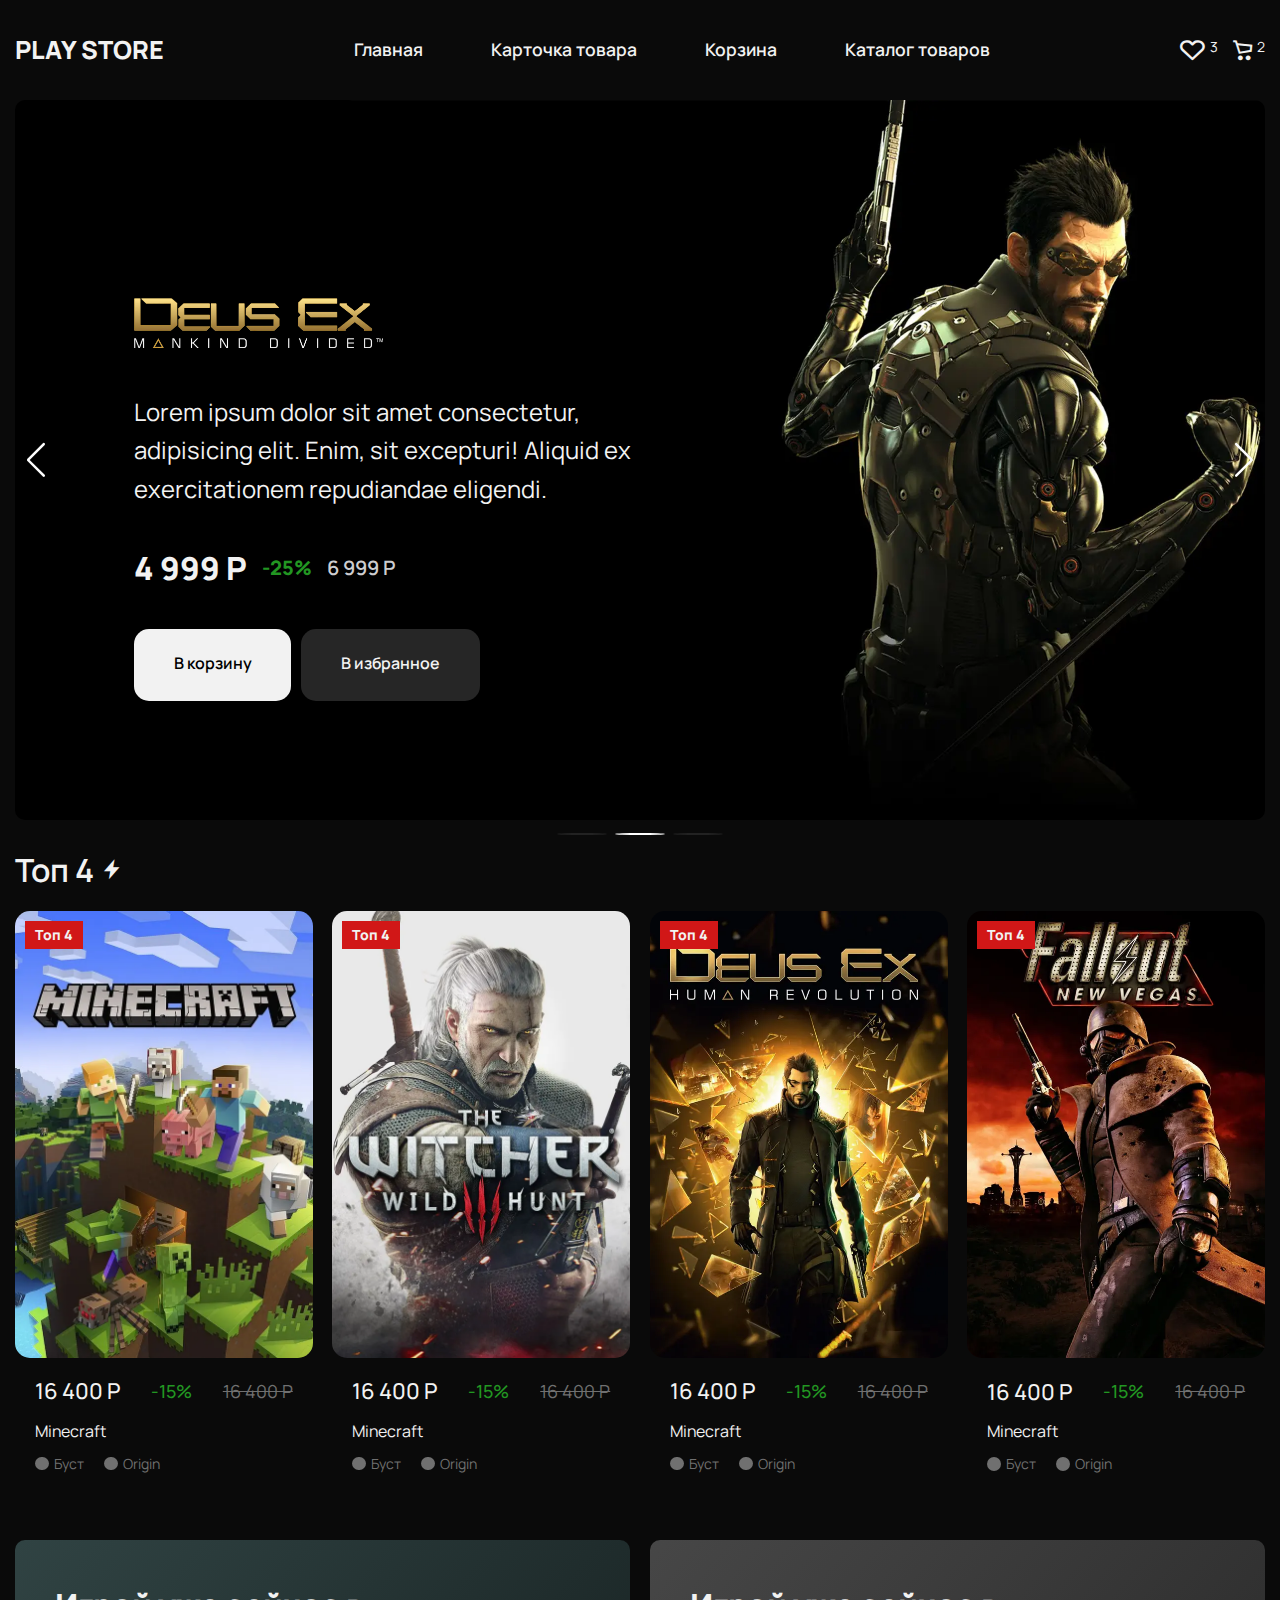
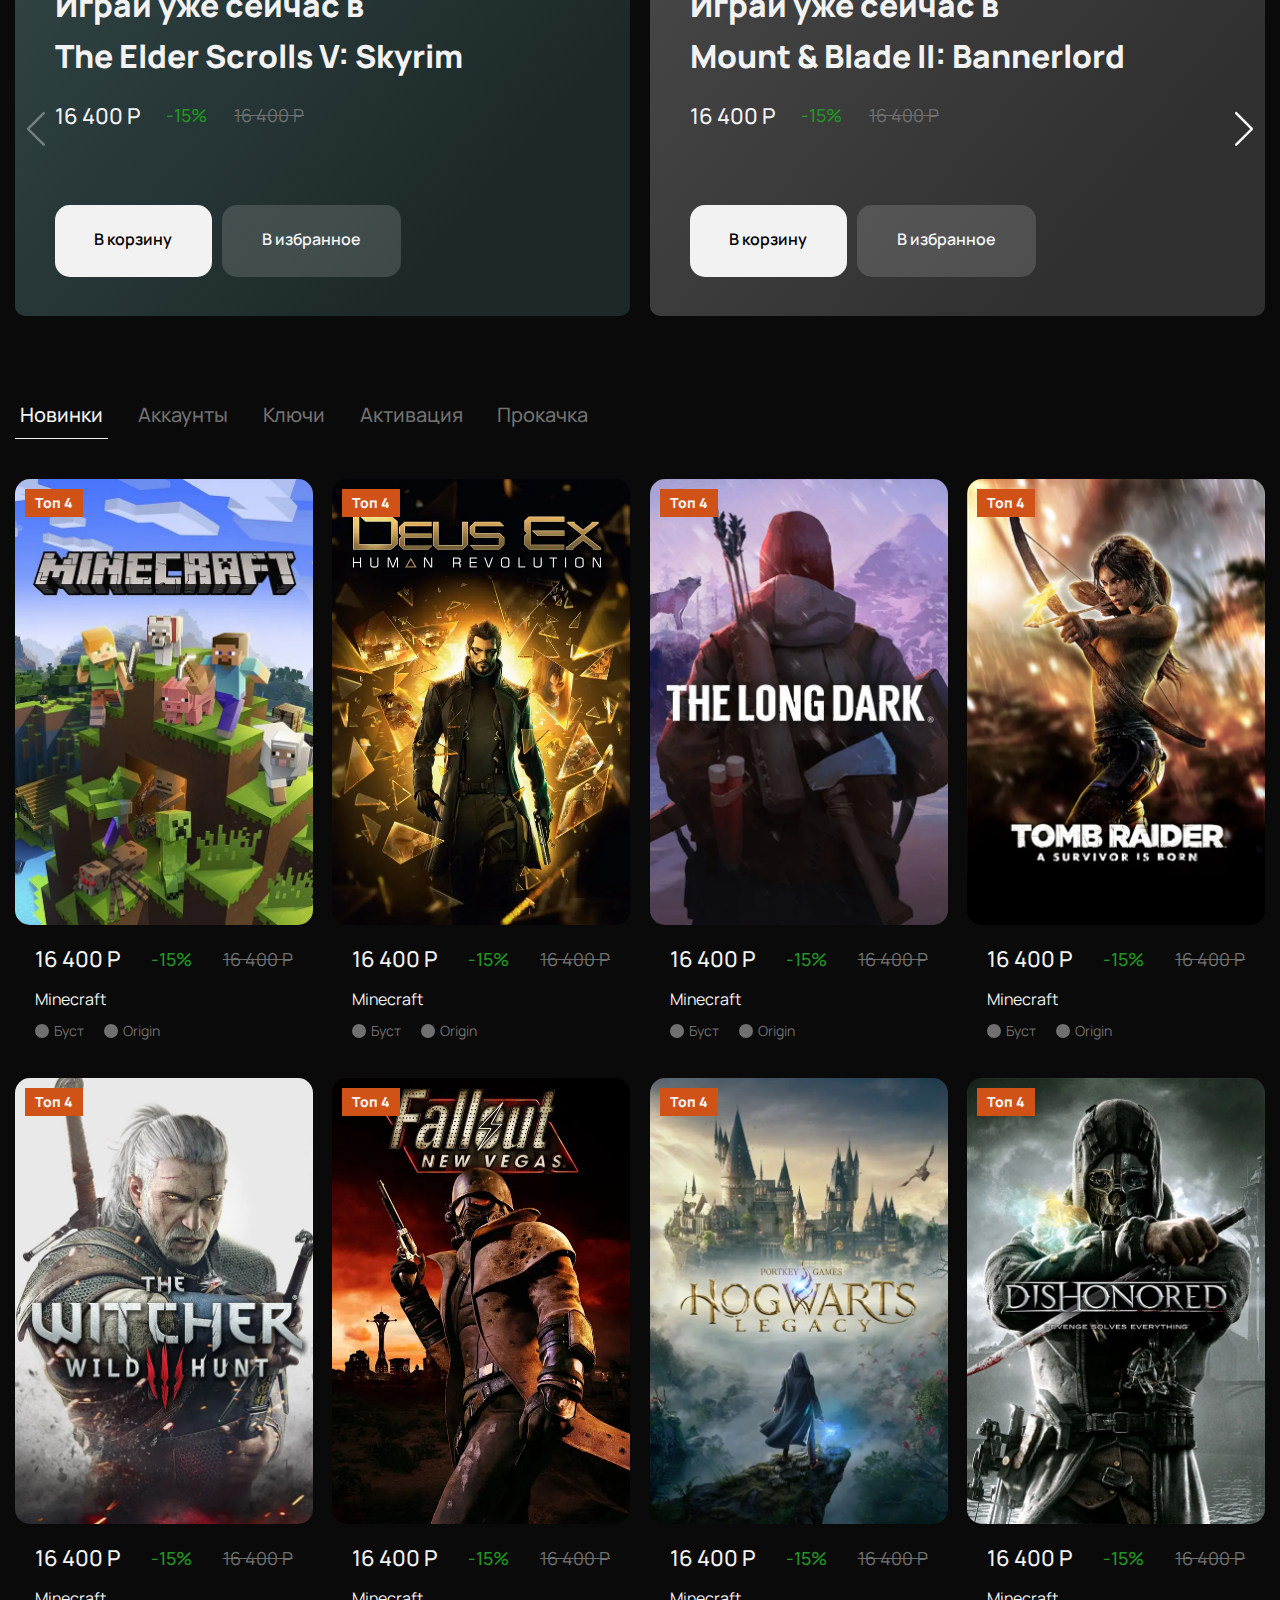
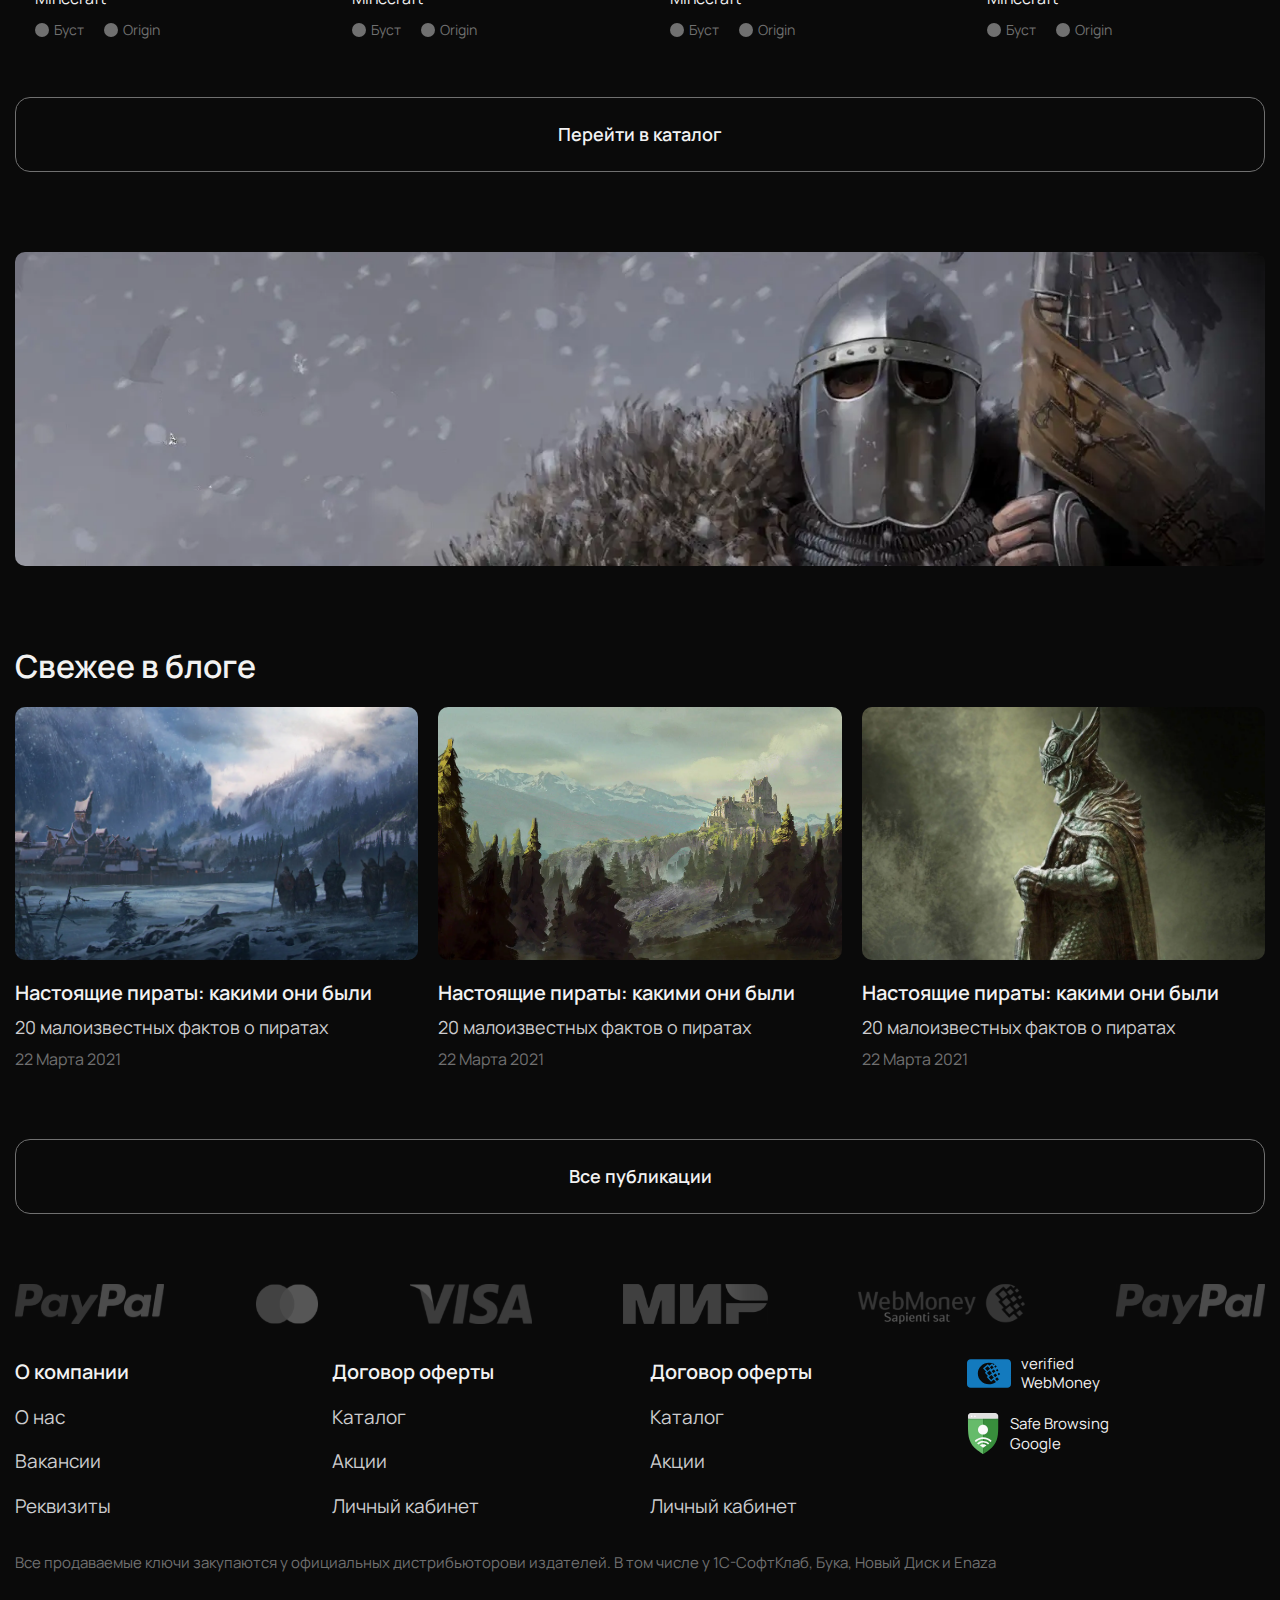
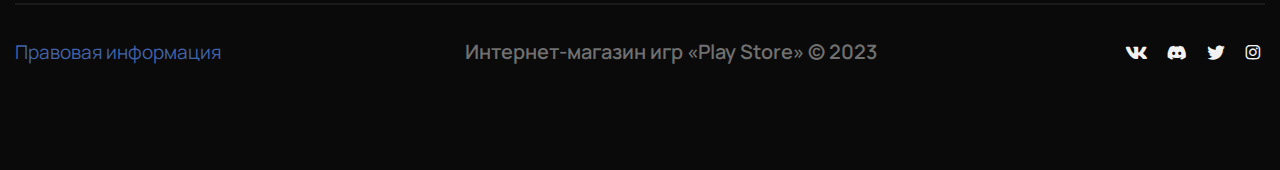
==== home.html @ 2468dcb7 "play-store" ====
<!DOCTYPE html>
<html lang="ru">

<head>
	<title>Главная</title>
	<meta charset="UTF-8">
	<meta name="format-detection" content="telephone=no">
	<!-- <style>body{opacity: 0;}</style> -->
	<link rel="stylesheet" href="css/style.min.css?_v=20231120174031">
	<link rel="shortcut icon" href="favicon.ico">
	<!-- <meta name="robots" content="noindex, nofollow"> -->
	<meta name="viewport" content="width=device-width, initial-scale=1.0">
</head>

<body>
	<div class="wrapper">
		<header class="header">
			<div class="header__wide">
				<div class="header__container">

					<div class="header__main">

						<button type="button" class="menu__icon icon-menu"><span></span></button>

						<a href="home.html" class="header__logo">play store</a>

						<div class="header__menu menu">

							<nav class="menu__body">

								<ul class="menu__list">
									<li class="menu__item"><a href="home.html" class="menu__link">Главная</a></li>
									<li class="menu__item"><a href="product.html" class="menu__link">Карточка товара</a></li>
									<li class="menu__item"><a href="payment.html" class="menu__link">Корзина</a></li>
									<li class="menu__item"><a href="catalog.html" class="menu__link">Каталог товаров</a></li>
								</ul>

							</nav>
						</div>

						<div class="header__buttons">
							<a href="" class="header__btn-like">
								<span class="header__icon _icon-heart"></span>
								<div class="header__quantity">3</div>
							</a>
							<a href="" class="header__btn-cart">
								<span class="header__icon _icon-cart"></span>
								<div class="header__quantity">2</div>
							</a>
						</div>

					</div>

				</div>
			</div>
		</header>
		<main class="mainpage">

			<section class="mainpage-poster">
				<div class="mainpage-poster__wide">
					<div class="mainpage-poster__container">

						<!-- Оболочка слайдера -->
						<div class="mainpage-poster__slider swiper">
							<!-- Двигающееся часть слайдера -->
							<div class="mainpage-poster__wrapper swiper-wrapper">
								<!-- Слайд -->
								<div class="mainpage-poster__slide mainpage-poster__slide_first swiper-slide">

									<div class="mainpage-poster__image-wrapper">
										<picture><source data-srcset="img/mainpage-poster/skyrim-logo.webp" srcset="[data-uri]" type="image/webp"><img src="[data-uri]"  class="mainpage-poster__image" data-src="img/mainpage-poster/skyrim-logo.png" alt="Картинка"></picture>
									</div>

									<div class="mainpage-poster__body">

										<div class="mainpage-poster__content">
											<p class="mainpage-poster__text">Lorem ipsum dolor sit amet consectetur, adipisicing
												elit. Enim, sit excepturi! Aliquid ex exercitationem repudiandae eligendi.</p>
										</div>

										<div class="mainpage-poster__price mainpage-total">
											<p class="mainpage-total__item-first">4 999 Р</p>
											<p class="mainpage-total__item-second">-25%</p>
											<p class="mainpage-total__item-third">6 999 Р</p>
										</div>

										<div class="mainpage-poster__buttons mainpage-buttons">
											<button class="mainpage-buttons__btn">В корзину</button>
											<button class="mainpage-buttons__btn mainpage-buttons__btn_color">В избранное</button>
										</div>

									</div>

								</div>

								<div class="mainpage-poster__slide mainpage-poster__slide_second swiper-slide">

									<div class="mainpage-poster__image-wrapper">
										<picture><source data-srcset="img/mainpage-poster/deus-ex-logo.webp" srcset="[data-uri]" type="image/webp"><img src="[data-uri]"  class="mainpage-poster__image" data-src="img/mainpage-poster/deus-ex-logo.png" alt="Картинка"></picture>
									</div>

									<div class="mainpage-poster__body">

										<div class="mainpage-poster__content">
											<p class="mainpage-poster__text">Lorem ipsum dolor sit amet consectetur, adipisicing
												elit. Enim, sit excepturi! Aliquid ex exercitationem repudiandae eligendi.</p>
										</div>

										<div class="mainpage-poster__price mainpage-total">
											<p class="mainpage-total__item-first">4 999 Р</p>
											<p class="mainpage-total__item-second">-25%</p>
											<p class="mainpage-total__item-third">6 999 Р</p>
										</div>

										<div class="mainpage-poster__buttons mainpage-buttons">
											<button class="mainpage-buttons__btn">В корзину</button>
											<button class="mainpage-buttons__btn mainpage-buttons__btn_color">В избранное</button>
										</div>

									</div>

								</div>

								<div class="mainpage-poster__slide mainpage-poster__slide_third swiper-slide">

									<div class="mainpage-poster__image-wrapper">
										<picture><source data-srcset="img/mainpage-poster/witcher-logo.webp" srcset="[data-uri]" type="image/webp"><img src="[data-uri]"  class="mainpage-poster__image" data-src="img/mainpage-poster/witcher-logo.png" alt="Картинка"></picture>
									</div>

									<div class="mainpage-poster__body">

										<div class="mainpage-poster__content">
											<p class="mainpage-poster__text">Lorem ipsum dolor sit amet consectetur, adipisicing
												elit. Enim, sit excepturi! Aliquid ex exercitationem repudiandae eligendi.</p>
										</div>

										<div class="mainpage-poster__price mainpage-total">
											<p class="mainpage-total__item-first">4 999 Р</p>
											<p class="mainpage-total__item-second">-25%</p>
											<p class="mainpage-total__item-third">6 999 Р</p>
										</div>

										<div class="mainpage-poster__buttons mainpage-buttons">
											<button class="mainpage-buttons__btn">В корзину</button>
											<button class="mainpage-buttons__btn mainpage-buttons__btn_color">В избранное</button>
										</div>

									</div>

								</div>

							</div>
							<!-- Если нужна пагинация -->
							<div class="swiper-pagination"></div>
							<!-- Если нужна навигация (влево/вправо) -->
							<button type="button" class="swiper-button-prev swiper-button-prev_poster"></button>
							<button type="button" class="swiper-button-next swiper-button-next_poster"></button>
						</div>

					</div>
				</div>
			</section>

			<section class="mainpage-gallery">
				<div class="mainpage-gallery__wide">
					<div class="mainpage-gallery__container">

						<h1 class="mainpage-gallery__title">
							<p class="mainpage-gallery__txt mainpage-title">Топ 4</p>
							<span class="mainpage-gallery__img _icon-zipper"></span>
						</h1>

						<div class="mainpage-gallery__body mainpage-products">

							<article class="mainpage-products__product mainpage-product">

								<div class="mainpage-product__body">

									<a href="" class="mainpage-product__image-wrapper">
										<div class="mainpage-product__image-ibg">
											<picture><source data-srcset="img/mainpage-store/covers/1.webp" srcset="[data-uri]" type="image/webp"><img src="[data-uri]"  data-src="img/mainpage-store/covers/1.jpg" alt="Картинка"></picture>
										</div>
									</a>

									<div class="mainpage-product__labels-first">
										<div class="mainpage-product__label mainpage-label">
											<p class="mainpage-label__txt">Toп 4</p>
										</div>
									</div>

									<button class="mainpage-product__btn-wrapper mainpage-btn">
										<span class="mainpage-btn__btn _icon-heart"></span>
									</button>

									<button class="mainpage-product__button">В корзину</button>

								</div>

								<div class="mainpage-product__main">

									<div class="mainpage-product__info mainpage-price">

										<div class="mainpage-price__price mainpage-value">
											<p class="mainpage-value__item-first">16 400 P</p>
											<p class="mainpage-value__item-second">-15%</p>
											<p class="mainpage-value__item-third">16 400 P</p>
										</div>

										<div class="mainpage-price__content">
											<p class="mainpage-price__text">Minecraft</p>
										</div>

										<div class="mainpage-price__notes">
											<p class="mainpage-price__txt mainpage-note">Буст</p>
											<p class="mainpage-price__txt mainpage-note">Origin</p>
										</div>

										<div class="mainpage-product__labels-second">
											<div class="mainpage-product__label mainpage-label">
												<p class="mainpage-label__txt">Toп 4</p>
											</div>
										</div>

									</div>

									<div class="mainpage-product__buttons">
										<button class="mainpage-product__btn-like _icon-heart"></button>
										<button class="mainpage-product__btn-cart _icon-cart"></button>
									</div>

								</div>

							</article>

							<article class="mainpage-products__product mainpage-product">

								<div class="mainpage-product__body">

									<a href="" class="mainpage-product__image-wrapper">
										<div class="mainpage-product__image-ibg">
											<picture><source data-srcset="img/mainpage-store/covers/2.webp" srcset="[data-uri]" type="image/webp"><img src="[data-uri]"  data-src="img/mainpage-store/covers/2.jpg" alt="Картинка"></picture>
										</div>
									</a>

									<div class="mainpage-product__labels-first">
										<div class="mainpage-product__label mainpage-label">
											<p class="mainpage-label__txt">Toп 4</p>
										</div>
									</div>

									<button class="mainpage-product__btn-wrapper mainpage-btn">
										<span class="mainpage-btn__btn _icon-heart"></span>
									</button>

									<button class="mainpage-product__button">В корзину</button>

								</div>

								<div class="mainpage-product__main">

									<div class="mainpage-product__info mainpage-price">

										<div class="mainpage-price__price mainpage-value">
											<p class="mainpage-value__item-first">16 400 P</p>
											<p class="mainpage-value__item-second">-15%</p>
											<p class="mainpage-value__item-third">16 400 P</p>
										</div>

										<div class="mainpage-price__content">
											<p class="mainpage-price__text">Minecraft</p>
										</div>

										<div class="mainpage-price__notes">
											<p class="mainpage-price__txt mainpage-note">Буст</p>
											<p class="mainpage-price__txt mainpage-note">Origin</p>
										</div>

										<div class="mainpage-product__labels-second">
											<div class="mainpage-product__label mainpage-label">
												<p class="mainpage-label__txt">Toп 4</p>
											</div>
										</div>

									</div>

									<div class="mainpage-product__buttons">
										<button class="mainpage-product__btn-like _icon-heart"></button>
										<button class="mainpage-product__btn-cart _icon-cart"></button>
									</div>

								</div>

							</article>

							<article class="mainpage-products__product mainpage-product">

								<div class="mainpage-product__body">

									<a href="" class="mainpage-product__image-wrapper">
										<div class="mainpage-product__image-ibg">
											<picture><source data-srcset="img/mainpage-store/covers/3.webp" srcset="[data-uri]" type="image/webp"><img src="[data-uri]"  data-src="img/mainpage-store/covers/3.jpg" alt="Картинка"></picture>
										</div>
									</a>

									<div class="mainpage-product__labels-first">
										<div class="mainpage-product__label mainpage-label">
											<p class="mainpage-label__txt">Toп 4</p>
										</div>
									</div>

									<button class="mainpage-product__btn-wrapper mainpage-btn">
										<span class="mainpage-btn__btn _icon-heart"></span>
									</button>

									<button class="mainpage-product__button">В корзину</button>

								</div>

								<div class="mainpage-product__main">

									<div class="mainpage-product__info mainpage-price">

										<div class="mainpage-price__price mainpage-value">
											<p class="mainpage-value__item-first">16 400 P</p>
											<p class="mainpage-value__item-second">-15%</p>
											<p class="mainpage-value__item-third">16 400 P</p>
										</div>

										<div class="mainpage-price__content">
											<p class="mainpage-price__text">Minecraft</p>
										</div>

										<div class="mainpage-price__notes">
											<p class="mainpage-price__txt mainpage-note">Буст</p>
											<p class="mainpage-price__txt mainpage-note">Origin</p>
										</div>

										<div class="mainpage-product__labels-second">
											<div class="mainpage-product__label mainpage-label">
												<p class="mainpage-label__txt">Toп 4</p>
											</div>
										</div>

									</div>

									<div class="mainpage-product__buttons">
										<button class="mainpage-product__btn-like _icon-heart"></button>
										<button class="mainpage-product__btn-cart _icon-cart"></button>
									</div>

								</div>

							</article>

							<article class="mainpage-products__product mainpage-product">

								<div class="mainpage-product__body">

									<a href="" class="mainpage-product__image-wrapper">
										<div class="mainpage-product__image-ibg">
											<picture><source data-srcset="img/mainpage-store/covers/4.webp" srcset="[data-uri]" type="image/webp"><img src="[data-uri]"  data-src="img/mainpage-store/covers/4.jpg" alt="Картинка"></picture>
										</div>
									</a>

									<div class="mainpage-product__labels-first">
										<div class="mainpage-product__label mainpage-label">
											<p class="mainpage-label__txt">Toп 4</p>
										</div>
									</div>

									<button class="mainpage-product__btn-wrapper mainpage-btn">
										<span class="mainpage-btn__btn _icon-heart"></span>
									</button>

									<button class="mainpage-product__button">В корзину</button>

								</div>

								<div class="mainpage-product__main">

									<div class="mainpage-product__info mainpage-price">

										<div class="mainpage-price__price mainpage-value">
											<p class="mainpage-value__item-first">16 400 P</p>
											<p class="mainpage-value__item-second">-15%</p>
											<p class="mainpage-value__item-third">16 400 P</p>
										</div>

										<div class="mainpage-price__content">
											<p class="mainpage-price__text">Minecraft</p>
										</div>

										<div class="mainpage-price__notes">
											<p class="mainpage-price__txt mainpage-note">Буст</p>
											<p class="mainpage-price__txt mainpage-note">Origin</p>
										</div>

										<div class="mainpage-product__labels-second">
											<div class="mainpage-product__label mainpage-label">
												<p class="mainpage-label__txt">Toп 4</p>
											</div>
										</div>

									</div>

									<div class="mainpage-product__buttons">
										<button class="mainpage-product__btn-like _icon-heart"></button>
										<button class="mainpage-product__btn-cart _icon-cart"></button>
									</div>

								</div>

							</article>

						</div>

					</div>
				</div>
			</section>

			<section class="mainpage-games">
				<div class="mainpage-games__wide">
					<div class="mainpage-games__container">

						<!-- Оболочка слайдера -->
						<div class="mainpage-games__slider swiper">
							<!-- Двигающееся часть слайдера -->
							<div class="mainpage-games__wrapper swiper-wrapper">
								<!-- Слайд -->
								<div class="mainpage-games__slide swiper-slide">

									<div class="mainpage-games__body">

										<div class="mainpage-games__title">
											<p class="mainpage-games__text">Играй уже сейчас в</p>
											<p class="mainpage-games__text">The Elder Scrolls V: Skyrim</p>
										</div>

										<div class="mainpage-games__price mainpage-value">
											<p class="mainpage-value__item-first">16 400 P</p>
											<p class="mainpage-value__item-second">-15%</p>
											<p class="mainpage-value__item-third">16 400 P</p>
										</div>

										<div class="mainpage-games__buttons mainpage-buttons">
											<button class="mainpage-buttons__btn">В корзину</button>
											<button class="mainpage-buttons__btn mainpage-buttons__btn_color">В
												избранное</button>
										</div>

									</div>

								</div>

								<div class="mainpage-games__slide swiper-slide">

									<div class="mainpage-games__body mainpage-games__body_color">

										<div class="mainpage-games__title">
											<p class="mainpage-games__text">Играй уже сейчас в</p>
											<p class="mainpage-games__text">Mount & Blade II: Bannerlord</p>
										</div>

										<div class="mainpage-games__price mainpage-value">
											<p class="mainpage-value__item-first">16 400 P</p>
											<p class="mainpage-value__item-second">-15%</p>
											<p class="mainpage-value__item-third">16 400 P</p>
										</div>

										<div class="mainpage-games__buttons mainpage-buttons">
											<button class="mainpage-buttons__btn">В корзину</button>
											<button class="mainpage-buttons__btn mainpage-buttons__btn_color">В
												избранное</button>
										</div>

									</div>

								</div>

								<div class="mainpage-games__slide swiper-slide">

									<div class="mainpage-games__body">

										<div class="mainpage-games__title">
											<p class="mainpage-games__text">Играй уже сейчас в</p>
											<p class="mainpage-games__text">The Elder Scrolls V: Skyrim</p>
										</div>

										<div class="mainpage-games__price mainpage-value">
											<p class="mainpage-value__item-first">16 400 P</p>
											<p class="mainpage-value__item-second">-15%</p>
											<p class="mainpage-value__item-third">16 400 P</p>
										</div>

										<div class="mainpage-games__buttons mainpage-buttons">
											<button class="mainpage-buttons__btn">В корзину</button>
											<button class="mainpage-buttons__btn mainpage-buttons__btn_color">В
												избранное</button>
										</div>

									</div>

								</div>

								<div class="mainpage-games__slide swiper-slide">

									<div class="mainpage-games__body mainpage-games__body_color">

										<div class="mainpage-games__title">
											<p class="mainpage-games__text">Играй уже сейчас в</p>
											<p class="mainpage-games__text">Mount & Blade II: Bannerlord</p>
										</div>

										<div class="mainpage-games__price mainpage-value">
											<p class="mainpage-value__item-first">16 400 P</p>
											<p class="mainpage-value__item-second">-15%</p>
											<p class="mainpage-value__item-third">16 400 P</p>
										</div>

										<div class="mainpage-games__buttons mainpage-buttons">
											<button class="mainpage-buttons__btn">В корзину</button>
											<button class="mainpage-buttons__btn mainpage-buttons__btn_color">В
												избранное</button>
										</div>

									</div>

								</div>

							</div>

							<!-- Если нужна навигация (влево/вправо) -->
							<button type="button" class="swiper-button-prev swiper-button-prev_games"></button>
							<button type="button" class="swiper-button-next swiper-button-prev_games"></button>

						</div>

					</div>
				</div>
			</section>

			<section class="mainpage-store">
				<div class="mainpage-store__wide">

					<div class="mainpage-store__container">

						<div data-tabs="767.98" data-tabs-animate class="mainpage-store__tabs mainpage-tabs">
							<nav data-tabs-titles class="mainpage-tabs__navigation">
								<button type="button" class="mainpage-tabs__title _tab-active">Новинки</button>
								<button type="button" class="mainpage-tabs__title">Аккаунты</button>
								<button type="button" class="mainpage-tabs__title">Ключи</button>
								<button type="button" class="mainpage-tabs__title">Активация</button>
								<button type="button" class="mainpage-tabs__title">Прокачка</button>
							</nav>

							<div data-tabs-body class="mainpage-tabs__contents">

								<div class="mainpage-tabs__section">

									<div class="mainpage-tabs__main mainpage-products">

										<article class="mainpage-products__product mainpage-product">

											<div class="mainpage-product__body">

												<a href="" class="mainpage-product__image-wrapper">
													<div class="mainpage-product__image-ibg">
														<picture><source data-srcset="img/mainpage-store/covers/1.webp" srcset="[data-uri]" type="image/webp"><img src="[data-uri]"  data-src="img/mainpage-store/covers/1.jpg" alt="Картинка"></picture>
													</div>
												</a>

												<div class="mainpage-product__labels-first">
													<div class="mainpage-product__label mainpage-label mainpage-label_color">
														<p class="mainpage-label__txt">Toп 4</p>
													</div>
												</div>

												<button class="mainpage-product__btn-wrapper mainpage-btn">
													<span class="mainpage-btn__btn _icon-heart"></span>
												</button>

												<button class="mainpage-product__button">В корзину</button>

											</div>

											<div class="mainpage-product__main">

												<div class="mainpage-product__info mainpage-price">

													<div class="mainpage-price__price mainpage-value">
														<p class="mainpage-value__item-first">16 400 P</p>
														<p class="mainpage-value__item-second">-15%</p>
														<p class="mainpage-value__item-third">16 400 P</p>
													</div>

													<div class="mainpage-price__content">
														<p class="mainpage-price__text">Minecraft</p>
													</div>

													<div class="mainpage-price__notes">
														<p class="mainpage-price__txt mainpage-note">Буст</p>
														<p class="mainpage-price__txt mainpage-note">Origin</p>
													</div>

													<div class="mainpage-product__labels-second">
														<div class="mainpage-product__label mainpage-label mainpage-label_color">
															<p class="mainpage-label__txt">Toп 4</p>
														</div>
													</div>

												</div>

												<div class="mainpage-product__buttons">
													<button class="mainpage-product__btn-like _icon-heart"></button>
													<button class="mainpage-product__btn-cart _icon-cart"></button>
												</div>

											</div>

										</article>

										<article class="mainpage-products__product mainpage-product">

											<div class="mainpage-product__body">

												<a href="" class="mainpage-product__image-wrapper">
													<div class="mainpage-product__image-ibg">
														<picture><source data-srcset="img/mainpage-store/covers/3.webp" srcset="[data-uri]" type="image/webp"><img src="[data-uri]"  data-src="img/mainpage-store/covers/3.jpg" alt="Картинка"></picture>
													</div>
												</a>

												<div class="mainpage-product__labels-first">
													<div class="mainpage-product__label mainpage-label mainpage-label_color">
														<p class="mainpage-label__txt">Toп 4</p>
													</div>
												</div>

												<button class="mainpage-product__btn-wrapper mainpage-btn">
													<span class="mainpage-btn__btn _icon-heart"></span>
												</button>

												<button class="mainpage-product__button">В корзину</button>

											</div>

											<div class="mainpage-product__main">

												<div class="mainpage-product__info mainpage-price">

													<div class="mainpage-price__price mainpage-value">
														<p class="mainpage-value__item-first">16 400 P</p>
														<p class="mainpage-value__item-second">-15%</p>
														<p class="mainpage-value__item-third">16 400 P</p>
													</div>

													<div class="mainpage-price__content">
														<p class="mainpage-price__text">Minecraft</p>
													</div>

													<div class="mainpage-price__notes">
														<p class="mainpage-price__txt mainpage-note">Буст</p>
														<p class="mainpage-price__txt mainpage-note">Origin</p>
													</div>

													<div class="mainpage-product__labels-second">
														<div class="mainpage-product__label mainpage-label mainpage-label_color">
															<p class="mainpage-label__txt">Toп 4</p>
														</div>
													</div>

												</div>

												<div class="mainpage-product__buttons">
													<button class="mainpage-product__btn-like _icon-heart"></button>
													<button class="mainpage-product__btn-cart _icon-cart"></button>
												</div>

											</div>

										</article>

										<article class="mainpage-products__product mainpage-product">

											<div class="mainpage-product__body">

												<a href="" class="mainpage-product__image-wrapper">
													<div class="mainpage-product__image-ibg">
														<picture><source data-srcset="img/mainpage-store/covers/5.webp" srcset="[data-uri]" type="image/webp"><img src="[data-uri]"  data-src="img/mainpage-store/covers/5.jpg" alt="Картинка"></picture>
													</div>
												</a>

												<div class="mainpage-product__labels-first">
													<div class="mainpage-product__label mainpage-label mainpage-label_color">
														<p class="mainpage-label__txt">Toп 4</p>
													</div>
												</div>

												<button class="mainpage-product__btn-wrapper mainpage-btn">
													<span class="mainpage-btn__btn _icon-heart"></span>
												</button>

												<button class="mainpage-product__button">В корзину</button>

											</div>

											<div class="mainpage-product__main">

												<div class="mainpage-product__info mainpage-price">

													<div class="mainpage-price__price mainpage-value">
														<p class="mainpage-value__item-first">16 400 P</p>
														<p class="mainpage-value__item-second">-15%</p>
														<p class="mainpage-value__item-third">16 400 P</p>
													</div>

													<div class="mainpage-price__content">
														<p class="mainpage-price__text">Minecraft</p>
													</div>

													<div class="mainpage-price__notes">
														<p class="mainpage-price__txt mainpage-note">Буст</p>
														<p class="mainpage-price__txt mainpage-note">Origin</p>
													</div>

													<div class="mainpage-product__labels-second">
														<div class="mainpage-product__label mainpage-label mainpage-label_color">
															<p class="mainpage-label__txt">Toп 4</p>
														</div>
													</div>

												</div>

												<div class="mainpage-product__buttons">
													<button class="mainpage-product__btn-like _icon-heart"></button>
													<button class="mainpage-product__btn-cart _icon-cart"></button>
												</div>

											</div>

										</article>

										<article class="mainpage-products__product mainpage-product">

											<div class="mainpage-product__body">

												<a href="" class="mainpage-product__image-wrapper">
													<div class="mainpage-product__image-ibg">
														<picture><source data-srcset="img/mainpage-store/covers/7.webp" srcset="[data-uri]" type="image/webp"><img src="[data-uri]"  data-src="img/mainpage-store/covers/7.jpg" alt="Картинка"></picture>
													</div>
												</a>

												<div class="mainpage-product__labels-first">
													<div class="mainpage-product__label mainpage-label mainpage-label_color">
														<p class="mainpage-label__txt">Toп 4</p>
													</div>
												</div>

												<button class="mainpage-product__btn-wrapper mainpage-btn">
													<span class="mainpage-btn__btn _icon-heart"></span>
												</button>

												<button class="mainpage-product__button">В корзину</button>

											</div>

											<div class="mainpage-product__main">

												<div class="mainpage-product__info mainpage-price">

													<div class="mainpage-price__price mainpage-value">
														<p class="mainpage-value__item-first">16 400 P</p>
														<p class="mainpage-value__item-second">-15%</p>
														<p class="mainpage-value__item-third">16 400 P</p>
													</div>

													<div class="mainpage-price__content">
														<p class="mainpage-price__text">Minecraft</p>
													</div>

													<div class="mainpage-price__notes">
														<p class="mainpage-price__txt mainpage-note">Буст</p>
														<p class="mainpage-price__txt mainpage-note">Origin</p>
													</div>

													<div class="mainpage-product__labels-second">
														<div class="mainpage-product__label mainpage-label mainpage-label_color">
															<p class="mainpage-label__txt">Toп 4</p>
														</div>
													</div>

												</div>

												<div class="mainpage-product__buttons">
													<button class="mainpage-product__btn-like _icon-heart"></button>
													<button class="mainpage-product__btn-cart _icon-cart"></button>
												</div>

											</div>

										</article>

										<article class="mainpage-products__product mainpage-product">

											<div class="mainpage-product__body">

												<a href="" class="mainpage-product__image-wrapper">
													<div class="mainpage-product__image-ibg">
														<picture><source data-srcset="img/mainpage-store/covers/2.webp" srcset="[data-uri]" type="image/webp"><img src="[data-uri]"  data-src="img/mainpage-store/covers/2.jpg" alt="Картинка"></picture>
													</div>
												</a>

												<div class="mainpage-product__labels-first">
													<div class="mainpage-product__label mainpage-label mainpage-label_color">
														<p class="mainpage-label__txt">Toп 4</p>
													</div>
												</div>

												<button class="mainpage-product__btn-wrapper mainpage-btn">
													<span class="mainpage-btn__btn _icon-heart"></span>
												</button>

												<button class="mainpage-product__button">В корзину</button>

											</div>

											<div class="mainpage-product__main">

												<div class="mainpage-product__info mainpage-price">

													<div class="mainpage-price__price mainpage-value">
														<p class="mainpage-value__item-first">16 400 P</p>
														<p class="mainpage-value__item-second">-15%</p>
														<p class="mainpage-value__item-third">16 400 P</p>
													</div>

													<div class="mainpage-price__content">
														<p class="mainpage-price__text">Minecraft</p>
													</div>

													<div class="mainpage-price__notes">
														<p class="mainpage-price__txt mainpage-note">Буст</p>
														<p class="mainpage-price__txt mainpage-note">Origin</p>
													</div>

													<div class="mainpage-product__labels-second">
														<div class="mainpage-product__label mainpage-label mainpage-label_color">
															<p class="mainpage-label__txt">Toп 4</p>
														</div>
													</div>

												</div>

												<div class="mainpage-product__buttons">
													<button class="mainpage-product__btn-like _icon-heart"></button>
													<button class="mainpage-product__btn-cart _icon-cart"></button>
												</div>

											</div>

										</article>

										<article class="mainpage-products__product mainpage-product">

											<div class="mainpage-product__body">

												<a href="" class="mainpage-product__image-wrapper">
													<div class="mainpage-product__image-ibg">
														<picture><source data-srcset="img/mainpage-store/covers/4.webp" srcset="[data-uri]" type="image/webp"><img src="[data-uri]"  data-src="img/mainpage-store/covers/4.jpg" alt="Картинка"></picture>
													</div>
												</a>

												<div class="mainpage-product__labels-first">
													<div class="mainpage-product__label mainpage-label mainpage-label_color">
														<p class="mainpage-label__txt">Toп 4</p>
													</div>
												</div>

												<button class="mainpage-product__btn-wrapper mainpage-btn">
													<span class="mainpage-btn__btn _icon-heart"></span>
												</button>

												<button class="mainpage-product__button">В корзину</button>

											</div>

											<div class="mainpage-product__main">

												<div class="mainpage-product__info mainpage-price">

													<div class="mainpage-price__price mainpage-value">
														<p class="mainpage-value__item-first">16 400 P</p>
														<p class="mainpage-value__item-second">-15%</p>
														<p class="mainpage-value__item-third">16 400 P</p>
													</div>

													<div class="mainpage-price__content">
														<p class="mainpage-price__text">Minecraft</p>
													</div>

													<div class="mainpage-price__notes">
														<p class="mainpage-price__txt mainpage-note">Буст</p>
														<p class="mainpage-price__txt mainpage-note">Origin</p>
													</div>

													<div class="mainpage-product__labels-second">
														<div class="mainpage-product__label mainpage-label mainpage-label_color">
															<p class="mainpage-label__txt">Toп 4</p>
														</div>
													</div>

												</div>

												<div class="mainpage-product__buttons">
													<button class="mainpage-product__btn-like _icon-heart"></button>
													<button class="mainpage-product__btn-cart _icon-cart"></button>
												</div>

											</div>

										</article>

										<article class="mainpage-products__product mainpage-product">

											<div class="mainpage-product__body">

												<a href="" class="mainpage-product__image-wrapper">
													<div class="mainpage-product__image-ibg">
														<picture><source data-srcset="img/mainpage-store/covers/6.webp" srcset="[data-uri]" type="image/webp"><img src="[data-uri]"  data-src="img/mainpage-store/covers/6.jpg" alt="Картинка"></picture>
													</div>
												</a>

												<div class="mainpage-product__labels-first">
													<div class="mainpage-product__label mainpage-label mainpage-label_color">
														<p class="mainpage-label__txt">Toп 4</p>
													</div>
												</div>

												<button class="mainpage-product__btn-wrapper mainpage-btn">
													<span class="mainpage-btn__btn _icon-heart"></span>
												</button>

												<button class="mainpage-product__button">В корзину</button>

											</div>

											<div class="mainpage-product__main">

												<div class="mainpage-product__info mainpage-price">

													<div class="mainpage-price__price mainpage-value">
														<p class="mainpage-value__item-first">16 400 P</p>
														<p class="mainpage-value__item-second">-15%</p>
														<p class="mainpage-value__item-third">16 400 P</p>
													</div>

													<div class="mainpage-price__content">
														<p class="mainpage-price__text">Minecraft</p>
													</div>

													<div class="mainpage-price__notes">
														<p class="mainpage-price__txt mainpage-note">Буст</p>
														<p class="mainpage-price__txt mainpage-note">Origin</p>
													</div>

													<div class="mainpage-product__labels-second">
														<div class="mainpage-product__label mainpage-label mainpage-label_color">
															<p class="mainpage-label__txt">Toп 4</p>
														</div>
													</div>

												</div>

												<div class="mainpage-product__buttons">
													<button class="mainpage-product__btn-like _icon-heart"></button>
													<button class="mainpage-product__btn-cart _icon-cart"></button>
												</div>

											</div>

										</article>

										<article class="mainpage-products__product mainpage-product">

											<div class="mainpage-product__body">

												<a href="" class="mainpage-product__image-wrapper">
													<div class="mainpage-product__image-ibg">
														<picture><source data-srcset="img/mainpage-store/covers/8.webp" srcset="[data-uri]" type="image/webp"><img src="[data-uri]"  data-src="img/mainpage-store/covers/8.jpg" alt="Картинка"></picture>
													</div>
												</a>

												<div class="mainpage-product__labels-first">
													<div class="mainpage-product__label mainpage-label mainpage-label_color">
														<p class="mainpage-label__txt">Toп 4</p>
													</div>
												</div>

												<button class="mainpage-product__btn-wrapper mainpage-btn">
													<span class="mainpage-btn__btn _icon-heart"></span>
												</button>

												<button class="mainpage-product__button">В корзину</button>

											</div>

											<div class="mainpage-product__main">

												<div class="mainpage-product__info mainpage-price">

													<div class="mainpage-price__price mainpage-value">
														<p class="mainpage-value__item-first">16 400 P</p>
														<p class="mainpage-value__item-second">-15%</p>
														<p class="mainpage-value__item-third">16 400 P</p>
													</div>

													<div class="mainpage-price__content">
														<p class="mainpage-price__text">Minecraft</p>
													</div>

													<div class="mainpage-price__notes">
														<p class="mainpage-price__txt mainpage-note">Буст</p>
														<p class="mainpage-price__txt mainpage-note">Origin</p>
													</div>

													<div class="mainpage-product__labels-second">
														<div class="mainpage-product__label mainpage-label mainpage-label_color">
															<p class="mainpage-label__txt">Toп 4</p>
														</div>
													</div>

												</div>

												<div class="mainpage-product__buttons">
													<button class="mainpage-product__btn-like _icon-heart"></button>
													<button class="mainpage-product__btn-cart _icon-cart"></button>
												</div>

											</div>

										</article>

									</div>

								</div>

								<div class="mainpage-tabs__section">
									Содержимое второго таба
								</div>
								<div class="mainpage-tabs__section">
									Содержимое третьего таба
								</div>
								<div class="mainpage-tabs__section">
									Содержимое четвертого таба
								</div>
								<div class="mainpage-tabs__section">
									Содержимое пятого таба
								</div>
							</div>
						</div>

						<a href="" class="mainpage-store__link mainpage-link">Перейти в каталог</a>

						<div class="mainpage-store__img-wrapper">
							<div class="mainpage-store__img-ibg">
								<picture><source data-srcset="img/mainpage-store/border.webp" srcset="[data-uri]" type="image/webp"><img src="[data-uri]"  data-src="img/mainpage-store/border.jpg" alt="Картинка"></picture>
							</div>
						</div>

					</div>
				</div>
			</section>

			<section class="mainpage-blog">
				<div class="mainpage-blog__wide">
					<div class="mainpage-blog__container">

						<h1 class="mainpage-blog__title mainpage-title">Свежее в блоге</h1>

						<div class="mainpage-blog__body">

							<a href="" class="mainpage-blog__main">

								<div class="mainpage-blog__image-wrapper">
									<div class="mainpage-blog__image-ibg">
										<picture><source data-srcset="img/mainpage-blog/village.webp" srcset="[data-uri]" type="image/webp"><img src="[data-uri]"  data-src="img/mainpage-blog/village.jpg" alt="Картинка"></picture>
									</div>
								</div>

								<div class="mainpage-blog__content">
									<p class="mainpage-blog__text">Настоящие пираты: какими они были</p>
									<p class="mainpage-blog__txt">20 малоизвестных фактов о пиратах</p>
									<p class="mainpage-blog__note">22 Марта 2021</p>
								</div>

							</a>

							<a href="" class="mainpage-blog__main">

								<div class="mainpage-blog__image-wrapper">
									<div class="mainpage-blog__image-ibg">
										<picture><source data-srcset="img/mainpage-blog/castle.webp" srcset="[data-uri]" type="image/webp"><img src="[data-uri]"  data-src="img/mainpage-blog/castle.jpg" alt="Картинка"></picture>
									</div>
								</div>

								<div class="mainpage-blog__content">
									<p class="mainpage-blog__text">Настоящие пираты: какими они были</p>
									<p class="mainpage-blog__txt">20 малоизвестных фактов о пиратах</p>
									<p class="mainpage-blog__note">22 Марта 2021</p>
								</div>

							</a>

							<a href="" class="mainpage-blog__main">

								<div class="mainpage-blog__image-wrapper">
									<div class="mainpage-blog__image-ibg">
										<picture><source data-srcset="img/mainpage-blog/statue.webp" srcset="[data-uri]" type="image/webp"><img src="[data-uri]"  data-src="img/mainpage-blog/statue.jpg" alt="Картинка"></picture>
									</div>
								</div>

								<div class="mainpage-blog__content">
									<p class="mainpage-blog__text">Настоящие пираты: какими они были</p>
									<p class="mainpage-blog__txt">20 малоизвестных фактов о пиратах</p>
									<p class="mainpage-blog__note">22 Марта 2021</p>
								</div>

							</a>

						</div>

						<a href="" class="mainpage-blog__link mainpage-link">Все публикации</a>

					</div>
				</div>
			</section>

		</main>
		<footer class="footer">
			<div class="footer__wide">
				<div class="footer__container">

					<div class="footer__logos">
						<img class="footer__logo footer__logo_first" src="img/footer/1.svg" alt="Картинка">
						<img class="footer__logo footer__logo_second" src="img/footer/2.svg" alt="Картинка">
						<img class="footer__logo footer__logo_third" src="img/footer/3.svg" alt="Картинка">
						<img class="footer__logo footer__logo_fourth" src="img/footer/4.svg" alt="Картинка">
						<img class="footer__logo footer__logo_fifth" src="img/footer/5.svg" alt="Картинка">
						<img class="footer__logo footer__logo_first" src="img/footer/1.svg" alt="Картинка">
					</div>

					<div class="footer__body">

						<div class="footer__column">
							<a href="" class="footer__text">О компании</a>
							<a href="" class="footer__txt">О нас</a>
							<a href="" class="footer__txt">Вакансии</a>
							<a href="" class="footer__txt">Реквизиты</a>
						</div>

						<div class="footer__column">
							<a href="" class="footer__text">Договор оферты</a>
							<a href="" class="footer__txt">Каталог</a>
							<a href="" class="footer__txt">Акции</a>
							<a href="" class="footer__txt">Личный кабинет</a>
						</div>

						<div class="footer__column">
							<a href="" class="footer__text">Договор оферты</a>
							<a href="" class="footer__txt">Каталог</a>
							<a href="" class="footer__txt">Акции</a>
							<a href="" class="footer__txt">Личный кабинет</a>
						</div>

						<div class="footer__row">

							<div class="footer__box">

								<div class="footer__image-wrapper">
									<img class="footer__img" src="img/footer/6.svg" alt="Картинка">
								</div>

								<div class="footer__bloc">
									<p class="footer__note footer__note_color">verified</p>
									<p class="footer__note footer__note_color">WebMoney</p>
								</div>
							</div>

							<div class="footer__box">

								<div class="footer__image-wrapper">
									<img class="footer__image" src="img/footer/7.svg" alt="Картинка">
								</div>

								<div class="footer__bloc">
									<p class="footer__note footer__note_color">Safe Browsing</p>
									<p class="footer__note footer__note_color">Google</p>
								</div>
							</div>

						</div>

					</div>

					<div class="footer__note">Все продаваемые ключи закупаются у официальных дистрибьюторови издателей. В том числе
						у 1С-СофтКлаб, Бука, Новый Диск и Enaza</div>

					<div class="footer__line mainpage-line"></div>

					<div class="footer__main">
						<a href="" class="footer__txt footer__txt_color">Правовая информация</a>
						<p class="footer__text footer__text_color">Интернет-магазин игр «Play Store» © 2023</p>

						<div class="footer__icons">
							<a href="" class="footer__icon _icon-vk"></a>
							<a href="" class="footer__icon _icon-discord"></a>
							<a href="" class="footer__icon _icon-twitter"></a>
							<a href="" class="footer__icon _icon-instagram"></a>
						</div>

					</div>

				</div>
			</div>
		</footer>
	</div>

	<script src="js/app.min.js?_v=20231120174031"></script>
</body>

</html>
---- css/style.min.css ----
@charset "UTF-8";@import url(https://fonts.googleapis.com/css?family=Manrope:300,regular,500,600,700,800&display=swap);@import url(https://fonts.googleapis.com/css?family=Roboto:regular,500,700&display=swap);@import url(https://fonts.googleapis.com/css?family=Montserrat:regular,500,700&display=swap);@import url(https://fonts.googleapis.com/css?family=Inter:regular,600&display=swap);@font-face{font-family:icons;font-display:swap;src:url(../fonts/icons.woff2) format("woff2"),url(../fonts/icons.woff) format("woff");font-weight:400;font-style:normal}._spoller-init .spollers__title::before,.mainpage-tabs__title::before,.select__value:after,[class*=_icon-]:before{font-family:icons;font-style:normal;font-weight:400;font-variant:normal;text-transform:none;line-height:1;-webkit-font-smoothing:antialiased;-moz-osx-font-smoothing:grayscale}[class*=_icon-]:before{display:block}._icon-filter:before{content:"\e900"}._icon-select:before{content:"\e90e"}._icon-loupe:before{content:"\e901"}._icon-discord:before{content:"\e903"}._icon-twitter:before{content:"\e904"}._icon-instagram:before{content:"\e905"}._icon-heart:before{content:"\e906"}._icon-cart:before{content:"\e907"}._icon-zipper:before{content:"\e908"}._icon-vk:before{content:"\e909"}*{padding:0;margin:0;border:0}*,:after,:before{-webkit-box-sizing:border-box;box-sizing:border-box}body,html{height:100%;min-width:320px}body{color:#f2f2f2;line-height:1.3;font-family:Manrope;font-size:.9375rem;-ms-text-size-adjust:100%;-moz-text-size-adjust:100%;-webkit-text-size-adjust:100%;-webkit-font-smoothing:antialiased;-moz-osx-font-smoothing:grayscale}button,input,textarea{font-family:Manrope;font-size:inherit}button{cursor:pointer;color:inherit;background-color:inherit}a{color:inherit}a:link,a:visited{text-decoration:none}a:hover{text-decoration:none}ul li{list-style:none}img{vertical-align:top}h1,h2,h3,h4,h5,h6{font-weight:inherit;font-size:inherit}.lock body{overflow:hidden;-ms-touch-action:none;touch-action:none}.wrapper{min-height:100%;display:-webkit-box;display:-ms-flexbox;display:flex;-webkit-box-orient:vertical;-webkit-box-direction:normal;-ms-flex-direction:column;flex-direction:column}.wrapper>main{-webkit-box-flex:1;-ms-flex:1 1 auto;flex:1 1 auto}.wrapper>*{min-width:0}[class*=__container]{max-width:78.75rem;-webkit-box-sizing:content-box;box-sizing:content-box;margin:0 auto;padding:0 .9375rem}[class*=__wide]{max-width:120rem;margin:0 auto;-webkit-transition:all .15s ease 0s;transition:all .15s ease 0s}.payment-form__button{margin-bottom:1.25rem}.payment-form__label{color:#707070;margin-bottom:1.25rem;display:block}@supports (font-size:clamp(0.875rem ,0.8337628866rem + 0.206185567vw ,1rem)){.payment-form__label{font-size:clamp(.875rem ,.8337628866rem + .206185567vw ,1rem)}}@supports not (font-size:clamp(0.875rem ,0.8337628866rem + 0.206185567vw ,1rem)){.payment-form__label{font-size:calc(.875rem + .125 * (100vw - 20rem)/ 60.625)}}.payment-form__checkbox._form-error label{color:#c71d1d}.payment-form__checkbox._form-error label:active{color:#f2f2f2}.form-range__body{display:-webkit-box;display:-ms-flexbox;display:flex;padding-bottom:1.25rem}.form-range__column{max-width:50%;display:-webkit-box;display:-ms-flexbox;display:flex;-webkit-box-orient:vertical;-webkit-box-direction:normal;-ms-flex-direction:column;flex-direction:column;-webkit-box-pack:justify;-ms-flex-pack:justify;justify-content:space-between}.form-range__label{padding-left:1.25rem;margin-bottom:.625rem;display:inline-block}@supports (font-size:clamp(1rem ,0.9587628866rem + 0.206185567vw ,1.125rem)){.form-range__label{font-size:clamp(1rem ,.9587628866rem + .206185567vw ,1.125rem)}}@supports not (font-size:clamp(1rem ,0.9587628866rem + 0.206185567vw ,1.125rem)){.form-range__label{font-size:calc(1rem + .125 * (100vw - 20rem)/ 60.625)}}.form-range__range{margin:0 1.875rem 0 1.875rem}.catalog-form__main{display:-ms-grid;display:grid;gap:1.25rem}.catalog-form__text{font-weight:700}@supports (font-size:clamp(1rem ,0.9175257732rem + 0.412371134vw ,1.25rem)){.catalog-form__text{font-size:clamp(1rem ,.9175257732rem + .412371134vw ,1.25rem)}}@supports not (font-size:clamp(1rem ,0.9175257732rem + 0.412371134vw ,1.25rem)){.catalog-form__text{font-size:calc(1rem + .25 * (100vw - 20rem)/ 60.625)}}.catalog-form__box{display:-webkit-box;display:-ms-flexbox;display:flex;-webkit-box-pack:justify;-ms-flex-pack:justify;justify-content:space-between;gap:.625rem;-webkit-box-align:center;-ms-flex-align:center;align-items:center}.catalog-form__close-wrapper{position:absolute;top:0;right:0;padding:1.5625rem 1.875rem;display:none}.catalog-form__close::after,.catalog-form__close::before{content:"";position:absolute;top:50%;left:50%;width:1.25rem;height:.125rem;background-color:#fff;-webkit-transform-origin:center center;-ms-transform-origin:center center;transform-origin:center center}.catalog-form__close::before{-webkit-transform:translate(-50%,-50%) rotate(45deg);-ms-transform:translate(-50%,-50%) rotate(45deg);transform:translate(-50%,-50%) rotate(45deg)}.catalog-form__close::after{-webkit-transform:translate(-50%,-50%) rotate(-45deg);-ms-transform:translate(-50%,-50%) rotate(-45deg);transform:translate(-50%,-50%) rotate(-45deg)}input[type=email],input[type=tel],input[type=text],textarea{-webkit-appearance:none;-moz-appearance:none;appearance:none}.input{border-radius:0;width:100%;display:block;padding:.46875rem .9375rem;color:#f2f2f2;background-color:transparent;border-radius:.9375rem;border:.0625rem solid #707070}.input_price-start{border-radius:.9375rem 0 0 .9375rem;border-right:none;color:#f2f2f2}.input_price-end{border-radius:0 .9375rem .9375rem 0;color:#f2f2f2}.input._form-focus{outline:.0625rem solid #707070;border:.0625rem solid transparent}.input._form-error{outline:.0625rem solid #c71d1d;border:.0625rem solid transparent}.input::-webkit-input-placeholder{color:#707070;font-size:.875rem}.input::-moz-placeholder{color:#707070;font-size:.875rem}.input:-ms-input-placeholder{color:#707070;font-size:.875rem}.input::-ms-input-placeholder{color:#707070;font-size:.875rem}.input::placeholder{color:#707070;font-size:.875rem}textarea.input{resize:none;padding:0 0}.checkbox{position:relative}.checkbox:not(:last-child){margin-bottom:.3125em}.checkbox__input{position:absolute;width:0;height:0;opacity:0}.checkbox__input:focus+.checkbox__label:before{-webkit-box-shadow:0 0 .3125rem #000;box-shadow:0 0 .3125rem #000}.checkbox__input:checked+.checkbox__label:before{background:#229622;border:.0625rem solid transparent}.checkbox__label{cursor:pointer;display:-webkit-inline-box;display:-ms-inline-flexbox;display:inline-flex;-webkit-box-align:center;-ms-flex-align:center;align-items:center;position:relative;gap:.625rem;color:#707070}.checkbox__label:before{content:"";-ms-flex-item-align:start;align-self:flex-start;-webkit-box-flex:0;-ms-flex:0 0 1.25rem;flex:0 0 1.25rem;width:1.25rem;height:1.25rem;border:.0625rem solid #707070}@supports (font-size:clamp(0.875rem ,0.8337628866rem + 0.206185567vw ,1rem)){.checkbox__text{font-size:clamp(.875rem ,.8337628866rem + .206185567vw ,1rem)}}@supports not (font-size:clamp(0.875rem ,0.8337628866rem + 0.206185567vw ,1rem)){.checkbox__text{font-size:calc(.875rem + .125 * (100vw - 20rem)/ 60.625)}}.checkbox__text a{color:#4263a8}.checkbox .checkbox__input:checked+.checkbox__label{color:#f2f2f2}.options{display:-webkit-box;display:-ms-flexbox;display:flex;-webkit-box-orient:vertical;-webkit-box-direction:normal;-ms-flex-direction:column;flex-direction:column;-webkit-box-align:start;-ms-flex-align:start;align-items:flex-start}.options__item{cursor:pointer}.options__item:not(:last-child){margin-bottom:.3125rem}.options__input{width:0;height:0;opacity:0;position:absolute}.options__input:focus+.options__label:before{-webkit-box-shadow:0 0 .3125rem #000;box-shadow:0 0 .3125rem #000}.options__input:checked+.options__label:after{-webkit-transform:scale(1);-ms-transform:scale(1);transform:scale(1)}.options__label{display:-webkit-inline-box;display:-ms-inline-flexbox;display:inline-flex;-webkit-box-align:center;-ms-flex-align:center;align-items:center;cursor:pointer;gap:.625rem;line-height:1}.options__label:before{content:"";-ms-flex-item-align:start;align-self:flex-start;width:1.25rem;height:1.25rem;-webkit-box-flex:0;-ms-flex:0 0 1.25rem;flex:0 0 1.25rem;border-radius:50%;border:.0625rem solid #707070}.options__label:after{content:"";-webkit-transition:all .3s ease 0s;transition:all .3s ease 0s;-webkit-transform:scale(0);-ms-transform:scale(0);transform:scale(0);width:.625rem;height:.625rem;border-radius:50%;background-color:#229622;position:absolute;left:.3125rem;top:.3125rem}.options__main{display:-ms-grid;display:grid;-ms-grid-columns:(1fr)[2];grid-template-columns:repeat(2,1fr)}@supports (gap:clamp(0.625rem ,0.418814433rem + 1.0309278351vw ,1.25rem)){.options__main{gap:clamp(.625rem ,.418814433rem + 1.0309278351vw ,1.25rem)}}@supports not (gap:clamp(0.625rem ,0.418814433rem + 1.0309278351vw ,1.25rem)){.options__main{gap:calc(.625rem + .625 * (100vw - 20rem)/ 60.625)}}@supports (padding-bottom:clamp(1.25rem ,0.837628866rem + 2.0618556701vw ,2.5rem)){.options__main{padding-bottom:clamp(1.25rem ,.837628866rem + 2.0618556701vw ,2.5rem)}}@supports not (padding-bottom:clamp(1.25rem ,0.837628866rem + 2.0618556701vw ,2.5rem)){.options__main{padding-bottom:calc(1.25rem + 1.25 * (100vw - 20rem)/ 60.625)}}.options__item{border-radius:1.25rem;background-color:#131b1f;display:-webkit-box;display:-ms-flexbox;display:flex;-webkit-box-orient:vertical;-webkit-box-direction:normal;-ms-flex-direction:column;flex-direction:column;-webkit-box-pack:justify;-ms-flex-pack:justify;justify-content:space-between;-webkit-column-gap:.625rem;-moz-column-gap:.625rem;column-gap:.625rem;min-width:100%}@supports (padding:clamp(0.625rem ,0.212628866rem + 2.0618556701vw ,1.875rem)){.options__item{padding:clamp(.625rem ,.212628866rem + 2.0618556701vw ,1.875rem)}}@supports not (padding:clamp(0.625rem ,0.212628866rem + 2.0618556701vw ,1.875rem)){.options__item{padding:calc(.625rem + 1.25 * (100vw - 20rem)/ 60.625)}}@supports (row-gap:clamp(3.125rem ,1.5865384615rem + 5.1282051282vw ,5.625rem)){.options__item{row-gap:clamp(3.125rem ,1.5865384615rem + 5.1282051282vw ,5.625rem)}}@supports not (row-gap:clamp(3.125rem ,1.5865384615rem + 5.1282051282vw ,5.625rem)){.options__item{row-gap:calc(3.125rem + 2.5 * (100vw - 30rem)/ 48.75)}}.options__row{position:relative}.options__text{font-weight:500}@supports (font-size:clamp(1rem ,0.8350515464rem + 0.824742268vw ,1.5rem)){.options__text{font-size:clamp(1rem ,.8350515464rem + .824742268vw ,1.5rem)}}@supports not (font-size:clamp(1rem ,0.8350515464rem + 0.824742268vw ,1.5rem)){.options__text{font-size:calc(1rem + .5 * (100vw - 20rem)/ 60.625)}}.options__box{display:-webkit-box;display:-ms-flexbox;display:flex;-webkit-column-gap:.625rem;-moz-column-gap:.625rem;column-gap:.625rem;-webkit-box-align:center;-ms-flex-align:center;align-items:center}@supports (width:clamp(4.0625rem ,3.4027061856rem + 3.2989690722vw ,6.0625rem)){.options__img_first{width:clamp(4.0625rem ,3.4027061856rem + 3.2989690722vw ,6.0625rem)}}@supports not (width:clamp(4.0625rem ,3.4027061856rem + 3.2989690722vw ,6.0625rem)){.options__img_first{width:calc(4.0625rem + 2 * (100vw - 20rem)/ 60.625)}}@supports (width:clamp(2.0625rem ,1.7119845361rem + 1.7525773196vw ,3.125rem)){.options__img_second{width:clamp(2.0625rem ,1.7119845361rem + 1.7525773196vw ,3.125rem)}}@supports not (width:clamp(2.0625rem ,1.7119845361rem + 1.7525773196vw ,3.125rem)){.options__img_second{width:calc(2.0625rem + 1.0625 * (100vw - 20rem)/ 60.625)}}@supports (width:clamp(1.5625rem ,1.2944587629rem + 1.3402061856vw ,2.375rem)){.options__img_third{width:clamp(1.5625rem ,1.2944587629rem + 1.3402061856vw ,2.375rem)}}@supports not (width:clamp(1.5625rem ,1.2944587629rem + 1.3402061856vw ,2.375rem)){.options__img_third{width:calc(1.5625rem + .8125 * (100vw - 20rem)/ 60.625)}}@supports (width:clamp(3rem ,2.5051546392rem + 2.4742268041vw ,4.5rem)){.options__img_fourth{width:clamp(3rem ,2.5051546392rem + 2.4742268041vw ,4.5rem)}}@supports not (width:clamp(3rem ,2.5051546392rem + 2.4742268041vw ,4.5rem)){.options__img_fourth{width:calc(3rem + 1.5 * (100vw - 20rem)/ 60.625)}}@supports (width:clamp(3.5625rem ,2.9851804124rem + 2.8865979381vw ,5.3125rem)){.options__img_fifth{width:clamp(3.5625rem ,2.9851804124rem + 2.8865979381vw ,5.3125rem)}}@supports not (width:clamp(3.5625rem ,2.9851804124rem + 2.8865979381vw ,5.3125rem)){.options__img_fifth{width:calc(3.5625rem + 1.75 * (100vw - 20rem)/ 60.625)}}@supports (width:clamp(0.5625rem ,0.4800257732rem + 0.412371134vw ,0.8125rem)){.options__img_sixth{width:clamp(.5625rem ,.4800257732rem + .412371134vw ,.8125rem)}}@supports not (width:clamp(0.5625rem ,0.4800257732rem + 0.412371134vw ,0.8125rem)){.options__img_sixth{width:calc(.5625rem + .25 * (100vw - 20rem)/ 60.625)}}@supports (width:clamp(4.375rem ,3.6327319588rem + 3.7113402062vw ,6.625rem)){.options__img_seventh{width:clamp(4.375rem ,3.6327319588rem + 3.7113402062vw ,6.625rem)}}@supports not (width:clamp(4.375rem ,3.6327319588rem + 3.7113402062vw ,6.625rem)){.options__img_seventh{width:calc(4.375rem + 2.25 * (100vw - 20rem)/ 60.625)}}@supports (width:clamp(0.9375rem ,0.7931701031rem + 0.7216494845vw ,1.375rem)){.options__img_eighth{width:clamp(.9375rem ,.7931701031rem + .7216494845vw ,1.375rem)}}@supports not (width:clamp(0.9375rem ,0.7931701031rem + 0.7216494845vw ,1.375rem)){.options__img_eighth{width:calc(.9375rem + .4375 * (100vw - 20rem)/ 60.625)}}.select{position:relative}.select__body{position:relative}.select__title{color:inherit;text-align:left;background-color:transparent;cursor:pointer;width:100%;padding:.9375rem;background-color:#131b1f;line-height:1}.select__value{display:-webkit-box;display:-ms-flexbox;display:flex;-webkit-box-align:center;-ms-flex-align:center;align-items:center;gap:.625rem;min-width:9.375rem}.select__value>*{-webkit-box-flex:1;-ms-flex:1 1 auto;flex:1 1 auto}.select__value:after{content:"\e90e";color:#229622;font-size:.4375rem;-ms-flex-item-align:stretch;-ms-grid-row-align:stretch;align-self:stretch;-webkit-box-flex:0;-ms-flex:0 0 .4375rem;flex:0 0 .4375rem;-webkit-transition:all .3s ease 0s;transition:all .3s ease 0s;display:-webkit-box;display:-ms-flexbox;display:flex;-webkit-box-pack:center;-ms-flex-pack:center;justify-content:center;-webkit-box-align:center;-ms-flex-align:center;align-items:center}.select__value._select-pseudo-label::before{content:attr(data-pseudo-label);opacity:.5}.select__content{line-height:1}.select__text{-webkit-box-flex:1;-ms-flex:1 1 auto;flex:1 1 auto}.select__input{width:100%;background-color:transparent;height:100%}.select__options{color:#f2f2f2;position:absolute;border-radius:0 0 .25rem .25rem;min-width:100%;background-color:#131b1f}.select__scroll{overflow-y:auto;overflow-x:hidden;max-height:12.5rem}.select__option{width:100%;display:block;text-align:center;cursor:pointer;padding:.5625rem;color:#f2f2f2}.select__row{display:-webkit-inline-box;display:-ms-inline-flexbox;display:inline-flex;-webkit-box-align:center;-ms-flex-align:center;align-items:center}.select._select-open{z-index:5}._select-tag{cursor:pointer}.quantity{width:7.1875rem;display:-webkit-box;display:-ms-flexbox;display:flex;-ms-flex-negative:0;flex-shrink:0;gap:.625rem}.quantity__button{-webkit-box-flex:0;-ms-flex:0 0 1.875rem;flex:0 0 1.875rem;position:relative;cursor:pointer}.quantity__button::after,.quantity__button::before{content:"";position:absolute;top:50%;left:50%;-webkit-transition:all .3s ease 0s;transition:all .3s ease 0s;margin:0 0 0 -.3125rem;background-color:#707070;width:.625rem;height:.0625rem}.quantity__button_plus::before{-webkit-transform:rotate(-90deg);-ms-transform:rotate(-90deg);transform:rotate(-90deg)}.quantity__input{-webkit-box-flex:1;-ms-flex:1 1 auto;flex:1 1 auto}.quantity__input input{height:100%;color:#f2f2f2;width:100%;text-align:center;background-color:transparent}@supports (font-size:clamp(0.875rem ,0.7512886598rem + 0.618556701vw ,1.25rem)){.quantity__input input{font-size:clamp(.875rem ,.7512886598rem + .618556701vw ,1.25rem)}}@supports not (font-size:clamp(0.875rem ,0.7512886598rem + 0.618556701vw ,1.25rem)){.quantity__input input{font-size:calc(.875rem + .375 * (100vw - 20rem)/ 60.625)}}.quantity__input input:focus{outline:.0625rem solid #707070}.noUi-target,.noUi-target *{-webkit-touch-callout:none;-webkit-tap-highlight-color:transparent;-webkit-user-select:none;-ms-touch-action:none;touch-action:none;-ms-user-select:none;-moz-user-select:none;user-select:none;-webkit-box-sizing:border-box;box-sizing:border-box}.noUi-target{position:relative}.noUi-base,.noUi-connects{width:100%;height:100%;position:relative;z-index:1}.noUi-connects{overflow:hidden;z-index:0}.noUi-connect,.noUi-origin{will-change:transform;position:absolute;z-index:1;top:0;right:0;height:100%;width:100%;-ms-transform-origin:0 0;-webkit-transform-origin:0 0;-webkit-transform-style:preserve-3d;transform-origin:0 0;-webkit-transform-style:flat;transform-style:flat}.noUi-txt-dir-rtl.noUi-horizontal .noUi-origin{left:0;right:auto}.noUi-vertical .noUi-origin{top:-100%;width:0}.noUi-horizontal .noUi-origin{height:0}.noUi-handle{-webkit-backface-visibility:hidden;backface-visibility:hidden;position:absolute}.noUi-touch-area{height:100%;width:100%}.noUi-state-tap .noUi-connect,.noUi-state-tap .noUi-origin{-webkit-transition:transform .3s;-webkit-transition:-webkit-transform .3s;transition:-webkit-transform .3s;transition:transform .3s;transition:transform .3s,-webkit-transform .3s}.noUi-state-drag *{cursor:inherit!important}.noUi-horizontal{height:.25rem}.noUi-horizontal .noUi-handle{width:1.375rem;height:1.375rem;right:-.6875rem;top:-.625rem;border-radius:50%}.noUi-vertical{width:18px}.noUi-vertical .noUi-handle{width:28px;height:34px;right:-6px;bottom:-17px}.noUi-txt-dir-rtl.noUi-horizontal .noUi-handle{left:-11px;right:auto}.noUi-target{background:#cdcdcf;border-radius:4px}.noUi-connects{border-radius:3px}.noUi-connect{background:#fff}.noUi-draggable{cursor:ew-resize}.noUi-vertical .noUi-draggable{cursor:ns-resize}.noUi-handle{background:#f2f2f2;cursor:default}.noUi-handle:after,.noUi-handle:before{content:""}.noUi-vertical .noUi-handle:after,.noUi-vertical .noUi-handle:before{width:14px;height:1px;left:6px;top:14px}.noUi-vertical .noUi-handle:after{top:17px}[disabled] .noUi-connect{background:#b8b8b8}[disabled] .noUi-handle,[disabled].noUi-handle,[disabled].noUi-target{cursor:not-allowed}.noUi-pips,.noUi-pips *{-webkit-box-sizing:border-box;box-sizing:border-box}.noUi-pips{position:absolute;color:#999}.noUi-value{position:absolute;white-space:nowrap;text-align:center}.noUi-value-sub{color:#ccc;font-size:10px}.noUi-marker{position:absolute;background:#ccc}.noUi-marker-sub{background:#aaa}.noUi-marker-large{background:#aaa}.noUi-pips-horizontal{padding:10px 0;height:80px;top:100%;left:0;width:100%}.noUi-value-horizontal{-webkit-transform:translate(-50%,50%);-ms-transform:translate(-50%,50%);transform:translate(-50%,50%)}.noUi-rtl .noUi-value-horizontal{-webkit-transform:translate(50%,50%);-ms-transform:translate(50%,50%);transform:translate(50%,50%)}.noUi-marker-horizontal.noUi-marker{margin-left:-1px;width:2px;height:5px}.noUi-marker-horizontal.noUi-marker-sub{height:10px}.noUi-marker-horizontal.noUi-marker-large{height:15px}.noUi-pips-vertical{padding:0 10px;height:100%;top:0;left:100%}.noUi-value-vertical{-webkit-transform:translate(0,-50%);-ms-transform:translate(0,-50%);transform:translate(0,-50%);padding-left:25px}.noUi-rtl .noUi-value-vertical{-webkit-transform:translate(0,50%);-ms-transform:translate(0,50%);transform:translate(0,50%)}.noUi-marker-vertical.noUi-marker{width:5px;height:2px;margin-top:-1px}.noUi-marker-vertical.noUi-marker-sub{width:10px}.noUi-marker-vertical.noUi-marker-large{width:15px}.noUi-tooltip{display:block;position:absolute;border:1px solid #d9d9d9;border-radius:3px;background:#fff;color:#000;padding:3px;text-align:center;white-space:nowrap;font-size:.875rem;font-family:Manrope;font-weight:400}.noUi-horizontal .noUi-tooltip{-webkit-transform:translate(-50%,0);-ms-transform:translate(-50%,0);transform:translate(-50%,0);left:50%;bottom:120%}.noUi-vertical .noUi-tooltip{-webkit-transform:translate(0,-50%);-ms-transform:translate(0,-50%);transform:translate(0,-50%);top:50%;right:120%}.noUi-horizontal .noUi-origin>.noUi-tooltip{-webkit-transform:translate(50%,0);-ms-transform:translate(50%,0);transform:translate(50%,0);left:auto;bottom:10px}.noUi-vertical .noUi-origin>.noUi-tooltip{-webkit-transform:translate(0,-18px);-ms-transform:translate(0,-18px);transform:translate(0,-18px);top:auto;right:28px}.spollers__item{display:-webkit-box;display:-ms-flexbox;display:flex;-webkit-box-orient:vertical;-webkit-box-direction:normal;-ms-flex-direction:column;flex-direction:column}@supports (font-size:clamp(1rem ,0.9175257732rem + 0.412371134vw ,1.25rem)){.spollers__item{font-size:clamp(1rem ,.9175257732rem + .412371134vw ,1.25rem)}}@supports not (font-size:clamp(1rem ,0.9175257732rem + 0.412371134vw ,1.25rem)){.spollers__item{font-size:calc(1rem + .25 * (100vw - 20rem)/ 60.625)}}.spollers__title{width:100%;cursor:default;text-align:left;position:relative;margin-bottom:.625rem}._spoller-init .spollers__title{cursor:pointer;display:-webkit-box;display:-ms-flexbox;display:flex;-webkit-box-align:center;-ms-flex-align:center;align-items:center}._spoller-init .spollers__title::after,._spoller-init .spollers__title::before{content:"";position:absolute;right:0;-webkit-transition:-webkit-transform .5s ease 0s;transition:-webkit-transform .5s ease 0s;transition:transform .5s ease 0s;transition:transform .5s ease 0s,-webkit-transform .5s ease 0s}._spoller-init .spollers__title::before{content:"\e90e";font-size:.625rem}._spoller-init .spollers__title._spoller-active::before{-webkit-transform:rotate(180deg);-ms-transform:rotate(180deg);transform:rotate(180deg)}[class*=-ibg]{position:relative}[class*=-ibg] img{position:absolute;width:100%;height:100%;top:0;left:0;-o-object-fit:cover;object-fit:cover}[class*=-ibg_contain] img{-o-object-fit:contain;object-fit:contain}.no-webp .background-image{background:-webkit-gradient(linear,left top,left bottom,color-stop(25.56%,rgba(6,3,15,.7)),color-stop(93.8%,#0a0a0a)),url(../img/mainpage-product/background.jpg) no-repeat center center/cover,#d3d3d3 -26.733px -89.589px/124.011% 129.255% no-repeat}.no-webp .background-image{background:linear-gradient(180deg,rgba(6,3,15,.7) 25.56%,#0a0a0a 93.8%),url(../img/mainpage-product/background.jpg) no-repeat center center/cover,#d3d3d3 -26.733px -89.589px/124.011% 129.255% no-repeat}.background-image{max-width:120rem;margin:0 auto}.mainpage-buttons{display:-webkit-box;display:-ms-flexbox;display:flex;font-weight:600;gap:.625rem;-ms-flex-wrap:wrap;flex-wrap:wrap}.mainpage-buttons__btn{background-color:#f2f2f2;color:#000;border-radius:.9375rem;font-weight:600;-webkit-transition:all .3s ease 0s;transition:all .3s ease 0s}@supports (padding-top:clamp(0.625rem ,0.3569587629rem + 1.3402061856vw ,1.4375rem)){.mainpage-buttons__btn{padding-top:clamp(.625rem ,.3569587629rem + 1.3402061856vw ,1.4375rem)}}@supports not (padding-top:clamp(0.625rem ,0.3569587629rem + 1.3402061856vw ,1.4375rem)){.mainpage-buttons__btn{padding-top:calc(.625rem + .8125 * (100vw - 20rem)/ 60.625)}}@supports (padding-right:clamp(0.9375rem ,0.4220360825rem + 2.5773195876vw ,2.5rem)){.mainpage-buttons__btn{padding-right:clamp(.9375rem ,.4220360825rem + 2.5773195876vw ,2.5rem)}}@supports not (padding-right:clamp(0.9375rem ,0.4220360825rem + 2.5773195876vw ,2.5rem)){.mainpage-buttons__btn{padding-right:calc(.9375rem + 1.5625 * (100vw - 20rem)/ 60.625)}}@supports (padding-bottom:clamp(0.75rem ,0.4407216495rem + 1.5463917526vw ,1.6875rem)){.mainpage-buttons__btn{padding-bottom:clamp(.75rem ,.4407216495rem + 1.5463917526vw ,1.6875rem)}}@supports not (padding-bottom:clamp(0.75rem ,0.4407216495rem + 1.5463917526vw ,1.6875rem)){.mainpage-buttons__btn{padding-bottom:calc(.75rem + .9375 * (100vw - 20rem)/ 60.625)}}@supports (padding-left:clamp(0.9375rem ,0.4220360825rem + 2.5773195876vw ,2.5rem)){.mainpage-buttons__btn{padding-left:clamp(.9375rem ,.4220360825rem + 2.5773195876vw ,2.5rem)}}@supports not (padding-left:clamp(0.9375rem ,0.4220360825rem + 2.5773195876vw ,2.5rem)){.mainpage-buttons__btn{padding-left:calc(.9375rem + 1.5625 * (100vw - 20rem)/ 60.625)}}@supports (font-size:clamp(0.875rem ,0.8337628866rem + 0.206185567vw ,1rem)){.mainpage-buttons__btn{font-size:clamp(.875rem ,.8337628866rem + .206185567vw ,1rem)}}@supports not (font-size:clamp(0.875rem ,0.8337628866rem + 0.206185567vw ,1rem)){.mainpage-buttons__btn{font-size:calc(.875rem + .125 * (100vw - 20rem)/ 60.625)}}.mainpage-buttons__btn_color{background:rgba(255,255,255,.15);color:#f2f2f2}.mainpage-products{display:-ms-grid;display:grid;-ms-grid-columns:(1fr)[4];grid-template-columns:repeat(4,1fr)}@supports ((-moz-column-gap:clamp(0.625rem ,0.418814433rem + 1.0309278351vw ,1.25rem)) or (column-gap:clamp(0.625rem ,0.418814433rem + 1.0309278351vw ,1.25rem))){.mainpage-products{-webkit-column-gap:clamp(.625rem ,.418814433rem + 1.0309278351vw ,1.25rem);-moz-column-gap:clamp(.625rem ,.418814433rem + 1.0309278351vw ,1.25rem);column-gap:clamp(.625rem ,.418814433rem + 1.0309278351vw ,1.25rem)}}@supports not ((-moz-column-gap:clamp(0.625rem ,0.418814433rem + 1.0309278351vw ,1.25rem)) or (column-gap:clamp(0.625rem ,0.418814433rem + 1.0309278351vw ,1.25rem))){.mainpage-products{-webkit-column-gap:calc(.625rem + .625 * (100vw - 20rem)/ 60.625);-moz-column-gap:calc(.625rem + .625 * (100vw - 20rem)/ 60.625);column-gap:calc(.625rem + .625 * (100vw - 20rem)/ 60.625)}}@supports (row-gap:clamp(0.75rem ,0.1726804124rem + 2.8865979381vw ,2.5rem)){.mainpage-products{row-gap:clamp(.75rem ,.1726804124rem + 2.8865979381vw ,2.5rem)}}@supports not (row-gap:clamp(0.75rem ,0.1726804124rem + 2.8865979381vw ,2.5rem)){.mainpage-products{row-gap:calc(.75rem + 1.75 * (100vw - 20rem)/ 60.625)}}.mainpage-products_catalog{-ms-grid-columns:(1fr)[3];grid-template-columns:repeat(3,1fr)}.mainpage-product{display:-ms-grid;display:grid;margin-bottom:auto}@supports (row-gap:clamp(0.9375rem ,0.8344072165rem + 0.5154639175vw ,1.25rem)){.mainpage-product{row-gap:clamp(.9375rem ,.8344072165rem + .5154639175vw ,1.25rem)}}@supports not (row-gap:clamp(0.9375rem ,0.8344072165rem + 0.5154639175vw ,1.25rem)){.mainpage-product{row-gap:calc(.9375rem + .3125 * (100vw - 20rem)/ 60.625)}}@supports ((-moz-column-gap:clamp(0.625rem ,0.418814433rem + 1.0309278351vw ,1.25rem)) or (column-gap:clamp(0.625rem ,0.418814433rem + 1.0309278351vw ,1.25rem))){.mainpage-product{-webkit-column-gap:clamp(.625rem ,.418814433rem + 1.0309278351vw ,1.25rem);-moz-column-gap:clamp(.625rem ,.418814433rem + 1.0309278351vw ,1.25rem);column-gap:clamp(.625rem ,.418814433rem + 1.0309278351vw ,1.25rem)}}@supports not ((-moz-column-gap:clamp(0.625rem ,0.418814433rem + 1.0309278351vw ,1.25rem)) or (column-gap:clamp(0.625rem ,0.418814433rem + 1.0309278351vw ,1.25rem))){.mainpage-product{-webkit-column-gap:calc(.625rem + .625 * (100vw - 20rem)/ 60.625);-moz-column-gap:calc(.625rem + .625 * (100vw - 20rem)/ 60.625);column-gap:calc(.625rem + .625 * (100vw - 20rem)/ 60.625)}}.mainpage-product__body{position:relative;-ms-flex-item-align:self-start;-ms-grid-row-align:self-start;align-self:self-start}.mainpage-product__body:hover button{opacity:1}.mainpage-product__body button{-webkit-transition:all .3s ease 0s;transition:all .3s ease 0s;opacity:0}.mainpage-product__main{display:-webkit-box;display:-ms-flexbox;display:flex;-webkit-box-orient:vertical;-webkit-box-direction:normal;-ms-flex-direction:column;flex-direction:column;-webkit-box-pack:justify;-ms-flex-pack:justify;justify-content:space-between;row-gap:.625rem}.mainpage-product__buttons{display:none;-webkit-box-pack:end;-ms-flex-pack:end;justify-content:end;-webkit-column-gap:.625rem;-moz-column-gap:.625rem;column-gap:.625rem;color:#707070}.mainpage-product__image-ibg{padding-top:150%}.mainpage-product__image-ibg img{border-radius:.9375rem}.mainpage-product__labels-first,.mainpage-product__labels-second{-webkit-box-orient:vertical;-webkit-box-direction:normal;-ms-flex-direction:column;flex-direction:column;gap:.3125rem}.mainpage-product__labels-first{position:absolute;top:0;left:0;padding:.625rem;max-width:70%;display:-webkit-box;display:-ms-flexbox;display:flex}.mainpage-product__labels-second{display:none}.mainpage-product__btn-wrapper{position:absolute;top:.625rem;right:.625rem}.mainpage-product__button{background-color:#229622;padding:.9375rem 0 .9375rem 0;border-radius:.75rem;font-weight:700;position:absolute;bottom:1.25rem;min-width:90%;left:50%;-webkit-transform:translateX(-50%);-ms-transform:translateX(-50%);transform:translateX(-50%)}@supports (font-size:clamp(1rem ,0.9587628866rem + 0.206185567vw ,1.125rem)){.mainpage-product__button{font-size:clamp(1rem ,.9587628866rem + .206185567vw ,1.125rem)}}@supports not (font-size:clamp(1rem ,0.9587628866rem + 0.206185567vw ,1.125rem)){.mainpage-product__button{font-size:calc(1rem + .125 * (100vw - 20rem)/ 60.625)}}.mainpage-product__button.click{background-color:#4263a8}.mainpage-product__btn-cart,.mainpage-product__btn-like{font-size:1.125rem;padding:.3125rem}.mainpage-product__btn-cart.click,.mainpage-product__btn-like.click{color:#f2f2f2}.mainpage-label{display:-webkit-box;display:-ms-flexbox;display:flex;font-size:.875rem;font-weight:800;gap:.15625rem;max-width:-webkit-max-content;max-width:-moz-max-content;max-width:max-content;padding:.3125rem .625rem;background-color:#d11717;-webkit-box-align:center;-ms-flex-align:center;align-items:center}.mainpage-label_color{background-color:#d15217}.mainpage-btn{background-color:#f2f2f2;border-radius:50%;color:#229622;width:2.5rem;height:2.5rem;-ms-flex-negative:0;flex-shrink:0;display:-webkit-box;display:-ms-flexbox;display:flex;-webkit-box-align:center;-ms-flex-align:center;align-items:center;-webkit-box-pack:center;-ms-flex-pack:center;justify-content:center}.mainpage-btn.click{background-color:#4263a8;color:#f2f2f2}.mainpage-price{display:-webkit-box;display:-ms-flexbox;display:flex;-webkit-box-orient:vertical;-webkit-box-direction:normal;-ms-flex-direction:column;flex-direction:column;-webkit-box-pack:justify;-ms-flex-pack:justify;justify-content:space-between}@supports (row-gap:clamp(0.4375rem ,0.2725515464rem + 0.824742268vw ,0.9375rem)){.mainpage-price{row-gap:clamp(.4375rem ,.2725515464rem + .824742268vw ,.9375rem)}}@supports not (row-gap:clamp(0.4375rem ,0.2725515464rem + 0.824742268vw ,0.9375rem)){.mainpage-price{row-gap:calc(.4375rem + .5 * (100vw - 20rem)/ 60.625)}}@supports (padding-left:clamp(0.0000000625rem ,-0.4123710509rem + 2.061855567vw ,1.25rem)){.mainpage-price{padding-left:clamp(.0000000625rem ,-.4123710509rem + 2.061855567vw ,1.25rem)}}@supports not (padding-left:clamp(0.0000000625rem ,-0.4123710509rem + 2.061855567vw ,1.25rem)){.mainpage-price{padding-left:calc(.0000000625rem + 1.2499999375 * (100vw - 20rem)/ 60.625)}}@supports (padding-right:clamp(0.0000000625rem ,-0.4123710509rem + 2.061855567vw ,1.25rem)){.mainpage-price{padding-right:clamp(.0000000625rem ,-.4123710509rem + 2.061855567vw ,1.25rem)}}@supports not (padding-right:clamp(0.0000000625rem ,-0.4123710509rem + 2.061855567vw ,1.25rem)){.mainpage-price{padding-right:calc(.0000000625rem + 1.2499999375 * (100vw - 20rem)/ 60.625)}}@supports (font-size:clamp(0.875rem ,0.8337628866rem + 0.206185567vw ,1rem)){.mainpage-price__content{font-size:clamp(.875rem ,.8337628866rem + .206185567vw ,1rem)}}@supports not (font-size:clamp(0.875rem ,0.8337628866rem + 0.206185567vw ,1rem)){.mainpage-price__content{font-size:calc(.875rem + .125 * (100vw - 20rem)/ 60.625)}}.mainpage-price__notes{display:-webkit-box;display:-ms-flexbox;display:flex;-webkit-column-gap:1.25rem;-moz-column-gap:1.25rem;column-gap:1.25rem;row-gap:.625rem;-ms-flex-wrap:wrap;flex-wrap:wrap}.mainpage-note{font-size:.875rem;color:#707070;line-height:1;display:-webkit-box;display:-ms-flexbox;display:flex;-webkit-box-align:center;-ms-flex-align:center;align-items:center}.mainpage-note::before{content:"";display:inline-block;border-radius:50%;background-color:#707070;margin-right:.3125rem;-ms-flex-item-align:self-start;-ms-grid-row-align:self-start;align-self:self-start}@supports (min-width:clamp(0.625rem ,0.5425257732rem + 0.412371134vw ,0.875rem)){.mainpage-note::before{min-width:clamp(.625rem ,.5425257732rem + .412371134vw ,.875rem)}}@supports not (min-width:clamp(0.625rem ,0.5425257732rem + 0.412371134vw ,0.875rem)){.mainpage-note::before{min-width:calc(.625rem + .25 * (100vw - 20rem)/ 60.625)}}@supports (min-height:clamp(0.625rem ,0.5425257732rem + 0.412371134vw ,0.875rem)){.mainpage-note::before{min-height:clamp(.625rem ,.5425257732rem + .412371134vw ,.875rem)}}@supports not (min-height:clamp(0.625rem ,0.5425257732rem + 0.412371134vw ,0.875rem)){.mainpage-note::before{min-height:calc(.625rem + .25 * (100vw - 20rem)/ 60.625)}}.mainpage-value{display:-webkit-box;display:-ms-flexbox;display:flex;-webkit-box-align:center;-ms-flex-align:center;align-items:center;-webkit-box-pack:justify;-ms-flex-pack:justify;justify-content:space-between;-ms-flex-wrap:wrap;flex-wrap:wrap}@supports (row-gap:clamp(0.3125rem ,0.2094072165rem + 0.5154639175vw ,0.625rem)){.mainpage-value{row-gap:clamp(.3125rem ,.2094072165rem + .5154639175vw ,.625rem)}}@supports not (row-gap:clamp(0.3125rem ,0.2094072165rem + 0.5154639175vw ,0.625rem)){.mainpage-value{row-gap:calc(.3125rem + .3125 * (100vw - 20rem)/ 60.625)}}@supports ((-moz-column-gap:clamp(0.9375rem ,0.8344072165rem + 0.5154639175vw ,1.25rem)) or (column-gap:clamp(0.9375rem ,0.8344072165rem + 0.5154639175vw ,1.25rem))){.mainpage-value{-webkit-column-gap:clamp(.9375rem ,.8344072165rem + .5154639175vw ,1.25rem);-moz-column-gap:clamp(.9375rem ,.8344072165rem + .5154639175vw ,1.25rem);column-gap:clamp(.9375rem ,.8344072165rem + .5154639175vw ,1.25rem)}}@supports not ((-moz-column-gap:clamp(0.9375rem ,0.8344072165rem + 0.5154639175vw ,1.25rem)) or (column-gap:clamp(0.9375rem ,0.8344072165rem + 0.5154639175vw ,1.25rem))){.mainpage-value{-webkit-column-gap:calc(.9375rem + .3125 * (100vw - 20rem)/ 60.625);-moz-column-gap:calc(.9375rem + .3125 * (100vw - 20rem)/ 60.625);column-gap:calc(.9375rem + .3125 * (100vw - 20rem)/ 60.625)}}.mainpage-value__item-first{font-weight:500}@supports (font-size:clamp(0.875rem ,0.7100515464rem + 0.824742268vw ,1.375rem)){.mainpage-value__item-first{font-size:clamp(.875rem ,.7100515464rem + .824742268vw ,1.375rem)}}@supports not (font-size:clamp(0.875rem ,0.7100515464rem + 0.824742268vw ,1.375rem)){.mainpage-value__item-first{font-size:calc(.875rem + .5 * (100vw - 20rem)/ 60.625)}}.mainpage-value__item-second{font-weight:500;color:#229622}@supports (font-size:clamp(0.875rem ,0.7925257732rem + 0.412371134vw ,1.125rem)){.mainpage-value__item-second{font-size:clamp(.875rem ,.7925257732rem + .412371134vw ,1.125rem)}}@supports not (font-size:clamp(0.875rem ,0.7925257732rem + 0.412371134vw ,1.125rem)){.mainpage-value__item-second{font-size:calc(.875rem + .25 * (100vw - 20rem)/ 60.625)}}.mainpage-value__item-third{color:#707070;text-decoration:line-through}@supports (font-size:clamp(0.875rem ,0.7925257732rem + 0.412371134vw ,1.125rem)){.mainpage-value__item-third{font-size:clamp(.875rem ,.7925257732rem + .412371134vw ,1.125rem)}}@supports not (font-size:clamp(0.875rem ,0.7925257732rem + 0.412371134vw ,1.125rem)){.mainpage-value__item-third{font-size:calc(.875rem + .25 * (100vw - 20rem)/ 60.625)}}.mainpage-total{display:-webkit-box;display:-ms-flexbox;display:flex;-webkit-column-gap:.9375rem;-moz-column-gap:.9375rem;column-gap:.9375rem;row-gap:.625rem;-webkit-box-align:center;-ms-flex-align:center;align-items:center;-ms-flex-wrap:wrap;flex-wrap:wrap}.mainpage-total__item-first{font-weight:800}@supports (font-size:clamp(1.125rem ,0.8363402062rem + 1.4432989691vw ,2rem)){.mainpage-total__item-first{font-size:clamp(1.125rem ,.8363402062rem + 1.4432989691vw ,2rem)}}@supports not (font-size:clamp(1.125rem ,0.8363402062rem + 1.4432989691vw ,2rem)){.mainpage-total__item-first{font-size:calc(1.125rem + .875 * (100vw - 20rem)/ 60.625)}}.mainpage-total__item-second{font-weight:800;color:#229622}@supports (font-size:clamp(0.875rem ,0.7512886598rem + 0.618556701vw ,1.25rem)){.mainpage-total__item-second{font-size:clamp(.875rem ,.7512886598rem + .618556701vw ,1.25rem)}}@supports not (font-size:clamp(0.875rem ,0.7512886598rem + 0.618556701vw ,1.25rem)){.mainpage-total__item-second{font-size:calc(.875rem + .375 * (100vw - 20rem)/ 60.625)}}.mainpage-total__item-third{font-weight:600;color:#cdcdcf}@supports (font-size:clamp(0.875rem ,0.7512886598rem + 0.618556701vw ,1.25rem)){.mainpage-total__item-third{font-size:clamp(.875rem ,.7512886598rem + .618556701vw ,1.25rem)}}@supports not (font-size:clamp(0.875rem ,0.7512886598rem + 0.618556701vw ,1.25rem)){.mainpage-total__item-third{font-size:calc(.875rem + .375 * (100vw - 20rem)/ 60.625)}}.mainpage-link{font-weight:600;text-align:center;width:100%;border:.0625rem solid #707070;display:inline-block;border-radius:.9375rem}@supports (font-size:clamp(1rem ,0.9587628866rem + 0.206185567vw ,1.125rem)){.mainpage-link{font-size:clamp(1rem ,.9587628866rem + .206185567vw ,1.125rem)}}@supports not (font-size:clamp(1rem ,0.9587628866rem + 0.206185567vw ,1.125rem)){.mainpage-link{font-size:calc(1rem + .125 * (100vw - 20rem)/ 60.625)}}@supports (padding-top:clamp(0.9375rem ,0.731314433rem + 1.0309278351vw ,1.5625rem)){.mainpage-link{padding-top:clamp(.9375rem ,.731314433rem + 1.0309278351vw ,1.5625rem)}}@supports not (padding-top:clamp(0.9375rem ,0.731314433rem + 1.0309278351vw ,1.5625rem)){.mainpage-link{padding-top:calc(.9375rem + .625 * (100vw - 20rem)/ 60.625)}}@supports (padding-bottom:clamp(0.9375rem ,0.731314433rem + 1.0309278351vw ,1.5625rem)){.mainpage-link{padding-bottom:clamp(.9375rem ,.731314433rem + 1.0309278351vw ,1.5625rem)}}@supports not (padding-bottom:clamp(0.9375rem ,0.731314433rem + 1.0309278351vw ,1.5625rem)){.mainpage-link{padding-bottom:calc(.9375rem + .625 * (100vw - 20rem)/ 60.625)}}.mainpage-link:hover{background-color:#080808;-webkit-transition:all .5s ease 0s;transition:all .5s ease 0s}@supports (padding-top:clamp(0.625rem ,0.5219072165rem + 0.5154639175vw ,0.9375rem)){.mainpage-link_size{padding-top:clamp(.625rem ,.5219072165rem + .5154639175vw ,.9375rem)}}@supports not (padding-top:clamp(0.625rem ,0.5219072165rem + 0.5154639175vw ,0.9375rem)){.mainpage-link_size{padding-top:calc(.625rem + .3125 * (100vw - 20rem)/ 60.625)}}@supports (padding-bottom:clamp(0.625rem ,0.5219072165rem + 0.5154639175vw ,0.9375rem)){.mainpage-link_size{padding-bottom:clamp(.625rem ,.5219072165rem + .5154639175vw ,.9375rem)}}@supports not (padding-bottom:clamp(0.625rem ,0.5219072165rem + 0.5154639175vw ,0.9375rem)){.mainpage-link_size{padding-bottom:calc(.625rem + .3125 * (100vw - 20rem)/ 60.625)}}.mainpage-link_color:hover{background-color:#12191d}.mainpage-title{font-weight:600;display:-webkit-box;display:-ms-flexbox;display:flex;-ms-flex-wrap:wrap;flex-wrap:wrap;gap:.625rem}@supports (font-size:clamp(1.5rem ,1.3350515464rem + 0.824742268vw ,2rem)){.mainpage-title{font-size:clamp(1.5rem ,1.3350515464rem + .824742268vw ,2rem)}}@supports not (font-size:clamp(1.5rem ,1.3350515464rem + 0.824742268vw ,2rem)){.mainpage-title{font-size:calc(1.5rem + .5 * (100vw - 20rem)/ 60.625)}}.mainpage-title span{color:#229622}.mainpage-tabs__navigation{display:-webkit-box;display:-ms-flexbox;display:flex;-ms-flex-wrap:wrap;flex-wrap:wrap;row-gap:.3125rem;margin-bottom:2.5rem}@supports ((-moz-column-gap:clamp(0.625rem ,0.3157216495rem + 1.5463917526vw ,1.5625rem)) or (column-gap:clamp(0.625rem ,0.3157216495rem + 1.5463917526vw ,1.5625rem))){.mainpage-tabs__navigation{-webkit-column-gap:clamp(.625rem ,.3157216495rem + 1.5463917526vw ,1.5625rem);-moz-column-gap:clamp(.625rem ,.3157216495rem + 1.5463917526vw ,1.5625rem);column-gap:clamp(.625rem ,.3157216495rem + 1.5463917526vw ,1.5625rem)}}@supports not ((-moz-column-gap:clamp(0.625rem ,0.3157216495rem + 1.5463917526vw ,1.5625rem)) or (column-gap:clamp(0.625rem ,0.3157216495rem + 1.5463917526vw ,1.5625rem))){.mainpage-tabs__navigation{-webkit-column-gap:calc(.625rem + .9375 * (100vw - 20rem)/ 60.625);-moz-column-gap:calc(.625rem + .9375 * (100vw - 20rem)/ 60.625);column-gap:calc(.625rem + .9375 * (100vw - 20rem)/ 60.625)}}.mainpage-tabs__title{font-weight:500;color:#707070;padding:.3125rem .3125rem .625rem .3125rem;-webkit-transition:all .3s ease 0s;transition:all .3s ease 0s;text-align:start;position:relative}@supports (font-size:clamp(1rem ,0.9175257732rem + 0.412371134vw ,1.25rem)){.mainpage-tabs__title{font-size:clamp(1rem ,.9175257732rem + .412371134vw ,1.25rem)}}@supports not (font-size:clamp(1rem ,0.9175257732rem + 0.412371134vw ,1.25rem)){.mainpage-tabs__title{font-size:calc(1rem + .25 * (100vw - 20rem)/ 60.625)}}.mainpage-tabs__title:hover{color:#f2f2f2}.mainpage-tabs__title::before{content:"\e90e";position:absolute;right:.625rem;-webkit-transition:all .3s ease 0s;transition:all .3s ease 0s;font-size:.625rem;display:none;top:50%;-webkit-transform:translateY(-50%);-ms-transform:translateY(-50%);transform:translateY(-50%)}.mainpage-tabs__contents{display:-ms-grid;display:grid}.mainpage-tabs__section:not(:last-child){padding-bottom:1.25rem}.mainpage-tabs__sub-title{font-weight:600;padding-bottom:.9375rem}@supports (font-size:clamp(1.125rem ,1.0012886598rem + 0.618556701vw ,1.5rem)){.mainpage-tabs__sub-title{font-size:clamp(1.125rem ,1.0012886598rem + .618556701vw ,1.5rem)}}@supports not (font-size:clamp(1.125rem ,1.0012886598rem + 0.618556701vw ,1.5rem)){.mainpage-tabs__sub-title{font-size:calc(1.125rem + .375 * (100vw - 20rem)/ 60.625)}}.mainpage-tabs__notes{color:#707070;line-height:1.8}@supports (font-size:clamp(0.9375rem ,0.8962628866rem + 0.206185567vw ,1.0625rem)){.mainpage-tabs__notes{font-size:clamp(.9375rem ,.8962628866rem + .206185567vw ,1.0625rem)}}@supports not (font-size:clamp(0.9375rem ,0.8962628866rem + 0.206185567vw ,1.0625rem)){.mainpage-tabs__notes{font-size:calc(.9375rem + .125 * (100vw - 20rem)/ 60.625)}}._tab-active{color:#f2f2f2;border-bottom:.0625rem solid #f2f2f2}._tab-active::before{-webkit-transform:rotate(-180deg) translateY(50%);-ms-transform:rotate(-180deg) translateY(50%);transform:rotate(-180deg) translateY(50%);top:50%}.mainpage-line{border:.03125rem solid rgba(121,121,121,.15)}:root{--swiper-navigation-size:2.1875rem}.switch{position:relative;display:inline-block;width:3.75rem;height:2.125rem;-ms-flex-negative:0;flex-shrink:0;-ms-flex-item-align:self-start;-ms-grid-row-align:self-start;align-self:self-start}.switch input{display:none}.slider{position:absolute;cursor:pointer;top:0;left:0;right:0;bottom:0;background-color:#707070;-webkit-transition:.4s;transition:.4s;border-radius:2.125rem}.slider:before{position:absolute;content:"";height:1.375rem;width:1.375rem;left:.375rem;bottom:.375rem;background-color:#f2f2f2;-webkit-transition:.4s;transition:.4s;border-radius:50%;-webkit-box-shadow:0 0 .3125rem rgba(0,0,0,.1);box-shadow:0 0 .3125rem rgba(0,0,0,.1)}input:checked+.slider{background-color:#229622}input:focus+.slider{-webkit-box-shadow:0 0 .0625rem #1b1b1b;box-shadow:0 0 .0625rem #1b1b1b}input:checked+.slider:before{-webkit-transform:translateX(1.625rem);-ms-transform:translateX(1.625rem);transform:translateX(1.625rem)}.lg-sub-html{opacity:0!important}.header__container{display:-webkit-box;display:-ms-flexbox;display:flex;-webkit-box-orient:vertical;-webkit-box-direction:normal;-ms-flex-direction:column;flex-direction:column;-webkit-box-pack:center;-ms-flex-pack:center;justify-content:center}@supports (min-height:clamp(4.375rem ,3.756443299rem + 3.0927835052vw ,6.25rem)){.header__container{min-height:clamp(4.375rem ,3.756443299rem + 3.0927835052vw ,6.25rem)}}@supports not (min-height:clamp(4.375rem ,3.756443299rem + 3.0927835052vw ,6.25rem)){.header__container{min-height:calc(4.375rem + 1.875 * (100vw - 20rem)/ 60.625)}}.header__main{display:-webkit-box;display:-ms-flexbox;display:flex;-webkit-box-pack:justify;-ms-flex-pack:justify;justify-content:space-between;-webkit-box-align:center;-ms-flex-align:center;align-items:center;-webkit-column-gap:1.25rem;-moz-column-gap:1.25rem;column-gap:1.25rem}.header__logo{font-weight:900;text-transform:uppercase;white-space:nowrap}@supports (font-size:clamp(1.25rem ,0.762195122rem + 1.0162601626vw ,1.5625rem)){.header__logo{font-size:clamp(1.25rem ,.762195122rem + 1.0162601626vw ,1.5625rem)}}@supports not (font-size:clamp(1.25rem ,0.762195122rem + 1.0162601626vw ,1.5625rem)){.header__logo{font-size:calc(1.25rem + .3125 * (100vw - 48rem)/ 30.75)}}.header__buttons{display:-webkit-box;display:-ms-flexbox;display:flex;-webkit-column-gap:.9375rem;-moz-column-gap:.9375rem;column-gap:.9375rem;z-index:25}.header__buttons button{padding:.3125rem}.header__btn-cart,.header__btn-like{display:-webkit-box;display:-ms-flexbox;display:flex;gap:.3125rem;padding:.3125rem 0}.header__icon{font-size:1.25rem}.header__quantity{font-size:.875rem;line-height:1}.menu__icon{-ms-flex-negative:0;flex-shrink:0}.menu__list{display:-webkit-box;display:-ms-flexbox;display:flex;row-gap:.125rem;text-align:center;-ms-flex-wrap:wrap;flex-wrap:wrap}@supports (font-size:clamp(1rem ,0.8536585366rem + 0.3048780488vw ,1.09375rem)){.menu__list{font-size:clamp(1rem ,.8536585366rem + .3048780488vw ,1.09375rem)}}@supports not (font-size:clamp(1rem ,0.8536585366rem + 0.3048780488vw ,1.09375rem)){.menu__list{font-size:calc(1rem + .09375 * (100vw - 48rem)/ 30.75)}}@supports ((-moz-column-gap:clamp(0.9375rem ,-3.4527439024rem + 9.1463414634vw ,3.75rem)) or (column-gap:clamp(0.9375rem ,-3.4527439024rem + 9.1463414634vw ,3.75rem))){.menu__list{-webkit-column-gap:clamp(.9375rem ,-3.4527439024rem + 9.1463414634vw ,3.75rem);-moz-column-gap:clamp(.9375rem ,-3.4527439024rem + 9.1463414634vw ,3.75rem);column-gap:clamp(.9375rem ,-3.4527439024rem + 9.1463414634vw ,3.75rem)}}@supports not ((-moz-column-gap:clamp(0.9375rem ,-3.4527439024rem + 9.1463414634vw ,3.75rem)) or (column-gap:clamp(0.9375rem ,-3.4527439024rem + 9.1463414634vw ,3.75rem))){.menu__list{-webkit-column-gap:calc(.9375rem + 2.8125 * (100vw - 48rem)/ 30.75);-moz-column-gap:calc(.9375rem + 2.8125 * (100vw - 48rem)/ 30.75);column-gap:calc(.9375rem + 2.8125 * (100vw - 48rem)/ 30.75)}}.menu__item{display:-webkit-box;display:-ms-flexbox;display:flex;-ms-flex-wrap:wrap;flex-wrap:wrap;-webkit-box-pack:center;-ms-flex-pack:center;justify-content:center}.menu__link{font-weight:600;padding:.25rem}.menu__link:hover{color:#cdcdcf;-webkit-transition:all .3s ease 0s;transition:all .3s ease 0s}.icon-menu{display:none}@supports (padding-bottom:clamp(3.125rem ,2.0940721649rem + 5.1546391753vw ,6.25rem)){.footer__wide{padding-bottom:clamp(3.125rem ,2.0940721649rem + 5.1546391753vw ,6.25rem)}}@supports not (padding-bottom:clamp(3.125rem ,2.0940721649rem + 5.1546391753vw ,6.25rem)){.footer__wide{padding-bottom:calc(3.125rem + 3.125 * (100vw - 20rem)/ 60.625)}}.footer__container{display:-ms-grid;display:grid}@supports (row-gap:clamp(1.25rem ,1.043814433rem + 1.0309278351vw ,1.875rem)){.footer__container{row-gap:clamp(1.25rem ,1.043814433rem + 1.0309278351vw ,1.875rem)}}@supports not (row-gap:clamp(1.25rem ,1.043814433rem + 1.0309278351vw ,1.875rem)){.footer__container{row-gap:calc(1.25rem + .625 * (100vw - 20rem)/ 60.625)}}.footer__logos{display:-webkit-box;display:-ms-flexbox;display:flex;-webkit-box-pack:justify;-ms-flex-pack:justify;justify-content:space-between}@supports (width:clamp(3.125rem ,1.0631443299rem + 10.3092783505vw ,9.375rem)){.footer__logo_first{width:clamp(3.125rem ,1.0631443299rem + 10.3092783505vw ,9.375rem)}}@supports not (width:clamp(3.125rem ,1.0631443299rem + 10.3092783505vw ,9.375rem)){.footer__logo_first{width:calc(3.125rem + 6.25 * (100vw - 20rem)/ 60.625)}}@supports (width:clamp(1.375rem ,0.4884020619rem + 4.4329896907vw ,4.0625rem)){.footer__logo_second{width:clamp(1.375rem ,.4884020619rem + 4.4329896907vw ,4.0625rem)}}@supports not (width:clamp(1.375rem ,0.4884020619rem + 4.4329896907vw ,4.0625rem)){.footer__logo_second{width:calc(1.375rem + 2.6875 * (100vw - 20rem)/ 60.625)}}@supports (width:clamp(2.5625rem ,0.8717783505rem + 8.4536082474vw ,7.6875rem)){.footer__logo_third{width:clamp(2.5625rem ,.8717783505rem + 8.4536082474vw ,7.6875rem)}}@supports not (width:clamp(2.5625rem ,0.8717783505rem + 8.4536082474vw ,7.6875rem)){.footer__logo_third{width:calc(2.5625rem + 5.125 * (100vw - 20rem)/ 60.625)}}@supports (width:clamp(3.0625rem ,1.0625rem + 10vw ,9.125rem)){.footer__logo_fourth{width:clamp(3.0625rem ,1.0625rem + 10vw ,9.125rem)}}@supports not (width:clamp(3.0625rem ,1.0625rem + 10vw ,9.125rem)){.footer__logo_fourth{width:calc(3.0625rem + 6.0625 * (100vw - 20rem)/ 60.625)}}@supports (width:clamp(3.5rem ,1.1907216495rem + 11.5463917526vw ,10.5rem)){.footer__logo_fifth{width:clamp(3.5rem ,1.1907216495rem + 11.5463917526vw ,10.5rem)}}@supports not (width:clamp(3.5rem ,1.1907216495rem + 11.5463917526vw ,10.5rem)){.footer__logo_fifth{width:calc(3.5rem + 7 * (100vw - 20rem)/ 60.625)}}.footer__body{display:-ms-grid;display:grid;-ms-grid-columns:(1fr)[4];grid-template-columns:repeat(4,1fr)}@supports (row-gap:clamp(1.25rem ,0.837628866rem + 2.0618556701vw ,2.5rem)){.footer__body{row-gap:clamp(1.25rem ,.837628866rem + 2.0618556701vw ,2.5rem)}}@supports not (row-gap:clamp(1.25rem ,0.837628866rem + 2.0618556701vw ,2.5rem)){.footer__body{row-gap:calc(1.25rem + 1.25 * (100vw - 20rem)/ 60.625)}}@supports ((-moz-column-gap:clamp(0.3125rem ,0.0032216495rem + 1.5463917526vw ,1.25rem)) or (column-gap:clamp(0.3125rem ,0.0032216495rem + 1.5463917526vw ,1.25rem))){.footer__body{-webkit-column-gap:clamp(.3125rem ,.0032216495rem + 1.5463917526vw ,1.25rem);-moz-column-gap:clamp(.3125rem ,.0032216495rem + 1.5463917526vw ,1.25rem);column-gap:clamp(.3125rem ,.0032216495rem + 1.5463917526vw ,1.25rem)}}@supports not ((-moz-column-gap:clamp(0.3125rem ,0.0032216495rem + 1.5463917526vw ,1.25rem)) or (column-gap:clamp(0.3125rem ,0.0032216495rem + 1.5463917526vw ,1.25rem))){.footer__body{-webkit-column-gap:calc(.3125rem + .9375 * (100vw - 20rem)/ 60.625);-moz-column-gap:calc(.3125rem + .9375 * (100vw - 20rem)/ 60.625);column-gap:calc(.3125rem + .9375 * (100vw - 20rem)/ 60.625)}}.footer__column{display:-ms-grid;display:grid;-ms-grid-rows:(-webkit-min-content)[4];-ms-grid-rows:(min-content)[4];grid-template-rows:repeat(4,-webkit-min-content);grid-template-rows:repeat(4,min-content)}@supports (row-gap:clamp(0.3125rem ,0.2094072165rem + 0.5154639175vw ,0.625rem)){.footer__column{row-gap:clamp(.3125rem ,.2094072165rem + .5154639175vw ,.625rem)}}@supports not (row-gap:clamp(0.3125rem ,0.2094072165rem + 0.5154639175vw ,0.625rem)){.footer__column{row-gap:calc(.3125rem + .3125 * (100vw - 20rem)/ 60.625)}}.footer__text{font-weight:600;max-width:-webkit-max-content;max-width:-moz-max-content;max-width:max-content;padding:.3125rem;margin-left:-.3125rem}@supports (font-size:clamp(0.875rem ,0.7512886598rem + 0.618556701vw ,1.25rem)){.footer__text{font-size:clamp(.875rem ,.7512886598rem + .618556701vw ,1.25rem)}}@supports not (font-size:clamp(0.875rem ,0.7512886598rem + 0.618556701vw ,1.25rem)){.footer__text{font-size:calc(.875rem + .375 * (100vw - 20rem)/ 60.625)}}.footer__text_color{color:#707070}.footer__txt{color:#cdcdcf;padding:.3125rem;max-width:-webkit-max-content;max-width:-moz-max-content;max-width:max-content;margin-left:-.3125rem}@supports (font-size:clamp(0.875rem ,0.7719072165rem + 0.5154639175vw ,1.1875rem)){.footer__txt{font-size:clamp(.875rem ,.7719072165rem + .5154639175vw ,1.1875rem)}}@supports not (font-size:clamp(0.875rem ,0.7719072165rem + 0.5154639175vw ,1.1875rem)){.footer__txt{font-size:calc(.875rem + .3125 * (100vw - 20rem)/ 60.625)}}.footer__txt:hover{color:#f2f2f2;-webkit-transition:all .3s ease 0s;transition:all .3s ease 0s}.footer__txt_color{color:#4263a8}.footer__txt_color:hover{color:#4263a8}.footer__bloc{font-size:.9375rem}.footer__note{color:#707070}.footer__note_color{color:#f2f2f2}.footer__main{display:-webkit-box;display:-ms-flexbox;display:flex;-webkit-box-pack:justify;-ms-flex-pack:justify;justify-content:space-between;-webkit-box-align:center;-ms-flex-align:center;align-items:center;-ms-flex-wrap:wrap;flex-wrap:wrap}@supports (gap:clamp(0.625rem ,0.418814433rem + 1.0309278351vw ,1.25rem)){.footer__main{gap:clamp(.625rem ,.418814433rem + 1.0309278351vw ,1.25rem)}}@supports not (gap:clamp(0.625rem ,0.418814433rem + 1.0309278351vw ,1.25rem)){.footer__main{gap:calc(.625rem + .625 * (100vw - 20rem)/ 60.625)}}.footer__row{display:-webkit-box;display:-ms-flexbox;display:flex;gap:1.25rem;-webkit-box-align:center;-ms-flex-align:center;align-items:center}.footer__box{display:-webkit-box;display:-ms-flexbox;display:flex;-webkit-column-gap:.625rem;-moz-column-gap:.625rem;column-gap:.625rem;-webkit-box-align:center;-ms-flex-align:center;align-items:center}@supports (width:clamp(2.0625rem ,1.8356958763rem + 1.1340206186vw ,2.75rem)){.footer__img{width:clamp(2.0625rem ,1.8356958763rem + 1.1340206186vw ,2.75rem)}}@supports not (width:clamp(2.0625rem ,1.8356958763rem + 1.1340206186vw ,2.75rem)){.footer__img{width:calc(2.0625rem + .6875 * (100vw - 20rem)/ 60.625)}}@supports (width:clamp(1.375rem ,1.1481958763rem + 1.1340206186vw ,2.0625rem)){.footer__image{width:clamp(1.375rem ,1.1481958763rem + 1.1340206186vw ,2.0625rem)}}@supports not (width:clamp(1.375rem ,1.1481958763rem + 1.1340206186vw ,2.0625rem)){.footer__image{width:calc(1.375rem + .6875 * (100vw - 20rem)/ 60.625)}}.footer__icons{display:-webkit-box;display:-ms-flexbox;display:flex;-webkit-column-gap:.625rem;-moz-column-gap:.625rem;column-gap:.625rem;-webkit-box-ordinal-group:2;-ms-flex-order:1;order:1}.footer__icon{padding:.3125rem}.footer__icon:hover{-webkit-transition:all .5s ease 0s;transition:all .5s ease 0s;-webkit-transform:scale(1.2);-ms-transform:scale(1.2);transform:scale(1.2)}.wrapper{background-color:#0a0a0a;max-width:120rem;margin:0 auto}.mainpage-poster__wide{overflow:hidden;padding-bottom:1.875rem}.mainpage-poster__slider{overflow:visible!important}.mainpage-poster__slide{width:100%;border-radius:.625rem}@supports (padding-left:clamp(0.9375rem ,-1.2274484536rem + 10.824742268vw ,7.5rem)){.mainpage-poster__slide{padding-left:clamp(.9375rem ,-1.2274484536rem + 10.824742268vw ,7.5rem)}}@supports not (padding-left:clamp(0.9375rem ,-1.2274484536rem + 10.824742268vw ,7.5rem)){.mainpage-poster__slide{padding-left:calc(.9375rem + 6.5625 * (100vw - 20rem)/ 60.625)}}@supports (padding-right:clamp(0.9375rem ,-1.2274484536rem + 10.824742268vw ,7.5rem)){.mainpage-poster__slide{padding-right:clamp(.9375rem ,-1.2274484536rem + 10.824742268vw ,7.5rem)}}@supports not (padding-right:clamp(0.9375rem ,-1.2274484536rem + 10.824742268vw ,7.5rem)){.mainpage-poster__slide{padding-right:calc(.9375rem + 6.5625 * (100vw - 20rem)/ 60.625)}}@supports (padding-top:clamp(1.25rem ,-1.9458762887rem + 15.9793814433vw ,10.9375rem)){.mainpage-poster__slide{padding-top:clamp(1.25rem ,-1.9458762887rem + 15.9793814433vw ,10.9375rem)}}@supports not (padding-top:clamp(1.25rem ,-1.9458762887rem + 15.9793814433vw ,10.9375rem)){.mainpage-poster__slide{padding-top:calc(1.25rem + 9.6875 * (100vw - 20rem)/ 60.625)}}@supports (padding-bottom:clamp(3.75rem ,2.5128865979rem + 6.1855670103vw ,7.5rem)){.mainpage-poster__slide{padding-bottom:clamp(3.75rem ,2.5128865979rem + 6.1855670103vw ,7.5rem)}}@supports not (padding-bottom:clamp(3.75rem ,2.5128865979rem + 6.1855670103vw ,7.5rem)){.mainpage-poster__slide{padding-bottom:calc(3.75rem + 3.75 * (100vw - 20rem)/ 60.625)}}.no-webp .mainpage-poster__slide_first{background:url(../img/mainpage-poster/skyrim.jpg) no-repeat right center/cover}.no-webp .mainpage-poster__slide_second{background:url(../img/mainpage-poster/deus-ex.jpg) no-repeat right center/cover}.no-webp .mainpage-poster__slide_third{background:url(../img/mainpage-poster/witcher.jpg) no-repeat right center/cover}.mainpage-poster__body{display:-ms-grid;display:grid;max-width:55%}@supports (row-gap:clamp(1.25rem ,0.837628866rem + 2.0618556701vw ,2.5rem)){.mainpage-poster__body{row-gap:clamp(1.25rem ,.837628866rem + 2.0618556701vw ,2.5rem)}}@supports not (row-gap:clamp(1.25rem ,0.837628866rem + 2.0618556701vw ,2.5rem)){.mainpage-poster__body{row-gap:calc(1.25rem + 1.25 * (100vw - 20rem)/ 60.625)}}.mainpage-poster__image-wrapper{min-height:7.5rem;display:-webkit-box;display:-ms-flexbox;display:flex;-webkit-box-orient:vertical;-webkit-box-direction:normal;-ms-flex-direction:column;flex-direction:column;-webkit-box-pack:center;-ms-flex-pack:center;justify-content:center}@supports (padding-bottom:clamp(0.0000000625rem ,-0.4123710509rem + 2.061855567vw ,1.25rem)){.mainpage-poster__image-wrapper{padding-bottom:clamp(.0000000625rem ,-.4123710509rem + 2.061855567vw ,1.25rem)}}@supports not (padding-bottom:clamp(0.0000000625rem ,-0.4123710509rem + 2.061855567vw ,1.25rem)){.mainpage-poster__image-wrapper{padding-bottom:calc(.0000000625rem + 1.2499999375 * (100vw - 20rem)/ 60.625)}}@supports (max-width:clamp(10.9375rem ,9.3911082474rem + 7.7319587629vw ,15.625rem)){.mainpage-poster__image{max-width:clamp(10.9375rem ,9.3911082474rem + 7.7319587629vw ,15.625rem)}}@supports not (max-width:clamp(10.9375rem ,9.3911082474rem + 7.7319587629vw ,15.625rem)){.mainpage-poster__image{max-width:calc(10.9375rem + 4.6875 * (100vw - 20rem)/ 60.625)}}.mainpage-poster__content{line-height:1.6}@supports (font-size:clamp(1rem ,0.8350515464rem + 0.824742268vw ,1.5rem)){.mainpage-poster__content{font-size:clamp(1rem ,.8350515464rem + .824742268vw ,1.5rem)}}@supports not (font-size:clamp(1rem ,0.8350515464rem + 0.824742268vw ,1.5rem)){.mainpage-poster__content{font-size:calc(1rem + .5 * (100vw - 20rem)/ 60.625)}}.mainpage-gallery__wide{padding-bottom:1.25rem}.mainpage-gallery__title{display:-webkit-box;display:-ms-flexbox;display:flex;margin-bottom:1.25rem;-webkit-box-align:center;-ms-flex-align:center;align-items:center}@supports (gap:clamp(0.3125rem ,0.2094072165rem + 0.5154639175vw ,0.625rem)){.mainpage-gallery__title{gap:clamp(.3125rem ,.2094072165rem + .5154639175vw ,.625rem)}}@supports not (gap:clamp(0.3125rem ,0.2094072165rem + 0.5154639175vw ,0.625rem)){.mainpage-gallery__title{gap:calc(.3125rem + .3125 * (100vw - 20rem)/ 60.625)}}@supports (font-size:clamp(0.875rem ,0.7512886598rem + 0.618556701vw ,1.25rem)){.mainpage-gallery__img{font-size:clamp(.875rem ,.7512886598rem + .618556701vw ,1.25rem)}}@supports not (font-size:clamp(0.875rem ,0.7512886598rem + 0.618556701vw ,1.25rem)){.mainpage-gallery__img{font-size:calc(.875rem + .375 * (100vw - 20rem)/ 60.625)}}@supports (padding-bottom:clamp(2.5rem ,1.675257732rem + 4.1237113402vw ,5rem)){.mainpage-games__wide{padding-bottom:clamp(2.5rem ,1.675257732rem + 4.1237113402vw ,5rem)}}@supports not (padding-bottom:clamp(2.5rem ,1.675257732rem + 4.1237113402vw ,5rem)){.mainpage-games__wide{padding-bottom:calc(2.5rem + 2.5 * (100vw - 20rem)/ 60.625)}}@supports (padding-top:clamp(1.5625rem ,1.0470360825rem + 2.5773195876vw ,3.125rem)){.mainpage-games__wide{padding-top:clamp(1.5625rem ,1.0470360825rem + 2.5773195876vw ,3.125rem)}}@supports not (padding-top:clamp(1.5625rem ,1.0470360825rem + 2.5773195876vw ,3.125rem)){.mainpage-games__wide{padding-top:calc(1.5625rem + 1.5625 * (100vw - 20rem)/ 60.625)}}.mainpage-games__body{background:linear-gradient(131deg,#334747 -11.11%,#1d2929 73.42%);border-radius:.625rem}@supports (padding:clamp(0.9375rem ,0.4220360825rem + 2.5773195876vw ,2.5rem)){.mainpage-games__body{padding:clamp(.9375rem ,.4220360825rem + 2.5773195876vw ,2.5rem)}}@supports not (padding:clamp(0.9375rem ,0.4220360825rem + 2.5773195876vw ,2.5rem)){.mainpage-games__body{padding:calc(.9375rem + 1.5625 * (100vw - 20rem)/ 60.625)}}.mainpage-games__body_color{background:linear-gradient(131deg,#4a4a4a -11.11%,#303030 73.42%)}.mainpage-games__slide{position:relative}.mainpage-games__title{font-weight:800;line-height:1.6;position:relative;z-index:2}@supports (padding-bottom:clamp(0.625rem ,0.418814433rem + 1.0309278351vw ,1.25rem)){.mainpage-games__title{padding-bottom:clamp(.625rem ,.418814433rem + 1.0309278351vw ,1.25rem)}}@supports not (padding-bottom:clamp(0.625rem ,0.418814433rem + 1.0309278351vw ,1.25rem)){.mainpage-games__title{padding-bottom:calc(.625rem + .625 * (100vw - 20rem)/ 60.625)}}@supports (font-size:clamp(1.0625rem ,0.7532216495rem + 1.5463917526vw ,2rem)){.mainpage-games__title{font-size:clamp(1.0625rem ,.7532216495rem + 1.5463917526vw ,2rem)}}@supports not (font-size:clamp(1.0625rem ,0.7532216495rem + 1.5463917526vw ,2rem)){.mainpage-games__title{font-size:calc(1.0625rem + .9375 * (100vw - 20rem)/ 60.625)}}.mainpage-games__price{position:relative;z-index:2}@supports (margin-bottom:clamp(3.125rem ,2.6095360825rem + 2.5773195876vw ,4.6875rem)){.mainpage-games__price{margin-bottom:clamp(3.125rem ,2.6095360825rem + 2.5773195876vw ,4.6875rem)}}@supports not (margin-bottom:clamp(3.125rem ,2.6095360825rem + 2.5773195876vw ,4.6875rem)){.mainpage-games__price{margin-bottom:calc(3.125rem + 1.5625 * (100vw - 20rem)/ 60.625)}}@supports (max-width:clamp(11.25rem ,9.8067010309rem + 7.2164948454vw ,15.625rem)){.mainpage-games__price{max-width:clamp(11.25rem ,9.8067010309rem + 7.2164948454vw ,15.625rem)}}@supports not (max-width:clamp(11.25rem ,9.8067010309rem + 7.2164948454vw ,15.625rem)){.mainpage-games__price{max-width:calc(11.25rem + 4.375 * (100vw - 20rem)/ 60.625)}}@supports (padding-bottom:clamp(2.5rem ,1.675257732rem + 4.1237113402vw ,5rem)){.mainpage-store__wide{padding-bottom:clamp(2.5rem ,1.675257732rem + 4.1237113402vw ,5rem)}}@supports not (padding-bottom:clamp(2.5rem ,1.675257732rem + 4.1237113402vw ,5rem)){.mainpage-store__wide{padding-bottom:calc(2.5rem + 2.5 * (100vw - 20rem)/ 60.625)}}@supports (padding-bottom:clamp(1.25rem ,0.837628866rem + 2.0618556701vw ,2.5rem)){.mainpage-store__tabs{padding-bottom:clamp(1.25rem ,.837628866rem + 2.0618556701vw ,2.5rem)}}@supports not (padding-bottom:clamp(1.25rem ,0.837628866rem + 2.0618556701vw ,2.5rem)){.mainpage-store__tabs{padding-bottom:calc(1.25rem + 1.25 * (100vw - 20rem)/ 60.625)}}@supports (margin-bottom:clamp(2.5rem ,1.675257732rem + 4.1237113402vw ,5rem)){.mainpage-store__link{margin-bottom:clamp(2.5rem ,1.675257732rem + 4.1237113402vw ,5rem)}}@supports not (margin-bottom:clamp(2.5rem ,1.675257732rem + 4.1237113402vw ,5rem)){.mainpage-store__link{margin-bottom:calc(2.5rem + 2.5 * (100vw - 20rem)/ 60.625)}}.mainpage-store__img-ibg{padding-top:25.16%;min-height:6.25rem}.mainpage-store__img-ibg img{border-radius:.625rem}@supports (padding-bottom:clamp(2.1875rem ,1.4658505155rem + 3.6082474227vw ,4.375rem)){.mainpage-blog__wide{padding-bottom:clamp(2.1875rem ,1.4658505155rem + 3.6082474227vw ,4.375rem)}}@supports not (padding-bottom:clamp(2.1875rem ,1.4658505155rem + 3.6082474227vw ,4.375rem)){.mainpage-blog__wide{padding-bottom:calc(2.1875rem + 2.1875 * (100vw - 20rem)/ 60.625)}}.mainpage-blog__title{padding-bottom:1.25rem}.mainpage-blog__body{display:-ms-grid;display:grid;-ms-grid-columns:(1fr)[3];grid-template-columns:repeat(3,1fr)}@supports (row-gap:clamp(1.25rem ,0.837628866rem + 2.0618556701vw ,2.5rem)){.mainpage-blog__body{row-gap:clamp(1.25rem ,.837628866rem + 2.0618556701vw ,2.5rem)}}@supports not (row-gap:clamp(1.25rem ,0.837628866rem + 2.0618556701vw ,2.5rem)){.mainpage-blog__body{row-gap:calc(1.25rem + 1.25 * (100vw - 20rem)/ 60.625)}}@supports (padding-bottom:clamp(2.1875rem ,1.4658505155rem + 3.6082474227vw ,4.375rem)){.mainpage-blog__body{padding-bottom:clamp(2.1875rem ,1.4658505155rem + 3.6082474227vw ,4.375rem)}}@supports not (padding-bottom:clamp(2.1875rem ,1.4658505155rem + 3.6082474227vw ,4.375rem)){.mainpage-blog__body{padding-bottom:calc(2.1875rem + 2.1875 * (100vw - 20rem)/ 60.625)}}@supports ((-moz-column-gap:clamp(0.625rem ,0.418814433rem + 1.0309278351vw ,1.25rem)) or (column-gap:clamp(0.625rem ,0.418814433rem + 1.0309278351vw ,1.25rem))){.mainpage-blog__body{-webkit-column-gap:clamp(.625rem ,.418814433rem + 1.0309278351vw ,1.25rem);-moz-column-gap:clamp(.625rem ,.418814433rem + 1.0309278351vw ,1.25rem);column-gap:clamp(.625rem ,.418814433rem + 1.0309278351vw ,1.25rem)}}@supports not ((-moz-column-gap:clamp(0.625rem ,0.418814433rem + 1.0309278351vw ,1.25rem)) or (column-gap:clamp(0.625rem ,0.418814433rem + 1.0309278351vw ,1.25rem))){.mainpage-blog__body{-webkit-column-gap:calc(.625rem + .625 * (100vw - 20rem)/ 60.625);-moz-column-gap:calc(.625rem + .625 * (100vw - 20rem)/ 60.625);column-gap:calc(.625rem + .625 * (100vw - 20rem)/ 60.625)}}.mainpage-blog__content{display:-ms-grid;display:grid;row-gap:.625rem}.mainpage-blog__image-wrapper{padding-bottom:1.25rem}.mainpage-blog__image-ibg{padding-top:62.5%}.mainpage-blog__image-ibg img{border-radius:.625rem}.mainpage-blog__text{font-weight:600}@supports (font-size:clamp(1rem ,0.9175257732rem + 0.412371134vw ,1.25rem)){.mainpage-blog__text{font-size:clamp(1rem ,.9175257732rem + .412371134vw ,1.25rem)}}@supports not (font-size:clamp(1rem ,0.9175257732rem + 0.412371134vw ,1.25rem)){.mainpage-blog__text{font-size:calc(1rem + .25 * (100vw - 20rem)/ 60.625)}}.mainpage-blog__txt{color:#cdcdcf}@supports (font-size:clamp(1rem ,0.9587628866rem + 0.206185567vw ,1.125rem)){.mainpage-blog__txt{font-size:clamp(1rem ,.9587628866rem + .206185567vw ,1.125rem)}}@supports not (font-size:clamp(1rem ,0.9587628866rem + 0.206185567vw ,1.125rem)){.mainpage-blog__txt{font-size:calc(1rem + .125 * (100vw - 20rem)/ 60.625)}}.mainpage-blog__note{color:#707070}@supports (font-size:clamp(0.875rem ,0.8337628866rem + 0.206185567vw ,1rem)){.mainpage-blog__note{font-size:clamp(.875rem ,.8337628866rem + .206185567vw ,1rem)}}@supports not (font-size:clamp(0.875rem ,0.8337628866rem + 0.206185567vw ,1rem)){.mainpage-blog__note{font-size:calc(.875rem + .125 * (100vw - 20rem)/ 60.625)}}@supports (padding-top:clamp(2.5rem ,1.675257732rem + 4.1237113402vw ,5rem)){.mainpage-product-card__wide{padding-top:clamp(2.5rem ,1.675257732rem + 4.1237113402vw ,5rem)}}@supports not (padding-top:clamp(2.5rem ,1.675257732rem + 4.1237113402vw ,5rem)){.mainpage-product-card__wide{padding-top:calc(2.5rem + 2.5 * (100vw - 20rem)/ 60.625)}}@supports (padding-bottom:clamp(2.5rem ,1.675257732rem + 4.1237113402vw ,5rem)){.mainpage-product-card__wide{padding-bottom:clamp(2.5rem ,1.675257732rem + 4.1237113402vw ,5rem)}}@supports not (padding-bottom:clamp(2.5rem ,1.675257732rem + 4.1237113402vw ,5rem)){.mainpage-product-card__wide{padding-bottom:calc(2.5rem + 2.5 * (100vw - 20rem)/ 60.625)}}.mainpage-product-card__body{display:-ms-grid;display:grid;-ms-grid-columns:2fr 5fr;grid-template-columns:2fr 5fr}@supports (gap:clamp(1.25rem ,-2.6524390244rem + 8.1300813008vw ,3.75rem)){.mainpage-product-card__body{gap:clamp(1.25rem ,-2.6524390244rem + 8.1300813008vw ,3.75rem)}}@supports not (gap:clamp(1.25rem ,-2.6524390244rem + 8.1300813008vw ,3.75rem)){.mainpage-product-card__body{gap:calc(1.25rem + 2.5 * (100vw - 48rem)/ 30.75)}}@supports (padding-bottom:clamp(1.5625rem ,1.0470360825rem + 2.5773195876vw ,3.125rem)){.mainpage-product-card__body{padding-bottom:clamp(1.5625rem ,1.0470360825rem + 2.5773195876vw ,3.125rem)}}@supports not (padding-bottom:clamp(1.5625rem ,1.0470360825rem + 2.5773195876vw ,3.125rem)){.mainpage-product-card__body{padding-bottom:calc(1.5625rem + 1.5625 * (100vw - 20rem)/ 60.625)}}.mainpage-product-card__image-wrapper{-webkit-box-flex:1;-ms-flex-positive:1;flex-grow:1;max-width:21.875rem}.mainpage-product-card__image-ibg{padding-top:141.7%}.mainpage-product-card__image-ibg img{border-radius:.625rem}.mainpage-product-card__main{display:-webkit-box;display:-ms-flexbox;display:flex;-webkit-box-orient:vertical;-webkit-box-direction:normal;-ms-flex-direction:column;flex-direction:column;-webkit-box-pack:justify;-ms-flex-pack:justify;justify-content:space-between;gap:1.25rem}.mainpage-product-card__bottom{display:-ms-grid;display:grid}@supports (gap:clamp(1.25rem ,0.837628866rem + 2.0618556701vw ,2.5rem)){.mainpage-product-card__bottom{gap:clamp(1.25rem ,.837628866rem + 2.0618556701vw ,2.5rem)}}@supports not (gap:clamp(1.25rem ,0.837628866rem + 2.0618556701vw ,2.5rem)){.mainpage-product-card__bottom{gap:calc(1.25rem + 1.25 * (100vw - 20rem)/ 60.625)}}@supports (padding-bottom:clamp(0.625rem ,0.418814433rem + 1.0309278351vw ,1.25rem)){.mainpage-product-card__title{padding-bottom:clamp(.625rem ,.418814433rem + 1.0309278351vw ,1.25rem)}}@supports not (padding-bottom:clamp(0.625rem ,0.418814433rem + 1.0309278351vw ,1.25rem)){.mainpage-product-card__title{padding-bottom:calc(.625rem + .625 * (100vw - 20rem)/ 60.625)}}.mainpage-product-card__content{display:-webkit-box;display:-ms-flexbox;display:flex;row-gap:1.25rem;-ms-flex-wrap:wrap;flex-wrap:wrap}@supports ((-moz-column-gap:clamp(2.5rem ,-2.1268656716rem + 7.4626865672vw ,3.75rem)) or (column-gap:clamp(2.5rem ,-2.1268656716rem + 7.4626865672vw ,3.75rem))){.mainpage-product-card__content{-webkit-column-gap:clamp(2.5rem ,-2.1268656716rem + 7.4626865672vw ,3.75rem);-moz-column-gap:clamp(2.5rem ,-2.1268656716rem + 7.4626865672vw ,3.75rem);column-gap:clamp(2.5rem ,-2.1268656716rem + 7.4626865672vw ,3.75rem)}}@supports not ((-moz-column-gap:clamp(2.5rem ,-2.1268656716rem + 7.4626865672vw ,3.75rem)) or (column-gap:clamp(2.5rem ,-2.1268656716rem + 7.4626865672vw ,3.75rem))){.mainpage-product-card__content{-webkit-column-gap:calc(2.5rem + 1.25 * (100vw - 62rem)/ 16.75);-moz-column-gap:calc(2.5rem + 1.25 * (100vw - 62rem)/ 16.75);column-gap:calc(2.5rem + 1.25 * (100vw - 62rem)/ 16.75)}}.mainpage-product-card__column{display:-ms-grid;display:grid;row-gap:.625rem}.mainpage-product-card__txt{color:#cdcdcf}@supports (font-size:clamp(0.875rem ,0.7925257732rem + 0.412371134vw ,1.125rem)){.mainpage-product-card__txt{font-size:clamp(.875rem ,.7925257732rem + .412371134vw ,1.125rem)}}@supports not (font-size:clamp(0.875rem ,0.7925257732rem + 0.412371134vw ,1.125rem)){.mainpage-product-card__txt{font-size:calc(.875rem + .25 * (100vw - 20rem)/ 60.625)}}.mainpage-product-card__text{font-weight:600}@supports (font-size:clamp(1rem ,0.9175257732rem + 0.412371134vw ,1.25rem)){.mainpage-product-card__text{font-size:clamp(1rem ,.9175257732rem + .412371134vw ,1.25rem)}}@supports not (font-size:clamp(1rem ,0.9175257732rem + 0.412371134vw ,1.25rem)){.mainpage-product-card__text{font-size:calc(1rem + .25 * (100vw - 20rem)/ 60.625)}}.mainpage-product-card__row{display:-webkit-box;display:-ms-flexbox;display:flex;gap:1.25rem;-webkit-box-align:center;-ms-flex-align:center;align-items:center;-ms-flex-wrap:wrap;flex-wrap:wrap}@supports (font-size:clamp(1.125rem ,1.0837628866rem + 0.206185567vw ,1.25rem)){.mainpage-product-card__words{font-size:clamp(1.125rem ,1.0837628866rem + .206185567vw ,1.25rem)}}@supports not (font-size:clamp(1.125rem ,1.0837628866rem + 0.206185567vw ,1.25rem)){.mainpage-product-card__words{font-size:calc(1.125rem + .125 * (100vw - 20rem)/ 60.625)}}.mainpage-product-card__words_view{color:#229622;border:.0625rem solid rgba(255,255,255,.1);border-radius:.75rem}@supports (padding-top:clamp(0.625rem ,0.418814433rem + 1.0309278351vw ,1.25rem)){.mainpage-product-card__words_view{padding-top:clamp(.625rem ,.418814433rem + 1.0309278351vw ,1.25rem)}}@supports not (padding-top:clamp(0.625rem ,0.418814433rem + 1.0309278351vw ,1.25rem)){.mainpage-product-card__words_view{padding-top:calc(.625rem + .625 * (100vw - 20rem)/ 60.625)}}@supports (padding-bottom:clamp(0.625rem ,0.418814433rem + 1.0309278351vw ,1.25rem)){.mainpage-product-card__words_view{padding-bottom:clamp(.625rem ,.418814433rem + 1.0309278351vw ,1.25rem)}}@supports not (padding-bottom:clamp(0.625rem ,0.418814433rem + 1.0309278351vw ,1.25rem)){.mainpage-product-card__words_view{padding-bottom:calc(.625rem + .625 * (100vw - 20rem)/ 60.625)}}@supports (padding-left:clamp(0.9375rem ,0.731314433rem + 1.0309278351vw ,1.5625rem)){.mainpage-product-card__words_view{padding-left:clamp(.9375rem ,.731314433rem + 1.0309278351vw ,1.5625rem)}}@supports not (padding-left:clamp(0.9375rem ,0.731314433rem + 1.0309278351vw ,1.5625rem)){.mainpage-product-card__words_view{padding-left:calc(.9375rem + .625 * (100vw - 20rem)/ 60.625)}}@supports (padding-right:clamp(0.9375rem ,0.731314433rem + 1.0309278351vw ,1.5625rem)){.mainpage-product-card__words_view{padding-right:clamp(.9375rem ,.731314433rem + 1.0309278351vw ,1.5625rem)}}@supports not (padding-right:clamp(0.9375rem ,0.731314433rem + 1.0309278351vw ,1.5625rem)){.mainpage-product-card__words_view{padding-right:calc(.9375rem + .625 * (100vw - 20rem)/ 60.625)}}.mainpage-product-card__block{display:-webkit-box;display:-ms-flexbox;display:flex;gap:.625rem;-webkit-box-align:center;-ms-flex-align:center;align-items:center}.mainpage-product-card__block img{width:1.375rem;-ms-flex-item-align:self-start;-ms-grid-row-align:self-start;align-self:self-start}.mainpage-product-card__slider{width:100%}@supports (margin-bottom:clamp(1.25rem ,0.425257732rem + 4.1237113402vw ,3.75rem)){.mainpage-product-card__slider{margin-bottom:clamp(1.25rem ,.425257732rem + 4.1237113402vw ,3.75rem)}}@supports not (margin-bottom:clamp(1.25rem ,0.425257732rem + 4.1237113402vw ,3.75rem)){.mainpage-product-card__slider{margin-bottom:calc(1.25rem + 2.5 * (100vw - 20rem)/ 60.625)}}.mainpage-product-card__slide{display:inline-block}.mainpage-product-card__img-ibg{padding-top:56.25%}.mainpage-product-card__img-ibg img{border-radius:.625rem}@supports (padding-bottom:clamp(2.5rem ,1.675257732rem + 4.1237113402vw ,5rem)){.mainpage-sentence__wide{padding-bottom:clamp(2.5rem ,1.675257732rem + 4.1237113402vw ,5rem)}}@supports not (padding-bottom:clamp(2.5rem ,1.675257732rem + 4.1237113402vw ,5rem)){.mainpage-sentence__wide{padding-bottom:calc(2.5rem + 2.5 * (100vw - 20rem)/ 60.625)}}@supports (padding-bottom:clamp(1.25rem ,0.837628866rem + 2.0618556701vw ,2.5rem)){.mainpage-sentence__title{padding-bottom:clamp(1.25rem ,.837628866rem + 2.0618556701vw ,2.5rem)}}@supports not (padding-bottom:clamp(1.25rem ,0.837628866rem + 2.0618556701vw ,2.5rem)){.mainpage-sentence__title{padding-bottom:calc(1.25rem + 1.25 * (100vw - 20rem)/ 60.625)}}@supports (padding-bottom:clamp(1.25rem ,0.837628866rem + 2.0618556701vw ,2.5rem)){.mainpage-sentence__tabs{padding-bottom:clamp(1.25rem ,.837628866rem + 2.0618556701vw ,2.5rem)}}@supports not (padding-bottom:clamp(1.25rem ,0.837628866rem + 2.0618556701vw ,2.5rem)){.mainpage-sentence__tabs{padding-bottom:calc(1.25rem + 1.25 * (100vw - 20rem)/ 60.625)}}.mainpage-payment__wide{padding-top:3.125rem}@supports (padding-bottom:clamp(2.5rem ,1.675257732rem + 4.1237113402vw ,5rem)){.mainpage-payment__wide{padding-bottom:clamp(2.5rem ,1.675257732rem + 4.1237113402vw ,5rem)}}@supports not (padding-bottom:clamp(2.5rem ,1.675257732rem + 4.1237113402vw ,5rem)){.mainpage-payment__wide{padding-bottom:calc(2.5rem + 2.5 * (100vw - 20rem)/ 60.625)}}.mainpage-payment__title{padding-bottom:1.25rem}.mainpage-payment__row{display:-ms-grid;display:grid;row-gap:1.25rem;-ms-grid-columns:5fr 2fr;grid-template-columns:5fr 2fr}@supports ((-moz-column-gap:clamp(1.25rem ,-0.7012195122rem + 4.0650406504vw ,2.5rem)) or (column-gap:clamp(1.25rem ,-0.7012195122rem + 4.0650406504vw ,2.5rem))){.mainpage-payment__row{-webkit-column-gap:clamp(1.25rem ,-.7012195122rem + 4.0650406504vw ,2.5rem);-moz-column-gap:clamp(1.25rem ,-.7012195122rem + 4.0650406504vw ,2.5rem);column-gap:clamp(1.25rem ,-.7012195122rem + 4.0650406504vw ,2.5rem)}}@supports not ((-moz-column-gap:clamp(1.25rem ,-0.7012195122rem + 4.0650406504vw ,2.5rem)) or (column-gap:clamp(1.25rem ,-0.7012195122rem + 4.0650406504vw ,2.5rem))){.mainpage-payment__row{-webkit-column-gap:calc(1.25rem + 1.25 * (100vw - 48rem)/ 30.75);-moz-column-gap:calc(1.25rem + 1.25 * (100vw - 48rem)/ 30.75);column-gap:calc(1.25rem + 1.25 * (100vw - 48rem)/ 30.75)}}.mainpage-payment__column{position:relative}.mainpage-payment__sidebar{position:sticky;top:1.25rem}.mainpage-payment__block{border-radius:1.875rem;margin-bottom:1.25rem;background-color:#131b1f}@supports (padding:clamp(1.25rem ,0.2743902439rem + 2.0325203252vw ,1.875rem)){.mainpage-payment__block{padding:clamp(1.25rem ,.2743902439rem + 2.0325203252vw ,1.875rem)}}@supports not (padding:clamp(1.25rem ,0.2743902439rem + 2.0325203252vw ,1.875rem)){.mainpage-payment__block{padding:calc(1.25rem + .625 * (100vw - 48rem)/ 30.75)}}.mainpage-payment__text{font-weight:500;padding-bottom:1.25rem}@supports (font-size:clamp(1rem ,0.9175257732rem + 0.412371134vw ,1.25rem)){.mainpage-payment__text{font-size:clamp(1rem ,.9175257732rem + .412371134vw ,1.25rem)}}@supports not (font-size:clamp(1rem ,0.9175257732rem + 0.412371134vw ,1.25rem)){.mainpage-payment__text{font-size:calc(1rem + .25 * (100vw - 20rem)/ 60.625)}}.mainpage-payment__value{font-weight:600;padding-bottom:1.25rem}@supports (font-size:clamp(1.5rem ,1.2525773196rem + 1.2371134021vw ,2.25rem)){.mainpage-payment__value{font-size:clamp(1.5rem ,1.2525773196rem + 1.2371134021vw ,2.25rem)}}@supports not (font-size:clamp(1.5rem ,1.2525773196rem + 1.2371134021vw ,2.25rem)){.mainpage-payment__value{font-size:calc(1.5rem + .75 * (100vw - 20rem)/ 60.625)}}.mainpage-payment__note{border-radius:1.875rem;background-color:#131b1f}@supports (padding:clamp(0.9375rem ,0.6282216495rem + 1.5463917526vw ,1.875rem)){.mainpage-payment__note{padding:clamp(.9375rem ,.6282216495rem + 1.5463917526vw ,1.875rem)}}@supports not (padding:clamp(0.9375rem ,0.6282216495rem + 1.5463917526vw ,1.875rem)){.mainpage-payment__note{padding:calc(.9375rem + .9375 * (100vw - 20rem)/ 60.625)}}@supports (font-size:clamp(0.875rem ,0.8337628866rem + 0.206185567vw ,1rem)){.mainpage-payment__note{font-size:clamp(.875rem ,.8337628866rem + .206185567vw ,1rem)}}@supports not (font-size:clamp(0.875rem ,0.8337628866rem + 0.206185567vw ,1rem)){.mainpage-payment__note{font-size:calc(.875rem + .125 * (100vw - 20rem)/ 60.625)}}.mainpage-payment__note span{color:#229622;padding-right:.3125rem}.no-webp .mainpage-payment__main{background:-webkit-gradient(linear,left top,left bottom,from(rgba(0,0,0,.3)),to(rgba(0,0,0,.1))),url(../img/mainpage-blog/village.jpg) no-repeat center center/cover}.no-webp .mainpage-payment__main{background:linear-gradient(rgba(0,0,0,.3),rgba(0,0,0,.1)),url(../img/mainpage-blog/village.jpg) no-repeat center center/cover}.mainpage-payment__main{border-radius:.9375rem}@supports (padding:clamp(0.9375rem ,0.6282216495rem + 1.5463917526vw ,1.875rem)){.mainpage-payment__main{padding:clamp(.9375rem ,.6282216495rem + 1.5463917526vw ,1.875rem)}}@supports not (padding:clamp(0.9375rem ,0.6282216495rem + 1.5463917526vw ,1.875rem)){.mainpage-payment__main{padding:calc(.9375rem + .9375 * (100vw - 20rem)/ 60.625)}}@supports (margin-bottom:clamp(1.875rem ,1.256443299rem + 3.0927835052vw ,3.75rem)){.mainpage-payment__main{margin-bottom:clamp(1.875rem ,1.256443299rem + 3.0927835052vw ,3.75rem)}}@supports not (margin-bottom:clamp(1.875rem ,1.256443299rem + 3.0927835052vw ,3.75rem)){.mainpage-payment__main{margin-bottom:calc(1.875rem + 1.875 * (100vw - 20rem)/ 60.625)}}.mainpage-payment__sub-title{font-weight:800;padding-bottom:.625rem}@supports (font-size:clamp(1.5rem ,1.3350515464rem + 0.824742268vw ,2rem)){.mainpage-payment__sub-title{font-size:clamp(1.5rem ,1.3350515464rem + .824742268vw ,2rem)}}@supports not (font-size:clamp(1.5rem ,1.3350515464rem + 0.824742268vw ,2rem)){.mainpage-payment__sub-title{font-size:calc(1.5rem + .5 * (100vw - 20rem)/ 60.625)}}.mainpage-payment__link{background-color:#f2f2f2;color:#000;border-radius:.9375rem;display:inline-block;-webkit-transition:all .3s ease 0s;transition:all .3s ease 0s}@supports (padding-top:clamp(0.4375rem ,0.3344072165rem + 0.5154639175vw ,0.75rem)){.mainpage-payment__link{padding-top:clamp(.4375rem ,.3344072165rem + .5154639175vw ,.75rem)}}@supports not (padding-top:clamp(0.4375rem ,0.3344072165rem + 0.5154639175vw ,0.75rem)){.mainpage-payment__link{padding-top:calc(.4375rem + .3125 * (100vw - 20rem)/ 60.625)}}@supports (padding-bottom:clamp(0.4375rem ,0.3344072165rem + 0.5154639175vw ,0.75rem)){.mainpage-payment__link{padding-bottom:clamp(.4375rem ,.3344072165rem + .5154639175vw ,.75rem)}}@supports not (padding-bottom:clamp(0.4375rem ,0.3344072165rem + 0.5154639175vw ,0.75rem)){.mainpage-payment__link{padding-bottom:calc(.4375rem + .3125 * (100vw - 20rem)/ 60.625)}}@supports (padding-right:clamp(0.9375rem ,0.8344072165rem + 0.5154639175vw ,1.25rem)){.mainpage-payment__link{padding-right:clamp(.9375rem ,.8344072165rem + .5154639175vw ,1.25rem)}}@supports not (padding-right:clamp(0.9375rem ,0.8344072165rem + 0.5154639175vw ,1.25rem)){.mainpage-payment__link{padding-right:calc(.9375rem + .3125 * (100vw - 20rem)/ 60.625)}}@supports (padding-left:clamp(0.9375rem ,0.8344072165rem + 0.5154639175vw ,1.25rem)){.mainpage-payment__link{padding-left:clamp(.9375rem ,.8344072165rem + .5154639175vw ,1.25rem)}}@supports not (padding-left:clamp(0.9375rem ,0.8344072165rem + 0.5154639175vw ,1.25rem)){.mainpage-payment__link{padding-left:calc(.9375rem + .3125 * (100vw - 20rem)/ 60.625)}}.mainpage-payment__link:hover{background-color:#cdcdcf}.mainpage-payment__btn-like{margin:0 0 0 auto;padding:.3125rem;font-size:.9375rem}.mainpage-payment__btn-like.click{color:#229622}.mainpage-payment__buttons-first,.mainpage-payment__buttons-second{display:-webkit-box;display:-ms-flexbox;display:flex;-webkit-box-pack:justify;-ms-flex-pack:justify;justify-content:space-between;-webkit-box-align:center;-ms-flex-align:center;align-items:center}.mainpage-payment__product{display:-ms-grid;display:grid;-ms-grid-columns:1fr 2fr;grid-template-columns:1fr 2fr;position:relative}@supports (gap:clamp(0.625rem ,0.212628866rem + 2.0618556701vw ,1.875rem)){.mainpage-payment__product{gap:clamp(.625rem ,.212628866rem + 2.0618556701vw ,1.875rem)}}@supports not (gap:clamp(0.625rem ,0.212628866rem + 2.0618556701vw ,1.875rem)){.mainpage-payment__product{gap:calc(.625rem + 1.25 * (100vw - 20rem)/ 60.625)}}@supports (margin-bottom:clamp(1.875rem ,1.256443299rem + 3.0927835052vw ,3.75rem)){.mainpage-payment__product{margin-bottom:clamp(1.875rem ,1.256443299rem + 3.0927835052vw ,3.75rem)}}@supports not (margin-bottom:clamp(1.875rem ,1.256443299rem + 3.0927835052vw ,3.75rem)){.mainpage-payment__product{margin-bottom:calc(1.875rem + 1.875 * (100vw - 20rem)/ 60.625)}}.mainpage-payment__image-ibg{padding-top:100%}.mainpage-payment__image-ibg img{border-radius:.375rem}.mainpage-payment__content-wrapper{display:-webkit-box;display:-ms-flexbox;display:flex;-webkit-box-orient:vertical;-webkit-box-direction:normal;-ms-flex-direction:column;flex-direction:column;-webkit-box-pack:justify;-ms-flex-pack:justify;justify-content:space-between;gap:1.25rem}.mainpage-payment__close-wrapper{position:absolute;top:0;right:0;padding:.625rem}.mainpage-payment__close::after,.mainpage-payment__close::before{content:"";position:absolute;top:50%;left:50%;width:.9375rem;height:.125rem;background-color:#f2f2f2;-webkit-transform-origin:center center;-ms-transform-origin:center center;transform-origin:center center}.mainpage-payment__close::before{-webkit-transform:translate(-50%,-50%) rotate(45deg);-ms-transform:translate(-50%,-50%) rotate(45deg);transform:translate(-50%,-50%) rotate(45deg)}.mainpage-payment__close::after{-webkit-transform:translate(-50%,-50%) rotate(-45deg);-ms-transform:translate(-50%,-50%) rotate(-45deg);transform:translate(-50%,-50%) rotate(-45deg)}.mainpage-payment__txt{font-weight:500;padding-bottom:.625rem}@supports (font-size:clamp(1.375rem ,1.2512886598rem + 0.618556701vw ,1.75rem)){.mainpage-payment__txt{font-size:clamp(1.375rem ,1.2512886598rem + .618556701vw ,1.75rem)}}@supports not (font-size:clamp(1.375rem ,1.2512886598rem + 0.618556701vw ,1.75rem)){.mainpage-payment__txt{font-size:calc(1.375rem + .375 * (100vw - 20rem)/ 60.625)}}.mainpage-payment__box{display:-webkit-box;display:-ms-flexbox;display:flex;-webkit-box-pack:justify;-ms-flex-pack:justify;justify-content:space-between;-webkit-box-align:center;-ms-flex-align:center;align-items:center;gap:.625rem;-ms-flex-wrap:wrap;flex-wrap:wrap}@supports (padding-bottom:clamp(1.25rem ,0.837628866rem + 2.0618556701vw ,2.5rem)){.mainpage-payment__box{padding-bottom:clamp(1.25rem ,.837628866rem + 2.0618556701vw ,2.5rem)}}@supports not (padding-bottom:clamp(1.25rem ,0.837628866rem + 2.0618556701vw ,2.5rem)){.mainpage-payment__box{padding-bottom:calc(1.25rem + 1.25 * (100vw - 20rem)/ 60.625)}}.mainpage-payment__word{color:#707070;display:-webkit-box;display:-ms-flexbox;display:flex;-ms-flex-wrap:wrap;flex-wrap:wrap;gap:.625rem}@supports (font-size:clamp(1rem ,0.9587628866rem + 0.206185567vw ,1.125rem)){.mainpage-payment__word{font-size:clamp(1rem ,.9587628866rem + .206185567vw ,1.125rem)}}@supports not (font-size:clamp(1rem ,0.9587628866rem + 0.206185567vw ,1.125rem)){.mainpage-payment__word{font-size:calc(1rem + .125 * (100vw - 20rem)/ 60.625)}}.mainpage-payment__word:not(:last-child){padding-bottom:.625rem}.mainpage-payment__word span{color:#fff}.mainpage-payment__options{display:-ms-grid;display:grid}@supports (padding-top:clamp(2.5rem ,1.675257732rem + 4.1237113402vw ,5rem)){.mainpage-catalog__wide{padding-top:clamp(2.5rem ,1.675257732rem + 4.1237113402vw ,5rem)}}@supports not (padding-top:clamp(2.5rem ,1.675257732rem + 4.1237113402vw ,5rem)){.mainpage-catalog__wide{padding-top:calc(2.5rem + 2.5 * (100vw - 20rem)/ 60.625)}}@supports (padding-bottom:clamp(2.5rem ,1.675257732rem + 4.1237113402vw ,5rem)){.mainpage-catalog__wide{padding-bottom:clamp(2.5rem ,1.675257732rem + 4.1237113402vw ,5rem)}}@supports not (padding-bottom:clamp(2.5rem ,1.675257732rem + 4.1237113402vw ,5rem)){.mainpage-catalog__wide{padding-bottom:calc(2.5rem + 2.5 * (100vw - 20rem)/ 60.625)}}.mainpage-catalog__body{display:-ms-grid;display:grid;-ms-grid-columns:2fr 5fr;grid-template-columns:2fr 5fr;gap:1.25rem}.mainpage-catalog__column{position:relative}.mainpage-catalog__sidebar{position:sticky;top:1.25rem}.mainpage-catalog__sidebar.sidebar-open{left:0}.mainpage-catalog__btn{display:none;-webkit-box-align:center;-ms-flex-align:center;align-items:center;-webkit-box-pack:center;-ms-flex-pack:center;justify-content:center;padding:.9375rem;background-color:#229622;border-radius:.625rem;-ms-flex-item-align:self-start;-ms-grid-row-align:self-start;align-self:self-start}.mainpage-catalog__form{display:-webkit-box;display:-ms-flexbox;display:flex;-webkit-box-orient:vertical;-webkit-box-direction:normal;-ms-flex-direction:column;flex-direction:column;-webkit-box-pack:justify;-ms-flex-pack:justify;justify-content:space-between;gap:1.25rem;height:100%}.mainpage-catalog__row{display:-webkit-box;display:-ms-flexbox;display:flex;-webkit-box-pack:justify;-ms-flex-pack:justify;justify-content:space-between;gap:.625rem}@supports (margin-bottom:clamp(1.25rem ,0.837628866rem + 2.0618556701vw ,2.5rem)){.mainpage-catalog__row{margin-bottom:clamp(1.25rem ,.837628866rem + 2.0618556701vw ,2.5rem)}}@supports not (margin-bottom:clamp(1.25rem ,0.837628866rem + 2.0618556701vw ,2.5rem)){.mainpage-catalog__row{margin-bottom:calc(1.25rem + 1.25 * (100vw - 20rem)/ 60.625)}}.mainpage-catalog__title_first{display:none}.mainpage-catalog__main{padding-bottom:1.25rem}@font-face{font-family:swiper-icons;src:url("data:application/font-woff;charset=utf-8;base64, [base64]//wADZ2x5ZgAAAywAAADMAAAD2MHtryVoZWFkAAABbAAAADAAAAA2E2+eoWhoZWEAAAGcAAAAHwAAACQC9gDzaG10eAAAAigAAAAZAAAArgJkABFsb2NhAAAC0AAAAFoAAABaFQAUGG1heHAAAAG8AAAAHwAAACAAcABAbmFtZQAAA/gAAAE5AAACXvFdBwlwb3N0AAAFNAAAAGIAAACE5s74hXjaY2BkYGAAYpf5Hu/j+W2+MnAzMYDAzaX6QjD6/4//Bxj5GA8AuRwMYGkAPywL13jaY2BkYGA88P8Agx4j+/8fQDYfA1AEBWgDAIB2BOoAeNpjYGRgYNBh4GdgYgABEMnIABJzYNADCQAACWgAsQB42mNgYfzCOIGBlYGB0YcxjYGBwR1Kf2WQZGhhYGBiYGVmgAFGBiQQkOaawtDAoMBQxXjg/wEGPcYDDA4wNUA2CCgwsAAAO4EL6gAAeNpj2M0gyAACqxgGNWBkZ2D4/wMA+xkDdgAAAHjaY2BgYGaAYBkGRgYQiAHyGMF8FgYHIM3DwMHABGQrMOgyWDLEM1T9/w8UBfEMgLzE////P/5//f/V/xv+r4eaAAeMbAxwIUYmIMHEgKYAYjUcsDAwsLKxc3BycfPw8jEQA/[base64]/uznmfPFBNODM2K7MTQ45YEAZqGP81AmGGcF3iPqOop0r1SPTaTbVkfUe4HXj97wYE+yNwWYxwWu4v1ugWHgo3S1XdZEVqWM7ET0cfnLGxWfkgR42o2PvWrDMBSFj/IHLaF0zKjRgdiVMwScNRAoWUoH78Y2icB/yIY09An6AH2Bdu/UB+yxopYshQiEvnvu0dURgDt8QeC8PDw7Fpji3fEA4z/PEJ6YOB5hKh4dj3EvXhxPqH/SKUY3rJ7srZ4FZnh1PMAtPhwP6fl2PMJMPDgeQ4rY8YT6Gzao0eAEA409DuggmTnFnOcSCiEiLMgxCiTI6Cq5DZUd3Qmp10vO0LaLTd2cjN4fOumlc7lUYbSQcZFkutRG7g6JKZKy0RmdLY680CDnEJ+UMkpFFe1RN7nxdVpXrC4aTtnaurOnYercZg2YVmLN/d/gczfEimrE/fs/bOuq29Zmn8tloORaXgZgGa78yO9/cnXm2BpaGvq25Dv9S4E9+5SIc9PqupJKhYFSSl47+Qcr1mYNAAAAeNptw0cKwkAAAMDZJA8Q7OUJvkLsPfZ6zFVERPy8qHh2YER+3i/BP83vIBLLySsoKimrqKqpa2hp6+jq6RsYGhmbmJqZSy0sraxtbO3sHRydnEMU4uR6yx7JJXveP7WrDycAAAAAAAH//wACeNpjYGRgYOABYhkgZgJCZgZNBkYGLQZtIJsFLMYAAAw3ALgAeNolizEKgDAQBCchRbC2sFER0YD6qVQiBCv/H9ezGI6Z5XBAw8CBK/m5iQQVauVbXLnOrMZv2oLdKFa8Pjuru2hJzGabmOSLzNMzvutpB3N42mNgZGBg4GKQYzBhYMxJLMlj4GBgAYow/P/PAJJhLM6sSoWKfWCAAwDAjgbRAAB42mNgYGBkAIIbCZo5IPrmUn0hGA0AO8EFTQAA");font-weight:400;font-style:normal}:root{--swiper-theme-color:#fff}:host{position:relative;display:block;margin-left:auto;margin-right:auto;z-index:1}.swiper{margin-left:auto;margin-right:auto;position:relative;overflow:hidden;overflow:clip;list-style:none;padding:0;z-index:1;display:block}.swiper-vertical>.swiper-wrapper{-webkit-box-orient:vertical;-webkit-box-direction:normal;-ms-flex-direction:column;flex-direction:column}.swiper-wrapper{position:relative;width:100%;height:100%;z-index:1;display:-webkit-box;display:-ms-flexbox;display:flex;-webkit-transition-property:-webkit-transform;transition-property:-webkit-transform;transition-property:transform;transition-property:transform,-webkit-transform;-webkit-transition-timing-function:var(--swiper-wrapper-transition-timing-function,initial);transition-timing-function:var(--swiper-wrapper-transition-timing-function,initial);-webkit-box-sizing:content-box;box-sizing:content-box}.swiper-android .swiper-slide,.swiper-ios .swiper-slide,.swiper-wrapper{-webkit-transform:translate3d(0,0,0);transform:translate3d(0,0,0)}.swiper-horizontal{-ms-touch-action:pan-y;touch-action:pan-y}.swiper-vertical{-ms-touch-action:pan-x;touch-action:pan-x}.swiper-slide{-ms-flex-negative:0;flex-shrink:0;width:100%;height:100%;position:relative;-webkit-transition-property:-webkit-transform;transition-property:-webkit-transform;transition-property:transform;transition-property:transform,-webkit-transform;display:block}.swiper-slide-invisible-blank{visibility:hidden}.swiper-autoheight,.swiper-autoheight .swiper-slide{height:auto}.swiper-autoheight .swiper-wrapper{-webkit-box-align:start;-ms-flex-align:start;align-items:flex-start;-webkit-transition-property:height,-webkit-transform;transition-property:height,-webkit-transform;transition-property:transform,height;transition-property:transform,height,-webkit-transform}.swiper-backface-hidden .swiper-slide{-webkit-transform:translateZ(0);transform:translateZ(0);-webkit-backface-visibility:hidden;backface-visibility:hidden}.swiper-3d.swiper-css-mode .swiper-wrapper{-webkit-perspective:1200px;perspective:1200px}.swiper-3d .swiper-wrapper{-webkit-transform-style:preserve-3d;transform-style:preserve-3d}.swiper-3d{-webkit-perspective:1200px;perspective:1200px}.swiper-3d .swiper-cube-shadow,.swiper-3d .swiper-slide{-webkit-transform-style:preserve-3d;transform-style:preserve-3d}.swiper-css-mode>.swiper-wrapper{overflow:auto;scrollbar-width:none;-ms-overflow-style:none}.swiper-css-mode>.swiper-wrapper::-webkit-scrollbar{display:none}.swiper-css-mode>.swiper-wrapper>.swiper-slide{scroll-snap-align:start start}.swiper-css-mode.swiper-horizontal>.swiper-wrapper{-ms-scroll-snap-type:x mandatory;scroll-snap-type:x mandatory}.swiper-css-mode.swiper-vertical>.swiper-wrapper{-ms-scroll-snap-type:y mandatory;scroll-snap-type:y mandatory}.swiper-css-mode.swiper-free-mode>.swiper-wrapper{-ms-scroll-snap-type:none;scroll-snap-type:none}.swiper-css-mode.swiper-free-mode>.swiper-wrapper>.swiper-slide{scroll-snap-align:none}.swiper-css-mode.swiper-centered>.swiper-wrapper::before{content:"";-ms-flex-negative:0;flex-shrink:0;-webkit-box-ordinal-group:10000;-ms-flex-order:9999;order:9999}.swiper-css-mode.swiper-centered>.swiper-wrapper>.swiper-slide{scroll-snap-align:center center;scroll-snap-stop:always}.swiper-css-mode.swiper-centered.swiper-horizontal>.swiper-wrapper>.swiper-slide:first-child{-webkit-margin-start:var(--swiper-centered-offset-before);margin-inline-start:var(--swiper-centered-offset-before)}.swiper-css-mode.swiper-centered.swiper-horizontal>.swiper-wrapper::before{height:100%;min-height:1px;width:var(--swiper-centered-offset-after)}.swiper-css-mode.swiper-centered.swiper-vertical>.swiper-wrapper>.swiper-slide:first-child{-webkit-margin-before:var(--swiper-centered-offset-before);margin-block-start:var(--swiper-centered-offset-before)}.swiper-css-mode.swiper-centered.swiper-vertical>.swiper-wrapper::before{width:100%;min-width:1px;height:var(--swiper-centered-offset-after)}.swiper-3d .swiper-slide-shadow,.swiper-3d .swiper-slide-shadow-bottom,.swiper-3d .swiper-slide-shadow-left,.swiper-3d .swiper-slide-shadow-right,.swiper-3d .swiper-slide-shadow-top{position:absolute;left:0;top:0;width:100%;height:100%;pointer-events:none;z-index:10}.swiper-3d .swiper-slide-shadow{background:rgba(0,0,0,.15)}.swiper-3d .swiper-slide-shadow-left{background-image:-webkit-gradient(linear,right top,left top,from(rgba(0,0,0,.5)),to(rgba(0,0,0,0)));background-image:linear-gradient(to left,rgba(0,0,0,.5),rgba(0,0,0,0))}.swiper-3d .swiper-slide-shadow-right{background-image:-webkit-gradient(linear,left top,right top,from(rgba(0,0,0,.5)),to(rgba(0,0,0,0)));background-image:linear-gradient(to right,rgba(0,0,0,.5),rgba(0,0,0,0))}.swiper-3d .swiper-slide-shadow-top{background-image:-webkit-gradient(linear,left bottom,left top,from(rgba(0,0,0,.5)),to(rgba(0,0,0,0)));background-image:linear-gradient(to top,rgba(0,0,0,.5),rgba(0,0,0,0))}.swiper-3d .swiper-slide-shadow-bottom{background-image:-webkit-gradient(linear,left top,left bottom,from(rgba(0,0,0,.5)),to(rgba(0,0,0,0)));background-image:linear-gradient(to bottom,rgba(0,0,0,.5),rgba(0,0,0,0))}.swiper-lazy-preloader{width:42px;height:42px;position:absolute;left:50%;top:50%;margin-left:-21px;margin-top:-21px;z-index:10;-webkit-transform-origin:50%;-ms-transform-origin:50%;transform-origin:50%;-webkit-box-sizing:border-box;box-sizing:border-box;border:4px solid var(--swiper-preloader-color,var(--swiper-theme-color));border-radius:50%;border-top-color:transparent}.swiper-watch-progress .swiper-slide-visible .swiper-lazy-preloader,.swiper:not(.swiper-watch-progress) .swiper-lazy-preloader{-webkit-animation:swiper-preloader-spin 1s infinite linear;animation:swiper-preloader-spin 1s infinite linear}.swiper-lazy-preloader-white{--swiper-preloader-color:#fff}.swiper-lazy-preloader-black{--swiper-preloader-color:#000}@-webkit-keyframes swiper-preloader-spin{0%{-webkit-transform:rotate(0);transform:rotate(0)}100%{-webkit-transform:rotate(360deg);transform:rotate(360deg)}}@keyframes swiper-preloader-spin{0%{-webkit-transform:rotate(0);transform:rotate(0)}100%{-webkit-transform:rotate(360deg);transform:rotate(360deg)}}.swiper-virtual .swiper-slide{-webkit-backface-visibility:hidden;-webkit-transform:translateZ(0);transform:translateZ(0)}.swiper-virtual.swiper-css-mode .swiper-wrapper::after{content:"";position:absolute;left:0;top:0;pointer-events:none}.swiper-virtual.swiper-css-mode.swiper-horizontal .swiper-wrapper::after{height:1px;width:var(--swiper-virtual-size)}.swiper-virtual.swiper-css-mode.swiper-vertical .swiper-wrapper::after{width:1px;height:var(--swiper-virtual-size)}.swiper-button-next,.swiper-button-prev{position:absolute;top:var(--swiper-navigation-top-offset,50%);width:calc(var(--swiper-navigation-size)/ 44 * 27);height:var(--swiper-navigation-size);margin-top:calc(0px - var(--swiper-navigation-size)/ 2);z-index:10;cursor:pointer;display:-webkit-box;display:-ms-flexbox;display:flex;-webkit-box-align:center;-ms-flex-align:center;align-items:center;-webkit-box-pack:center;-ms-flex-pack:center;justify-content:center;color:#fff}.swiper-button-next.swiper-button-disabled,.swiper-button-prev.swiper-button-disabled{opacity:.35;cursor:auto;pointer-events:none}.swiper-button-next.swiper-button-hidden,.swiper-button-prev.swiper-button-hidden{opacity:0;cursor:auto;pointer-events:none}.swiper-navigation-disabled .swiper-button-next,.swiper-navigation-disabled .swiper-button-prev{display:none!important}.swiper-button-next svg,.swiper-button-prev svg{width:100%;height:100%;-o-object-fit:contain;object-fit:contain;-webkit-transform-origin:center;-ms-transform-origin:center;transform-origin:center}.swiper-rtl .swiper-button-next svg,.swiper-rtl .swiper-button-prev svg{-webkit-transform:rotate(180deg);-ms-transform:rotate(180deg);transform:rotate(180deg)}.swiper-button-prev,.swiper-rtl .swiper-button-next{left:var(--swiper-navigation-sides-offset,10px);right:auto}.swiper-button-next,.swiper-rtl .swiper-button-prev{right:var(--swiper-navigation-sides-offset,10px);left:auto}.swiper-button-lock{display:none}.swiper-button-next:after,.swiper-button-prev:after{font-family:swiper-icons;font-size:var(--swiper-navigation-size);text-transform:none!important;letter-spacing:0;font-variant:initial;line-height:1}.swiper-button-prev:after,.swiper-rtl .swiper-button-next:after{content:"prev"}.swiper-button-next,.swiper-rtl .swiper-button-prev{right:var(--swiper-navigation-sides-offset,10px);left:auto}.swiper-button-next:after,.swiper-rtl .swiper-button-prev:after{content:"next"}.swiper-pagination{position:absolute;text-align:center;-webkit-transition:.3s opacity;transition:.3s opacity;-webkit-transform:translate3d(0,0,0);transform:translate3d(0,0,0);z-index:10}.swiper-pagination.swiper-pagination-hidden{opacity:0}.swiper-pagination-disabled>.swiper-pagination,.swiper-pagination.swiper-pagination-disabled{display:none!important}.swiper-horizontal>.swiper-pagination-bullets,.swiper-pagination-bullets.swiper-pagination-horizontal,.swiper-pagination-custom,.swiper-pagination-fraction{width:100%}.swiper-pagination-bullets-dynamic{overflow:hidden;font-size:0}.swiper-pagination-bullets-dynamic .swiper-pagination-bullet{-webkit-transform:scale(.33);-ms-transform:scale(.33);transform:scale(.33);position:relative}.swiper-pagination-bullets-dynamic .swiper-pagination-bullet-active{-webkit-transform:scale(1);-ms-transform:scale(1);transform:scale(1)}.swiper-pagination-bullets-dynamic .swiper-pagination-bullet-active-main{-webkit-transform:scale(1);-ms-transform:scale(1);transform:scale(1)}.swiper-pagination-bullets-dynamic .swiper-pagination-bullet-active-prev{-webkit-transform:scale(.66);-ms-transform:scale(.66);transform:scale(.66)}.swiper-pagination-bullets-dynamic .swiper-pagination-bullet-active-prev-prev{-webkit-transform:scale(.33);-ms-transform:scale(.33);transform:scale(.33)}.swiper-pagination-bullets-dynamic .swiper-pagination-bullet-active-next{-webkit-transform:scale(.66);-ms-transform:scale(.66);transform:scale(.66)}.swiper-pagination-bullets-dynamic .swiper-pagination-bullet-active-next-next{-webkit-transform:scale(.33);-ms-transform:scale(.33);transform:scale(.33)}.swiper-pagination-bullet{width:var(--swiper-pagination-bullet-width,var(--swiper-pagination-bullet-size,3.125rem));height:var(--swiper-pagination-bullet-height,var(--swiper-pagination-bullet-size,.125rem));display:inline-block;border-radius:var(--swiper-pagination-bullet-border-radius,50%);background:gray;opacity:var(--swiper-pagination-bullet-inactive-opacity,.2)}button.swiper-pagination-bullet{border:none;margin:0;padding:0;-webkit-box-shadow:none;box-shadow:none;-webkit-appearance:none;-moz-appearance:none;appearance:none}.swiper-pagination-clickable .swiper-pagination-bullet{cursor:pointer}.swiper-pagination-bullet:only-child{display:none!important}.swiper-pagination-bullet-active{opacity:var(--swiper-pagination-bullet-opacity,1);background:#fff}.swiper-pagination-vertical.swiper-pagination-bullets,.swiper-vertical>.swiper-pagination-bullets{right:var(--swiper-pagination-right,8px);left:var(--swiper-pagination-left,auto);top:50%;-webkit-transform:translate3d(0,-50%,0);transform:translate3d(0,-50%,0)}.swiper-pagination-vertical.swiper-pagination-bullets .swiper-pagination-bullet,.swiper-vertical>.swiper-pagination-bullets .swiper-pagination-bullet{margin:var(--swiper-pagination-bullet-vertical-gap,6px) 0;display:block}.swiper-pagination-vertical.swiper-pagination-bullets.swiper-pagination-bullets-dynamic,.swiper-vertical>.swiper-pagination-bullets.swiper-pagination-bullets-dynamic{top:50%;-webkit-transform:translateY(-50%);-ms-transform:translateY(-50%);transform:translateY(-50%);width:8px}.swiper-pagination-vertical.swiper-pagination-bullets.swiper-pagination-bullets-dynamic .swiper-pagination-bullet,.swiper-vertical>.swiper-pagination-bullets.swiper-pagination-bullets-dynamic .swiper-pagination-bullet{display:inline-block;-webkit-transition:.2s top,.2s -webkit-transform;transition:.2s top,.2s -webkit-transform;transition:.2s transform,.2s top;transition:.2s transform,.2s top,.2s -webkit-transform}.swiper-horizontal>.swiper-pagination-bullets .swiper-pagination-bullet,.swiper-pagination-horizontal.swiper-pagination-bullets .swiper-pagination-bullet{margin:0 var(--swiper-pagination-bullet-horizontal-gap,4px)}.swiper-horizontal>.swiper-pagination-bullets.swiper-pagination-bullets-dynamic,.swiper-pagination-horizontal.swiper-pagination-bullets.swiper-pagination-bullets-dynamic{left:50%;-webkit-transform:translateX(-50%);-ms-transform:translateX(-50%);transform:translateX(-50%);white-space:nowrap}.swiper-horizontal>.swiper-pagination-bullets.swiper-pagination-bullets-dynamic .swiper-pagination-bullet,.swiper-pagination-horizontal.swiper-pagination-bullets.swiper-pagination-bullets-dynamic .swiper-pagination-bullet{-webkit-transition:.2s left,.2s -webkit-transform;transition:.2s left,.2s -webkit-transform;transition:.2s transform,.2s left;transition:.2s transform,.2s left,.2s -webkit-transform}.swiper-horizontal.swiper-rtl>.swiper-pagination-bullets-dynamic .swiper-pagination-bullet{-webkit-transition:.2s right,.2s -webkit-transform;transition:.2s right,.2s -webkit-transform;transition:.2s transform,.2s right;transition:.2s transform,.2s right,.2s -webkit-transform}.swiper-pagination-fraction{color:var(--swiper-pagination-fraction-color,inherit)}.swiper-pagination-progressbar{background:var(--swiper-pagination-progressbar-bg-color,rgba(0,0,0,.25));position:absolute}.swiper-pagination-progressbar .swiper-pagination-progressbar-fill{background:var(--swiper-pagination-color,var(--swiper-theme-color));position:absolute;left:0;top:0;width:100%;height:100%;-webkit-transform:scale(0);-ms-transform:scale(0);transform:scale(0);-webkit-transform-origin:left top;-ms-transform-origin:left top;transform-origin:left top}.swiper-rtl .swiper-pagination-progressbar .swiper-pagination-progressbar-fill{-webkit-transform-origin:right top;-ms-transform-origin:right top;transform-origin:right top}.swiper-horizontal>.swiper-pagination-progressbar,.swiper-pagination-progressbar.swiper-pagination-horizontal,.swiper-pagination-progressbar.swiper-pagination-vertical.swiper-pagination-progressbar-opposite,.swiper-vertical>.swiper-pagination-progressbar.swiper-pagination-progressbar-opposite{width:100%;height:var(--swiper-pagination-progressbar-size,4px);left:0;top:0}.swiper-horizontal>.swiper-pagination-progressbar.swiper-pagination-progressbar-opposite,.swiper-pagination-progressbar.swiper-pagination-horizontal.swiper-pagination-progressbar-opposite,.swiper-pagination-progressbar.swiper-pagination-vertical,.swiper-vertical>.swiper-pagination-progressbar{width:var(--swiper-pagination-progressbar-size,4px);height:100%;left:0;top:0}.swiper-pagination-lock{display:none}.swiper-scrollbar{border-radius:var(--swiper-scrollbar-border-radius,10px);position:relative;-ms-touch-action:none;touch-action:none;background:var(--swiper-scrollbar-bg-color,rgba(0,0,0,.1))}.swiper-scrollbar-disabled>.swiper-scrollbar,.swiper-scrollbar.swiper-scrollbar-disabled{display:none!important}.swiper-horizontal>.swiper-scrollbar,.swiper-scrollbar.swiper-scrollbar-horizontal{position:absolute;left:var(--swiper-scrollbar-sides-offset,1%);bottom:var(--swiper-scrollbar-bottom,4px);top:var(--swiper-scrollbar-top,auto);z-index:50;height:var(--swiper-scrollbar-size,4px);width:calc(100% - 2 * var(--swiper-scrollbar-sides-offset,1%))}.swiper-scrollbar.swiper-scrollbar-vertical,.swiper-vertical>.swiper-scrollbar{position:absolute;left:var(--swiper-scrollbar-left,auto);right:var(--swiper-scrollbar-right,4px);top:var(--swiper-scrollbar-sides-offset,1%);z-index:50;width:var(--swiper-scrollbar-size,4px);height:calc(100% - 2 * var(--swiper-scrollbar-sides-offset,1%))}.swiper-scrollbar-drag{height:100%;width:100%;position:relative;background:var(--swiper-scrollbar-drag-bg-color,rgba(0,0,0,.5));border-radius:var(--swiper-scrollbar-border-radius,10px);left:0;top:0}.swiper-scrollbar-cursor-drag{cursor:move}.swiper-scrollbar-lock{display:none}.swiper-zoom-container{width:100%;height:100%;display:-webkit-box;display:-ms-flexbox;display:flex;-webkit-box-pack:center;-ms-flex-pack:center;justify-content:center;-webkit-box-align:center;-ms-flex-align:center;align-items:center;text-align:center}.swiper-zoom-container>canvas,.swiper-zoom-container>img,.swiper-zoom-container>svg{max-width:100%;max-height:100%;-o-object-fit:contain;object-fit:contain}.swiper-slide-zoomed{cursor:move;-ms-touch-action:none;touch-action:none}.swiper .swiper-notification{position:absolute;left:0;top:0;pointer-events:none;opacity:0;z-index:-1000}.swiper-free-mode>.swiper-wrapper{-webkit-transition-timing-function:ease-out;transition-timing-function:ease-out;margin:0 auto}.swiper-grid>.swiper-wrapper{-ms-flex-wrap:wrap;flex-wrap:wrap}.swiper-grid-column>.swiper-wrapper{-ms-flex-wrap:wrap;flex-wrap:wrap;-webkit-box-orient:vertical;-webkit-box-direction:normal;-ms-flex-direction:column;flex-direction:column}.swiper-fade.swiper-free-mode .swiper-slide{-webkit-transition-timing-function:ease-out;transition-timing-function:ease-out}.swiper-fade .swiper-slide{pointer-events:none;-webkit-transition-property:opacity;transition-property:opacity}.swiper-fade .swiper-slide .swiper-slide{pointer-events:none}.swiper-fade .swiper-slide-active{pointer-events:auto}.swiper-fade .swiper-slide-active .swiper-slide-active{pointer-events:auto}.swiper-cube{overflow:visible}.swiper-cube .swiper-slide{pointer-events:none;-webkit-backface-visibility:hidden;backface-visibility:hidden;z-index:1;visibility:hidden;-webkit-transform-origin:0 0;-ms-transform-origin:0 0;transform-origin:0 0;width:100%;height:100%}.swiper-cube .swiper-slide .swiper-slide{pointer-events:none}.swiper-cube.swiper-rtl .swiper-slide{-webkit-transform-origin:100% 0;-ms-transform-origin:100% 0;transform-origin:100% 0}.swiper-cube .swiper-slide-active,.swiper-cube .swiper-slide-active .swiper-slide-active{pointer-events:auto}.swiper-cube .swiper-slide-active,.swiper-cube .swiper-slide-next,.swiper-cube .swiper-slide-prev{pointer-events:auto;visibility:visible}.swiper-cube .swiper-cube-shadow{position:absolute;left:0;bottom:0;width:100%;height:100%;opacity:.6;z-index:0}.swiper-cube .swiper-cube-shadow:before{content:"";background:#000;position:absolute;left:0;top:0;bottom:0;right:0;-webkit-filter:blur(50px);filter:blur(50px)}.swiper-cube .swiper-slide-next+.swiper-slide{pointer-events:auto;visibility:visible}.swiper-cube .swiper-slide-shadow-cube.swiper-slide-shadow-bottom,.swiper-cube .swiper-slide-shadow-cube.swiper-slide-shadow-left,.swiper-cube .swiper-slide-shadow-cube.swiper-slide-shadow-right,.swiper-cube .swiper-slide-shadow-cube.swiper-slide-shadow-top{z-index:0;-webkit-backface-visibility:hidden;backface-visibility:hidden}.swiper-flip{overflow:visible}.swiper-flip .swiper-slide{pointer-events:none;-webkit-backface-visibility:hidden;backface-visibility:hidden;z-index:1}.swiper-flip .swiper-slide .swiper-slide{pointer-events:none}.swiper-flip .swiper-slide-active,.swiper-flip .swiper-slide-active .swiper-slide-active{pointer-events:auto}.swiper-flip .swiper-slide-shadow-flip.swiper-slide-shadow-bottom,.swiper-flip .swiper-slide-shadow-flip.swiper-slide-shadow-left,.swiper-flip .swiper-slide-shadow-flip.swiper-slide-shadow-right,.swiper-flip .swiper-slide-shadow-flip.swiper-slide-shadow-top{z-index:0;-webkit-backface-visibility:hidden;backface-visibility:hidden}.swiper-creative .swiper-slide{-webkit-backface-visibility:hidden;backface-visibility:hidden;overflow:hidden;-webkit-transition-property:opacity,height,-webkit-transform;transition-property:opacity,height,-webkit-transform;transition-property:transform,opacity,height;transition-property:transform,opacity,height,-webkit-transform}.swiper-cards{overflow:visible}.swiper-cards .swiper-slide{-webkit-transform-origin:center bottom;-ms-transform-origin:center bottom;transform-origin:center bottom;-webkit-backface-visibility:hidden;backface-visibility:hidden;overflow:hidden}@font-face{font-family:lg;src:url([data-uri]) format("woff2"),url([data-uri]) format("woff");font-weight:400;font-style:normal;font-display:block}.lg-icon{font-family:lg!important;speak:never;font-style:normal;font-weight:400;font-variant:normal;text-transform:none;line-height:1;-webkit-font-smoothing:antialiased;-moz-osx-font-smoothing:grayscale}.lg-container{font-family:system-ui,-apple-system,"Segoe UI",Roboto,"Helvetica Neue",Arial,"Noto Sans","Liberation Sans",sans-serif,"Apple Color Emoji","Segoe UI Emoji","Segoe UI Symbol","Noto Color Emoji"}.lg-next,.lg-prev{background-color:rgba(0,0,0,.45);border-radius:2px;color:#999;cursor:pointer;display:block;font-size:22px;margin-top:-10px;padding:8px 10px 9px;position:absolute;top:50%;z-index:1084;outline:0;border:none}.lg-next.disabled,.lg-prev.disabled{opacity:0!important;cursor:default}.lg-next:hover:not(.disabled),.lg-prev:hover:not(.disabled){color:#fff}.lg-single-item .lg-next,.lg-single-item .lg-prev{display:none}.lg-next{right:20px}.lg-next:before{content:"\e095"}.lg-prev{left:20px}.lg-prev:after{content:"\e094"}@-webkit-keyframes lg-right-end{0%{left:0}50%{left:-30px}100%{left:0}}@keyframes lg-right-end{0%{left:0}50%{left:-30px}100%{left:0}}@-webkit-keyframes lg-left-end{0%{left:0}50%{left:30px}100%{left:0}}@keyframes lg-left-end{0%{left:0}50%{left:30px}100%{left:0}}.lg-outer.lg-right-end .lg-object{-webkit-animation:lg-right-end .3s;animation:lg-right-end .3s;position:relative}.lg-outer.lg-left-end .lg-object{-webkit-animation:lg-left-end .3s;animation:lg-left-end .3s;position:relative}.lg-toolbar{z-index:1082;left:0;position:absolute;top:0;width:100%}.lg-media-overlap .lg-toolbar{background-image:-webkit-gradient(linear,left bottom,left top,from(rgba(0,0,0,0)),to(rgba(0,0,0,.4)));background-image:linear-gradient(0deg,rgba(0,0,0,0),rgba(0,0,0,.4))}.lg-toolbar .lg-icon{color:#999;cursor:pointer;float:right;font-size:24px;height:47px;line-height:27px;padding:10px 0;text-align:center;width:50px;text-decoration:none!important;outline:medium none;will-change:color;-webkit-transition:color .2s linear;transition:color .2s linear;background:0 0;border:none;-webkit-box-shadow:none;box-shadow:none}.lg-toolbar .lg-icon.lg-icon-18{font-size:18px}.lg-toolbar .lg-icon:hover{color:#fff}.lg-toolbar .lg-close:after{content:"\e070"}.lg-toolbar .lg-maximize{font-size:22px}.lg-toolbar .lg-maximize:after{content:"\e90a"}.lg-toolbar .lg-download:after{content:"\e0f2"}.lg-sub-html{color:#eee;font-size:16px;padding:10px 40px;text-align:center;z-index:1080;opacity:0;-webkit-transition:opacity .2s ease-out 0s;transition:opacity .2s ease-out 0s}.lg-sub-html h4{margin:0;font-size:13px;font-weight:700}.lg-sub-html p{font-size:12px;margin:5px 0 0}.lg-sub-html a{color:inherit}.lg-sub-html a:hover{text-decoration:underline}.lg-media-overlap .lg-sub-html{background-image:-webkit-gradient(linear,left top,left bottom,from(rgba(0,0,0,0)),to(rgba(0,0,0,.6)));background-image:linear-gradient(180deg,rgba(0,0,0,0),rgba(0,0,0,.6))}.lg-item .lg-sub-html{position:absolute;bottom:0;right:0;left:0}.lg-error-msg{font-size:14px;color:#999}.lg-counter{color:#999;display:inline-block;font-size:16px;padding-left:20px;padding-top:12px;height:47px;vertical-align:middle}.lg-closing .lg-next,.lg-closing .lg-prev,.lg-closing .lg-sub-html,.lg-closing .lg-toolbar{opacity:0;-webkit-transition:-webkit-transform .08 cubic-bezier(0,0,.25,1) 0s,opacity .08 cubic-bezier(0,0,.25,1) 0s,color .08 linear;-webkit-transition:opacity .08 cubic-bezier(0,0,.25,1) 0s,color .08 linear,-webkit-transform .08 cubic-bezier(0,0,.25,1) 0s;transition:opacity .08 cubic-bezier(0,0,.25,1) 0s,color .08 linear,-webkit-transform .08 cubic-bezier(0,0,.25,1) 0s;transition:transform .08 cubic-bezier(0,0,.25,1) 0s,opacity .08 cubic-bezier(0,0,.25,1) 0s,color .08 linear;transition:transform .08 cubic-bezier(0,0,.25,1) 0s,opacity .08 cubic-bezier(0,0,.25,1) 0s,color .08 linear,-webkit-transform .08 cubic-bezier(0,0,.25,1) 0s}body:not(.lg-from-hash) .lg-outer.lg-start-zoom .lg-item:not(.lg-zoomable) .lg-img-wrap,body:not(.lg-from-hash) .lg-outer.lg-start-zoom .lg-item:not(.lg-zoomable) .lg-video-cont{opacity:0;-ms-transform:scale3d(.5,.5,.5);-webkit-transform:scale3d(.5,.5,.5);transform:scale3d(.5,.5,.5);will-change:transform,opacity;-webkit-transition:-webkit-transform 250ms cubic-bezier(0,0,.25,1) 0s,opacity 250ms cubic-bezier(0,0,.25,1)!important;-webkit-transition:opacity 250ms cubic-bezier(0,0,.25,1),-webkit-transform 250ms cubic-bezier(0,0,.25,1) 0s!important;transition:opacity 250ms cubic-bezier(0,0,.25,1),-webkit-transform 250ms cubic-bezier(0,0,.25,1) 0s!important;transition:transform 250ms cubic-bezier(0,0,.25,1) 0s,opacity 250ms cubic-bezier(0,0,.25,1)!important;transition:transform 250ms cubic-bezier(0,0,.25,1) 0s,opacity 250ms cubic-bezier(0,0,.25,1),-webkit-transform 250ms cubic-bezier(0,0,.25,1) 0s!important}body:not(.lg-from-hash) .lg-outer.lg-start-zoom .lg-item:not(.lg-zoomable).lg-complete .lg-img-wrap,body:not(.lg-from-hash) .lg-outer.lg-start-zoom .lg-item:not(.lg-zoomable).lg-complete .lg-video-cont{opacity:1;-ms-transform:scale3d(1,1,1);-webkit-transform:scale3d(1,1,1);transform:scale3d(1,1,1)}.lg-icon:focus-visible{color:#fff;border-radius:3px;outline:1px dashed rgba(255,255,255,.6)}.lg-toolbar .lg-icon:focus-visible{border-radius:8px;outline-offset:-5px}.lg-group:after{content:"";display:table;clear:both}.lg-container{display:none;outline:0}.lg-container.lg-show{display:block}.lg-on{scroll-behavior:unset}.lg-overlay-open{overflow:hidden}.lg-hide-sub-html .lg-sub-html,.lg-next,.lg-pager-outer,.lg-prev,.lg-toolbar{opacity:0;will-change:transform,opacity;-webkit-transition:-webkit-transform .25s cubic-bezier(0,0,.25,1) 0s,opacity .25s cubic-bezier(0,0,.25,1) 0s;-webkit-transition:opacity .25s cubic-bezier(0,0,.25,1) 0s,-webkit-transform .25s cubic-bezier(0,0,.25,1) 0s;transition:opacity .25s cubic-bezier(0,0,.25,1) 0s,-webkit-transform .25s cubic-bezier(0,0,.25,1) 0s;transition:transform .25s cubic-bezier(0,0,.25,1) 0s,opacity .25s cubic-bezier(0,0,.25,1) 0s;transition:transform .25s cubic-bezier(0,0,.25,1) 0s,opacity .25s cubic-bezier(0,0,.25,1) 0s,-webkit-transform .25s cubic-bezier(0,0,.25,1) 0s}.lg-show-in .lg-next,.lg-show-in .lg-pager-outer,.lg-show-in .lg-prev,.lg-show-in .lg-toolbar{opacity:1}.lg-show-in.lg-hide-sub-html .lg-sub-html{opacity:1}.lg-show-in .lg-hide-items .lg-prev{opacity:0;-webkit-transform:translate3d(-10px,0,0);transform:translate3d(-10px,0,0)}.lg-show-in .lg-hide-items .lg-next{opacity:0;-webkit-transform:translate3d(10px,0,0);transform:translate3d(10px,0,0)}.lg-show-in .lg-hide-items .lg-toolbar{opacity:0;-webkit-transform:translate3d(0,-10px,0);transform:translate3d(0,-10px,0)}.lg-show-in .lg-hide-items.lg-hide-sub-html .lg-sub-html{opacity:0;-webkit-transform:translate3d(0,20px,0);transform:translate3d(0,20px,0)}.lg-outer{width:100%;height:100%;position:fixed;top:0;left:0;z-index:1050;text-align:left;opacity:.001;outline:0;will-change:auto;overflow:hidden;-webkit-transition:opacity .15s ease 0s;transition:opacity .15s ease 0s}.lg-outer *{-webkit-box-sizing:border-box;box-sizing:border-box}.lg-outer.lg-zoom-from-image{opacity:1}.lg-outer.lg-visible{opacity:1}.lg-outer.lg-css3 .lg-item:not(.lg-start-end-progress).lg-current,.lg-outer.lg-css3 .lg-item:not(.lg-start-end-progress).lg-next-slide,.lg-outer.lg-css3 .lg-item:not(.lg-start-end-progress).lg-prev-slide{-webkit-transition-duration:inherit!important;transition-duration:inherit!important;-webkit-transition-timing-function:inherit!important;transition-timing-function:inherit!important}.lg-outer.lg-css3.lg-dragging .lg-item.lg-current,.lg-outer.lg-css3.lg-dragging .lg-item.lg-next-slide,.lg-outer.lg-css3.lg-dragging .lg-item.lg-prev-slide{-webkit-transition-duration:0s!important;transition-duration:0s!important;opacity:1}.lg-outer.lg-grab img.lg-object{cursor:-webkit-grab;cursor:-o-grab;cursor:-ms-grab;cursor:grab}.lg-outer.lg-grabbing img.lg-object{cursor:move;cursor:-webkit-grabbing;cursor:-o-grabbing;cursor:-ms-grabbing;cursor:grabbing}.lg-outer .lg-content{position:absolute;top:0;left:0;right:0;bottom:0}.lg-outer .lg-inner{width:100%;position:absolute;left:0;top:0;bottom:0;-webkit-transition:opacity 0s;transition:opacity 0s;white-space:nowrap}.lg-outer .lg-item{display:none!important}.lg-outer .lg-item:not(.lg-start-end-progress){background:url(../img/icons/loading.gif) no-repeat scroll center center transparent}.lg-outer.lg-css3 .lg-current,.lg-outer.lg-css3 .lg-next-slide,.lg-outer.lg-css3 .lg-prev-slide{display:inline-block!important}.lg-outer.lg-css .lg-current{display:inline-block!important}.lg-outer .lg-img-wrap,.lg-outer .lg-item{display:inline-block;text-align:center;position:absolute;width:100%;height:100%}.lg-outer .lg-img-wrap:before,.lg-outer .lg-item:before{content:"";display:inline-block;height:100%;vertical-align:middle}.lg-outer .lg-img-wrap{position:absolute;left:0;right:0;top:0;bottom:0;white-space:nowrap;font-size:0}.lg-outer .lg-item.lg-complete{background-image:none}.lg-outer .lg-item.lg-current{z-index:1060}.lg-outer .lg-object{display:inline-block;vertical-align:middle;max-width:100%;max-height:100%;width:auto;height:auto;position:relative}.lg-outer .lg-empty-html .lg-sub-html,.lg-outer .lg-empty-html.lg-sub-html{display:none}.lg-outer.lg-hide-download .lg-download{opacity:.75;pointer-events:none}.lg-outer .lg-first-slide .lg-dummy-img{position:absolute;top:50%;left:50%}.lg-outer.lg-components-open:not(.lg-zoomed) .lg-components{-webkit-transform:translate3d(0,0,0);transform:translate3d(0,0,0);opacity:1}.lg-outer.lg-components-open:not(.lg-zoomed) .lg-sub-html{opacity:1;-webkit-transition:opacity .2s ease-out .15s;transition:opacity .2s ease-out .15s}.lg-backdrop{position:fixed;top:0;left:0;right:0;bottom:0;z-index:1040;background-color:#000;opacity:0;will-change:auto;-webkit-transition:opacity 333ms ease-in 0s;transition:opacity 333ms ease-in 0s}.lg-backdrop.in{opacity:1}.lg-css3.lg-no-trans .lg-current,.lg-css3.lg-no-trans .lg-next-slide,.lg-css3.lg-no-trans .lg-prev-slide{-webkit-transition:none 0s ease 0s!important;transition:none 0s ease 0s!important}.lg-css3.lg-use-css3 .lg-item{-webkit-backface-visibility:hidden;backface-visibility:hidden}.lg-css3.lg-fade .lg-item{opacity:0}.lg-css3.lg-fade .lg-item.lg-current{opacity:1}.lg-css3.lg-fade .lg-item.lg-current,.lg-css3.lg-fade .lg-item.lg-next-slide,.lg-css3.lg-fade .lg-item.lg-prev-slide{-webkit-transition:opacity .1s ease 0s;transition:opacity .1s ease 0s}.lg-css3.lg-use-css3 .lg-item.lg-start-progress{-webkit-transition:-webkit-transform 1s cubic-bezier(.175,.885,.32,1.275) 0s;transition:-webkit-transform 1s cubic-bezier(.175,.885,.32,1.275) 0s;transition:transform 1s cubic-bezier(.175,.885,.32,1.275) 0s;transition:transform 1s cubic-bezier(.175,.885,.32,1.275) 0s,-webkit-transform 1s cubic-bezier(.175,.885,.32,1.275) 0s}.lg-css3.lg-use-css3 .lg-item.lg-start-end-progress{-webkit-transition:-webkit-transform 1s cubic-bezier(0,0,.25,1) 0s;transition:-webkit-transform 1s cubic-bezier(0,0,.25,1) 0s;transition:transform 1s cubic-bezier(0,0,.25,1) 0s;transition:transform 1s cubic-bezier(0,0,.25,1) 0s,-webkit-transform 1s cubic-bezier(0,0,.25,1) 0s}.lg-css3.lg-slide.lg-use-css3 .lg-item{opacity:0}.lg-css3.lg-slide.lg-use-css3 .lg-item.lg-prev-slide{-webkit-transform:translate3d(-100%,0,0);transform:translate3d(-100%,0,0)}.lg-css3.lg-slide.lg-use-css3 .lg-item.lg-next-slide{-webkit-transform:translate3d(100%,0,0);transform:translate3d(100%,0,0)}.lg-css3.lg-slide.lg-use-css3 .lg-item.lg-current{-webkit-transform:translate3d(0,0,0);transform:translate3d(0,0,0);opacity:1}.lg-css3.lg-slide.lg-use-css3 .lg-item.lg-current,.lg-css3.lg-slide.lg-use-css3 .lg-item.lg-next-slide,.lg-css3.lg-slide.lg-use-css3 .lg-item.lg-prev-slide{-webkit-transition:-webkit-transform 1s cubic-bezier(0,0,.25,1) 0s,opacity .1s ease 0s;-webkit-transition:opacity .1s ease 0s,-webkit-transform 1s cubic-bezier(0,0,.25,1) 0s;transition:opacity .1s ease 0s,-webkit-transform 1s cubic-bezier(0,0,.25,1) 0s;transition:transform 1s cubic-bezier(0,0,.25,1) 0s,opacity .1s ease 0s;transition:transform 1s cubic-bezier(0,0,.25,1) 0s,opacity .1s ease 0s,-webkit-transform 1s cubic-bezier(0,0,.25,1) 0s}.lg-container{display:none}.lg-container.lg-show{display:block}.lg-container.lg-dragging-vertical .lg-backdrop{-webkit-transition-duration:0s!important;transition-duration:0s!important}.lg-container.lg-dragging-vertical .lg-css3 .lg-item.lg-current{-webkit-transition-duration:0s!important;transition-duration:0s!important;opacity:1}.lg-inline .lg-backdrop,.lg-inline .lg-outer{position:absolute}.lg-inline .lg-backdrop{z-index:1}.lg-inline .lg-outer{z-index:2}.lg-inline .lg-maximize:after{content:"\e909"}.lg-components{-webkit-transform:translate3d(0,100%,0);transform:translate3d(0,100%,0);will-change:transform;-webkit-transition:-webkit-transform .35s ease-out 0s;transition:-webkit-transform .35s ease-out 0s;transition:transform .35s ease-out 0s;transition:transform .35s ease-out 0s,-webkit-transform .35s ease-out 0s;z-index:1080;position:absolute;bottom:0;right:0;left:0}@media (max-width:767.98px){.mainpage-tabs__navigation{margin-bottom:0;row-gap:0}.mainpage-tabs__title{border:.0625rem solid #707070}.mainpage-tabs__title:not(:last-child){margin-bottom:1.25rem}.mainpage-tabs__title::before{display:-webkit-box;display:-ms-flexbox;display:flex}._tab-active{border-bottom:.0625rem solid #707070}}@media (max-width:80.625em){.footer__row{-webkit-box-orient:vertical;-webkit-box-direction:normal;-ms-flex-direction:column;flex-direction:column;-webkit-box-align:start;-ms-flex-align:start;align-items:flex-start}}@media (max-width:61.99875em){.catalog-form__button-bottom{height:1.875rem}.catalog-form__close-wrapper{display:inline-block}.mainpage-product__body button{display:none}.mainpage-product__buttons{display:-webkit-box;display:-ms-flexbox;display:flex}.mainpage-product__labels-first{display:none}.mainpage-product__labels-second{display:-webkit-box;display:-ms-flexbox;display:flex}.mainpage-product-card__content{-webkit-column-gap:.9375rem;-moz-column-gap:.9375rem;column-gap:.9375rem}.mainpage-product-card__column{-webkit-box-flex:0;-ms-flex:0 1 calc(50% - .9375rem);flex:0 1 calc(50% - .9375rem)}.mainpage-catalog__body{-ms-grid-columns:auto;grid-template-columns:auto}.mainpage-catalog__sidebar{position:fixed;z-index:30;overflow:auto;width:100%;height:100%;top:0;left:-100%;background-color:#0a0a0a;padding:3.125rem 1.875rem 0 1.875rem}.mainpage-catalog__btn{display:-webkit-box;display:-ms-flexbox;display:flex}.mainpage-catalog__title_first{display:block}.mainpage-catalog__title_second{display:none}}@media (max-width:47.99875em){.mainpage-products{-ms-grid-columns:(1fr)[3];grid-template-columns:repeat(3,1fr)}:root{--swiper-navigation-size:1.375rem}.header__logo{display:none}.menu{position:absolute}.menu__body{position:fixed;z-index:20;overflow:auto;width:100%;height:100%;top:0;left:-100%;-webkit-transition:left .3s ease 0s;transition:left .3s ease 0s;background-color:#0a0a0a;padding-bottom:1.875rem;padding-right:.9375rem;padding-left:.9375rem}@supports (padding-top:clamp(6.25rem ,5.2190721649rem + 5.1546391753vw ,9.375rem)){.menu__body{padding-top:clamp(6.25rem ,5.2190721649rem + 5.1546391753vw ,9.375rem)}}@supports not (padding-top:clamp(6.25rem ,5.2190721649rem + 5.1546391753vw ,9.375rem)){.menu__body{padding-top:calc(6.25rem + 3.125 * (100vw - 20rem)/ 60.625)}}.menu__body::before{content:"";z-index:20;position:fixed;width:100%;top:0;left:-100%;-webkit-transition:left .3s ease 0s;transition:left .3s ease 0s;background-color:#131b1f}@supports (min-height:clamp(4.375rem ,3.756443299rem + 3.0927835052vw ,6.25rem)){.menu__body::before{min-height:clamp(4.375rem ,3.756443299rem + 3.0927835052vw ,6.25rem)}}@supports not (min-height:clamp(4.375rem ,3.756443299rem + 3.0927835052vw ,6.25rem)){.menu__body::before{min-height:calc(4.375rem + 1.875 * (100vw - 20rem)/ 60.625)}}.menu-open .menu__body{left:0}.menu-open .menu__body::before{left:0}.menu__list{-webkit-box-orient:vertical;-webkit-box-direction:normal;-ms-flex-direction:column;flex-direction:column;font-size:1.5625rem;row-gap:1.5625rem;padding-top:1.25rem;-webkit-box-align:start;-ms-flex-align:start;align-items:flex-start}.icon-menu{display:block;position:relative;width:1.875rem;height:1.125rem;cursor:pointer;z-index:25}.icon-menu span,.icon-menu::after,.icon-menu::before{content:"";-webkit-transition:all .3s ease 0s;transition:all .3s ease 0s;right:0;position:absolute;width:100%;height:.125rem;background-color:#fff}.icon-menu::before{top:0}.icon-menu::after{bottom:0}.icon-menu span{top:calc(50% - .0625rem)}.menu-open .icon-menu span{width:0}.menu-open .icon-menu::before{top:calc(50% - .0625rem);-webkit-transform:rotate(-45deg);-ms-transform:rotate(-45deg);transform:rotate(-45deg)}.menu-open .icon-menu::after{bottom:calc(50% - .0625rem);-webkit-transform:rotate(45deg);-ms-transform:rotate(45deg);transform:rotate(45deg)}.footer__body{-ms-grid-columns:(1fr)[2];grid-template-columns:repeat(2,1fr)}.footer__main{-webkit-box-orient:vertical;-webkit-box-direction:normal;-ms-flex-direction:column;flex-direction:column;-webkit-box-align:start;-ms-flex-align:start;align-items:start}.footer__main a{-webkit-box-ordinal-group:3;-ms-flex-order:2;order:2}.footer__main p{-webkit-box-ordinal-group:4;-ms-flex-order:3;order:3}.footer__icons{-webkit-box-ordinal-group:2;-ms-flex-order:1;order:1}.mainpage-product-card__row{-webkit-box-orient:vertical;-webkit-box-direction:normal;-ms-flex-direction:column;flex-direction:column;-webkit-box-align:baseline;-ms-flex-align:baseline;align-items:baseline}.mainpage-payment__row{-ms-grid-columns:auto;grid-template-columns:auto}.mainpage-payment__sidebar{position:static}}@media (max-width:40.625rem){.mainpage-blog__body{-ms-grid-columns:(1fr)[1];grid-template-columns:repeat(1,1fr)}}@media (max-width:37.5em){.mainpage-products{-ms-grid-columns:(1fr)[2];grid-template-columns:repeat(2,1fr)}.mainpage-products_catalog{-ms-grid-columns:(1fr)[2];grid-template-columns:repeat(2,1fr)}.no-webp .mainpage-poster__slide_first{background:url(../img/mainpage-poster/skyrim-mobile.jpg) no-repeat center center/cover}.no-webp .mainpage-poster__slide_second{background:url(../img/mainpage-poster/deus-ex-mobile.jpg) no-repeat center center/cover}.no-webp .mainpage-poster__slide_third{background:url(../img/mainpage-poster/witcher-mobile.jpg) no-repeat center center/cover}.mainpage-poster__body{max-width:-webkit-max-content;max-width:-moz-max-content;max-width:max-content}.mainpage-product-card__body{-ms-grid-columns:auto;grid-template-columns:auto}.mainpage-product-card__image-wrapper{max-width:100%}.mainpage-product-card__image-ibg{padding-top:100%}}@media (max-width:29.99875em){.options__main{-ms-grid-columns:auto;grid-template-columns:auto}.options__item{-webkit-box-orient:horizontal;-webkit-box-direction:normal;-ms-flex-direction:row;flex-direction:row;-webkit-box-align:center;-ms-flex-align:center;align-items:center}.options__box{min-width:4.6875rem;min-height:2.1875rem;background-color:rgba(41,58,58,.2549019608)}.options__img{margin:auto}.options__img_first{width:4.0625rem}.options__img_second{display:none}.options__img_third{width:2.375rem}.options__img_fourth{display:none}.options__img_fifth{display:none}.options__img_sixth{width:.8125rem}.options__img_seventh{display:none}.options__img_eighth{width:1.375rem}}@media (any-hover:hover){.select__option:hover{background:#707070}.quantity__button:hover::after,.quantity__button:hover::before{background-color:#f2f2f2}.mainpage-buttons__btn:hover{background-color:#cdcdcf}.mainpage-buttons__btn_color:hover{background:rgba(255,255,255,.2)}.mainpage-product__button:hover{background-color:#4263a8;-webkit-transition:all .3s ease 0s;transition:all .3s ease 0s}.mainpage-btn:hover{background-color:#4263a8;color:#f2f2f2;-webkit-transition:all .3s ease 0s;transition:all .3s ease 0s}}@media (any-hover:none){.mainpage-product__body button{opacity:1}}.webp .background-image{background:-webkit-gradient(linear,left top,left bottom,color-stop(25.56%,rgba(6,3,15,.7)),color-stop(93.8%,#0a0a0a)),url(../img/mainpage-product/background.webp) no-repeat center center/cover,#d3d3d3 -26.733px -89.589px/124.011% 129.255% no-repeat}.webp .background-image{background:linear-gradient(180deg,rgba(6,3,15,.7) 25.56%,#0a0a0a 93.8%),url(../img/mainpage-product/background.webp) no-repeat center center/cover,#d3d3d3 -26.733px -89.589px/124.011% 129.255% no-repeat}.webp .mainpage-poster__slide_first{background:url(../img/mainpage-poster/skyrim.webp) no-repeat right center/cover}.webp .mainpage-poster__slide_second{background:url(../img/mainpage-poster/deus-ex.webp) no-repeat right center/cover}.webp .mainpage-poster__slide_third{background:url(../img/mainpage-poster/witcher.webp) no-repeat right center/cover}.webp .mainpage-payment__main{background:-webkit-gradient(linear,left top,left bottom,from(rgba(0,0,0,.3)),to(rgba(0,0,0,.1))),url(../img/mainpage-blog/village.webp) no-repeat center center/cover}.webp .mainpage-payment__main{background:linear-gradient(rgba(0,0,0,.3),rgba(0,0,0,.1)),url(../img/mainpage-blog/village.webp) no-repeat center center/cover}@media (max-width:37.5em){.webp .mainpage-poster__slide_first{background:url(../img/mainpage-poster/skyrim-mobile.webp) no-repeat center center/cover}}@media (max-width:37.5em){.webp .mainpage-poster__slide_second{background:url(../img/mainpage-poster/deus-ex-mobile.webp) no-repeat center center/cover}}@media (max-width:37.5em){.webp .mainpage-poster__slide_third{background:url(../img/mainpage-poster/witcher-mobile.webp) no-repeat center center/cover}}
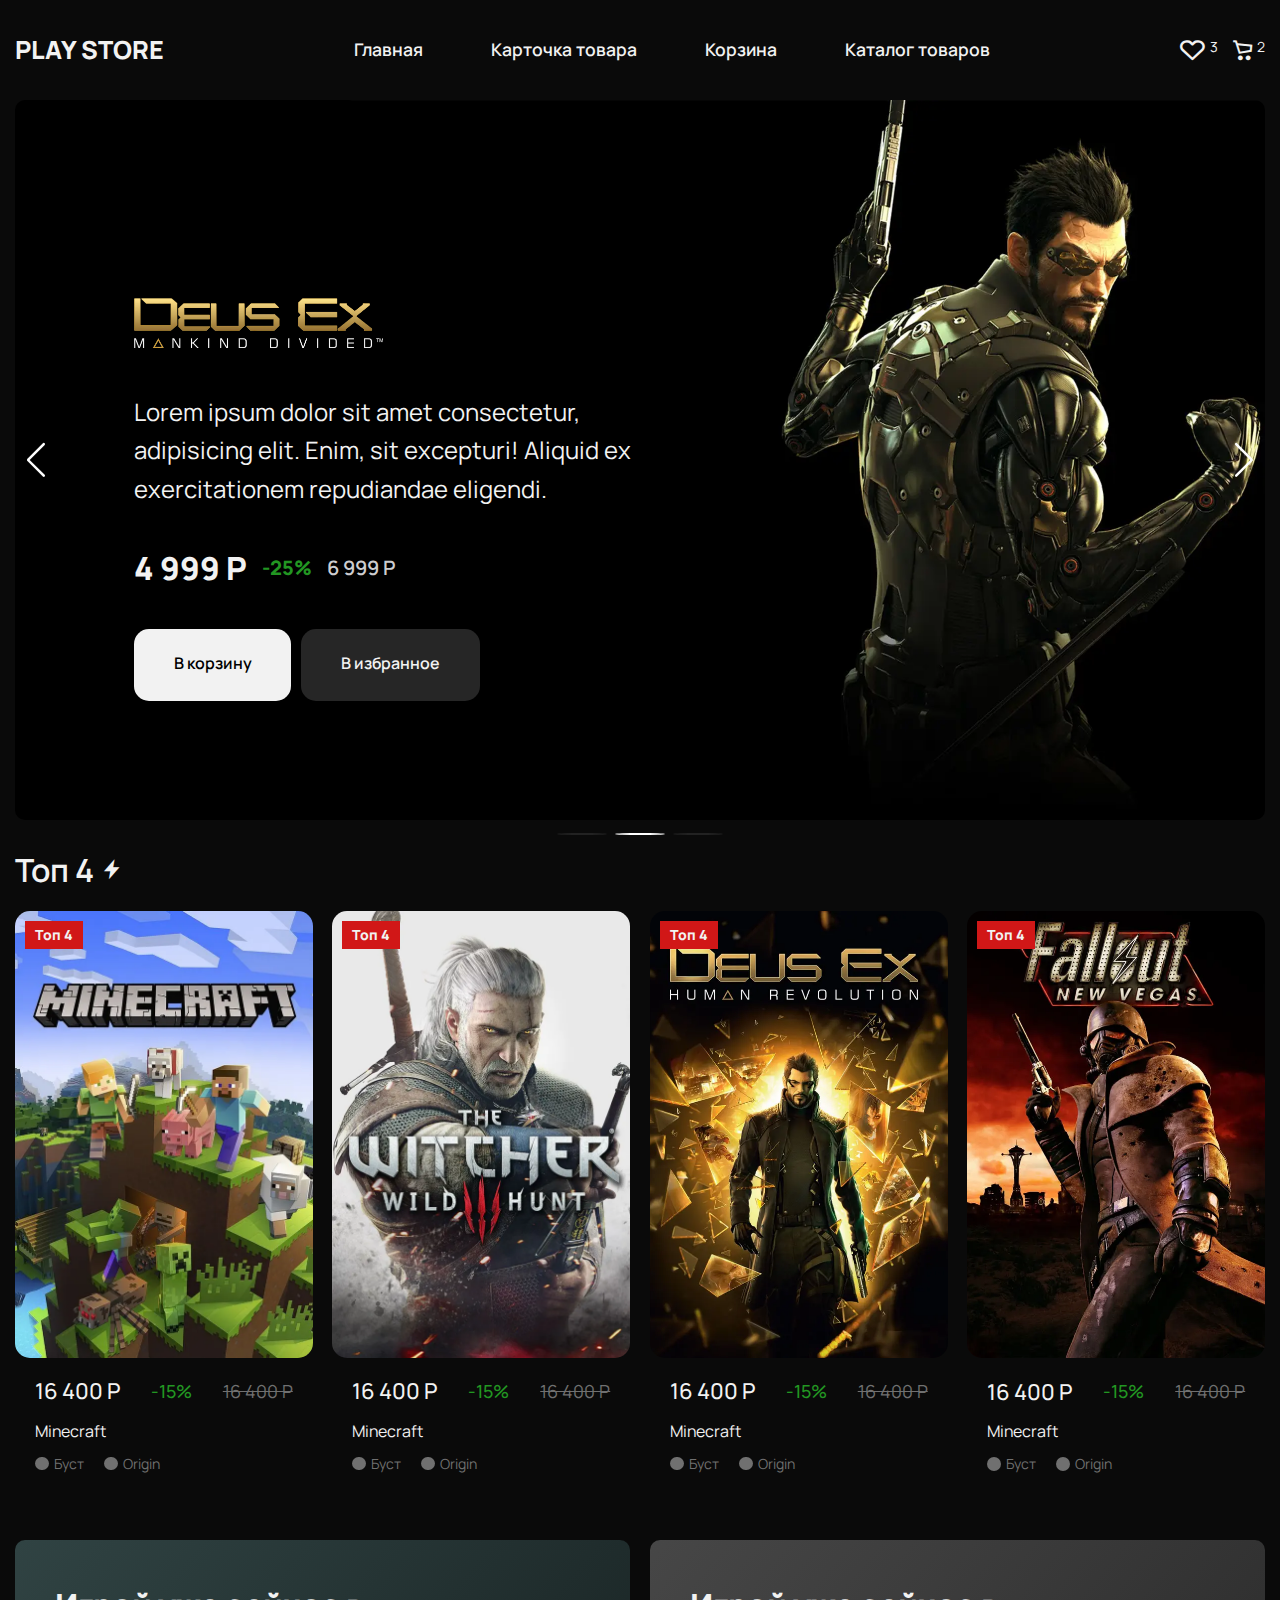
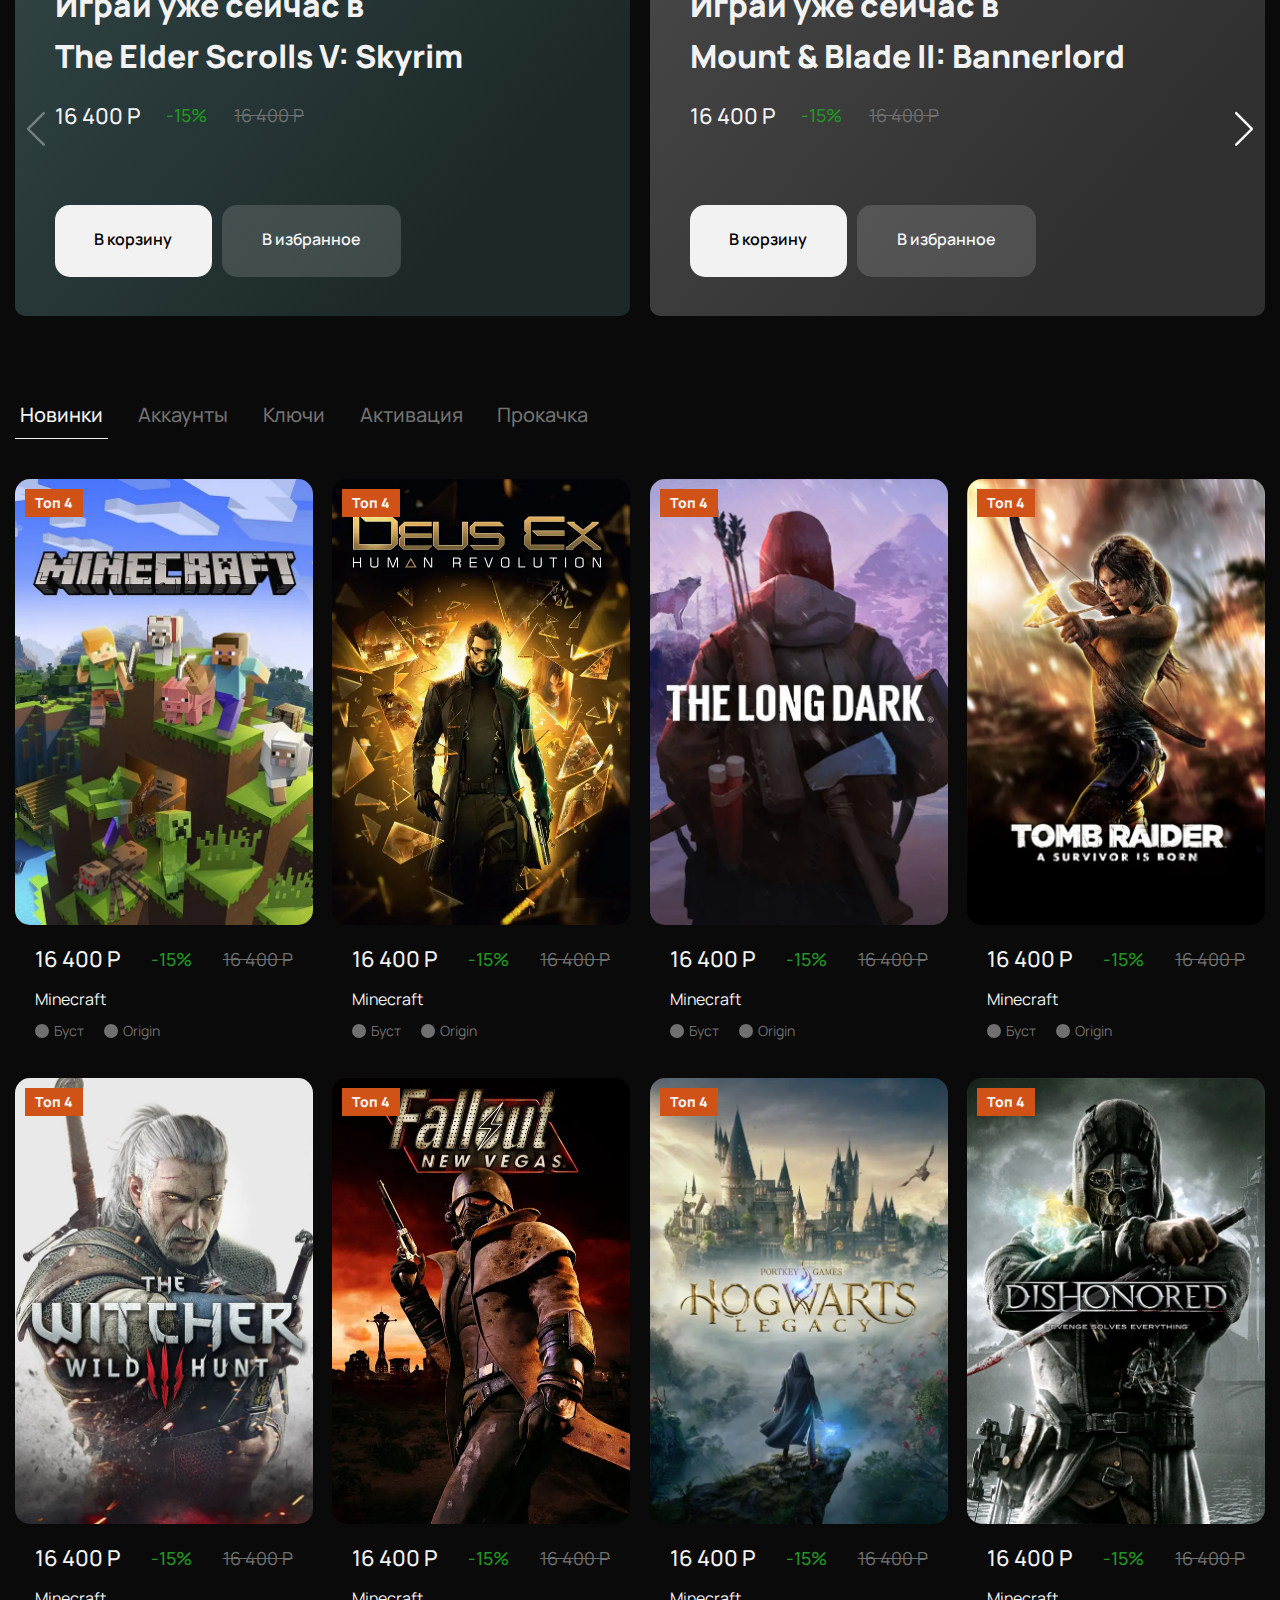
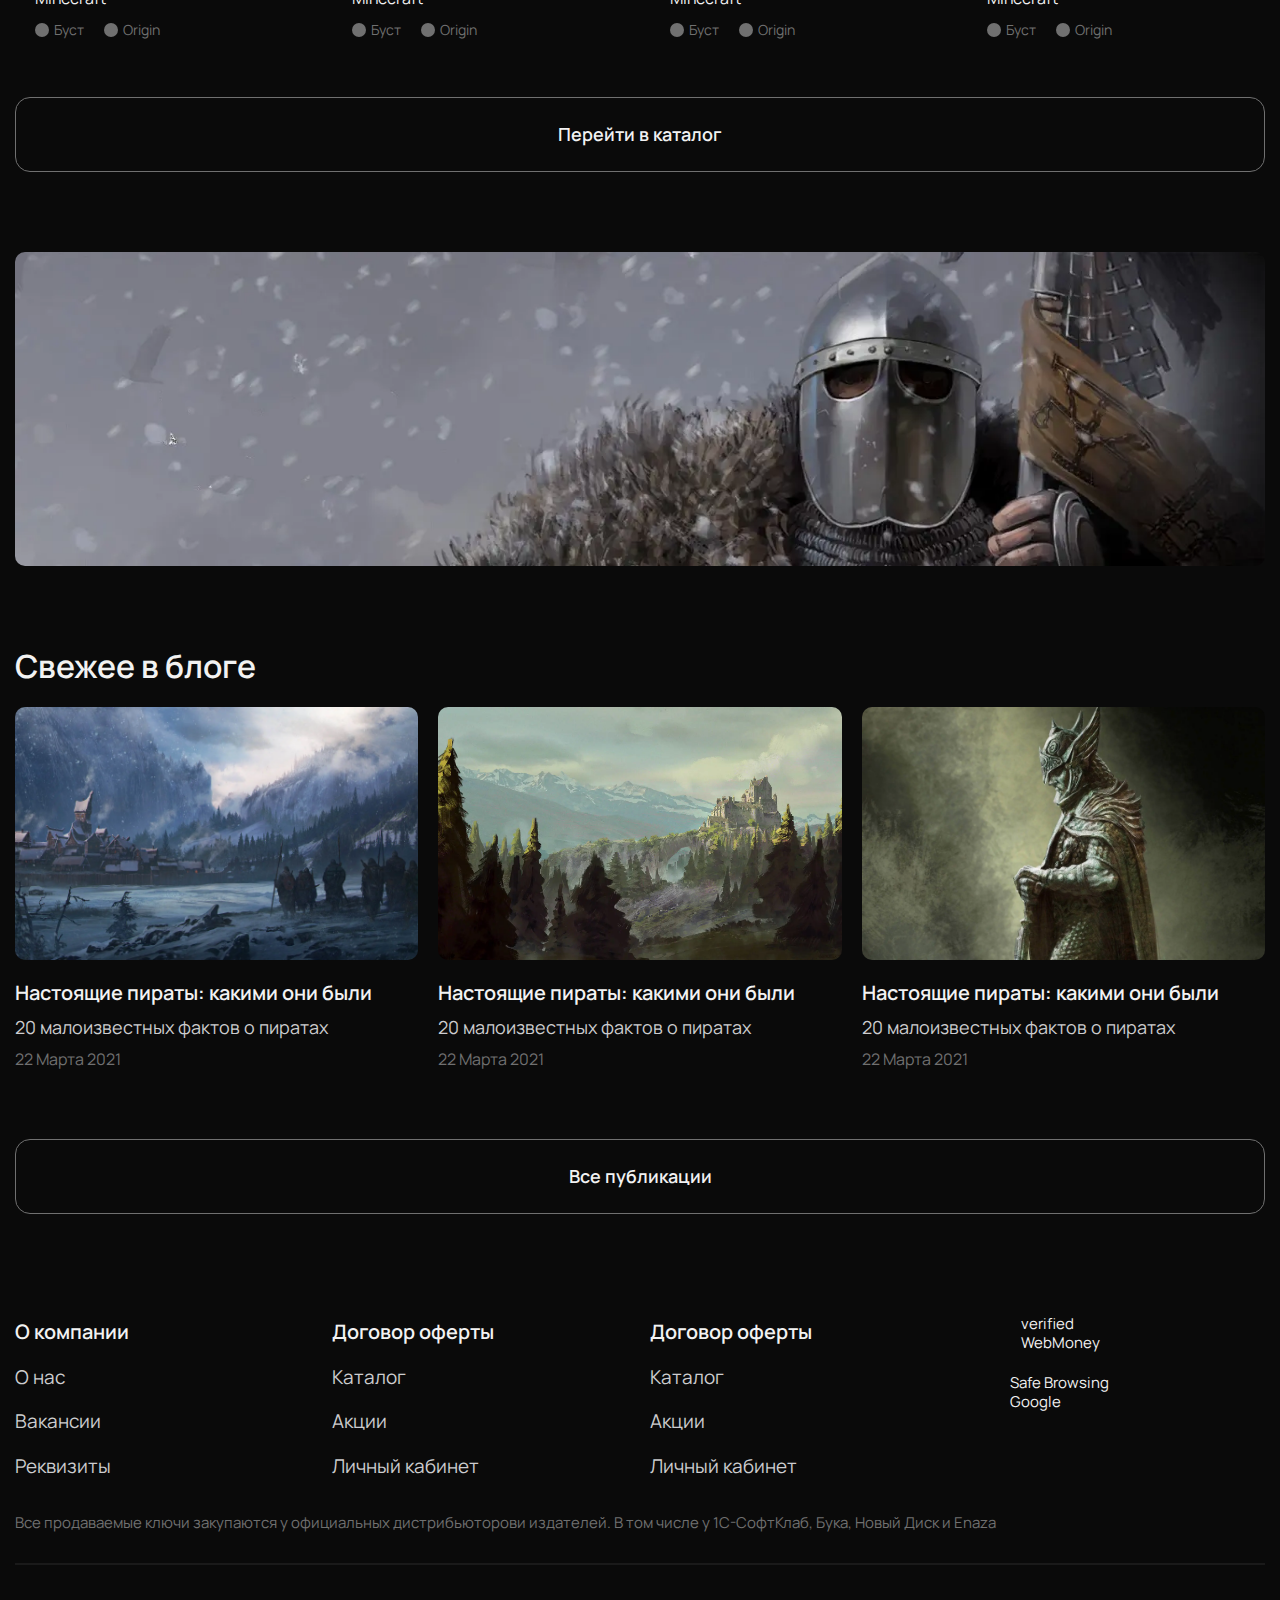
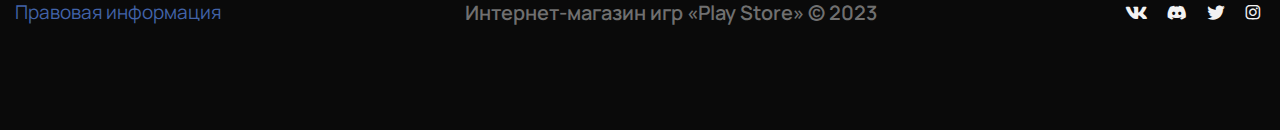
==== commit deaae479: "play-store" ====
--- a/home.html
+++ b/home.html
@@ -6,7 +6,7 @@
 	<meta charset="UTF-8">
 	<meta name="format-detection" content="telephone=no">
 	<!-- <style>body{opacity: 0;}</style> -->
-	<link rel="stylesheet" href="css/style.min.css?_v=20231120174031">
+	<link rel="stylesheet" href="css/style.min.css?_v=20231120180951">
 	<link rel="shortcut icon" href="favicon.ico">
 	<!-- <meta name="robots" content="noindex, nofollow"> -->
 	<meta name="viewport" content="width=device-width, initial-scale=1.0">
@@ -1140,12 +1140,12 @@
 				<div class="footer__container">
 
 					<div class="footer__logos">
-						<img class="footer__logo footer__logo_first" src="img/footer/1.svg" alt="Картинка">
-						<img class="footer__logo footer__logo_second" src="img/footer/2.svg" alt="Картинка">
-						<img class="footer__logo footer__logo_third" src="img/footer/3.svg" alt="Картинка">
-						<img class="footer__logo footer__logo_fourth" src="img/footer/4.svg" alt="Картинка">
-						<img class="footer__logo footer__logo_fifth" src="img/footer/5.svg" alt="Картинка">
-						<img class="footer__logo footer__logo_first" src="img/footer/1.svg" alt="Картинка">
+						<img class="footer__logo footer__logo_first" data-src="img/footer/1.svg" alt="Картинка">
+						<img class="footer__logo footer__logo_second" data-src="img/footer/2.svg" alt="Картинка">
+						<img class="footer__logo footer__logo_third" data-src="img/footer/3.svg" alt="Картинка">
+						<img class="footer__logo footer__logo_fourth" data-src="img/footer/4.svg" alt="Картинка">
+						<img class="footer__logo footer__logo_fifth" data-src="img/footer/5.svg" alt="Картинка">
+						<img class="footer__logo footer__logo_first" data-src="img/footer/1.svg" alt="Картинка">
 					</div>
 
 					<div class="footer__body">
@@ -1176,7 +1176,7 @@
 							<div class="footer__box">
 
 								<div class="footer__image-wrapper">
-									<img class="footer__img" src="img/footer/6.svg" alt="Картинка">
+									<img class="footer__img" data-src="img/footer/6.svg" alt="Картинка">
 								</div>
 
 								<div class="footer__bloc">
@@ -1188,7 +1188,7 @@
 							<div class="footer__box">
 
 								<div class="footer__image-wrapper">
-									<img class="footer__image" src="img/footer/7.svg" alt="Картинка">
+									<img class="footer__image" data-src="img/footer/7.svg" alt="Картинка">
 								</div>
 
 								<div class="footer__bloc">
@@ -1224,7 +1224,7 @@
 		</footer>
 	</div>
 
-	<script src="js/app.min.js?_v=20231120174031"></script>
+	<script src="js/app.min.js?_v=20231120180951"></script>
 </body>
 
 </html>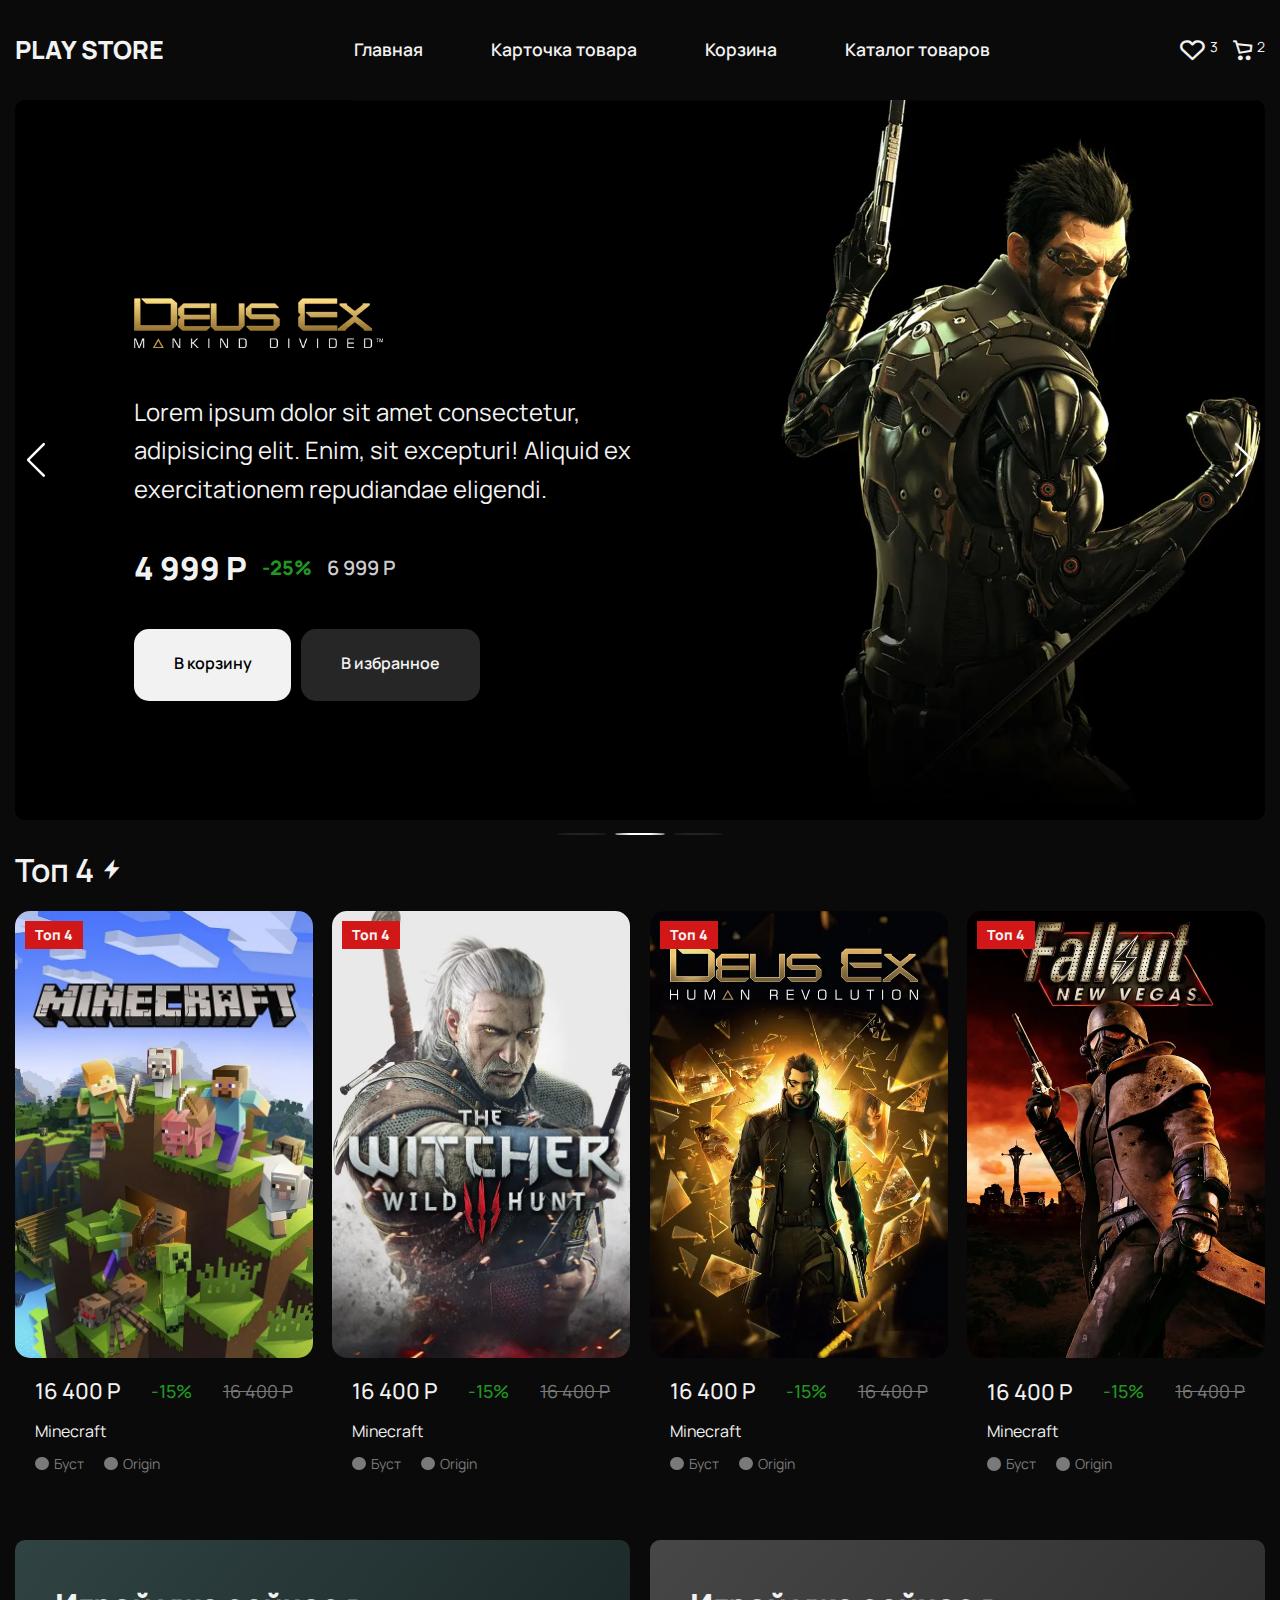
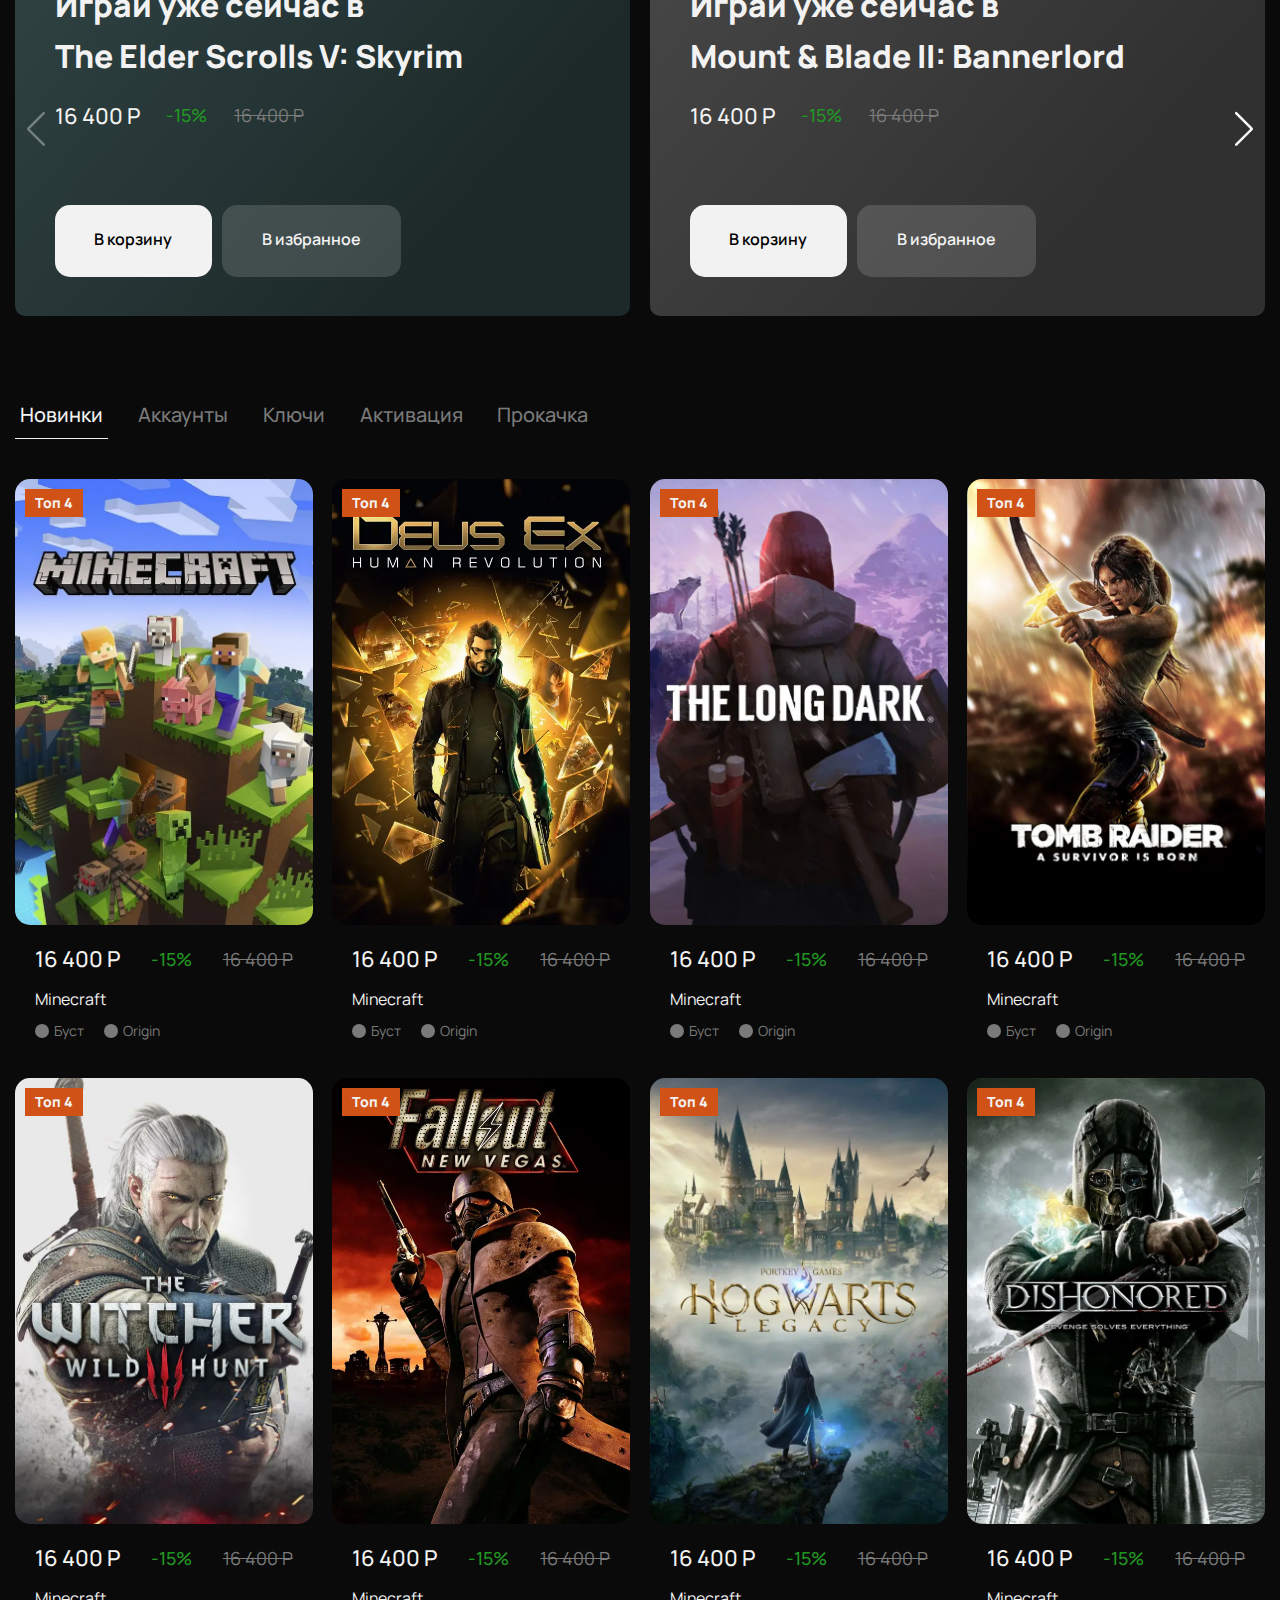
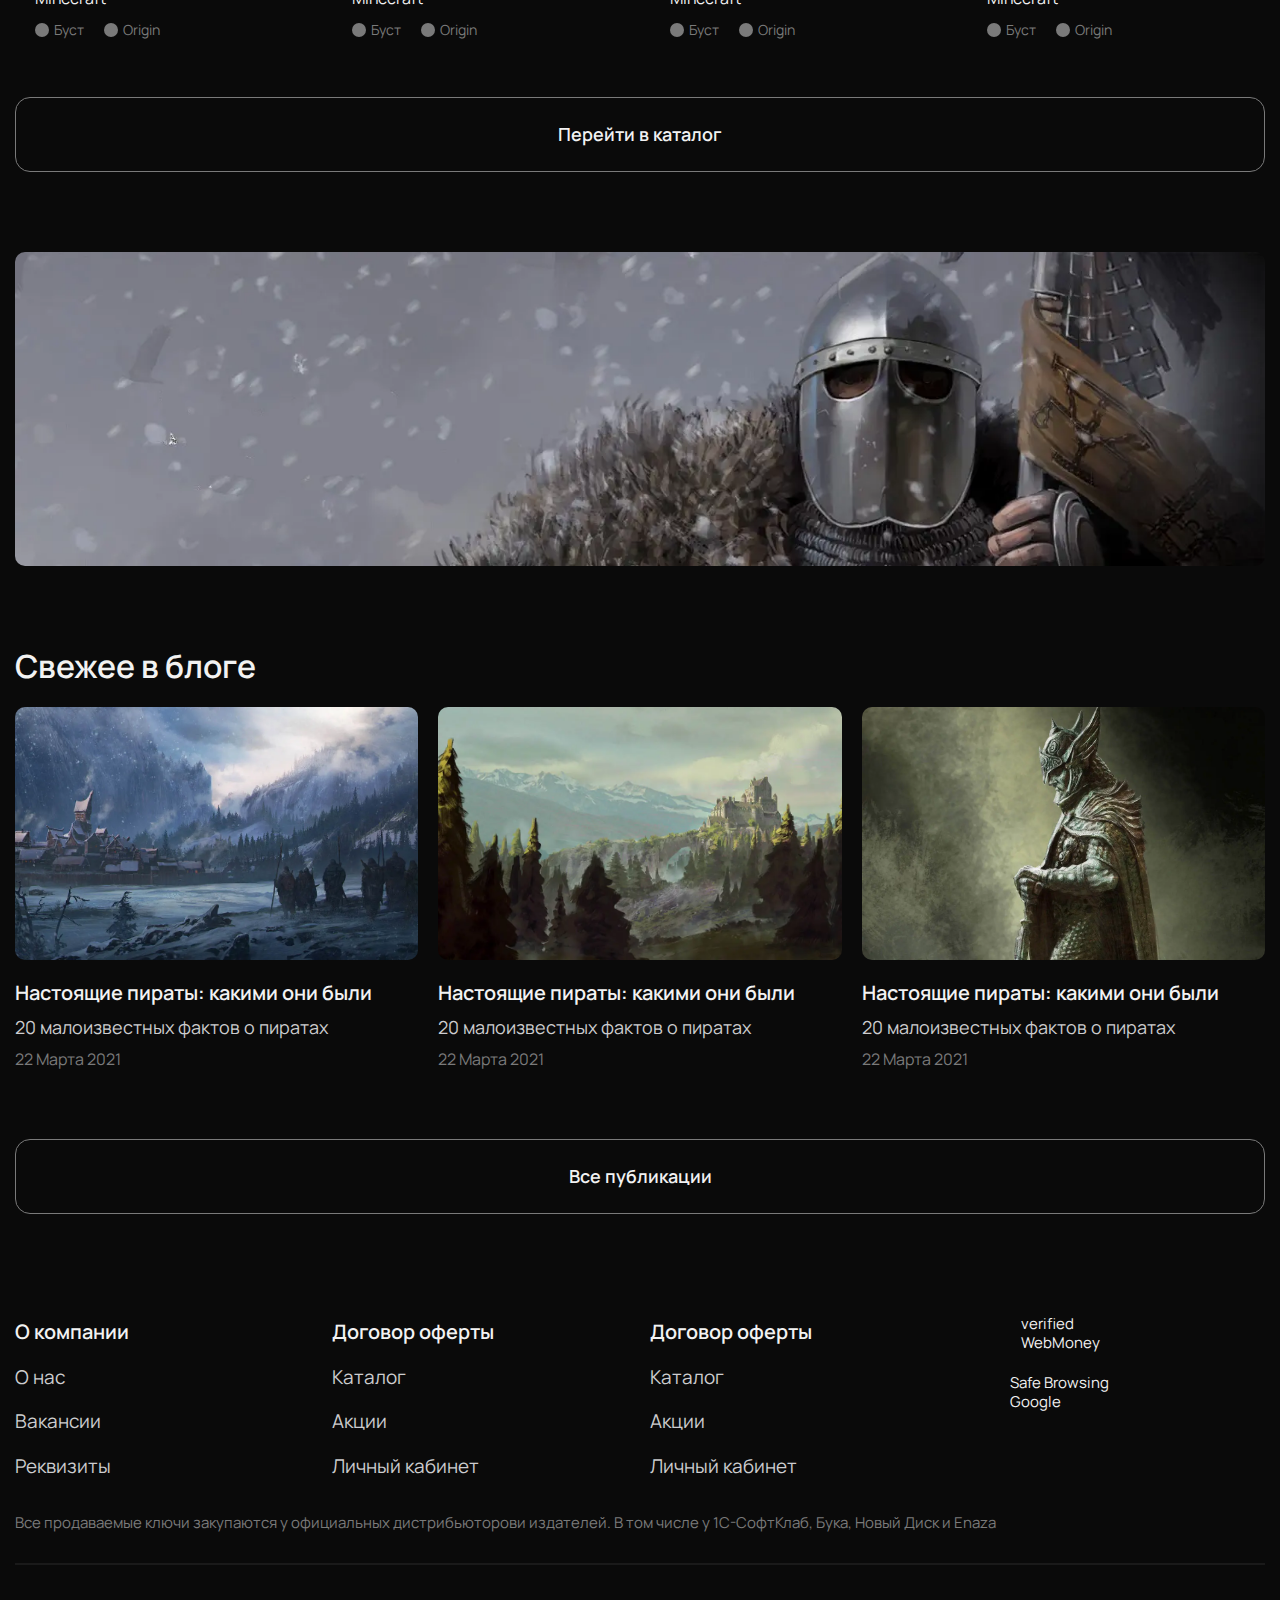
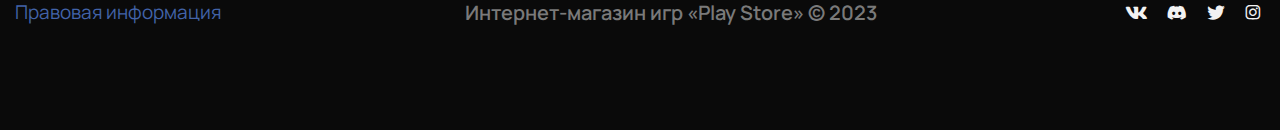
==== commit 6fd74bb6: "play-store" ====
--- a/home.html
+++ b/home.html
@@ -6,7 +6,7 @@
 	<meta charset="UTF-8">
 	<meta name="format-detection" content="telephone=no">
 	<!-- <style>body{opacity: 0;}</style> -->
-	<link rel="stylesheet" href="css/style.min.css?_v=20231120180951">
+	<link rel="stylesheet" href="css/style.min.css?_v=20231120213209">
 	<link rel="shortcut icon" href="favicon.ico">
 	<!-- <meta name="robots" content="noindex, nofollow"> -->
 	<meta name="viewport" content="width=device-width, initial-scale=1.0">
@@ -1224,7 +1224,7 @@
 		</footer>
 	</div>
 
-	<script src="js/app.min.js?_v=20231120180951"></script>
+	<script src="js/app.min.js?_v=20231120213209"></script>
 </body>
 
 </html>--- a/css/style.min.css
+++ b/css/style.min.css
@@ -1 +1 @@
-@charset "UTF-8";@import url(https://fonts.googleapis.com/css?family=Manrope:300,regular,500,600,700,800&display=swap);@import url(https://fonts.googleapis.com/css?family=Roboto:regular,500,700&display=swap);@import url(https://fonts.googleapis.com/css?family=Montserrat:regular,500,700&display=swap);@import url(https://fonts.googleapis.com/css?family=Inter:regular,600&display=swap);@font-face{font-family:icons;font-display:swap;src:url(../fonts/icons.woff2) format("woff2"),url(../fonts/icons.woff) format("woff");font-weight:400;font-style:normal}._spoller-init .spollers__title::before,.mainpage-tabs__title::before,.select__value:after,[class*=_icon-]:before{font-family:icons;font-style:normal;font-weight:400;font-variant:normal;text-transform:none;line-height:1;-webkit-font-smoothing:antialiased;-moz-osx-font-smoothing:grayscale}[class*=_icon-]:before{display:block}._icon-filter:before{content:"\e900"}._icon-select:before{content:"\e90e"}._icon-loupe:before{content:"\e901"}._icon-discord:before{content:"\e903"}._icon-twitter:before{content:"\e904"}._icon-instagram:before{content:"\e905"}._icon-heart:before{content:"\e906"}._icon-cart:before{content:"\e907"}._icon-zipper:before{content:"\e908"}._icon-vk:before{content:"\e909"}*{padding:0;margin:0;border:0}*,:after,:before{-webkit-box-sizing:border-box;box-sizing:border-box}body,html{height:100%;min-width:320px}body{color:#f2f2f2;line-height:1.3;font-family:Manrope;font-size:.9375rem;-ms-text-size-adjust:100%;-moz-text-size-adjust:100%;-webkit-text-size-adjust:100%;-webkit-font-smoothing:antialiased;-moz-osx-font-smoothing:grayscale}button,input,textarea{font-family:Manrope;font-size:inherit}button{cursor:pointer;color:inherit;background-color:inherit}a{color:inherit}a:link,a:visited{text-decoration:none}a:hover{text-decoration:none}ul li{list-style:none}img{vertical-align:top}h1,h2,h3,h4,h5,h6{font-weight:inherit;font-size:inherit}.lock body{overflow:hidden;-ms-touch-action:none;touch-action:none}.wrapper{min-height:100%;display:-webkit-box;display:-ms-flexbox;display:flex;-webkit-box-orient:vertical;-webkit-box-direction:normal;-ms-flex-direction:column;flex-direction:column}.wrapper>main{-webkit-box-flex:1;-ms-flex:1 1 auto;flex:1 1 auto}.wrapper>*{min-width:0}[class*=__container]{max-width:78.75rem;-webkit-box-sizing:content-box;box-sizing:content-box;margin:0 auto;padding:0 .9375rem}[class*=__wide]{max-width:120rem;margin:0 auto;-webkit-transition:all .15s ease 0s;transition:all .15s ease 0s}.payment-form__button{margin-bottom:1.25rem}.payment-form__label{color:#707070;margin-bottom:1.25rem;display:block}@supports (font-size:clamp(0.875rem ,0.8337628866rem + 0.206185567vw ,1rem)){.payment-form__label{font-size:clamp(.875rem ,.8337628866rem + .206185567vw ,1rem)}}@supports not (font-size:clamp(0.875rem ,0.8337628866rem + 0.206185567vw ,1rem)){.payment-form__label{font-size:calc(.875rem + .125 * (100vw - 20rem)/ 60.625)}}.payment-form__checkbox._form-error label{color:#c71d1d}.payment-form__checkbox._form-error label:active{color:#f2f2f2}.form-range__body{display:-webkit-box;display:-ms-flexbox;display:flex;padding-bottom:1.25rem}.form-range__column{max-width:50%;display:-webkit-box;display:-ms-flexbox;display:flex;-webkit-box-orient:vertical;-webkit-box-direction:normal;-ms-flex-direction:column;flex-direction:column;-webkit-box-pack:justify;-ms-flex-pack:justify;justify-content:space-between}.form-range__label{padding-left:1.25rem;margin-bottom:.625rem;display:inline-block}@supports (font-size:clamp(1rem ,0.9587628866rem + 0.206185567vw ,1.125rem)){.form-range__label{font-size:clamp(1rem ,.9587628866rem + .206185567vw ,1.125rem)}}@supports not (font-size:clamp(1rem ,0.9587628866rem + 0.206185567vw ,1.125rem)){.form-range__label{font-size:calc(1rem + .125 * (100vw - 20rem)/ 60.625)}}.form-range__range{margin:0 1.875rem 0 1.875rem}.catalog-form__main{display:-ms-grid;display:grid;gap:1.25rem}.catalog-form__text{font-weight:700}@supports (font-size:clamp(1rem ,0.9175257732rem + 0.412371134vw ,1.25rem)){.catalog-form__text{font-size:clamp(1rem ,.9175257732rem + .412371134vw ,1.25rem)}}@supports not (font-size:clamp(1rem ,0.9175257732rem + 0.412371134vw ,1.25rem)){.catalog-form__text{font-size:calc(1rem + .25 * (100vw - 20rem)/ 60.625)}}.catalog-form__box{display:-webkit-box;display:-ms-flexbox;display:flex;-webkit-box-pack:justify;-ms-flex-pack:justify;justify-content:space-between;gap:.625rem;-webkit-box-align:center;-ms-flex-align:center;align-items:center}.catalog-form__close-wrapper{position:absolute;top:0;right:0;padding:1.5625rem 1.875rem;display:none}.catalog-form__close::after,.catalog-form__close::before{content:"";position:absolute;top:50%;left:50%;width:1.25rem;height:.125rem;background-color:#fff;-webkit-transform-origin:center center;-ms-transform-origin:center center;transform-origin:center center}.catalog-form__close::before{-webkit-transform:translate(-50%,-50%) rotate(45deg);-ms-transform:translate(-50%,-50%) rotate(45deg);transform:translate(-50%,-50%) rotate(45deg)}.catalog-form__close::after{-webkit-transform:translate(-50%,-50%) rotate(-45deg);-ms-transform:translate(-50%,-50%) rotate(-45deg);transform:translate(-50%,-50%) rotate(-45deg)}input[type=email],input[type=tel],input[type=text],textarea{-webkit-appearance:none;-moz-appearance:none;appearance:none}.input{border-radius:0;width:100%;display:block;padding:.46875rem .9375rem;color:#f2f2f2;background-color:transparent;border-radius:.9375rem;border:.0625rem solid #707070}.input_price-start{border-radius:.9375rem 0 0 .9375rem;border-right:none;color:#f2f2f2}.input_price-end{border-radius:0 .9375rem .9375rem 0;color:#f2f2f2}.input._form-focus{outline:.0625rem solid #707070;border:.0625rem solid transparent}.input._form-error{outline:.0625rem solid #c71d1d;border:.0625rem solid transparent}.input::-webkit-input-placeholder{color:#707070;font-size:.875rem}.input::-moz-placeholder{color:#707070;font-size:.875rem}.input:-ms-input-placeholder{color:#707070;font-size:.875rem}.input::-ms-input-placeholder{color:#707070;font-size:.875rem}.input::placeholder{color:#707070;font-size:.875rem}textarea.input{resize:none;padding:0 0}.checkbox{position:relative}.checkbox:not(:last-child){margin-bottom:.3125em}.checkbox__input{position:absolute;width:0;height:0;opacity:0}.checkbox__input:focus+.checkbox__label:before{-webkit-box-shadow:0 0 .3125rem #000;box-shadow:0 0 .3125rem #000}.checkbox__input:checked+.checkbox__label:before{background:#229622;border:.0625rem solid transparent}.checkbox__label{cursor:pointer;display:-webkit-inline-box;display:-ms-inline-flexbox;display:inline-flex;-webkit-box-align:center;-ms-flex-align:center;align-items:center;position:relative;gap:.625rem;color:#707070}.checkbox__label:before{content:"";-ms-flex-item-align:start;align-self:flex-start;-webkit-box-flex:0;-ms-flex:0 0 1.25rem;flex:0 0 1.25rem;width:1.25rem;height:1.25rem;border:.0625rem solid #707070}@supports (font-size:clamp(0.875rem ,0.8337628866rem + 0.206185567vw ,1rem)){.checkbox__text{font-size:clamp(.875rem ,.8337628866rem + .206185567vw ,1rem)}}@supports not (font-size:clamp(0.875rem ,0.8337628866rem + 0.206185567vw ,1rem)){.checkbox__text{font-size:calc(.875rem + .125 * (100vw - 20rem)/ 60.625)}}.checkbox__text a{color:#4263a8}.checkbox .checkbox__input:checked+.checkbox__label{color:#f2f2f2}.options{display:-webkit-box;display:-ms-flexbox;display:flex;-webkit-box-orient:vertical;-webkit-box-direction:normal;-ms-flex-direction:column;flex-direction:column;-webkit-box-align:start;-ms-flex-align:start;align-items:flex-start}.options__item{cursor:pointer}.options__item:not(:last-child){margin-bottom:.3125rem}.options__input{width:0;height:0;opacity:0;position:absolute}.options__input:focus+.options__label:before{-webkit-box-shadow:0 0 .3125rem #000;box-shadow:0 0 .3125rem #000}.options__input:checked+.options__label:after{-webkit-transform:scale(1);-ms-transform:scale(1);transform:scale(1)}.options__label{display:-webkit-inline-box;display:-ms-inline-flexbox;display:inline-flex;-webkit-box-align:center;-ms-flex-align:center;align-items:center;cursor:pointer;gap:.625rem;line-height:1}.options__label:before{content:"";-ms-flex-item-align:start;align-self:flex-start;width:1.25rem;height:1.25rem;-webkit-box-flex:0;-ms-flex:0 0 1.25rem;flex:0 0 1.25rem;border-radius:50%;border:.0625rem solid #707070}.options__label:after{content:"";-webkit-transition:all .3s ease 0s;transition:all .3s ease 0s;-webkit-transform:scale(0);-ms-transform:scale(0);transform:scale(0);width:.625rem;height:.625rem;border-radius:50%;background-color:#229622;position:absolute;left:.3125rem;top:.3125rem}.options__main{display:-ms-grid;display:grid;-ms-grid-columns:(1fr)[2];grid-template-columns:repeat(2,1fr)}@supports (gap:clamp(0.625rem ,0.418814433rem + 1.0309278351vw ,1.25rem)){.options__main{gap:clamp(.625rem ,.418814433rem + 1.0309278351vw ,1.25rem)}}@supports not (gap:clamp(0.625rem ,0.418814433rem + 1.0309278351vw ,1.25rem)){.options__main{gap:calc(.625rem + .625 * (100vw - 20rem)/ 60.625)}}@supports (padding-bottom:clamp(1.25rem ,0.837628866rem + 2.0618556701vw ,2.5rem)){.options__main{padding-bottom:clamp(1.25rem ,.837628866rem + 2.0618556701vw ,2.5rem)}}@supports not (padding-bottom:clamp(1.25rem ,0.837628866rem + 2.0618556701vw ,2.5rem)){.options__main{padding-bottom:calc(1.25rem + 1.25 * (100vw - 20rem)/ 60.625)}}.options__item{border-radius:1.25rem;background-color:#131b1f;display:-webkit-box;display:-ms-flexbox;display:flex;-webkit-box-orient:vertical;-webkit-box-direction:normal;-ms-flex-direction:column;flex-direction:column;-webkit-box-pack:justify;-ms-flex-pack:justify;justify-content:space-between;-webkit-column-gap:.625rem;-moz-column-gap:.625rem;column-gap:.625rem;min-width:100%}@supports (padding:clamp(0.625rem ,0.212628866rem + 2.0618556701vw ,1.875rem)){.options__item{padding:clamp(.625rem ,.212628866rem + 2.0618556701vw ,1.875rem)}}@supports not (padding:clamp(0.625rem ,0.212628866rem + 2.0618556701vw ,1.875rem)){.options__item{padding:calc(.625rem + 1.25 * (100vw - 20rem)/ 60.625)}}@supports (row-gap:clamp(3.125rem ,1.5865384615rem + 5.1282051282vw ,5.625rem)){.options__item{row-gap:clamp(3.125rem ,1.5865384615rem + 5.1282051282vw ,5.625rem)}}@supports not (row-gap:clamp(3.125rem ,1.5865384615rem + 5.1282051282vw ,5.625rem)){.options__item{row-gap:calc(3.125rem + 2.5 * (100vw - 30rem)/ 48.75)}}.options__row{position:relative}.options__text{font-weight:500}@supports (font-size:clamp(1rem ,0.8350515464rem + 0.824742268vw ,1.5rem)){.options__text{font-size:clamp(1rem ,.8350515464rem + .824742268vw ,1.5rem)}}@supports not (font-size:clamp(1rem ,0.8350515464rem + 0.824742268vw ,1.5rem)){.options__text{font-size:calc(1rem + .5 * (100vw - 20rem)/ 60.625)}}.options__box{display:-webkit-box;display:-ms-flexbox;display:flex;-webkit-column-gap:.625rem;-moz-column-gap:.625rem;column-gap:.625rem;-webkit-box-align:center;-ms-flex-align:center;align-items:center}@supports (width:clamp(4.0625rem ,3.4027061856rem + 3.2989690722vw ,6.0625rem)){.options__img_first{width:clamp(4.0625rem ,3.4027061856rem + 3.2989690722vw ,6.0625rem)}}@supports not (width:clamp(4.0625rem ,3.4027061856rem + 3.2989690722vw ,6.0625rem)){.options__img_first{width:calc(4.0625rem + 2 * (100vw - 20rem)/ 60.625)}}@supports (width:clamp(2.0625rem ,1.7119845361rem + 1.7525773196vw ,3.125rem)){.options__img_second{width:clamp(2.0625rem ,1.7119845361rem + 1.7525773196vw ,3.125rem)}}@supports not (width:clamp(2.0625rem ,1.7119845361rem + 1.7525773196vw ,3.125rem)){.options__img_second{width:calc(2.0625rem + 1.0625 * (100vw - 20rem)/ 60.625)}}@supports (width:clamp(1.5625rem ,1.2944587629rem + 1.3402061856vw ,2.375rem)){.options__img_third{width:clamp(1.5625rem ,1.2944587629rem + 1.3402061856vw ,2.375rem)}}@supports not (width:clamp(1.5625rem ,1.2944587629rem + 1.3402061856vw ,2.375rem)){.options__img_third{width:calc(1.5625rem + .8125 * (100vw - 20rem)/ 60.625)}}@supports (width:clamp(3rem ,2.5051546392rem + 2.4742268041vw ,4.5rem)){.options__img_fourth{width:clamp(3rem ,2.5051546392rem + 2.4742268041vw ,4.5rem)}}@supports not (width:clamp(3rem ,2.5051546392rem + 2.4742268041vw ,4.5rem)){.options__img_fourth{width:calc(3rem + 1.5 * (100vw - 20rem)/ 60.625)}}@supports (width:clamp(3.5625rem ,2.9851804124rem + 2.8865979381vw ,5.3125rem)){.options__img_fifth{width:clamp(3.5625rem ,2.9851804124rem + 2.8865979381vw ,5.3125rem)}}@supports not (width:clamp(3.5625rem ,2.9851804124rem + 2.8865979381vw ,5.3125rem)){.options__img_fifth{width:calc(3.5625rem + 1.75 * (100vw - 20rem)/ 60.625)}}@supports (width:clamp(0.5625rem ,0.4800257732rem + 0.412371134vw ,0.8125rem)){.options__img_sixth{width:clamp(.5625rem ,.4800257732rem + .412371134vw ,.8125rem)}}@supports not (width:clamp(0.5625rem ,0.4800257732rem + 0.412371134vw ,0.8125rem)){.options__img_sixth{width:calc(.5625rem + .25 * (100vw - 20rem)/ 60.625)}}@supports (width:clamp(4.375rem ,3.6327319588rem + 3.7113402062vw ,6.625rem)){.options__img_seventh{width:clamp(4.375rem ,3.6327319588rem + 3.7113402062vw ,6.625rem)}}@supports not (width:clamp(4.375rem ,3.6327319588rem + 3.7113402062vw ,6.625rem)){.options__img_seventh{width:calc(4.375rem + 2.25 * (100vw - 20rem)/ 60.625)}}@supports (width:clamp(0.9375rem ,0.7931701031rem + 0.7216494845vw ,1.375rem)){.options__img_eighth{width:clamp(.9375rem ,.7931701031rem + .7216494845vw ,1.375rem)}}@supports not (width:clamp(0.9375rem ,0.7931701031rem + 0.7216494845vw ,1.375rem)){.options__img_eighth{width:calc(.9375rem + .4375 * (100vw - 20rem)/ 60.625)}}.select{position:relative}.select__body{position:relative}.select__title{color:inherit;text-align:left;background-color:transparent;cursor:pointer;width:100%;padding:.9375rem;background-color:#131b1f;line-height:1}.select__value{display:-webkit-box;display:-ms-flexbox;display:flex;-webkit-box-align:center;-ms-flex-align:center;align-items:center;gap:.625rem;min-width:9.375rem}.select__value>*{-webkit-box-flex:1;-ms-flex:1 1 auto;flex:1 1 auto}.select__value:after{content:"\e90e";color:#229622;font-size:.4375rem;-ms-flex-item-align:stretch;-ms-grid-row-align:stretch;align-self:stretch;-webkit-box-flex:0;-ms-flex:0 0 .4375rem;flex:0 0 .4375rem;-webkit-transition:all .3s ease 0s;transition:all .3s ease 0s;display:-webkit-box;display:-ms-flexbox;display:flex;-webkit-box-pack:center;-ms-flex-pack:center;justify-content:center;-webkit-box-align:center;-ms-flex-align:center;align-items:center}.select__value._select-pseudo-label::before{content:attr(data-pseudo-label);opacity:.5}.select__content{line-height:1}.select__text{-webkit-box-flex:1;-ms-flex:1 1 auto;flex:1 1 auto}.select__input{width:100%;background-color:transparent;height:100%}.select__options{color:#f2f2f2;position:absolute;border-radius:0 0 .25rem .25rem;min-width:100%;background-color:#131b1f}.select__scroll{overflow-y:auto;overflow-x:hidden;max-height:12.5rem}.select__option{width:100%;display:block;text-align:center;cursor:pointer;padding:.5625rem;color:#f2f2f2}.select__row{display:-webkit-inline-box;display:-ms-inline-flexbox;display:inline-flex;-webkit-box-align:center;-ms-flex-align:center;align-items:center}.select._select-open{z-index:5}._select-tag{cursor:pointer}.quantity{width:7.1875rem;display:-webkit-box;display:-ms-flexbox;display:flex;-ms-flex-negative:0;flex-shrink:0;gap:.625rem}.quantity__button{-webkit-box-flex:0;-ms-flex:0 0 1.875rem;flex:0 0 1.875rem;position:relative;cursor:pointer}.quantity__button::after,.quantity__button::before{content:"";position:absolute;top:50%;left:50%;-webkit-transition:all .3s ease 0s;transition:all .3s ease 0s;margin:0 0 0 -.3125rem;background-color:#707070;width:.625rem;height:.0625rem}.quantity__button_plus::before{-webkit-transform:rotate(-90deg);-ms-transform:rotate(-90deg);transform:rotate(-90deg)}.quantity__input{-webkit-box-flex:1;-ms-flex:1 1 auto;flex:1 1 auto}.quantity__input input{height:100%;color:#f2f2f2;width:100%;text-align:center;background-color:transparent}@supports (font-size:clamp(0.875rem ,0.7512886598rem + 0.618556701vw ,1.25rem)){.quantity__input input{font-size:clamp(.875rem ,.7512886598rem + .618556701vw ,1.25rem)}}@supports not (font-size:clamp(0.875rem ,0.7512886598rem + 0.618556701vw ,1.25rem)){.quantity__input input{font-size:calc(.875rem + .375 * (100vw - 20rem)/ 60.625)}}.quantity__input input:focus{outline:.0625rem solid #707070}.noUi-target,.noUi-target *{-webkit-touch-callout:none;-webkit-tap-highlight-color:transparent;-webkit-user-select:none;-ms-touch-action:none;touch-action:none;-ms-user-select:none;-moz-user-select:none;user-select:none;-webkit-box-sizing:border-box;box-sizing:border-box}.noUi-target{position:relative}.noUi-base,.noUi-connects{width:100%;height:100%;position:relative;z-index:1}.noUi-connects{overflow:hidden;z-index:0}.noUi-connect,.noUi-origin{will-change:transform;position:absolute;z-index:1;top:0;right:0;height:100%;width:100%;-ms-transform-origin:0 0;-webkit-transform-origin:0 0;-webkit-transform-style:preserve-3d;transform-origin:0 0;-webkit-transform-style:flat;transform-style:flat}.noUi-txt-dir-rtl.noUi-horizontal .noUi-origin{left:0;right:auto}.noUi-vertical .noUi-origin{top:-100%;width:0}.noUi-horizontal .noUi-origin{height:0}.noUi-handle{-webkit-backface-visibility:hidden;backface-visibility:hidden;position:absolute}.noUi-touch-area{height:100%;width:100%}.noUi-state-tap .noUi-connect,.noUi-state-tap .noUi-origin{-webkit-transition:transform .3s;-webkit-transition:-webkit-transform .3s;transition:-webkit-transform .3s;transition:transform .3s;transition:transform .3s,-webkit-transform .3s}.noUi-state-drag *{cursor:inherit!important}.noUi-horizontal{height:.25rem}.noUi-horizontal .noUi-handle{width:1.375rem;height:1.375rem;right:-.6875rem;top:-.625rem;border-radius:50%}.noUi-vertical{width:18px}.noUi-vertical .noUi-handle{width:28px;height:34px;right:-6px;bottom:-17px}.noUi-txt-dir-rtl.noUi-horizontal .noUi-handle{left:-11px;right:auto}.noUi-target{background:#cdcdcf;border-radius:4px}.noUi-connects{border-radius:3px}.noUi-connect{background:#fff}.noUi-draggable{cursor:ew-resize}.noUi-vertical .noUi-draggable{cursor:ns-resize}.noUi-handle{background:#f2f2f2;cursor:default}.noUi-handle:after,.noUi-handle:before{content:""}.noUi-vertical .noUi-handle:after,.noUi-vertical .noUi-handle:before{width:14px;height:1px;left:6px;top:14px}.noUi-vertical .noUi-handle:after{top:17px}[disabled] .noUi-connect{background:#b8b8b8}[disabled] .noUi-handle,[disabled].noUi-handle,[disabled].noUi-target{cursor:not-allowed}.noUi-pips,.noUi-pips *{-webkit-box-sizing:border-box;box-sizing:border-box}.noUi-pips{position:absolute;color:#999}.noUi-value{position:absolute;white-space:nowrap;text-align:center}.noUi-value-sub{color:#ccc;font-size:10px}.noUi-marker{position:absolute;background:#ccc}.noUi-marker-sub{background:#aaa}.noUi-marker-large{background:#aaa}.noUi-pips-horizontal{padding:10px 0;height:80px;top:100%;left:0;width:100%}.noUi-value-horizontal{-webkit-transform:translate(-50%,50%);-ms-transform:translate(-50%,50%);transform:translate(-50%,50%)}.noUi-rtl .noUi-value-horizontal{-webkit-transform:translate(50%,50%);-ms-transform:translate(50%,50%);transform:translate(50%,50%)}.noUi-marker-horizontal.noUi-marker{margin-left:-1px;width:2px;height:5px}.noUi-marker-horizontal.noUi-marker-sub{height:10px}.noUi-marker-horizontal.noUi-marker-large{height:15px}.noUi-pips-vertical{padding:0 10px;height:100%;top:0;left:100%}.noUi-value-vertical{-webkit-transform:translate(0,-50%);-ms-transform:translate(0,-50%);transform:translate(0,-50%);padding-left:25px}.noUi-rtl .noUi-value-vertical{-webkit-transform:translate(0,50%);-ms-transform:translate(0,50%);transform:translate(0,50%)}.noUi-marker-vertical.noUi-marker{width:5px;height:2px;margin-top:-1px}.noUi-marker-vertical.noUi-marker-sub{width:10px}.noUi-marker-vertical.noUi-marker-large{width:15px}.noUi-tooltip{display:block;position:absolute;border:1px solid #d9d9d9;border-radius:3px;background:#fff;color:#000;padding:3px;text-align:center;white-space:nowrap;font-size:.875rem;font-family:Manrope;font-weight:400}.noUi-horizontal .noUi-tooltip{-webkit-transform:translate(-50%,0);-ms-transform:translate(-50%,0);transform:translate(-50%,0);left:50%;bottom:120%}.noUi-vertical .noUi-tooltip{-webkit-transform:translate(0,-50%);-ms-transform:translate(0,-50%);transform:translate(0,-50%);top:50%;right:120%}.noUi-horizontal .noUi-origin>.noUi-tooltip{-webkit-transform:translate(50%,0);-ms-transform:translate(50%,0);transform:translate(50%,0);left:auto;bottom:10px}.noUi-vertical .noUi-origin>.noUi-tooltip{-webkit-transform:translate(0,-18px);-ms-transform:translate(0,-18px);transform:translate(0,-18px);top:auto;right:28px}.spollers__item{display:-webkit-box;display:-ms-flexbox;display:flex;-webkit-box-orient:vertical;-webkit-box-direction:normal;-ms-flex-direction:column;flex-direction:column}@supports (font-size:clamp(1rem ,0.9175257732rem + 0.412371134vw ,1.25rem)){.spollers__item{font-size:clamp(1rem ,.9175257732rem + .412371134vw ,1.25rem)}}@supports not (font-size:clamp(1rem ,0.9175257732rem + 0.412371134vw ,1.25rem)){.spollers__item{font-size:calc(1rem + .25 * (100vw - 20rem)/ 60.625)}}.spollers__title{width:100%;cursor:default;text-align:left;position:relative;margin-bottom:.625rem}._spoller-init .spollers__title{cursor:pointer;display:-webkit-box;display:-ms-flexbox;display:flex;-webkit-box-align:center;-ms-flex-align:center;align-items:center}._spoller-init .spollers__title::after,._spoller-init .spollers__title::before{content:"";position:absolute;right:0;-webkit-transition:-webkit-transform .5s ease 0s;transition:-webkit-transform .5s ease 0s;transition:transform .5s ease 0s;transition:transform .5s ease 0s,-webkit-transform .5s ease 0s}._spoller-init .spollers__title::before{content:"\e90e";font-size:.625rem}._spoller-init .spollers__title._spoller-active::before{-webkit-transform:rotate(180deg);-ms-transform:rotate(180deg);transform:rotate(180deg)}[class*=-ibg]{position:relative}[class*=-ibg] img{position:absolute;width:100%;height:100%;top:0;left:0;-o-object-fit:cover;object-fit:cover}[class*=-ibg_contain] img{-o-object-fit:contain;object-fit:contain}.no-webp .background-image{background:-webkit-gradient(linear,left top,left bottom,color-stop(25.56%,rgba(6,3,15,.7)),color-stop(93.8%,#0a0a0a)),url(../img/mainpage-product/background.jpg) no-repeat center center/cover,#d3d3d3 -26.733px -89.589px/124.011% 129.255% no-repeat}.no-webp .background-image{background:linear-gradient(180deg,rgba(6,3,15,.7) 25.56%,#0a0a0a 93.8%),url(../img/mainpage-product/background.jpg) no-repeat center center/cover,#d3d3d3 -26.733px -89.589px/124.011% 129.255% no-repeat}.background-image{max-width:120rem;margin:0 auto}.mainpage-buttons{display:-webkit-box;display:-ms-flexbox;display:flex;font-weight:600;gap:.625rem;-ms-flex-wrap:wrap;flex-wrap:wrap}.mainpage-buttons__btn{background-color:#f2f2f2;color:#000;border-radius:.9375rem;font-weight:600;-webkit-transition:all .3s ease 0s;transition:all .3s ease 0s}@supports (padding-top:clamp(0.625rem ,0.3569587629rem + 1.3402061856vw ,1.4375rem)){.mainpage-buttons__btn{padding-top:clamp(.625rem ,.3569587629rem + 1.3402061856vw ,1.4375rem)}}@supports not (padding-top:clamp(0.625rem ,0.3569587629rem + 1.3402061856vw ,1.4375rem)){.mainpage-buttons__btn{padding-top:calc(.625rem + .8125 * (100vw - 20rem)/ 60.625)}}@supports (padding-right:clamp(0.9375rem ,0.4220360825rem + 2.5773195876vw ,2.5rem)){.mainpage-buttons__btn{padding-right:clamp(.9375rem ,.4220360825rem + 2.5773195876vw ,2.5rem)}}@supports not (padding-right:clamp(0.9375rem ,0.4220360825rem + 2.5773195876vw ,2.5rem)){.mainpage-buttons__btn{padding-right:calc(.9375rem + 1.5625 * (100vw - 20rem)/ 60.625)}}@supports (padding-bottom:clamp(0.75rem ,0.4407216495rem + 1.5463917526vw ,1.6875rem)){.mainpage-buttons__btn{padding-bottom:clamp(.75rem ,.4407216495rem + 1.5463917526vw ,1.6875rem)}}@supports not (padding-bottom:clamp(0.75rem ,0.4407216495rem + 1.5463917526vw ,1.6875rem)){.mainpage-buttons__btn{padding-bottom:calc(.75rem + .9375 * (100vw - 20rem)/ 60.625)}}@supports (padding-left:clamp(0.9375rem ,0.4220360825rem + 2.5773195876vw ,2.5rem)){.mainpage-buttons__btn{padding-left:clamp(.9375rem ,.4220360825rem + 2.5773195876vw ,2.5rem)}}@supports not (padding-left:clamp(0.9375rem ,0.4220360825rem + 2.5773195876vw ,2.5rem)){.mainpage-buttons__btn{padding-left:calc(.9375rem + 1.5625 * (100vw - 20rem)/ 60.625)}}@supports (font-size:clamp(0.875rem ,0.8337628866rem + 0.206185567vw ,1rem)){.mainpage-buttons__btn{font-size:clamp(.875rem ,.8337628866rem + .206185567vw ,1rem)}}@supports not (font-size:clamp(0.875rem ,0.8337628866rem + 0.206185567vw ,1rem)){.mainpage-buttons__btn{font-size:calc(.875rem + .125 * (100vw - 20rem)/ 60.625)}}.mainpage-buttons__btn_color{background:rgba(255,255,255,.15);color:#f2f2f2}.mainpage-products{display:-ms-grid;display:grid;-ms-grid-columns:(1fr)[4];grid-template-columns:repeat(4,1fr)}@supports ((-moz-column-gap:clamp(0.625rem ,0.418814433rem + 1.0309278351vw ,1.25rem)) or (column-gap:clamp(0.625rem ,0.418814433rem + 1.0309278351vw ,1.25rem))){.mainpage-products{-webkit-column-gap:clamp(.625rem ,.418814433rem + 1.0309278351vw ,1.25rem);-moz-column-gap:clamp(.625rem ,.418814433rem + 1.0309278351vw ,1.25rem);column-gap:clamp(.625rem ,.418814433rem + 1.0309278351vw ,1.25rem)}}@supports not ((-moz-column-gap:clamp(0.625rem ,0.418814433rem + 1.0309278351vw ,1.25rem)) or (column-gap:clamp(0.625rem ,0.418814433rem + 1.0309278351vw ,1.25rem))){.mainpage-products{-webkit-column-gap:calc(.625rem + .625 * (100vw - 20rem)/ 60.625);-moz-column-gap:calc(.625rem + .625 * (100vw - 20rem)/ 60.625);column-gap:calc(.625rem + .625 * (100vw - 20rem)/ 60.625)}}@supports (row-gap:clamp(0.75rem ,0.1726804124rem + 2.8865979381vw ,2.5rem)){.mainpage-products{row-gap:clamp(.75rem ,.1726804124rem + 2.8865979381vw ,2.5rem)}}@supports not (row-gap:clamp(0.75rem ,0.1726804124rem + 2.8865979381vw ,2.5rem)){.mainpage-products{row-gap:calc(.75rem + 1.75 * (100vw - 20rem)/ 60.625)}}.mainpage-products_catalog{-ms-grid-columns:(1fr)[3];grid-template-columns:repeat(3,1fr)}.mainpage-product{display:-ms-grid;display:grid;margin-bottom:auto}@supports (row-gap:clamp(0.9375rem ,0.8344072165rem + 0.5154639175vw ,1.25rem)){.mainpage-product{row-gap:clamp(.9375rem ,.8344072165rem + .5154639175vw ,1.25rem)}}@supports not (row-gap:clamp(0.9375rem ,0.8344072165rem + 0.5154639175vw ,1.25rem)){.mainpage-product{row-gap:calc(.9375rem + .3125 * (100vw - 20rem)/ 60.625)}}@supports ((-moz-column-gap:clamp(0.625rem ,0.418814433rem + 1.0309278351vw ,1.25rem)) or (column-gap:clamp(0.625rem ,0.418814433rem + 1.0309278351vw ,1.25rem))){.mainpage-product{-webkit-column-gap:clamp(.625rem ,.418814433rem + 1.0309278351vw ,1.25rem);-moz-column-gap:clamp(.625rem ,.418814433rem + 1.0309278351vw ,1.25rem);column-gap:clamp(.625rem ,.418814433rem + 1.0309278351vw ,1.25rem)}}@supports not ((-moz-column-gap:clamp(0.625rem ,0.418814433rem + 1.0309278351vw ,1.25rem)) or (column-gap:clamp(0.625rem ,0.418814433rem + 1.0309278351vw ,1.25rem))){.mainpage-product{-webkit-column-gap:calc(.625rem + .625 * (100vw - 20rem)/ 60.625);-moz-column-gap:calc(.625rem + .625 * (100vw - 20rem)/ 60.625);column-gap:calc(.625rem + .625 * (100vw - 20rem)/ 60.625)}}.mainpage-product__body{position:relative;-ms-flex-item-align:self-start;-ms-grid-row-align:self-start;align-self:self-start}.mainpage-product__body:hover button{opacity:1}.mainpage-product__body button{-webkit-transition:all .3s ease 0s;transition:all .3s ease 0s;opacity:0}.mainpage-product__main{display:-webkit-box;display:-ms-flexbox;display:flex;-webkit-box-orient:vertical;-webkit-box-direction:normal;-ms-flex-direction:column;flex-direction:column;-webkit-box-pack:justify;-ms-flex-pack:justify;justify-content:space-between;row-gap:.625rem}.mainpage-product__buttons{display:none;-webkit-box-pack:end;-ms-flex-pack:end;justify-content:end;-webkit-column-gap:.625rem;-moz-column-gap:.625rem;column-gap:.625rem;color:#707070}.mainpage-product__image-ibg{padding-top:150%}.mainpage-product__image-ibg img{border-radius:.9375rem}.mainpage-product__labels-first,.mainpage-product__labels-second{-webkit-box-orient:vertical;-webkit-box-direction:normal;-ms-flex-direction:column;flex-direction:column;gap:.3125rem}.mainpage-product__labels-first{position:absolute;top:0;left:0;padding:.625rem;max-width:70%;display:-webkit-box;display:-ms-flexbox;display:flex}.mainpage-product__labels-second{display:none}.mainpage-product__btn-wrapper{position:absolute;top:.625rem;right:.625rem}.mainpage-product__button{background-color:#229622;padding:.9375rem 0 .9375rem 0;border-radius:.75rem;font-weight:700;position:absolute;bottom:1.25rem;min-width:90%;left:50%;-webkit-transform:translateX(-50%);-ms-transform:translateX(-50%);transform:translateX(-50%)}@supports (font-size:clamp(1rem ,0.9587628866rem + 0.206185567vw ,1.125rem)){.mainpage-product__button{font-size:clamp(1rem ,.9587628866rem + .206185567vw ,1.125rem)}}@supports not (font-size:clamp(1rem ,0.9587628866rem + 0.206185567vw ,1.125rem)){.mainpage-product__button{font-size:calc(1rem + .125 * (100vw - 20rem)/ 60.625)}}.mainpage-product__button.click{background-color:#4263a8}.mainpage-product__btn-cart,.mainpage-product__btn-like{font-size:1.125rem;padding:.3125rem}.mainpage-product__btn-cart.click,.mainpage-product__btn-like.click{color:#f2f2f2}.mainpage-label{display:-webkit-box;display:-ms-flexbox;display:flex;font-size:.875rem;font-weight:800;gap:.15625rem;max-width:-webkit-max-content;max-width:-moz-max-content;max-width:max-content;padding:.3125rem .625rem;background-color:#d11717;-webkit-box-align:center;-ms-flex-align:center;align-items:center}.mainpage-label_color{background-color:#d15217}.mainpage-btn{background-color:#f2f2f2;border-radius:50%;color:#229622;width:2.5rem;height:2.5rem;-ms-flex-negative:0;flex-shrink:0;display:-webkit-box;display:-ms-flexbox;display:flex;-webkit-box-align:center;-ms-flex-align:center;align-items:center;-webkit-box-pack:center;-ms-flex-pack:center;justify-content:center}.mainpage-btn.click{background-color:#4263a8;color:#f2f2f2}.mainpage-price{display:-webkit-box;display:-ms-flexbox;display:flex;-webkit-box-orient:vertical;-webkit-box-direction:normal;-ms-flex-direction:column;flex-direction:column;-webkit-box-pack:justify;-ms-flex-pack:justify;justify-content:space-between}@supports (row-gap:clamp(0.4375rem ,0.2725515464rem + 0.824742268vw ,0.9375rem)){.mainpage-price{row-gap:clamp(.4375rem ,.2725515464rem + .824742268vw ,.9375rem)}}@supports not (row-gap:clamp(0.4375rem ,0.2725515464rem + 0.824742268vw ,0.9375rem)){.mainpage-price{row-gap:calc(.4375rem + .5 * (100vw - 20rem)/ 60.625)}}@supports (padding-left:clamp(0.0000000625rem ,-0.4123710509rem + 2.061855567vw ,1.25rem)){.mainpage-price{padding-left:clamp(.0000000625rem ,-.4123710509rem + 2.061855567vw ,1.25rem)}}@supports not (padding-left:clamp(0.0000000625rem ,-0.4123710509rem + 2.061855567vw ,1.25rem)){.mainpage-price{padding-left:calc(.0000000625rem + 1.2499999375 * (100vw - 20rem)/ 60.625)}}@supports (padding-right:clamp(0.0000000625rem ,-0.4123710509rem + 2.061855567vw ,1.25rem)){.mainpage-price{padding-right:clamp(.0000000625rem ,-.4123710509rem + 2.061855567vw ,1.25rem)}}@supports not (padding-right:clamp(0.0000000625rem ,-0.4123710509rem + 2.061855567vw ,1.25rem)){.mainpage-price{padding-right:calc(.0000000625rem + 1.2499999375 * (100vw - 20rem)/ 60.625)}}@supports (font-size:clamp(0.875rem ,0.8337628866rem + 0.206185567vw ,1rem)){.mainpage-price__content{font-size:clamp(.875rem ,.8337628866rem + .206185567vw ,1rem)}}@supports not (font-size:clamp(0.875rem ,0.8337628866rem + 0.206185567vw ,1rem)){.mainpage-price__content{font-size:calc(.875rem + .125 * (100vw - 20rem)/ 60.625)}}.mainpage-price__notes{display:-webkit-box;display:-ms-flexbox;display:flex;-webkit-column-gap:1.25rem;-moz-column-gap:1.25rem;column-gap:1.25rem;row-gap:.625rem;-ms-flex-wrap:wrap;flex-wrap:wrap}.mainpage-note{font-size:.875rem;color:#707070;line-height:1;display:-webkit-box;display:-ms-flexbox;display:flex;-webkit-box-align:center;-ms-flex-align:center;align-items:center}.mainpage-note::before{content:"";display:inline-block;border-radius:50%;background-color:#707070;margin-right:.3125rem;-ms-flex-item-align:self-start;-ms-grid-row-align:self-start;align-self:self-start}@supports (min-width:clamp(0.625rem ,0.5425257732rem + 0.412371134vw ,0.875rem)){.mainpage-note::before{min-width:clamp(.625rem ,.5425257732rem + .412371134vw ,.875rem)}}@supports not (min-width:clamp(0.625rem ,0.5425257732rem + 0.412371134vw ,0.875rem)){.mainpage-note::before{min-width:calc(.625rem + .25 * (100vw - 20rem)/ 60.625)}}@supports (min-height:clamp(0.625rem ,0.5425257732rem + 0.412371134vw ,0.875rem)){.mainpage-note::before{min-height:clamp(.625rem ,.5425257732rem + .412371134vw ,.875rem)}}@supports not (min-height:clamp(0.625rem ,0.5425257732rem + 0.412371134vw ,0.875rem)){.mainpage-note::before{min-height:calc(.625rem + .25 * (100vw - 20rem)/ 60.625)}}.mainpage-value{display:-webkit-box;display:-ms-flexbox;display:flex;-webkit-box-align:center;-ms-flex-align:center;align-items:center;-webkit-box-pack:justify;-ms-flex-pack:justify;justify-content:space-between;-ms-flex-wrap:wrap;flex-wrap:wrap}@supports (row-gap:clamp(0.3125rem ,0.2094072165rem + 0.5154639175vw ,0.625rem)){.mainpage-value{row-gap:clamp(.3125rem ,.2094072165rem + .5154639175vw ,.625rem)}}@supports not (row-gap:clamp(0.3125rem ,0.2094072165rem + 0.5154639175vw ,0.625rem)){.mainpage-value{row-gap:calc(.3125rem + .3125 * (100vw - 20rem)/ 60.625)}}@supports ((-moz-column-gap:clamp(0.9375rem ,0.8344072165rem + 0.5154639175vw ,1.25rem)) or (column-gap:clamp(0.9375rem ,0.8344072165rem + 0.5154639175vw ,1.25rem))){.mainpage-value{-webkit-column-gap:clamp(.9375rem ,.8344072165rem + .5154639175vw ,1.25rem);-moz-column-gap:clamp(.9375rem ,.8344072165rem + .5154639175vw ,1.25rem);column-gap:clamp(.9375rem ,.8344072165rem + .5154639175vw ,1.25rem)}}@supports not ((-moz-column-gap:clamp(0.9375rem ,0.8344072165rem + 0.5154639175vw ,1.25rem)) or (column-gap:clamp(0.9375rem ,0.8344072165rem + 0.5154639175vw ,1.25rem))){.mainpage-value{-webkit-column-gap:calc(.9375rem + .3125 * (100vw - 20rem)/ 60.625);-moz-column-gap:calc(.9375rem + .3125 * (100vw - 20rem)/ 60.625);column-gap:calc(.9375rem + .3125 * (100vw - 20rem)/ 60.625)}}.mainpage-value__item-first{font-weight:500}@supports (font-size:clamp(0.875rem ,0.7100515464rem + 0.824742268vw ,1.375rem)){.mainpage-value__item-first{font-size:clamp(.875rem ,.7100515464rem + .824742268vw ,1.375rem)}}@supports not (font-size:clamp(0.875rem ,0.7100515464rem + 0.824742268vw ,1.375rem)){.mainpage-value__item-first{font-size:calc(.875rem + .5 * (100vw - 20rem)/ 60.625)}}.mainpage-value__item-second{font-weight:500;color:#229622}@supports (font-size:clamp(0.875rem ,0.7925257732rem + 0.412371134vw ,1.125rem)){.mainpage-value__item-second{font-size:clamp(.875rem ,.7925257732rem + .412371134vw ,1.125rem)}}@supports not (font-size:clamp(0.875rem ,0.7925257732rem + 0.412371134vw ,1.125rem)){.mainpage-value__item-second{font-size:calc(.875rem + .25 * (100vw - 20rem)/ 60.625)}}.mainpage-value__item-third{color:#707070;text-decoration:line-through}@supports (font-size:clamp(0.875rem ,0.7925257732rem + 0.412371134vw ,1.125rem)){.mainpage-value__item-third{font-size:clamp(.875rem ,.7925257732rem + .412371134vw ,1.125rem)}}@supports not (font-size:clamp(0.875rem ,0.7925257732rem + 0.412371134vw ,1.125rem)){.mainpage-value__item-third{font-size:calc(.875rem + .25 * (100vw - 20rem)/ 60.625)}}.mainpage-total{display:-webkit-box;display:-ms-flexbox;display:flex;-webkit-column-gap:.9375rem;-moz-column-gap:.9375rem;column-gap:.9375rem;row-gap:.625rem;-webkit-box-align:center;-ms-flex-align:center;align-items:center;-ms-flex-wrap:wrap;flex-wrap:wrap}.mainpage-total__item-first{font-weight:800}@supports (font-size:clamp(1.125rem ,0.8363402062rem + 1.4432989691vw ,2rem)){.mainpage-total__item-first{font-size:clamp(1.125rem ,.8363402062rem + 1.4432989691vw ,2rem)}}@supports not (font-size:clamp(1.125rem ,0.8363402062rem + 1.4432989691vw ,2rem)){.mainpage-total__item-first{font-size:calc(1.125rem + .875 * (100vw - 20rem)/ 60.625)}}.mainpage-total__item-second{font-weight:800;color:#229622}@supports (font-size:clamp(0.875rem ,0.7512886598rem + 0.618556701vw ,1.25rem)){.mainpage-total__item-second{font-size:clamp(.875rem ,.7512886598rem + .618556701vw ,1.25rem)}}@supports not (font-size:clamp(0.875rem ,0.7512886598rem + 0.618556701vw ,1.25rem)){.mainpage-total__item-second{font-size:calc(.875rem + .375 * (100vw - 20rem)/ 60.625)}}.mainpage-total__item-third{font-weight:600;color:#cdcdcf}@supports (font-size:clamp(0.875rem ,0.7512886598rem + 0.618556701vw ,1.25rem)){.mainpage-total__item-third{font-size:clamp(.875rem ,.7512886598rem + .618556701vw ,1.25rem)}}@supports not (font-size:clamp(0.875rem ,0.7512886598rem + 0.618556701vw ,1.25rem)){.mainpage-total__item-third{font-size:calc(.875rem + .375 * (100vw - 20rem)/ 60.625)}}.mainpage-link{font-weight:600;text-align:center;width:100%;border:.0625rem solid #707070;display:inline-block;border-radius:.9375rem}@supports (font-size:clamp(1rem ,0.9587628866rem + 0.206185567vw ,1.125rem)){.mainpage-link{font-size:clamp(1rem ,.9587628866rem + .206185567vw ,1.125rem)}}@supports not (font-size:clamp(1rem ,0.9587628866rem + 0.206185567vw ,1.125rem)){.mainpage-link{font-size:calc(1rem + .125 * (100vw - 20rem)/ 60.625)}}@supports (padding-top:clamp(0.9375rem ,0.731314433rem + 1.0309278351vw ,1.5625rem)){.mainpage-link{padding-top:clamp(.9375rem ,.731314433rem + 1.0309278351vw ,1.5625rem)}}@supports not (padding-top:clamp(0.9375rem ,0.731314433rem + 1.0309278351vw ,1.5625rem)){.mainpage-link{padding-top:calc(.9375rem + .625 * (100vw - 20rem)/ 60.625)}}@supports (padding-bottom:clamp(0.9375rem ,0.731314433rem + 1.0309278351vw ,1.5625rem)){.mainpage-link{padding-bottom:clamp(.9375rem ,.731314433rem + 1.0309278351vw ,1.5625rem)}}@supports not (padding-bottom:clamp(0.9375rem ,0.731314433rem + 1.0309278351vw ,1.5625rem)){.mainpage-link{padding-bottom:calc(.9375rem + .625 * (100vw - 20rem)/ 60.625)}}.mainpage-link:hover{background-color:#080808;-webkit-transition:all .5s ease 0s;transition:all .5s ease 0s}@supports (padding-top:clamp(0.625rem ,0.5219072165rem + 0.5154639175vw ,0.9375rem)){.mainpage-link_size{padding-top:clamp(.625rem ,.5219072165rem + .5154639175vw ,.9375rem)}}@supports not (padding-top:clamp(0.625rem ,0.5219072165rem + 0.5154639175vw ,0.9375rem)){.mainpage-link_size{padding-top:calc(.625rem + .3125 * (100vw - 20rem)/ 60.625)}}@supports (padding-bottom:clamp(0.625rem ,0.5219072165rem + 0.5154639175vw ,0.9375rem)){.mainpage-link_size{padding-bottom:clamp(.625rem ,.5219072165rem + .5154639175vw ,.9375rem)}}@supports not (padding-bottom:clamp(0.625rem ,0.5219072165rem + 0.5154639175vw ,0.9375rem)){.mainpage-link_size{padding-bottom:calc(.625rem + .3125 * (100vw - 20rem)/ 60.625)}}.mainpage-link_color:hover{background-color:#12191d}.mainpage-title{font-weight:600;display:-webkit-box;display:-ms-flexbox;display:flex;-ms-flex-wrap:wrap;flex-wrap:wrap;gap:.625rem}@supports (font-size:clamp(1.5rem ,1.3350515464rem + 0.824742268vw ,2rem)){.mainpage-title{font-size:clamp(1.5rem ,1.3350515464rem + .824742268vw ,2rem)}}@supports not (font-size:clamp(1.5rem ,1.3350515464rem + 0.824742268vw ,2rem)){.mainpage-title{font-size:calc(1.5rem + .5 * (100vw - 20rem)/ 60.625)}}.mainpage-title span{color:#229622}.mainpage-tabs__navigation{display:-webkit-box;display:-ms-flexbox;display:flex;-ms-flex-wrap:wrap;flex-wrap:wrap;row-gap:.3125rem;margin-bottom:2.5rem}@supports ((-moz-column-gap:clamp(0.625rem ,0.3157216495rem + 1.5463917526vw ,1.5625rem)) or (column-gap:clamp(0.625rem ,0.3157216495rem + 1.5463917526vw ,1.5625rem))){.mainpage-tabs__navigation{-webkit-column-gap:clamp(.625rem ,.3157216495rem + 1.5463917526vw ,1.5625rem);-moz-column-gap:clamp(.625rem ,.3157216495rem + 1.5463917526vw ,1.5625rem);column-gap:clamp(.625rem ,.3157216495rem + 1.5463917526vw ,1.5625rem)}}@supports not ((-moz-column-gap:clamp(0.625rem ,0.3157216495rem + 1.5463917526vw ,1.5625rem)) or (column-gap:clamp(0.625rem ,0.3157216495rem + 1.5463917526vw ,1.5625rem))){.mainpage-tabs__navigation{-webkit-column-gap:calc(.625rem + .9375 * (100vw - 20rem)/ 60.625);-moz-column-gap:calc(.625rem + .9375 * (100vw - 20rem)/ 60.625);column-gap:calc(.625rem + .9375 * (100vw - 20rem)/ 60.625)}}.mainpage-tabs__title{font-weight:500;color:#707070;padding:.3125rem .3125rem .625rem .3125rem;-webkit-transition:all .3s ease 0s;transition:all .3s ease 0s;text-align:start;position:relative}@supports (font-size:clamp(1rem ,0.9175257732rem + 0.412371134vw ,1.25rem)){.mainpage-tabs__title{font-size:clamp(1rem ,.9175257732rem + .412371134vw ,1.25rem)}}@supports not (font-size:clamp(1rem ,0.9175257732rem + 0.412371134vw ,1.25rem)){.mainpage-tabs__title{font-size:calc(1rem + .25 * (100vw - 20rem)/ 60.625)}}.mainpage-tabs__title:hover{color:#f2f2f2}.mainpage-tabs__title::before{content:"\e90e";position:absolute;right:.625rem;-webkit-transition:all .3s ease 0s;transition:all .3s ease 0s;font-size:.625rem;display:none;top:50%;-webkit-transform:translateY(-50%);-ms-transform:translateY(-50%);transform:translateY(-50%)}.mainpage-tabs__contents{display:-ms-grid;display:grid}.mainpage-tabs__section:not(:last-child){padding-bottom:1.25rem}.mainpage-tabs__sub-title{font-weight:600;padding-bottom:.9375rem}@supports (font-size:clamp(1.125rem ,1.0012886598rem + 0.618556701vw ,1.5rem)){.mainpage-tabs__sub-title{font-size:clamp(1.125rem ,1.0012886598rem + .618556701vw ,1.5rem)}}@supports not (font-size:clamp(1.125rem ,1.0012886598rem + 0.618556701vw ,1.5rem)){.mainpage-tabs__sub-title{font-size:calc(1.125rem + .375 * (100vw - 20rem)/ 60.625)}}.mainpage-tabs__notes{color:#707070;line-height:1.8}@supports (font-size:clamp(0.9375rem ,0.8962628866rem + 0.206185567vw ,1.0625rem)){.mainpage-tabs__notes{font-size:clamp(.9375rem ,.8962628866rem + .206185567vw ,1.0625rem)}}@supports not (font-size:clamp(0.9375rem ,0.8962628866rem + 0.206185567vw ,1.0625rem)){.mainpage-tabs__notes{font-size:calc(.9375rem + .125 * (100vw - 20rem)/ 60.625)}}._tab-active{color:#f2f2f2;border-bottom:.0625rem solid #f2f2f2}._tab-active::before{-webkit-transform:rotate(-180deg) translateY(50%);-ms-transform:rotate(-180deg) translateY(50%);transform:rotate(-180deg) translateY(50%);top:50%}.mainpage-line{border:.03125rem solid rgba(121,121,121,.15)}:root{--swiper-navigation-size:2.1875rem}.switch{position:relative;display:inline-block;width:3.75rem;height:2.125rem;-ms-flex-negative:0;flex-shrink:0;-ms-flex-item-align:self-start;-ms-grid-row-align:self-start;align-self:self-start}.switch input{display:none}.slider{position:absolute;cursor:pointer;top:0;left:0;right:0;bottom:0;background-color:#707070;-webkit-transition:.4s;transition:.4s;border-radius:2.125rem}.slider:before{position:absolute;content:"";height:1.375rem;width:1.375rem;left:.375rem;bottom:.375rem;background-color:#f2f2f2;-webkit-transition:.4s;transition:.4s;border-radius:50%;-webkit-box-shadow:0 0 .3125rem rgba(0,0,0,.1);box-shadow:0 0 .3125rem rgba(0,0,0,.1)}input:checked+.slider{background-color:#229622}input:focus+.slider{-webkit-box-shadow:0 0 .0625rem #1b1b1b;box-shadow:0 0 .0625rem #1b1b1b}input:checked+.slider:before{-webkit-transform:translateX(1.625rem);-ms-transform:translateX(1.625rem);transform:translateX(1.625rem)}.lg-sub-html{opacity:0!important}.header__container{display:-webkit-box;display:-ms-flexbox;display:flex;-webkit-box-orient:vertical;-webkit-box-direction:normal;-ms-flex-direction:column;flex-direction:column;-webkit-box-pack:center;-ms-flex-pack:center;justify-content:center}@supports (min-height:clamp(4.375rem ,3.756443299rem + 3.0927835052vw ,6.25rem)){.header__container{min-height:clamp(4.375rem ,3.756443299rem + 3.0927835052vw ,6.25rem)}}@supports not (min-height:clamp(4.375rem ,3.756443299rem + 3.0927835052vw ,6.25rem)){.header__container{min-height:calc(4.375rem + 1.875 * (100vw - 20rem)/ 60.625)}}.header__main{display:-webkit-box;display:-ms-flexbox;display:flex;-webkit-box-pack:justify;-ms-flex-pack:justify;justify-content:space-between;-webkit-box-align:center;-ms-flex-align:center;align-items:center;-webkit-column-gap:1.25rem;-moz-column-gap:1.25rem;column-gap:1.25rem}.header__logo{font-weight:900;text-transform:uppercase;white-space:nowrap}@supports (font-size:clamp(1.25rem ,0.762195122rem + 1.0162601626vw ,1.5625rem)){.header__logo{font-size:clamp(1.25rem ,.762195122rem + 1.0162601626vw ,1.5625rem)}}@supports not (font-size:clamp(1.25rem ,0.762195122rem + 1.0162601626vw ,1.5625rem)){.header__logo{font-size:calc(1.25rem + .3125 * (100vw - 48rem)/ 30.75)}}.header__buttons{display:-webkit-box;display:-ms-flexbox;display:flex;-webkit-column-gap:.9375rem;-moz-column-gap:.9375rem;column-gap:.9375rem;z-index:25}.header__buttons button{padding:.3125rem}.header__btn-cart,.header__btn-like{display:-webkit-box;display:-ms-flexbox;display:flex;gap:.3125rem;padding:.3125rem 0}.header__icon{font-size:1.25rem}.header__quantity{font-size:.875rem;line-height:1}.menu__icon{-ms-flex-negative:0;flex-shrink:0}.menu__list{display:-webkit-box;display:-ms-flexbox;display:flex;row-gap:.125rem;text-align:center;-ms-flex-wrap:wrap;flex-wrap:wrap}@supports (font-size:clamp(1rem ,0.8536585366rem + 0.3048780488vw ,1.09375rem)){.menu__list{font-size:clamp(1rem ,.8536585366rem + .3048780488vw ,1.09375rem)}}@supports not (font-size:clamp(1rem ,0.8536585366rem + 0.3048780488vw ,1.09375rem)){.menu__list{font-size:calc(1rem + .09375 * (100vw - 48rem)/ 30.75)}}@supports ((-moz-column-gap:clamp(0.9375rem ,-3.4527439024rem + 9.1463414634vw ,3.75rem)) or (column-gap:clamp(0.9375rem ,-3.4527439024rem + 9.1463414634vw ,3.75rem))){.menu__list{-webkit-column-gap:clamp(.9375rem ,-3.4527439024rem + 9.1463414634vw ,3.75rem);-moz-column-gap:clamp(.9375rem ,-3.4527439024rem + 9.1463414634vw ,3.75rem);column-gap:clamp(.9375rem ,-3.4527439024rem + 9.1463414634vw ,3.75rem)}}@supports not ((-moz-column-gap:clamp(0.9375rem ,-3.4527439024rem + 9.1463414634vw ,3.75rem)) or (column-gap:clamp(0.9375rem ,-3.4527439024rem + 9.1463414634vw ,3.75rem))){.menu__list{-webkit-column-gap:calc(.9375rem + 2.8125 * (100vw - 48rem)/ 30.75);-moz-column-gap:calc(.9375rem + 2.8125 * (100vw - 48rem)/ 30.75);column-gap:calc(.9375rem + 2.8125 * (100vw - 48rem)/ 30.75)}}.menu__item{display:-webkit-box;display:-ms-flexbox;display:flex;-ms-flex-wrap:wrap;flex-wrap:wrap;-webkit-box-pack:center;-ms-flex-pack:center;justify-content:center}.menu__link{font-weight:600;padding:.25rem}.menu__link:hover{color:#cdcdcf;-webkit-transition:all .3s ease 0s;transition:all .3s ease 0s}.icon-menu{display:none}@supports (padding-bottom:clamp(3.125rem ,2.0940721649rem + 5.1546391753vw ,6.25rem)){.footer__wide{padding-bottom:clamp(3.125rem ,2.0940721649rem + 5.1546391753vw ,6.25rem)}}@supports not (padding-bottom:clamp(3.125rem ,2.0940721649rem + 5.1546391753vw ,6.25rem)){.footer__wide{padding-bottom:calc(3.125rem + 3.125 * (100vw - 20rem)/ 60.625)}}.footer__container{display:-ms-grid;display:grid}@supports (row-gap:clamp(1.25rem ,1.043814433rem + 1.0309278351vw ,1.875rem)){.footer__container{row-gap:clamp(1.25rem ,1.043814433rem + 1.0309278351vw ,1.875rem)}}@supports not (row-gap:clamp(1.25rem ,1.043814433rem + 1.0309278351vw ,1.875rem)){.footer__container{row-gap:calc(1.25rem + .625 * (100vw - 20rem)/ 60.625)}}.footer__logos{display:-webkit-box;display:-ms-flexbox;display:flex;-webkit-box-pack:justify;-ms-flex-pack:justify;justify-content:space-between}@supports (width:clamp(3.125rem ,1.0631443299rem + 10.3092783505vw ,9.375rem)){.footer__logo_first{width:clamp(3.125rem ,1.0631443299rem + 10.3092783505vw ,9.375rem)}}@supports not (width:clamp(3.125rem ,1.0631443299rem + 10.3092783505vw ,9.375rem)){.footer__logo_first{width:calc(3.125rem + 6.25 * (100vw - 20rem)/ 60.625)}}@supports (width:clamp(1.375rem ,0.4884020619rem + 4.4329896907vw ,4.0625rem)){.footer__logo_second{width:clamp(1.375rem ,.4884020619rem + 4.4329896907vw ,4.0625rem)}}@supports not (width:clamp(1.375rem ,0.4884020619rem + 4.4329896907vw ,4.0625rem)){.footer__logo_second{width:calc(1.375rem + 2.6875 * (100vw - 20rem)/ 60.625)}}@supports (width:clamp(2.5625rem ,0.8717783505rem + 8.4536082474vw ,7.6875rem)){.footer__logo_third{width:clamp(2.5625rem ,.8717783505rem + 8.4536082474vw ,7.6875rem)}}@supports not (width:clamp(2.5625rem ,0.8717783505rem + 8.4536082474vw ,7.6875rem)){.footer__logo_third{width:calc(2.5625rem + 5.125 * (100vw - 20rem)/ 60.625)}}@supports (width:clamp(3.0625rem ,1.0625rem + 10vw ,9.125rem)){.footer__logo_fourth{width:clamp(3.0625rem ,1.0625rem + 10vw ,9.125rem)}}@supports not (width:clamp(3.0625rem ,1.0625rem + 10vw ,9.125rem)){.footer__logo_fourth{width:calc(3.0625rem + 6.0625 * (100vw - 20rem)/ 60.625)}}@supports (width:clamp(3.5rem ,1.1907216495rem + 11.5463917526vw ,10.5rem)){.footer__logo_fifth{width:clamp(3.5rem ,1.1907216495rem + 11.5463917526vw ,10.5rem)}}@supports not (width:clamp(3.5rem ,1.1907216495rem + 11.5463917526vw ,10.5rem)){.footer__logo_fifth{width:calc(3.5rem + 7 * (100vw - 20rem)/ 60.625)}}.footer__body{display:-ms-grid;display:grid;-ms-grid-columns:(1fr)[4];grid-template-columns:repeat(4,1fr)}@supports (row-gap:clamp(1.25rem ,0.837628866rem + 2.0618556701vw ,2.5rem)){.footer__body{row-gap:clamp(1.25rem ,.837628866rem + 2.0618556701vw ,2.5rem)}}@supports not (row-gap:clamp(1.25rem ,0.837628866rem + 2.0618556701vw ,2.5rem)){.footer__body{row-gap:calc(1.25rem + 1.25 * (100vw - 20rem)/ 60.625)}}@supports ((-moz-column-gap:clamp(0.3125rem ,0.0032216495rem + 1.5463917526vw ,1.25rem)) or (column-gap:clamp(0.3125rem ,0.0032216495rem + 1.5463917526vw ,1.25rem))){.footer__body{-webkit-column-gap:clamp(.3125rem ,.0032216495rem + 1.5463917526vw ,1.25rem);-moz-column-gap:clamp(.3125rem ,.0032216495rem + 1.5463917526vw ,1.25rem);column-gap:clamp(.3125rem ,.0032216495rem + 1.5463917526vw ,1.25rem)}}@supports not ((-moz-column-gap:clamp(0.3125rem ,0.0032216495rem + 1.5463917526vw ,1.25rem)) or (column-gap:clamp(0.3125rem ,0.0032216495rem + 1.5463917526vw ,1.25rem))){.footer__body{-webkit-column-gap:calc(.3125rem + .9375 * (100vw - 20rem)/ 60.625);-moz-column-gap:calc(.3125rem + .9375 * (100vw - 20rem)/ 60.625);column-gap:calc(.3125rem + .9375 * (100vw - 20rem)/ 60.625)}}.footer__column{display:-ms-grid;display:grid;-ms-grid-rows:(-webkit-min-content)[4];-ms-grid-rows:(min-content)[4];grid-template-rows:repeat(4,-webkit-min-content);grid-template-rows:repeat(4,min-content)}@supports (row-gap:clamp(0.3125rem ,0.2094072165rem + 0.5154639175vw ,0.625rem)){.footer__column{row-gap:clamp(.3125rem ,.2094072165rem + .5154639175vw ,.625rem)}}@supports not (row-gap:clamp(0.3125rem ,0.2094072165rem + 0.5154639175vw ,0.625rem)){.footer__column{row-gap:calc(.3125rem + .3125 * (100vw - 20rem)/ 60.625)}}.footer__text{font-weight:600;max-width:-webkit-max-content;max-width:-moz-max-content;max-width:max-content;padding:.3125rem;margin-left:-.3125rem}@supports (font-size:clamp(0.875rem ,0.7512886598rem + 0.618556701vw ,1.25rem)){.footer__text{font-size:clamp(.875rem ,.7512886598rem + .618556701vw ,1.25rem)}}@supports not (font-size:clamp(0.875rem ,0.7512886598rem + 0.618556701vw ,1.25rem)){.footer__text{font-size:calc(.875rem + .375 * (100vw - 20rem)/ 60.625)}}.footer__text_color{color:#707070}.footer__txt{color:#cdcdcf;padding:.3125rem;max-width:-webkit-max-content;max-width:-moz-max-content;max-width:max-content;margin-left:-.3125rem}@supports (font-size:clamp(0.875rem ,0.7719072165rem + 0.5154639175vw ,1.1875rem)){.footer__txt{font-size:clamp(.875rem ,.7719072165rem + .5154639175vw ,1.1875rem)}}@supports not (font-size:clamp(0.875rem ,0.7719072165rem + 0.5154639175vw ,1.1875rem)){.footer__txt{font-size:calc(.875rem + .3125 * (100vw - 20rem)/ 60.625)}}.footer__txt:hover{color:#f2f2f2;-webkit-transition:all .3s ease 0s;transition:all .3s ease 0s}.footer__txt_color{color:#4263a8}.footer__txt_color:hover{color:#4263a8}.footer__bloc{font-size:.9375rem}.footer__note{color:#707070}.footer__note_color{color:#f2f2f2}.footer__main{display:-webkit-box;display:-ms-flexbox;display:flex;-webkit-box-pack:justify;-ms-flex-pack:justify;justify-content:space-between;-webkit-box-align:center;-ms-flex-align:center;align-items:center;-ms-flex-wrap:wrap;flex-wrap:wrap}@supports (gap:clamp(0.625rem ,0.418814433rem + 1.0309278351vw ,1.25rem)){.footer__main{gap:clamp(.625rem ,.418814433rem + 1.0309278351vw ,1.25rem)}}@supports not (gap:clamp(0.625rem ,0.418814433rem + 1.0309278351vw ,1.25rem)){.footer__main{gap:calc(.625rem + .625 * (100vw - 20rem)/ 60.625)}}.footer__row{display:-webkit-box;display:-ms-flexbox;display:flex;gap:1.25rem;-webkit-box-align:center;-ms-flex-align:center;align-items:center}.footer__box{display:-webkit-box;display:-ms-flexbox;display:flex;-webkit-column-gap:.625rem;-moz-column-gap:.625rem;column-gap:.625rem;-webkit-box-align:center;-ms-flex-align:center;align-items:center}@supports (width:clamp(2.0625rem ,1.8356958763rem + 1.1340206186vw ,2.75rem)){.footer__img{width:clamp(2.0625rem ,1.8356958763rem + 1.1340206186vw ,2.75rem)}}@supports not (width:clamp(2.0625rem ,1.8356958763rem + 1.1340206186vw ,2.75rem)){.footer__img{width:calc(2.0625rem + .6875 * (100vw - 20rem)/ 60.625)}}@supports (width:clamp(1.375rem ,1.1481958763rem + 1.1340206186vw ,2.0625rem)){.footer__image{width:clamp(1.375rem ,1.1481958763rem + 1.1340206186vw ,2.0625rem)}}@supports not (width:clamp(1.375rem ,1.1481958763rem + 1.1340206186vw ,2.0625rem)){.footer__image{width:calc(1.375rem + .6875 * (100vw - 20rem)/ 60.625)}}.footer__icons{display:-webkit-box;display:-ms-flexbox;display:flex;-webkit-column-gap:.625rem;-moz-column-gap:.625rem;column-gap:.625rem;-webkit-box-ordinal-group:2;-ms-flex-order:1;order:1}.footer__icon{padding:.3125rem}.footer__icon:hover{-webkit-transition:all .5s ease 0s;transition:all .5s ease 0s;-webkit-transform:scale(1.2);-ms-transform:scale(1.2);transform:scale(1.2)}.wrapper{background-color:#0a0a0a;max-width:120rem;margin:0 auto}.mainpage-poster__wide{overflow:hidden;padding-bottom:1.875rem}.mainpage-poster__slider{overflow:visible!important}.mainpage-poster__slide{width:100%;border-radius:.625rem}@supports (padding-left:clamp(0.9375rem ,-1.2274484536rem + 10.824742268vw ,7.5rem)){.mainpage-poster__slide{padding-left:clamp(.9375rem ,-1.2274484536rem + 10.824742268vw ,7.5rem)}}@supports not (padding-left:clamp(0.9375rem ,-1.2274484536rem + 10.824742268vw ,7.5rem)){.mainpage-poster__slide{padding-left:calc(.9375rem + 6.5625 * (100vw - 20rem)/ 60.625)}}@supports (padding-right:clamp(0.9375rem ,-1.2274484536rem + 10.824742268vw ,7.5rem)){.mainpage-poster__slide{padding-right:clamp(.9375rem ,-1.2274484536rem + 10.824742268vw ,7.5rem)}}@supports not (padding-right:clamp(0.9375rem ,-1.2274484536rem + 10.824742268vw ,7.5rem)){.mainpage-poster__slide{padding-right:calc(.9375rem + 6.5625 * (100vw - 20rem)/ 60.625)}}@supports (padding-top:clamp(1.25rem ,-1.9458762887rem + 15.9793814433vw ,10.9375rem)){.mainpage-poster__slide{padding-top:clamp(1.25rem ,-1.9458762887rem + 15.9793814433vw ,10.9375rem)}}@supports not (padding-top:clamp(1.25rem ,-1.9458762887rem + 15.9793814433vw ,10.9375rem)){.mainpage-poster__slide{padding-top:calc(1.25rem + 9.6875 * (100vw - 20rem)/ 60.625)}}@supports (padding-bottom:clamp(3.75rem ,2.5128865979rem + 6.1855670103vw ,7.5rem)){.mainpage-poster__slide{padding-bottom:clamp(3.75rem ,2.5128865979rem + 6.1855670103vw ,7.5rem)}}@supports not (padding-bottom:clamp(3.75rem ,2.5128865979rem + 6.1855670103vw ,7.5rem)){.mainpage-poster__slide{padding-bottom:calc(3.75rem + 3.75 * (100vw - 20rem)/ 60.625)}}.no-webp .mainpage-poster__slide_first{background:url(../img/mainpage-poster/skyrim.jpg) no-repeat right center/cover}.no-webp .mainpage-poster__slide_second{background:url(../img/mainpage-poster/deus-ex.jpg) no-repeat right center/cover}.no-webp .mainpage-poster__slide_third{background:url(../img/mainpage-poster/witcher.jpg) no-repeat right center/cover}.mainpage-poster__body{display:-ms-grid;display:grid;max-width:55%}@supports (row-gap:clamp(1.25rem ,0.837628866rem + 2.0618556701vw ,2.5rem)){.mainpage-poster__body{row-gap:clamp(1.25rem ,.837628866rem + 2.0618556701vw ,2.5rem)}}@supports not (row-gap:clamp(1.25rem ,0.837628866rem + 2.0618556701vw ,2.5rem)){.mainpage-poster__body{row-gap:calc(1.25rem + 1.25 * (100vw - 20rem)/ 60.625)}}.mainpage-poster__image-wrapper{min-height:7.5rem;display:-webkit-box;display:-ms-flexbox;display:flex;-webkit-box-orient:vertical;-webkit-box-direction:normal;-ms-flex-direction:column;flex-direction:column;-webkit-box-pack:center;-ms-flex-pack:center;justify-content:center}@supports (padding-bottom:clamp(0.0000000625rem ,-0.4123710509rem + 2.061855567vw ,1.25rem)){.mainpage-poster__image-wrapper{padding-bottom:clamp(.0000000625rem ,-.4123710509rem + 2.061855567vw ,1.25rem)}}@supports not (padding-bottom:clamp(0.0000000625rem ,-0.4123710509rem + 2.061855567vw ,1.25rem)){.mainpage-poster__image-wrapper{padding-bottom:calc(.0000000625rem + 1.2499999375 * (100vw - 20rem)/ 60.625)}}@supports (max-width:clamp(10.9375rem ,9.3911082474rem + 7.7319587629vw ,15.625rem)){.mainpage-poster__image{max-width:clamp(10.9375rem ,9.3911082474rem + 7.7319587629vw ,15.625rem)}}@supports not (max-width:clamp(10.9375rem ,9.3911082474rem + 7.7319587629vw ,15.625rem)){.mainpage-poster__image{max-width:calc(10.9375rem + 4.6875 * (100vw - 20rem)/ 60.625)}}.mainpage-poster__content{line-height:1.6}@supports (font-size:clamp(1rem ,0.8350515464rem + 0.824742268vw ,1.5rem)){.mainpage-poster__content{font-size:clamp(1rem ,.8350515464rem + .824742268vw ,1.5rem)}}@supports not (font-size:clamp(1rem ,0.8350515464rem + 0.824742268vw ,1.5rem)){.mainpage-poster__content{font-size:calc(1rem + .5 * (100vw - 20rem)/ 60.625)}}.mainpage-gallery__wide{padding-bottom:1.25rem}.mainpage-gallery__title{display:-webkit-box;display:-ms-flexbox;display:flex;margin-bottom:1.25rem;-webkit-box-align:center;-ms-flex-align:center;align-items:center}@supports (gap:clamp(0.3125rem ,0.2094072165rem + 0.5154639175vw ,0.625rem)){.mainpage-gallery__title{gap:clamp(.3125rem ,.2094072165rem + .5154639175vw ,.625rem)}}@supports not (gap:clamp(0.3125rem ,0.2094072165rem + 0.5154639175vw ,0.625rem)){.mainpage-gallery__title{gap:calc(.3125rem + .3125 * (100vw - 20rem)/ 60.625)}}@supports (font-size:clamp(0.875rem ,0.7512886598rem + 0.618556701vw ,1.25rem)){.mainpage-gallery__img{font-size:clamp(.875rem ,.7512886598rem + .618556701vw ,1.25rem)}}@supports not (font-size:clamp(0.875rem ,0.7512886598rem + 0.618556701vw ,1.25rem)){.mainpage-gallery__img{font-size:calc(.875rem + .375 * (100vw - 20rem)/ 60.625)}}@supports (padding-bottom:clamp(2.5rem ,1.675257732rem + 4.1237113402vw ,5rem)){.mainpage-games__wide{padding-bottom:clamp(2.5rem ,1.675257732rem + 4.1237113402vw ,5rem)}}@supports not (padding-bottom:clamp(2.5rem ,1.675257732rem + 4.1237113402vw ,5rem)){.mainpage-games__wide{padding-bottom:calc(2.5rem + 2.5 * (100vw - 20rem)/ 60.625)}}@supports (padding-top:clamp(1.5625rem ,1.0470360825rem + 2.5773195876vw ,3.125rem)){.mainpage-games__wide{padding-top:clamp(1.5625rem ,1.0470360825rem + 2.5773195876vw ,3.125rem)}}@supports not (padding-top:clamp(1.5625rem ,1.0470360825rem + 2.5773195876vw ,3.125rem)){.mainpage-games__wide{padding-top:calc(1.5625rem + 1.5625 * (100vw - 20rem)/ 60.625)}}.mainpage-games__body{background:linear-gradient(131deg,#334747 -11.11%,#1d2929 73.42%);border-radius:.625rem}@supports (padding:clamp(0.9375rem ,0.4220360825rem + 2.5773195876vw ,2.5rem)){.mainpage-games__body{padding:clamp(.9375rem ,.4220360825rem + 2.5773195876vw ,2.5rem)}}@supports not (padding:clamp(0.9375rem ,0.4220360825rem + 2.5773195876vw ,2.5rem)){.mainpage-games__body{padding:calc(.9375rem + 1.5625 * (100vw - 20rem)/ 60.625)}}.mainpage-games__body_color{background:linear-gradient(131deg,#4a4a4a -11.11%,#303030 73.42%)}.mainpage-games__slide{position:relative}.mainpage-games__title{font-weight:800;line-height:1.6;position:relative;z-index:2}@supports (padding-bottom:clamp(0.625rem ,0.418814433rem + 1.0309278351vw ,1.25rem)){.mainpage-games__title{padding-bottom:clamp(.625rem ,.418814433rem + 1.0309278351vw ,1.25rem)}}@supports not (padding-bottom:clamp(0.625rem ,0.418814433rem + 1.0309278351vw ,1.25rem)){.mainpage-games__title{padding-bottom:calc(.625rem + .625 * (100vw - 20rem)/ 60.625)}}@supports (font-size:clamp(1.0625rem ,0.7532216495rem + 1.5463917526vw ,2rem)){.mainpage-games__title{font-size:clamp(1.0625rem ,.7532216495rem + 1.5463917526vw ,2rem)}}@supports not (font-size:clamp(1.0625rem ,0.7532216495rem + 1.5463917526vw ,2rem)){.mainpage-games__title{font-size:calc(1.0625rem + .9375 * (100vw - 20rem)/ 60.625)}}.mainpage-games__price{position:relative;z-index:2}@supports (margin-bottom:clamp(3.125rem ,2.6095360825rem + 2.5773195876vw ,4.6875rem)){.mainpage-games__price{margin-bottom:clamp(3.125rem ,2.6095360825rem + 2.5773195876vw ,4.6875rem)}}@supports not (margin-bottom:clamp(3.125rem ,2.6095360825rem + 2.5773195876vw ,4.6875rem)){.mainpage-games__price{margin-bottom:calc(3.125rem + 1.5625 * (100vw - 20rem)/ 60.625)}}@supports (max-width:clamp(11.25rem ,9.8067010309rem + 7.2164948454vw ,15.625rem)){.mainpage-games__price{max-width:clamp(11.25rem ,9.8067010309rem + 7.2164948454vw ,15.625rem)}}@supports not (max-width:clamp(11.25rem ,9.8067010309rem + 7.2164948454vw ,15.625rem)){.mainpage-games__price{max-width:calc(11.25rem + 4.375 * (100vw - 20rem)/ 60.625)}}@supports (padding-bottom:clamp(2.5rem ,1.675257732rem + 4.1237113402vw ,5rem)){.mainpage-store__wide{padding-bottom:clamp(2.5rem ,1.675257732rem + 4.1237113402vw ,5rem)}}@supports not (padding-bottom:clamp(2.5rem ,1.675257732rem + 4.1237113402vw ,5rem)){.mainpage-store__wide{padding-bottom:calc(2.5rem + 2.5 * (100vw - 20rem)/ 60.625)}}@supports (padding-bottom:clamp(1.25rem ,0.837628866rem + 2.0618556701vw ,2.5rem)){.mainpage-store__tabs{padding-bottom:clamp(1.25rem ,.837628866rem + 2.0618556701vw ,2.5rem)}}@supports not (padding-bottom:clamp(1.25rem ,0.837628866rem + 2.0618556701vw ,2.5rem)){.mainpage-store__tabs{padding-bottom:calc(1.25rem + 1.25 * (100vw - 20rem)/ 60.625)}}@supports (margin-bottom:clamp(2.5rem ,1.675257732rem + 4.1237113402vw ,5rem)){.mainpage-store__link{margin-bottom:clamp(2.5rem ,1.675257732rem + 4.1237113402vw ,5rem)}}@supports not (margin-bottom:clamp(2.5rem ,1.675257732rem + 4.1237113402vw ,5rem)){.mainpage-store__link{margin-bottom:calc(2.5rem + 2.5 * (100vw - 20rem)/ 60.625)}}.mainpage-store__img-ibg{padding-top:25.16%;min-height:6.25rem}.mainpage-store__img-ibg img{border-radius:.625rem}@supports (padding-bottom:clamp(2.1875rem ,1.4658505155rem + 3.6082474227vw ,4.375rem)){.mainpage-blog__wide{padding-bottom:clamp(2.1875rem ,1.4658505155rem + 3.6082474227vw ,4.375rem)}}@supports not (padding-bottom:clamp(2.1875rem ,1.4658505155rem + 3.6082474227vw ,4.375rem)){.mainpage-blog__wide{padding-bottom:calc(2.1875rem + 2.1875 * (100vw - 20rem)/ 60.625)}}.mainpage-blog__title{padding-bottom:1.25rem}.mainpage-blog__body{display:-ms-grid;display:grid;-ms-grid-columns:(1fr)[3];grid-template-columns:repeat(3,1fr)}@supports (row-gap:clamp(1.25rem ,0.837628866rem + 2.0618556701vw ,2.5rem)){.mainpage-blog__body{row-gap:clamp(1.25rem ,.837628866rem + 2.0618556701vw ,2.5rem)}}@supports not (row-gap:clamp(1.25rem ,0.837628866rem + 2.0618556701vw ,2.5rem)){.mainpage-blog__body{row-gap:calc(1.25rem + 1.25 * (100vw - 20rem)/ 60.625)}}@supports (padding-bottom:clamp(2.1875rem ,1.4658505155rem + 3.6082474227vw ,4.375rem)){.mainpage-blog__body{padding-bottom:clamp(2.1875rem ,1.4658505155rem + 3.6082474227vw ,4.375rem)}}@supports not (padding-bottom:clamp(2.1875rem ,1.4658505155rem + 3.6082474227vw ,4.375rem)){.mainpage-blog__body{padding-bottom:calc(2.1875rem + 2.1875 * (100vw - 20rem)/ 60.625)}}@supports ((-moz-column-gap:clamp(0.625rem ,0.418814433rem + 1.0309278351vw ,1.25rem)) or (column-gap:clamp(0.625rem ,0.418814433rem + 1.0309278351vw ,1.25rem))){.mainpage-blog__body{-webkit-column-gap:clamp(.625rem ,.418814433rem + 1.0309278351vw ,1.25rem);-moz-column-gap:clamp(.625rem ,.418814433rem + 1.0309278351vw ,1.25rem);column-gap:clamp(.625rem ,.418814433rem + 1.0309278351vw ,1.25rem)}}@supports not ((-moz-column-gap:clamp(0.625rem ,0.418814433rem + 1.0309278351vw ,1.25rem)) or (column-gap:clamp(0.625rem ,0.418814433rem + 1.0309278351vw ,1.25rem))){.mainpage-blog__body{-webkit-column-gap:calc(.625rem + .625 * (100vw - 20rem)/ 60.625);-moz-column-gap:calc(.625rem + .625 * (100vw - 20rem)/ 60.625);column-gap:calc(.625rem + .625 * (100vw - 20rem)/ 60.625)}}.mainpage-blog__content{display:-ms-grid;display:grid;row-gap:.625rem}.mainpage-blog__image-wrapper{padding-bottom:1.25rem}.mainpage-blog__image-ibg{padding-top:62.5%}.mainpage-blog__image-ibg img{border-radius:.625rem}.mainpage-blog__text{font-weight:600}@supports (font-size:clamp(1rem ,0.9175257732rem + 0.412371134vw ,1.25rem)){.mainpage-blog__text{font-size:clamp(1rem ,.9175257732rem + .412371134vw ,1.25rem)}}@supports not (font-size:clamp(1rem ,0.9175257732rem + 0.412371134vw ,1.25rem)){.mainpage-blog__text{font-size:calc(1rem + .25 * (100vw - 20rem)/ 60.625)}}.mainpage-blog__txt{color:#cdcdcf}@supports (font-size:clamp(1rem ,0.9587628866rem + 0.206185567vw ,1.125rem)){.mainpage-blog__txt{font-size:clamp(1rem ,.9587628866rem + .206185567vw ,1.125rem)}}@supports not (font-size:clamp(1rem ,0.9587628866rem + 0.206185567vw ,1.125rem)){.mainpage-blog__txt{font-size:calc(1rem + .125 * (100vw - 20rem)/ 60.625)}}.mainpage-blog__note{color:#707070}@supports (font-size:clamp(0.875rem ,0.8337628866rem + 0.206185567vw ,1rem)){.mainpage-blog__note{font-size:clamp(.875rem ,.8337628866rem + .206185567vw ,1rem)}}@supports not (font-size:clamp(0.875rem ,0.8337628866rem + 0.206185567vw ,1rem)){.mainpage-blog__note{font-size:calc(.875rem + .125 * (100vw - 20rem)/ 60.625)}}@supports (padding-top:clamp(2.5rem ,1.675257732rem + 4.1237113402vw ,5rem)){.mainpage-product-card__wide{padding-top:clamp(2.5rem ,1.675257732rem + 4.1237113402vw ,5rem)}}@supports not (padding-top:clamp(2.5rem ,1.675257732rem + 4.1237113402vw ,5rem)){.mainpage-product-card__wide{padding-top:calc(2.5rem + 2.5 * (100vw - 20rem)/ 60.625)}}@supports (padding-bottom:clamp(2.5rem ,1.675257732rem + 4.1237113402vw ,5rem)){.mainpage-product-card__wide{padding-bottom:clamp(2.5rem ,1.675257732rem + 4.1237113402vw ,5rem)}}@supports not (padding-bottom:clamp(2.5rem ,1.675257732rem + 4.1237113402vw ,5rem)){.mainpage-product-card__wide{padding-bottom:calc(2.5rem + 2.5 * (100vw - 20rem)/ 60.625)}}.mainpage-product-card__body{display:-ms-grid;display:grid;-ms-grid-columns:2fr 5fr;grid-template-columns:2fr 5fr}@supports (gap:clamp(1.25rem ,-2.6524390244rem + 8.1300813008vw ,3.75rem)){.mainpage-product-card__body{gap:clamp(1.25rem ,-2.6524390244rem + 8.1300813008vw ,3.75rem)}}@supports not (gap:clamp(1.25rem ,-2.6524390244rem + 8.1300813008vw ,3.75rem)){.mainpage-product-card__body{gap:calc(1.25rem + 2.5 * (100vw - 48rem)/ 30.75)}}@supports (padding-bottom:clamp(1.5625rem ,1.0470360825rem + 2.5773195876vw ,3.125rem)){.mainpage-product-card__body{padding-bottom:clamp(1.5625rem ,1.0470360825rem + 2.5773195876vw ,3.125rem)}}@supports not (padding-bottom:clamp(1.5625rem ,1.0470360825rem + 2.5773195876vw ,3.125rem)){.mainpage-product-card__body{padding-bottom:calc(1.5625rem + 1.5625 * (100vw - 20rem)/ 60.625)}}.mainpage-product-card__image-wrapper{-webkit-box-flex:1;-ms-flex-positive:1;flex-grow:1;max-width:21.875rem}.mainpage-product-card__image-ibg{padding-top:141.7%}.mainpage-product-card__image-ibg img{border-radius:.625rem}.mainpage-product-card__main{display:-webkit-box;display:-ms-flexbox;display:flex;-webkit-box-orient:vertical;-webkit-box-direction:normal;-ms-flex-direction:column;flex-direction:column;-webkit-box-pack:justify;-ms-flex-pack:justify;justify-content:space-between;gap:1.25rem}.mainpage-product-card__bottom{display:-ms-grid;display:grid}@supports (gap:clamp(1.25rem ,0.837628866rem + 2.0618556701vw ,2.5rem)){.mainpage-product-card__bottom{gap:clamp(1.25rem ,.837628866rem + 2.0618556701vw ,2.5rem)}}@supports not (gap:clamp(1.25rem ,0.837628866rem + 2.0618556701vw ,2.5rem)){.mainpage-product-card__bottom{gap:calc(1.25rem + 1.25 * (100vw - 20rem)/ 60.625)}}@supports (padding-bottom:clamp(0.625rem ,0.418814433rem + 1.0309278351vw ,1.25rem)){.mainpage-product-card__title{padding-bottom:clamp(.625rem ,.418814433rem + 1.0309278351vw ,1.25rem)}}@supports not (padding-bottom:clamp(0.625rem ,0.418814433rem + 1.0309278351vw ,1.25rem)){.mainpage-product-card__title{padding-bottom:calc(.625rem + .625 * (100vw - 20rem)/ 60.625)}}.mainpage-product-card__content{display:-webkit-box;display:-ms-flexbox;display:flex;row-gap:1.25rem;-ms-flex-wrap:wrap;flex-wrap:wrap}@supports ((-moz-column-gap:clamp(2.5rem ,-2.1268656716rem + 7.4626865672vw ,3.75rem)) or (column-gap:clamp(2.5rem ,-2.1268656716rem + 7.4626865672vw ,3.75rem))){.mainpage-product-card__content{-webkit-column-gap:clamp(2.5rem ,-2.1268656716rem + 7.4626865672vw ,3.75rem);-moz-column-gap:clamp(2.5rem ,-2.1268656716rem + 7.4626865672vw ,3.75rem);column-gap:clamp(2.5rem ,-2.1268656716rem + 7.4626865672vw ,3.75rem)}}@supports not ((-moz-column-gap:clamp(2.5rem ,-2.1268656716rem + 7.4626865672vw ,3.75rem)) or (column-gap:clamp(2.5rem ,-2.1268656716rem + 7.4626865672vw ,3.75rem))){.mainpage-product-card__content{-webkit-column-gap:calc(2.5rem + 1.25 * (100vw - 62rem)/ 16.75);-moz-column-gap:calc(2.5rem + 1.25 * (100vw - 62rem)/ 16.75);column-gap:calc(2.5rem + 1.25 * (100vw - 62rem)/ 16.75)}}.mainpage-product-card__column{display:-ms-grid;display:grid;row-gap:.625rem}.mainpage-product-card__txt{color:#cdcdcf}@supports (font-size:clamp(0.875rem ,0.7925257732rem + 0.412371134vw ,1.125rem)){.mainpage-product-card__txt{font-size:clamp(.875rem ,.7925257732rem + .412371134vw ,1.125rem)}}@supports not (font-size:clamp(0.875rem ,0.7925257732rem + 0.412371134vw ,1.125rem)){.mainpage-product-card__txt{font-size:calc(.875rem + .25 * (100vw - 20rem)/ 60.625)}}.mainpage-product-card__text{font-weight:600}@supports (font-size:clamp(1rem ,0.9175257732rem + 0.412371134vw ,1.25rem)){.mainpage-product-card__text{font-size:clamp(1rem ,.9175257732rem + .412371134vw ,1.25rem)}}@supports not (font-size:clamp(1rem ,0.9175257732rem + 0.412371134vw ,1.25rem)){.mainpage-product-card__text{font-size:calc(1rem + .25 * (100vw - 20rem)/ 60.625)}}.mainpage-product-card__row{display:-webkit-box;display:-ms-flexbox;display:flex;gap:1.25rem;-webkit-box-align:center;-ms-flex-align:center;align-items:center;-ms-flex-wrap:wrap;flex-wrap:wrap}@supports (font-size:clamp(1.125rem ,1.0837628866rem + 0.206185567vw ,1.25rem)){.mainpage-product-card__words{font-size:clamp(1.125rem ,1.0837628866rem + .206185567vw ,1.25rem)}}@supports not (font-size:clamp(1.125rem ,1.0837628866rem + 0.206185567vw ,1.25rem)){.mainpage-product-card__words{font-size:calc(1.125rem + .125 * (100vw - 20rem)/ 60.625)}}.mainpage-product-card__words_view{color:#229622;border:.0625rem solid rgba(255,255,255,.1);border-radius:.75rem}@supports (padding-top:clamp(0.625rem ,0.418814433rem + 1.0309278351vw ,1.25rem)){.mainpage-product-card__words_view{padding-top:clamp(.625rem ,.418814433rem + 1.0309278351vw ,1.25rem)}}@supports not (padding-top:clamp(0.625rem ,0.418814433rem + 1.0309278351vw ,1.25rem)){.mainpage-product-card__words_view{padding-top:calc(.625rem + .625 * (100vw - 20rem)/ 60.625)}}@supports (padding-bottom:clamp(0.625rem ,0.418814433rem + 1.0309278351vw ,1.25rem)){.mainpage-product-card__words_view{padding-bottom:clamp(.625rem ,.418814433rem + 1.0309278351vw ,1.25rem)}}@supports not (padding-bottom:clamp(0.625rem ,0.418814433rem + 1.0309278351vw ,1.25rem)){.mainpage-product-card__words_view{padding-bottom:calc(.625rem + .625 * (100vw - 20rem)/ 60.625)}}@supports (padding-left:clamp(0.9375rem ,0.731314433rem + 1.0309278351vw ,1.5625rem)){.mainpage-product-card__words_view{padding-left:clamp(.9375rem ,.731314433rem + 1.0309278351vw ,1.5625rem)}}@supports not (padding-left:clamp(0.9375rem ,0.731314433rem + 1.0309278351vw ,1.5625rem)){.mainpage-product-card__words_view{padding-left:calc(.9375rem + .625 * (100vw - 20rem)/ 60.625)}}@supports (padding-right:clamp(0.9375rem ,0.731314433rem + 1.0309278351vw ,1.5625rem)){.mainpage-product-card__words_view{padding-right:clamp(.9375rem ,.731314433rem + 1.0309278351vw ,1.5625rem)}}@supports not (padding-right:clamp(0.9375rem ,0.731314433rem + 1.0309278351vw ,1.5625rem)){.mainpage-product-card__words_view{padding-right:calc(.9375rem + .625 * (100vw - 20rem)/ 60.625)}}.mainpage-product-card__block{display:-webkit-box;display:-ms-flexbox;display:flex;gap:.625rem;-webkit-box-align:center;-ms-flex-align:center;align-items:center}.mainpage-product-card__block img{width:1.375rem;-ms-flex-item-align:self-start;-ms-grid-row-align:self-start;align-self:self-start}.mainpage-product-card__slider{width:100%}@supports (margin-bottom:clamp(1.25rem ,0.425257732rem + 4.1237113402vw ,3.75rem)){.mainpage-product-card__slider{margin-bottom:clamp(1.25rem ,.425257732rem + 4.1237113402vw ,3.75rem)}}@supports not (margin-bottom:clamp(1.25rem ,0.425257732rem + 4.1237113402vw ,3.75rem)){.mainpage-product-card__slider{margin-bottom:calc(1.25rem + 2.5 * (100vw - 20rem)/ 60.625)}}.mainpage-product-card__slide{display:inline-block}.mainpage-product-card__img-ibg{padding-top:56.25%}.mainpage-product-card__img-ibg img{border-radius:.625rem}@supports (padding-bottom:clamp(2.5rem ,1.675257732rem + 4.1237113402vw ,5rem)){.mainpage-sentence__wide{padding-bottom:clamp(2.5rem ,1.675257732rem + 4.1237113402vw ,5rem)}}@supports not (padding-bottom:clamp(2.5rem ,1.675257732rem + 4.1237113402vw ,5rem)){.mainpage-sentence__wide{padding-bottom:calc(2.5rem + 2.5 * (100vw - 20rem)/ 60.625)}}@supports (padding-bottom:clamp(1.25rem ,0.837628866rem + 2.0618556701vw ,2.5rem)){.mainpage-sentence__title{padding-bottom:clamp(1.25rem ,.837628866rem + 2.0618556701vw ,2.5rem)}}@supports not (padding-bottom:clamp(1.25rem ,0.837628866rem + 2.0618556701vw ,2.5rem)){.mainpage-sentence__title{padding-bottom:calc(1.25rem + 1.25 * (100vw - 20rem)/ 60.625)}}@supports (padding-bottom:clamp(1.25rem ,0.837628866rem + 2.0618556701vw ,2.5rem)){.mainpage-sentence__tabs{padding-bottom:clamp(1.25rem ,.837628866rem + 2.0618556701vw ,2.5rem)}}@supports not (padding-bottom:clamp(1.25rem ,0.837628866rem + 2.0618556701vw ,2.5rem)){.mainpage-sentence__tabs{padding-bottom:calc(1.25rem + 1.25 * (100vw - 20rem)/ 60.625)}}.mainpage-payment__wide{padding-top:3.125rem}@supports (padding-bottom:clamp(2.5rem ,1.675257732rem + 4.1237113402vw ,5rem)){.mainpage-payment__wide{padding-bottom:clamp(2.5rem ,1.675257732rem + 4.1237113402vw ,5rem)}}@supports not (padding-bottom:clamp(2.5rem ,1.675257732rem + 4.1237113402vw ,5rem)){.mainpage-payment__wide{padding-bottom:calc(2.5rem + 2.5 * (100vw - 20rem)/ 60.625)}}.mainpage-payment__title{padding-bottom:1.25rem}.mainpage-payment__row{display:-ms-grid;display:grid;row-gap:1.25rem;-ms-grid-columns:5fr 2fr;grid-template-columns:5fr 2fr}@supports ((-moz-column-gap:clamp(1.25rem ,-0.7012195122rem + 4.0650406504vw ,2.5rem)) or (column-gap:clamp(1.25rem ,-0.7012195122rem + 4.0650406504vw ,2.5rem))){.mainpage-payment__row{-webkit-column-gap:clamp(1.25rem ,-.7012195122rem + 4.0650406504vw ,2.5rem);-moz-column-gap:clamp(1.25rem ,-.7012195122rem + 4.0650406504vw ,2.5rem);column-gap:clamp(1.25rem ,-.7012195122rem + 4.0650406504vw ,2.5rem)}}@supports not ((-moz-column-gap:clamp(1.25rem ,-0.7012195122rem + 4.0650406504vw ,2.5rem)) or (column-gap:clamp(1.25rem ,-0.7012195122rem + 4.0650406504vw ,2.5rem))){.mainpage-payment__row{-webkit-column-gap:calc(1.25rem + 1.25 * (100vw - 48rem)/ 30.75);-moz-column-gap:calc(1.25rem + 1.25 * (100vw - 48rem)/ 30.75);column-gap:calc(1.25rem + 1.25 * (100vw - 48rem)/ 30.75)}}.mainpage-payment__column{position:relative}.mainpage-payment__sidebar{position:sticky;top:1.25rem}.mainpage-payment__block{border-radius:1.875rem;margin-bottom:1.25rem;background-color:#131b1f}@supports (padding:clamp(1.25rem ,0.2743902439rem + 2.0325203252vw ,1.875rem)){.mainpage-payment__block{padding:clamp(1.25rem ,.2743902439rem + 2.0325203252vw ,1.875rem)}}@supports not (padding:clamp(1.25rem ,0.2743902439rem + 2.0325203252vw ,1.875rem)){.mainpage-payment__block{padding:calc(1.25rem + .625 * (100vw - 48rem)/ 30.75)}}.mainpage-payment__text{font-weight:500;padding-bottom:1.25rem}@supports (font-size:clamp(1rem ,0.9175257732rem + 0.412371134vw ,1.25rem)){.mainpage-payment__text{font-size:clamp(1rem ,.9175257732rem + .412371134vw ,1.25rem)}}@supports not (font-size:clamp(1rem ,0.9175257732rem + 0.412371134vw ,1.25rem)){.mainpage-payment__text{font-size:calc(1rem + .25 * (100vw - 20rem)/ 60.625)}}.mainpage-payment__value{font-weight:600;padding-bottom:1.25rem}@supports (font-size:clamp(1.5rem ,1.2525773196rem + 1.2371134021vw ,2.25rem)){.mainpage-payment__value{font-size:clamp(1.5rem ,1.2525773196rem + 1.2371134021vw ,2.25rem)}}@supports not (font-size:clamp(1.5rem ,1.2525773196rem + 1.2371134021vw ,2.25rem)){.mainpage-payment__value{font-size:calc(1.5rem + .75 * (100vw - 20rem)/ 60.625)}}.mainpage-payment__note{border-radius:1.875rem;background-color:#131b1f}@supports (padding:clamp(0.9375rem ,0.6282216495rem + 1.5463917526vw ,1.875rem)){.mainpage-payment__note{padding:clamp(.9375rem ,.6282216495rem + 1.5463917526vw ,1.875rem)}}@supports not (padding:clamp(0.9375rem ,0.6282216495rem + 1.5463917526vw ,1.875rem)){.mainpage-payment__note{padding:calc(.9375rem + .9375 * (100vw - 20rem)/ 60.625)}}@supports (font-size:clamp(0.875rem ,0.8337628866rem + 0.206185567vw ,1rem)){.mainpage-payment__note{font-size:clamp(.875rem ,.8337628866rem + .206185567vw ,1rem)}}@supports not (font-size:clamp(0.875rem ,0.8337628866rem + 0.206185567vw ,1rem)){.mainpage-payment__note{font-size:calc(.875rem + .125 * (100vw - 20rem)/ 60.625)}}.mainpage-payment__note span{color:#229622;padding-right:.3125rem}.no-webp .mainpage-payment__main{background:-webkit-gradient(linear,left top,left bottom,from(rgba(0,0,0,.3)),to(rgba(0,0,0,.1))),url(../img/mainpage-blog/village.jpg) no-repeat center center/cover}.no-webp .mainpage-payment__main{background:linear-gradient(rgba(0,0,0,.3),rgba(0,0,0,.1)),url(../img/mainpage-blog/village.jpg) no-repeat center center/cover}.mainpage-payment__main{border-radius:.9375rem}@supports (padding:clamp(0.9375rem ,0.6282216495rem + 1.5463917526vw ,1.875rem)){.mainpage-payment__main{padding:clamp(.9375rem ,.6282216495rem + 1.5463917526vw ,1.875rem)}}@supports not (padding:clamp(0.9375rem ,0.6282216495rem + 1.5463917526vw ,1.875rem)){.mainpage-payment__main{padding:calc(.9375rem + .9375 * (100vw - 20rem)/ 60.625)}}@supports (margin-bottom:clamp(1.875rem ,1.256443299rem + 3.0927835052vw ,3.75rem)){.mainpage-payment__main{margin-bottom:clamp(1.875rem ,1.256443299rem + 3.0927835052vw ,3.75rem)}}@supports not (margin-bottom:clamp(1.875rem ,1.256443299rem + 3.0927835052vw ,3.75rem)){.mainpage-payment__main{margin-bottom:calc(1.875rem + 1.875 * (100vw - 20rem)/ 60.625)}}.mainpage-payment__sub-title{font-weight:800;padding-bottom:.625rem}@supports (font-size:clamp(1.5rem ,1.3350515464rem + 0.824742268vw ,2rem)){.mainpage-payment__sub-title{font-size:clamp(1.5rem ,1.3350515464rem + .824742268vw ,2rem)}}@supports not (font-size:clamp(1.5rem ,1.3350515464rem + 0.824742268vw ,2rem)){.mainpage-payment__sub-title{font-size:calc(1.5rem + .5 * (100vw - 20rem)/ 60.625)}}.mainpage-payment__link{background-color:#f2f2f2;color:#000;border-radius:.9375rem;display:inline-block;-webkit-transition:all .3s ease 0s;transition:all .3s ease 0s}@supports (padding-top:clamp(0.4375rem ,0.3344072165rem + 0.5154639175vw ,0.75rem)){.mainpage-payment__link{padding-top:clamp(.4375rem ,.3344072165rem + .5154639175vw ,.75rem)}}@supports not (padding-top:clamp(0.4375rem ,0.3344072165rem + 0.5154639175vw ,0.75rem)){.mainpage-payment__link{padding-top:calc(.4375rem + .3125 * (100vw - 20rem)/ 60.625)}}@supports (padding-bottom:clamp(0.4375rem ,0.3344072165rem + 0.5154639175vw ,0.75rem)){.mainpage-payment__link{padding-bottom:clamp(.4375rem ,.3344072165rem + .5154639175vw ,.75rem)}}@supports not (padding-bottom:clamp(0.4375rem ,0.3344072165rem + 0.5154639175vw ,0.75rem)){.mainpage-payment__link{padding-bottom:calc(.4375rem + .3125 * (100vw - 20rem)/ 60.625)}}@supports (padding-right:clamp(0.9375rem ,0.8344072165rem + 0.5154639175vw ,1.25rem)){.mainpage-payment__link{padding-right:clamp(.9375rem ,.8344072165rem + .5154639175vw ,1.25rem)}}@supports not (padding-right:clamp(0.9375rem ,0.8344072165rem + 0.5154639175vw ,1.25rem)){.mainpage-payment__link{padding-right:calc(.9375rem + .3125 * (100vw - 20rem)/ 60.625)}}@supports (padding-left:clamp(0.9375rem ,0.8344072165rem + 0.5154639175vw ,1.25rem)){.mainpage-payment__link{padding-left:clamp(.9375rem ,.8344072165rem + .5154639175vw ,1.25rem)}}@supports not (padding-left:clamp(0.9375rem ,0.8344072165rem + 0.5154639175vw ,1.25rem)){.mainpage-payment__link{padding-left:calc(.9375rem + .3125 * (100vw - 20rem)/ 60.625)}}.mainpage-payment__link:hover{background-color:#cdcdcf}.mainpage-payment__btn-like{margin:0 0 0 auto;padding:.3125rem;font-size:.9375rem}.mainpage-payment__btn-like.click{color:#229622}.mainpage-payment__buttons-first,.mainpage-payment__buttons-second{display:-webkit-box;display:-ms-flexbox;display:flex;-webkit-box-pack:justify;-ms-flex-pack:justify;justify-content:space-between;-webkit-box-align:center;-ms-flex-align:center;align-items:center}.mainpage-payment__product{display:-ms-grid;display:grid;-ms-grid-columns:1fr 2fr;grid-template-columns:1fr 2fr;position:relative}@supports (gap:clamp(0.625rem ,0.212628866rem + 2.0618556701vw ,1.875rem)){.mainpage-payment__product{gap:clamp(.625rem ,.212628866rem + 2.0618556701vw ,1.875rem)}}@supports not (gap:clamp(0.625rem ,0.212628866rem + 2.0618556701vw ,1.875rem)){.mainpage-payment__product{gap:calc(.625rem + 1.25 * (100vw - 20rem)/ 60.625)}}@supports (margin-bottom:clamp(1.875rem ,1.256443299rem + 3.0927835052vw ,3.75rem)){.mainpage-payment__product{margin-bottom:clamp(1.875rem ,1.256443299rem + 3.0927835052vw ,3.75rem)}}@supports not (margin-bottom:clamp(1.875rem ,1.256443299rem + 3.0927835052vw ,3.75rem)){.mainpage-payment__product{margin-bottom:calc(1.875rem + 1.875 * (100vw - 20rem)/ 60.625)}}.mainpage-payment__image-ibg{padding-top:100%}.mainpage-payment__image-ibg img{border-radius:.375rem}.mainpage-payment__content-wrapper{display:-webkit-box;display:-ms-flexbox;display:flex;-webkit-box-orient:vertical;-webkit-box-direction:normal;-ms-flex-direction:column;flex-direction:column;-webkit-box-pack:justify;-ms-flex-pack:justify;justify-content:space-between;gap:1.25rem}.mainpage-payment__close-wrapper{position:absolute;top:0;right:0;padding:.625rem}.mainpage-payment__close::after,.mainpage-payment__close::before{content:"";position:absolute;top:50%;left:50%;width:.9375rem;height:.125rem;background-color:#f2f2f2;-webkit-transform-origin:center center;-ms-transform-origin:center center;transform-origin:center center}.mainpage-payment__close::before{-webkit-transform:translate(-50%,-50%) rotate(45deg);-ms-transform:translate(-50%,-50%) rotate(45deg);transform:translate(-50%,-50%) rotate(45deg)}.mainpage-payment__close::after{-webkit-transform:translate(-50%,-50%) rotate(-45deg);-ms-transform:translate(-50%,-50%) rotate(-45deg);transform:translate(-50%,-50%) rotate(-45deg)}.mainpage-payment__txt{font-weight:500;padding-bottom:.625rem}@supports (font-size:clamp(1.375rem ,1.2512886598rem + 0.618556701vw ,1.75rem)){.mainpage-payment__txt{font-size:clamp(1.375rem ,1.2512886598rem + .618556701vw ,1.75rem)}}@supports not (font-size:clamp(1.375rem ,1.2512886598rem + 0.618556701vw ,1.75rem)){.mainpage-payment__txt{font-size:calc(1.375rem + .375 * (100vw - 20rem)/ 60.625)}}.mainpage-payment__box{display:-webkit-box;display:-ms-flexbox;display:flex;-webkit-box-pack:justify;-ms-flex-pack:justify;justify-content:space-between;-webkit-box-align:center;-ms-flex-align:center;align-items:center;gap:.625rem;-ms-flex-wrap:wrap;flex-wrap:wrap}@supports (padding-bottom:clamp(1.25rem ,0.837628866rem + 2.0618556701vw ,2.5rem)){.mainpage-payment__box{padding-bottom:clamp(1.25rem ,.837628866rem + 2.0618556701vw ,2.5rem)}}@supports not (padding-bottom:clamp(1.25rem ,0.837628866rem + 2.0618556701vw ,2.5rem)){.mainpage-payment__box{padding-bottom:calc(1.25rem + 1.25 * (100vw - 20rem)/ 60.625)}}.mainpage-payment__word{color:#707070;display:-webkit-box;display:-ms-flexbox;display:flex;-ms-flex-wrap:wrap;flex-wrap:wrap;gap:.625rem}@supports (font-size:clamp(1rem ,0.9587628866rem + 0.206185567vw ,1.125rem)){.mainpage-payment__word{font-size:clamp(1rem ,.9587628866rem + .206185567vw ,1.125rem)}}@supports not (font-size:clamp(1rem ,0.9587628866rem + 0.206185567vw ,1.125rem)){.mainpage-payment__word{font-size:calc(1rem + .125 * (100vw - 20rem)/ 60.625)}}.mainpage-payment__word:not(:last-child){padding-bottom:.625rem}.mainpage-payment__word span{color:#fff}.mainpage-payment__options{display:-ms-grid;display:grid}@supports (padding-top:clamp(2.5rem ,1.675257732rem + 4.1237113402vw ,5rem)){.mainpage-catalog__wide{padding-top:clamp(2.5rem ,1.675257732rem + 4.1237113402vw ,5rem)}}@supports not (padding-top:clamp(2.5rem ,1.675257732rem + 4.1237113402vw ,5rem)){.mainpage-catalog__wide{padding-top:calc(2.5rem + 2.5 * (100vw - 20rem)/ 60.625)}}@supports (padding-bottom:clamp(2.5rem ,1.675257732rem + 4.1237113402vw ,5rem)){.mainpage-catalog__wide{padding-bottom:clamp(2.5rem ,1.675257732rem + 4.1237113402vw ,5rem)}}@supports not (padding-bottom:clamp(2.5rem ,1.675257732rem + 4.1237113402vw ,5rem)){.mainpage-catalog__wide{padding-bottom:calc(2.5rem + 2.5 * (100vw - 20rem)/ 60.625)}}.mainpage-catalog__body{display:-ms-grid;display:grid;-ms-grid-columns:2fr 5fr;grid-template-columns:2fr 5fr;gap:1.25rem}.mainpage-catalog__column{position:relative}.mainpage-catalog__sidebar{position:sticky;top:1.25rem}.mainpage-catalog__sidebar.sidebar-open{left:0}.mainpage-catalog__btn{display:none;-webkit-box-align:center;-ms-flex-align:center;align-items:center;-webkit-box-pack:center;-ms-flex-pack:center;justify-content:center;padding:.9375rem;background-color:#229622;border-radius:.625rem;-ms-flex-item-align:self-start;-ms-grid-row-align:self-start;align-self:self-start}.mainpage-catalog__form{display:-webkit-box;display:-ms-flexbox;display:flex;-webkit-box-orient:vertical;-webkit-box-direction:normal;-ms-flex-direction:column;flex-direction:column;-webkit-box-pack:justify;-ms-flex-pack:justify;justify-content:space-between;gap:1.25rem;height:100%}.mainpage-catalog__row{display:-webkit-box;display:-ms-flexbox;display:flex;-webkit-box-pack:justify;-ms-flex-pack:justify;justify-content:space-between;gap:.625rem}@supports (margin-bottom:clamp(1.25rem ,0.837628866rem + 2.0618556701vw ,2.5rem)){.mainpage-catalog__row{margin-bottom:clamp(1.25rem ,.837628866rem + 2.0618556701vw ,2.5rem)}}@supports not (margin-bottom:clamp(1.25rem ,0.837628866rem + 2.0618556701vw ,2.5rem)){.mainpage-catalog__row{margin-bottom:calc(1.25rem + 1.25 * (100vw - 20rem)/ 60.625)}}.mainpage-catalog__title_first{display:none}.mainpage-catalog__main{padding-bottom:1.25rem}@font-face{font-family:swiper-icons;src:url("data:application/font-woff;charset=utf-8;base64, [base64]//wADZ2x5ZgAAAywAAADMAAAD2MHtryVoZWFkAAABbAAAADAAAAA2E2+eoWhoZWEAAAGcAAAAHwAAACQC9gDzaG10eAAAAigAAAAZAAAArgJkABFsb2NhAAAC0AAAAFoAAABaFQAUGG1heHAAAAG8AAAAHwAAACAAcABAbmFtZQAAA/gAAAE5AAACXvFdBwlwb3N0AAAFNAAAAGIAAACE5s74hXjaY2BkYGAAYpf5Hu/j+W2+MnAzMYDAzaX6QjD6/4//Bxj5GA8AuRwMYGkAPywL13jaY2BkYGA88P8Agx4j+/8fQDYfA1AEBWgDAIB2BOoAeNpjYGRgYNBh4GdgYgABEMnIABJzYNADCQAACWgAsQB42mNgYfzCOIGBlYGB0YcxjYGBwR1Kf2WQZGhhYGBiYGVmgAFGBiQQkOaawtDAoMBQxXjg/wEGPcYDDA4wNUA2CCgwsAAAO4EL6gAAeNpj2M0gyAACqxgGNWBkZ2D4/wMA+xkDdgAAAHjaY2BgYGaAYBkGRgYQiAHyGMF8FgYHIM3DwMHABGQrMOgyWDLEM1T9/w8UBfEMgLzE////P/5//f/V/xv+r4eaAAeMbAxwIUYmIMHEgKYAYjUcsDAwsLKxc3BycfPw8jEQA/[base64]/uznmfPFBNODM2K7MTQ45YEAZqGP81AmGGcF3iPqOop0r1SPTaTbVkfUe4HXj97wYE+yNwWYxwWu4v1ugWHgo3S1XdZEVqWM7ET0cfnLGxWfkgR42o2PvWrDMBSFj/IHLaF0zKjRgdiVMwScNRAoWUoH78Y2icB/yIY09An6AH2Bdu/UB+yxopYshQiEvnvu0dURgDt8QeC8PDw7Fpji3fEA4z/PEJ6YOB5hKh4dj3EvXhxPqH/SKUY3rJ7srZ4FZnh1PMAtPhwP6fl2PMJMPDgeQ4rY8YT6Gzao0eAEA409DuggmTnFnOcSCiEiLMgxCiTI6Cq5DZUd3Qmp10vO0LaLTd2cjN4fOumlc7lUYbSQcZFkutRG7g6JKZKy0RmdLY680CDnEJ+UMkpFFe1RN7nxdVpXrC4aTtnaurOnYercZg2YVmLN/d/gczfEimrE/fs/bOuq29Zmn8tloORaXgZgGa78yO9/cnXm2BpaGvq25Dv9S4E9+5SIc9PqupJKhYFSSl47+Qcr1mYNAAAAeNptw0cKwkAAAMDZJA8Q7OUJvkLsPfZ6zFVERPy8qHh2YER+3i/BP83vIBLLySsoKimrqKqpa2hp6+jq6RsYGhmbmJqZSy0sraxtbO3sHRydnEMU4uR6yx7JJXveP7WrDycAAAAAAAH//wACeNpjYGRgYOABYhkgZgJCZgZNBkYGLQZtIJsFLMYAAAw3ALgAeNolizEKgDAQBCchRbC2sFER0YD6qVQiBCv/H9ezGI6Z5XBAw8CBK/m5iQQVauVbXLnOrMZv2oLdKFa8Pjuru2hJzGabmOSLzNMzvutpB3N42mNgZGBg4GKQYzBhYMxJLMlj4GBgAYow/P/PAJJhLM6sSoWKfWCAAwDAjgbRAAB42mNgYGBkAIIbCZo5IPrmUn0hGA0AO8EFTQAA");font-weight:400;font-style:normal}:root{--swiper-theme-color:#fff}:host{position:relative;display:block;margin-left:auto;margin-right:auto;z-index:1}.swiper{margin-left:auto;margin-right:auto;position:relative;overflow:hidden;overflow:clip;list-style:none;padding:0;z-index:1;display:block}.swiper-vertical>.swiper-wrapper{-webkit-box-orient:vertical;-webkit-box-direction:normal;-ms-flex-direction:column;flex-direction:column}.swiper-wrapper{position:relative;width:100%;height:100%;z-index:1;display:-webkit-box;display:-ms-flexbox;display:flex;-webkit-transition-property:-webkit-transform;transition-property:-webkit-transform;transition-property:transform;transition-property:transform,-webkit-transform;-webkit-transition-timing-function:var(--swiper-wrapper-transition-timing-function,initial);transition-timing-function:var(--swiper-wrapper-transition-timing-function,initial);-webkit-box-sizing:content-box;box-sizing:content-box}.swiper-android .swiper-slide,.swiper-ios .swiper-slide,.swiper-wrapper{-webkit-transform:translate3d(0,0,0);transform:translate3d(0,0,0)}.swiper-horizontal{-ms-touch-action:pan-y;touch-action:pan-y}.swiper-vertical{-ms-touch-action:pan-x;touch-action:pan-x}.swiper-slide{-ms-flex-negative:0;flex-shrink:0;width:100%;height:100%;position:relative;-webkit-transition-property:-webkit-transform;transition-property:-webkit-transform;transition-property:transform;transition-property:transform,-webkit-transform;display:block}.swiper-slide-invisible-blank{visibility:hidden}.swiper-autoheight,.swiper-autoheight .swiper-slide{height:auto}.swiper-autoheight .swiper-wrapper{-webkit-box-align:start;-ms-flex-align:start;align-items:flex-start;-webkit-transition-property:height,-webkit-transform;transition-property:height,-webkit-transform;transition-property:transform,height;transition-property:transform,height,-webkit-transform}.swiper-backface-hidden .swiper-slide{-webkit-transform:translateZ(0);transform:translateZ(0);-webkit-backface-visibility:hidden;backface-visibility:hidden}.swiper-3d.swiper-css-mode .swiper-wrapper{-webkit-perspective:1200px;perspective:1200px}.swiper-3d .swiper-wrapper{-webkit-transform-style:preserve-3d;transform-style:preserve-3d}.swiper-3d{-webkit-perspective:1200px;perspective:1200px}.swiper-3d .swiper-cube-shadow,.swiper-3d .swiper-slide{-webkit-transform-style:preserve-3d;transform-style:preserve-3d}.swiper-css-mode>.swiper-wrapper{overflow:auto;scrollbar-width:none;-ms-overflow-style:none}.swiper-css-mode>.swiper-wrapper::-webkit-scrollbar{display:none}.swiper-css-mode>.swiper-wrapper>.swiper-slide{scroll-snap-align:start start}.swiper-css-mode.swiper-horizontal>.swiper-wrapper{-ms-scroll-snap-type:x mandatory;scroll-snap-type:x mandatory}.swiper-css-mode.swiper-vertical>.swiper-wrapper{-ms-scroll-snap-type:y mandatory;scroll-snap-type:y mandatory}.swiper-css-mode.swiper-free-mode>.swiper-wrapper{-ms-scroll-snap-type:none;scroll-snap-type:none}.swiper-css-mode.swiper-free-mode>.swiper-wrapper>.swiper-slide{scroll-snap-align:none}.swiper-css-mode.swiper-centered>.swiper-wrapper::before{content:"";-ms-flex-negative:0;flex-shrink:0;-webkit-box-ordinal-group:10000;-ms-flex-order:9999;order:9999}.swiper-css-mode.swiper-centered>.swiper-wrapper>.swiper-slide{scroll-snap-align:center center;scroll-snap-stop:always}.swiper-css-mode.swiper-centered.swiper-horizontal>.swiper-wrapper>.swiper-slide:first-child{-webkit-margin-start:var(--swiper-centered-offset-before);margin-inline-start:var(--swiper-centered-offset-before)}.swiper-css-mode.swiper-centered.swiper-horizontal>.swiper-wrapper::before{height:100%;min-height:1px;width:var(--swiper-centered-offset-after)}.swiper-css-mode.swiper-centered.swiper-vertical>.swiper-wrapper>.swiper-slide:first-child{-webkit-margin-before:var(--swiper-centered-offset-before);margin-block-start:var(--swiper-centered-offset-before)}.swiper-css-mode.swiper-centered.swiper-vertical>.swiper-wrapper::before{width:100%;min-width:1px;height:var(--swiper-centered-offset-after)}.swiper-3d .swiper-slide-shadow,.swiper-3d .swiper-slide-shadow-bottom,.swiper-3d .swiper-slide-shadow-left,.swiper-3d .swiper-slide-shadow-right,.swiper-3d .swiper-slide-shadow-top{position:absolute;left:0;top:0;width:100%;height:100%;pointer-events:none;z-index:10}.swiper-3d .swiper-slide-shadow{background:rgba(0,0,0,.15)}.swiper-3d .swiper-slide-shadow-left{background-image:-webkit-gradient(linear,right top,left top,from(rgba(0,0,0,.5)),to(rgba(0,0,0,0)));background-image:linear-gradient(to left,rgba(0,0,0,.5),rgba(0,0,0,0))}.swiper-3d .swiper-slide-shadow-right{background-image:-webkit-gradient(linear,left top,right top,from(rgba(0,0,0,.5)),to(rgba(0,0,0,0)));background-image:linear-gradient(to right,rgba(0,0,0,.5),rgba(0,0,0,0))}.swiper-3d .swiper-slide-shadow-top{background-image:-webkit-gradient(linear,left bottom,left top,from(rgba(0,0,0,.5)),to(rgba(0,0,0,0)));background-image:linear-gradient(to top,rgba(0,0,0,.5),rgba(0,0,0,0))}.swiper-3d .swiper-slide-shadow-bottom{background-image:-webkit-gradient(linear,left top,left bottom,from(rgba(0,0,0,.5)),to(rgba(0,0,0,0)));background-image:linear-gradient(to bottom,rgba(0,0,0,.5),rgba(0,0,0,0))}.swiper-lazy-preloader{width:42px;height:42px;position:absolute;left:50%;top:50%;margin-left:-21px;margin-top:-21px;z-index:10;-webkit-transform-origin:50%;-ms-transform-origin:50%;transform-origin:50%;-webkit-box-sizing:border-box;box-sizing:border-box;border:4px solid var(--swiper-preloader-color,var(--swiper-theme-color));border-radius:50%;border-top-color:transparent}.swiper-watch-progress .swiper-slide-visible .swiper-lazy-preloader,.swiper:not(.swiper-watch-progress) .swiper-lazy-preloader{-webkit-animation:swiper-preloader-spin 1s infinite linear;animation:swiper-preloader-spin 1s infinite linear}.swiper-lazy-preloader-white{--swiper-preloader-color:#fff}.swiper-lazy-preloader-black{--swiper-preloader-color:#000}@-webkit-keyframes swiper-preloader-spin{0%{-webkit-transform:rotate(0);transform:rotate(0)}100%{-webkit-transform:rotate(360deg);transform:rotate(360deg)}}@keyframes swiper-preloader-spin{0%{-webkit-transform:rotate(0);transform:rotate(0)}100%{-webkit-transform:rotate(360deg);transform:rotate(360deg)}}.swiper-virtual .swiper-slide{-webkit-backface-visibility:hidden;-webkit-transform:translateZ(0);transform:translateZ(0)}.swiper-virtual.swiper-css-mode .swiper-wrapper::after{content:"";position:absolute;left:0;top:0;pointer-events:none}.swiper-virtual.swiper-css-mode.swiper-horizontal .swiper-wrapper::after{height:1px;width:var(--swiper-virtual-size)}.swiper-virtual.swiper-css-mode.swiper-vertical .swiper-wrapper::after{width:1px;height:var(--swiper-virtual-size)}.swiper-button-next,.swiper-button-prev{position:absolute;top:var(--swiper-navigation-top-offset,50%);width:calc(var(--swiper-navigation-size)/ 44 * 27);height:var(--swiper-navigation-size);margin-top:calc(0px - var(--swiper-navigation-size)/ 2);z-index:10;cursor:pointer;display:-webkit-box;display:-ms-flexbox;display:flex;-webkit-box-align:center;-ms-flex-align:center;align-items:center;-webkit-box-pack:center;-ms-flex-pack:center;justify-content:center;color:#fff}.swiper-button-next.swiper-button-disabled,.swiper-button-prev.swiper-button-disabled{opacity:.35;cursor:auto;pointer-events:none}.swiper-button-next.swiper-button-hidden,.swiper-button-prev.swiper-button-hidden{opacity:0;cursor:auto;pointer-events:none}.swiper-navigation-disabled .swiper-button-next,.swiper-navigation-disabled .swiper-button-prev{display:none!important}.swiper-button-next svg,.swiper-button-prev svg{width:100%;height:100%;-o-object-fit:contain;object-fit:contain;-webkit-transform-origin:center;-ms-transform-origin:center;transform-origin:center}.swiper-rtl .swiper-button-next svg,.swiper-rtl .swiper-button-prev svg{-webkit-transform:rotate(180deg);-ms-transform:rotate(180deg);transform:rotate(180deg)}.swiper-button-prev,.swiper-rtl .swiper-button-next{left:var(--swiper-navigation-sides-offset,10px);right:auto}.swiper-button-next,.swiper-rtl .swiper-button-prev{right:var(--swiper-navigation-sides-offset,10px);left:auto}.swiper-button-lock{display:none}.swiper-button-next:after,.swiper-button-prev:after{font-family:swiper-icons;font-size:var(--swiper-navigation-size);text-transform:none!important;letter-spacing:0;font-variant:initial;line-height:1}.swiper-button-prev:after,.swiper-rtl .swiper-button-next:after{content:"prev"}.swiper-button-next,.swiper-rtl .swiper-button-prev{right:var(--swiper-navigation-sides-offset,10px);left:auto}.swiper-button-next:after,.swiper-rtl .swiper-button-prev:after{content:"next"}.swiper-pagination{position:absolute;text-align:center;-webkit-transition:.3s opacity;transition:.3s opacity;-webkit-transform:translate3d(0,0,0);transform:translate3d(0,0,0);z-index:10}.swiper-pagination.swiper-pagination-hidden{opacity:0}.swiper-pagination-disabled>.swiper-pagination,.swiper-pagination.swiper-pagination-disabled{display:none!important}.swiper-horizontal>.swiper-pagination-bullets,.swiper-pagination-bullets.swiper-pagination-horizontal,.swiper-pagination-custom,.swiper-pagination-fraction{width:100%}.swiper-pagination-bullets-dynamic{overflow:hidden;font-size:0}.swiper-pagination-bullets-dynamic .swiper-pagination-bullet{-webkit-transform:scale(.33);-ms-transform:scale(.33);transform:scale(.33);position:relative}.swiper-pagination-bullets-dynamic .swiper-pagination-bullet-active{-webkit-transform:scale(1);-ms-transform:scale(1);transform:scale(1)}.swiper-pagination-bullets-dynamic .swiper-pagination-bullet-active-main{-webkit-transform:scale(1);-ms-transform:scale(1);transform:scale(1)}.swiper-pagination-bullets-dynamic .swiper-pagination-bullet-active-prev{-webkit-transform:scale(.66);-ms-transform:scale(.66);transform:scale(.66)}.swiper-pagination-bullets-dynamic .swiper-pagination-bullet-active-prev-prev{-webkit-transform:scale(.33);-ms-transform:scale(.33);transform:scale(.33)}.swiper-pagination-bullets-dynamic .swiper-pagination-bullet-active-next{-webkit-transform:scale(.66);-ms-transform:scale(.66);transform:scale(.66)}.swiper-pagination-bullets-dynamic .swiper-pagination-bullet-active-next-next{-webkit-transform:scale(.33);-ms-transform:scale(.33);transform:scale(.33)}.swiper-pagination-bullet{width:var(--swiper-pagination-bullet-width,var(--swiper-pagination-bullet-size,3.125rem));height:var(--swiper-pagination-bullet-height,var(--swiper-pagination-bullet-size,.125rem));display:inline-block;border-radius:var(--swiper-pagination-bullet-border-radius,50%);background:gray;opacity:var(--swiper-pagination-bullet-inactive-opacity,.2)}button.swiper-pagination-bullet{border:none;margin:0;padding:0;-webkit-box-shadow:none;box-shadow:none;-webkit-appearance:none;-moz-appearance:none;appearance:none}.swiper-pagination-clickable .swiper-pagination-bullet{cursor:pointer}.swiper-pagination-bullet:only-child{display:none!important}.swiper-pagination-bullet-active{opacity:var(--swiper-pagination-bullet-opacity,1);background:#fff}.swiper-pagination-vertical.swiper-pagination-bullets,.swiper-vertical>.swiper-pagination-bullets{right:var(--swiper-pagination-right,8px);left:var(--swiper-pagination-left,auto);top:50%;-webkit-transform:translate3d(0,-50%,0);transform:translate3d(0,-50%,0)}.swiper-pagination-vertical.swiper-pagination-bullets .swiper-pagination-bullet,.swiper-vertical>.swiper-pagination-bullets .swiper-pagination-bullet{margin:var(--swiper-pagination-bullet-vertical-gap,6px) 0;display:block}.swiper-pagination-vertical.swiper-pagination-bullets.swiper-pagination-bullets-dynamic,.swiper-vertical>.swiper-pagination-bullets.swiper-pagination-bullets-dynamic{top:50%;-webkit-transform:translateY(-50%);-ms-transform:translateY(-50%);transform:translateY(-50%);width:8px}.swiper-pagination-vertical.swiper-pagination-bullets.swiper-pagination-bullets-dynamic .swiper-pagination-bullet,.swiper-vertical>.swiper-pagination-bullets.swiper-pagination-bullets-dynamic .swiper-pagination-bullet{display:inline-block;-webkit-transition:.2s top,.2s -webkit-transform;transition:.2s top,.2s -webkit-transform;transition:.2s transform,.2s top;transition:.2s transform,.2s top,.2s -webkit-transform}.swiper-horizontal>.swiper-pagination-bullets .swiper-pagination-bullet,.swiper-pagination-horizontal.swiper-pagination-bullets .swiper-pagination-bullet{margin:0 var(--swiper-pagination-bullet-horizontal-gap,4px)}.swiper-horizontal>.swiper-pagination-bullets.swiper-pagination-bullets-dynamic,.swiper-pagination-horizontal.swiper-pagination-bullets.swiper-pagination-bullets-dynamic{left:50%;-webkit-transform:translateX(-50%);-ms-transform:translateX(-50%);transform:translateX(-50%);white-space:nowrap}.swiper-horizontal>.swiper-pagination-bullets.swiper-pagination-bullets-dynamic .swiper-pagination-bullet,.swiper-pagination-horizontal.swiper-pagination-bullets.swiper-pagination-bullets-dynamic .swiper-pagination-bullet{-webkit-transition:.2s left,.2s -webkit-transform;transition:.2s left,.2s -webkit-transform;transition:.2s transform,.2s left;transition:.2s transform,.2s left,.2s -webkit-transform}.swiper-horizontal.swiper-rtl>.swiper-pagination-bullets-dynamic .swiper-pagination-bullet{-webkit-transition:.2s right,.2s -webkit-transform;transition:.2s right,.2s -webkit-transform;transition:.2s transform,.2s right;transition:.2s transform,.2s right,.2s -webkit-transform}.swiper-pagination-fraction{color:var(--swiper-pagination-fraction-color,inherit)}.swiper-pagination-progressbar{background:var(--swiper-pagination-progressbar-bg-color,rgba(0,0,0,.25));position:absolute}.swiper-pagination-progressbar .swiper-pagination-progressbar-fill{background:var(--swiper-pagination-color,var(--swiper-theme-color));position:absolute;left:0;top:0;width:100%;height:100%;-webkit-transform:scale(0);-ms-transform:scale(0);transform:scale(0);-webkit-transform-origin:left top;-ms-transform-origin:left top;transform-origin:left top}.swiper-rtl .swiper-pagination-progressbar .swiper-pagination-progressbar-fill{-webkit-transform-origin:right top;-ms-transform-origin:right top;transform-origin:right top}.swiper-horizontal>.swiper-pagination-progressbar,.swiper-pagination-progressbar.swiper-pagination-horizontal,.swiper-pagination-progressbar.swiper-pagination-vertical.swiper-pagination-progressbar-opposite,.swiper-vertical>.swiper-pagination-progressbar.swiper-pagination-progressbar-opposite{width:100%;height:var(--swiper-pagination-progressbar-size,4px);left:0;top:0}.swiper-horizontal>.swiper-pagination-progressbar.swiper-pagination-progressbar-opposite,.swiper-pagination-progressbar.swiper-pagination-horizontal.swiper-pagination-progressbar-opposite,.swiper-pagination-progressbar.swiper-pagination-vertical,.swiper-vertical>.swiper-pagination-progressbar{width:var(--swiper-pagination-progressbar-size,4px);height:100%;left:0;top:0}.swiper-pagination-lock{display:none}.swiper-scrollbar{border-radius:var(--swiper-scrollbar-border-radius,10px);position:relative;-ms-touch-action:none;touch-action:none;background:var(--swiper-scrollbar-bg-color,rgba(0,0,0,.1))}.swiper-scrollbar-disabled>.swiper-scrollbar,.swiper-scrollbar.swiper-scrollbar-disabled{display:none!important}.swiper-horizontal>.swiper-scrollbar,.swiper-scrollbar.swiper-scrollbar-horizontal{position:absolute;left:var(--swiper-scrollbar-sides-offset,1%);bottom:var(--swiper-scrollbar-bottom,4px);top:var(--swiper-scrollbar-top,auto);z-index:50;height:var(--swiper-scrollbar-size,4px);width:calc(100% - 2 * var(--swiper-scrollbar-sides-offset,1%))}.swiper-scrollbar.swiper-scrollbar-vertical,.swiper-vertical>.swiper-scrollbar{position:absolute;left:var(--swiper-scrollbar-left,auto);right:var(--swiper-scrollbar-right,4px);top:var(--swiper-scrollbar-sides-offset,1%);z-index:50;width:var(--swiper-scrollbar-size,4px);height:calc(100% - 2 * var(--swiper-scrollbar-sides-offset,1%))}.swiper-scrollbar-drag{height:100%;width:100%;position:relative;background:var(--swiper-scrollbar-drag-bg-color,rgba(0,0,0,.5));border-radius:var(--swiper-scrollbar-border-radius,10px);left:0;top:0}.swiper-scrollbar-cursor-drag{cursor:move}.swiper-scrollbar-lock{display:none}.swiper-zoom-container{width:100%;height:100%;display:-webkit-box;display:-ms-flexbox;display:flex;-webkit-box-pack:center;-ms-flex-pack:center;justify-content:center;-webkit-box-align:center;-ms-flex-align:center;align-items:center;text-align:center}.swiper-zoom-container>canvas,.swiper-zoom-container>img,.swiper-zoom-container>svg{max-width:100%;max-height:100%;-o-object-fit:contain;object-fit:contain}.swiper-slide-zoomed{cursor:move;-ms-touch-action:none;touch-action:none}.swiper .swiper-notification{position:absolute;left:0;top:0;pointer-events:none;opacity:0;z-index:-1000}.swiper-free-mode>.swiper-wrapper{-webkit-transition-timing-function:ease-out;transition-timing-function:ease-out;margin:0 auto}.swiper-grid>.swiper-wrapper{-ms-flex-wrap:wrap;flex-wrap:wrap}.swiper-grid-column>.swiper-wrapper{-ms-flex-wrap:wrap;flex-wrap:wrap;-webkit-box-orient:vertical;-webkit-box-direction:normal;-ms-flex-direction:column;flex-direction:column}.swiper-fade.swiper-free-mode .swiper-slide{-webkit-transition-timing-function:ease-out;transition-timing-function:ease-out}.swiper-fade .swiper-slide{pointer-events:none;-webkit-transition-property:opacity;transition-property:opacity}.swiper-fade .swiper-slide .swiper-slide{pointer-events:none}.swiper-fade .swiper-slide-active{pointer-events:auto}.swiper-fade .swiper-slide-active .swiper-slide-active{pointer-events:auto}.swiper-cube{overflow:visible}.swiper-cube .swiper-slide{pointer-events:none;-webkit-backface-visibility:hidden;backface-visibility:hidden;z-index:1;visibility:hidden;-webkit-transform-origin:0 0;-ms-transform-origin:0 0;transform-origin:0 0;width:100%;height:100%}.swiper-cube .swiper-slide .swiper-slide{pointer-events:none}.swiper-cube.swiper-rtl .swiper-slide{-webkit-transform-origin:100% 0;-ms-transform-origin:100% 0;transform-origin:100% 0}.swiper-cube .swiper-slide-active,.swiper-cube .swiper-slide-active .swiper-slide-active{pointer-events:auto}.swiper-cube .swiper-slide-active,.swiper-cube .swiper-slide-next,.swiper-cube .swiper-slide-prev{pointer-events:auto;visibility:visible}.swiper-cube .swiper-cube-shadow{position:absolute;left:0;bottom:0;width:100%;height:100%;opacity:.6;z-index:0}.swiper-cube .swiper-cube-shadow:before{content:"";background:#000;position:absolute;left:0;top:0;bottom:0;right:0;-webkit-filter:blur(50px);filter:blur(50px)}.swiper-cube .swiper-slide-next+.swiper-slide{pointer-events:auto;visibility:visible}.swiper-cube .swiper-slide-shadow-cube.swiper-slide-shadow-bottom,.swiper-cube .swiper-slide-shadow-cube.swiper-slide-shadow-left,.swiper-cube .swiper-slide-shadow-cube.swiper-slide-shadow-right,.swiper-cube .swiper-slide-shadow-cube.swiper-slide-shadow-top{z-index:0;-webkit-backface-visibility:hidden;backface-visibility:hidden}.swiper-flip{overflow:visible}.swiper-flip .swiper-slide{pointer-events:none;-webkit-backface-visibility:hidden;backface-visibility:hidden;z-index:1}.swiper-flip .swiper-slide .swiper-slide{pointer-events:none}.swiper-flip .swiper-slide-active,.swiper-flip .swiper-slide-active .swiper-slide-active{pointer-events:auto}.swiper-flip .swiper-slide-shadow-flip.swiper-slide-shadow-bottom,.swiper-flip .swiper-slide-shadow-flip.swiper-slide-shadow-left,.swiper-flip .swiper-slide-shadow-flip.swiper-slide-shadow-right,.swiper-flip .swiper-slide-shadow-flip.swiper-slide-shadow-top{z-index:0;-webkit-backface-visibility:hidden;backface-visibility:hidden}.swiper-creative .swiper-slide{-webkit-backface-visibility:hidden;backface-visibility:hidden;overflow:hidden;-webkit-transition-property:opacity,height,-webkit-transform;transition-property:opacity,height,-webkit-transform;transition-property:transform,opacity,height;transition-property:transform,opacity,height,-webkit-transform}.swiper-cards{overflow:visible}.swiper-cards .swiper-slide{-webkit-transform-origin:center bottom;-ms-transform-origin:center bottom;transform-origin:center bottom;-webkit-backface-visibility:hidden;backface-visibility:hidden;overflow:hidden}@font-face{font-family:lg;src:url([data-uri]) format("woff2"),url([data-uri]) format("woff");font-weight:400;font-style:normal;font-display:block}.lg-icon{font-family:lg!important;speak:never;font-style:normal;font-weight:400;font-variant:normal;text-transform:none;line-height:1;-webkit-font-smoothing:antialiased;-moz-osx-font-smoothing:grayscale}.lg-container{font-family:system-ui,-apple-system,"Segoe UI",Roboto,"Helvetica Neue",Arial,"Noto Sans","Liberation Sans",sans-serif,"Apple Color Emoji","Segoe UI Emoji","Segoe UI Symbol","Noto Color Emoji"}.lg-next,.lg-prev{background-color:rgba(0,0,0,.45);border-radius:2px;color:#999;cursor:pointer;display:block;font-size:22px;margin-top:-10px;padding:8px 10px 9px;position:absolute;top:50%;z-index:1084;outline:0;border:none}.lg-next.disabled,.lg-prev.disabled{opacity:0!important;cursor:default}.lg-next:hover:not(.disabled),.lg-prev:hover:not(.disabled){color:#fff}.lg-single-item .lg-next,.lg-single-item .lg-prev{display:none}.lg-next{right:20px}.lg-next:before{content:"\e095"}.lg-prev{left:20px}.lg-prev:after{content:"\e094"}@-webkit-keyframes lg-right-end{0%{left:0}50%{left:-30px}100%{left:0}}@keyframes lg-right-end{0%{left:0}50%{left:-30px}100%{left:0}}@-webkit-keyframes lg-left-end{0%{left:0}50%{left:30px}100%{left:0}}@keyframes lg-left-end{0%{left:0}50%{left:30px}100%{left:0}}.lg-outer.lg-right-end .lg-object{-webkit-animation:lg-right-end .3s;animation:lg-right-end .3s;position:relative}.lg-outer.lg-left-end .lg-object{-webkit-animation:lg-left-end .3s;animation:lg-left-end .3s;position:relative}.lg-toolbar{z-index:1082;left:0;position:absolute;top:0;width:100%}.lg-media-overlap .lg-toolbar{background-image:-webkit-gradient(linear,left bottom,left top,from(rgba(0,0,0,0)),to(rgba(0,0,0,.4)));background-image:linear-gradient(0deg,rgba(0,0,0,0),rgba(0,0,0,.4))}.lg-toolbar .lg-icon{color:#999;cursor:pointer;float:right;font-size:24px;height:47px;line-height:27px;padding:10px 0;text-align:center;width:50px;text-decoration:none!important;outline:medium none;will-change:color;-webkit-transition:color .2s linear;transition:color .2s linear;background:0 0;border:none;-webkit-box-shadow:none;box-shadow:none}.lg-toolbar .lg-icon.lg-icon-18{font-size:18px}.lg-toolbar .lg-icon:hover{color:#fff}.lg-toolbar .lg-close:after{content:"\e070"}.lg-toolbar .lg-maximize{font-size:22px}.lg-toolbar .lg-maximize:after{content:"\e90a"}.lg-toolbar .lg-download:after{content:"\e0f2"}.lg-sub-html{color:#eee;font-size:16px;padding:10px 40px;text-align:center;z-index:1080;opacity:0;-webkit-transition:opacity .2s ease-out 0s;transition:opacity .2s ease-out 0s}.lg-sub-html h4{margin:0;font-size:13px;font-weight:700}.lg-sub-html p{font-size:12px;margin:5px 0 0}.lg-sub-html a{color:inherit}.lg-sub-html a:hover{text-decoration:underline}.lg-media-overlap .lg-sub-html{background-image:-webkit-gradient(linear,left top,left bottom,from(rgba(0,0,0,0)),to(rgba(0,0,0,.6)));background-image:linear-gradient(180deg,rgba(0,0,0,0),rgba(0,0,0,.6))}.lg-item .lg-sub-html{position:absolute;bottom:0;right:0;left:0}.lg-error-msg{font-size:14px;color:#999}.lg-counter{color:#999;display:inline-block;font-size:16px;padding-left:20px;padding-top:12px;height:47px;vertical-align:middle}.lg-closing .lg-next,.lg-closing .lg-prev,.lg-closing .lg-sub-html,.lg-closing .lg-toolbar{opacity:0;-webkit-transition:-webkit-transform .08 cubic-bezier(0,0,.25,1) 0s,opacity .08 cubic-bezier(0,0,.25,1) 0s,color .08 linear;-webkit-transition:opacity .08 cubic-bezier(0,0,.25,1) 0s,color .08 linear,-webkit-transform .08 cubic-bezier(0,0,.25,1) 0s;transition:opacity .08 cubic-bezier(0,0,.25,1) 0s,color .08 linear,-webkit-transform .08 cubic-bezier(0,0,.25,1) 0s;transition:transform .08 cubic-bezier(0,0,.25,1) 0s,opacity .08 cubic-bezier(0,0,.25,1) 0s,color .08 linear;transition:transform .08 cubic-bezier(0,0,.25,1) 0s,opacity .08 cubic-bezier(0,0,.25,1) 0s,color .08 linear,-webkit-transform .08 cubic-bezier(0,0,.25,1) 0s}body:not(.lg-from-hash) .lg-outer.lg-start-zoom .lg-item:not(.lg-zoomable) .lg-img-wrap,body:not(.lg-from-hash) .lg-outer.lg-start-zoom .lg-item:not(.lg-zoomable) .lg-video-cont{opacity:0;-ms-transform:scale3d(.5,.5,.5);-webkit-transform:scale3d(.5,.5,.5);transform:scale3d(.5,.5,.5);will-change:transform,opacity;-webkit-transition:-webkit-transform 250ms cubic-bezier(0,0,.25,1) 0s,opacity 250ms cubic-bezier(0,0,.25,1)!important;-webkit-transition:opacity 250ms cubic-bezier(0,0,.25,1),-webkit-transform 250ms cubic-bezier(0,0,.25,1) 0s!important;transition:opacity 250ms cubic-bezier(0,0,.25,1),-webkit-transform 250ms cubic-bezier(0,0,.25,1) 0s!important;transition:transform 250ms cubic-bezier(0,0,.25,1) 0s,opacity 250ms cubic-bezier(0,0,.25,1)!important;transition:transform 250ms cubic-bezier(0,0,.25,1) 0s,opacity 250ms cubic-bezier(0,0,.25,1),-webkit-transform 250ms cubic-bezier(0,0,.25,1) 0s!important}body:not(.lg-from-hash) .lg-outer.lg-start-zoom .lg-item:not(.lg-zoomable).lg-complete .lg-img-wrap,body:not(.lg-from-hash) .lg-outer.lg-start-zoom .lg-item:not(.lg-zoomable).lg-complete .lg-video-cont{opacity:1;-ms-transform:scale3d(1,1,1);-webkit-transform:scale3d(1,1,1);transform:scale3d(1,1,1)}.lg-icon:focus-visible{color:#fff;border-radius:3px;outline:1px dashed rgba(255,255,255,.6)}.lg-toolbar .lg-icon:focus-visible{border-radius:8px;outline-offset:-5px}.lg-group:after{content:"";display:table;clear:both}.lg-container{display:none;outline:0}.lg-container.lg-show{display:block}.lg-on{scroll-behavior:unset}.lg-overlay-open{overflow:hidden}.lg-hide-sub-html .lg-sub-html,.lg-next,.lg-pager-outer,.lg-prev,.lg-toolbar{opacity:0;will-change:transform,opacity;-webkit-transition:-webkit-transform .25s cubic-bezier(0,0,.25,1) 0s,opacity .25s cubic-bezier(0,0,.25,1) 0s;-webkit-transition:opacity .25s cubic-bezier(0,0,.25,1) 0s,-webkit-transform .25s cubic-bezier(0,0,.25,1) 0s;transition:opacity .25s cubic-bezier(0,0,.25,1) 0s,-webkit-transform .25s cubic-bezier(0,0,.25,1) 0s;transition:transform .25s cubic-bezier(0,0,.25,1) 0s,opacity .25s cubic-bezier(0,0,.25,1) 0s;transition:transform .25s cubic-bezier(0,0,.25,1) 0s,opacity .25s cubic-bezier(0,0,.25,1) 0s,-webkit-transform .25s cubic-bezier(0,0,.25,1) 0s}.lg-show-in .lg-next,.lg-show-in .lg-pager-outer,.lg-show-in .lg-prev,.lg-show-in .lg-toolbar{opacity:1}.lg-show-in.lg-hide-sub-html .lg-sub-html{opacity:1}.lg-show-in .lg-hide-items .lg-prev{opacity:0;-webkit-transform:translate3d(-10px,0,0);transform:translate3d(-10px,0,0)}.lg-show-in .lg-hide-items .lg-next{opacity:0;-webkit-transform:translate3d(10px,0,0);transform:translate3d(10px,0,0)}.lg-show-in .lg-hide-items .lg-toolbar{opacity:0;-webkit-transform:translate3d(0,-10px,0);transform:translate3d(0,-10px,0)}.lg-show-in .lg-hide-items.lg-hide-sub-html .lg-sub-html{opacity:0;-webkit-transform:translate3d(0,20px,0);transform:translate3d(0,20px,0)}.lg-outer{width:100%;height:100%;position:fixed;top:0;left:0;z-index:1050;text-align:left;opacity:.001;outline:0;will-change:auto;overflow:hidden;-webkit-transition:opacity .15s ease 0s;transition:opacity .15s ease 0s}.lg-outer *{-webkit-box-sizing:border-box;box-sizing:border-box}.lg-outer.lg-zoom-from-image{opacity:1}.lg-outer.lg-visible{opacity:1}.lg-outer.lg-css3 .lg-item:not(.lg-start-end-progress).lg-current,.lg-outer.lg-css3 .lg-item:not(.lg-start-end-progress).lg-next-slide,.lg-outer.lg-css3 .lg-item:not(.lg-start-end-progress).lg-prev-slide{-webkit-transition-duration:inherit!important;transition-duration:inherit!important;-webkit-transition-timing-function:inherit!important;transition-timing-function:inherit!important}.lg-outer.lg-css3.lg-dragging .lg-item.lg-current,.lg-outer.lg-css3.lg-dragging .lg-item.lg-next-slide,.lg-outer.lg-css3.lg-dragging .lg-item.lg-prev-slide{-webkit-transition-duration:0s!important;transition-duration:0s!important;opacity:1}.lg-outer.lg-grab img.lg-object{cursor:-webkit-grab;cursor:-o-grab;cursor:-ms-grab;cursor:grab}.lg-outer.lg-grabbing img.lg-object{cursor:move;cursor:-webkit-grabbing;cursor:-o-grabbing;cursor:-ms-grabbing;cursor:grabbing}.lg-outer .lg-content{position:absolute;top:0;left:0;right:0;bottom:0}.lg-outer .lg-inner{width:100%;position:absolute;left:0;top:0;bottom:0;-webkit-transition:opacity 0s;transition:opacity 0s;white-space:nowrap}.lg-outer .lg-item{display:none!important}.lg-outer .lg-item:not(.lg-start-end-progress){background:url(../img/icons/loading.gif) no-repeat scroll center center transparent}.lg-outer.lg-css3 .lg-current,.lg-outer.lg-css3 .lg-next-slide,.lg-outer.lg-css3 .lg-prev-slide{display:inline-block!important}.lg-outer.lg-css .lg-current{display:inline-block!important}.lg-outer .lg-img-wrap,.lg-outer .lg-item{display:inline-block;text-align:center;position:absolute;width:100%;height:100%}.lg-outer .lg-img-wrap:before,.lg-outer .lg-item:before{content:"";display:inline-block;height:100%;vertical-align:middle}.lg-outer .lg-img-wrap{position:absolute;left:0;right:0;top:0;bottom:0;white-space:nowrap;font-size:0}.lg-outer .lg-item.lg-complete{background-image:none}.lg-outer .lg-item.lg-current{z-index:1060}.lg-outer .lg-object{display:inline-block;vertical-align:middle;max-width:100%;max-height:100%;width:auto;height:auto;position:relative}.lg-outer .lg-empty-html .lg-sub-html,.lg-outer .lg-empty-html.lg-sub-html{display:none}.lg-outer.lg-hide-download .lg-download{opacity:.75;pointer-events:none}.lg-outer .lg-first-slide .lg-dummy-img{position:absolute;top:50%;left:50%}.lg-outer.lg-components-open:not(.lg-zoomed) .lg-components{-webkit-transform:translate3d(0,0,0);transform:translate3d(0,0,0);opacity:1}.lg-outer.lg-components-open:not(.lg-zoomed) .lg-sub-html{opacity:1;-webkit-transition:opacity .2s ease-out .15s;transition:opacity .2s ease-out .15s}.lg-backdrop{position:fixed;top:0;left:0;right:0;bottom:0;z-index:1040;background-color:#000;opacity:0;will-change:auto;-webkit-transition:opacity 333ms ease-in 0s;transition:opacity 333ms ease-in 0s}.lg-backdrop.in{opacity:1}.lg-css3.lg-no-trans .lg-current,.lg-css3.lg-no-trans .lg-next-slide,.lg-css3.lg-no-trans .lg-prev-slide{-webkit-transition:none 0s ease 0s!important;transition:none 0s ease 0s!important}.lg-css3.lg-use-css3 .lg-item{-webkit-backface-visibility:hidden;backface-visibility:hidden}.lg-css3.lg-fade .lg-item{opacity:0}.lg-css3.lg-fade .lg-item.lg-current{opacity:1}.lg-css3.lg-fade .lg-item.lg-current,.lg-css3.lg-fade .lg-item.lg-next-slide,.lg-css3.lg-fade .lg-item.lg-prev-slide{-webkit-transition:opacity .1s ease 0s;transition:opacity .1s ease 0s}.lg-css3.lg-use-css3 .lg-item.lg-start-progress{-webkit-transition:-webkit-transform 1s cubic-bezier(.175,.885,.32,1.275) 0s;transition:-webkit-transform 1s cubic-bezier(.175,.885,.32,1.275) 0s;transition:transform 1s cubic-bezier(.175,.885,.32,1.275) 0s;transition:transform 1s cubic-bezier(.175,.885,.32,1.275) 0s,-webkit-transform 1s cubic-bezier(.175,.885,.32,1.275) 0s}.lg-css3.lg-use-css3 .lg-item.lg-start-end-progress{-webkit-transition:-webkit-transform 1s cubic-bezier(0,0,.25,1) 0s;transition:-webkit-transform 1s cubic-bezier(0,0,.25,1) 0s;transition:transform 1s cubic-bezier(0,0,.25,1) 0s;transition:transform 1s cubic-bezier(0,0,.25,1) 0s,-webkit-transform 1s cubic-bezier(0,0,.25,1) 0s}.lg-css3.lg-slide.lg-use-css3 .lg-item{opacity:0}.lg-css3.lg-slide.lg-use-css3 .lg-item.lg-prev-slide{-webkit-transform:translate3d(-100%,0,0);transform:translate3d(-100%,0,0)}.lg-css3.lg-slide.lg-use-css3 .lg-item.lg-next-slide{-webkit-transform:translate3d(100%,0,0);transform:translate3d(100%,0,0)}.lg-css3.lg-slide.lg-use-css3 .lg-item.lg-current{-webkit-transform:translate3d(0,0,0);transform:translate3d(0,0,0);opacity:1}.lg-css3.lg-slide.lg-use-css3 .lg-item.lg-current,.lg-css3.lg-slide.lg-use-css3 .lg-item.lg-next-slide,.lg-css3.lg-slide.lg-use-css3 .lg-item.lg-prev-slide{-webkit-transition:-webkit-transform 1s cubic-bezier(0,0,.25,1) 0s,opacity .1s ease 0s;-webkit-transition:opacity .1s ease 0s,-webkit-transform 1s cubic-bezier(0,0,.25,1) 0s;transition:opacity .1s ease 0s,-webkit-transform 1s cubic-bezier(0,0,.25,1) 0s;transition:transform 1s cubic-bezier(0,0,.25,1) 0s,opacity .1s ease 0s;transition:transform 1s cubic-bezier(0,0,.25,1) 0s,opacity .1s ease 0s,-webkit-transform 1s cubic-bezier(0,0,.25,1) 0s}.lg-container{display:none}.lg-container.lg-show{display:block}.lg-container.lg-dragging-vertical .lg-backdrop{-webkit-transition-duration:0s!important;transition-duration:0s!important}.lg-container.lg-dragging-vertical .lg-css3 .lg-item.lg-current{-webkit-transition-duration:0s!important;transition-duration:0s!important;opacity:1}.lg-inline .lg-backdrop,.lg-inline .lg-outer{position:absolute}.lg-inline .lg-backdrop{z-index:1}.lg-inline .lg-outer{z-index:2}.lg-inline .lg-maximize:after{content:"\e909"}.lg-components{-webkit-transform:translate3d(0,100%,0);transform:translate3d(0,100%,0);will-change:transform;-webkit-transition:-webkit-transform .35s ease-out 0s;transition:-webkit-transform .35s ease-out 0s;transition:transform .35s ease-out 0s;transition:transform .35s ease-out 0s,-webkit-transform .35s ease-out 0s;z-index:1080;position:absolute;bottom:0;right:0;left:0}@media (max-width:767.98px){.mainpage-tabs__navigation{margin-bottom:0;row-gap:0}.mainpage-tabs__title{border:.0625rem solid #707070}.mainpage-tabs__title:not(:last-child){margin-bottom:1.25rem}.mainpage-tabs__title::before{display:-webkit-box;display:-ms-flexbox;display:flex}._tab-active{border-bottom:.0625rem solid #707070}}@media (max-width:80.625em){.footer__row{-webkit-box-orient:vertical;-webkit-box-direction:normal;-ms-flex-direction:column;flex-direction:column;-webkit-box-align:start;-ms-flex-align:start;align-items:flex-start}}@media (max-width:61.99875em){.catalog-form__button-bottom{height:1.875rem}.catalog-form__close-wrapper{display:inline-block}.mainpage-product__body button{display:none}.mainpage-product__buttons{display:-webkit-box;display:-ms-flexbox;display:flex}.mainpage-product__labels-first{display:none}.mainpage-product__labels-second{display:-webkit-box;display:-ms-flexbox;display:flex}.mainpage-product-card__content{-webkit-column-gap:.9375rem;-moz-column-gap:.9375rem;column-gap:.9375rem}.mainpage-product-card__column{-webkit-box-flex:0;-ms-flex:0 1 calc(50% - .9375rem);flex:0 1 calc(50% - .9375rem)}.mainpage-catalog__body{-ms-grid-columns:auto;grid-template-columns:auto}.mainpage-catalog__sidebar{position:fixed;z-index:30;overflow:auto;width:100%;height:100%;top:0;left:-100%;background-color:#0a0a0a;padding:3.125rem 1.875rem 0 1.875rem}.mainpage-catalog__btn{display:-webkit-box;display:-ms-flexbox;display:flex}.mainpage-catalog__title_first{display:block}.mainpage-catalog__title_second{display:none}}@media (max-width:47.99875em){.mainpage-products{-ms-grid-columns:(1fr)[3];grid-template-columns:repeat(3,1fr)}:root{--swiper-navigation-size:1.375rem}.header__logo{display:none}.menu{position:absolute}.menu__body{position:fixed;z-index:20;overflow:auto;width:100%;height:100%;top:0;left:-100%;-webkit-transition:left .3s ease 0s;transition:left .3s ease 0s;background-color:#0a0a0a;padding-bottom:1.875rem;padding-right:.9375rem;padding-left:.9375rem}@supports (padding-top:clamp(6.25rem ,5.2190721649rem + 5.1546391753vw ,9.375rem)){.menu__body{padding-top:clamp(6.25rem ,5.2190721649rem + 5.1546391753vw ,9.375rem)}}@supports not (padding-top:clamp(6.25rem ,5.2190721649rem + 5.1546391753vw ,9.375rem)){.menu__body{padding-top:calc(6.25rem + 3.125 * (100vw - 20rem)/ 60.625)}}.menu__body::before{content:"";z-index:20;position:fixed;width:100%;top:0;left:-100%;-webkit-transition:left .3s ease 0s;transition:left .3s ease 0s;background-color:#131b1f}@supports (min-height:clamp(4.375rem ,3.756443299rem + 3.0927835052vw ,6.25rem)){.menu__body::before{min-height:clamp(4.375rem ,3.756443299rem + 3.0927835052vw ,6.25rem)}}@supports not (min-height:clamp(4.375rem ,3.756443299rem + 3.0927835052vw ,6.25rem)){.menu__body::before{min-height:calc(4.375rem + 1.875 * (100vw - 20rem)/ 60.625)}}.menu-open .menu__body{left:0}.menu-open .menu__body::before{left:0}.menu__list{-webkit-box-orient:vertical;-webkit-box-direction:normal;-ms-flex-direction:column;flex-direction:column;font-size:1.5625rem;row-gap:1.5625rem;padding-top:1.25rem;-webkit-box-align:start;-ms-flex-align:start;align-items:flex-start}.icon-menu{display:block;position:relative;width:1.875rem;height:1.125rem;cursor:pointer;z-index:25}.icon-menu span,.icon-menu::after,.icon-menu::before{content:"";-webkit-transition:all .3s ease 0s;transition:all .3s ease 0s;right:0;position:absolute;width:100%;height:.125rem;background-color:#fff}.icon-menu::before{top:0}.icon-menu::after{bottom:0}.icon-menu span{top:calc(50% - .0625rem)}.menu-open .icon-menu span{width:0}.menu-open .icon-menu::before{top:calc(50% - .0625rem);-webkit-transform:rotate(-45deg);-ms-transform:rotate(-45deg);transform:rotate(-45deg)}.menu-open .icon-menu::after{bottom:calc(50% - .0625rem);-webkit-transform:rotate(45deg);-ms-transform:rotate(45deg);transform:rotate(45deg)}.footer__body{-ms-grid-columns:(1fr)[2];grid-template-columns:repeat(2,1fr)}.footer__main{-webkit-box-orient:vertical;-webkit-box-direction:normal;-ms-flex-direction:column;flex-direction:column;-webkit-box-align:start;-ms-flex-align:start;align-items:start}.footer__main a{-webkit-box-ordinal-group:3;-ms-flex-order:2;order:2}.footer__main p{-webkit-box-ordinal-group:4;-ms-flex-order:3;order:3}.footer__icons{-webkit-box-ordinal-group:2;-ms-flex-order:1;order:1}.mainpage-product-card__row{-webkit-box-orient:vertical;-webkit-box-direction:normal;-ms-flex-direction:column;flex-direction:column;-webkit-box-align:baseline;-ms-flex-align:baseline;align-items:baseline}.mainpage-payment__row{-ms-grid-columns:auto;grid-template-columns:auto}.mainpage-payment__sidebar{position:static}}@media (max-width:40.625rem){.mainpage-blog__body{-ms-grid-columns:(1fr)[1];grid-template-columns:repeat(1,1fr)}}@media (max-width:37.5em){.mainpage-products{-ms-grid-columns:(1fr)[2];grid-template-columns:repeat(2,1fr)}.mainpage-products_catalog{-ms-grid-columns:(1fr)[2];grid-template-columns:repeat(2,1fr)}.no-webp .mainpage-poster__slide_first{background:url(../img/mainpage-poster/skyrim-mobile.jpg) no-repeat center center/cover}.no-webp .mainpage-poster__slide_second{background:url(../img/mainpage-poster/deus-ex-mobile.jpg) no-repeat center center/cover}.no-webp .mainpage-poster__slide_third{background:url(../img/mainpage-poster/witcher-mobile.jpg) no-repeat center center/cover}.mainpage-poster__body{max-width:-webkit-max-content;max-width:-moz-max-content;max-width:max-content}.mainpage-product-card__body{-ms-grid-columns:auto;grid-template-columns:auto}.mainpage-product-card__image-wrapper{max-width:100%}.mainpage-product-card__image-ibg{padding-top:100%}}@media (max-width:29.99875em){.options__main{-ms-grid-columns:auto;grid-template-columns:auto}.options__item{-webkit-box-orient:horizontal;-webkit-box-direction:normal;-ms-flex-direction:row;flex-direction:row;-webkit-box-align:center;-ms-flex-align:center;align-items:center}.options__box{min-width:4.6875rem;min-height:2.1875rem;background-color:rgba(41,58,58,.2549019608)}.options__img{margin:auto}.options__img_first{width:4.0625rem}.options__img_second{display:none}.options__img_third{width:2.375rem}.options__img_fourth{display:none}.options__img_fifth{display:none}.options__img_sixth{width:.8125rem}.options__img_seventh{display:none}.options__img_eighth{width:1.375rem}}@media (any-hover:hover){.select__option:hover{background:#707070}.quantity__button:hover::after,.quantity__button:hover::before{background-color:#f2f2f2}.mainpage-buttons__btn:hover{background-color:#cdcdcf}.mainpage-buttons__btn_color:hover{background:rgba(255,255,255,.2)}.mainpage-product__button:hover{background-color:#4263a8;-webkit-transition:all .3s ease 0s;transition:all .3s ease 0s}.mainpage-btn:hover{background-color:#4263a8;color:#f2f2f2;-webkit-transition:all .3s ease 0s;transition:all .3s ease 0s}}@media (any-hover:none){.mainpage-product__body button{opacity:1}}.webp .background-image{background:-webkit-gradient(linear,left top,left bottom,color-stop(25.56%,rgba(6,3,15,.7)),color-stop(93.8%,#0a0a0a)),url(../img/mainpage-product/background.webp) no-repeat center center/cover,#d3d3d3 -26.733px -89.589px/124.011% 129.255% no-repeat}.webp .background-image{background:linear-gradient(180deg,rgba(6,3,15,.7) 25.56%,#0a0a0a 93.8%),url(../img/mainpage-product/background.webp) no-repeat center center/cover,#d3d3d3 -26.733px -89.589px/124.011% 129.255% no-repeat}.webp .mainpage-poster__slide_first{background:url(../img/mainpage-poster/skyrim.webp) no-repeat right center/cover}.webp .mainpage-poster__slide_second{background:url(../img/mainpage-poster/deus-ex.webp) no-repeat right center/cover}.webp .mainpage-poster__slide_third{background:url(../img/mainpage-poster/witcher.webp) no-repeat right center/cover}.webp .mainpage-payment__main{background:-webkit-gradient(linear,left top,left bottom,from(rgba(0,0,0,.3)),to(rgba(0,0,0,.1))),url(../img/mainpage-blog/village.webp) no-repeat center center/cover}.webp .mainpage-payment__main{background:linear-gradient(rgba(0,0,0,.3),rgba(0,0,0,.1)),url(../img/mainpage-blog/village.webp) no-repeat center center/cover}@media (max-width:37.5em){.webp .mainpage-poster__slide_first{background:url(../img/mainpage-poster/skyrim-mobile.webp) no-repeat center center/cover}}@media (max-width:37.5em){.webp .mainpage-poster__slide_second{background:url(../img/mainpage-poster/deus-ex-mobile.webp) no-repeat center center/cover}}@media (max-width:37.5em){.webp .mainpage-poster__slide_third{background:url(../img/mainpage-poster/witcher-mobile.webp) no-repeat center center/cover}}+@charset "UTF-8";@import url(https://fonts.googleapis.com/css?family=Manrope:300,regular,500,600,700,800&display=swap);@import url(https://fonts.googleapis.com/css?family=Roboto:regular,500,700&display=swap);@import url(https://fonts.googleapis.com/css?family=Montserrat:regular,500,700&display=swap);@import url(https://fonts.googleapis.com/css?family=Inter:regular,600&display=swap);@font-face{font-family:icons;font-display:swap;src:url(../fonts/icons.woff2) format("woff2"),url(../fonts/icons.woff) format("woff");font-weight:400;font-style:normal}._spoller-init .spollers__title::before,.mainpage-tabs__title::before,.select__value:after,[class*=_icon-]:before{font-family:icons;font-style:normal;font-weight:400;font-variant:normal;text-transform:none;line-height:1;-webkit-font-smoothing:antialiased;-moz-osx-font-smoothing:grayscale}[class*=_icon-]:before{display:block}._icon-filter:before{content:"\e900"}._icon-select:before{content:"\e90e"}._icon-loupe:before{content:"\e901"}._icon-discord:before{content:"\e903"}._icon-twitter:before{content:"\e904"}._icon-instagram:before{content:"\e905"}._icon-heart:before{content:"\e906"}._icon-cart:before{content:"\e907"}._icon-zipper:before{content:"\e908"}._icon-vk:before{content:"\e909"}*{padding:0;margin:0;border:0}*,:after,:before{-webkit-box-sizing:border-box;box-sizing:border-box}body,html{height:100%;min-width:320px}body{color:#f2f2f2;line-height:1.3;font-family:Manrope;font-size:.9375rem;-ms-text-size-adjust:100%;-moz-text-size-adjust:100%;-webkit-text-size-adjust:100%;-webkit-font-smoothing:antialiased;-moz-osx-font-smoothing:grayscale}button,input,textarea{font-family:Manrope;font-size:inherit}button{cursor:pointer;color:inherit;background-color:inherit}a{color:inherit}a:link,a:visited{text-decoration:none}a:hover{text-decoration:none}ul li{list-style:none}img{vertical-align:top}h1,h2,h3,h4,h5,h6{font-weight:inherit;font-size:inherit}.lock body{overflow:hidden;-ms-touch-action:none;touch-action:none}.wrapper{min-height:100%;display:-webkit-box;display:-ms-flexbox;display:flex;-webkit-box-orient:vertical;-webkit-box-direction:normal;-ms-flex-direction:column;flex-direction:column}.wrapper>main{-webkit-box-flex:1;-ms-flex:1 1 auto;flex:1 1 auto}.wrapper>*{min-width:0}[class*=__container]{max-width:78.75rem;-webkit-box-sizing:content-box;box-sizing:content-box;margin:0 auto;padding:0 .9375rem}[class*=__wide]{max-width:120rem;margin:0 auto;-webkit-transition:all .15s ease 0s;transition:all .15s ease 0s}.payment-form__button{margin-bottom:1.25rem}.payment-form__label{color:#7a7a7a;margin-bottom:1.25rem;display:block}@supports (font-size:clamp(0.875rem ,0.8337628866rem + 0.206185567vw ,1rem)){.payment-form__label{font-size:clamp(.875rem ,.8337628866rem + .206185567vw ,1rem)}}@supports not (font-size:clamp(0.875rem ,0.8337628866rem + 0.206185567vw ,1rem)){.payment-form__label{font-size:calc(.875rem + .125 * (100vw - 20rem)/ 60.625)}}.payment-form__checkbox._form-error label{color:#c71d1d}.payment-form__checkbox._form-error label:active{color:#f2f2f2}.form-range__body{display:-webkit-box;display:-ms-flexbox;display:flex;padding-bottom:1.25rem}.form-range__column{max-width:50%;display:-webkit-box;display:-ms-flexbox;display:flex;-webkit-box-orient:vertical;-webkit-box-direction:normal;-ms-flex-direction:column;flex-direction:column;-webkit-box-pack:justify;-ms-flex-pack:justify;justify-content:space-between}.form-range__label{padding-left:1.25rem;margin-bottom:.625rem;display:inline-block}@supports (font-size:clamp(1rem ,0.9587628866rem + 0.206185567vw ,1.125rem)){.form-range__label{font-size:clamp(1rem ,.9587628866rem + .206185567vw ,1.125rem)}}@supports not (font-size:clamp(1rem ,0.9587628866rem + 0.206185567vw ,1.125rem)){.form-range__label{font-size:calc(1rem + .125 * (100vw - 20rem)/ 60.625)}}.form-range__range{margin:0 1.875rem 0 1.875rem}.catalog-form__main{display:-ms-grid;display:grid;gap:1.25rem}.catalog-form__text{font-weight:700}@supports (font-size:clamp(1rem ,0.9175257732rem + 0.412371134vw ,1.25rem)){.catalog-form__text{font-size:clamp(1rem ,.9175257732rem + .412371134vw ,1.25rem)}}@supports not (font-size:clamp(1rem ,0.9175257732rem + 0.412371134vw ,1.25rem)){.catalog-form__text{font-size:calc(1rem + .25 * (100vw - 20rem)/ 60.625)}}.catalog-form__box{display:-webkit-box;display:-ms-flexbox;display:flex;-webkit-box-pack:justify;-ms-flex-pack:justify;justify-content:space-between;gap:.625rem;-webkit-box-align:center;-ms-flex-align:center;align-items:center}.catalog-form__close-wrapper{position:absolute;top:0;right:0;padding:1.5625rem 1.875rem;display:none}.catalog-form__close::after,.catalog-form__close::before{content:"";position:absolute;top:50%;left:50%;width:1.25rem;height:.125rem;background-color:#fff;-webkit-transform-origin:center center;-ms-transform-origin:center center;transform-origin:center center}.catalog-form__close::before{-webkit-transform:translate(-50%,-50%) rotate(45deg);-ms-transform:translate(-50%,-50%) rotate(45deg);transform:translate(-50%,-50%) rotate(45deg)}.catalog-form__close::after{-webkit-transform:translate(-50%,-50%) rotate(-45deg);-ms-transform:translate(-50%,-50%) rotate(-45deg);transform:translate(-50%,-50%) rotate(-45deg)}input[type=email],input[type=tel],input[type=text],textarea{-webkit-appearance:none;-moz-appearance:none;appearance:none}.input{border-radius:0;width:100%;display:block;padding:.46875rem .9375rem;color:#f2f2f2;background-color:transparent;border-radius:.9375rem;border:.0625rem solid #7a7a7a}.input_price-start{border-radius:.9375rem 0 0 .9375rem;border-right:none;color:#f2f2f2}.input_price-end{border-radius:0 .9375rem .9375rem 0;color:#f2f2f2}.input._form-focus{outline:.0625rem solid #7a7a7a;border:.0625rem solid transparent}.input._form-error{outline:.0625rem solid #c71d1d;border:.0625rem solid transparent}.input::-webkit-input-placeholder{color:#7a7a7a;font-size:.875rem}.input::-moz-placeholder{color:#7a7a7a;font-size:.875rem}.input:-ms-input-placeholder{color:#7a7a7a;font-size:.875rem}.input::-ms-input-placeholder{color:#7a7a7a;font-size:.875rem}.input::placeholder{color:#7a7a7a;font-size:.875rem}textarea.input{resize:none;padding:0 0}.checkbox{position:relative}.checkbox:not(:last-child){margin-bottom:.3125em}.checkbox__input{position:absolute;width:0;height:0;opacity:0}.checkbox__input:focus+.checkbox__label:before{-webkit-box-shadow:0 0 .3125rem #000;box-shadow:0 0 .3125rem #000}.checkbox__input:checked+.checkbox__label:before{background:#229622;border:.0625rem solid transparent}.checkbox__label{cursor:pointer;display:-webkit-inline-box;display:-ms-inline-flexbox;display:inline-flex;-webkit-box-align:center;-ms-flex-align:center;align-items:center;position:relative;gap:.625rem;color:#7a7a7a}.checkbox__label:before{content:"";-ms-flex-item-align:start;align-self:flex-start;-webkit-box-flex:0;-ms-flex:0 0 1.25rem;flex:0 0 1.25rem;width:1.25rem;height:1.25rem;border:.0625rem solid #7a7a7a}@supports (font-size:clamp(0.875rem ,0.8337628866rem + 0.206185567vw ,1rem)){.checkbox__text{font-size:clamp(.875rem ,.8337628866rem + .206185567vw ,1rem)}}@supports not (font-size:clamp(0.875rem ,0.8337628866rem + 0.206185567vw ,1rem)){.checkbox__text{font-size:calc(.875rem + .125 * (100vw - 20rem)/ 60.625)}}.checkbox__text a{color:#4263a8}.checkbox .checkbox__input:checked+.checkbox__label{color:#f2f2f2}.options{display:-webkit-box;display:-ms-flexbox;display:flex;-webkit-box-orient:vertical;-webkit-box-direction:normal;-ms-flex-direction:column;flex-direction:column;-webkit-box-align:start;-ms-flex-align:start;align-items:flex-start}.options__item{cursor:pointer}.options__item:not(:last-child){margin-bottom:.3125rem}.options__input{width:0;height:0;opacity:0;position:absolute}.options__input:focus+.options__label:before{-webkit-box-shadow:0 0 .3125rem #000;box-shadow:0 0 .3125rem #000}.options__input:checked+.options__label:after{-webkit-transform:scale(1);-ms-transform:scale(1);transform:scale(1)}.options__label{display:-webkit-inline-box;display:-ms-inline-flexbox;display:inline-flex;-webkit-box-align:center;-ms-flex-align:center;align-items:center;cursor:pointer;gap:.625rem;line-height:1}.options__label:before{content:"";-ms-flex-item-align:start;align-self:flex-start;width:1.25rem;height:1.25rem;-webkit-box-flex:0;-ms-flex:0 0 1.25rem;flex:0 0 1.25rem;border-radius:50%;border:.0625rem solid #7a7a7a}.options__label:after{content:"";-webkit-transition:all .3s ease 0s;transition:all .3s ease 0s;-webkit-transform:scale(0);-ms-transform:scale(0);transform:scale(0);width:.625rem;height:.625rem;border-radius:50%;background-color:#229622;position:absolute;left:.3125rem;top:.3125rem}.options__main{display:-ms-grid;display:grid;-ms-grid-columns:(1fr)[2];grid-template-columns:repeat(2,1fr)}@supports (gap:clamp(0.625rem ,0.418814433rem + 1.0309278351vw ,1.25rem)){.options__main{gap:clamp(.625rem ,.418814433rem + 1.0309278351vw ,1.25rem)}}@supports not (gap:clamp(0.625rem ,0.418814433rem + 1.0309278351vw ,1.25rem)){.options__main{gap:calc(.625rem + .625 * (100vw - 20rem)/ 60.625)}}@supports (padding-bottom:clamp(1.25rem ,0.837628866rem + 2.0618556701vw ,2.5rem)){.options__main{padding-bottom:clamp(1.25rem ,.837628866rem + 2.0618556701vw ,2.5rem)}}@supports not (padding-bottom:clamp(1.25rem ,0.837628866rem + 2.0618556701vw ,2.5rem)){.options__main{padding-bottom:calc(1.25rem + 1.25 * (100vw - 20rem)/ 60.625)}}.options__item{border-radius:1.25rem;background-color:#131b1f;display:-webkit-box;display:-ms-flexbox;display:flex;-webkit-box-orient:vertical;-webkit-box-direction:normal;-ms-flex-direction:column;flex-direction:column;-webkit-box-pack:justify;-ms-flex-pack:justify;justify-content:space-between;-webkit-column-gap:.625rem;-moz-column-gap:.625rem;column-gap:.625rem;min-width:100%}@supports (padding:clamp(0.625rem ,0.212628866rem + 2.0618556701vw ,1.875rem)){.options__item{padding:clamp(.625rem ,.212628866rem + 2.0618556701vw ,1.875rem)}}@supports not (padding:clamp(0.625rem ,0.212628866rem + 2.0618556701vw ,1.875rem)){.options__item{padding:calc(.625rem + 1.25 * (100vw - 20rem)/ 60.625)}}@supports (row-gap:clamp(3.125rem ,1.5865384615rem + 5.1282051282vw ,5.625rem)){.options__item{row-gap:clamp(3.125rem ,1.5865384615rem + 5.1282051282vw ,5.625rem)}}@supports not (row-gap:clamp(3.125rem ,1.5865384615rem + 5.1282051282vw ,5.625rem)){.options__item{row-gap:calc(3.125rem + 2.5 * (100vw - 30rem)/ 48.75)}}.options__row{position:relative}.options__text{font-weight:500}@supports (font-size:clamp(1rem ,0.8350515464rem + 0.824742268vw ,1.5rem)){.options__text{font-size:clamp(1rem ,.8350515464rem + .824742268vw ,1.5rem)}}@supports not (font-size:clamp(1rem ,0.8350515464rem + 0.824742268vw ,1.5rem)){.options__text{font-size:calc(1rem + .5 * (100vw - 20rem)/ 60.625)}}.options__box{display:-webkit-box;display:-ms-flexbox;display:flex;-webkit-column-gap:.625rem;-moz-column-gap:.625rem;column-gap:.625rem;-webkit-box-align:center;-ms-flex-align:center;align-items:center}@supports (width:clamp(4.0625rem ,3.4027061856rem + 3.2989690722vw ,6.0625rem)){.options__img_first{width:clamp(4.0625rem ,3.4027061856rem + 3.2989690722vw ,6.0625rem)}}@supports not (width:clamp(4.0625rem ,3.4027061856rem + 3.2989690722vw ,6.0625rem)){.options__img_first{width:calc(4.0625rem + 2 * (100vw - 20rem)/ 60.625)}}@supports (width:clamp(2.0625rem ,1.7119845361rem + 1.7525773196vw ,3.125rem)){.options__img_second{width:clamp(2.0625rem ,1.7119845361rem + 1.7525773196vw ,3.125rem)}}@supports not (width:clamp(2.0625rem ,1.7119845361rem + 1.7525773196vw ,3.125rem)){.options__img_second{width:calc(2.0625rem + 1.0625 * (100vw - 20rem)/ 60.625)}}@supports (width:clamp(1.5625rem ,1.2944587629rem + 1.3402061856vw ,2.375rem)){.options__img_third{width:clamp(1.5625rem ,1.2944587629rem + 1.3402061856vw ,2.375rem)}}@supports not (width:clamp(1.5625rem ,1.2944587629rem + 1.3402061856vw ,2.375rem)){.options__img_third{width:calc(1.5625rem + .8125 * (100vw - 20rem)/ 60.625)}}@supports (width:clamp(3rem ,2.5051546392rem + 2.4742268041vw ,4.5rem)){.options__img_fourth{width:clamp(3rem ,2.5051546392rem + 2.4742268041vw ,4.5rem)}}@supports not (width:clamp(3rem ,2.5051546392rem + 2.4742268041vw ,4.5rem)){.options__img_fourth{width:calc(3rem + 1.5 * (100vw - 20rem)/ 60.625)}}@supports (width:clamp(3.5625rem ,2.9851804124rem + 2.8865979381vw ,5.3125rem)){.options__img_fifth{width:clamp(3.5625rem ,2.9851804124rem + 2.8865979381vw ,5.3125rem)}}@supports not (width:clamp(3.5625rem ,2.9851804124rem + 2.8865979381vw ,5.3125rem)){.options__img_fifth{width:calc(3.5625rem + 1.75 * (100vw - 20rem)/ 60.625)}}@supports (width:clamp(0.5625rem ,0.4800257732rem + 0.412371134vw ,0.8125rem)){.options__img_sixth{width:clamp(.5625rem ,.4800257732rem + .412371134vw ,.8125rem)}}@supports not (width:clamp(0.5625rem ,0.4800257732rem + 0.412371134vw ,0.8125rem)){.options__img_sixth{width:calc(.5625rem + .25 * (100vw - 20rem)/ 60.625)}}@supports (width:clamp(4.375rem ,3.6327319588rem + 3.7113402062vw ,6.625rem)){.options__img_seventh{width:clamp(4.375rem ,3.6327319588rem + 3.7113402062vw ,6.625rem)}}@supports not (width:clamp(4.375rem ,3.6327319588rem + 3.7113402062vw ,6.625rem)){.options__img_seventh{width:calc(4.375rem + 2.25 * (100vw - 20rem)/ 60.625)}}@supports (width:clamp(0.9375rem ,0.7931701031rem + 0.7216494845vw ,1.375rem)){.options__img_eighth{width:clamp(.9375rem ,.7931701031rem + .7216494845vw ,1.375rem)}}@supports not (width:clamp(0.9375rem ,0.7931701031rem + 0.7216494845vw ,1.375rem)){.options__img_eighth{width:calc(.9375rem + .4375 * (100vw - 20rem)/ 60.625)}}.select{position:relative}.select__body{position:relative}.select__title{color:inherit;text-align:left;background-color:transparent;cursor:pointer;width:100%;padding:.9375rem;background-color:#131b1f;line-height:1}.select__value{display:-webkit-box;display:-ms-flexbox;display:flex;-webkit-box-align:center;-ms-flex-align:center;align-items:center;gap:.625rem;min-width:9.375rem}.select__value>*{-webkit-box-flex:1;-ms-flex:1 1 auto;flex:1 1 auto}.select__value:after{content:"\e90e";color:#229622;font-size:.4375rem;-ms-flex-item-align:stretch;-ms-grid-row-align:stretch;align-self:stretch;-webkit-box-flex:0;-ms-flex:0 0 .4375rem;flex:0 0 .4375rem;-webkit-transition:all .3s ease 0s;transition:all .3s ease 0s;display:-webkit-box;display:-ms-flexbox;display:flex;-webkit-box-pack:center;-ms-flex-pack:center;justify-content:center;-webkit-box-align:center;-ms-flex-align:center;align-items:center}.select__value._select-pseudo-label::before{content:attr(data-pseudo-label);opacity:.5}.select__content{line-height:1}.select__text{-webkit-box-flex:1;-ms-flex:1 1 auto;flex:1 1 auto}.select__input{width:100%;background-color:transparent;height:100%}.select__options{color:#f2f2f2;position:absolute;border-radius:0 0 .25rem .25rem;min-width:100%;background-color:#131b1f}.select__scroll{overflow-y:auto;overflow-x:hidden;max-height:12.5rem}.select__option{width:100%;display:block;text-align:center;cursor:pointer;padding:.5625rem;color:#f2f2f2}.select__row{display:-webkit-inline-box;display:-ms-inline-flexbox;display:inline-flex;-webkit-box-align:center;-ms-flex-align:center;align-items:center}.select._select-open{z-index:5}._select-tag{cursor:pointer}.quantity{width:7.1875rem;display:-webkit-box;display:-ms-flexbox;display:flex;-ms-flex-negative:0;flex-shrink:0;gap:.625rem}.quantity__button{-webkit-box-flex:0;-ms-flex:0 0 1.875rem;flex:0 0 1.875rem;position:relative;cursor:pointer}.quantity__button::after,.quantity__button::before{content:"";position:absolute;top:50%;left:50%;-webkit-transition:all .3s ease 0s;transition:all .3s ease 0s;margin:0 0 0 -.3125rem;background-color:#7a7a7a;width:.625rem;height:.0625rem}.quantity__button_plus::before{-webkit-transform:rotate(-90deg);-ms-transform:rotate(-90deg);transform:rotate(-90deg)}.quantity__input{-webkit-box-flex:1;-ms-flex:1 1 auto;flex:1 1 auto}.quantity__input input{height:100%;color:#f2f2f2;width:100%;text-align:center;background-color:transparent}@supports (font-size:clamp(0.875rem ,0.7512886598rem + 0.618556701vw ,1.25rem)){.quantity__input input{font-size:clamp(.875rem ,.7512886598rem + .618556701vw ,1.25rem)}}@supports not (font-size:clamp(0.875rem ,0.7512886598rem + 0.618556701vw ,1.25rem)){.quantity__input input{font-size:calc(.875rem + .375 * (100vw - 20rem)/ 60.625)}}.quantity__input input:focus{outline:.0625rem solid #7a7a7a}.noUi-target,.noUi-target *{-webkit-touch-callout:none;-webkit-tap-highlight-color:transparent;-webkit-user-select:none;-ms-touch-action:none;touch-action:none;-ms-user-select:none;-moz-user-select:none;user-select:none;-webkit-box-sizing:border-box;box-sizing:border-box}.noUi-target{position:relative}.noUi-base,.noUi-connects{width:100%;height:100%;position:relative;z-index:1}.noUi-connects{overflow:hidden;z-index:0}.noUi-connect,.noUi-origin{will-change:transform;position:absolute;z-index:1;top:0;right:0;height:100%;width:100%;-ms-transform-origin:0 0;-webkit-transform-origin:0 0;-webkit-transform-style:preserve-3d;transform-origin:0 0;-webkit-transform-style:flat;transform-style:flat}.noUi-txt-dir-rtl.noUi-horizontal .noUi-origin{left:0;right:auto}.noUi-vertical .noUi-origin{top:-100%;width:0}.noUi-horizontal .noUi-origin{height:0}.noUi-handle{-webkit-backface-visibility:hidden;backface-visibility:hidden;position:absolute}.noUi-touch-area{height:100%;width:100%}.noUi-state-tap .noUi-connect,.noUi-state-tap .noUi-origin{-webkit-transition:transform .3s;-webkit-transition:-webkit-transform .3s;transition:-webkit-transform .3s;transition:transform .3s;transition:transform .3s,-webkit-transform .3s}.noUi-state-drag *{cursor:inherit!important}.noUi-horizontal{height:.25rem}.noUi-horizontal .noUi-handle{width:1.375rem;height:1.375rem;right:-.6875rem;top:-.625rem;border-radius:50%}.noUi-vertical{width:18px}.noUi-vertical .noUi-handle{width:28px;height:34px;right:-6px;bottom:-17px}.noUi-txt-dir-rtl.noUi-horizontal .noUi-handle{left:-11px;right:auto}.noUi-target{background:#cdcdcf;border-radius:4px}.noUi-connects{border-radius:3px}.noUi-connect{background:#fff}.noUi-draggable{cursor:ew-resize}.noUi-vertical .noUi-draggable{cursor:ns-resize}.noUi-handle{background:#f2f2f2;cursor:default}.noUi-handle:after,.noUi-handle:before{content:""}.noUi-vertical .noUi-handle:after,.noUi-vertical .noUi-handle:before{width:14px;height:1px;left:6px;top:14px}.noUi-vertical .noUi-handle:after{top:17px}[disabled] .noUi-connect{background:#b8b8b8}[disabled] .noUi-handle,[disabled].noUi-handle,[disabled].noUi-target{cursor:not-allowed}.noUi-pips,.noUi-pips *{-webkit-box-sizing:border-box;box-sizing:border-box}.noUi-pips{position:absolute;color:#999}.noUi-value{position:absolute;white-space:nowrap;text-align:center}.noUi-value-sub{color:#ccc;font-size:10px}.noUi-marker{position:absolute;background:#ccc}.noUi-marker-sub{background:#aaa}.noUi-marker-large{background:#aaa}.noUi-pips-horizontal{padding:10px 0;height:80px;top:100%;left:0;width:100%}.noUi-value-horizontal{-webkit-transform:translate(-50%,50%);-ms-transform:translate(-50%,50%);transform:translate(-50%,50%)}.noUi-rtl .noUi-value-horizontal{-webkit-transform:translate(50%,50%);-ms-transform:translate(50%,50%);transform:translate(50%,50%)}.noUi-marker-horizontal.noUi-marker{margin-left:-1px;width:2px;height:5px}.noUi-marker-horizontal.noUi-marker-sub{height:10px}.noUi-marker-horizontal.noUi-marker-large{height:15px}.noUi-pips-vertical{padding:0 10px;height:100%;top:0;left:100%}.noUi-value-vertical{-webkit-transform:translate(0,-50%);-ms-transform:translate(0,-50%);transform:translate(0,-50%);padding-left:25px}.noUi-rtl .noUi-value-vertical{-webkit-transform:translate(0,50%);-ms-transform:translate(0,50%);transform:translate(0,50%)}.noUi-marker-vertical.noUi-marker{width:5px;height:2px;margin-top:-1px}.noUi-marker-vertical.noUi-marker-sub{width:10px}.noUi-marker-vertical.noUi-marker-large{width:15px}.noUi-tooltip{display:block;position:absolute;border:1px solid #d9d9d9;border-radius:3px;background:#fff;color:#000;padding:3px;text-align:center;white-space:nowrap;font-size:.875rem;font-family:Manrope;font-weight:400}.noUi-horizontal .noUi-tooltip{-webkit-transform:translate(-50%,0);-ms-transform:translate(-50%,0);transform:translate(-50%,0);left:50%;bottom:120%}.noUi-vertical .noUi-tooltip{-webkit-transform:translate(0,-50%);-ms-transform:translate(0,-50%);transform:translate(0,-50%);top:50%;right:120%}.noUi-horizontal .noUi-origin>.noUi-tooltip{-webkit-transform:translate(50%,0);-ms-transform:translate(50%,0);transform:translate(50%,0);left:auto;bottom:10px}.noUi-vertical .noUi-origin>.noUi-tooltip{-webkit-transform:translate(0,-18px);-ms-transform:translate(0,-18px);transform:translate(0,-18px);top:auto;right:28px}.spollers__item{display:-webkit-box;display:-ms-flexbox;display:flex;-webkit-box-orient:vertical;-webkit-box-direction:normal;-ms-flex-direction:column;flex-direction:column}@supports (font-size:clamp(1rem ,0.9175257732rem + 0.412371134vw ,1.25rem)){.spollers__item{font-size:clamp(1rem ,.9175257732rem + .412371134vw ,1.25rem)}}@supports not (font-size:clamp(1rem ,0.9175257732rem + 0.412371134vw ,1.25rem)){.spollers__item{font-size:calc(1rem + .25 * (100vw - 20rem)/ 60.625)}}.spollers__title{width:100%;cursor:default;text-align:left;position:relative;margin-bottom:.625rem}._spoller-init .spollers__title{cursor:pointer;display:-webkit-box;display:-ms-flexbox;display:flex;-webkit-box-align:center;-ms-flex-align:center;align-items:center}._spoller-init .spollers__title::after,._spoller-init .spollers__title::before{content:"";position:absolute;right:0;-webkit-transition:-webkit-transform .5s ease 0s;transition:-webkit-transform .5s ease 0s;transition:transform .5s ease 0s;transition:transform .5s ease 0s,-webkit-transform .5s ease 0s}._spoller-init .spollers__title::before{content:"\e90e";font-size:.625rem}._spoller-init .spollers__title._spoller-active::before{-webkit-transform:rotate(180deg);-ms-transform:rotate(180deg);transform:rotate(180deg)}[class*=-ibg]{position:relative}[class*=-ibg] img{position:absolute;width:100%;height:100%;top:0;left:0;-o-object-fit:cover;object-fit:cover}[class*=-ibg_contain] img{-o-object-fit:contain;object-fit:contain}.no-webp .background-image{background:-webkit-gradient(linear,left top,left bottom,color-stop(25.56%,rgba(6,3,15,.7)),color-stop(93.8%,#0a0a0a)),url(../img/mainpage-product/background.jpg) no-repeat center center/cover,#d3d3d3 -26.733px -89.589px/124.011% 129.255% no-repeat}.no-webp .background-image{background:linear-gradient(180deg,rgba(6,3,15,.7) 25.56%,#0a0a0a 93.8%),url(../img/mainpage-product/background.jpg) no-repeat center center/cover,#d3d3d3 -26.733px -89.589px/124.011% 129.255% no-repeat}.background-image{max-width:120rem;margin:0 auto}.mainpage-buttons{display:-webkit-box;display:-ms-flexbox;display:flex;font-weight:600;gap:.625rem;-ms-flex-wrap:wrap;flex-wrap:wrap}.mainpage-buttons__btn{background-color:#f2f2f2;color:#000;border-radius:.9375rem;font-weight:600;-webkit-transition:all .3s ease 0s;transition:all .3s ease 0s}@supports (padding-top:clamp(0.625rem ,0.3569587629rem + 1.3402061856vw ,1.4375rem)){.mainpage-buttons__btn{padding-top:clamp(.625rem ,.3569587629rem + 1.3402061856vw ,1.4375rem)}}@supports not (padding-top:clamp(0.625rem ,0.3569587629rem + 1.3402061856vw ,1.4375rem)){.mainpage-buttons__btn{padding-top:calc(.625rem + .8125 * (100vw - 20rem)/ 60.625)}}@supports (padding-right:clamp(0.9375rem ,0.4220360825rem + 2.5773195876vw ,2.5rem)){.mainpage-buttons__btn{padding-right:clamp(.9375rem ,.4220360825rem + 2.5773195876vw ,2.5rem)}}@supports not (padding-right:clamp(0.9375rem ,0.4220360825rem + 2.5773195876vw ,2.5rem)){.mainpage-buttons__btn{padding-right:calc(.9375rem + 1.5625 * (100vw - 20rem)/ 60.625)}}@supports (padding-bottom:clamp(0.75rem ,0.4407216495rem + 1.5463917526vw ,1.6875rem)){.mainpage-buttons__btn{padding-bottom:clamp(.75rem ,.4407216495rem + 1.5463917526vw ,1.6875rem)}}@supports not (padding-bottom:clamp(0.75rem ,0.4407216495rem + 1.5463917526vw ,1.6875rem)){.mainpage-buttons__btn{padding-bottom:calc(.75rem + .9375 * (100vw - 20rem)/ 60.625)}}@supports (padding-left:clamp(0.9375rem ,0.4220360825rem + 2.5773195876vw ,2.5rem)){.mainpage-buttons__btn{padding-left:clamp(.9375rem ,.4220360825rem + 2.5773195876vw ,2.5rem)}}@supports not (padding-left:clamp(0.9375rem ,0.4220360825rem + 2.5773195876vw ,2.5rem)){.mainpage-buttons__btn{padding-left:calc(.9375rem + 1.5625 * (100vw - 20rem)/ 60.625)}}@supports (font-size:clamp(0.875rem ,0.8337628866rem + 0.206185567vw ,1rem)){.mainpage-buttons__btn{font-size:clamp(.875rem ,.8337628866rem + .206185567vw ,1rem)}}@supports not (font-size:clamp(0.875rem ,0.8337628866rem + 0.206185567vw ,1rem)){.mainpage-buttons__btn{font-size:calc(.875rem + .125 * (100vw - 20rem)/ 60.625)}}.mainpage-buttons__btn_color{background:rgba(255,255,255,.15);color:#f2f2f2}.mainpage-products{display:-ms-grid;display:grid;-ms-grid-columns:(1fr)[4];grid-template-columns:repeat(4,1fr)}@supports ((-moz-column-gap:clamp(0.625rem ,0.418814433rem + 1.0309278351vw ,1.25rem)) or (column-gap:clamp(0.625rem ,0.418814433rem + 1.0309278351vw ,1.25rem))){.mainpage-products{-webkit-column-gap:clamp(.625rem ,.418814433rem + 1.0309278351vw ,1.25rem);-moz-column-gap:clamp(.625rem ,.418814433rem + 1.0309278351vw ,1.25rem);column-gap:clamp(.625rem ,.418814433rem + 1.0309278351vw ,1.25rem)}}@supports not ((-moz-column-gap:clamp(0.625rem ,0.418814433rem + 1.0309278351vw ,1.25rem)) or (column-gap:clamp(0.625rem ,0.418814433rem + 1.0309278351vw ,1.25rem))){.mainpage-products{-webkit-column-gap:calc(.625rem + .625 * (100vw - 20rem)/ 60.625);-moz-column-gap:calc(.625rem + .625 * (100vw - 20rem)/ 60.625);column-gap:calc(.625rem + .625 * (100vw - 20rem)/ 60.625)}}@supports (row-gap:clamp(0.75rem ,0.1726804124rem + 2.8865979381vw ,2.5rem)){.mainpage-products{row-gap:clamp(.75rem ,.1726804124rem + 2.8865979381vw ,2.5rem)}}@supports not (row-gap:clamp(0.75rem ,0.1726804124rem + 2.8865979381vw ,2.5rem)){.mainpage-products{row-gap:calc(.75rem + 1.75 * (100vw - 20rem)/ 60.625)}}.mainpage-products_catalog{-ms-grid-columns:(1fr)[3];grid-template-columns:repeat(3,1fr)}.mainpage-product{display:-ms-grid;display:grid;margin-bottom:auto}@supports (row-gap:clamp(0.9375rem ,0.8344072165rem + 0.5154639175vw ,1.25rem)){.mainpage-product{row-gap:clamp(.9375rem ,.8344072165rem + .5154639175vw ,1.25rem)}}@supports not (row-gap:clamp(0.9375rem ,0.8344072165rem + 0.5154639175vw ,1.25rem)){.mainpage-product{row-gap:calc(.9375rem + .3125 * (100vw - 20rem)/ 60.625)}}@supports ((-moz-column-gap:clamp(0.625rem ,0.418814433rem + 1.0309278351vw ,1.25rem)) or (column-gap:clamp(0.625rem ,0.418814433rem + 1.0309278351vw ,1.25rem))){.mainpage-product{-webkit-column-gap:clamp(.625rem ,.418814433rem + 1.0309278351vw ,1.25rem);-moz-column-gap:clamp(.625rem ,.418814433rem + 1.0309278351vw ,1.25rem);column-gap:clamp(.625rem ,.418814433rem + 1.0309278351vw ,1.25rem)}}@supports not ((-moz-column-gap:clamp(0.625rem ,0.418814433rem + 1.0309278351vw ,1.25rem)) or (column-gap:clamp(0.625rem ,0.418814433rem + 1.0309278351vw ,1.25rem))){.mainpage-product{-webkit-column-gap:calc(.625rem + .625 * (100vw - 20rem)/ 60.625);-moz-column-gap:calc(.625rem + .625 * (100vw - 20rem)/ 60.625);column-gap:calc(.625rem + .625 * (100vw - 20rem)/ 60.625)}}.mainpage-product__body{position:relative;-ms-flex-item-align:self-start;-ms-grid-row-align:self-start;align-self:self-start}.mainpage-product__body:hover button{opacity:1}.mainpage-product__body button{-webkit-transition:all .3s ease 0s;transition:all .3s ease 0s;opacity:0}.mainpage-product__main{display:-webkit-box;display:-ms-flexbox;display:flex;-webkit-box-orient:vertical;-webkit-box-direction:normal;-ms-flex-direction:column;flex-direction:column;-webkit-box-pack:justify;-ms-flex-pack:justify;justify-content:space-between;row-gap:.625rem}.mainpage-product__buttons{display:none;-webkit-box-pack:end;-ms-flex-pack:end;justify-content:end;-webkit-column-gap:.625rem;-moz-column-gap:.625rem;column-gap:.625rem;color:#7a7a7a}.mainpage-product__image-ibg{padding-top:150%}.mainpage-product__image-ibg img{border-radius:.9375rem}.mainpage-product__labels-first,.mainpage-product__labels-second{-webkit-box-orient:vertical;-webkit-box-direction:normal;-ms-flex-direction:column;flex-direction:column;gap:.3125rem}.mainpage-product__labels-first{position:absolute;top:0;left:0;padding:.625rem;max-width:70%;display:-webkit-box;display:-ms-flexbox;display:flex}.mainpage-product__labels-second{display:none}.mainpage-product__btn-wrapper{position:absolute;top:.625rem;right:.625rem}.mainpage-product__button{background-color:#229622;padding:.9375rem 0 .9375rem 0;border-radius:.75rem;font-weight:700;position:absolute;bottom:1.25rem;min-width:90%;left:50%;-webkit-transform:translateX(-50%);-ms-transform:translateX(-50%);transform:translateX(-50%)}@supports (font-size:clamp(1rem ,0.9587628866rem + 0.206185567vw ,1.125rem)){.mainpage-product__button{font-size:clamp(1rem ,.9587628866rem + .206185567vw ,1.125rem)}}@supports not (font-size:clamp(1rem ,0.9587628866rem + 0.206185567vw ,1.125rem)){.mainpage-product__button{font-size:calc(1rem + .125 * (100vw - 20rem)/ 60.625)}}.mainpage-product__button.click{background-color:#4263a8}.mainpage-product__btn-cart,.mainpage-product__btn-like{font-size:1.125rem;padding:.3125rem}.mainpage-product__btn-cart.click,.mainpage-product__btn-like.click{color:#f2f2f2}.mainpage-label{display:-webkit-box;display:-ms-flexbox;display:flex;font-size:.875rem;font-weight:800;gap:.15625rem;max-width:-webkit-max-content;max-width:-moz-max-content;max-width:max-content;padding:.3125rem .625rem;background-color:#d11717;-webkit-box-align:center;-ms-flex-align:center;align-items:center}.mainpage-label_color{background-color:#d15217}.mainpage-btn{background-color:#f2f2f2;border-radius:50%;color:#229622;width:2.5rem;height:2.5rem;-ms-flex-negative:0;flex-shrink:0;display:-webkit-box;display:-ms-flexbox;display:flex;-webkit-box-align:center;-ms-flex-align:center;align-items:center;-webkit-box-pack:center;-ms-flex-pack:center;justify-content:center}.mainpage-btn.click{background-color:#4263a8;color:#f2f2f2}.mainpage-price{display:-webkit-box;display:-ms-flexbox;display:flex;-webkit-box-orient:vertical;-webkit-box-direction:normal;-ms-flex-direction:column;flex-direction:column;-webkit-box-pack:justify;-ms-flex-pack:justify;justify-content:space-between}@supports (row-gap:clamp(0.4375rem ,0.2725515464rem + 0.824742268vw ,0.9375rem)){.mainpage-price{row-gap:clamp(.4375rem ,.2725515464rem + .824742268vw ,.9375rem)}}@supports not (row-gap:clamp(0.4375rem ,0.2725515464rem + 0.824742268vw ,0.9375rem)){.mainpage-price{row-gap:calc(.4375rem + .5 * (100vw - 20rem)/ 60.625)}}@supports (padding-left:clamp(0.0000000625rem ,-0.4123710509rem + 2.061855567vw ,1.25rem)){.mainpage-price{padding-left:clamp(.0000000625rem ,-.4123710509rem + 2.061855567vw ,1.25rem)}}@supports not (padding-left:clamp(0.0000000625rem ,-0.4123710509rem + 2.061855567vw ,1.25rem)){.mainpage-price{padding-left:calc(.0000000625rem + 1.2499999375 * (100vw - 20rem)/ 60.625)}}@supports (padding-right:clamp(0.0000000625rem ,-0.4123710509rem + 2.061855567vw ,1.25rem)){.mainpage-price{padding-right:clamp(.0000000625rem ,-.4123710509rem + 2.061855567vw ,1.25rem)}}@supports not (padding-right:clamp(0.0000000625rem ,-0.4123710509rem + 2.061855567vw ,1.25rem)){.mainpage-price{padding-right:calc(.0000000625rem + 1.2499999375 * (100vw - 20rem)/ 60.625)}}@supports (font-size:clamp(0.875rem ,0.8337628866rem + 0.206185567vw ,1rem)){.mainpage-price__content{font-size:clamp(.875rem ,.8337628866rem + .206185567vw ,1rem)}}@supports not (font-size:clamp(0.875rem ,0.8337628866rem + 0.206185567vw ,1rem)){.mainpage-price__content{font-size:calc(.875rem + .125 * (100vw - 20rem)/ 60.625)}}.mainpage-price__notes{display:-webkit-box;display:-ms-flexbox;display:flex;-webkit-column-gap:1.25rem;-moz-column-gap:1.25rem;column-gap:1.25rem;row-gap:.625rem;-ms-flex-wrap:wrap;flex-wrap:wrap}.mainpage-note{font-size:.875rem;color:#7a7a7a;line-height:1;display:-webkit-box;display:-ms-flexbox;display:flex;-webkit-box-align:center;-ms-flex-align:center;align-items:center}.mainpage-note::before{content:"";display:inline-block;border-radius:50%;background-color:#7a7a7a;margin-right:.3125rem;-ms-flex-item-align:self-start;-ms-grid-row-align:self-start;align-self:self-start}@supports (min-width:clamp(0.625rem ,0.5425257732rem + 0.412371134vw ,0.875rem)){.mainpage-note::before{min-width:clamp(.625rem ,.5425257732rem + .412371134vw ,.875rem)}}@supports not (min-width:clamp(0.625rem ,0.5425257732rem + 0.412371134vw ,0.875rem)){.mainpage-note::before{min-width:calc(.625rem + .25 * (100vw - 20rem)/ 60.625)}}@supports (min-height:clamp(0.625rem ,0.5425257732rem + 0.412371134vw ,0.875rem)){.mainpage-note::before{min-height:clamp(.625rem ,.5425257732rem + .412371134vw ,.875rem)}}@supports not (min-height:clamp(0.625rem ,0.5425257732rem + 0.412371134vw ,0.875rem)){.mainpage-note::before{min-height:calc(.625rem + .25 * (100vw - 20rem)/ 60.625)}}.mainpage-value{display:-webkit-box;display:-ms-flexbox;display:flex;-webkit-box-align:center;-ms-flex-align:center;align-items:center;-webkit-box-pack:justify;-ms-flex-pack:justify;justify-content:space-between;-ms-flex-wrap:wrap;flex-wrap:wrap}@supports (row-gap:clamp(0.3125rem ,0.2094072165rem + 0.5154639175vw ,0.625rem)){.mainpage-value{row-gap:clamp(.3125rem ,.2094072165rem + .5154639175vw ,.625rem)}}@supports not (row-gap:clamp(0.3125rem ,0.2094072165rem + 0.5154639175vw ,0.625rem)){.mainpage-value{row-gap:calc(.3125rem + .3125 * (100vw - 20rem)/ 60.625)}}@supports ((-moz-column-gap:clamp(0.9375rem ,0.8344072165rem + 0.5154639175vw ,1.25rem)) or (column-gap:clamp(0.9375rem ,0.8344072165rem + 0.5154639175vw ,1.25rem))){.mainpage-value{-webkit-column-gap:clamp(.9375rem ,.8344072165rem + .5154639175vw ,1.25rem);-moz-column-gap:clamp(.9375rem ,.8344072165rem + .5154639175vw ,1.25rem);column-gap:clamp(.9375rem ,.8344072165rem + .5154639175vw ,1.25rem)}}@supports not ((-moz-column-gap:clamp(0.9375rem ,0.8344072165rem + 0.5154639175vw ,1.25rem)) or (column-gap:clamp(0.9375rem ,0.8344072165rem + 0.5154639175vw ,1.25rem))){.mainpage-value{-webkit-column-gap:calc(.9375rem + .3125 * (100vw - 20rem)/ 60.625);-moz-column-gap:calc(.9375rem + .3125 * (100vw - 20rem)/ 60.625);column-gap:calc(.9375rem + .3125 * (100vw - 20rem)/ 60.625)}}.mainpage-value__item-first{font-weight:500}@supports (font-size:clamp(0.875rem ,0.7100515464rem + 0.824742268vw ,1.375rem)){.mainpage-value__item-first{font-size:clamp(.875rem ,.7100515464rem + .824742268vw ,1.375rem)}}@supports not (font-size:clamp(0.875rem ,0.7100515464rem + 0.824742268vw ,1.375rem)){.mainpage-value__item-first{font-size:calc(.875rem + .5 * (100vw - 20rem)/ 60.625)}}.mainpage-value__item-second{font-weight:500;color:#229622}@supports (font-size:clamp(0.875rem ,0.7925257732rem + 0.412371134vw ,1.125rem)){.mainpage-value__item-second{font-size:clamp(.875rem ,.7925257732rem + .412371134vw ,1.125rem)}}@supports not (font-size:clamp(0.875rem ,0.7925257732rem + 0.412371134vw ,1.125rem)){.mainpage-value__item-second{font-size:calc(.875rem + .25 * (100vw - 20rem)/ 60.625)}}.mainpage-value__item-third{color:#7a7a7a;text-decoration:line-through}@supports (font-size:clamp(0.875rem ,0.7925257732rem + 0.412371134vw ,1.125rem)){.mainpage-value__item-third{font-size:clamp(.875rem ,.7925257732rem + .412371134vw ,1.125rem)}}@supports not (font-size:clamp(0.875rem ,0.7925257732rem + 0.412371134vw ,1.125rem)){.mainpage-value__item-third{font-size:calc(.875rem + .25 * (100vw - 20rem)/ 60.625)}}.mainpage-total{display:-webkit-box;display:-ms-flexbox;display:flex;-webkit-column-gap:.9375rem;-moz-column-gap:.9375rem;column-gap:.9375rem;row-gap:.625rem;-webkit-box-align:center;-ms-flex-align:center;align-items:center;-ms-flex-wrap:wrap;flex-wrap:wrap}.mainpage-total__item-first{font-weight:800}@supports (font-size:clamp(1.125rem ,0.8363402062rem + 1.4432989691vw ,2rem)){.mainpage-total__item-first{font-size:clamp(1.125rem ,.8363402062rem + 1.4432989691vw ,2rem)}}@supports not (font-size:clamp(1.125rem ,0.8363402062rem + 1.4432989691vw ,2rem)){.mainpage-total__item-first{font-size:calc(1.125rem + .875 * (100vw - 20rem)/ 60.625)}}.mainpage-total__item-second{font-weight:800;color:#229622}@supports (font-size:clamp(0.875rem ,0.7512886598rem + 0.618556701vw ,1.25rem)){.mainpage-total__item-second{font-size:clamp(.875rem ,.7512886598rem + .618556701vw ,1.25rem)}}@supports not (font-size:clamp(0.875rem ,0.7512886598rem + 0.618556701vw ,1.25rem)){.mainpage-total__item-second{font-size:calc(.875rem + .375 * (100vw - 20rem)/ 60.625)}}.mainpage-total__item-third{font-weight:600;color:#cdcdcf}@supports (font-size:clamp(0.875rem ,0.7512886598rem + 0.618556701vw ,1.25rem)){.mainpage-total__item-third{font-size:clamp(.875rem ,.7512886598rem + .618556701vw ,1.25rem)}}@supports not (font-size:clamp(0.875rem ,0.7512886598rem + 0.618556701vw ,1.25rem)){.mainpage-total__item-third{font-size:calc(.875rem + .375 * (100vw - 20rem)/ 60.625)}}.mainpage-link{font-weight:600;text-align:center;width:100%;border:.0625rem solid #7a7a7a;display:inline-block;border-radius:.9375rem}@supports (font-size:clamp(1rem ,0.9587628866rem + 0.206185567vw ,1.125rem)){.mainpage-link{font-size:clamp(1rem ,.9587628866rem + .206185567vw ,1.125rem)}}@supports not (font-size:clamp(1rem ,0.9587628866rem + 0.206185567vw ,1.125rem)){.mainpage-link{font-size:calc(1rem + .125 * (100vw - 20rem)/ 60.625)}}@supports (padding-top:clamp(0.9375rem ,0.731314433rem + 1.0309278351vw ,1.5625rem)){.mainpage-link{padding-top:clamp(.9375rem ,.731314433rem + 1.0309278351vw ,1.5625rem)}}@supports not (padding-top:clamp(0.9375rem ,0.731314433rem + 1.0309278351vw ,1.5625rem)){.mainpage-link{padding-top:calc(.9375rem + .625 * (100vw - 20rem)/ 60.625)}}@supports (padding-bottom:clamp(0.9375rem ,0.731314433rem + 1.0309278351vw ,1.5625rem)){.mainpage-link{padding-bottom:clamp(.9375rem ,.731314433rem + 1.0309278351vw ,1.5625rem)}}@supports not (padding-bottom:clamp(0.9375rem ,0.731314433rem + 1.0309278351vw ,1.5625rem)){.mainpage-link{padding-bottom:calc(.9375rem + .625 * (100vw - 20rem)/ 60.625)}}.mainpage-link:hover{background-color:#080808;-webkit-transition:all .5s ease 0s;transition:all .5s ease 0s}@supports (padding-top:clamp(0.625rem ,0.5219072165rem + 0.5154639175vw ,0.9375rem)){.mainpage-link_size{padding-top:clamp(.625rem ,.5219072165rem + .5154639175vw ,.9375rem)}}@supports not (padding-top:clamp(0.625rem ,0.5219072165rem + 0.5154639175vw ,0.9375rem)){.mainpage-link_size{padding-top:calc(.625rem + .3125 * (100vw - 20rem)/ 60.625)}}@supports (padding-bottom:clamp(0.625rem ,0.5219072165rem + 0.5154639175vw ,0.9375rem)){.mainpage-link_size{padding-bottom:clamp(.625rem ,.5219072165rem + .5154639175vw ,.9375rem)}}@supports not (padding-bottom:clamp(0.625rem ,0.5219072165rem + 0.5154639175vw ,0.9375rem)){.mainpage-link_size{padding-bottom:calc(.625rem + .3125 * (100vw - 20rem)/ 60.625)}}.mainpage-link_color:hover{background-color:#12191d}.mainpage-title{font-weight:600;display:-webkit-box;display:-ms-flexbox;display:flex;-ms-flex-wrap:wrap;flex-wrap:wrap;gap:.625rem}@supports (font-size:clamp(1.5rem ,1.3350515464rem + 0.824742268vw ,2rem)){.mainpage-title{font-size:clamp(1.5rem ,1.3350515464rem + .824742268vw ,2rem)}}@supports not (font-size:clamp(1.5rem ,1.3350515464rem + 0.824742268vw ,2rem)){.mainpage-title{font-size:calc(1.5rem + .5 * (100vw - 20rem)/ 60.625)}}.mainpage-title span{color:#229622}.mainpage-tabs__navigation{display:-webkit-box;display:-ms-flexbox;display:flex;-ms-flex-wrap:wrap;flex-wrap:wrap;row-gap:.3125rem;margin-bottom:2.5rem}@supports ((-moz-column-gap:clamp(0.625rem ,0.3157216495rem + 1.5463917526vw ,1.5625rem)) or (column-gap:clamp(0.625rem ,0.3157216495rem + 1.5463917526vw ,1.5625rem))){.mainpage-tabs__navigation{-webkit-column-gap:clamp(.625rem ,.3157216495rem + 1.5463917526vw ,1.5625rem);-moz-column-gap:clamp(.625rem ,.3157216495rem + 1.5463917526vw ,1.5625rem);column-gap:clamp(.625rem ,.3157216495rem + 1.5463917526vw ,1.5625rem)}}@supports not ((-moz-column-gap:clamp(0.625rem ,0.3157216495rem + 1.5463917526vw ,1.5625rem)) or (column-gap:clamp(0.625rem ,0.3157216495rem + 1.5463917526vw ,1.5625rem))){.mainpage-tabs__navigation{-webkit-column-gap:calc(.625rem + .9375 * (100vw - 20rem)/ 60.625);-moz-column-gap:calc(.625rem + .9375 * (100vw - 20rem)/ 60.625);column-gap:calc(.625rem + .9375 * (100vw - 20rem)/ 60.625)}}.mainpage-tabs__title{font-weight:500;color:#7a7a7a;padding:.3125rem .3125rem .625rem .3125rem;-webkit-transition:all .3s ease 0s;transition:all .3s ease 0s;text-align:start;position:relative}@supports (font-size:clamp(1rem ,0.9175257732rem + 0.412371134vw ,1.25rem)){.mainpage-tabs__title{font-size:clamp(1rem ,.9175257732rem + .412371134vw ,1.25rem)}}@supports not (font-size:clamp(1rem ,0.9175257732rem + 0.412371134vw ,1.25rem)){.mainpage-tabs__title{font-size:calc(1rem + .25 * (100vw - 20rem)/ 60.625)}}.mainpage-tabs__title:hover{color:#f2f2f2}.mainpage-tabs__title::before{content:"\e90e";position:absolute;right:.625rem;-webkit-transition:all .3s ease 0s;transition:all .3s ease 0s;font-size:.625rem;display:none;top:50%;-webkit-transform:translateY(-50%);-ms-transform:translateY(-50%);transform:translateY(-50%)}.mainpage-tabs__contents{display:-ms-grid;display:grid}.mainpage-tabs__section:not(:last-child){padding-bottom:1.25rem}.mainpage-tabs__sub-title{font-weight:600;padding-bottom:.9375rem}@supports (font-size:clamp(1.125rem ,1.0012886598rem + 0.618556701vw ,1.5rem)){.mainpage-tabs__sub-title{font-size:clamp(1.125rem ,1.0012886598rem + .618556701vw ,1.5rem)}}@supports not (font-size:clamp(1.125rem ,1.0012886598rem + 0.618556701vw ,1.5rem)){.mainpage-tabs__sub-title{font-size:calc(1.125rem + .375 * (100vw - 20rem)/ 60.625)}}.mainpage-tabs__notes{color:#7a7a7a;line-height:1.8}@supports (font-size:clamp(0.9375rem ,0.8962628866rem + 0.206185567vw ,1.0625rem)){.mainpage-tabs__notes{font-size:clamp(.9375rem ,.8962628866rem + .206185567vw ,1.0625rem)}}@supports not (font-size:clamp(0.9375rem ,0.8962628866rem + 0.206185567vw ,1.0625rem)){.mainpage-tabs__notes{font-size:calc(.9375rem + .125 * (100vw - 20rem)/ 60.625)}}._tab-active{color:#f2f2f2;border-bottom:.0625rem solid #f2f2f2}._tab-active::before{-webkit-transform:rotate(-180deg) translateY(50%);-ms-transform:rotate(-180deg) translateY(50%);transform:rotate(-180deg) translateY(50%);top:50%}.mainpage-line{border:.03125rem solid rgba(121,121,121,.15)}:root{--swiper-navigation-size:2.1875rem}.switch{position:relative;display:inline-block;width:3.75rem;height:2.125rem;-ms-flex-negative:0;flex-shrink:0;-ms-flex-item-align:self-start;-ms-grid-row-align:self-start;align-self:self-start}.switch input{display:none}.slider{position:absolute;cursor:pointer;top:0;left:0;right:0;bottom:0;background-color:#7a7a7a;-webkit-transition:.4s;transition:.4s;border-radius:2.125rem}.slider:before{position:absolute;content:"";height:1.375rem;width:1.375rem;left:.375rem;bottom:.375rem;background-color:#f2f2f2;-webkit-transition:.4s;transition:.4s;border-radius:50%;-webkit-box-shadow:0 0 .3125rem rgba(0,0,0,.1);box-shadow:0 0 .3125rem rgba(0,0,0,.1)}input:checked+.slider{background-color:#229622}input:focus+.slider{-webkit-box-shadow:0 0 .0625rem #1b1b1b;box-shadow:0 0 .0625rem #1b1b1b}input:checked+.slider:before{-webkit-transform:translateX(1.625rem);-ms-transform:translateX(1.625rem);transform:translateX(1.625rem)}.lg-sub-html{opacity:0!important}.header__container{display:-webkit-box;display:-ms-flexbox;display:flex;-webkit-box-orient:vertical;-webkit-box-direction:normal;-ms-flex-direction:column;flex-direction:column;-webkit-box-pack:center;-ms-flex-pack:center;justify-content:center}@supports (min-height:clamp(4.375rem ,3.756443299rem + 3.0927835052vw ,6.25rem)){.header__container{min-height:clamp(4.375rem ,3.756443299rem + 3.0927835052vw ,6.25rem)}}@supports not (min-height:clamp(4.375rem ,3.756443299rem + 3.0927835052vw ,6.25rem)){.header__container{min-height:calc(4.375rem + 1.875 * (100vw - 20rem)/ 60.625)}}.header__main{display:-webkit-box;display:-ms-flexbox;display:flex;-webkit-box-pack:justify;-ms-flex-pack:justify;justify-content:space-between;-webkit-box-align:center;-ms-flex-align:center;align-items:center;-webkit-column-gap:1.25rem;-moz-column-gap:1.25rem;column-gap:1.25rem}.header__logo{font-weight:900;text-transform:uppercase;white-space:nowrap}@supports (font-size:clamp(1.25rem ,0.762195122rem + 1.0162601626vw ,1.5625rem)){.header__logo{font-size:clamp(1.25rem ,.762195122rem + 1.0162601626vw ,1.5625rem)}}@supports not (font-size:clamp(1.25rem ,0.762195122rem + 1.0162601626vw ,1.5625rem)){.header__logo{font-size:calc(1.25rem + .3125 * (100vw - 48rem)/ 30.75)}}.header__buttons{display:-webkit-box;display:-ms-flexbox;display:flex;-webkit-column-gap:.9375rem;-moz-column-gap:.9375rem;column-gap:.9375rem;z-index:25}.header__buttons button{padding:.3125rem}.header__btn-cart,.header__btn-like{display:-webkit-box;display:-ms-flexbox;display:flex;gap:.3125rem;padding:.3125rem 0}.header__icon{font-size:1.25rem}.header__quantity{font-size:.875rem;line-height:1}.menu__icon{-ms-flex-negative:0;flex-shrink:0}.menu__list{display:-webkit-box;display:-ms-flexbox;display:flex;row-gap:.125rem;text-align:center;-ms-flex-wrap:wrap;flex-wrap:wrap}@supports (font-size:clamp(1rem ,0.8536585366rem + 0.3048780488vw ,1.09375rem)){.menu__list{font-size:clamp(1rem ,.8536585366rem + .3048780488vw ,1.09375rem)}}@supports not (font-size:clamp(1rem ,0.8536585366rem + 0.3048780488vw ,1.09375rem)){.menu__list{font-size:calc(1rem + .09375 * (100vw - 48rem)/ 30.75)}}@supports ((-moz-column-gap:clamp(0.9375rem ,-3.4527439024rem + 9.1463414634vw ,3.75rem)) or (column-gap:clamp(0.9375rem ,-3.4527439024rem + 9.1463414634vw ,3.75rem))){.menu__list{-webkit-column-gap:clamp(.9375rem ,-3.4527439024rem + 9.1463414634vw ,3.75rem);-moz-column-gap:clamp(.9375rem ,-3.4527439024rem + 9.1463414634vw ,3.75rem);column-gap:clamp(.9375rem ,-3.4527439024rem + 9.1463414634vw ,3.75rem)}}@supports not ((-moz-column-gap:clamp(0.9375rem ,-3.4527439024rem + 9.1463414634vw ,3.75rem)) or (column-gap:clamp(0.9375rem ,-3.4527439024rem + 9.1463414634vw ,3.75rem))){.menu__list{-webkit-column-gap:calc(.9375rem + 2.8125 * (100vw - 48rem)/ 30.75);-moz-column-gap:calc(.9375rem + 2.8125 * (100vw - 48rem)/ 30.75);column-gap:calc(.9375rem + 2.8125 * (100vw - 48rem)/ 30.75)}}.menu__item{display:-webkit-box;display:-ms-flexbox;display:flex;-ms-flex-wrap:wrap;flex-wrap:wrap;-webkit-box-pack:center;-ms-flex-pack:center;justify-content:center}.menu__link{font-weight:600;padding:.25rem}.menu__link:hover{color:#cdcdcf;-webkit-transition:all .3s ease 0s;transition:all .3s ease 0s}.icon-menu{display:none}@supports (padding-bottom:clamp(3.125rem ,2.0940721649rem + 5.1546391753vw ,6.25rem)){.footer__wide{padding-bottom:clamp(3.125rem ,2.0940721649rem + 5.1546391753vw ,6.25rem)}}@supports not (padding-bottom:clamp(3.125rem ,2.0940721649rem + 5.1546391753vw ,6.25rem)){.footer__wide{padding-bottom:calc(3.125rem + 3.125 * (100vw - 20rem)/ 60.625)}}.footer__container{display:-ms-grid;display:grid}@supports (row-gap:clamp(1.25rem ,1.043814433rem + 1.0309278351vw ,1.875rem)){.footer__container{row-gap:clamp(1.25rem ,1.043814433rem + 1.0309278351vw ,1.875rem)}}@supports not (row-gap:clamp(1.25rem ,1.043814433rem + 1.0309278351vw ,1.875rem)){.footer__container{row-gap:calc(1.25rem + .625 * (100vw - 20rem)/ 60.625)}}.footer__logos{display:-webkit-box;display:-ms-flexbox;display:flex;-webkit-box-pack:justify;-ms-flex-pack:justify;justify-content:space-between}@supports (width:clamp(3.125rem ,1.0631443299rem + 10.3092783505vw ,9.375rem)){.footer__logo_first{width:clamp(3.125rem ,1.0631443299rem + 10.3092783505vw ,9.375rem)}}@supports not (width:clamp(3.125rem ,1.0631443299rem + 10.3092783505vw ,9.375rem)){.footer__logo_first{width:calc(3.125rem + 6.25 * (100vw - 20rem)/ 60.625)}}@supports (width:clamp(1.375rem ,0.4884020619rem + 4.4329896907vw ,4.0625rem)){.footer__logo_second{width:clamp(1.375rem ,.4884020619rem + 4.4329896907vw ,4.0625rem)}}@supports not (width:clamp(1.375rem ,0.4884020619rem + 4.4329896907vw ,4.0625rem)){.footer__logo_second{width:calc(1.375rem + 2.6875 * (100vw - 20rem)/ 60.625)}}@supports (width:clamp(2.5625rem ,0.8717783505rem + 8.4536082474vw ,7.6875rem)){.footer__logo_third{width:clamp(2.5625rem ,.8717783505rem + 8.4536082474vw ,7.6875rem)}}@supports not (width:clamp(2.5625rem ,0.8717783505rem + 8.4536082474vw ,7.6875rem)){.footer__logo_third{width:calc(2.5625rem + 5.125 * (100vw - 20rem)/ 60.625)}}@supports (width:clamp(3.0625rem ,1.0625rem + 10vw ,9.125rem)){.footer__logo_fourth{width:clamp(3.0625rem ,1.0625rem + 10vw ,9.125rem)}}@supports not (width:clamp(3.0625rem ,1.0625rem + 10vw ,9.125rem)){.footer__logo_fourth{width:calc(3.0625rem + 6.0625 * (100vw - 20rem)/ 60.625)}}@supports (width:clamp(3.5rem ,1.1907216495rem + 11.5463917526vw ,10.5rem)){.footer__logo_fifth{width:clamp(3.5rem ,1.1907216495rem + 11.5463917526vw ,10.5rem)}}@supports not (width:clamp(3.5rem ,1.1907216495rem + 11.5463917526vw ,10.5rem)){.footer__logo_fifth{width:calc(3.5rem + 7 * (100vw - 20rem)/ 60.625)}}.footer__body{display:-ms-grid;display:grid;-ms-grid-columns:(1fr)[4];grid-template-columns:repeat(4,1fr)}@supports (row-gap:clamp(1.25rem ,0.837628866rem + 2.0618556701vw ,2.5rem)){.footer__body{row-gap:clamp(1.25rem ,.837628866rem + 2.0618556701vw ,2.5rem)}}@supports not (row-gap:clamp(1.25rem ,0.837628866rem + 2.0618556701vw ,2.5rem)){.footer__body{row-gap:calc(1.25rem + 1.25 * (100vw - 20rem)/ 60.625)}}@supports ((-moz-column-gap:clamp(0.3125rem ,0.0032216495rem + 1.5463917526vw ,1.25rem)) or (column-gap:clamp(0.3125rem ,0.0032216495rem + 1.5463917526vw ,1.25rem))){.footer__body{-webkit-column-gap:clamp(.3125rem ,.0032216495rem + 1.5463917526vw ,1.25rem);-moz-column-gap:clamp(.3125rem ,.0032216495rem + 1.5463917526vw ,1.25rem);column-gap:clamp(.3125rem ,.0032216495rem + 1.5463917526vw ,1.25rem)}}@supports not ((-moz-column-gap:clamp(0.3125rem ,0.0032216495rem + 1.5463917526vw ,1.25rem)) or (column-gap:clamp(0.3125rem ,0.0032216495rem + 1.5463917526vw ,1.25rem))){.footer__body{-webkit-column-gap:calc(.3125rem + .9375 * (100vw - 20rem)/ 60.625);-moz-column-gap:calc(.3125rem + .9375 * (100vw - 20rem)/ 60.625);column-gap:calc(.3125rem + .9375 * (100vw - 20rem)/ 60.625)}}.footer__column{display:-ms-grid;display:grid;-ms-grid-rows:(-webkit-min-content)[4];-ms-grid-rows:(min-content)[4];grid-template-rows:repeat(4,-webkit-min-content);grid-template-rows:repeat(4,min-content)}@supports (row-gap:clamp(0.3125rem ,0.2094072165rem + 0.5154639175vw ,0.625rem)){.footer__column{row-gap:clamp(.3125rem ,.2094072165rem + .5154639175vw ,.625rem)}}@supports not (row-gap:clamp(0.3125rem ,0.2094072165rem + 0.5154639175vw ,0.625rem)){.footer__column{row-gap:calc(.3125rem + .3125 * (100vw - 20rem)/ 60.625)}}.footer__text{font-weight:600;max-width:-webkit-max-content;max-width:-moz-max-content;max-width:max-content;padding:.3125rem;margin-left:-.3125rem}@supports (font-size:clamp(0.875rem ,0.7512886598rem + 0.618556701vw ,1.25rem)){.footer__text{font-size:clamp(.875rem ,.7512886598rem + .618556701vw ,1.25rem)}}@supports not (font-size:clamp(0.875rem ,0.7512886598rem + 0.618556701vw ,1.25rem)){.footer__text{font-size:calc(.875rem + .375 * (100vw - 20rem)/ 60.625)}}.footer__text_color{color:#7a7a7a}.footer__txt{color:#cdcdcf;padding:.3125rem;max-width:-webkit-max-content;max-width:-moz-max-content;max-width:max-content;margin-left:-.3125rem}@supports (font-size:clamp(0.875rem ,0.7719072165rem + 0.5154639175vw ,1.1875rem)){.footer__txt{font-size:clamp(.875rem ,.7719072165rem + .5154639175vw ,1.1875rem)}}@supports not (font-size:clamp(0.875rem ,0.7719072165rem + 0.5154639175vw ,1.1875rem)){.footer__txt{font-size:calc(.875rem + .3125 * (100vw - 20rem)/ 60.625)}}.footer__txt:hover{color:#f2f2f2;-webkit-transition:all .3s ease 0s;transition:all .3s ease 0s}.footer__txt_color{color:#4263a8}.footer__txt_color:hover{color:#4263a8}.footer__bloc{font-size:.9375rem}.footer__note{color:#7a7a7a}.footer__note_color{color:#f2f2f2}.footer__main{display:-webkit-box;display:-ms-flexbox;display:flex;-webkit-box-pack:justify;-ms-flex-pack:justify;justify-content:space-between;-webkit-box-align:center;-ms-flex-align:center;align-items:center;-ms-flex-wrap:wrap;flex-wrap:wrap}@supports (gap:clamp(0.625rem ,0.418814433rem + 1.0309278351vw ,1.25rem)){.footer__main{gap:clamp(.625rem ,.418814433rem + 1.0309278351vw ,1.25rem)}}@supports not (gap:clamp(0.625rem ,0.418814433rem + 1.0309278351vw ,1.25rem)){.footer__main{gap:calc(.625rem + .625 * (100vw - 20rem)/ 60.625)}}.footer__row{display:-webkit-box;display:-ms-flexbox;display:flex;gap:1.25rem;-webkit-box-align:center;-ms-flex-align:center;align-items:center}.footer__box{display:-webkit-box;display:-ms-flexbox;display:flex;-webkit-column-gap:.625rem;-moz-column-gap:.625rem;column-gap:.625rem;-webkit-box-align:center;-ms-flex-align:center;align-items:center}@supports (width:clamp(2.0625rem ,1.8356958763rem + 1.1340206186vw ,2.75rem)){.footer__img{width:clamp(2.0625rem ,1.8356958763rem + 1.1340206186vw ,2.75rem)}}@supports not (width:clamp(2.0625rem ,1.8356958763rem + 1.1340206186vw ,2.75rem)){.footer__img{width:calc(2.0625rem + .6875 * (100vw - 20rem)/ 60.625)}}@supports (width:clamp(1.375rem ,1.1481958763rem + 1.1340206186vw ,2.0625rem)){.footer__image{width:clamp(1.375rem ,1.1481958763rem + 1.1340206186vw ,2.0625rem)}}@supports not (width:clamp(1.375rem ,1.1481958763rem + 1.1340206186vw ,2.0625rem)){.footer__image{width:calc(1.375rem + .6875 * (100vw - 20rem)/ 60.625)}}.footer__icons{display:-webkit-box;display:-ms-flexbox;display:flex;-webkit-column-gap:.625rem;-moz-column-gap:.625rem;column-gap:.625rem;-webkit-box-ordinal-group:2;-ms-flex-order:1;order:1}.footer__icon{padding:.3125rem}.footer__icon:hover{-webkit-transition:all .5s ease 0s;transition:all .5s ease 0s;-webkit-transform:scale(1.2);-ms-transform:scale(1.2);transform:scale(1.2)}.wrapper{background-color:#0a0a0a;max-width:120rem;margin:0 auto}.mainpage-poster__wide{overflow:hidden;padding-bottom:1.875rem}.mainpage-poster__slider{overflow:visible!important}.mainpage-poster__slide{width:100%;border-radius:.625rem}@supports (padding-left:clamp(0.9375rem ,-1.2274484536rem + 10.824742268vw ,7.5rem)){.mainpage-poster__slide{padding-left:clamp(.9375rem ,-1.2274484536rem + 10.824742268vw ,7.5rem)}}@supports not (padding-left:clamp(0.9375rem ,-1.2274484536rem + 10.824742268vw ,7.5rem)){.mainpage-poster__slide{padding-left:calc(.9375rem + 6.5625 * (100vw - 20rem)/ 60.625)}}@supports (padding-right:clamp(0.9375rem ,-1.2274484536rem + 10.824742268vw ,7.5rem)){.mainpage-poster__slide{padding-right:clamp(.9375rem ,-1.2274484536rem + 10.824742268vw ,7.5rem)}}@supports not (padding-right:clamp(0.9375rem ,-1.2274484536rem + 10.824742268vw ,7.5rem)){.mainpage-poster__slide{padding-right:calc(.9375rem + 6.5625 * (100vw - 20rem)/ 60.625)}}@supports (padding-top:clamp(1.25rem ,-1.9458762887rem + 15.9793814433vw ,10.9375rem)){.mainpage-poster__slide{padding-top:clamp(1.25rem ,-1.9458762887rem + 15.9793814433vw ,10.9375rem)}}@supports not (padding-top:clamp(1.25rem ,-1.9458762887rem + 15.9793814433vw ,10.9375rem)){.mainpage-poster__slide{padding-top:calc(1.25rem + 9.6875 * (100vw - 20rem)/ 60.625)}}@supports (padding-bottom:clamp(3.75rem ,2.5128865979rem + 6.1855670103vw ,7.5rem)){.mainpage-poster__slide{padding-bottom:clamp(3.75rem ,2.5128865979rem + 6.1855670103vw ,7.5rem)}}@supports not (padding-bottom:clamp(3.75rem ,2.5128865979rem + 6.1855670103vw ,7.5rem)){.mainpage-poster__slide{padding-bottom:calc(3.75rem + 3.75 * (100vw - 20rem)/ 60.625)}}.no-webp .mainpage-poster__slide_first{background:url(../img/mainpage-poster/skyrim.jpg) no-repeat right center/cover}.no-webp .mainpage-poster__slide_second{background:url(../img/mainpage-poster/deus-ex.jpg) no-repeat right center/cover}.no-webp .mainpage-poster__slide_third{background:url(../img/mainpage-poster/witcher.jpg) no-repeat right center/cover}.mainpage-poster__body{display:-ms-grid;display:grid;max-width:55%}@supports (row-gap:clamp(1.25rem ,0.837628866rem + 2.0618556701vw ,2.5rem)){.mainpage-poster__body{row-gap:clamp(1.25rem ,.837628866rem + 2.0618556701vw ,2.5rem)}}@supports not (row-gap:clamp(1.25rem ,0.837628866rem + 2.0618556701vw ,2.5rem)){.mainpage-poster__body{row-gap:calc(1.25rem + 1.25 * (100vw - 20rem)/ 60.625)}}.mainpage-poster__image-wrapper{min-height:7.5rem;display:-webkit-box;display:-ms-flexbox;display:flex;-webkit-box-orient:vertical;-webkit-box-direction:normal;-ms-flex-direction:column;flex-direction:column;-webkit-box-pack:center;-ms-flex-pack:center;justify-content:center}@supports (padding-bottom:clamp(0.0000000625rem ,-0.4123710509rem + 2.061855567vw ,1.25rem)){.mainpage-poster__image-wrapper{padding-bottom:clamp(.0000000625rem ,-.4123710509rem + 2.061855567vw ,1.25rem)}}@supports not (padding-bottom:clamp(0.0000000625rem ,-0.4123710509rem + 2.061855567vw ,1.25rem)){.mainpage-poster__image-wrapper{padding-bottom:calc(.0000000625rem + 1.2499999375 * (100vw - 20rem)/ 60.625)}}@supports (max-width:clamp(10.9375rem ,9.3911082474rem + 7.7319587629vw ,15.625rem)){.mainpage-poster__image{max-width:clamp(10.9375rem ,9.3911082474rem + 7.7319587629vw ,15.625rem)}}@supports not (max-width:clamp(10.9375rem ,9.3911082474rem + 7.7319587629vw ,15.625rem)){.mainpage-poster__image{max-width:calc(10.9375rem + 4.6875 * (100vw - 20rem)/ 60.625)}}.mainpage-poster__content{line-height:1.6}@supports (font-size:clamp(1rem ,0.8350515464rem + 0.824742268vw ,1.5rem)){.mainpage-poster__content{font-size:clamp(1rem ,.8350515464rem + .824742268vw ,1.5rem)}}@supports not (font-size:clamp(1rem ,0.8350515464rem + 0.824742268vw ,1.5rem)){.mainpage-poster__content{font-size:calc(1rem + .5 * (100vw - 20rem)/ 60.625)}}.mainpage-gallery__wide{padding-bottom:1.25rem}.mainpage-gallery__title{display:-webkit-box;display:-ms-flexbox;display:flex;margin-bottom:1.25rem;-webkit-box-align:center;-ms-flex-align:center;align-items:center}@supports (gap:clamp(0.3125rem ,0.2094072165rem + 0.5154639175vw ,0.625rem)){.mainpage-gallery__title{gap:clamp(.3125rem ,.2094072165rem + .5154639175vw ,.625rem)}}@supports not (gap:clamp(0.3125rem ,0.2094072165rem + 0.5154639175vw ,0.625rem)){.mainpage-gallery__title{gap:calc(.3125rem + .3125 * (100vw - 20rem)/ 60.625)}}@supports (font-size:clamp(0.875rem ,0.7512886598rem + 0.618556701vw ,1.25rem)){.mainpage-gallery__img{font-size:clamp(.875rem ,.7512886598rem + .618556701vw ,1.25rem)}}@supports not (font-size:clamp(0.875rem ,0.7512886598rem + 0.618556701vw ,1.25rem)){.mainpage-gallery__img{font-size:calc(.875rem + .375 * (100vw - 20rem)/ 60.625)}}@supports (padding-bottom:clamp(2.5rem ,1.675257732rem + 4.1237113402vw ,5rem)){.mainpage-games__wide{padding-bottom:clamp(2.5rem ,1.675257732rem + 4.1237113402vw ,5rem)}}@supports not (padding-bottom:clamp(2.5rem ,1.675257732rem + 4.1237113402vw ,5rem)){.mainpage-games__wide{padding-bottom:calc(2.5rem + 2.5 * (100vw - 20rem)/ 60.625)}}@supports (padding-top:clamp(1.5625rem ,1.0470360825rem + 2.5773195876vw ,3.125rem)){.mainpage-games__wide{padding-top:clamp(1.5625rem ,1.0470360825rem + 2.5773195876vw ,3.125rem)}}@supports not (padding-top:clamp(1.5625rem ,1.0470360825rem + 2.5773195876vw ,3.125rem)){.mainpage-games__wide{padding-top:calc(1.5625rem + 1.5625 * (100vw - 20rem)/ 60.625)}}.mainpage-games__body{background:linear-gradient(131deg,#334747 -11.11%,#1d2929 73.42%);border-radius:.625rem}@supports (padding:clamp(0.9375rem ,0.4220360825rem + 2.5773195876vw ,2.5rem)){.mainpage-games__body{padding:clamp(.9375rem ,.4220360825rem + 2.5773195876vw ,2.5rem)}}@supports not (padding:clamp(0.9375rem ,0.4220360825rem + 2.5773195876vw ,2.5rem)){.mainpage-games__body{padding:calc(.9375rem + 1.5625 * (100vw - 20rem)/ 60.625)}}.mainpage-games__body_color{background:linear-gradient(131deg,#4a4a4a -11.11%,#303030 73.42%)}.mainpage-games__slide{position:relative}.mainpage-games__title{font-weight:800;line-height:1.6;position:relative;z-index:2}@supports (padding-bottom:clamp(0.625rem ,0.418814433rem + 1.0309278351vw ,1.25rem)){.mainpage-games__title{padding-bottom:clamp(.625rem ,.418814433rem + 1.0309278351vw ,1.25rem)}}@supports not (padding-bottom:clamp(0.625rem ,0.418814433rem + 1.0309278351vw ,1.25rem)){.mainpage-games__title{padding-bottom:calc(.625rem + .625 * (100vw - 20rem)/ 60.625)}}@supports (font-size:clamp(1.0625rem ,0.7532216495rem + 1.5463917526vw ,2rem)){.mainpage-games__title{font-size:clamp(1.0625rem ,.7532216495rem + 1.5463917526vw ,2rem)}}@supports not (font-size:clamp(1.0625rem ,0.7532216495rem + 1.5463917526vw ,2rem)){.mainpage-games__title{font-size:calc(1.0625rem + .9375 * (100vw - 20rem)/ 60.625)}}.mainpage-games__price{position:relative;z-index:2}@supports (margin-bottom:clamp(3.125rem ,2.6095360825rem + 2.5773195876vw ,4.6875rem)){.mainpage-games__price{margin-bottom:clamp(3.125rem ,2.6095360825rem + 2.5773195876vw ,4.6875rem)}}@supports not (margin-bottom:clamp(3.125rem ,2.6095360825rem + 2.5773195876vw ,4.6875rem)){.mainpage-games__price{margin-bottom:calc(3.125rem + 1.5625 * (100vw - 20rem)/ 60.625)}}@supports (max-width:clamp(11.25rem ,9.8067010309rem + 7.2164948454vw ,15.625rem)){.mainpage-games__price{max-width:clamp(11.25rem ,9.8067010309rem + 7.2164948454vw ,15.625rem)}}@supports not (max-width:clamp(11.25rem ,9.8067010309rem + 7.2164948454vw ,15.625rem)){.mainpage-games__price{max-width:calc(11.25rem + 4.375 * (100vw - 20rem)/ 60.625)}}@supports (padding-bottom:clamp(2.5rem ,1.675257732rem + 4.1237113402vw ,5rem)){.mainpage-store__wide{padding-bottom:clamp(2.5rem ,1.675257732rem + 4.1237113402vw ,5rem)}}@supports not (padding-bottom:clamp(2.5rem ,1.675257732rem + 4.1237113402vw ,5rem)){.mainpage-store__wide{padding-bottom:calc(2.5rem + 2.5 * (100vw - 20rem)/ 60.625)}}@supports (padding-bottom:clamp(1.25rem ,0.837628866rem + 2.0618556701vw ,2.5rem)){.mainpage-store__tabs{padding-bottom:clamp(1.25rem ,.837628866rem + 2.0618556701vw ,2.5rem)}}@supports not (padding-bottom:clamp(1.25rem ,0.837628866rem + 2.0618556701vw ,2.5rem)){.mainpage-store__tabs{padding-bottom:calc(1.25rem + 1.25 * (100vw - 20rem)/ 60.625)}}@supports (margin-bottom:clamp(2.5rem ,1.675257732rem + 4.1237113402vw ,5rem)){.mainpage-store__link{margin-bottom:clamp(2.5rem ,1.675257732rem + 4.1237113402vw ,5rem)}}@supports not (margin-bottom:clamp(2.5rem ,1.675257732rem + 4.1237113402vw ,5rem)){.mainpage-store__link{margin-bottom:calc(2.5rem + 2.5 * (100vw - 20rem)/ 60.625)}}.mainpage-store__img-ibg{padding-top:25.16%;min-height:6.25rem}.mainpage-store__img-ibg img{border-radius:.625rem}@supports (padding-bottom:clamp(2.1875rem ,1.4658505155rem + 3.6082474227vw ,4.375rem)){.mainpage-blog__wide{padding-bottom:clamp(2.1875rem ,1.4658505155rem + 3.6082474227vw ,4.375rem)}}@supports not (padding-bottom:clamp(2.1875rem ,1.4658505155rem + 3.6082474227vw ,4.375rem)){.mainpage-blog__wide{padding-bottom:calc(2.1875rem + 2.1875 * (100vw - 20rem)/ 60.625)}}.mainpage-blog__title{padding-bottom:1.25rem}.mainpage-blog__body{display:-ms-grid;display:grid;-ms-grid-columns:(1fr)[3];grid-template-columns:repeat(3,1fr)}@supports (row-gap:clamp(1.25rem ,0.837628866rem + 2.0618556701vw ,2.5rem)){.mainpage-blog__body{row-gap:clamp(1.25rem ,.837628866rem + 2.0618556701vw ,2.5rem)}}@supports not (row-gap:clamp(1.25rem ,0.837628866rem + 2.0618556701vw ,2.5rem)){.mainpage-blog__body{row-gap:calc(1.25rem + 1.25 * (100vw - 20rem)/ 60.625)}}@supports (padding-bottom:clamp(2.1875rem ,1.4658505155rem + 3.6082474227vw ,4.375rem)){.mainpage-blog__body{padding-bottom:clamp(2.1875rem ,1.4658505155rem + 3.6082474227vw ,4.375rem)}}@supports not (padding-bottom:clamp(2.1875rem ,1.4658505155rem + 3.6082474227vw ,4.375rem)){.mainpage-blog__body{padding-bottom:calc(2.1875rem + 2.1875 * (100vw - 20rem)/ 60.625)}}@supports ((-moz-column-gap:clamp(0.625rem ,0.418814433rem + 1.0309278351vw ,1.25rem)) or (column-gap:clamp(0.625rem ,0.418814433rem + 1.0309278351vw ,1.25rem))){.mainpage-blog__body{-webkit-column-gap:clamp(.625rem ,.418814433rem + 1.0309278351vw ,1.25rem);-moz-column-gap:clamp(.625rem ,.418814433rem + 1.0309278351vw ,1.25rem);column-gap:clamp(.625rem ,.418814433rem + 1.0309278351vw ,1.25rem)}}@supports not ((-moz-column-gap:clamp(0.625rem ,0.418814433rem + 1.0309278351vw ,1.25rem)) or (column-gap:clamp(0.625rem ,0.418814433rem + 1.0309278351vw ,1.25rem))){.mainpage-blog__body{-webkit-column-gap:calc(.625rem + .625 * (100vw - 20rem)/ 60.625);-moz-column-gap:calc(.625rem + .625 * (100vw - 20rem)/ 60.625);column-gap:calc(.625rem + .625 * (100vw - 20rem)/ 60.625)}}.mainpage-blog__content{display:-ms-grid;display:grid;row-gap:.625rem}.mainpage-blog__image-wrapper{padding-bottom:1.25rem}.mainpage-blog__image-ibg{padding-top:62.5%}.mainpage-blog__image-ibg img{border-radius:.625rem}.mainpage-blog__text{font-weight:600}@supports (font-size:clamp(1rem ,0.9175257732rem + 0.412371134vw ,1.25rem)){.mainpage-blog__text{font-size:clamp(1rem ,.9175257732rem + .412371134vw ,1.25rem)}}@supports not (font-size:clamp(1rem ,0.9175257732rem + 0.412371134vw ,1.25rem)){.mainpage-blog__text{font-size:calc(1rem + .25 * (100vw - 20rem)/ 60.625)}}.mainpage-blog__txt{color:#cdcdcf}@supports (font-size:clamp(1rem ,0.9587628866rem + 0.206185567vw ,1.125rem)){.mainpage-blog__txt{font-size:clamp(1rem ,.9587628866rem + .206185567vw ,1.125rem)}}@supports not (font-size:clamp(1rem ,0.9587628866rem + 0.206185567vw ,1.125rem)){.mainpage-blog__txt{font-size:calc(1rem + .125 * (100vw - 20rem)/ 60.625)}}.mainpage-blog__note{color:#7a7a7a}@supports (font-size:clamp(0.875rem ,0.8337628866rem + 0.206185567vw ,1rem)){.mainpage-blog__note{font-size:clamp(.875rem ,.8337628866rem + .206185567vw ,1rem)}}@supports not (font-size:clamp(0.875rem ,0.8337628866rem + 0.206185567vw ,1rem)){.mainpage-blog__note{font-size:calc(.875rem + .125 * (100vw - 20rem)/ 60.625)}}@supports (padding-top:clamp(2.5rem ,1.675257732rem + 4.1237113402vw ,5rem)){.mainpage-product-card__wide{padding-top:clamp(2.5rem ,1.675257732rem + 4.1237113402vw ,5rem)}}@supports not (padding-top:clamp(2.5rem ,1.675257732rem + 4.1237113402vw ,5rem)){.mainpage-product-card__wide{padding-top:calc(2.5rem + 2.5 * (100vw - 20rem)/ 60.625)}}@supports (padding-bottom:clamp(2.5rem ,1.675257732rem + 4.1237113402vw ,5rem)){.mainpage-product-card__wide{padding-bottom:clamp(2.5rem ,1.675257732rem + 4.1237113402vw ,5rem)}}@supports not (padding-bottom:clamp(2.5rem ,1.675257732rem + 4.1237113402vw ,5rem)){.mainpage-product-card__wide{padding-bottom:calc(2.5rem + 2.5 * (100vw - 20rem)/ 60.625)}}.mainpage-product-card__body{display:-ms-grid;display:grid;-ms-grid-columns:2fr 5fr;grid-template-columns:2fr 5fr}@supports (gap:clamp(1.25rem ,-2.6524390244rem + 8.1300813008vw ,3.75rem)){.mainpage-product-card__body{gap:clamp(1.25rem ,-2.6524390244rem + 8.1300813008vw ,3.75rem)}}@supports not (gap:clamp(1.25rem ,-2.6524390244rem + 8.1300813008vw ,3.75rem)){.mainpage-product-card__body{gap:calc(1.25rem + 2.5 * (100vw - 48rem)/ 30.75)}}@supports (padding-bottom:clamp(1.5625rem ,1.0470360825rem + 2.5773195876vw ,3.125rem)){.mainpage-product-card__body{padding-bottom:clamp(1.5625rem ,1.0470360825rem + 2.5773195876vw ,3.125rem)}}@supports not (padding-bottom:clamp(1.5625rem ,1.0470360825rem + 2.5773195876vw ,3.125rem)){.mainpage-product-card__body{padding-bottom:calc(1.5625rem + 1.5625 * (100vw - 20rem)/ 60.625)}}.mainpage-product-card__image-wrapper{-webkit-box-flex:1;-ms-flex-positive:1;flex-grow:1;max-width:21.875rem}.mainpage-product-card__image-ibg{padding-top:141.7%}.mainpage-product-card__image-ibg img{border-radius:.625rem}.mainpage-product-card__main{display:-webkit-box;display:-ms-flexbox;display:flex;-webkit-box-orient:vertical;-webkit-box-direction:normal;-ms-flex-direction:column;flex-direction:column;-webkit-box-pack:justify;-ms-flex-pack:justify;justify-content:space-between;gap:1.25rem}.mainpage-product-card__bottom{display:-ms-grid;display:grid}@supports (gap:clamp(1.25rem ,0.837628866rem + 2.0618556701vw ,2.5rem)){.mainpage-product-card__bottom{gap:clamp(1.25rem ,.837628866rem + 2.0618556701vw ,2.5rem)}}@supports not (gap:clamp(1.25rem ,0.837628866rem + 2.0618556701vw ,2.5rem)){.mainpage-product-card__bottom{gap:calc(1.25rem + 1.25 * (100vw - 20rem)/ 60.625)}}@supports (padding-bottom:clamp(0.625rem ,0.418814433rem + 1.0309278351vw ,1.25rem)){.mainpage-product-card__title{padding-bottom:clamp(.625rem ,.418814433rem + 1.0309278351vw ,1.25rem)}}@supports not (padding-bottom:clamp(0.625rem ,0.418814433rem + 1.0309278351vw ,1.25rem)){.mainpage-product-card__title{padding-bottom:calc(.625rem + .625 * (100vw - 20rem)/ 60.625)}}.mainpage-product-card__content{display:-webkit-box;display:-ms-flexbox;display:flex;row-gap:1.25rem;-ms-flex-wrap:wrap;flex-wrap:wrap}@supports ((-moz-column-gap:clamp(2.5rem ,-2.1268656716rem + 7.4626865672vw ,3.75rem)) or (column-gap:clamp(2.5rem ,-2.1268656716rem + 7.4626865672vw ,3.75rem))){.mainpage-product-card__content{-webkit-column-gap:clamp(2.5rem ,-2.1268656716rem + 7.4626865672vw ,3.75rem);-moz-column-gap:clamp(2.5rem ,-2.1268656716rem + 7.4626865672vw ,3.75rem);column-gap:clamp(2.5rem ,-2.1268656716rem + 7.4626865672vw ,3.75rem)}}@supports not ((-moz-column-gap:clamp(2.5rem ,-2.1268656716rem + 7.4626865672vw ,3.75rem)) or (column-gap:clamp(2.5rem ,-2.1268656716rem + 7.4626865672vw ,3.75rem))){.mainpage-product-card__content{-webkit-column-gap:calc(2.5rem + 1.25 * (100vw - 62rem)/ 16.75);-moz-column-gap:calc(2.5rem + 1.25 * (100vw - 62rem)/ 16.75);column-gap:calc(2.5rem + 1.25 * (100vw - 62rem)/ 16.75)}}.mainpage-product-card__column{display:-ms-grid;display:grid;row-gap:.625rem}.mainpage-product-card__txt{color:#cdcdcf}@supports (font-size:clamp(0.875rem ,0.7925257732rem + 0.412371134vw ,1.125rem)){.mainpage-product-card__txt{font-size:clamp(.875rem ,.7925257732rem + .412371134vw ,1.125rem)}}@supports not (font-size:clamp(0.875rem ,0.7925257732rem + 0.412371134vw ,1.125rem)){.mainpage-product-card__txt{font-size:calc(.875rem + .25 * (100vw - 20rem)/ 60.625)}}.mainpage-product-card__text{font-weight:600}@supports (font-size:clamp(1rem ,0.9175257732rem + 0.412371134vw ,1.25rem)){.mainpage-product-card__text{font-size:clamp(1rem ,.9175257732rem + .412371134vw ,1.25rem)}}@supports not (font-size:clamp(1rem ,0.9175257732rem + 0.412371134vw ,1.25rem)){.mainpage-product-card__text{font-size:calc(1rem + .25 * (100vw - 20rem)/ 60.625)}}.mainpage-product-card__row{display:-webkit-box;display:-ms-flexbox;display:flex;gap:1.25rem;-webkit-box-align:center;-ms-flex-align:center;align-items:center;-ms-flex-wrap:wrap;flex-wrap:wrap}@supports (font-size:clamp(1.125rem ,1.0837628866rem + 0.206185567vw ,1.25rem)){.mainpage-product-card__words{font-size:clamp(1.125rem ,1.0837628866rem + .206185567vw ,1.25rem)}}@supports not (font-size:clamp(1.125rem ,1.0837628866rem + 0.206185567vw ,1.25rem)){.mainpage-product-card__words{font-size:calc(1.125rem + .125 * (100vw - 20rem)/ 60.625)}}.mainpage-product-card__words_view{color:#229622;border:.0625rem solid rgba(255,255,255,.1);border-radius:.75rem}@supports (padding-top:clamp(0.625rem ,0.418814433rem + 1.0309278351vw ,1.25rem)){.mainpage-product-card__words_view{padding-top:clamp(.625rem ,.418814433rem + 1.0309278351vw ,1.25rem)}}@supports not (padding-top:clamp(0.625rem ,0.418814433rem + 1.0309278351vw ,1.25rem)){.mainpage-product-card__words_view{padding-top:calc(.625rem + .625 * (100vw - 20rem)/ 60.625)}}@supports (padding-bottom:clamp(0.625rem ,0.418814433rem + 1.0309278351vw ,1.25rem)){.mainpage-product-card__words_view{padding-bottom:clamp(.625rem ,.418814433rem + 1.0309278351vw ,1.25rem)}}@supports not (padding-bottom:clamp(0.625rem ,0.418814433rem + 1.0309278351vw ,1.25rem)){.mainpage-product-card__words_view{padding-bottom:calc(.625rem + .625 * (100vw - 20rem)/ 60.625)}}@supports (padding-left:clamp(0.9375rem ,0.731314433rem + 1.0309278351vw ,1.5625rem)){.mainpage-product-card__words_view{padding-left:clamp(.9375rem ,.731314433rem + 1.0309278351vw ,1.5625rem)}}@supports not (padding-left:clamp(0.9375rem ,0.731314433rem + 1.0309278351vw ,1.5625rem)){.mainpage-product-card__words_view{padding-left:calc(.9375rem + .625 * (100vw - 20rem)/ 60.625)}}@supports (padding-right:clamp(0.9375rem ,0.731314433rem + 1.0309278351vw ,1.5625rem)){.mainpage-product-card__words_view{padding-right:clamp(.9375rem ,.731314433rem + 1.0309278351vw ,1.5625rem)}}@supports not (padding-right:clamp(0.9375rem ,0.731314433rem + 1.0309278351vw ,1.5625rem)){.mainpage-product-card__words_view{padding-right:calc(.9375rem + .625 * (100vw - 20rem)/ 60.625)}}.mainpage-product-card__block{display:-webkit-box;display:-ms-flexbox;display:flex;gap:.625rem;-webkit-box-align:center;-ms-flex-align:center;align-items:center}.mainpage-product-card__block img{width:1.375rem;-ms-flex-item-align:self-start;-ms-grid-row-align:self-start;align-self:self-start}.mainpage-product-card__slider{width:100%}@supports (margin-bottom:clamp(1.25rem ,0.425257732rem + 4.1237113402vw ,3.75rem)){.mainpage-product-card__slider{margin-bottom:clamp(1.25rem ,.425257732rem + 4.1237113402vw ,3.75rem)}}@supports not (margin-bottom:clamp(1.25rem ,0.425257732rem + 4.1237113402vw ,3.75rem)){.mainpage-product-card__slider{margin-bottom:calc(1.25rem + 2.5 * (100vw - 20rem)/ 60.625)}}.mainpage-product-card__slide{display:inline-block}.mainpage-product-card__img-ibg{padding-top:56.25%}.mainpage-product-card__img-ibg img{border-radius:.625rem}@supports (padding-bottom:clamp(2.5rem ,1.675257732rem + 4.1237113402vw ,5rem)){.mainpage-sentence__wide{padding-bottom:clamp(2.5rem ,1.675257732rem + 4.1237113402vw ,5rem)}}@supports not (padding-bottom:clamp(2.5rem ,1.675257732rem + 4.1237113402vw ,5rem)){.mainpage-sentence__wide{padding-bottom:calc(2.5rem + 2.5 * (100vw - 20rem)/ 60.625)}}@supports (padding-bottom:clamp(1.25rem ,0.837628866rem + 2.0618556701vw ,2.5rem)){.mainpage-sentence__title{padding-bottom:clamp(1.25rem ,.837628866rem + 2.0618556701vw ,2.5rem)}}@supports not (padding-bottom:clamp(1.25rem ,0.837628866rem + 2.0618556701vw ,2.5rem)){.mainpage-sentence__title{padding-bottom:calc(1.25rem + 1.25 * (100vw - 20rem)/ 60.625)}}@supports (padding-bottom:clamp(1.25rem ,0.837628866rem + 2.0618556701vw ,2.5rem)){.mainpage-sentence__tabs{padding-bottom:clamp(1.25rem ,.837628866rem + 2.0618556701vw ,2.5rem)}}@supports not (padding-bottom:clamp(1.25rem ,0.837628866rem + 2.0618556701vw ,2.5rem)){.mainpage-sentence__tabs{padding-bottom:calc(1.25rem + 1.25 * (100vw - 20rem)/ 60.625)}}.mainpage-payment__wide{padding-top:3.125rem}@supports (padding-bottom:clamp(2.5rem ,1.675257732rem + 4.1237113402vw ,5rem)){.mainpage-payment__wide{padding-bottom:clamp(2.5rem ,1.675257732rem + 4.1237113402vw ,5rem)}}@supports not (padding-bottom:clamp(2.5rem ,1.675257732rem + 4.1237113402vw ,5rem)){.mainpage-payment__wide{padding-bottom:calc(2.5rem + 2.5 * (100vw - 20rem)/ 60.625)}}.mainpage-payment__title{padding-bottom:1.25rem}.mainpage-payment__row{display:-ms-grid;display:grid;row-gap:1.25rem;-ms-grid-columns:5fr 2fr;grid-template-columns:5fr 2fr}@supports ((-moz-column-gap:clamp(1.25rem ,-0.7012195122rem + 4.0650406504vw ,2.5rem)) or (column-gap:clamp(1.25rem ,-0.7012195122rem + 4.0650406504vw ,2.5rem))){.mainpage-payment__row{-webkit-column-gap:clamp(1.25rem ,-.7012195122rem + 4.0650406504vw ,2.5rem);-moz-column-gap:clamp(1.25rem ,-.7012195122rem + 4.0650406504vw ,2.5rem);column-gap:clamp(1.25rem ,-.7012195122rem + 4.0650406504vw ,2.5rem)}}@supports not ((-moz-column-gap:clamp(1.25rem ,-0.7012195122rem + 4.0650406504vw ,2.5rem)) or (column-gap:clamp(1.25rem ,-0.7012195122rem + 4.0650406504vw ,2.5rem))){.mainpage-payment__row{-webkit-column-gap:calc(1.25rem + 1.25 * (100vw - 48rem)/ 30.75);-moz-column-gap:calc(1.25rem + 1.25 * (100vw - 48rem)/ 30.75);column-gap:calc(1.25rem + 1.25 * (100vw - 48rem)/ 30.75)}}.mainpage-payment__column{position:relative}.mainpage-payment__sidebar{position:sticky;top:1.25rem}.mainpage-payment__block{border-radius:1.875rem;margin-bottom:1.25rem;background-color:#131b1f}@supports (padding:clamp(1.25rem ,0.2743902439rem + 2.0325203252vw ,1.875rem)){.mainpage-payment__block{padding:clamp(1.25rem ,.2743902439rem + 2.0325203252vw ,1.875rem)}}@supports not (padding:clamp(1.25rem ,0.2743902439rem + 2.0325203252vw ,1.875rem)){.mainpage-payment__block{padding:calc(1.25rem + .625 * (100vw - 48rem)/ 30.75)}}.mainpage-payment__text{font-weight:500;padding-bottom:1.25rem}@supports (font-size:clamp(1rem ,0.9175257732rem + 0.412371134vw ,1.25rem)){.mainpage-payment__text{font-size:clamp(1rem ,.9175257732rem + .412371134vw ,1.25rem)}}@supports not (font-size:clamp(1rem ,0.9175257732rem + 0.412371134vw ,1.25rem)){.mainpage-payment__text{font-size:calc(1rem + .25 * (100vw - 20rem)/ 60.625)}}.mainpage-payment__value{font-weight:600;padding-bottom:1.25rem}@supports (font-size:clamp(1.5rem ,1.2525773196rem + 1.2371134021vw ,2.25rem)){.mainpage-payment__value{font-size:clamp(1.5rem ,1.2525773196rem + 1.2371134021vw ,2.25rem)}}@supports not (font-size:clamp(1.5rem ,1.2525773196rem + 1.2371134021vw ,2.25rem)){.mainpage-payment__value{font-size:calc(1.5rem + .75 * (100vw - 20rem)/ 60.625)}}.mainpage-payment__note{border-radius:1.875rem;background-color:#131b1f}@supports (padding:clamp(0.9375rem ,0.6282216495rem + 1.5463917526vw ,1.875rem)){.mainpage-payment__note{padding:clamp(.9375rem ,.6282216495rem + 1.5463917526vw ,1.875rem)}}@supports not (padding:clamp(0.9375rem ,0.6282216495rem + 1.5463917526vw ,1.875rem)){.mainpage-payment__note{padding:calc(.9375rem + .9375 * (100vw - 20rem)/ 60.625)}}@supports (font-size:clamp(0.875rem ,0.8337628866rem + 0.206185567vw ,1rem)){.mainpage-payment__note{font-size:clamp(.875rem ,.8337628866rem + .206185567vw ,1rem)}}@supports not (font-size:clamp(0.875rem ,0.8337628866rem + 0.206185567vw ,1rem)){.mainpage-payment__note{font-size:calc(.875rem + .125 * (100vw - 20rem)/ 60.625)}}.mainpage-payment__note span{color:#229622;padding-right:.3125rem}.no-webp .mainpage-payment__main{background:-webkit-gradient(linear,left top,left bottom,from(rgba(0,0,0,.3)),to(rgba(0,0,0,.1))),url(../img/mainpage-blog/village.jpg) no-repeat center center/cover}.no-webp .mainpage-payment__main{background:linear-gradient(rgba(0,0,0,.3),rgba(0,0,0,.1)),url(../img/mainpage-blog/village.jpg) no-repeat center center/cover}.mainpage-payment__main{border-radius:.9375rem}@supports (padding:clamp(0.9375rem ,0.6282216495rem + 1.5463917526vw ,1.875rem)){.mainpage-payment__main{padding:clamp(.9375rem ,.6282216495rem + 1.5463917526vw ,1.875rem)}}@supports not (padding:clamp(0.9375rem ,0.6282216495rem + 1.5463917526vw ,1.875rem)){.mainpage-payment__main{padding:calc(.9375rem + .9375 * (100vw - 20rem)/ 60.625)}}@supports (margin-bottom:clamp(1.875rem ,1.256443299rem + 3.0927835052vw ,3.75rem)){.mainpage-payment__main{margin-bottom:clamp(1.875rem ,1.256443299rem + 3.0927835052vw ,3.75rem)}}@supports not (margin-bottom:clamp(1.875rem ,1.256443299rem + 3.0927835052vw ,3.75rem)){.mainpage-payment__main{margin-bottom:calc(1.875rem + 1.875 * (100vw - 20rem)/ 60.625)}}.mainpage-payment__sub-title{font-weight:800;padding-bottom:.625rem}@supports (font-size:clamp(1.5rem ,1.3350515464rem + 0.824742268vw ,2rem)){.mainpage-payment__sub-title{font-size:clamp(1.5rem ,1.3350515464rem + .824742268vw ,2rem)}}@supports not (font-size:clamp(1.5rem ,1.3350515464rem + 0.824742268vw ,2rem)){.mainpage-payment__sub-title{font-size:calc(1.5rem + .5 * (100vw - 20rem)/ 60.625)}}.mainpage-payment__link{background-color:#f2f2f2;color:#000;border-radius:.9375rem;display:inline-block;-webkit-transition:all .3s ease 0s;transition:all .3s ease 0s}@supports (padding-top:clamp(0.4375rem ,0.3344072165rem + 0.5154639175vw ,0.75rem)){.mainpage-payment__link{padding-top:clamp(.4375rem ,.3344072165rem + .5154639175vw ,.75rem)}}@supports not (padding-top:clamp(0.4375rem ,0.3344072165rem + 0.5154639175vw ,0.75rem)){.mainpage-payment__link{padding-top:calc(.4375rem + .3125 * (100vw - 20rem)/ 60.625)}}@supports (padding-bottom:clamp(0.4375rem ,0.3344072165rem + 0.5154639175vw ,0.75rem)){.mainpage-payment__link{padding-bottom:clamp(.4375rem ,.3344072165rem + .5154639175vw ,.75rem)}}@supports not (padding-bottom:clamp(0.4375rem ,0.3344072165rem + 0.5154639175vw ,0.75rem)){.mainpage-payment__link{padding-bottom:calc(.4375rem + .3125 * (100vw - 20rem)/ 60.625)}}@supports (padding-right:clamp(0.9375rem ,0.8344072165rem + 0.5154639175vw ,1.25rem)){.mainpage-payment__link{padding-right:clamp(.9375rem ,.8344072165rem + .5154639175vw ,1.25rem)}}@supports not (padding-right:clamp(0.9375rem ,0.8344072165rem + 0.5154639175vw ,1.25rem)){.mainpage-payment__link{padding-right:calc(.9375rem + .3125 * (100vw - 20rem)/ 60.625)}}@supports (padding-left:clamp(0.9375rem ,0.8344072165rem + 0.5154639175vw ,1.25rem)){.mainpage-payment__link{padding-left:clamp(.9375rem ,.8344072165rem + .5154639175vw ,1.25rem)}}@supports not (padding-left:clamp(0.9375rem ,0.8344072165rem + 0.5154639175vw ,1.25rem)){.mainpage-payment__link{padding-left:calc(.9375rem + .3125 * (100vw - 20rem)/ 60.625)}}.mainpage-payment__link:hover{background-color:#cdcdcf}.mainpage-payment__btn-like{margin:0 0 0 auto;padding:.3125rem;font-size:.9375rem}.mainpage-payment__btn-like.click{color:#229622}.mainpage-payment__buttons-first,.mainpage-payment__buttons-second{display:-webkit-box;display:-ms-flexbox;display:flex;-webkit-box-pack:justify;-ms-flex-pack:justify;justify-content:space-between;-webkit-box-align:center;-ms-flex-align:center;align-items:center}.mainpage-payment__product{display:-ms-grid;display:grid;-ms-grid-columns:1fr 2fr;grid-template-columns:1fr 2fr;position:relative}@supports (gap:clamp(0.625rem ,0.212628866rem + 2.0618556701vw ,1.875rem)){.mainpage-payment__product{gap:clamp(.625rem ,.212628866rem + 2.0618556701vw ,1.875rem)}}@supports not (gap:clamp(0.625rem ,0.212628866rem + 2.0618556701vw ,1.875rem)){.mainpage-payment__product{gap:calc(.625rem + 1.25 * (100vw - 20rem)/ 60.625)}}@supports (margin-bottom:clamp(1.875rem ,1.256443299rem + 3.0927835052vw ,3.75rem)){.mainpage-payment__product{margin-bottom:clamp(1.875rem ,1.256443299rem + 3.0927835052vw ,3.75rem)}}@supports not (margin-bottom:clamp(1.875rem ,1.256443299rem + 3.0927835052vw ,3.75rem)){.mainpage-payment__product{margin-bottom:calc(1.875rem + 1.875 * (100vw - 20rem)/ 60.625)}}.mainpage-payment__image-ibg{padding-top:100%}.mainpage-payment__image-ibg img{border-radius:.375rem}.mainpage-payment__content-wrapper{display:-webkit-box;display:-ms-flexbox;display:flex;-webkit-box-orient:vertical;-webkit-box-direction:normal;-ms-flex-direction:column;flex-direction:column;-webkit-box-pack:justify;-ms-flex-pack:justify;justify-content:space-between;gap:1.25rem}.mainpage-payment__close-wrapper{position:absolute;top:0;right:0;padding:.625rem}.mainpage-payment__close::after,.mainpage-payment__close::before{content:"";position:absolute;top:50%;left:50%;width:.9375rem;height:.125rem;background-color:#f2f2f2;-webkit-transform-origin:center center;-ms-transform-origin:center center;transform-origin:center center}.mainpage-payment__close::before{-webkit-transform:translate(-50%,-50%) rotate(45deg);-ms-transform:translate(-50%,-50%) rotate(45deg);transform:translate(-50%,-50%) rotate(45deg)}.mainpage-payment__close::after{-webkit-transform:translate(-50%,-50%) rotate(-45deg);-ms-transform:translate(-50%,-50%) rotate(-45deg);transform:translate(-50%,-50%) rotate(-45deg)}.mainpage-payment__txt{font-weight:500;padding-bottom:.625rem}@supports (font-size:clamp(1.375rem ,1.2512886598rem + 0.618556701vw ,1.75rem)){.mainpage-payment__txt{font-size:clamp(1.375rem ,1.2512886598rem + .618556701vw ,1.75rem)}}@supports not (font-size:clamp(1.375rem ,1.2512886598rem + 0.618556701vw ,1.75rem)){.mainpage-payment__txt{font-size:calc(1.375rem + .375 * (100vw - 20rem)/ 60.625)}}.mainpage-payment__box{display:-webkit-box;display:-ms-flexbox;display:flex;-webkit-box-pack:justify;-ms-flex-pack:justify;justify-content:space-between;-webkit-box-align:center;-ms-flex-align:center;align-items:center;gap:.625rem;-ms-flex-wrap:wrap;flex-wrap:wrap}@supports (padding-bottom:clamp(1.25rem ,0.837628866rem + 2.0618556701vw ,2.5rem)){.mainpage-payment__box{padding-bottom:clamp(1.25rem ,.837628866rem + 2.0618556701vw ,2.5rem)}}@supports not (padding-bottom:clamp(1.25rem ,0.837628866rem + 2.0618556701vw ,2.5rem)){.mainpage-payment__box{padding-bottom:calc(1.25rem + 1.25 * (100vw - 20rem)/ 60.625)}}.mainpage-payment__word{color:#7a7a7a;display:-webkit-box;display:-ms-flexbox;display:flex;-ms-flex-wrap:wrap;flex-wrap:wrap;gap:.625rem}@supports (font-size:clamp(1rem ,0.9587628866rem + 0.206185567vw ,1.125rem)){.mainpage-payment__word{font-size:clamp(1rem ,.9587628866rem + .206185567vw ,1.125rem)}}@supports not (font-size:clamp(1rem ,0.9587628866rem + 0.206185567vw ,1.125rem)){.mainpage-payment__word{font-size:calc(1rem + .125 * (100vw - 20rem)/ 60.625)}}.mainpage-payment__word:not(:last-child){padding-bottom:.625rem}.mainpage-payment__word span{color:#fff}.mainpage-payment__options{display:-ms-grid;display:grid}@supports (padding-top:clamp(2.5rem ,1.675257732rem + 4.1237113402vw ,5rem)){.mainpage-catalog__wide{padding-top:clamp(2.5rem ,1.675257732rem + 4.1237113402vw ,5rem)}}@supports not (padding-top:clamp(2.5rem ,1.675257732rem + 4.1237113402vw ,5rem)){.mainpage-catalog__wide{padding-top:calc(2.5rem + 2.5 * (100vw - 20rem)/ 60.625)}}@supports (padding-bottom:clamp(2.5rem ,1.675257732rem + 4.1237113402vw ,5rem)){.mainpage-catalog__wide{padding-bottom:clamp(2.5rem ,1.675257732rem + 4.1237113402vw ,5rem)}}@supports not (padding-bottom:clamp(2.5rem ,1.675257732rem + 4.1237113402vw ,5rem)){.mainpage-catalog__wide{padding-bottom:calc(2.5rem + 2.5 * (100vw - 20rem)/ 60.625)}}.mainpage-catalog__body{display:-ms-grid;display:grid;-ms-grid-columns:2fr 5fr;grid-template-columns:2fr 5fr;gap:1.25rem}.mainpage-catalog__column{position:relative}.mainpage-catalog__sidebar{position:sticky;top:1.25rem}.mainpage-catalog__sidebar.sidebar-open{left:0}.mainpage-catalog__btn{display:none;-webkit-box-align:center;-ms-flex-align:center;align-items:center;-webkit-box-pack:center;-ms-flex-pack:center;justify-content:center;padding:.9375rem;background-color:#229622;border-radius:.625rem;-ms-flex-item-align:self-start;-ms-grid-row-align:self-start;align-self:self-start}.mainpage-catalog__form{display:-webkit-box;display:-ms-flexbox;display:flex;-webkit-box-orient:vertical;-webkit-box-direction:normal;-ms-flex-direction:column;flex-direction:column;-webkit-box-pack:justify;-ms-flex-pack:justify;justify-content:space-between;gap:1.25rem;height:100%}.mainpage-catalog__row{display:-webkit-box;display:-ms-flexbox;display:flex;-webkit-box-pack:justify;-ms-flex-pack:justify;justify-content:space-between;gap:.625rem}@supports (margin-bottom:clamp(1.25rem ,0.837628866rem + 2.0618556701vw ,2.5rem)){.mainpage-catalog__row{margin-bottom:clamp(1.25rem ,.837628866rem + 2.0618556701vw ,2.5rem)}}@supports not (margin-bottom:clamp(1.25rem ,0.837628866rem + 2.0618556701vw ,2.5rem)){.mainpage-catalog__row{margin-bottom:calc(1.25rem + 1.25 * (100vw - 20rem)/ 60.625)}}.mainpage-catalog__title_first{display:none}.mainpage-catalog__main{padding-bottom:1.25rem}@font-face{font-family:swiper-icons;src:url("data:application/font-woff;charset=utf-8;base64, [base64]//wADZ2x5ZgAAAywAAADMAAAD2MHtryVoZWFkAAABbAAAADAAAAA2E2+eoWhoZWEAAAGcAAAAHwAAACQC9gDzaG10eAAAAigAAAAZAAAArgJkABFsb2NhAAAC0AAAAFoAAABaFQAUGG1heHAAAAG8AAAAHwAAACAAcABAbmFtZQAAA/gAAAE5AAACXvFdBwlwb3N0AAAFNAAAAGIAAACE5s74hXjaY2BkYGAAYpf5Hu/j+W2+MnAzMYDAzaX6QjD6/4//Bxj5GA8AuRwMYGkAPywL13jaY2BkYGA88P8Agx4j+/8fQDYfA1AEBWgDAIB2BOoAeNpjYGRgYNBh4GdgYgABEMnIABJzYNADCQAACWgAsQB42mNgYfzCOIGBlYGB0YcxjYGBwR1Kf2WQZGhhYGBiYGVmgAFGBiQQkOaawtDAoMBQxXjg/wEGPcYDDA4wNUA2CCgwsAAAO4EL6gAAeNpj2M0gyAACqxgGNWBkZ2D4/wMA+xkDdgAAAHjaY2BgYGaAYBkGRgYQiAHyGMF8FgYHIM3DwMHABGQrMOgyWDLEM1T9/w8UBfEMgLzE////P/5//f/V/xv+r4eaAAeMbAxwIUYmIMHEgKYAYjUcsDAwsLKxc3BycfPw8jEQA/[base64]/uznmfPFBNODM2K7MTQ45YEAZqGP81AmGGcF3iPqOop0r1SPTaTbVkfUe4HXj97wYE+yNwWYxwWu4v1ugWHgo3S1XdZEVqWM7ET0cfnLGxWfkgR42o2PvWrDMBSFj/IHLaF0zKjRgdiVMwScNRAoWUoH78Y2icB/yIY09An6AH2Bdu/UB+yxopYshQiEvnvu0dURgDt8QeC8PDw7Fpji3fEA4z/PEJ6YOB5hKh4dj3EvXhxPqH/SKUY3rJ7srZ4FZnh1PMAtPhwP6fl2PMJMPDgeQ4rY8YT6Gzao0eAEA409DuggmTnFnOcSCiEiLMgxCiTI6Cq5DZUd3Qmp10vO0LaLTd2cjN4fOumlc7lUYbSQcZFkutRG7g6JKZKy0RmdLY680CDnEJ+UMkpFFe1RN7nxdVpXrC4aTtnaurOnYercZg2YVmLN/d/gczfEimrE/fs/bOuq29Zmn8tloORaXgZgGa78yO9/cnXm2BpaGvq25Dv9S4E9+5SIc9PqupJKhYFSSl47+Qcr1mYNAAAAeNptw0cKwkAAAMDZJA8Q7OUJvkLsPfZ6zFVERPy8qHh2YER+3i/BP83vIBLLySsoKimrqKqpa2hp6+jq6RsYGhmbmJqZSy0sraxtbO3sHRydnEMU4uR6yx7JJXveP7WrDycAAAAAAAH//wACeNpjYGRgYOABYhkgZgJCZgZNBkYGLQZtIJsFLMYAAAw3ALgAeNolizEKgDAQBCchRbC2sFER0YD6qVQiBCv/H9ezGI6Z5XBAw8CBK/m5iQQVauVbXLnOrMZv2oLdKFa8Pjuru2hJzGabmOSLzNMzvutpB3N42mNgZGBg4GKQYzBhYMxJLMlj4GBgAYow/P/PAJJhLM6sSoWKfWCAAwDAjgbRAAB42mNgYGBkAIIbCZo5IPrmUn0hGA0AO8EFTQAA");font-weight:400;font-style:normal}:root{--swiper-theme-color:#fff}:host{position:relative;display:block;margin-left:auto;margin-right:auto;z-index:1}.swiper{margin-left:auto;margin-right:auto;position:relative;overflow:hidden;overflow:clip;list-style:none;padding:0;z-index:1;display:block}.swiper-vertical>.swiper-wrapper{-webkit-box-orient:vertical;-webkit-box-direction:normal;-ms-flex-direction:column;flex-direction:column}.swiper-wrapper{position:relative;width:100%;height:100%;z-index:1;display:-webkit-box;display:-ms-flexbox;display:flex;-webkit-transition-property:-webkit-transform;transition-property:-webkit-transform;transition-property:transform;transition-property:transform,-webkit-transform;-webkit-transition-timing-function:var(--swiper-wrapper-transition-timing-function,initial);transition-timing-function:var(--swiper-wrapper-transition-timing-function,initial);-webkit-box-sizing:content-box;box-sizing:content-box}.swiper-android .swiper-slide,.swiper-ios .swiper-slide,.swiper-wrapper{-webkit-transform:translate3d(0,0,0);transform:translate3d(0,0,0)}.swiper-horizontal{-ms-touch-action:pan-y;touch-action:pan-y}.swiper-vertical{-ms-touch-action:pan-x;touch-action:pan-x}.swiper-slide{-ms-flex-negative:0;flex-shrink:0;width:100%;height:100%;position:relative;-webkit-transition-property:-webkit-transform;transition-property:-webkit-transform;transition-property:transform;transition-property:transform,-webkit-transform;display:block}.swiper-slide-invisible-blank{visibility:hidden}.swiper-autoheight,.swiper-autoheight .swiper-slide{height:auto}.swiper-autoheight .swiper-wrapper{-webkit-box-align:start;-ms-flex-align:start;align-items:flex-start;-webkit-transition-property:height,-webkit-transform;transition-property:height,-webkit-transform;transition-property:transform,height;transition-property:transform,height,-webkit-transform}.swiper-backface-hidden .swiper-slide{-webkit-transform:translateZ(0);transform:translateZ(0);-webkit-backface-visibility:hidden;backface-visibility:hidden}.swiper-3d.swiper-css-mode .swiper-wrapper{-webkit-perspective:1200px;perspective:1200px}.swiper-3d .swiper-wrapper{-webkit-transform-style:preserve-3d;transform-style:preserve-3d}.swiper-3d{-webkit-perspective:1200px;perspective:1200px}.swiper-3d .swiper-cube-shadow,.swiper-3d .swiper-slide{-webkit-transform-style:preserve-3d;transform-style:preserve-3d}.swiper-css-mode>.swiper-wrapper{overflow:auto;scrollbar-width:none;-ms-overflow-style:none}.swiper-css-mode>.swiper-wrapper::-webkit-scrollbar{display:none}.swiper-css-mode>.swiper-wrapper>.swiper-slide{scroll-snap-align:start start}.swiper-css-mode.swiper-horizontal>.swiper-wrapper{-ms-scroll-snap-type:x mandatory;scroll-snap-type:x mandatory}.swiper-css-mode.swiper-vertical>.swiper-wrapper{-ms-scroll-snap-type:y mandatory;scroll-snap-type:y mandatory}.swiper-css-mode.swiper-free-mode>.swiper-wrapper{-ms-scroll-snap-type:none;scroll-snap-type:none}.swiper-css-mode.swiper-free-mode>.swiper-wrapper>.swiper-slide{scroll-snap-align:none}.swiper-css-mode.swiper-centered>.swiper-wrapper::before{content:"";-ms-flex-negative:0;flex-shrink:0;-webkit-box-ordinal-group:10000;-ms-flex-order:9999;order:9999}.swiper-css-mode.swiper-centered>.swiper-wrapper>.swiper-slide{scroll-snap-align:center center;scroll-snap-stop:always}.swiper-css-mode.swiper-centered.swiper-horizontal>.swiper-wrapper>.swiper-slide:first-child{-webkit-margin-start:var(--swiper-centered-offset-before);margin-inline-start:var(--swiper-centered-offset-before)}.swiper-css-mode.swiper-centered.swiper-horizontal>.swiper-wrapper::before{height:100%;min-height:1px;width:var(--swiper-centered-offset-after)}.swiper-css-mode.swiper-centered.swiper-vertical>.swiper-wrapper>.swiper-slide:first-child{-webkit-margin-before:var(--swiper-centered-offset-before);margin-block-start:var(--swiper-centered-offset-before)}.swiper-css-mode.swiper-centered.swiper-vertical>.swiper-wrapper::before{width:100%;min-width:1px;height:var(--swiper-centered-offset-after)}.swiper-3d .swiper-slide-shadow,.swiper-3d .swiper-slide-shadow-bottom,.swiper-3d .swiper-slide-shadow-left,.swiper-3d .swiper-slide-shadow-right,.swiper-3d .swiper-slide-shadow-top{position:absolute;left:0;top:0;width:100%;height:100%;pointer-events:none;z-index:10}.swiper-3d .swiper-slide-shadow{background:rgba(0,0,0,.15)}.swiper-3d .swiper-slide-shadow-left{background-image:-webkit-gradient(linear,right top,left top,from(rgba(0,0,0,.5)),to(rgba(0,0,0,0)));background-image:linear-gradient(to left,rgba(0,0,0,.5),rgba(0,0,0,0))}.swiper-3d .swiper-slide-shadow-right{background-image:-webkit-gradient(linear,left top,right top,from(rgba(0,0,0,.5)),to(rgba(0,0,0,0)));background-image:linear-gradient(to right,rgba(0,0,0,.5),rgba(0,0,0,0))}.swiper-3d .swiper-slide-shadow-top{background-image:-webkit-gradient(linear,left bottom,left top,from(rgba(0,0,0,.5)),to(rgba(0,0,0,0)));background-image:linear-gradient(to top,rgba(0,0,0,.5),rgba(0,0,0,0))}.swiper-3d .swiper-slide-shadow-bottom{background-image:-webkit-gradient(linear,left top,left bottom,from(rgba(0,0,0,.5)),to(rgba(0,0,0,0)));background-image:linear-gradient(to bottom,rgba(0,0,0,.5),rgba(0,0,0,0))}.swiper-lazy-preloader{width:42px;height:42px;position:absolute;left:50%;top:50%;margin-left:-21px;margin-top:-21px;z-index:10;-webkit-transform-origin:50%;-ms-transform-origin:50%;transform-origin:50%;-webkit-box-sizing:border-box;box-sizing:border-box;border:4px solid var(--swiper-preloader-color,var(--swiper-theme-color));border-radius:50%;border-top-color:transparent}.swiper-watch-progress .swiper-slide-visible .swiper-lazy-preloader,.swiper:not(.swiper-watch-progress) .swiper-lazy-preloader{-webkit-animation:swiper-preloader-spin 1s infinite linear;animation:swiper-preloader-spin 1s infinite linear}.swiper-lazy-preloader-white{--swiper-preloader-color:#fff}.swiper-lazy-preloader-black{--swiper-preloader-color:#000}@-webkit-keyframes swiper-preloader-spin{0%{-webkit-transform:rotate(0);transform:rotate(0)}100%{-webkit-transform:rotate(360deg);transform:rotate(360deg)}}@keyframes swiper-preloader-spin{0%{-webkit-transform:rotate(0);transform:rotate(0)}100%{-webkit-transform:rotate(360deg);transform:rotate(360deg)}}.swiper-virtual .swiper-slide{-webkit-backface-visibility:hidden;-webkit-transform:translateZ(0);transform:translateZ(0)}.swiper-virtual.swiper-css-mode .swiper-wrapper::after{content:"";position:absolute;left:0;top:0;pointer-events:none}.swiper-virtual.swiper-css-mode.swiper-horizontal .swiper-wrapper::after{height:1px;width:var(--swiper-virtual-size)}.swiper-virtual.swiper-css-mode.swiper-vertical .swiper-wrapper::after{width:1px;height:var(--swiper-virtual-size)}.swiper-button-next,.swiper-button-prev{position:absolute;top:var(--swiper-navigation-top-offset,50%);width:calc(var(--swiper-navigation-size)/ 44 * 27);height:var(--swiper-navigation-size);margin-top:calc(0px - var(--swiper-navigation-size)/ 2);z-index:10;cursor:pointer;display:-webkit-box;display:-ms-flexbox;display:flex;-webkit-box-align:center;-ms-flex-align:center;align-items:center;-webkit-box-pack:center;-ms-flex-pack:center;justify-content:center;color:#fff}.swiper-button-next.swiper-button-disabled,.swiper-button-prev.swiper-button-disabled{opacity:.35;cursor:auto;pointer-events:none}.swiper-button-next.swiper-button-hidden,.swiper-button-prev.swiper-button-hidden{opacity:0;cursor:auto;pointer-events:none}.swiper-navigation-disabled .swiper-button-next,.swiper-navigation-disabled .swiper-button-prev{display:none!important}.swiper-button-next svg,.swiper-button-prev svg{width:100%;height:100%;-o-object-fit:contain;object-fit:contain;-webkit-transform-origin:center;-ms-transform-origin:center;transform-origin:center}.swiper-rtl .swiper-button-next svg,.swiper-rtl .swiper-button-prev svg{-webkit-transform:rotate(180deg);-ms-transform:rotate(180deg);transform:rotate(180deg)}.swiper-button-prev,.swiper-rtl .swiper-button-next{left:var(--swiper-navigation-sides-offset,10px);right:auto}.swiper-button-next,.swiper-rtl .swiper-button-prev{right:var(--swiper-navigation-sides-offset,10px);left:auto}.swiper-button-lock{display:none}.swiper-button-next:after,.swiper-button-prev:after{font-family:swiper-icons;font-size:var(--swiper-navigation-size);text-transform:none!important;letter-spacing:0;font-variant:initial;line-height:1}.swiper-button-prev:after,.swiper-rtl .swiper-button-next:after{content:"prev"}.swiper-button-next,.swiper-rtl .swiper-button-prev{right:var(--swiper-navigation-sides-offset,10px);left:auto}.swiper-button-next:after,.swiper-rtl .swiper-button-prev:after{content:"next"}.swiper-pagination{position:absolute;text-align:center;-webkit-transition:.3s opacity;transition:.3s opacity;-webkit-transform:translate3d(0,0,0);transform:translate3d(0,0,0);z-index:10}.swiper-pagination.swiper-pagination-hidden{opacity:0}.swiper-pagination-disabled>.swiper-pagination,.swiper-pagination.swiper-pagination-disabled{display:none!important}.swiper-horizontal>.swiper-pagination-bullets,.swiper-pagination-bullets.swiper-pagination-horizontal,.swiper-pagination-custom,.swiper-pagination-fraction{width:100%}.swiper-pagination-bullets-dynamic{overflow:hidden;font-size:0}.swiper-pagination-bullets-dynamic .swiper-pagination-bullet{-webkit-transform:scale(.33);-ms-transform:scale(.33);transform:scale(.33);position:relative}.swiper-pagination-bullets-dynamic .swiper-pagination-bullet-active{-webkit-transform:scale(1);-ms-transform:scale(1);transform:scale(1)}.swiper-pagination-bullets-dynamic .swiper-pagination-bullet-active-main{-webkit-transform:scale(1);-ms-transform:scale(1);transform:scale(1)}.swiper-pagination-bullets-dynamic .swiper-pagination-bullet-active-prev{-webkit-transform:scale(.66);-ms-transform:scale(.66);transform:scale(.66)}.swiper-pagination-bullets-dynamic .swiper-pagination-bullet-active-prev-prev{-webkit-transform:scale(.33);-ms-transform:scale(.33);transform:scale(.33)}.swiper-pagination-bullets-dynamic .swiper-pagination-bullet-active-next{-webkit-transform:scale(.66);-ms-transform:scale(.66);transform:scale(.66)}.swiper-pagination-bullets-dynamic .swiper-pagination-bullet-active-next-next{-webkit-transform:scale(.33);-ms-transform:scale(.33);transform:scale(.33)}.swiper-pagination-bullet{width:var(--swiper-pagination-bullet-width,var(--swiper-pagination-bullet-size,3.125rem));height:var(--swiper-pagination-bullet-height,var(--swiper-pagination-bullet-size,.125rem));display:inline-block;border-radius:var(--swiper-pagination-bullet-border-radius,50%);background:gray;opacity:var(--swiper-pagination-bullet-inactive-opacity,.2)}button.swiper-pagination-bullet{border:none;margin:0;padding:0;-webkit-box-shadow:none;box-shadow:none;-webkit-appearance:none;-moz-appearance:none;appearance:none}.swiper-pagination-clickable .swiper-pagination-bullet{cursor:pointer}.swiper-pagination-bullet:only-child{display:none!important}.swiper-pagination-bullet-active{opacity:var(--swiper-pagination-bullet-opacity,1);background:#fff}.swiper-pagination-vertical.swiper-pagination-bullets,.swiper-vertical>.swiper-pagination-bullets{right:var(--swiper-pagination-right,8px);left:var(--swiper-pagination-left,auto);top:50%;-webkit-transform:translate3d(0,-50%,0);transform:translate3d(0,-50%,0)}.swiper-pagination-vertical.swiper-pagination-bullets .swiper-pagination-bullet,.swiper-vertical>.swiper-pagination-bullets .swiper-pagination-bullet{margin:var(--swiper-pagination-bullet-vertical-gap,6px) 0;display:block}.swiper-pagination-vertical.swiper-pagination-bullets.swiper-pagination-bullets-dynamic,.swiper-vertical>.swiper-pagination-bullets.swiper-pagination-bullets-dynamic{top:50%;-webkit-transform:translateY(-50%);-ms-transform:translateY(-50%);transform:translateY(-50%);width:8px}.swiper-pagination-vertical.swiper-pagination-bullets.swiper-pagination-bullets-dynamic .swiper-pagination-bullet,.swiper-vertical>.swiper-pagination-bullets.swiper-pagination-bullets-dynamic .swiper-pagination-bullet{display:inline-block;-webkit-transition:.2s top,.2s -webkit-transform;transition:.2s top,.2s -webkit-transform;transition:.2s transform,.2s top;transition:.2s transform,.2s top,.2s -webkit-transform}.swiper-horizontal>.swiper-pagination-bullets .swiper-pagination-bullet,.swiper-pagination-horizontal.swiper-pagination-bullets .swiper-pagination-bullet{margin:0 var(--swiper-pagination-bullet-horizontal-gap,4px)}.swiper-horizontal>.swiper-pagination-bullets.swiper-pagination-bullets-dynamic,.swiper-pagination-horizontal.swiper-pagination-bullets.swiper-pagination-bullets-dynamic{left:50%;-webkit-transform:translateX(-50%);-ms-transform:translateX(-50%);transform:translateX(-50%);white-space:nowrap}.swiper-horizontal>.swiper-pagination-bullets.swiper-pagination-bullets-dynamic .swiper-pagination-bullet,.swiper-pagination-horizontal.swiper-pagination-bullets.swiper-pagination-bullets-dynamic .swiper-pagination-bullet{-webkit-transition:.2s left,.2s -webkit-transform;transition:.2s left,.2s -webkit-transform;transition:.2s transform,.2s left;transition:.2s transform,.2s left,.2s -webkit-transform}.swiper-horizontal.swiper-rtl>.swiper-pagination-bullets-dynamic .swiper-pagination-bullet{-webkit-transition:.2s right,.2s -webkit-transform;transition:.2s right,.2s -webkit-transform;transition:.2s transform,.2s right;transition:.2s transform,.2s right,.2s -webkit-transform}.swiper-pagination-fraction{color:var(--swiper-pagination-fraction-color,inherit)}.swiper-pagination-progressbar{background:var(--swiper-pagination-progressbar-bg-color,rgba(0,0,0,.25));position:absolute}.swiper-pagination-progressbar .swiper-pagination-progressbar-fill{background:var(--swiper-pagination-color,var(--swiper-theme-color));position:absolute;left:0;top:0;width:100%;height:100%;-webkit-transform:scale(0);-ms-transform:scale(0);transform:scale(0);-webkit-transform-origin:left top;-ms-transform-origin:left top;transform-origin:left top}.swiper-rtl .swiper-pagination-progressbar .swiper-pagination-progressbar-fill{-webkit-transform-origin:right top;-ms-transform-origin:right top;transform-origin:right top}.swiper-horizontal>.swiper-pagination-progressbar,.swiper-pagination-progressbar.swiper-pagination-horizontal,.swiper-pagination-progressbar.swiper-pagination-vertical.swiper-pagination-progressbar-opposite,.swiper-vertical>.swiper-pagination-progressbar.swiper-pagination-progressbar-opposite{width:100%;height:var(--swiper-pagination-progressbar-size,4px);left:0;top:0}.swiper-horizontal>.swiper-pagination-progressbar.swiper-pagination-progressbar-opposite,.swiper-pagination-progressbar.swiper-pagination-horizontal.swiper-pagination-progressbar-opposite,.swiper-pagination-progressbar.swiper-pagination-vertical,.swiper-vertical>.swiper-pagination-progressbar{width:var(--swiper-pagination-progressbar-size,4px);height:100%;left:0;top:0}.swiper-pagination-lock{display:none}.swiper-scrollbar{border-radius:var(--swiper-scrollbar-border-radius,10px);position:relative;-ms-touch-action:none;touch-action:none;background:var(--swiper-scrollbar-bg-color,rgba(0,0,0,.1))}.swiper-scrollbar-disabled>.swiper-scrollbar,.swiper-scrollbar.swiper-scrollbar-disabled{display:none!important}.swiper-horizontal>.swiper-scrollbar,.swiper-scrollbar.swiper-scrollbar-horizontal{position:absolute;left:var(--swiper-scrollbar-sides-offset,1%);bottom:var(--swiper-scrollbar-bottom,4px);top:var(--swiper-scrollbar-top,auto);z-index:50;height:var(--swiper-scrollbar-size,4px);width:calc(100% - 2 * var(--swiper-scrollbar-sides-offset,1%))}.swiper-scrollbar.swiper-scrollbar-vertical,.swiper-vertical>.swiper-scrollbar{position:absolute;left:var(--swiper-scrollbar-left,auto);right:var(--swiper-scrollbar-right,4px);top:var(--swiper-scrollbar-sides-offset,1%);z-index:50;width:var(--swiper-scrollbar-size,4px);height:calc(100% - 2 * var(--swiper-scrollbar-sides-offset,1%))}.swiper-scrollbar-drag{height:100%;width:100%;position:relative;background:var(--swiper-scrollbar-drag-bg-color,rgba(0,0,0,.5));border-radius:var(--swiper-scrollbar-border-radius,10px);left:0;top:0}.swiper-scrollbar-cursor-drag{cursor:move}.swiper-scrollbar-lock{display:none}.swiper-zoom-container{width:100%;height:100%;display:-webkit-box;display:-ms-flexbox;display:flex;-webkit-box-pack:center;-ms-flex-pack:center;justify-content:center;-webkit-box-align:center;-ms-flex-align:center;align-items:center;text-align:center}.swiper-zoom-container>canvas,.swiper-zoom-container>img,.swiper-zoom-container>svg{max-width:100%;max-height:100%;-o-object-fit:contain;object-fit:contain}.swiper-slide-zoomed{cursor:move;-ms-touch-action:none;touch-action:none}.swiper .swiper-notification{position:absolute;left:0;top:0;pointer-events:none;opacity:0;z-index:-1000}.swiper-free-mode>.swiper-wrapper{-webkit-transition-timing-function:ease-out;transition-timing-function:ease-out;margin:0 auto}.swiper-grid>.swiper-wrapper{-ms-flex-wrap:wrap;flex-wrap:wrap}.swiper-grid-column>.swiper-wrapper{-ms-flex-wrap:wrap;flex-wrap:wrap;-webkit-box-orient:vertical;-webkit-box-direction:normal;-ms-flex-direction:column;flex-direction:column}.swiper-fade.swiper-free-mode .swiper-slide{-webkit-transition-timing-function:ease-out;transition-timing-function:ease-out}.swiper-fade .swiper-slide{pointer-events:none;-webkit-transition-property:opacity;transition-property:opacity}.swiper-fade .swiper-slide .swiper-slide{pointer-events:none}.swiper-fade .swiper-slide-active{pointer-events:auto}.swiper-fade .swiper-slide-active .swiper-slide-active{pointer-events:auto}.swiper-cube{overflow:visible}.swiper-cube .swiper-slide{pointer-events:none;-webkit-backface-visibility:hidden;backface-visibility:hidden;z-index:1;visibility:hidden;-webkit-transform-origin:0 0;-ms-transform-origin:0 0;transform-origin:0 0;width:100%;height:100%}.swiper-cube .swiper-slide .swiper-slide{pointer-events:none}.swiper-cube.swiper-rtl .swiper-slide{-webkit-transform-origin:100% 0;-ms-transform-origin:100% 0;transform-origin:100% 0}.swiper-cube .swiper-slide-active,.swiper-cube .swiper-slide-active .swiper-slide-active{pointer-events:auto}.swiper-cube .swiper-slide-active,.swiper-cube .swiper-slide-next,.swiper-cube .swiper-slide-prev{pointer-events:auto;visibility:visible}.swiper-cube .swiper-cube-shadow{position:absolute;left:0;bottom:0;width:100%;height:100%;opacity:.6;z-index:0}.swiper-cube .swiper-cube-shadow:before{content:"";background:#000;position:absolute;left:0;top:0;bottom:0;right:0;-webkit-filter:blur(50px);filter:blur(50px)}.swiper-cube .swiper-slide-next+.swiper-slide{pointer-events:auto;visibility:visible}.swiper-cube .swiper-slide-shadow-cube.swiper-slide-shadow-bottom,.swiper-cube .swiper-slide-shadow-cube.swiper-slide-shadow-left,.swiper-cube .swiper-slide-shadow-cube.swiper-slide-shadow-right,.swiper-cube .swiper-slide-shadow-cube.swiper-slide-shadow-top{z-index:0;-webkit-backface-visibility:hidden;backface-visibility:hidden}.swiper-flip{overflow:visible}.swiper-flip .swiper-slide{pointer-events:none;-webkit-backface-visibility:hidden;backface-visibility:hidden;z-index:1}.swiper-flip .swiper-slide .swiper-slide{pointer-events:none}.swiper-flip .swiper-slide-active,.swiper-flip .swiper-slide-active .swiper-slide-active{pointer-events:auto}.swiper-flip .swiper-slide-shadow-flip.swiper-slide-shadow-bottom,.swiper-flip .swiper-slide-shadow-flip.swiper-slide-shadow-left,.swiper-flip .swiper-slide-shadow-flip.swiper-slide-shadow-right,.swiper-flip .swiper-slide-shadow-flip.swiper-slide-shadow-top{z-index:0;-webkit-backface-visibility:hidden;backface-visibility:hidden}.swiper-creative .swiper-slide{-webkit-backface-visibility:hidden;backface-visibility:hidden;overflow:hidden;-webkit-transition-property:opacity,height,-webkit-transform;transition-property:opacity,height,-webkit-transform;transition-property:transform,opacity,height;transition-property:transform,opacity,height,-webkit-transform}.swiper-cards{overflow:visible}.swiper-cards .swiper-slide{-webkit-transform-origin:center bottom;-ms-transform-origin:center bottom;transform-origin:center bottom;-webkit-backface-visibility:hidden;backface-visibility:hidden;overflow:hidden}@font-face{font-family:lg;src:url([data-uri]) format("woff2"),url([data-uri]) format("woff");font-weight:400;font-style:normal;font-display:block}.lg-icon{font-family:lg!important;speak:never;font-style:normal;font-weight:400;font-variant:normal;text-transform:none;line-height:1;-webkit-font-smoothing:antialiased;-moz-osx-font-smoothing:grayscale}.lg-container{font-family:system-ui,-apple-system,"Segoe UI",Roboto,"Helvetica Neue",Arial,"Noto Sans","Liberation Sans",sans-serif,"Apple Color Emoji","Segoe UI Emoji","Segoe UI Symbol","Noto Color Emoji"}.lg-next,.lg-prev{background-color:rgba(0,0,0,.45);border-radius:2px;color:#999;cursor:pointer;display:block;font-size:22px;margin-top:-10px;padding:8px 10px 9px;position:absolute;top:50%;z-index:1084;outline:0;border:none}.lg-next.disabled,.lg-prev.disabled{opacity:0!important;cursor:default}.lg-next:hover:not(.disabled),.lg-prev:hover:not(.disabled){color:#fff}.lg-single-item .lg-next,.lg-single-item .lg-prev{display:none}.lg-next{right:20px}.lg-next:before{content:"\e095"}.lg-prev{left:20px}.lg-prev:after{content:"\e094"}@-webkit-keyframes lg-right-end{0%{left:0}50%{left:-30px}100%{left:0}}@keyframes lg-right-end{0%{left:0}50%{left:-30px}100%{left:0}}@-webkit-keyframes lg-left-end{0%{left:0}50%{left:30px}100%{left:0}}@keyframes lg-left-end{0%{left:0}50%{left:30px}100%{left:0}}.lg-outer.lg-right-end .lg-object{-webkit-animation:lg-right-end .3s;animation:lg-right-end .3s;position:relative}.lg-outer.lg-left-end .lg-object{-webkit-animation:lg-left-end .3s;animation:lg-left-end .3s;position:relative}.lg-toolbar{z-index:1082;left:0;position:absolute;top:0;width:100%}.lg-media-overlap .lg-toolbar{background-image:-webkit-gradient(linear,left bottom,left top,from(rgba(0,0,0,0)),to(rgba(0,0,0,.4)));background-image:linear-gradient(0deg,rgba(0,0,0,0),rgba(0,0,0,.4))}.lg-toolbar .lg-icon{color:#999;cursor:pointer;float:right;font-size:24px;height:47px;line-height:27px;padding:10px 0;text-align:center;width:50px;text-decoration:none!important;outline:medium none;will-change:color;-webkit-transition:color .2s linear;transition:color .2s linear;background:0 0;border:none;-webkit-box-shadow:none;box-shadow:none}.lg-toolbar .lg-icon.lg-icon-18{font-size:18px}.lg-toolbar .lg-icon:hover{color:#fff}.lg-toolbar .lg-close:after{content:"\e070"}.lg-toolbar .lg-maximize{font-size:22px}.lg-toolbar .lg-maximize:after{content:"\e90a"}.lg-toolbar .lg-download:after{content:"\e0f2"}.lg-sub-html{color:#eee;font-size:16px;padding:10px 40px;text-align:center;z-index:1080;opacity:0;-webkit-transition:opacity .2s ease-out 0s;transition:opacity .2s ease-out 0s}.lg-sub-html h4{margin:0;font-size:13px;font-weight:700}.lg-sub-html p{font-size:12px;margin:5px 0 0}.lg-sub-html a{color:inherit}.lg-sub-html a:hover{text-decoration:underline}.lg-media-overlap .lg-sub-html{background-image:-webkit-gradient(linear,left top,left bottom,from(rgba(0,0,0,0)),to(rgba(0,0,0,.6)));background-image:linear-gradient(180deg,rgba(0,0,0,0),rgba(0,0,0,.6))}.lg-item .lg-sub-html{position:absolute;bottom:0;right:0;left:0}.lg-error-msg{font-size:14px;color:#999}.lg-counter{color:#999;display:inline-block;font-size:16px;padding-left:20px;padding-top:12px;height:47px;vertical-align:middle}.lg-closing .lg-next,.lg-closing .lg-prev,.lg-closing .lg-sub-html,.lg-closing .lg-toolbar{opacity:0;-webkit-transition:-webkit-transform .08 cubic-bezier(0,0,.25,1) 0s,opacity .08 cubic-bezier(0,0,.25,1) 0s,color .08 linear;-webkit-transition:opacity .08 cubic-bezier(0,0,.25,1) 0s,color .08 linear,-webkit-transform .08 cubic-bezier(0,0,.25,1) 0s;transition:opacity .08 cubic-bezier(0,0,.25,1) 0s,color .08 linear,-webkit-transform .08 cubic-bezier(0,0,.25,1) 0s;transition:transform .08 cubic-bezier(0,0,.25,1) 0s,opacity .08 cubic-bezier(0,0,.25,1) 0s,color .08 linear;transition:transform .08 cubic-bezier(0,0,.25,1) 0s,opacity .08 cubic-bezier(0,0,.25,1) 0s,color .08 linear,-webkit-transform .08 cubic-bezier(0,0,.25,1) 0s}body:not(.lg-from-hash) .lg-outer.lg-start-zoom .lg-item:not(.lg-zoomable) .lg-img-wrap,body:not(.lg-from-hash) .lg-outer.lg-start-zoom .lg-item:not(.lg-zoomable) .lg-video-cont{opacity:0;-ms-transform:scale3d(.5,.5,.5);-webkit-transform:scale3d(.5,.5,.5);transform:scale3d(.5,.5,.5);will-change:transform,opacity;-webkit-transition:-webkit-transform 250ms cubic-bezier(0,0,.25,1) 0s,opacity 250ms cubic-bezier(0,0,.25,1)!important;-webkit-transition:opacity 250ms cubic-bezier(0,0,.25,1),-webkit-transform 250ms cubic-bezier(0,0,.25,1) 0s!important;transition:opacity 250ms cubic-bezier(0,0,.25,1),-webkit-transform 250ms cubic-bezier(0,0,.25,1) 0s!important;transition:transform 250ms cubic-bezier(0,0,.25,1) 0s,opacity 250ms cubic-bezier(0,0,.25,1)!important;transition:transform 250ms cubic-bezier(0,0,.25,1) 0s,opacity 250ms cubic-bezier(0,0,.25,1),-webkit-transform 250ms cubic-bezier(0,0,.25,1) 0s!important}body:not(.lg-from-hash) .lg-outer.lg-start-zoom .lg-item:not(.lg-zoomable).lg-complete .lg-img-wrap,body:not(.lg-from-hash) .lg-outer.lg-start-zoom .lg-item:not(.lg-zoomable).lg-complete .lg-video-cont{opacity:1;-ms-transform:scale3d(1,1,1);-webkit-transform:scale3d(1,1,1);transform:scale3d(1,1,1)}.lg-icon:focus-visible{color:#fff;border-radius:3px;outline:1px dashed rgba(255,255,255,.6)}.lg-toolbar .lg-icon:focus-visible{border-radius:8px;outline-offset:-5px}.lg-group:after{content:"";display:table;clear:both}.lg-container{display:none;outline:0}.lg-container.lg-show{display:block}.lg-on{scroll-behavior:unset}.lg-overlay-open{overflow:hidden}.lg-hide-sub-html .lg-sub-html,.lg-next,.lg-pager-outer,.lg-prev,.lg-toolbar{opacity:0;will-change:transform,opacity;-webkit-transition:-webkit-transform .25s cubic-bezier(0,0,.25,1) 0s,opacity .25s cubic-bezier(0,0,.25,1) 0s;-webkit-transition:opacity .25s cubic-bezier(0,0,.25,1) 0s,-webkit-transform .25s cubic-bezier(0,0,.25,1) 0s;transition:opacity .25s cubic-bezier(0,0,.25,1) 0s,-webkit-transform .25s cubic-bezier(0,0,.25,1) 0s;transition:transform .25s cubic-bezier(0,0,.25,1) 0s,opacity .25s cubic-bezier(0,0,.25,1) 0s;transition:transform .25s cubic-bezier(0,0,.25,1) 0s,opacity .25s cubic-bezier(0,0,.25,1) 0s,-webkit-transform .25s cubic-bezier(0,0,.25,1) 0s}.lg-show-in .lg-next,.lg-show-in .lg-pager-outer,.lg-show-in .lg-prev,.lg-show-in .lg-toolbar{opacity:1}.lg-show-in.lg-hide-sub-html .lg-sub-html{opacity:1}.lg-show-in .lg-hide-items .lg-prev{opacity:0;-webkit-transform:translate3d(-10px,0,0);transform:translate3d(-10px,0,0)}.lg-show-in .lg-hide-items .lg-next{opacity:0;-webkit-transform:translate3d(10px,0,0);transform:translate3d(10px,0,0)}.lg-show-in .lg-hide-items .lg-toolbar{opacity:0;-webkit-transform:translate3d(0,-10px,0);transform:translate3d(0,-10px,0)}.lg-show-in .lg-hide-items.lg-hide-sub-html .lg-sub-html{opacity:0;-webkit-transform:translate3d(0,20px,0);transform:translate3d(0,20px,0)}.lg-outer{width:100%;height:100%;position:fixed;top:0;left:0;z-index:1050;text-align:left;opacity:.001;outline:0;will-change:auto;overflow:hidden;-webkit-transition:opacity .15s ease 0s;transition:opacity .15s ease 0s}.lg-outer *{-webkit-box-sizing:border-box;box-sizing:border-box}.lg-outer.lg-zoom-from-image{opacity:1}.lg-outer.lg-visible{opacity:1}.lg-outer.lg-css3 .lg-item:not(.lg-start-end-progress).lg-current,.lg-outer.lg-css3 .lg-item:not(.lg-start-end-progress).lg-next-slide,.lg-outer.lg-css3 .lg-item:not(.lg-start-end-progress).lg-prev-slide{-webkit-transition-duration:inherit!important;transition-duration:inherit!important;-webkit-transition-timing-function:inherit!important;transition-timing-function:inherit!important}.lg-outer.lg-css3.lg-dragging .lg-item.lg-current,.lg-outer.lg-css3.lg-dragging .lg-item.lg-next-slide,.lg-outer.lg-css3.lg-dragging .lg-item.lg-prev-slide{-webkit-transition-duration:0s!important;transition-duration:0s!important;opacity:1}.lg-outer.lg-grab img.lg-object{cursor:-webkit-grab;cursor:-o-grab;cursor:-ms-grab;cursor:grab}.lg-outer.lg-grabbing img.lg-object{cursor:move;cursor:-webkit-grabbing;cursor:-o-grabbing;cursor:-ms-grabbing;cursor:grabbing}.lg-outer .lg-content{position:absolute;top:0;left:0;right:0;bottom:0}.lg-outer .lg-inner{width:100%;position:absolute;left:0;top:0;bottom:0;-webkit-transition:opacity 0s;transition:opacity 0s;white-space:nowrap}.lg-outer .lg-item{display:none!important}.lg-outer .lg-item:not(.lg-start-end-progress){background:url(../img/icons/loading.gif) no-repeat scroll center center transparent}.lg-outer.lg-css3 .lg-current,.lg-outer.lg-css3 .lg-next-slide,.lg-outer.lg-css3 .lg-prev-slide{display:inline-block!important}.lg-outer.lg-css .lg-current{display:inline-block!important}.lg-outer .lg-img-wrap,.lg-outer .lg-item{display:inline-block;text-align:center;position:absolute;width:100%;height:100%}.lg-outer .lg-img-wrap:before,.lg-outer .lg-item:before{content:"";display:inline-block;height:100%;vertical-align:middle}.lg-outer .lg-img-wrap{position:absolute;left:0;right:0;top:0;bottom:0;white-space:nowrap;font-size:0}.lg-outer .lg-item.lg-complete{background-image:none}.lg-outer .lg-item.lg-current{z-index:1060}.lg-outer .lg-object{display:inline-block;vertical-align:middle;max-width:100%;max-height:100%;width:auto;height:auto;position:relative}.lg-outer .lg-empty-html .lg-sub-html,.lg-outer .lg-empty-html.lg-sub-html{display:none}.lg-outer.lg-hide-download .lg-download{opacity:.75;pointer-events:none}.lg-outer .lg-first-slide .lg-dummy-img{position:absolute;top:50%;left:50%}.lg-outer.lg-components-open:not(.lg-zoomed) .lg-components{-webkit-transform:translate3d(0,0,0);transform:translate3d(0,0,0);opacity:1}.lg-outer.lg-components-open:not(.lg-zoomed) .lg-sub-html{opacity:1;-webkit-transition:opacity .2s ease-out .15s;transition:opacity .2s ease-out .15s}.lg-backdrop{position:fixed;top:0;left:0;right:0;bottom:0;z-index:1040;background-color:#000;opacity:0;will-change:auto;-webkit-transition:opacity 333ms ease-in 0s;transition:opacity 333ms ease-in 0s}.lg-backdrop.in{opacity:1}.lg-css3.lg-no-trans .lg-current,.lg-css3.lg-no-trans .lg-next-slide,.lg-css3.lg-no-trans .lg-prev-slide{-webkit-transition:none 0s ease 0s!important;transition:none 0s ease 0s!important}.lg-css3.lg-use-css3 .lg-item{-webkit-backface-visibility:hidden;backface-visibility:hidden}.lg-css3.lg-fade .lg-item{opacity:0}.lg-css3.lg-fade .lg-item.lg-current{opacity:1}.lg-css3.lg-fade .lg-item.lg-current,.lg-css3.lg-fade .lg-item.lg-next-slide,.lg-css3.lg-fade .lg-item.lg-prev-slide{-webkit-transition:opacity .1s ease 0s;transition:opacity .1s ease 0s}.lg-css3.lg-use-css3 .lg-item.lg-start-progress{-webkit-transition:-webkit-transform 1s cubic-bezier(.175,.885,.32,1.275) 0s;transition:-webkit-transform 1s cubic-bezier(.175,.885,.32,1.275) 0s;transition:transform 1s cubic-bezier(.175,.885,.32,1.275) 0s;transition:transform 1s cubic-bezier(.175,.885,.32,1.275) 0s,-webkit-transform 1s cubic-bezier(.175,.885,.32,1.275) 0s}.lg-css3.lg-use-css3 .lg-item.lg-start-end-progress{-webkit-transition:-webkit-transform 1s cubic-bezier(0,0,.25,1) 0s;transition:-webkit-transform 1s cubic-bezier(0,0,.25,1) 0s;transition:transform 1s cubic-bezier(0,0,.25,1) 0s;transition:transform 1s cubic-bezier(0,0,.25,1) 0s,-webkit-transform 1s cubic-bezier(0,0,.25,1) 0s}.lg-css3.lg-slide.lg-use-css3 .lg-item{opacity:0}.lg-css3.lg-slide.lg-use-css3 .lg-item.lg-prev-slide{-webkit-transform:translate3d(-100%,0,0);transform:translate3d(-100%,0,0)}.lg-css3.lg-slide.lg-use-css3 .lg-item.lg-next-slide{-webkit-transform:translate3d(100%,0,0);transform:translate3d(100%,0,0)}.lg-css3.lg-slide.lg-use-css3 .lg-item.lg-current{-webkit-transform:translate3d(0,0,0);transform:translate3d(0,0,0);opacity:1}.lg-css3.lg-slide.lg-use-css3 .lg-item.lg-current,.lg-css3.lg-slide.lg-use-css3 .lg-item.lg-next-slide,.lg-css3.lg-slide.lg-use-css3 .lg-item.lg-prev-slide{-webkit-transition:-webkit-transform 1s cubic-bezier(0,0,.25,1) 0s,opacity .1s ease 0s;-webkit-transition:opacity .1s ease 0s,-webkit-transform 1s cubic-bezier(0,0,.25,1) 0s;transition:opacity .1s ease 0s,-webkit-transform 1s cubic-bezier(0,0,.25,1) 0s;transition:transform 1s cubic-bezier(0,0,.25,1) 0s,opacity .1s ease 0s;transition:transform 1s cubic-bezier(0,0,.25,1) 0s,opacity .1s ease 0s,-webkit-transform 1s cubic-bezier(0,0,.25,1) 0s}.lg-container{display:none}.lg-container.lg-show{display:block}.lg-container.lg-dragging-vertical .lg-backdrop{-webkit-transition-duration:0s!important;transition-duration:0s!important}.lg-container.lg-dragging-vertical .lg-css3 .lg-item.lg-current{-webkit-transition-duration:0s!important;transition-duration:0s!important;opacity:1}.lg-inline .lg-backdrop,.lg-inline .lg-outer{position:absolute}.lg-inline .lg-backdrop{z-index:1}.lg-inline .lg-outer{z-index:2}.lg-inline .lg-maximize:after{content:"\e909"}.lg-components{-webkit-transform:translate3d(0,100%,0);transform:translate3d(0,100%,0);will-change:transform;-webkit-transition:-webkit-transform .35s ease-out 0s;transition:-webkit-transform .35s ease-out 0s;transition:transform .35s ease-out 0s;transition:transform .35s ease-out 0s,-webkit-transform .35s ease-out 0s;z-index:1080;position:absolute;bottom:0;right:0;left:0}@media (max-width:767.98px){.mainpage-tabs__navigation{margin-bottom:0;row-gap:0}.mainpage-tabs__title{border:.0625rem solid #7a7a7a}.mainpage-tabs__title:not(:last-child){margin-bottom:1.25rem}.mainpage-tabs__title::before{display:-webkit-box;display:-ms-flexbox;display:flex}._tab-active{border-bottom:.0625rem solid #7a7a7a}}@media (max-width:80.625em){.footer__row{-webkit-box-orient:vertical;-webkit-box-direction:normal;-ms-flex-direction:column;flex-direction:column;-webkit-box-align:start;-ms-flex-align:start;align-items:flex-start}}@media (max-width:61.99875em){.catalog-form__button-bottom{height:1.875rem}.catalog-form__close-wrapper{display:inline-block}.mainpage-product__body button{display:none}.mainpage-product__buttons{display:-webkit-box;display:-ms-flexbox;display:flex}.mainpage-product__labels-first{display:none}.mainpage-product__labels-second{display:-webkit-box;display:-ms-flexbox;display:flex}.mainpage-product-card__content{-webkit-column-gap:.9375rem;-moz-column-gap:.9375rem;column-gap:.9375rem}.mainpage-product-card__column{-webkit-box-flex:0;-ms-flex:0 1 calc(50% - .9375rem);flex:0 1 calc(50% - .9375rem)}.mainpage-catalog__body{-ms-grid-columns:auto;grid-template-columns:auto}.mainpage-catalog__sidebar{position:fixed;z-index:30;overflow:auto;width:100%;height:100%;top:0;left:-100%;background-color:#0a0a0a;padding:3.125rem 1.875rem 0 1.875rem}.mainpage-catalog__btn{display:-webkit-box;display:-ms-flexbox;display:flex}.mainpage-catalog__title_first{display:block}.mainpage-catalog__title_second{display:none}}@media (max-width:47.99875em){.mainpage-products{-ms-grid-columns:(1fr)[3];grid-template-columns:repeat(3,1fr)}:root{--swiper-navigation-size:1.375rem}.header__logo{display:none}.menu{position:absolute}.menu__body{position:fixed;z-index:20;overflow:auto;width:100%;height:100%;top:0;left:-100%;-webkit-transition:left .3s ease 0s;transition:left .3s ease 0s;background-color:#0a0a0a;padding-bottom:1.875rem;padding-right:.9375rem;padding-left:.9375rem}@supports (padding-top:clamp(6.25rem ,5.2190721649rem + 5.1546391753vw ,9.375rem)){.menu__body{padding-top:clamp(6.25rem ,5.2190721649rem + 5.1546391753vw ,9.375rem)}}@supports not (padding-top:clamp(6.25rem ,5.2190721649rem + 5.1546391753vw ,9.375rem)){.menu__body{padding-top:calc(6.25rem + 3.125 * (100vw - 20rem)/ 60.625)}}.menu__body::before{content:"";z-index:20;position:fixed;width:100%;top:0;left:-100%;-webkit-transition:left .3s ease 0s;transition:left .3s ease 0s;background-color:#131b1f}@supports (min-height:clamp(4.375rem ,3.756443299rem + 3.0927835052vw ,6.25rem)){.menu__body::before{min-height:clamp(4.375rem ,3.756443299rem + 3.0927835052vw ,6.25rem)}}@supports not (min-height:clamp(4.375rem ,3.756443299rem + 3.0927835052vw ,6.25rem)){.menu__body::before{min-height:calc(4.375rem + 1.875 * (100vw - 20rem)/ 60.625)}}.menu-open .menu__body{left:0}.menu-open .menu__body::before{left:0}.menu__list{-webkit-box-orient:vertical;-webkit-box-direction:normal;-ms-flex-direction:column;flex-direction:column;font-size:1.5625rem;row-gap:1.5625rem;padding-top:1.25rem;-webkit-box-align:start;-ms-flex-align:start;align-items:flex-start}.icon-menu{display:block;position:relative;width:1.875rem;height:1.125rem;cursor:pointer;z-index:25}.icon-menu span,.icon-menu::after,.icon-menu::before{content:"";-webkit-transition:all .3s ease 0s;transition:all .3s ease 0s;right:0;position:absolute;width:100%;height:.125rem;background-color:#fff}.icon-menu::before{top:0}.icon-menu::after{bottom:0}.icon-menu span{top:calc(50% - .0625rem)}.menu-open .icon-menu span{width:0}.menu-open .icon-menu::before{top:calc(50% - .0625rem);-webkit-transform:rotate(-45deg);-ms-transform:rotate(-45deg);transform:rotate(-45deg)}.menu-open .icon-menu::after{bottom:calc(50% - .0625rem);-webkit-transform:rotate(45deg);-ms-transform:rotate(45deg);transform:rotate(45deg)}.footer__body{-ms-grid-columns:(1fr)[2];grid-template-columns:repeat(2,1fr)}.footer__main{-webkit-box-orient:vertical;-webkit-box-direction:normal;-ms-flex-direction:column;flex-direction:column;-webkit-box-align:start;-ms-flex-align:start;align-items:start}.footer__main a{-webkit-box-ordinal-group:3;-ms-flex-order:2;order:2}.footer__main p{-webkit-box-ordinal-group:4;-ms-flex-order:3;order:3}.footer__icons{-webkit-box-ordinal-group:2;-ms-flex-order:1;order:1}.mainpage-product-card__row{-webkit-box-orient:vertical;-webkit-box-direction:normal;-ms-flex-direction:column;flex-direction:column;-webkit-box-align:baseline;-ms-flex-align:baseline;align-items:baseline}.mainpage-payment__row{-ms-grid-columns:auto;grid-template-columns:auto}.mainpage-payment__sidebar{position:static}}@media (max-width:40.625rem){.mainpage-blog__body{-ms-grid-columns:(1fr)[1];grid-template-columns:repeat(1,1fr)}}@media (max-width:37.5em){.mainpage-products{-ms-grid-columns:(1fr)[2];grid-template-columns:repeat(2,1fr)}.mainpage-products_catalog{-ms-grid-columns:(1fr)[2];grid-template-columns:repeat(2,1fr)}.no-webp .mainpage-poster__slide_first{background:url(../img/mainpage-poster/skyrim-mobile.jpg) no-repeat center center/cover}.no-webp .mainpage-poster__slide_second{background:url(../img/mainpage-poster/deus-ex-mobile.jpg) no-repeat center center/cover}.no-webp .mainpage-poster__slide_third{background:url(../img/mainpage-poster/witcher-mobile.jpg) no-repeat center center/cover}.mainpage-poster__body{max-width:-webkit-max-content;max-width:-moz-max-content;max-width:max-content}.mainpage-product-card__body{-ms-grid-columns:auto;grid-template-columns:auto}.mainpage-product-card__image-wrapper{max-width:100%}.mainpage-product-card__image-ibg{padding-top:100%}}@media (max-width:29.99875em){.options__main{-ms-grid-columns:auto;grid-template-columns:auto}.options__item{-webkit-box-orient:horizontal;-webkit-box-direction:normal;-ms-flex-direction:row;flex-direction:row;-webkit-box-align:center;-ms-flex-align:center;align-items:center}.options__box{min-width:4.6875rem;min-height:2.1875rem;background-color:rgba(41,58,58,.2549019608)}.options__img{margin:auto}.options__img_first{width:4.0625rem}.options__img_second{display:none}.options__img_third{width:2.375rem}.options__img_fourth{display:none}.options__img_fifth{display:none}.options__img_sixth{width:.8125rem}.options__img_seventh{display:none}.options__img_eighth{width:1.375rem}}@media (any-hover:hover){.select__option:hover{background:#7a7a7a}.quantity__button:hover::after,.quantity__button:hover::before{background-color:#f2f2f2}.mainpage-buttons__btn:hover{background-color:#cdcdcf}.mainpage-buttons__btn_color:hover{background:rgba(255,255,255,.2)}.mainpage-product__button:hover{background-color:#4263a8;-webkit-transition:all .3s ease 0s;transition:all .3s ease 0s}.mainpage-btn:hover{background-color:#4263a8;color:#f2f2f2;-webkit-transition:all .3s ease 0s;transition:all .3s ease 0s}}@media (any-hover:none){.mainpage-product__body button{opacity:1}}.webp .background-image{background:-webkit-gradient(linear,left top,left bottom,color-stop(25.56%,rgba(6,3,15,.7)),color-stop(93.8%,#0a0a0a)),url(../img/mainpage-product/background.webp) no-repeat center center/cover,#d3d3d3 -26.733px -89.589px/124.011% 129.255% no-repeat}.webp .background-image{background:linear-gradient(180deg,rgba(6,3,15,.7) 25.56%,#0a0a0a 93.8%),url(../img/mainpage-product/background.webp) no-repeat center center/cover,#d3d3d3 -26.733px -89.589px/124.011% 129.255% no-repeat}.webp .mainpage-poster__slide_first{background:url(../img/mainpage-poster/skyrim.webp) no-repeat right center/cover}.webp .mainpage-poster__slide_second{background:url(../img/mainpage-poster/deus-ex.webp) no-repeat right center/cover}.webp .mainpage-poster__slide_third{background:url(../img/mainpage-poster/witcher.webp) no-repeat right center/cover}.webp .mainpage-payment__main{background:-webkit-gradient(linear,left top,left bottom,from(rgba(0,0,0,.3)),to(rgba(0,0,0,.1))),url(../img/mainpage-blog/village.webp) no-repeat center center/cover}.webp .mainpage-payment__main{background:linear-gradient(rgba(0,0,0,.3),rgba(0,0,0,.1)),url(../img/mainpage-blog/village.webp) no-repeat center center/cover}@media (max-width:37.5em){.webp .mainpage-poster__slide_first{background:url(../img/mainpage-poster/skyrim-mobile.webp) no-repeat center center/cover}}@media (max-width:37.5em){.webp .mainpage-poster__slide_second{background:url(../img/mainpage-poster/deus-ex-mobile.webp) no-repeat center center/cover}}@media (max-width:37.5em){.webp .mainpage-poster__slide_third{background:url(../img/mainpage-poster/witcher-mobile.webp) no-repeat center center/cover}}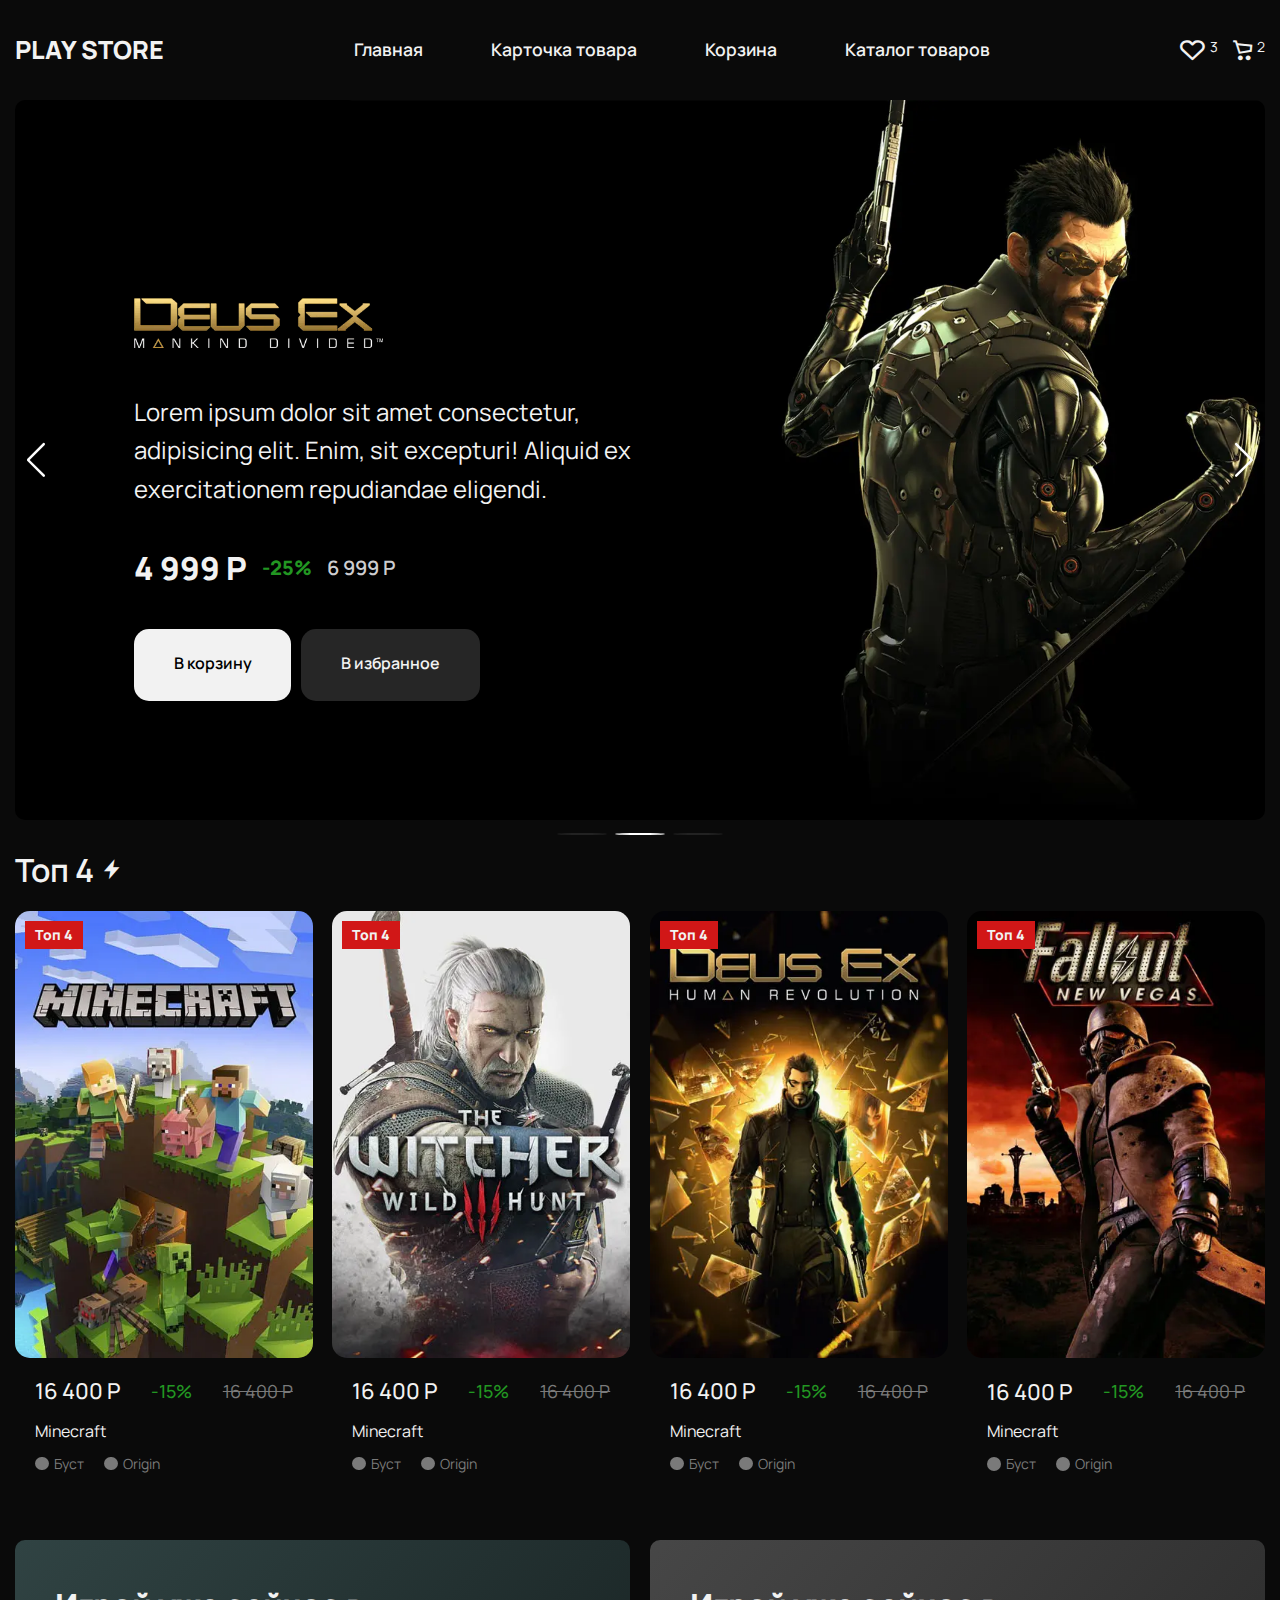
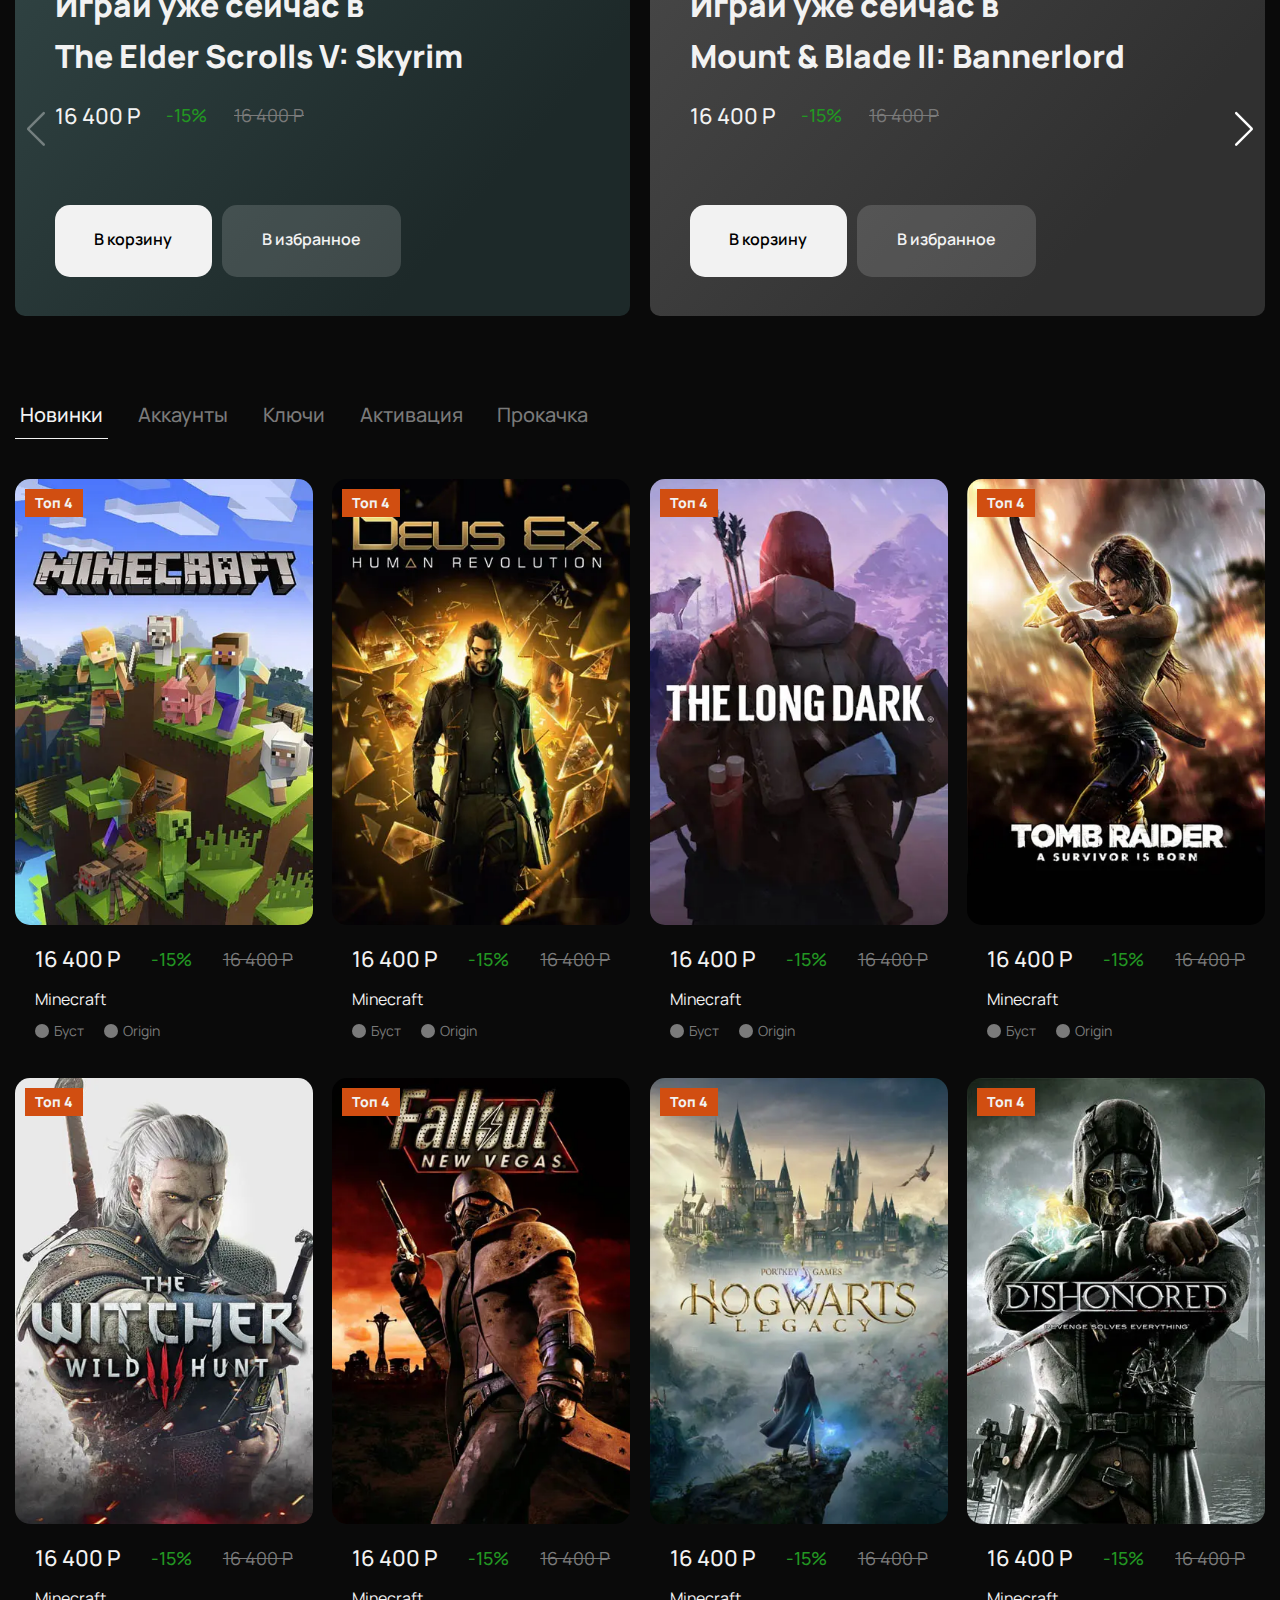
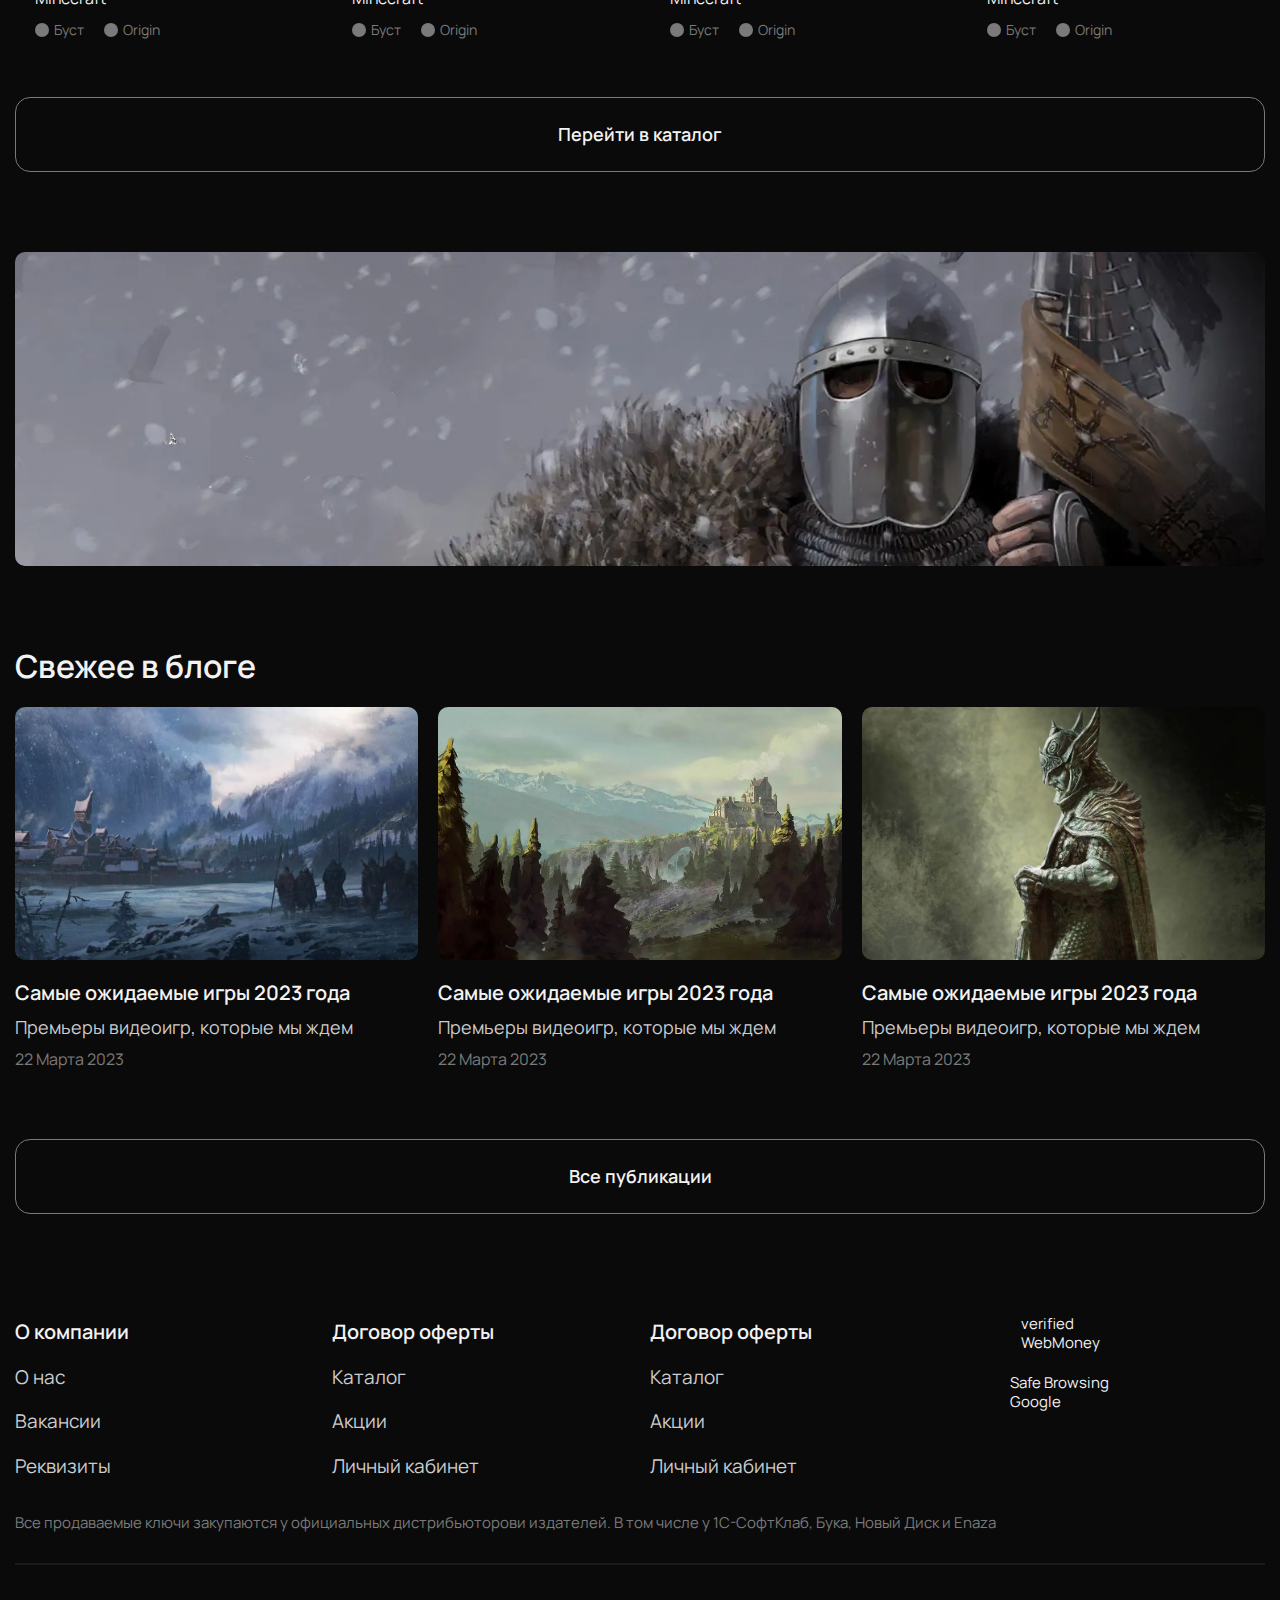
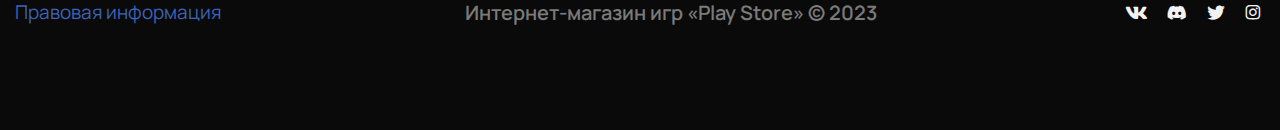
==== commit e691333d: "play-store" ====
--- a/home.html
+++ b/home.html
@@ -6,7 +6,7 @@
 	<meta charset="UTF-8">
 	<meta name="format-detection" content="telephone=no">
 	<!-- <style>body{opacity: 0;}</style> -->
-	<link rel="stylesheet" href="css/style.min.css?_v=20231120213209">
+	<link rel="stylesheet" href="css/style.min.css?_v=20231125023028">
 	<link rel="shortcut icon" href="favicon.ico">
 	<!-- <meta name="robots" content="noindex, nofollow"> -->
 	<meta name="viewport" content="width=device-width, initial-scale=1.0">
@@ -20,7 +20,7 @@
 
 					<div class="header__main">
 
-						<button type="button" class="menu__icon icon-menu"><span></span></button>
+						<button type="button" class="menu__icon icon-menu" aria-label="Меню"><span></span></button>
 
 						<a href="home.html" class="header__logo">play store</a>
 
@@ -39,11 +39,11 @@
 						</div>
 
 						<div class="header__buttons">
-							<a href="" class="header__btn-like">
+							<a href="#" class="header__btn-like">
 								<span class="header__icon _icon-heart"></span>
 								<div class="header__quantity">3</div>
 							</a>
-							<a href="" class="header__btn-cart">
+							<a href="#" class="header__btn-cart">
 								<span class="header__icon _icon-cart"></span>
 								<div class="header__quantity">2</div>
 							</a>
@@ -153,8 +153,8 @@
 							<!-- Если нужна пагинация -->
 							<div class="swiper-pagination"></div>
 							<!-- Если нужна навигация (влево/вправо) -->
-							<button type="button" class="swiper-button-prev swiper-button-prev_poster"></button>
-							<button type="button" class="swiper-button-next swiper-button-next_poster"></button>
+							<button type="button" class="swiper-button-prev swiper-button-prev_poster" aria-label="Влево"></button>
+							<button type="button" class="swiper-button-next swiper-button-next_poster" aria-label="Вправо"></button>
 						</div>
 
 					</div>
@@ -176,7 +176,7 @@
 
 								<div class="mainpage-product__body">
 
-									<a href="" class="mainpage-product__image-wrapper">
+									<a href="#" class="mainpage-product__image-wrapper">
 										<div class="mainpage-product__image-ibg">
 											<picture><source data-srcset="img/mainpage-store/covers/1.webp" srcset="[data-uri]" type="image/webp"><img src="[data-uri]"  data-src="img/mainpage-store/covers/1.jpg" alt="Картинка"></picture>
 										</div>
@@ -188,7 +188,7 @@
 										</div>
 									</div>
 
-									<button class="mainpage-product__btn-wrapper mainpage-btn">
+									<button class="mainpage-product__btn-wrapper mainpage-btn" aria-label="В избранное">
 										<span class="mainpage-btn__btn _icon-heart"></span>
 									</button>
 
@@ -224,8 +224,8 @@
 									</div>
 
 									<div class="mainpage-product__buttons">
-										<button class="mainpage-product__btn-like _icon-heart"></button>
-										<button class="mainpage-product__btn-cart _icon-cart"></button>
+										<button class="mainpage-product__btn-like _icon-heart" aria-label="В избранное"></button>
+										<button class="mainpage-product__btn-cart _icon-cart" aria-label="В корзину"></button>
 									</div>
 
 								</div>
@@ -236,7 +236,7 @@
 
 								<div class="mainpage-product__body">
 
-									<a href="" class="mainpage-product__image-wrapper">
+									<a href="#" class="mainpage-product__image-wrapper">
 										<div class="mainpage-product__image-ibg">
 											<picture><source data-srcset="img/mainpage-store/covers/2.webp" srcset="[data-uri]" type="image/webp"><img src="[data-uri]"  data-src="img/mainpage-store/covers/2.jpg" alt="Картинка"></picture>
 										</div>
@@ -248,7 +248,7 @@
 										</div>
 									</div>
 
-									<button class="mainpage-product__btn-wrapper mainpage-btn">
+									<button class="mainpage-product__btn-wrapper mainpage-btn" aria-label="В избранное">
 										<span class="mainpage-btn__btn _icon-heart"></span>
 									</button>
 
@@ -284,8 +284,8 @@
 									</div>
 
 									<div class="mainpage-product__buttons">
-										<button class="mainpage-product__btn-like _icon-heart"></button>
-										<button class="mainpage-product__btn-cart _icon-cart"></button>
+										<button class="mainpage-product__btn-like _icon-heart" aria-label="В избранное"></button>
+										<button class="mainpage-product__btn-cart _icon-cart" aria-label="В корзину"></button>
 									</div>
 
 								</div>
@@ -296,7 +296,7 @@
 
 								<div class="mainpage-product__body">
 
-									<a href="" class="mainpage-product__image-wrapper">
+									<a href="#" class="mainpage-product__image-wrapper">
 										<div class="mainpage-product__image-ibg">
 											<picture><source data-srcset="img/mainpage-store/covers/3.webp" srcset="[data-uri]" type="image/webp"><img src="[data-uri]"  data-src="img/mainpage-store/covers/3.jpg" alt="Картинка"></picture>
 										</div>
@@ -308,7 +308,7 @@
 										</div>
 									</div>
 
-									<button class="mainpage-product__btn-wrapper mainpage-btn">
+									<button class="mainpage-product__btn-wrapper mainpage-btn" aria-label="В избранное">
 										<span class="mainpage-btn__btn _icon-heart"></span>
 									</button>
 
@@ -344,8 +344,8 @@
 									</div>
 
 									<div class="mainpage-product__buttons">
-										<button class="mainpage-product__btn-like _icon-heart"></button>
-										<button class="mainpage-product__btn-cart _icon-cart"></button>
+										<button class="mainpage-product__btn-like _icon-heart" aria-label="В избранное"></button>
+										<button class="mainpage-product__btn-cart _icon-cart" aria-label="В корзину"></button>
 									</div>
 
 								</div>
@@ -356,7 +356,7 @@
 
 								<div class="mainpage-product__body">
 
-									<a href="" class="mainpage-product__image-wrapper">
+									<a href="#" class="mainpage-product__image-wrapper">
 										<div class="mainpage-product__image-ibg">
 											<picture><source data-srcset="img/mainpage-store/covers/4.webp" srcset="[data-uri]" type="image/webp"><img src="[data-uri]"  data-src="img/mainpage-store/covers/4.jpg" alt="Картинка"></picture>
 										</div>
@@ -368,7 +368,7 @@
 										</div>
 									</div>
 
-									<button class="mainpage-product__btn-wrapper mainpage-btn">
+									<button class="mainpage-product__btn-wrapper mainpage-btn" aria-label="В избранное">
 										<span class="mainpage-btn__btn _icon-heart"></span>
 									</button>
 
@@ -404,8 +404,8 @@
 									</div>
 
 									<div class="mainpage-product__buttons">
-										<button class="mainpage-product__btn-like _icon-heart"></button>
-										<button class="mainpage-product__btn-cart _icon-cart"></button>
+										<button class="mainpage-product__btn-like _icon-heart" aria-label="В избранное"></button>
+										<button class="mainpage-product__btn-cart _icon-cart" aria-label="В корзину"></button>
 									</div>
 
 								</div>
@@ -530,8 +530,8 @@
 							</div>
 
 							<!-- Если нужна навигация (влево/вправо) -->
-							<button type="button" class="swiper-button-prev swiper-button-prev_games"></button>
-							<button type="button" class="swiper-button-next swiper-button-prev_games"></button>
+							<button type="button" class="swiper-button-prev swiper-button-prev_games" aria-label="Влево"></button>
+							<button type="button" class="swiper-button-next swiper-button-next_games" aria-label="Вправо"></button>
 
 						</div>
 
@@ -563,7 +563,7 @@
 
 											<div class="mainpage-product__body">
 
-												<a href="" class="mainpage-product__image-wrapper">
+												<a href="#" class="mainpage-product__image-wrapper">
 													<div class="mainpage-product__image-ibg">
 														<picture><source data-srcset="img/mainpage-store/covers/1.webp" srcset="[data-uri]" type="image/webp"><img src="[data-uri]"  data-src="img/mainpage-store/covers/1.jpg" alt="Картинка"></picture>
 													</div>
@@ -575,7 +575,7 @@
 													</div>
 												</div>
 
-												<button class="mainpage-product__btn-wrapper mainpage-btn">
+												<button class="mainpage-product__btn-wrapper mainpage-btn" aria-label="В избранное">
 													<span class="mainpage-btn__btn _icon-heart"></span>
 												</button>
 
@@ -611,8 +611,8 @@
 												</div>
 
 												<div class="mainpage-product__buttons">
-													<button class="mainpage-product__btn-like _icon-heart"></button>
-													<button class="mainpage-product__btn-cart _icon-cart"></button>
+													<button class="mainpage-product__btn-like _icon-heart" aria-label="В избранное"></button>
+													<button class="mainpage-product__btn-cart _icon-cart" aria-label="В корзину"></button>
 												</div>
 
 											</div>
@@ -623,7 +623,7 @@
 
 											<div class="mainpage-product__body">
 
-												<a href="" class="mainpage-product__image-wrapper">
+												<a href="#" class="mainpage-product__image-wrapper">
 													<div class="mainpage-product__image-ibg">
 														<picture><source data-srcset="img/mainpage-store/covers/3.webp" srcset="[data-uri]" type="image/webp"><img src="[data-uri]"  data-src="img/mainpage-store/covers/3.jpg" alt="Картинка"></picture>
 													</div>
@@ -635,7 +635,7 @@
 													</div>
 												</div>
 
-												<button class="mainpage-product__btn-wrapper mainpage-btn">
+												<button class="mainpage-product__btn-wrapper mainpage-btn" aria-label="В избранное">
 													<span class="mainpage-btn__btn _icon-heart"></span>
 												</button>
 
@@ -671,8 +671,8 @@
 												</div>
 
 												<div class="mainpage-product__buttons">
-													<button class="mainpage-product__btn-like _icon-heart"></button>
-													<button class="mainpage-product__btn-cart _icon-cart"></button>
+													<button class="mainpage-product__btn-like _icon-heart" aria-label="В избранное"></button>
+													<button class="mainpage-product__btn-cart _icon-cart" aria-label="В корзину"></button>
 												</div>
 
 											</div>
@@ -683,7 +683,7 @@
 
 											<div class="mainpage-product__body">
 
-												<a href="" class="mainpage-product__image-wrapper">
+												<a href="#" class="mainpage-product__image-wrapper">
 													<div class="mainpage-product__image-ibg">
 														<picture><source data-srcset="img/mainpage-store/covers/5.webp" srcset="[data-uri]" type="image/webp"><img src="[data-uri]"  data-src="img/mainpage-store/covers/5.jpg" alt="Картинка"></picture>
 													</div>
@@ -695,7 +695,7 @@
 													</div>
 												</div>
 
-												<button class="mainpage-product__btn-wrapper mainpage-btn">
+												<button class="mainpage-product__btn-wrapper mainpage-btn" aria-label="В избранное">
 													<span class="mainpage-btn__btn _icon-heart"></span>
 												</button>
 
@@ -731,8 +731,8 @@
 												</div>
 
 												<div class="mainpage-product__buttons">
-													<button class="mainpage-product__btn-like _icon-heart"></button>
-													<button class="mainpage-product__btn-cart _icon-cart"></button>
+													<button class="mainpage-product__btn-like _icon-heart" aria-label="В избранное"></button>
+													<button class="mainpage-product__btn-cart _icon-cart" aria-label="В корзину"></button>
 												</div>
 
 											</div>
@@ -743,7 +743,7 @@
 
 											<div class="mainpage-product__body">
 
-												<a href="" class="mainpage-product__image-wrapper">
+												<a href="#" class="mainpage-product__image-wrapper">
 													<div class="mainpage-product__image-ibg">
 														<picture><source data-srcset="img/mainpage-store/covers/7.webp" srcset="[data-uri]" type="image/webp"><img src="[data-uri]"  data-src="img/mainpage-store/covers/7.jpg" alt="Картинка"></picture>
 													</div>
@@ -755,7 +755,7 @@
 													</div>
 												</div>
 
-												<button class="mainpage-product__btn-wrapper mainpage-btn">
+												<button class="mainpage-product__btn-wrapper mainpage-btn" aria-label="В избранное">
 													<span class="mainpage-btn__btn _icon-heart"></span>
 												</button>
 
@@ -791,8 +791,8 @@
 												</div>
 
 												<div class="mainpage-product__buttons">
-													<button class="mainpage-product__btn-like _icon-heart"></button>
-													<button class="mainpage-product__btn-cart _icon-cart"></button>
+													<button class="mainpage-product__btn-like _icon-heart" aria-label="В избранное"></button>
+													<button class="mainpage-product__btn-cart _icon-cart" aria-label="В корзину"></button>
 												</div>
 
 											</div>
@@ -803,7 +803,7 @@
 
 											<div class="mainpage-product__body">
 
-												<a href="" class="mainpage-product__image-wrapper">
+												<a href="#" class="mainpage-product__image-wrapper">
 													<div class="mainpage-product__image-ibg">
 														<picture><source data-srcset="img/mainpage-store/covers/2.webp" srcset="[data-uri]" type="image/webp"><img src="[data-uri]"  data-src="img/mainpage-store/covers/2.jpg" alt="Картинка"></picture>
 													</div>
@@ -815,7 +815,7 @@
 													</div>
 												</div>
 
-												<button class="mainpage-product__btn-wrapper mainpage-btn">
+												<button class="mainpage-product__btn-wrapper mainpage-btn" aria-label="В избранное">
 													<span class="mainpage-btn__btn _icon-heart"></span>
 												</button>
 
@@ -851,8 +851,8 @@
 												</div>
 
 												<div class="mainpage-product__buttons">
-													<button class="mainpage-product__btn-like _icon-heart"></button>
-													<button class="mainpage-product__btn-cart _icon-cart"></button>
+													<button class="mainpage-product__btn-like _icon-heart" aria-label="В избранное"></button>
+													<button class="mainpage-product__btn-cart _icon-cart" aria-label="В корзину"></button>
 												</div>
 
 											</div>
@@ -863,7 +863,7 @@
 
 											<div class="mainpage-product__body">
 
-												<a href="" class="mainpage-product__image-wrapper">
+												<a href="#" class="mainpage-product__image-wrapper">
 													<div class="mainpage-product__image-ibg">
 														<picture><source data-srcset="img/mainpage-store/covers/4.webp" srcset="[data-uri]" type="image/webp"><img src="[data-uri]"  data-src="img/mainpage-store/covers/4.jpg" alt="Картинка"></picture>
 													</div>
@@ -875,7 +875,7 @@
 													</div>
 												</div>
 
-												<button class="mainpage-product__btn-wrapper mainpage-btn">
+												<button class="mainpage-product__btn-wrapper mainpage-btn" aria-label="В избранное">
 													<span class="mainpage-btn__btn _icon-heart"></span>
 												</button>
 
@@ -911,8 +911,8 @@
 												</div>
 
 												<div class="mainpage-product__buttons">
-													<button class="mainpage-product__btn-like _icon-heart"></button>
-													<button class="mainpage-product__btn-cart _icon-cart"></button>
+													<button class="mainpage-product__btn-like _icon-heart" aria-label="В избранное"></button>
+													<button class="mainpage-product__btn-cart _icon-cart" aria-label="В корзину"></button>
 												</div>
 
 											</div>
@@ -923,7 +923,7 @@
 
 											<div class="mainpage-product__body">
 
-												<a href="" class="mainpage-product__image-wrapper">
+												<a href="#" class="mainpage-product__image-wrapper">
 													<div class="mainpage-product__image-ibg">
 														<picture><source data-srcset="img/mainpage-store/covers/6.webp" srcset="[data-uri]" type="image/webp"><img src="[data-uri]"  data-src="img/mainpage-store/covers/6.jpg" alt="Картинка"></picture>
 													</div>
@@ -935,7 +935,7 @@
 													</div>
 												</div>
 
-												<button class="mainpage-product__btn-wrapper mainpage-btn">
+												<button class="mainpage-product__btn-wrapper mainpage-btn" aria-label="В избранное">
 													<span class="mainpage-btn__btn _icon-heart"></span>
 												</button>
 
@@ -971,8 +971,8 @@
 												</div>
 
 												<div class="mainpage-product__buttons">
-													<button class="mainpage-product__btn-like _icon-heart"></button>
-													<button class="mainpage-product__btn-cart _icon-cart"></button>
+													<button class="mainpage-product__btn-like _icon-heart" aria-label="В избранное"></button>
+													<button class="mainpage-product__btn-cart _icon-cart" aria-label="В корзину"></button>
 												</div>
 
 											</div>
@@ -983,7 +983,7 @@
 
 											<div class="mainpage-product__body">
 
-												<a href="" class="mainpage-product__image-wrapper">
+												<a href="#" class="mainpage-product__image-wrapper">
 													<div class="mainpage-product__image-ibg">
 														<picture><source data-srcset="img/mainpage-store/covers/8.webp" srcset="[data-uri]" type="image/webp"><img src="[data-uri]"  data-src="img/mainpage-store/covers/8.jpg" alt="Картинка"></picture>
 													</div>
@@ -995,7 +995,7 @@
 													</div>
 												</div>
 
-												<button class="mainpage-product__btn-wrapper mainpage-btn">
+												<button class="mainpage-product__btn-wrapper mainpage-btn" aria-label="В избранное">
 													<span class="mainpage-btn__btn _icon-heart"></span>
 												</button>
 
@@ -1031,8 +1031,8 @@
 												</div>
 
 												<div class="mainpage-product__buttons">
-													<button class="mainpage-product__btn-like _icon-heart"></button>
-													<button class="mainpage-product__btn-cart _icon-cart"></button>
+													<button class="mainpage-product__btn-like _icon-heart" aria-label="В избранное"></button>
+													<button class="mainpage-product__btn-cart _icon-cart" aria-label="В корзину"></button>
 												</div>
 
 											</div>
@@ -1058,7 +1058,7 @@
 							</div>
 						</div>
 
-						<a href="" class="mainpage-store__link mainpage-link">Перейти в каталог</a>
+						<a href="#" class="mainpage-store__link mainpage-link">Перейти в каталог</a>
 
 						<div class="mainpage-store__img-wrapper">
 							<div class="mainpage-store__img-ibg">
@@ -1078,7 +1078,7 @@
 
 						<div class="mainpage-blog__body">
 
-							<a href="" class="mainpage-blog__main">
+							<a href="#" class="mainpage-blog__main">
 
 								<div class="mainpage-blog__image-wrapper">
 									<div class="mainpage-blog__image-ibg">
@@ -1087,14 +1087,14 @@
 								</div>
 
 								<div class="mainpage-blog__content">
-									<p class="mainpage-blog__text">Настоящие пираты: какими они были</p>
-									<p class="mainpage-blog__txt">20 малоизвестных фактов о пиратах</p>
-									<p class="mainpage-blog__note">22 Марта 2021</p>
+									<p class="mainpage-blog__text">Самые ожидаемые игры 2023 года</p>
+									<p class="mainpage-blog__txt">Премьеры видеоигр, которые мы ждем</p>
+									<p class="mainpage-blog__note">22 Марта 2023</p>
 								</div>
 
 							</a>
 
-							<a href="" class="mainpage-blog__main">
+							<a href="#" class="mainpage-blog__main">
 
 								<div class="mainpage-blog__image-wrapper">
 									<div class="mainpage-blog__image-ibg">
@@ -1103,14 +1103,14 @@
 								</div>
 
 								<div class="mainpage-blog__content">
-									<p class="mainpage-blog__text">Настоящие пираты: какими они были</p>
-									<p class="mainpage-blog__txt">20 малоизвестных фактов о пиратах</p>
-									<p class="mainpage-blog__note">22 Марта 2021</p>
+									<p class="mainpage-blog__text">Самые ожидаемые игры 2023 года</p>
+									<p class="mainpage-blog__txt">Премьеры видеоигр, которые мы ждем</p>
+									<p class="mainpage-blog__note">22 Марта 2023</p>
 								</div>
 
 							</a>
 
-							<a href="" class="mainpage-blog__main">
+							<a href="#" class="mainpage-blog__main">
 
 								<div class="mainpage-blog__image-wrapper">
 									<div class="mainpage-blog__image-ibg">
@@ -1119,16 +1119,16 @@
 								</div>
 
 								<div class="mainpage-blog__content">
-									<p class="mainpage-blog__text">Настоящие пираты: какими они были</p>
-									<p class="mainpage-blog__txt">20 малоизвестных фактов о пиратах</p>
-									<p class="mainpage-blog__note">22 Марта 2021</p>
+									<p class="mainpage-blog__text">Самые ожидаемые игры 2023 года</p>
+									<p class="mainpage-blog__txt">Премьеры видеоигр, которые мы ждем</p>
+									<p class="mainpage-blog__note">22 Марта 2023</p>
 								</div>
 
 							</a>
 
 						</div>
 
-						<a href="" class="mainpage-blog__link mainpage-link">Все публикации</a>
+						<a href="#" class="mainpage-blog__link mainpage-link">Все публикации</a>
 
 					</div>
 				</div>
@@ -1151,24 +1151,24 @@
 					<div class="footer__body">
 
 						<div class="footer__column">
-							<a href="" class="footer__text">О компании</a>
-							<a href="" class="footer__txt">О нас</a>
-							<a href="" class="footer__txt">Вакансии</a>
-							<a href="" class="footer__txt">Реквизиты</a>
+							<a href="#" class="footer__text">О компании</a>
+							<a href="#" class="footer__txt">О нас</a>
+							<a href="#" class="footer__txt">Вакансии</a>
+							<a href="#" class="footer__txt">Реквизиты</a>
 						</div>
 
 						<div class="footer__column">
-							<a href="" class="footer__text">Договор оферты</a>
-							<a href="" class="footer__txt">Каталог</a>
-							<a href="" class="footer__txt">Акции</a>
-							<a href="" class="footer__txt">Личный кабинет</a>
+							<a href="#" class="footer__text">Договор оферты</a>
+							<a href="#" class="footer__txt">Каталог</a>
+							<a href="#" class="footer__txt">Акции</a>
+							<a href="#" class="footer__txt">Личный кабинет</a>
 						</div>
 
 						<div class="footer__column">
-							<a href="" class="footer__text">Договор оферты</a>
-							<a href="" class="footer__txt">Каталог</a>
-							<a href="" class="footer__txt">Акции</a>
-							<a href="" class="footer__txt">Личный кабинет</a>
+							<a href="#" class="footer__text">Договор оферты</a>
+							<a href="#" class="footer__txt">Каталог</a>
+							<a href="#" class="footer__txt">Акции</a>
+							<a href="#" class="footer__txt">Личный кабинет</a>
 						</div>
 
 						<div class="footer__row">
@@ -1207,14 +1207,14 @@
 					<div class="footer__line mainpage-line"></div>
 
 					<div class="footer__main">
-						<a href="" class="footer__txt footer__txt_color">Правовая информация</a>
+						<a href="#" class="footer__txt footer__txt_color">Правовая информация</a>
 						<p class="footer__text footer__text_color">Интернет-магазин игр «Play Store» © 2023</p>
 
 						<div class="footer__icons">
-							<a href="" class="footer__icon _icon-vk"></a>
-							<a href="" class="footer__icon _icon-discord"></a>
-							<a href="" class="footer__icon _icon-twitter"></a>
-							<a href="" class="footer__icon _icon-instagram"></a>
+							<a href="#" class="footer__icon _icon-vk" aria-label="ВКонтакте"></a>
+							<a href="#" class="footer__icon _icon-discord" aria-label="Дискорд"></a>
+							<a href="#" class="footer__icon _icon-twitter" aria-label="Твиттер"></a>
+							<a href="#" class="footer__icon _icon-instagram" aria-label="Инстаграм"></a>
 						</div>
 
 					</div>
@@ -1224,7 +1224,7 @@
 		</footer>
 	</div>
 
-	<script src="js/app.min.js?_v=20231120213209"></script>
+	<script src="js/app.min.js?_v=20231125023028"></script>
 </body>
 
 </html>--- a/css/style.min.css
+++ b/css/style.min.css
@@ -1 +1 @@
-@charset "UTF-8";@import url(https://fonts.googleapis.com/css?family=Manrope:300,regular,500,600,700,800&display=swap);@import url(https://fonts.googleapis.com/css?family=Roboto:regular,500,700&display=swap);@import url(https://fonts.googleapis.com/css?family=Montserrat:regular,500,700&display=swap);@import url(https://fonts.googleapis.com/css?family=Inter:regular,600&display=swap);@font-face{font-family:icons;font-display:swap;src:url(../fonts/icons.woff2) format("woff2"),url(../fonts/icons.woff) format("woff");font-weight:400;font-style:normal}._spoller-init .spollers__title::before,.mainpage-tabs__title::before,.select__value:after,[class*=_icon-]:before{font-family:icons;font-style:normal;font-weight:400;font-variant:normal;text-transform:none;line-height:1;-webkit-font-smoothing:antialiased;-moz-osx-font-smoothing:grayscale}[class*=_icon-]:before{display:block}._icon-filter:before{content:"\e900"}._icon-select:before{content:"\e90e"}._icon-loupe:before{content:"\e901"}._icon-discord:before{content:"\e903"}._icon-twitter:before{content:"\e904"}._icon-instagram:before{content:"\e905"}._icon-heart:before{content:"\e906"}._icon-cart:before{content:"\e907"}._icon-zipper:before{content:"\e908"}._icon-vk:before{content:"\e909"}*{padding:0;margin:0;border:0}*,:after,:before{-webkit-box-sizing:border-box;box-sizing:border-box}body,html{height:100%;min-width:320px}body{color:#f2f2f2;line-height:1.3;font-family:Manrope;font-size:.9375rem;-ms-text-size-adjust:100%;-moz-text-size-adjust:100%;-webkit-text-size-adjust:100%;-webkit-font-smoothing:antialiased;-moz-osx-font-smoothing:grayscale}button,input,textarea{font-family:Manrope;font-size:inherit}button{cursor:pointer;color:inherit;background-color:inherit}a{color:inherit}a:link,a:visited{text-decoration:none}a:hover{text-decoration:none}ul li{list-style:none}img{vertical-align:top}h1,h2,h3,h4,h5,h6{font-weight:inherit;font-size:inherit}.lock body{overflow:hidden;-ms-touch-action:none;touch-action:none}.wrapper{min-height:100%;display:-webkit-box;display:-ms-flexbox;display:flex;-webkit-box-orient:vertical;-webkit-box-direction:normal;-ms-flex-direction:column;flex-direction:column}.wrapper>main{-webkit-box-flex:1;-ms-flex:1 1 auto;flex:1 1 auto}.wrapper>*{min-width:0}[class*=__container]{max-width:78.75rem;-webkit-box-sizing:content-box;box-sizing:content-box;margin:0 auto;padding:0 .9375rem}[class*=__wide]{max-width:120rem;margin:0 auto;-webkit-transition:all .15s ease 0s;transition:all .15s ease 0s}.payment-form__button{margin-bottom:1.25rem}.payment-form__label{color:#7a7a7a;margin-bottom:1.25rem;display:block}@supports (font-size:clamp(0.875rem ,0.8337628866rem + 0.206185567vw ,1rem)){.payment-form__label{font-size:clamp(.875rem ,.8337628866rem + .206185567vw ,1rem)}}@supports not (font-size:clamp(0.875rem ,0.8337628866rem + 0.206185567vw ,1rem)){.payment-form__label{font-size:calc(.875rem + .125 * (100vw - 20rem)/ 60.625)}}.payment-form__checkbox._form-error label{color:#c71d1d}.payment-form__checkbox._form-error label:active{color:#f2f2f2}.form-range__body{display:-webkit-box;display:-ms-flexbox;display:flex;padding-bottom:1.25rem}.form-range__column{max-width:50%;display:-webkit-box;display:-ms-flexbox;display:flex;-webkit-box-orient:vertical;-webkit-box-direction:normal;-ms-flex-direction:column;flex-direction:column;-webkit-box-pack:justify;-ms-flex-pack:justify;justify-content:space-between}.form-range__label{padding-left:1.25rem;margin-bottom:.625rem;display:inline-block}@supports (font-size:clamp(1rem ,0.9587628866rem + 0.206185567vw ,1.125rem)){.form-range__label{font-size:clamp(1rem ,.9587628866rem + .206185567vw ,1.125rem)}}@supports not (font-size:clamp(1rem ,0.9587628866rem + 0.206185567vw ,1.125rem)){.form-range__label{font-size:calc(1rem + .125 * (100vw - 20rem)/ 60.625)}}.form-range__range{margin:0 1.875rem 0 1.875rem}.catalog-form__main{display:-ms-grid;display:grid;gap:1.25rem}.catalog-form__text{font-weight:700}@supports (font-size:clamp(1rem ,0.9175257732rem + 0.412371134vw ,1.25rem)){.catalog-form__text{font-size:clamp(1rem ,.9175257732rem + .412371134vw ,1.25rem)}}@supports not (font-size:clamp(1rem ,0.9175257732rem + 0.412371134vw ,1.25rem)){.catalog-form__text{font-size:calc(1rem + .25 * (100vw - 20rem)/ 60.625)}}.catalog-form__box{display:-webkit-box;display:-ms-flexbox;display:flex;-webkit-box-pack:justify;-ms-flex-pack:justify;justify-content:space-between;gap:.625rem;-webkit-box-align:center;-ms-flex-align:center;align-items:center}.catalog-form__close-wrapper{position:absolute;top:0;right:0;padding:1.5625rem 1.875rem;display:none}.catalog-form__close::after,.catalog-form__close::before{content:"";position:absolute;top:50%;left:50%;width:1.25rem;height:.125rem;background-color:#fff;-webkit-transform-origin:center center;-ms-transform-origin:center center;transform-origin:center center}.catalog-form__close::before{-webkit-transform:translate(-50%,-50%) rotate(45deg);-ms-transform:translate(-50%,-50%) rotate(45deg);transform:translate(-50%,-50%) rotate(45deg)}.catalog-form__close::after{-webkit-transform:translate(-50%,-50%) rotate(-45deg);-ms-transform:translate(-50%,-50%) rotate(-45deg);transform:translate(-50%,-50%) rotate(-45deg)}input[type=email],input[type=tel],input[type=text],textarea{-webkit-appearance:none;-moz-appearance:none;appearance:none}.input{border-radius:0;width:100%;display:block;padding:.46875rem .9375rem;color:#f2f2f2;background-color:transparent;border-radius:.9375rem;border:.0625rem solid #7a7a7a}.input_price-start{border-radius:.9375rem 0 0 .9375rem;border-right:none;color:#f2f2f2}.input_price-end{border-radius:0 .9375rem .9375rem 0;color:#f2f2f2}.input._form-focus{outline:.0625rem solid #7a7a7a;border:.0625rem solid transparent}.input._form-error{outline:.0625rem solid #c71d1d;border:.0625rem solid transparent}.input::-webkit-input-placeholder{color:#7a7a7a;font-size:.875rem}.input::-moz-placeholder{color:#7a7a7a;font-size:.875rem}.input:-ms-input-placeholder{color:#7a7a7a;font-size:.875rem}.input::-ms-input-placeholder{color:#7a7a7a;font-size:.875rem}.input::placeholder{color:#7a7a7a;font-size:.875rem}textarea.input{resize:none;padding:0 0}.checkbox{position:relative}.checkbox:not(:last-child){margin-bottom:.3125em}.checkbox__input{position:absolute;width:0;height:0;opacity:0}.checkbox__input:focus+.checkbox__label:before{-webkit-box-shadow:0 0 .3125rem #000;box-shadow:0 0 .3125rem #000}.checkbox__input:checked+.checkbox__label:before{background:#229622;border:.0625rem solid transparent}.checkbox__label{cursor:pointer;display:-webkit-inline-box;display:-ms-inline-flexbox;display:inline-flex;-webkit-box-align:center;-ms-flex-align:center;align-items:center;position:relative;gap:.625rem;color:#7a7a7a}.checkbox__label:before{content:"";-ms-flex-item-align:start;align-self:flex-start;-webkit-box-flex:0;-ms-flex:0 0 1.25rem;flex:0 0 1.25rem;width:1.25rem;height:1.25rem;border:.0625rem solid #7a7a7a}@supports (font-size:clamp(0.875rem ,0.8337628866rem + 0.206185567vw ,1rem)){.checkbox__text{font-size:clamp(.875rem ,.8337628866rem + .206185567vw ,1rem)}}@supports not (font-size:clamp(0.875rem ,0.8337628866rem + 0.206185567vw ,1rem)){.checkbox__text{font-size:calc(.875rem + .125 * (100vw - 20rem)/ 60.625)}}.checkbox__text a{color:#4263a8}.checkbox .checkbox__input:checked+.checkbox__label{color:#f2f2f2}.options{display:-webkit-box;display:-ms-flexbox;display:flex;-webkit-box-orient:vertical;-webkit-box-direction:normal;-ms-flex-direction:column;flex-direction:column;-webkit-box-align:start;-ms-flex-align:start;align-items:flex-start}.options__item{cursor:pointer}.options__item:not(:last-child){margin-bottom:.3125rem}.options__input{width:0;height:0;opacity:0;position:absolute}.options__input:focus+.options__label:before{-webkit-box-shadow:0 0 .3125rem #000;box-shadow:0 0 .3125rem #000}.options__input:checked+.options__label:after{-webkit-transform:scale(1);-ms-transform:scale(1);transform:scale(1)}.options__label{display:-webkit-inline-box;display:-ms-inline-flexbox;display:inline-flex;-webkit-box-align:center;-ms-flex-align:center;align-items:center;cursor:pointer;gap:.625rem;line-height:1}.options__label:before{content:"";-ms-flex-item-align:start;align-self:flex-start;width:1.25rem;height:1.25rem;-webkit-box-flex:0;-ms-flex:0 0 1.25rem;flex:0 0 1.25rem;border-radius:50%;border:.0625rem solid #7a7a7a}.options__label:after{content:"";-webkit-transition:all .3s ease 0s;transition:all .3s ease 0s;-webkit-transform:scale(0);-ms-transform:scale(0);transform:scale(0);width:.625rem;height:.625rem;border-radius:50%;background-color:#229622;position:absolute;left:.3125rem;top:.3125rem}.options__main{display:-ms-grid;display:grid;-ms-grid-columns:(1fr)[2];grid-template-columns:repeat(2,1fr)}@supports (gap:clamp(0.625rem ,0.418814433rem + 1.0309278351vw ,1.25rem)){.options__main{gap:clamp(.625rem ,.418814433rem + 1.0309278351vw ,1.25rem)}}@supports not (gap:clamp(0.625rem ,0.418814433rem + 1.0309278351vw ,1.25rem)){.options__main{gap:calc(.625rem + .625 * (100vw - 20rem)/ 60.625)}}@supports (padding-bottom:clamp(1.25rem ,0.837628866rem + 2.0618556701vw ,2.5rem)){.options__main{padding-bottom:clamp(1.25rem ,.837628866rem + 2.0618556701vw ,2.5rem)}}@supports not (padding-bottom:clamp(1.25rem ,0.837628866rem + 2.0618556701vw ,2.5rem)){.options__main{padding-bottom:calc(1.25rem + 1.25 * (100vw - 20rem)/ 60.625)}}.options__item{border-radius:1.25rem;background-color:#131b1f;display:-webkit-box;display:-ms-flexbox;display:flex;-webkit-box-orient:vertical;-webkit-box-direction:normal;-ms-flex-direction:column;flex-direction:column;-webkit-box-pack:justify;-ms-flex-pack:justify;justify-content:space-between;-webkit-column-gap:.625rem;-moz-column-gap:.625rem;column-gap:.625rem;min-width:100%}@supports (padding:clamp(0.625rem ,0.212628866rem + 2.0618556701vw ,1.875rem)){.options__item{padding:clamp(.625rem ,.212628866rem + 2.0618556701vw ,1.875rem)}}@supports not (padding:clamp(0.625rem ,0.212628866rem + 2.0618556701vw ,1.875rem)){.options__item{padding:calc(.625rem + 1.25 * (100vw - 20rem)/ 60.625)}}@supports (row-gap:clamp(3.125rem ,1.5865384615rem + 5.1282051282vw ,5.625rem)){.options__item{row-gap:clamp(3.125rem ,1.5865384615rem + 5.1282051282vw ,5.625rem)}}@supports not (row-gap:clamp(3.125rem ,1.5865384615rem + 5.1282051282vw ,5.625rem)){.options__item{row-gap:calc(3.125rem + 2.5 * (100vw - 30rem)/ 48.75)}}.options__row{position:relative}.options__text{font-weight:500}@supports (font-size:clamp(1rem ,0.8350515464rem + 0.824742268vw ,1.5rem)){.options__text{font-size:clamp(1rem ,.8350515464rem + .824742268vw ,1.5rem)}}@supports not (font-size:clamp(1rem ,0.8350515464rem + 0.824742268vw ,1.5rem)){.options__text{font-size:calc(1rem + .5 * (100vw - 20rem)/ 60.625)}}.options__box{display:-webkit-box;display:-ms-flexbox;display:flex;-webkit-column-gap:.625rem;-moz-column-gap:.625rem;column-gap:.625rem;-webkit-box-align:center;-ms-flex-align:center;align-items:center}@supports (width:clamp(4.0625rem ,3.4027061856rem + 3.2989690722vw ,6.0625rem)){.options__img_first{width:clamp(4.0625rem ,3.4027061856rem + 3.2989690722vw ,6.0625rem)}}@supports not (width:clamp(4.0625rem ,3.4027061856rem + 3.2989690722vw ,6.0625rem)){.options__img_first{width:calc(4.0625rem + 2 * (100vw - 20rem)/ 60.625)}}@supports (width:clamp(2.0625rem ,1.7119845361rem + 1.7525773196vw ,3.125rem)){.options__img_second{width:clamp(2.0625rem ,1.7119845361rem + 1.7525773196vw ,3.125rem)}}@supports not (width:clamp(2.0625rem ,1.7119845361rem + 1.7525773196vw ,3.125rem)){.options__img_second{width:calc(2.0625rem + 1.0625 * (100vw - 20rem)/ 60.625)}}@supports (width:clamp(1.5625rem ,1.2944587629rem + 1.3402061856vw ,2.375rem)){.options__img_third{width:clamp(1.5625rem ,1.2944587629rem + 1.3402061856vw ,2.375rem)}}@supports not (width:clamp(1.5625rem ,1.2944587629rem + 1.3402061856vw ,2.375rem)){.options__img_third{width:calc(1.5625rem + .8125 * (100vw - 20rem)/ 60.625)}}@supports (width:clamp(3rem ,2.5051546392rem + 2.4742268041vw ,4.5rem)){.options__img_fourth{width:clamp(3rem ,2.5051546392rem + 2.4742268041vw ,4.5rem)}}@supports not (width:clamp(3rem ,2.5051546392rem + 2.4742268041vw ,4.5rem)){.options__img_fourth{width:calc(3rem + 1.5 * (100vw - 20rem)/ 60.625)}}@supports (width:clamp(3.5625rem ,2.9851804124rem + 2.8865979381vw ,5.3125rem)){.options__img_fifth{width:clamp(3.5625rem ,2.9851804124rem + 2.8865979381vw ,5.3125rem)}}@supports not (width:clamp(3.5625rem ,2.9851804124rem + 2.8865979381vw ,5.3125rem)){.options__img_fifth{width:calc(3.5625rem + 1.75 * (100vw - 20rem)/ 60.625)}}@supports (width:clamp(0.5625rem ,0.4800257732rem + 0.412371134vw ,0.8125rem)){.options__img_sixth{width:clamp(.5625rem ,.4800257732rem + .412371134vw ,.8125rem)}}@supports not (width:clamp(0.5625rem ,0.4800257732rem + 0.412371134vw ,0.8125rem)){.options__img_sixth{width:calc(.5625rem + .25 * (100vw - 20rem)/ 60.625)}}@supports (width:clamp(4.375rem ,3.6327319588rem + 3.7113402062vw ,6.625rem)){.options__img_seventh{width:clamp(4.375rem ,3.6327319588rem + 3.7113402062vw ,6.625rem)}}@supports not (width:clamp(4.375rem ,3.6327319588rem + 3.7113402062vw ,6.625rem)){.options__img_seventh{width:calc(4.375rem + 2.25 * (100vw - 20rem)/ 60.625)}}@supports (width:clamp(0.9375rem ,0.7931701031rem + 0.7216494845vw ,1.375rem)){.options__img_eighth{width:clamp(.9375rem ,.7931701031rem + .7216494845vw ,1.375rem)}}@supports not (width:clamp(0.9375rem ,0.7931701031rem + 0.7216494845vw ,1.375rem)){.options__img_eighth{width:calc(.9375rem + .4375 * (100vw - 20rem)/ 60.625)}}.select{position:relative}.select__body{position:relative}.select__title{color:inherit;text-align:left;background-color:transparent;cursor:pointer;width:100%;padding:.9375rem;background-color:#131b1f;line-height:1}.select__value{display:-webkit-box;display:-ms-flexbox;display:flex;-webkit-box-align:center;-ms-flex-align:center;align-items:center;gap:.625rem;min-width:9.375rem}.select__value>*{-webkit-box-flex:1;-ms-flex:1 1 auto;flex:1 1 auto}.select__value:after{content:"\e90e";color:#229622;font-size:.4375rem;-ms-flex-item-align:stretch;-ms-grid-row-align:stretch;align-self:stretch;-webkit-box-flex:0;-ms-flex:0 0 .4375rem;flex:0 0 .4375rem;-webkit-transition:all .3s ease 0s;transition:all .3s ease 0s;display:-webkit-box;display:-ms-flexbox;display:flex;-webkit-box-pack:center;-ms-flex-pack:center;justify-content:center;-webkit-box-align:center;-ms-flex-align:center;align-items:center}.select__value._select-pseudo-label::before{content:attr(data-pseudo-label);opacity:.5}.select__content{line-height:1}.select__text{-webkit-box-flex:1;-ms-flex:1 1 auto;flex:1 1 auto}.select__input{width:100%;background-color:transparent;height:100%}.select__options{color:#f2f2f2;position:absolute;border-radius:0 0 .25rem .25rem;min-width:100%;background-color:#131b1f}.select__scroll{overflow-y:auto;overflow-x:hidden;max-height:12.5rem}.select__option{width:100%;display:block;text-align:center;cursor:pointer;padding:.5625rem;color:#f2f2f2}.select__row{display:-webkit-inline-box;display:-ms-inline-flexbox;display:inline-flex;-webkit-box-align:center;-ms-flex-align:center;align-items:center}.select._select-open{z-index:5}._select-tag{cursor:pointer}.quantity{width:7.1875rem;display:-webkit-box;display:-ms-flexbox;display:flex;-ms-flex-negative:0;flex-shrink:0;gap:.625rem}.quantity__button{-webkit-box-flex:0;-ms-flex:0 0 1.875rem;flex:0 0 1.875rem;position:relative;cursor:pointer}.quantity__button::after,.quantity__button::before{content:"";position:absolute;top:50%;left:50%;-webkit-transition:all .3s ease 0s;transition:all .3s ease 0s;margin:0 0 0 -.3125rem;background-color:#7a7a7a;width:.625rem;height:.0625rem}.quantity__button_plus::before{-webkit-transform:rotate(-90deg);-ms-transform:rotate(-90deg);transform:rotate(-90deg)}.quantity__input{-webkit-box-flex:1;-ms-flex:1 1 auto;flex:1 1 auto}.quantity__input input{height:100%;color:#f2f2f2;width:100%;text-align:center;background-color:transparent}@supports (font-size:clamp(0.875rem ,0.7512886598rem + 0.618556701vw ,1.25rem)){.quantity__input input{font-size:clamp(.875rem ,.7512886598rem + .618556701vw ,1.25rem)}}@supports not (font-size:clamp(0.875rem ,0.7512886598rem + 0.618556701vw ,1.25rem)){.quantity__input input{font-size:calc(.875rem + .375 * (100vw - 20rem)/ 60.625)}}.quantity__input input:focus{outline:.0625rem solid #7a7a7a}.noUi-target,.noUi-target *{-webkit-touch-callout:none;-webkit-tap-highlight-color:transparent;-webkit-user-select:none;-ms-touch-action:none;touch-action:none;-ms-user-select:none;-moz-user-select:none;user-select:none;-webkit-box-sizing:border-box;box-sizing:border-box}.noUi-target{position:relative}.noUi-base,.noUi-connects{width:100%;height:100%;position:relative;z-index:1}.noUi-connects{overflow:hidden;z-index:0}.noUi-connect,.noUi-origin{will-change:transform;position:absolute;z-index:1;top:0;right:0;height:100%;width:100%;-ms-transform-origin:0 0;-webkit-transform-origin:0 0;-webkit-transform-style:preserve-3d;transform-origin:0 0;-webkit-transform-style:flat;transform-style:flat}.noUi-txt-dir-rtl.noUi-horizontal .noUi-origin{left:0;right:auto}.noUi-vertical .noUi-origin{top:-100%;width:0}.noUi-horizontal .noUi-origin{height:0}.noUi-handle{-webkit-backface-visibility:hidden;backface-visibility:hidden;position:absolute}.noUi-touch-area{height:100%;width:100%}.noUi-state-tap .noUi-connect,.noUi-state-tap .noUi-origin{-webkit-transition:transform .3s;-webkit-transition:-webkit-transform .3s;transition:-webkit-transform .3s;transition:transform .3s;transition:transform .3s,-webkit-transform .3s}.noUi-state-drag *{cursor:inherit!important}.noUi-horizontal{height:.25rem}.noUi-horizontal .noUi-handle{width:1.375rem;height:1.375rem;right:-.6875rem;top:-.625rem;border-radius:50%}.noUi-vertical{width:18px}.noUi-vertical .noUi-handle{width:28px;height:34px;right:-6px;bottom:-17px}.noUi-txt-dir-rtl.noUi-horizontal .noUi-handle{left:-11px;right:auto}.noUi-target{background:#cdcdcf;border-radius:4px}.noUi-connects{border-radius:3px}.noUi-connect{background:#fff}.noUi-draggable{cursor:ew-resize}.noUi-vertical .noUi-draggable{cursor:ns-resize}.noUi-handle{background:#f2f2f2;cursor:default}.noUi-handle:after,.noUi-handle:before{content:""}.noUi-vertical .noUi-handle:after,.noUi-vertical .noUi-handle:before{width:14px;height:1px;left:6px;top:14px}.noUi-vertical .noUi-handle:after{top:17px}[disabled] .noUi-connect{background:#b8b8b8}[disabled] .noUi-handle,[disabled].noUi-handle,[disabled].noUi-target{cursor:not-allowed}.noUi-pips,.noUi-pips *{-webkit-box-sizing:border-box;box-sizing:border-box}.noUi-pips{position:absolute;color:#999}.noUi-value{position:absolute;white-space:nowrap;text-align:center}.noUi-value-sub{color:#ccc;font-size:10px}.noUi-marker{position:absolute;background:#ccc}.noUi-marker-sub{background:#aaa}.noUi-marker-large{background:#aaa}.noUi-pips-horizontal{padding:10px 0;height:80px;top:100%;left:0;width:100%}.noUi-value-horizontal{-webkit-transform:translate(-50%,50%);-ms-transform:translate(-50%,50%);transform:translate(-50%,50%)}.noUi-rtl .noUi-value-horizontal{-webkit-transform:translate(50%,50%);-ms-transform:translate(50%,50%);transform:translate(50%,50%)}.noUi-marker-horizontal.noUi-marker{margin-left:-1px;width:2px;height:5px}.noUi-marker-horizontal.noUi-marker-sub{height:10px}.noUi-marker-horizontal.noUi-marker-large{height:15px}.noUi-pips-vertical{padding:0 10px;height:100%;top:0;left:100%}.noUi-value-vertical{-webkit-transform:translate(0,-50%);-ms-transform:translate(0,-50%);transform:translate(0,-50%);padding-left:25px}.noUi-rtl .noUi-value-vertical{-webkit-transform:translate(0,50%);-ms-transform:translate(0,50%);transform:translate(0,50%)}.noUi-marker-vertical.noUi-marker{width:5px;height:2px;margin-top:-1px}.noUi-marker-vertical.noUi-marker-sub{width:10px}.noUi-marker-vertical.noUi-marker-large{width:15px}.noUi-tooltip{display:block;position:absolute;border:1px solid #d9d9d9;border-radius:3px;background:#fff;color:#000;padding:3px;text-align:center;white-space:nowrap;font-size:.875rem;font-family:Manrope;font-weight:400}.noUi-horizontal .noUi-tooltip{-webkit-transform:translate(-50%,0);-ms-transform:translate(-50%,0);transform:translate(-50%,0);left:50%;bottom:120%}.noUi-vertical .noUi-tooltip{-webkit-transform:translate(0,-50%);-ms-transform:translate(0,-50%);transform:translate(0,-50%);top:50%;right:120%}.noUi-horizontal .noUi-origin>.noUi-tooltip{-webkit-transform:translate(50%,0);-ms-transform:translate(50%,0);transform:translate(50%,0);left:auto;bottom:10px}.noUi-vertical .noUi-origin>.noUi-tooltip{-webkit-transform:translate(0,-18px);-ms-transform:translate(0,-18px);transform:translate(0,-18px);top:auto;right:28px}.spollers__item{display:-webkit-box;display:-ms-flexbox;display:flex;-webkit-box-orient:vertical;-webkit-box-direction:normal;-ms-flex-direction:column;flex-direction:column}@supports (font-size:clamp(1rem ,0.9175257732rem + 0.412371134vw ,1.25rem)){.spollers__item{font-size:clamp(1rem ,.9175257732rem + .412371134vw ,1.25rem)}}@supports not (font-size:clamp(1rem ,0.9175257732rem + 0.412371134vw ,1.25rem)){.spollers__item{font-size:calc(1rem + .25 * (100vw - 20rem)/ 60.625)}}.spollers__title{width:100%;cursor:default;text-align:left;position:relative;margin-bottom:.625rem}._spoller-init .spollers__title{cursor:pointer;display:-webkit-box;display:-ms-flexbox;display:flex;-webkit-box-align:center;-ms-flex-align:center;align-items:center}._spoller-init .spollers__title::after,._spoller-init .spollers__title::before{content:"";position:absolute;right:0;-webkit-transition:-webkit-transform .5s ease 0s;transition:-webkit-transform .5s ease 0s;transition:transform .5s ease 0s;transition:transform .5s ease 0s,-webkit-transform .5s ease 0s}._spoller-init .spollers__title::before{content:"\e90e";font-size:.625rem}._spoller-init .spollers__title._spoller-active::before{-webkit-transform:rotate(180deg);-ms-transform:rotate(180deg);transform:rotate(180deg)}[class*=-ibg]{position:relative}[class*=-ibg] img{position:absolute;width:100%;height:100%;top:0;left:0;-o-object-fit:cover;object-fit:cover}[class*=-ibg_contain] img{-o-object-fit:contain;object-fit:contain}.no-webp .background-image{background:-webkit-gradient(linear,left top,left bottom,color-stop(25.56%,rgba(6,3,15,.7)),color-stop(93.8%,#0a0a0a)),url(../img/mainpage-product/background.jpg) no-repeat center center/cover,#d3d3d3 -26.733px -89.589px/124.011% 129.255% no-repeat}.no-webp .background-image{background:linear-gradient(180deg,rgba(6,3,15,.7) 25.56%,#0a0a0a 93.8%),url(../img/mainpage-product/background.jpg) no-repeat center center/cover,#d3d3d3 -26.733px -89.589px/124.011% 129.255% no-repeat}.background-image{max-width:120rem;margin:0 auto}.mainpage-buttons{display:-webkit-box;display:-ms-flexbox;display:flex;font-weight:600;gap:.625rem;-ms-flex-wrap:wrap;flex-wrap:wrap}.mainpage-buttons__btn{background-color:#f2f2f2;color:#000;border-radius:.9375rem;font-weight:600;-webkit-transition:all .3s ease 0s;transition:all .3s ease 0s}@supports (padding-top:clamp(0.625rem ,0.3569587629rem + 1.3402061856vw ,1.4375rem)){.mainpage-buttons__btn{padding-top:clamp(.625rem ,.3569587629rem + 1.3402061856vw ,1.4375rem)}}@supports not (padding-top:clamp(0.625rem ,0.3569587629rem + 1.3402061856vw ,1.4375rem)){.mainpage-buttons__btn{padding-top:calc(.625rem + .8125 * (100vw - 20rem)/ 60.625)}}@supports (padding-right:clamp(0.9375rem ,0.4220360825rem + 2.5773195876vw ,2.5rem)){.mainpage-buttons__btn{padding-right:clamp(.9375rem ,.4220360825rem + 2.5773195876vw ,2.5rem)}}@supports not (padding-right:clamp(0.9375rem ,0.4220360825rem + 2.5773195876vw ,2.5rem)){.mainpage-buttons__btn{padding-right:calc(.9375rem + 1.5625 * (100vw - 20rem)/ 60.625)}}@supports (padding-bottom:clamp(0.75rem ,0.4407216495rem + 1.5463917526vw ,1.6875rem)){.mainpage-buttons__btn{padding-bottom:clamp(.75rem ,.4407216495rem + 1.5463917526vw ,1.6875rem)}}@supports not (padding-bottom:clamp(0.75rem ,0.4407216495rem + 1.5463917526vw ,1.6875rem)){.mainpage-buttons__btn{padding-bottom:calc(.75rem + .9375 * (100vw - 20rem)/ 60.625)}}@supports (padding-left:clamp(0.9375rem ,0.4220360825rem + 2.5773195876vw ,2.5rem)){.mainpage-buttons__btn{padding-left:clamp(.9375rem ,.4220360825rem + 2.5773195876vw ,2.5rem)}}@supports not (padding-left:clamp(0.9375rem ,0.4220360825rem + 2.5773195876vw ,2.5rem)){.mainpage-buttons__btn{padding-left:calc(.9375rem + 1.5625 * (100vw - 20rem)/ 60.625)}}@supports (font-size:clamp(0.875rem ,0.8337628866rem + 0.206185567vw ,1rem)){.mainpage-buttons__btn{font-size:clamp(.875rem ,.8337628866rem + .206185567vw ,1rem)}}@supports not (font-size:clamp(0.875rem ,0.8337628866rem + 0.206185567vw ,1rem)){.mainpage-buttons__btn{font-size:calc(.875rem + .125 * (100vw - 20rem)/ 60.625)}}.mainpage-buttons__btn_color{background:rgba(255,255,255,.15);color:#f2f2f2}.mainpage-products{display:-ms-grid;display:grid;-ms-grid-columns:(1fr)[4];grid-template-columns:repeat(4,1fr)}@supports ((-moz-column-gap:clamp(0.625rem ,0.418814433rem + 1.0309278351vw ,1.25rem)) or (column-gap:clamp(0.625rem ,0.418814433rem + 1.0309278351vw ,1.25rem))){.mainpage-products{-webkit-column-gap:clamp(.625rem ,.418814433rem + 1.0309278351vw ,1.25rem);-moz-column-gap:clamp(.625rem ,.418814433rem + 1.0309278351vw ,1.25rem);column-gap:clamp(.625rem ,.418814433rem + 1.0309278351vw ,1.25rem)}}@supports not ((-moz-column-gap:clamp(0.625rem ,0.418814433rem + 1.0309278351vw ,1.25rem)) or (column-gap:clamp(0.625rem ,0.418814433rem + 1.0309278351vw ,1.25rem))){.mainpage-products{-webkit-column-gap:calc(.625rem + .625 * (100vw - 20rem)/ 60.625);-moz-column-gap:calc(.625rem + .625 * (100vw - 20rem)/ 60.625);column-gap:calc(.625rem + .625 * (100vw - 20rem)/ 60.625)}}@supports (row-gap:clamp(0.75rem ,0.1726804124rem + 2.8865979381vw ,2.5rem)){.mainpage-products{row-gap:clamp(.75rem ,.1726804124rem + 2.8865979381vw ,2.5rem)}}@supports not (row-gap:clamp(0.75rem ,0.1726804124rem + 2.8865979381vw ,2.5rem)){.mainpage-products{row-gap:calc(.75rem + 1.75 * (100vw - 20rem)/ 60.625)}}.mainpage-products_catalog{-ms-grid-columns:(1fr)[3];grid-template-columns:repeat(3,1fr)}.mainpage-product{display:-ms-grid;display:grid;margin-bottom:auto}@supports (row-gap:clamp(0.9375rem ,0.8344072165rem + 0.5154639175vw ,1.25rem)){.mainpage-product{row-gap:clamp(.9375rem ,.8344072165rem + .5154639175vw ,1.25rem)}}@supports not (row-gap:clamp(0.9375rem ,0.8344072165rem + 0.5154639175vw ,1.25rem)){.mainpage-product{row-gap:calc(.9375rem + .3125 * (100vw - 20rem)/ 60.625)}}@supports ((-moz-column-gap:clamp(0.625rem ,0.418814433rem + 1.0309278351vw ,1.25rem)) or (column-gap:clamp(0.625rem ,0.418814433rem + 1.0309278351vw ,1.25rem))){.mainpage-product{-webkit-column-gap:clamp(.625rem ,.418814433rem + 1.0309278351vw ,1.25rem);-moz-column-gap:clamp(.625rem ,.418814433rem + 1.0309278351vw ,1.25rem);column-gap:clamp(.625rem ,.418814433rem + 1.0309278351vw ,1.25rem)}}@supports not ((-moz-column-gap:clamp(0.625rem ,0.418814433rem + 1.0309278351vw ,1.25rem)) or (column-gap:clamp(0.625rem ,0.418814433rem + 1.0309278351vw ,1.25rem))){.mainpage-product{-webkit-column-gap:calc(.625rem + .625 * (100vw - 20rem)/ 60.625);-moz-column-gap:calc(.625rem + .625 * (100vw - 20rem)/ 60.625);column-gap:calc(.625rem + .625 * (100vw - 20rem)/ 60.625)}}.mainpage-product__body{position:relative;-ms-flex-item-align:self-start;-ms-grid-row-align:self-start;align-self:self-start}.mainpage-product__body:hover button{opacity:1}.mainpage-product__body button{-webkit-transition:all .3s ease 0s;transition:all .3s ease 0s;opacity:0}.mainpage-product__main{display:-webkit-box;display:-ms-flexbox;display:flex;-webkit-box-orient:vertical;-webkit-box-direction:normal;-ms-flex-direction:column;flex-direction:column;-webkit-box-pack:justify;-ms-flex-pack:justify;justify-content:space-between;row-gap:.625rem}.mainpage-product__buttons{display:none;-webkit-box-pack:end;-ms-flex-pack:end;justify-content:end;-webkit-column-gap:.625rem;-moz-column-gap:.625rem;column-gap:.625rem;color:#7a7a7a}.mainpage-product__image-ibg{padding-top:150%}.mainpage-product__image-ibg img{border-radius:.9375rem}.mainpage-product__labels-first,.mainpage-product__labels-second{-webkit-box-orient:vertical;-webkit-box-direction:normal;-ms-flex-direction:column;flex-direction:column;gap:.3125rem}.mainpage-product__labels-first{position:absolute;top:0;left:0;padding:.625rem;max-width:70%;display:-webkit-box;display:-ms-flexbox;display:flex}.mainpage-product__labels-second{display:none}.mainpage-product__btn-wrapper{position:absolute;top:.625rem;right:.625rem}.mainpage-product__button{background-color:#229622;padding:.9375rem 0 .9375rem 0;border-radius:.75rem;font-weight:700;position:absolute;bottom:1.25rem;min-width:90%;left:50%;-webkit-transform:translateX(-50%);-ms-transform:translateX(-50%);transform:translateX(-50%)}@supports (font-size:clamp(1rem ,0.9587628866rem + 0.206185567vw ,1.125rem)){.mainpage-product__button{font-size:clamp(1rem ,.9587628866rem + .206185567vw ,1.125rem)}}@supports not (font-size:clamp(1rem ,0.9587628866rem + 0.206185567vw ,1.125rem)){.mainpage-product__button{font-size:calc(1rem + .125 * (100vw - 20rem)/ 60.625)}}.mainpage-product__button.click{background-color:#4263a8}.mainpage-product__btn-cart,.mainpage-product__btn-like{font-size:1.125rem;padding:.3125rem}.mainpage-product__btn-cart.click,.mainpage-product__btn-like.click{color:#f2f2f2}.mainpage-label{display:-webkit-box;display:-ms-flexbox;display:flex;font-size:.875rem;font-weight:800;gap:.15625rem;max-width:-webkit-max-content;max-width:-moz-max-content;max-width:max-content;padding:.3125rem .625rem;background-color:#d11717;-webkit-box-align:center;-ms-flex-align:center;align-items:center}.mainpage-label_color{background-color:#d15217}.mainpage-btn{background-color:#f2f2f2;border-radius:50%;color:#229622;width:2.5rem;height:2.5rem;-ms-flex-negative:0;flex-shrink:0;display:-webkit-box;display:-ms-flexbox;display:flex;-webkit-box-align:center;-ms-flex-align:center;align-items:center;-webkit-box-pack:center;-ms-flex-pack:center;justify-content:center}.mainpage-btn.click{background-color:#4263a8;color:#f2f2f2}.mainpage-price{display:-webkit-box;display:-ms-flexbox;display:flex;-webkit-box-orient:vertical;-webkit-box-direction:normal;-ms-flex-direction:column;flex-direction:column;-webkit-box-pack:justify;-ms-flex-pack:justify;justify-content:space-between}@supports (row-gap:clamp(0.4375rem ,0.2725515464rem + 0.824742268vw ,0.9375rem)){.mainpage-price{row-gap:clamp(.4375rem ,.2725515464rem + .824742268vw ,.9375rem)}}@supports not (row-gap:clamp(0.4375rem ,0.2725515464rem + 0.824742268vw ,0.9375rem)){.mainpage-price{row-gap:calc(.4375rem + .5 * (100vw - 20rem)/ 60.625)}}@supports (padding-left:clamp(0.0000000625rem ,-0.4123710509rem + 2.061855567vw ,1.25rem)){.mainpage-price{padding-left:clamp(.0000000625rem ,-.4123710509rem + 2.061855567vw ,1.25rem)}}@supports not (padding-left:clamp(0.0000000625rem ,-0.4123710509rem + 2.061855567vw ,1.25rem)){.mainpage-price{padding-left:calc(.0000000625rem + 1.2499999375 * (100vw - 20rem)/ 60.625)}}@supports (padding-right:clamp(0.0000000625rem ,-0.4123710509rem + 2.061855567vw ,1.25rem)){.mainpage-price{padding-right:clamp(.0000000625rem ,-.4123710509rem + 2.061855567vw ,1.25rem)}}@supports not (padding-right:clamp(0.0000000625rem ,-0.4123710509rem + 2.061855567vw ,1.25rem)){.mainpage-price{padding-right:calc(.0000000625rem + 1.2499999375 * (100vw - 20rem)/ 60.625)}}@supports (font-size:clamp(0.875rem ,0.8337628866rem + 0.206185567vw ,1rem)){.mainpage-price__content{font-size:clamp(.875rem ,.8337628866rem + .206185567vw ,1rem)}}@supports not (font-size:clamp(0.875rem ,0.8337628866rem + 0.206185567vw ,1rem)){.mainpage-price__content{font-size:calc(.875rem + .125 * (100vw - 20rem)/ 60.625)}}.mainpage-price__notes{display:-webkit-box;display:-ms-flexbox;display:flex;-webkit-column-gap:1.25rem;-moz-column-gap:1.25rem;column-gap:1.25rem;row-gap:.625rem;-ms-flex-wrap:wrap;flex-wrap:wrap}.mainpage-note{font-size:.875rem;color:#7a7a7a;line-height:1;display:-webkit-box;display:-ms-flexbox;display:flex;-webkit-box-align:center;-ms-flex-align:center;align-items:center}.mainpage-note::before{content:"";display:inline-block;border-radius:50%;background-color:#7a7a7a;margin-right:.3125rem;-ms-flex-item-align:self-start;-ms-grid-row-align:self-start;align-self:self-start}@supports (min-width:clamp(0.625rem ,0.5425257732rem + 0.412371134vw ,0.875rem)){.mainpage-note::before{min-width:clamp(.625rem ,.5425257732rem + .412371134vw ,.875rem)}}@supports not (min-width:clamp(0.625rem ,0.5425257732rem + 0.412371134vw ,0.875rem)){.mainpage-note::before{min-width:calc(.625rem + .25 * (100vw - 20rem)/ 60.625)}}@supports (min-height:clamp(0.625rem ,0.5425257732rem + 0.412371134vw ,0.875rem)){.mainpage-note::before{min-height:clamp(.625rem ,.5425257732rem + .412371134vw ,.875rem)}}@supports not (min-height:clamp(0.625rem ,0.5425257732rem + 0.412371134vw ,0.875rem)){.mainpage-note::before{min-height:calc(.625rem + .25 * (100vw - 20rem)/ 60.625)}}.mainpage-value{display:-webkit-box;display:-ms-flexbox;display:flex;-webkit-box-align:center;-ms-flex-align:center;align-items:center;-webkit-box-pack:justify;-ms-flex-pack:justify;justify-content:space-between;-ms-flex-wrap:wrap;flex-wrap:wrap}@supports (row-gap:clamp(0.3125rem ,0.2094072165rem + 0.5154639175vw ,0.625rem)){.mainpage-value{row-gap:clamp(.3125rem ,.2094072165rem + .5154639175vw ,.625rem)}}@supports not (row-gap:clamp(0.3125rem ,0.2094072165rem + 0.5154639175vw ,0.625rem)){.mainpage-value{row-gap:calc(.3125rem + .3125 * (100vw - 20rem)/ 60.625)}}@supports ((-moz-column-gap:clamp(0.9375rem ,0.8344072165rem + 0.5154639175vw ,1.25rem)) or (column-gap:clamp(0.9375rem ,0.8344072165rem + 0.5154639175vw ,1.25rem))){.mainpage-value{-webkit-column-gap:clamp(.9375rem ,.8344072165rem + .5154639175vw ,1.25rem);-moz-column-gap:clamp(.9375rem ,.8344072165rem + .5154639175vw ,1.25rem);column-gap:clamp(.9375rem ,.8344072165rem + .5154639175vw ,1.25rem)}}@supports not ((-moz-column-gap:clamp(0.9375rem ,0.8344072165rem + 0.5154639175vw ,1.25rem)) or (column-gap:clamp(0.9375rem ,0.8344072165rem + 0.5154639175vw ,1.25rem))){.mainpage-value{-webkit-column-gap:calc(.9375rem + .3125 * (100vw - 20rem)/ 60.625);-moz-column-gap:calc(.9375rem + .3125 * (100vw - 20rem)/ 60.625);column-gap:calc(.9375rem + .3125 * (100vw - 20rem)/ 60.625)}}.mainpage-value__item-first{font-weight:500}@supports (font-size:clamp(0.875rem ,0.7100515464rem + 0.824742268vw ,1.375rem)){.mainpage-value__item-first{font-size:clamp(.875rem ,.7100515464rem + .824742268vw ,1.375rem)}}@supports not (font-size:clamp(0.875rem ,0.7100515464rem + 0.824742268vw ,1.375rem)){.mainpage-value__item-first{font-size:calc(.875rem + .5 * (100vw - 20rem)/ 60.625)}}.mainpage-value__item-second{font-weight:500;color:#229622}@supports (font-size:clamp(0.875rem ,0.7925257732rem + 0.412371134vw ,1.125rem)){.mainpage-value__item-second{font-size:clamp(.875rem ,.7925257732rem + .412371134vw ,1.125rem)}}@supports not (font-size:clamp(0.875rem ,0.7925257732rem + 0.412371134vw ,1.125rem)){.mainpage-value__item-second{font-size:calc(.875rem + .25 * (100vw - 20rem)/ 60.625)}}.mainpage-value__item-third{color:#7a7a7a;text-decoration:line-through}@supports (font-size:clamp(0.875rem ,0.7925257732rem + 0.412371134vw ,1.125rem)){.mainpage-value__item-third{font-size:clamp(.875rem ,.7925257732rem + .412371134vw ,1.125rem)}}@supports not (font-size:clamp(0.875rem ,0.7925257732rem + 0.412371134vw ,1.125rem)){.mainpage-value__item-third{font-size:calc(.875rem + .25 * (100vw - 20rem)/ 60.625)}}.mainpage-total{display:-webkit-box;display:-ms-flexbox;display:flex;-webkit-column-gap:.9375rem;-moz-column-gap:.9375rem;column-gap:.9375rem;row-gap:.625rem;-webkit-box-align:center;-ms-flex-align:center;align-items:center;-ms-flex-wrap:wrap;flex-wrap:wrap}.mainpage-total__item-first{font-weight:800}@supports (font-size:clamp(1.125rem ,0.8363402062rem + 1.4432989691vw ,2rem)){.mainpage-total__item-first{font-size:clamp(1.125rem ,.8363402062rem + 1.4432989691vw ,2rem)}}@supports not (font-size:clamp(1.125rem ,0.8363402062rem + 1.4432989691vw ,2rem)){.mainpage-total__item-first{font-size:calc(1.125rem + .875 * (100vw - 20rem)/ 60.625)}}.mainpage-total__item-second{font-weight:800;color:#229622}@supports (font-size:clamp(0.875rem ,0.7512886598rem + 0.618556701vw ,1.25rem)){.mainpage-total__item-second{font-size:clamp(.875rem ,.7512886598rem + .618556701vw ,1.25rem)}}@supports not (font-size:clamp(0.875rem ,0.7512886598rem + 0.618556701vw ,1.25rem)){.mainpage-total__item-second{font-size:calc(.875rem + .375 * (100vw - 20rem)/ 60.625)}}.mainpage-total__item-third{font-weight:600;color:#cdcdcf}@supports (font-size:clamp(0.875rem ,0.7512886598rem + 0.618556701vw ,1.25rem)){.mainpage-total__item-third{font-size:clamp(.875rem ,.7512886598rem + .618556701vw ,1.25rem)}}@supports not (font-size:clamp(0.875rem ,0.7512886598rem + 0.618556701vw ,1.25rem)){.mainpage-total__item-third{font-size:calc(.875rem + .375 * (100vw - 20rem)/ 60.625)}}.mainpage-link{font-weight:600;text-align:center;width:100%;border:.0625rem solid #7a7a7a;display:inline-block;border-radius:.9375rem}@supports (font-size:clamp(1rem ,0.9587628866rem + 0.206185567vw ,1.125rem)){.mainpage-link{font-size:clamp(1rem ,.9587628866rem + .206185567vw ,1.125rem)}}@supports not (font-size:clamp(1rem ,0.9587628866rem + 0.206185567vw ,1.125rem)){.mainpage-link{font-size:calc(1rem + .125 * (100vw - 20rem)/ 60.625)}}@supports (padding-top:clamp(0.9375rem ,0.731314433rem + 1.0309278351vw ,1.5625rem)){.mainpage-link{padding-top:clamp(.9375rem ,.731314433rem + 1.0309278351vw ,1.5625rem)}}@supports not (padding-top:clamp(0.9375rem ,0.731314433rem + 1.0309278351vw ,1.5625rem)){.mainpage-link{padding-top:calc(.9375rem + .625 * (100vw - 20rem)/ 60.625)}}@supports (padding-bottom:clamp(0.9375rem ,0.731314433rem + 1.0309278351vw ,1.5625rem)){.mainpage-link{padding-bottom:clamp(.9375rem ,.731314433rem + 1.0309278351vw ,1.5625rem)}}@supports not (padding-bottom:clamp(0.9375rem ,0.731314433rem + 1.0309278351vw ,1.5625rem)){.mainpage-link{padding-bottom:calc(.9375rem + .625 * (100vw - 20rem)/ 60.625)}}.mainpage-link:hover{background-color:#080808;-webkit-transition:all .5s ease 0s;transition:all .5s ease 0s}@supports (padding-top:clamp(0.625rem ,0.5219072165rem + 0.5154639175vw ,0.9375rem)){.mainpage-link_size{padding-top:clamp(.625rem ,.5219072165rem + .5154639175vw ,.9375rem)}}@supports not (padding-top:clamp(0.625rem ,0.5219072165rem + 0.5154639175vw ,0.9375rem)){.mainpage-link_size{padding-top:calc(.625rem + .3125 * (100vw - 20rem)/ 60.625)}}@supports (padding-bottom:clamp(0.625rem ,0.5219072165rem + 0.5154639175vw ,0.9375rem)){.mainpage-link_size{padding-bottom:clamp(.625rem ,.5219072165rem + .5154639175vw ,.9375rem)}}@supports not (padding-bottom:clamp(0.625rem ,0.5219072165rem + 0.5154639175vw ,0.9375rem)){.mainpage-link_size{padding-bottom:calc(.625rem + .3125 * (100vw - 20rem)/ 60.625)}}.mainpage-link_color:hover{background-color:#12191d}.mainpage-title{font-weight:600;display:-webkit-box;display:-ms-flexbox;display:flex;-ms-flex-wrap:wrap;flex-wrap:wrap;gap:.625rem}@supports (font-size:clamp(1.5rem ,1.3350515464rem + 0.824742268vw ,2rem)){.mainpage-title{font-size:clamp(1.5rem ,1.3350515464rem + .824742268vw ,2rem)}}@supports not (font-size:clamp(1.5rem ,1.3350515464rem + 0.824742268vw ,2rem)){.mainpage-title{font-size:calc(1.5rem + .5 * (100vw - 20rem)/ 60.625)}}.mainpage-title span{color:#229622}.mainpage-tabs__navigation{display:-webkit-box;display:-ms-flexbox;display:flex;-ms-flex-wrap:wrap;flex-wrap:wrap;row-gap:.3125rem;margin-bottom:2.5rem}@supports ((-moz-column-gap:clamp(0.625rem ,0.3157216495rem + 1.5463917526vw ,1.5625rem)) or (column-gap:clamp(0.625rem ,0.3157216495rem + 1.5463917526vw ,1.5625rem))){.mainpage-tabs__navigation{-webkit-column-gap:clamp(.625rem ,.3157216495rem + 1.5463917526vw ,1.5625rem);-moz-column-gap:clamp(.625rem ,.3157216495rem + 1.5463917526vw ,1.5625rem);column-gap:clamp(.625rem ,.3157216495rem + 1.5463917526vw ,1.5625rem)}}@supports not ((-moz-column-gap:clamp(0.625rem ,0.3157216495rem + 1.5463917526vw ,1.5625rem)) or (column-gap:clamp(0.625rem ,0.3157216495rem + 1.5463917526vw ,1.5625rem))){.mainpage-tabs__navigation{-webkit-column-gap:calc(.625rem + .9375 * (100vw - 20rem)/ 60.625);-moz-column-gap:calc(.625rem + .9375 * (100vw - 20rem)/ 60.625);column-gap:calc(.625rem + .9375 * (100vw - 20rem)/ 60.625)}}.mainpage-tabs__title{font-weight:500;color:#7a7a7a;padding:.3125rem .3125rem .625rem .3125rem;-webkit-transition:all .3s ease 0s;transition:all .3s ease 0s;text-align:start;position:relative}@supports (font-size:clamp(1rem ,0.9175257732rem + 0.412371134vw ,1.25rem)){.mainpage-tabs__title{font-size:clamp(1rem ,.9175257732rem + .412371134vw ,1.25rem)}}@supports not (font-size:clamp(1rem ,0.9175257732rem + 0.412371134vw ,1.25rem)){.mainpage-tabs__title{font-size:calc(1rem + .25 * (100vw - 20rem)/ 60.625)}}.mainpage-tabs__title:hover{color:#f2f2f2}.mainpage-tabs__title::before{content:"\e90e";position:absolute;right:.625rem;-webkit-transition:all .3s ease 0s;transition:all .3s ease 0s;font-size:.625rem;display:none;top:50%;-webkit-transform:translateY(-50%);-ms-transform:translateY(-50%);transform:translateY(-50%)}.mainpage-tabs__contents{display:-ms-grid;display:grid}.mainpage-tabs__section:not(:last-child){padding-bottom:1.25rem}.mainpage-tabs__sub-title{font-weight:600;padding-bottom:.9375rem}@supports (font-size:clamp(1.125rem ,1.0012886598rem + 0.618556701vw ,1.5rem)){.mainpage-tabs__sub-title{font-size:clamp(1.125rem ,1.0012886598rem + .618556701vw ,1.5rem)}}@supports not (font-size:clamp(1.125rem ,1.0012886598rem + 0.618556701vw ,1.5rem)){.mainpage-tabs__sub-title{font-size:calc(1.125rem + .375 * (100vw - 20rem)/ 60.625)}}.mainpage-tabs__notes{color:#7a7a7a;line-height:1.8}@supports (font-size:clamp(0.9375rem ,0.8962628866rem + 0.206185567vw ,1.0625rem)){.mainpage-tabs__notes{font-size:clamp(.9375rem ,.8962628866rem + .206185567vw ,1.0625rem)}}@supports not (font-size:clamp(0.9375rem ,0.8962628866rem + 0.206185567vw ,1.0625rem)){.mainpage-tabs__notes{font-size:calc(.9375rem + .125 * (100vw - 20rem)/ 60.625)}}._tab-active{color:#f2f2f2;border-bottom:.0625rem solid #f2f2f2}._tab-active::before{-webkit-transform:rotate(-180deg) translateY(50%);-ms-transform:rotate(-180deg) translateY(50%);transform:rotate(-180deg) translateY(50%);top:50%}.mainpage-line{border:.03125rem solid rgba(121,121,121,.15)}:root{--swiper-navigation-size:2.1875rem}.switch{position:relative;display:inline-block;width:3.75rem;height:2.125rem;-ms-flex-negative:0;flex-shrink:0;-ms-flex-item-align:self-start;-ms-grid-row-align:self-start;align-self:self-start}.switch input{display:none}.slider{position:absolute;cursor:pointer;top:0;left:0;right:0;bottom:0;background-color:#7a7a7a;-webkit-transition:.4s;transition:.4s;border-radius:2.125rem}.slider:before{position:absolute;content:"";height:1.375rem;width:1.375rem;left:.375rem;bottom:.375rem;background-color:#f2f2f2;-webkit-transition:.4s;transition:.4s;border-radius:50%;-webkit-box-shadow:0 0 .3125rem rgba(0,0,0,.1);box-shadow:0 0 .3125rem rgba(0,0,0,.1)}input:checked+.slider{background-color:#229622}input:focus+.slider{-webkit-box-shadow:0 0 .0625rem #1b1b1b;box-shadow:0 0 .0625rem #1b1b1b}input:checked+.slider:before{-webkit-transform:translateX(1.625rem);-ms-transform:translateX(1.625rem);transform:translateX(1.625rem)}.lg-sub-html{opacity:0!important}.header__container{display:-webkit-box;display:-ms-flexbox;display:flex;-webkit-box-orient:vertical;-webkit-box-direction:normal;-ms-flex-direction:column;flex-direction:column;-webkit-box-pack:center;-ms-flex-pack:center;justify-content:center}@supports (min-height:clamp(4.375rem ,3.756443299rem + 3.0927835052vw ,6.25rem)){.header__container{min-height:clamp(4.375rem ,3.756443299rem + 3.0927835052vw ,6.25rem)}}@supports not (min-height:clamp(4.375rem ,3.756443299rem + 3.0927835052vw ,6.25rem)){.header__container{min-height:calc(4.375rem + 1.875 * (100vw - 20rem)/ 60.625)}}.header__main{display:-webkit-box;display:-ms-flexbox;display:flex;-webkit-box-pack:justify;-ms-flex-pack:justify;justify-content:space-between;-webkit-box-align:center;-ms-flex-align:center;align-items:center;-webkit-column-gap:1.25rem;-moz-column-gap:1.25rem;column-gap:1.25rem}.header__logo{font-weight:900;text-transform:uppercase;white-space:nowrap}@supports (font-size:clamp(1.25rem ,0.762195122rem + 1.0162601626vw ,1.5625rem)){.header__logo{font-size:clamp(1.25rem ,.762195122rem + 1.0162601626vw ,1.5625rem)}}@supports not (font-size:clamp(1.25rem ,0.762195122rem + 1.0162601626vw ,1.5625rem)){.header__logo{font-size:calc(1.25rem + .3125 * (100vw - 48rem)/ 30.75)}}.header__buttons{display:-webkit-box;display:-ms-flexbox;display:flex;-webkit-column-gap:.9375rem;-moz-column-gap:.9375rem;column-gap:.9375rem;z-index:25}.header__buttons button{padding:.3125rem}.header__btn-cart,.header__btn-like{display:-webkit-box;display:-ms-flexbox;display:flex;gap:.3125rem;padding:.3125rem 0}.header__icon{font-size:1.25rem}.header__quantity{font-size:.875rem;line-height:1}.menu__icon{-ms-flex-negative:0;flex-shrink:0}.menu__list{display:-webkit-box;display:-ms-flexbox;display:flex;row-gap:.125rem;text-align:center;-ms-flex-wrap:wrap;flex-wrap:wrap}@supports (font-size:clamp(1rem ,0.8536585366rem + 0.3048780488vw ,1.09375rem)){.menu__list{font-size:clamp(1rem ,.8536585366rem + .3048780488vw ,1.09375rem)}}@supports not (font-size:clamp(1rem ,0.8536585366rem + 0.3048780488vw ,1.09375rem)){.menu__list{font-size:calc(1rem + .09375 * (100vw - 48rem)/ 30.75)}}@supports ((-moz-column-gap:clamp(0.9375rem ,-3.4527439024rem + 9.1463414634vw ,3.75rem)) or (column-gap:clamp(0.9375rem ,-3.4527439024rem + 9.1463414634vw ,3.75rem))){.menu__list{-webkit-column-gap:clamp(.9375rem ,-3.4527439024rem + 9.1463414634vw ,3.75rem);-moz-column-gap:clamp(.9375rem ,-3.4527439024rem + 9.1463414634vw ,3.75rem);column-gap:clamp(.9375rem ,-3.4527439024rem + 9.1463414634vw ,3.75rem)}}@supports not ((-moz-column-gap:clamp(0.9375rem ,-3.4527439024rem + 9.1463414634vw ,3.75rem)) or (column-gap:clamp(0.9375rem ,-3.4527439024rem + 9.1463414634vw ,3.75rem))){.menu__list{-webkit-column-gap:calc(.9375rem + 2.8125 * (100vw - 48rem)/ 30.75);-moz-column-gap:calc(.9375rem + 2.8125 * (100vw - 48rem)/ 30.75);column-gap:calc(.9375rem + 2.8125 * (100vw - 48rem)/ 30.75)}}.menu__item{display:-webkit-box;display:-ms-flexbox;display:flex;-ms-flex-wrap:wrap;flex-wrap:wrap;-webkit-box-pack:center;-ms-flex-pack:center;justify-content:center}.menu__link{font-weight:600;padding:.25rem}.menu__link:hover{color:#cdcdcf;-webkit-transition:all .3s ease 0s;transition:all .3s ease 0s}.icon-menu{display:none}@supports (padding-bottom:clamp(3.125rem ,2.0940721649rem + 5.1546391753vw ,6.25rem)){.footer__wide{padding-bottom:clamp(3.125rem ,2.0940721649rem + 5.1546391753vw ,6.25rem)}}@supports not (padding-bottom:clamp(3.125rem ,2.0940721649rem + 5.1546391753vw ,6.25rem)){.footer__wide{padding-bottom:calc(3.125rem + 3.125 * (100vw - 20rem)/ 60.625)}}.footer__container{display:-ms-grid;display:grid}@supports (row-gap:clamp(1.25rem ,1.043814433rem + 1.0309278351vw ,1.875rem)){.footer__container{row-gap:clamp(1.25rem ,1.043814433rem + 1.0309278351vw ,1.875rem)}}@supports not (row-gap:clamp(1.25rem ,1.043814433rem + 1.0309278351vw ,1.875rem)){.footer__container{row-gap:calc(1.25rem + .625 * (100vw - 20rem)/ 60.625)}}.footer__logos{display:-webkit-box;display:-ms-flexbox;display:flex;-webkit-box-pack:justify;-ms-flex-pack:justify;justify-content:space-between}@supports (width:clamp(3.125rem ,1.0631443299rem + 10.3092783505vw ,9.375rem)){.footer__logo_first{width:clamp(3.125rem ,1.0631443299rem + 10.3092783505vw ,9.375rem)}}@supports not (width:clamp(3.125rem ,1.0631443299rem + 10.3092783505vw ,9.375rem)){.footer__logo_first{width:calc(3.125rem + 6.25 * (100vw - 20rem)/ 60.625)}}@supports (width:clamp(1.375rem ,0.4884020619rem + 4.4329896907vw ,4.0625rem)){.footer__logo_second{width:clamp(1.375rem ,.4884020619rem + 4.4329896907vw ,4.0625rem)}}@supports not (width:clamp(1.375rem ,0.4884020619rem + 4.4329896907vw ,4.0625rem)){.footer__logo_second{width:calc(1.375rem + 2.6875 * (100vw - 20rem)/ 60.625)}}@supports (width:clamp(2.5625rem ,0.8717783505rem + 8.4536082474vw ,7.6875rem)){.footer__logo_third{width:clamp(2.5625rem ,.8717783505rem + 8.4536082474vw ,7.6875rem)}}@supports not (width:clamp(2.5625rem ,0.8717783505rem + 8.4536082474vw ,7.6875rem)){.footer__logo_third{width:calc(2.5625rem + 5.125 * (100vw - 20rem)/ 60.625)}}@supports (width:clamp(3.0625rem ,1.0625rem + 10vw ,9.125rem)){.footer__logo_fourth{width:clamp(3.0625rem ,1.0625rem + 10vw ,9.125rem)}}@supports not (width:clamp(3.0625rem ,1.0625rem + 10vw ,9.125rem)){.footer__logo_fourth{width:calc(3.0625rem + 6.0625 * (100vw - 20rem)/ 60.625)}}@supports (width:clamp(3.5rem ,1.1907216495rem + 11.5463917526vw ,10.5rem)){.footer__logo_fifth{width:clamp(3.5rem ,1.1907216495rem + 11.5463917526vw ,10.5rem)}}@supports not (width:clamp(3.5rem ,1.1907216495rem + 11.5463917526vw ,10.5rem)){.footer__logo_fifth{width:calc(3.5rem + 7 * (100vw - 20rem)/ 60.625)}}.footer__body{display:-ms-grid;display:grid;-ms-grid-columns:(1fr)[4];grid-template-columns:repeat(4,1fr)}@supports (row-gap:clamp(1.25rem ,0.837628866rem + 2.0618556701vw ,2.5rem)){.footer__body{row-gap:clamp(1.25rem ,.837628866rem + 2.0618556701vw ,2.5rem)}}@supports not (row-gap:clamp(1.25rem ,0.837628866rem + 2.0618556701vw ,2.5rem)){.footer__body{row-gap:calc(1.25rem + 1.25 * (100vw - 20rem)/ 60.625)}}@supports ((-moz-column-gap:clamp(0.3125rem ,0.0032216495rem + 1.5463917526vw ,1.25rem)) or (column-gap:clamp(0.3125rem ,0.0032216495rem + 1.5463917526vw ,1.25rem))){.footer__body{-webkit-column-gap:clamp(.3125rem ,.0032216495rem + 1.5463917526vw ,1.25rem);-moz-column-gap:clamp(.3125rem ,.0032216495rem + 1.5463917526vw ,1.25rem);column-gap:clamp(.3125rem ,.0032216495rem + 1.5463917526vw ,1.25rem)}}@supports not ((-moz-column-gap:clamp(0.3125rem ,0.0032216495rem + 1.5463917526vw ,1.25rem)) or (column-gap:clamp(0.3125rem ,0.0032216495rem + 1.5463917526vw ,1.25rem))){.footer__body{-webkit-column-gap:calc(.3125rem + .9375 * (100vw - 20rem)/ 60.625);-moz-column-gap:calc(.3125rem + .9375 * (100vw - 20rem)/ 60.625);column-gap:calc(.3125rem + .9375 * (100vw - 20rem)/ 60.625)}}.footer__column{display:-ms-grid;display:grid;-ms-grid-rows:(-webkit-min-content)[4];-ms-grid-rows:(min-content)[4];grid-template-rows:repeat(4,-webkit-min-content);grid-template-rows:repeat(4,min-content)}@supports (row-gap:clamp(0.3125rem ,0.2094072165rem + 0.5154639175vw ,0.625rem)){.footer__column{row-gap:clamp(.3125rem ,.2094072165rem + .5154639175vw ,.625rem)}}@supports not (row-gap:clamp(0.3125rem ,0.2094072165rem + 0.5154639175vw ,0.625rem)){.footer__column{row-gap:calc(.3125rem + .3125 * (100vw - 20rem)/ 60.625)}}.footer__text{font-weight:600;max-width:-webkit-max-content;max-width:-moz-max-content;max-width:max-content;padding:.3125rem;margin-left:-.3125rem}@supports (font-size:clamp(0.875rem ,0.7512886598rem + 0.618556701vw ,1.25rem)){.footer__text{font-size:clamp(.875rem ,.7512886598rem + .618556701vw ,1.25rem)}}@supports not (font-size:clamp(0.875rem ,0.7512886598rem + 0.618556701vw ,1.25rem)){.footer__text{font-size:calc(.875rem + .375 * (100vw - 20rem)/ 60.625)}}.footer__text_color{color:#7a7a7a}.footer__txt{color:#cdcdcf;padding:.3125rem;max-width:-webkit-max-content;max-width:-moz-max-content;max-width:max-content;margin-left:-.3125rem}@supports (font-size:clamp(0.875rem ,0.7719072165rem + 0.5154639175vw ,1.1875rem)){.footer__txt{font-size:clamp(.875rem ,.7719072165rem + .5154639175vw ,1.1875rem)}}@supports not (font-size:clamp(0.875rem ,0.7719072165rem + 0.5154639175vw ,1.1875rem)){.footer__txt{font-size:calc(.875rem + .3125 * (100vw - 20rem)/ 60.625)}}.footer__txt:hover{color:#f2f2f2;-webkit-transition:all .3s ease 0s;transition:all .3s ease 0s}.footer__txt_color{color:#4263a8}.footer__txt_color:hover{color:#4263a8}.footer__bloc{font-size:.9375rem}.footer__note{color:#7a7a7a}.footer__note_color{color:#f2f2f2}.footer__main{display:-webkit-box;display:-ms-flexbox;display:flex;-webkit-box-pack:justify;-ms-flex-pack:justify;justify-content:space-between;-webkit-box-align:center;-ms-flex-align:center;align-items:center;-ms-flex-wrap:wrap;flex-wrap:wrap}@supports (gap:clamp(0.625rem ,0.418814433rem + 1.0309278351vw ,1.25rem)){.footer__main{gap:clamp(.625rem ,.418814433rem + 1.0309278351vw ,1.25rem)}}@supports not (gap:clamp(0.625rem ,0.418814433rem + 1.0309278351vw ,1.25rem)){.footer__main{gap:calc(.625rem + .625 * (100vw - 20rem)/ 60.625)}}.footer__row{display:-webkit-box;display:-ms-flexbox;display:flex;gap:1.25rem;-webkit-box-align:center;-ms-flex-align:center;align-items:center}.footer__box{display:-webkit-box;display:-ms-flexbox;display:flex;-webkit-column-gap:.625rem;-moz-column-gap:.625rem;column-gap:.625rem;-webkit-box-align:center;-ms-flex-align:center;align-items:center}@supports (width:clamp(2.0625rem ,1.8356958763rem + 1.1340206186vw ,2.75rem)){.footer__img{width:clamp(2.0625rem ,1.8356958763rem + 1.1340206186vw ,2.75rem)}}@supports not (width:clamp(2.0625rem ,1.8356958763rem + 1.1340206186vw ,2.75rem)){.footer__img{width:calc(2.0625rem + .6875 * (100vw - 20rem)/ 60.625)}}@supports (width:clamp(1.375rem ,1.1481958763rem + 1.1340206186vw ,2.0625rem)){.footer__image{width:clamp(1.375rem ,1.1481958763rem + 1.1340206186vw ,2.0625rem)}}@supports not (width:clamp(1.375rem ,1.1481958763rem + 1.1340206186vw ,2.0625rem)){.footer__image{width:calc(1.375rem + .6875 * (100vw - 20rem)/ 60.625)}}.footer__icons{display:-webkit-box;display:-ms-flexbox;display:flex;-webkit-column-gap:.625rem;-moz-column-gap:.625rem;column-gap:.625rem;-webkit-box-ordinal-group:2;-ms-flex-order:1;order:1}.footer__icon{padding:.3125rem}.footer__icon:hover{-webkit-transition:all .5s ease 0s;transition:all .5s ease 0s;-webkit-transform:scale(1.2);-ms-transform:scale(1.2);transform:scale(1.2)}.wrapper{background-color:#0a0a0a;max-width:120rem;margin:0 auto}.mainpage-poster__wide{overflow:hidden;padding-bottom:1.875rem}.mainpage-poster__slider{overflow:visible!important}.mainpage-poster__slide{width:100%;border-radius:.625rem}@supports (padding-left:clamp(0.9375rem ,-1.2274484536rem + 10.824742268vw ,7.5rem)){.mainpage-poster__slide{padding-left:clamp(.9375rem ,-1.2274484536rem + 10.824742268vw ,7.5rem)}}@supports not (padding-left:clamp(0.9375rem ,-1.2274484536rem + 10.824742268vw ,7.5rem)){.mainpage-poster__slide{padding-left:calc(.9375rem + 6.5625 * (100vw - 20rem)/ 60.625)}}@supports (padding-right:clamp(0.9375rem ,-1.2274484536rem + 10.824742268vw ,7.5rem)){.mainpage-poster__slide{padding-right:clamp(.9375rem ,-1.2274484536rem + 10.824742268vw ,7.5rem)}}@supports not (padding-right:clamp(0.9375rem ,-1.2274484536rem + 10.824742268vw ,7.5rem)){.mainpage-poster__slide{padding-right:calc(.9375rem + 6.5625 * (100vw - 20rem)/ 60.625)}}@supports (padding-top:clamp(1.25rem ,-1.9458762887rem + 15.9793814433vw ,10.9375rem)){.mainpage-poster__slide{padding-top:clamp(1.25rem ,-1.9458762887rem + 15.9793814433vw ,10.9375rem)}}@supports not (padding-top:clamp(1.25rem ,-1.9458762887rem + 15.9793814433vw ,10.9375rem)){.mainpage-poster__slide{padding-top:calc(1.25rem + 9.6875 * (100vw - 20rem)/ 60.625)}}@supports (padding-bottom:clamp(3.75rem ,2.5128865979rem + 6.1855670103vw ,7.5rem)){.mainpage-poster__slide{padding-bottom:clamp(3.75rem ,2.5128865979rem + 6.1855670103vw ,7.5rem)}}@supports not (padding-bottom:clamp(3.75rem ,2.5128865979rem + 6.1855670103vw ,7.5rem)){.mainpage-poster__slide{padding-bottom:calc(3.75rem + 3.75 * (100vw - 20rem)/ 60.625)}}.no-webp .mainpage-poster__slide_first{background:url(../img/mainpage-poster/skyrim.jpg) no-repeat right center/cover}.no-webp .mainpage-poster__slide_second{background:url(../img/mainpage-poster/deus-ex.jpg) no-repeat right center/cover}.no-webp .mainpage-poster__slide_third{background:url(../img/mainpage-poster/witcher.jpg) no-repeat right center/cover}.mainpage-poster__body{display:-ms-grid;display:grid;max-width:55%}@supports (row-gap:clamp(1.25rem ,0.837628866rem + 2.0618556701vw ,2.5rem)){.mainpage-poster__body{row-gap:clamp(1.25rem ,.837628866rem + 2.0618556701vw ,2.5rem)}}@supports not (row-gap:clamp(1.25rem ,0.837628866rem + 2.0618556701vw ,2.5rem)){.mainpage-poster__body{row-gap:calc(1.25rem + 1.25 * (100vw - 20rem)/ 60.625)}}.mainpage-poster__image-wrapper{min-height:7.5rem;display:-webkit-box;display:-ms-flexbox;display:flex;-webkit-box-orient:vertical;-webkit-box-direction:normal;-ms-flex-direction:column;flex-direction:column;-webkit-box-pack:center;-ms-flex-pack:center;justify-content:center}@supports (padding-bottom:clamp(0.0000000625rem ,-0.4123710509rem + 2.061855567vw ,1.25rem)){.mainpage-poster__image-wrapper{padding-bottom:clamp(.0000000625rem ,-.4123710509rem + 2.061855567vw ,1.25rem)}}@supports not (padding-bottom:clamp(0.0000000625rem ,-0.4123710509rem + 2.061855567vw ,1.25rem)){.mainpage-poster__image-wrapper{padding-bottom:calc(.0000000625rem + 1.2499999375 * (100vw - 20rem)/ 60.625)}}@supports (max-width:clamp(10.9375rem ,9.3911082474rem + 7.7319587629vw ,15.625rem)){.mainpage-poster__image{max-width:clamp(10.9375rem ,9.3911082474rem + 7.7319587629vw ,15.625rem)}}@supports not (max-width:clamp(10.9375rem ,9.3911082474rem + 7.7319587629vw ,15.625rem)){.mainpage-poster__image{max-width:calc(10.9375rem + 4.6875 * (100vw - 20rem)/ 60.625)}}.mainpage-poster__content{line-height:1.6}@supports (font-size:clamp(1rem ,0.8350515464rem + 0.824742268vw ,1.5rem)){.mainpage-poster__content{font-size:clamp(1rem ,.8350515464rem + .824742268vw ,1.5rem)}}@supports not (font-size:clamp(1rem ,0.8350515464rem + 0.824742268vw ,1.5rem)){.mainpage-poster__content{font-size:calc(1rem + .5 * (100vw - 20rem)/ 60.625)}}.mainpage-gallery__wide{padding-bottom:1.25rem}.mainpage-gallery__title{display:-webkit-box;display:-ms-flexbox;display:flex;margin-bottom:1.25rem;-webkit-box-align:center;-ms-flex-align:center;align-items:center}@supports (gap:clamp(0.3125rem ,0.2094072165rem + 0.5154639175vw ,0.625rem)){.mainpage-gallery__title{gap:clamp(.3125rem ,.2094072165rem + .5154639175vw ,.625rem)}}@supports not (gap:clamp(0.3125rem ,0.2094072165rem + 0.5154639175vw ,0.625rem)){.mainpage-gallery__title{gap:calc(.3125rem + .3125 * (100vw - 20rem)/ 60.625)}}@supports (font-size:clamp(0.875rem ,0.7512886598rem + 0.618556701vw ,1.25rem)){.mainpage-gallery__img{font-size:clamp(.875rem ,.7512886598rem + .618556701vw ,1.25rem)}}@supports not (font-size:clamp(0.875rem ,0.7512886598rem + 0.618556701vw ,1.25rem)){.mainpage-gallery__img{font-size:calc(.875rem + .375 * (100vw - 20rem)/ 60.625)}}@supports (padding-bottom:clamp(2.5rem ,1.675257732rem + 4.1237113402vw ,5rem)){.mainpage-games__wide{padding-bottom:clamp(2.5rem ,1.675257732rem + 4.1237113402vw ,5rem)}}@supports not (padding-bottom:clamp(2.5rem ,1.675257732rem + 4.1237113402vw ,5rem)){.mainpage-games__wide{padding-bottom:calc(2.5rem + 2.5 * (100vw - 20rem)/ 60.625)}}@supports (padding-top:clamp(1.5625rem ,1.0470360825rem + 2.5773195876vw ,3.125rem)){.mainpage-games__wide{padding-top:clamp(1.5625rem ,1.0470360825rem + 2.5773195876vw ,3.125rem)}}@supports not (padding-top:clamp(1.5625rem ,1.0470360825rem + 2.5773195876vw ,3.125rem)){.mainpage-games__wide{padding-top:calc(1.5625rem + 1.5625 * (100vw - 20rem)/ 60.625)}}.mainpage-games__body{background:linear-gradient(131deg,#334747 -11.11%,#1d2929 73.42%);border-radius:.625rem}@supports (padding:clamp(0.9375rem ,0.4220360825rem + 2.5773195876vw ,2.5rem)){.mainpage-games__body{padding:clamp(.9375rem ,.4220360825rem + 2.5773195876vw ,2.5rem)}}@supports not (padding:clamp(0.9375rem ,0.4220360825rem + 2.5773195876vw ,2.5rem)){.mainpage-games__body{padding:calc(.9375rem + 1.5625 * (100vw - 20rem)/ 60.625)}}.mainpage-games__body_color{background:linear-gradient(131deg,#4a4a4a -11.11%,#303030 73.42%)}.mainpage-games__slide{position:relative}.mainpage-games__title{font-weight:800;line-height:1.6;position:relative;z-index:2}@supports (padding-bottom:clamp(0.625rem ,0.418814433rem + 1.0309278351vw ,1.25rem)){.mainpage-games__title{padding-bottom:clamp(.625rem ,.418814433rem + 1.0309278351vw ,1.25rem)}}@supports not (padding-bottom:clamp(0.625rem ,0.418814433rem + 1.0309278351vw ,1.25rem)){.mainpage-games__title{padding-bottom:calc(.625rem + .625 * (100vw - 20rem)/ 60.625)}}@supports (font-size:clamp(1.0625rem ,0.7532216495rem + 1.5463917526vw ,2rem)){.mainpage-games__title{font-size:clamp(1.0625rem ,.7532216495rem + 1.5463917526vw ,2rem)}}@supports not (font-size:clamp(1.0625rem ,0.7532216495rem + 1.5463917526vw ,2rem)){.mainpage-games__title{font-size:calc(1.0625rem + .9375 * (100vw - 20rem)/ 60.625)}}.mainpage-games__price{position:relative;z-index:2}@supports (margin-bottom:clamp(3.125rem ,2.6095360825rem + 2.5773195876vw ,4.6875rem)){.mainpage-games__price{margin-bottom:clamp(3.125rem ,2.6095360825rem + 2.5773195876vw ,4.6875rem)}}@supports not (margin-bottom:clamp(3.125rem ,2.6095360825rem + 2.5773195876vw ,4.6875rem)){.mainpage-games__price{margin-bottom:calc(3.125rem + 1.5625 * (100vw - 20rem)/ 60.625)}}@supports (max-width:clamp(11.25rem ,9.8067010309rem + 7.2164948454vw ,15.625rem)){.mainpage-games__price{max-width:clamp(11.25rem ,9.8067010309rem + 7.2164948454vw ,15.625rem)}}@supports not (max-width:clamp(11.25rem ,9.8067010309rem + 7.2164948454vw ,15.625rem)){.mainpage-games__price{max-width:calc(11.25rem + 4.375 * (100vw - 20rem)/ 60.625)}}@supports (padding-bottom:clamp(2.5rem ,1.675257732rem + 4.1237113402vw ,5rem)){.mainpage-store__wide{padding-bottom:clamp(2.5rem ,1.675257732rem + 4.1237113402vw ,5rem)}}@supports not (padding-bottom:clamp(2.5rem ,1.675257732rem + 4.1237113402vw ,5rem)){.mainpage-store__wide{padding-bottom:calc(2.5rem + 2.5 * (100vw - 20rem)/ 60.625)}}@supports (padding-bottom:clamp(1.25rem ,0.837628866rem + 2.0618556701vw ,2.5rem)){.mainpage-store__tabs{padding-bottom:clamp(1.25rem ,.837628866rem + 2.0618556701vw ,2.5rem)}}@supports not (padding-bottom:clamp(1.25rem ,0.837628866rem + 2.0618556701vw ,2.5rem)){.mainpage-store__tabs{padding-bottom:calc(1.25rem + 1.25 * (100vw - 20rem)/ 60.625)}}@supports (margin-bottom:clamp(2.5rem ,1.675257732rem + 4.1237113402vw ,5rem)){.mainpage-store__link{margin-bottom:clamp(2.5rem ,1.675257732rem + 4.1237113402vw ,5rem)}}@supports not (margin-bottom:clamp(2.5rem ,1.675257732rem + 4.1237113402vw ,5rem)){.mainpage-store__link{margin-bottom:calc(2.5rem + 2.5 * (100vw - 20rem)/ 60.625)}}.mainpage-store__img-ibg{padding-top:25.16%;min-height:6.25rem}.mainpage-store__img-ibg img{border-radius:.625rem}@supports (padding-bottom:clamp(2.1875rem ,1.4658505155rem + 3.6082474227vw ,4.375rem)){.mainpage-blog__wide{padding-bottom:clamp(2.1875rem ,1.4658505155rem + 3.6082474227vw ,4.375rem)}}@supports not (padding-bottom:clamp(2.1875rem ,1.4658505155rem + 3.6082474227vw ,4.375rem)){.mainpage-blog__wide{padding-bottom:calc(2.1875rem + 2.1875 * (100vw - 20rem)/ 60.625)}}.mainpage-blog__title{padding-bottom:1.25rem}.mainpage-blog__body{display:-ms-grid;display:grid;-ms-grid-columns:(1fr)[3];grid-template-columns:repeat(3,1fr)}@supports (row-gap:clamp(1.25rem ,0.837628866rem + 2.0618556701vw ,2.5rem)){.mainpage-blog__body{row-gap:clamp(1.25rem ,.837628866rem + 2.0618556701vw ,2.5rem)}}@supports not (row-gap:clamp(1.25rem ,0.837628866rem + 2.0618556701vw ,2.5rem)){.mainpage-blog__body{row-gap:calc(1.25rem + 1.25 * (100vw - 20rem)/ 60.625)}}@supports (padding-bottom:clamp(2.1875rem ,1.4658505155rem + 3.6082474227vw ,4.375rem)){.mainpage-blog__body{padding-bottom:clamp(2.1875rem ,1.4658505155rem + 3.6082474227vw ,4.375rem)}}@supports not (padding-bottom:clamp(2.1875rem ,1.4658505155rem + 3.6082474227vw ,4.375rem)){.mainpage-blog__body{padding-bottom:calc(2.1875rem + 2.1875 * (100vw - 20rem)/ 60.625)}}@supports ((-moz-column-gap:clamp(0.625rem ,0.418814433rem + 1.0309278351vw ,1.25rem)) or (column-gap:clamp(0.625rem ,0.418814433rem + 1.0309278351vw ,1.25rem))){.mainpage-blog__body{-webkit-column-gap:clamp(.625rem ,.418814433rem + 1.0309278351vw ,1.25rem);-moz-column-gap:clamp(.625rem ,.418814433rem + 1.0309278351vw ,1.25rem);column-gap:clamp(.625rem ,.418814433rem + 1.0309278351vw ,1.25rem)}}@supports not ((-moz-column-gap:clamp(0.625rem ,0.418814433rem + 1.0309278351vw ,1.25rem)) or (column-gap:clamp(0.625rem ,0.418814433rem + 1.0309278351vw ,1.25rem))){.mainpage-blog__body{-webkit-column-gap:calc(.625rem + .625 * (100vw - 20rem)/ 60.625);-moz-column-gap:calc(.625rem + .625 * (100vw - 20rem)/ 60.625);column-gap:calc(.625rem + .625 * (100vw - 20rem)/ 60.625)}}.mainpage-blog__content{display:-ms-grid;display:grid;row-gap:.625rem}.mainpage-blog__image-wrapper{padding-bottom:1.25rem}.mainpage-blog__image-ibg{padding-top:62.5%}.mainpage-blog__image-ibg img{border-radius:.625rem}.mainpage-blog__text{font-weight:600}@supports (font-size:clamp(1rem ,0.9175257732rem + 0.412371134vw ,1.25rem)){.mainpage-blog__text{font-size:clamp(1rem ,.9175257732rem + .412371134vw ,1.25rem)}}@supports not (font-size:clamp(1rem ,0.9175257732rem + 0.412371134vw ,1.25rem)){.mainpage-blog__text{font-size:calc(1rem + .25 * (100vw - 20rem)/ 60.625)}}.mainpage-blog__txt{color:#cdcdcf}@supports (font-size:clamp(1rem ,0.9587628866rem + 0.206185567vw ,1.125rem)){.mainpage-blog__txt{font-size:clamp(1rem ,.9587628866rem + .206185567vw ,1.125rem)}}@supports not (font-size:clamp(1rem ,0.9587628866rem + 0.206185567vw ,1.125rem)){.mainpage-blog__txt{font-size:calc(1rem + .125 * (100vw - 20rem)/ 60.625)}}.mainpage-blog__note{color:#7a7a7a}@supports (font-size:clamp(0.875rem ,0.8337628866rem + 0.206185567vw ,1rem)){.mainpage-blog__note{font-size:clamp(.875rem ,.8337628866rem + .206185567vw ,1rem)}}@supports not (font-size:clamp(0.875rem ,0.8337628866rem + 0.206185567vw ,1rem)){.mainpage-blog__note{font-size:calc(.875rem + .125 * (100vw - 20rem)/ 60.625)}}@supports (padding-top:clamp(2.5rem ,1.675257732rem + 4.1237113402vw ,5rem)){.mainpage-product-card__wide{padding-top:clamp(2.5rem ,1.675257732rem + 4.1237113402vw ,5rem)}}@supports not (padding-top:clamp(2.5rem ,1.675257732rem + 4.1237113402vw ,5rem)){.mainpage-product-card__wide{padding-top:calc(2.5rem + 2.5 * (100vw - 20rem)/ 60.625)}}@supports (padding-bottom:clamp(2.5rem ,1.675257732rem + 4.1237113402vw ,5rem)){.mainpage-product-card__wide{padding-bottom:clamp(2.5rem ,1.675257732rem + 4.1237113402vw ,5rem)}}@supports not (padding-bottom:clamp(2.5rem ,1.675257732rem + 4.1237113402vw ,5rem)){.mainpage-product-card__wide{padding-bottom:calc(2.5rem + 2.5 * (100vw - 20rem)/ 60.625)}}.mainpage-product-card__body{display:-ms-grid;display:grid;-ms-grid-columns:2fr 5fr;grid-template-columns:2fr 5fr}@supports (gap:clamp(1.25rem ,-2.6524390244rem + 8.1300813008vw ,3.75rem)){.mainpage-product-card__body{gap:clamp(1.25rem ,-2.6524390244rem + 8.1300813008vw ,3.75rem)}}@supports not (gap:clamp(1.25rem ,-2.6524390244rem + 8.1300813008vw ,3.75rem)){.mainpage-product-card__body{gap:calc(1.25rem + 2.5 * (100vw - 48rem)/ 30.75)}}@supports (padding-bottom:clamp(1.5625rem ,1.0470360825rem + 2.5773195876vw ,3.125rem)){.mainpage-product-card__body{padding-bottom:clamp(1.5625rem ,1.0470360825rem + 2.5773195876vw ,3.125rem)}}@supports not (padding-bottom:clamp(1.5625rem ,1.0470360825rem + 2.5773195876vw ,3.125rem)){.mainpage-product-card__body{padding-bottom:calc(1.5625rem + 1.5625 * (100vw - 20rem)/ 60.625)}}.mainpage-product-card__image-wrapper{-webkit-box-flex:1;-ms-flex-positive:1;flex-grow:1;max-width:21.875rem}.mainpage-product-card__image-ibg{padding-top:141.7%}.mainpage-product-card__image-ibg img{border-radius:.625rem}.mainpage-product-card__main{display:-webkit-box;display:-ms-flexbox;display:flex;-webkit-box-orient:vertical;-webkit-box-direction:normal;-ms-flex-direction:column;flex-direction:column;-webkit-box-pack:justify;-ms-flex-pack:justify;justify-content:space-between;gap:1.25rem}.mainpage-product-card__bottom{display:-ms-grid;display:grid}@supports (gap:clamp(1.25rem ,0.837628866rem + 2.0618556701vw ,2.5rem)){.mainpage-product-card__bottom{gap:clamp(1.25rem ,.837628866rem + 2.0618556701vw ,2.5rem)}}@supports not (gap:clamp(1.25rem ,0.837628866rem + 2.0618556701vw ,2.5rem)){.mainpage-product-card__bottom{gap:calc(1.25rem + 1.25 * (100vw - 20rem)/ 60.625)}}@supports (padding-bottom:clamp(0.625rem ,0.418814433rem + 1.0309278351vw ,1.25rem)){.mainpage-product-card__title{padding-bottom:clamp(.625rem ,.418814433rem + 1.0309278351vw ,1.25rem)}}@supports not (padding-bottom:clamp(0.625rem ,0.418814433rem + 1.0309278351vw ,1.25rem)){.mainpage-product-card__title{padding-bottom:calc(.625rem + .625 * (100vw - 20rem)/ 60.625)}}.mainpage-product-card__content{display:-webkit-box;display:-ms-flexbox;display:flex;row-gap:1.25rem;-ms-flex-wrap:wrap;flex-wrap:wrap}@supports ((-moz-column-gap:clamp(2.5rem ,-2.1268656716rem + 7.4626865672vw ,3.75rem)) or (column-gap:clamp(2.5rem ,-2.1268656716rem + 7.4626865672vw ,3.75rem))){.mainpage-product-card__content{-webkit-column-gap:clamp(2.5rem ,-2.1268656716rem + 7.4626865672vw ,3.75rem);-moz-column-gap:clamp(2.5rem ,-2.1268656716rem + 7.4626865672vw ,3.75rem);column-gap:clamp(2.5rem ,-2.1268656716rem + 7.4626865672vw ,3.75rem)}}@supports not ((-moz-column-gap:clamp(2.5rem ,-2.1268656716rem + 7.4626865672vw ,3.75rem)) or (column-gap:clamp(2.5rem ,-2.1268656716rem + 7.4626865672vw ,3.75rem))){.mainpage-product-card__content{-webkit-column-gap:calc(2.5rem + 1.25 * (100vw - 62rem)/ 16.75);-moz-column-gap:calc(2.5rem + 1.25 * (100vw - 62rem)/ 16.75);column-gap:calc(2.5rem + 1.25 * (100vw - 62rem)/ 16.75)}}.mainpage-product-card__column{display:-ms-grid;display:grid;row-gap:.625rem}.mainpage-product-card__txt{color:#cdcdcf}@supports (font-size:clamp(0.875rem ,0.7925257732rem + 0.412371134vw ,1.125rem)){.mainpage-product-card__txt{font-size:clamp(.875rem ,.7925257732rem + .412371134vw ,1.125rem)}}@supports not (font-size:clamp(0.875rem ,0.7925257732rem + 0.412371134vw ,1.125rem)){.mainpage-product-card__txt{font-size:calc(.875rem + .25 * (100vw - 20rem)/ 60.625)}}.mainpage-product-card__text{font-weight:600}@supports (font-size:clamp(1rem ,0.9175257732rem + 0.412371134vw ,1.25rem)){.mainpage-product-card__text{font-size:clamp(1rem ,.9175257732rem + .412371134vw ,1.25rem)}}@supports not (font-size:clamp(1rem ,0.9175257732rem + 0.412371134vw ,1.25rem)){.mainpage-product-card__text{font-size:calc(1rem + .25 * (100vw - 20rem)/ 60.625)}}.mainpage-product-card__row{display:-webkit-box;display:-ms-flexbox;display:flex;gap:1.25rem;-webkit-box-align:center;-ms-flex-align:center;align-items:center;-ms-flex-wrap:wrap;flex-wrap:wrap}@supports (font-size:clamp(1.125rem ,1.0837628866rem + 0.206185567vw ,1.25rem)){.mainpage-product-card__words{font-size:clamp(1.125rem ,1.0837628866rem + .206185567vw ,1.25rem)}}@supports not (font-size:clamp(1.125rem ,1.0837628866rem + 0.206185567vw ,1.25rem)){.mainpage-product-card__words{font-size:calc(1.125rem + .125 * (100vw - 20rem)/ 60.625)}}.mainpage-product-card__words_view{color:#229622;border:.0625rem solid rgba(255,255,255,.1);border-radius:.75rem}@supports (padding-top:clamp(0.625rem ,0.418814433rem + 1.0309278351vw ,1.25rem)){.mainpage-product-card__words_view{padding-top:clamp(.625rem ,.418814433rem + 1.0309278351vw ,1.25rem)}}@supports not (padding-top:clamp(0.625rem ,0.418814433rem + 1.0309278351vw ,1.25rem)){.mainpage-product-card__words_view{padding-top:calc(.625rem + .625 * (100vw - 20rem)/ 60.625)}}@supports (padding-bottom:clamp(0.625rem ,0.418814433rem + 1.0309278351vw ,1.25rem)){.mainpage-product-card__words_view{padding-bottom:clamp(.625rem ,.418814433rem + 1.0309278351vw ,1.25rem)}}@supports not (padding-bottom:clamp(0.625rem ,0.418814433rem + 1.0309278351vw ,1.25rem)){.mainpage-product-card__words_view{padding-bottom:calc(.625rem + .625 * (100vw - 20rem)/ 60.625)}}@supports (padding-left:clamp(0.9375rem ,0.731314433rem + 1.0309278351vw ,1.5625rem)){.mainpage-product-card__words_view{padding-left:clamp(.9375rem ,.731314433rem + 1.0309278351vw ,1.5625rem)}}@supports not (padding-left:clamp(0.9375rem ,0.731314433rem + 1.0309278351vw ,1.5625rem)){.mainpage-product-card__words_view{padding-left:calc(.9375rem + .625 * (100vw - 20rem)/ 60.625)}}@supports (padding-right:clamp(0.9375rem ,0.731314433rem + 1.0309278351vw ,1.5625rem)){.mainpage-product-card__words_view{padding-right:clamp(.9375rem ,.731314433rem + 1.0309278351vw ,1.5625rem)}}@supports not (padding-right:clamp(0.9375rem ,0.731314433rem + 1.0309278351vw ,1.5625rem)){.mainpage-product-card__words_view{padding-right:calc(.9375rem + .625 * (100vw - 20rem)/ 60.625)}}.mainpage-product-card__block{display:-webkit-box;display:-ms-flexbox;display:flex;gap:.625rem;-webkit-box-align:center;-ms-flex-align:center;align-items:center}.mainpage-product-card__block img{width:1.375rem;-ms-flex-item-align:self-start;-ms-grid-row-align:self-start;align-self:self-start}.mainpage-product-card__slider{width:100%}@supports (margin-bottom:clamp(1.25rem ,0.425257732rem + 4.1237113402vw ,3.75rem)){.mainpage-product-card__slider{margin-bottom:clamp(1.25rem ,.425257732rem + 4.1237113402vw ,3.75rem)}}@supports not (margin-bottom:clamp(1.25rem ,0.425257732rem + 4.1237113402vw ,3.75rem)){.mainpage-product-card__slider{margin-bottom:calc(1.25rem + 2.5 * (100vw - 20rem)/ 60.625)}}.mainpage-product-card__slide{display:inline-block}.mainpage-product-card__img-ibg{padding-top:56.25%}.mainpage-product-card__img-ibg img{border-radius:.625rem}@supports (padding-bottom:clamp(2.5rem ,1.675257732rem + 4.1237113402vw ,5rem)){.mainpage-sentence__wide{padding-bottom:clamp(2.5rem ,1.675257732rem + 4.1237113402vw ,5rem)}}@supports not (padding-bottom:clamp(2.5rem ,1.675257732rem + 4.1237113402vw ,5rem)){.mainpage-sentence__wide{padding-bottom:calc(2.5rem + 2.5 * (100vw - 20rem)/ 60.625)}}@supports (padding-bottom:clamp(1.25rem ,0.837628866rem + 2.0618556701vw ,2.5rem)){.mainpage-sentence__title{padding-bottom:clamp(1.25rem ,.837628866rem + 2.0618556701vw ,2.5rem)}}@supports not (padding-bottom:clamp(1.25rem ,0.837628866rem + 2.0618556701vw ,2.5rem)){.mainpage-sentence__title{padding-bottom:calc(1.25rem + 1.25 * (100vw - 20rem)/ 60.625)}}@supports (padding-bottom:clamp(1.25rem ,0.837628866rem + 2.0618556701vw ,2.5rem)){.mainpage-sentence__tabs{padding-bottom:clamp(1.25rem ,.837628866rem + 2.0618556701vw ,2.5rem)}}@supports not (padding-bottom:clamp(1.25rem ,0.837628866rem + 2.0618556701vw ,2.5rem)){.mainpage-sentence__tabs{padding-bottom:calc(1.25rem + 1.25 * (100vw - 20rem)/ 60.625)}}.mainpage-payment__wide{padding-top:3.125rem}@supports (padding-bottom:clamp(2.5rem ,1.675257732rem + 4.1237113402vw ,5rem)){.mainpage-payment__wide{padding-bottom:clamp(2.5rem ,1.675257732rem + 4.1237113402vw ,5rem)}}@supports not (padding-bottom:clamp(2.5rem ,1.675257732rem + 4.1237113402vw ,5rem)){.mainpage-payment__wide{padding-bottom:calc(2.5rem + 2.5 * (100vw - 20rem)/ 60.625)}}.mainpage-payment__title{padding-bottom:1.25rem}.mainpage-payment__row{display:-ms-grid;display:grid;row-gap:1.25rem;-ms-grid-columns:5fr 2fr;grid-template-columns:5fr 2fr}@supports ((-moz-column-gap:clamp(1.25rem ,-0.7012195122rem + 4.0650406504vw ,2.5rem)) or (column-gap:clamp(1.25rem ,-0.7012195122rem + 4.0650406504vw ,2.5rem))){.mainpage-payment__row{-webkit-column-gap:clamp(1.25rem ,-.7012195122rem + 4.0650406504vw ,2.5rem);-moz-column-gap:clamp(1.25rem ,-.7012195122rem + 4.0650406504vw ,2.5rem);column-gap:clamp(1.25rem ,-.7012195122rem + 4.0650406504vw ,2.5rem)}}@supports not ((-moz-column-gap:clamp(1.25rem ,-0.7012195122rem + 4.0650406504vw ,2.5rem)) or (column-gap:clamp(1.25rem ,-0.7012195122rem + 4.0650406504vw ,2.5rem))){.mainpage-payment__row{-webkit-column-gap:calc(1.25rem + 1.25 * (100vw - 48rem)/ 30.75);-moz-column-gap:calc(1.25rem + 1.25 * (100vw - 48rem)/ 30.75);column-gap:calc(1.25rem + 1.25 * (100vw - 48rem)/ 30.75)}}.mainpage-payment__column{position:relative}.mainpage-payment__sidebar{position:sticky;top:1.25rem}.mainpage-payment__block{border-radius:1.875rem;margin-bottom:1.25rem;background-color:#131b1f}@supports (padding:clamp(1.25rem ,0.2743902439rem + 2.0325203252vw ,1.875rem)){.mainpage-payment__block{padding:clamp(1.25rem ,.2743902439rem + 2.0325203252vw ,1.875rem)}}@supports not (padding:clamp(1.25rem ,0.2743902439rem + 2.0325203252vw ,1.875rem)){.mainpage-payment__block{padding:calc(1.25rem + .625 * (100vw - 48rem)/ 30.75)}}.mainpage-payment__text{font-weight:500;padding-bottom:1.25rem}@supports (font-size:clamp(1rem ,0.9175257732rem + 0.412371134vw ,1.25rem)){.mainpage-payment__text{font-size:clamp(1rem ,.9175257732rem + .412371134vw ,1.25rem)}}@supports not (font-size:clamp(1rem ,0.9175257732rem + 0.412371134vw ,1.25rem)){.mainpage-payment__text{font-size:calc(1rem + .25 * (100vw - 20rem)/ 60.625)}}.mainpage-payment__value{font-weight:600;padding-bottom:1.25rem}@supports (font-size:clamp(1.5rem ,1.2525773196rem + 1.2371134021vw ,2.25rem)){.mainpage-payment__value{font-size:clamp(1.5rem ,1.2525773196rem + 1.2371134021vw ,2.25rem)}}@supports not (font-size:clamp(1.5rem ,1.2525773196rem + 1.2371134021vw ,2.25rem)){.mainpage-payment__value{font-size:calc(1.5rem + .75 * (100vw - 20rem)/ 60.625)}}.mainpage-payment__note{border-radius:1.875rem;background-color:#131b1f}@supports (padding:clamp(0.9375rem ,0.6282216495rem + 1.5463917526vw ,1.875rem)){.mainpage-payment__note{padding:clamp(.9375rem ,.6282216495rem + 1.5463917526vw ,1.875rem)}}@supports not (padding:clamp(0.9375rem ,0.6282216495rem + 1.5463917526vw ,1.875rem)){.mainpage-payment__note{padding:calc(.9375rem + .9375 * (100vw - 20rem)/ 60.625)}}@supports (font-size:clamp(0.875rem ,0.8337628866rem + 0.206185567vw ,1rem)){.mainpage-payment__note{font-size:clamp(.875rem ,.8337628866rem + .206185567vw ,1rem)}}@supports not (font-size:clamp(0.875rem ,0.8337628866rem + 0.206185567vw ,1rem)){.mainpage-payment__note{font-size:calc(.875rem + .125 * (100vw - 20rem)/ 60.625)}}.mainpage-payment__note span{color:#229622;padding-right:.3125rem}.no-webp .mainpage-payment__main{background:-webkit-gradient(linear,left top,left bottom,from(rgba(0,0,0,.3)),to(rgba(0,0,0,.1))),url(../img/mainpage-blog/village.jpg) no-repeat center center/cover}.no-webp .mainpage-payment__main{background:linear-gradient(rgba(0,0,0,.3),rgba(0,0,0,.1)),url(../img/mainpage-blog/village.jpg) no-repeat center center/cover}.mainpage-payment__main{border-radius:.9375rem}@supports (padding:clamp(0.9375rem ,0.6282216495rem + 1.5463917526vw ,1.875rem)){.mainpage-payment__main{padding:clamp(.9375rem ,.6282216495rem + 1.5463917526vw ,1.875rem)}}@supports not (padding:clamp(0.9375rem ,0.6282216495rem + 1.5463917526vw ,1.875rem)){.mainpage-payment__main{padding:calc(.9375rem + .9375 * (100vw - 20rem)/ 60.625)}}@supports (margin-bottom:clamp(1.875rem ,1.256443299rem + 3.0927835052vw ,3.75rem)){.mainpage-payment__main{margin-bottom:clamp(1.875rem ,1.256443299rem + 3.0927835052vw ,3.75rem)}}@supports not (margin-bottom:clamp(1.875rem ,1.256443299rem + 3.0927835052vw ,3.75rem)){.mainpage-payment__main{margin-bottom:calc(1.875rem + 1.875 * (100vw - 20rem)/ 60.625)}}.mainpage-payment__sub-title{font-weight:800;padding-bottom:.625rem}@supports (font-size:clamp(1.5rem ,1.3350515464rem + 0.824742268vw ,2rem)){.mainpage-payment__sub-title{font-size:clamp(1.5rem ,1.3350515464rem + .824742268vw ,2rem)}}@supports not (font-size:clamp(1.5rem ,1.3350515464rem + 0.824742268vw ,2rem)){.mainpage-payment__sub-title{font-size:calc(1.5rem + .5 * (100vw - 20rem)/ 60.625)}}.mainpage-payment__link{background-color:#f2f2f2;color:#000;border-radius:.9375rem;display:inline-block;-webkit-transition:all .3s ease 0s;transition:all .3s ease 0s}@supports (padding-top:clamp(0.4375rem ,0.3344072165rem + 0.5154639175vw ,0.75rem)){.mainpage-payment__link{padding-top:clamp(.4375rem ,.3344072165rem + .5154639175vw ,.75rem)}}@supports not (padding-top:clamp(0.4375rem ,0.3344072165rem + 0.5154639175vw ,0.75rem)){.mainpage-payment__link{padding-top:calc(.4375rem + .3125 * (100vw - 20rem)/ 60.625)}}@supports (padding-bottom:clamp(0.4375rem ,0.3344072165rem + 0.5154639175vw ,0.75rem)){.mainpage-payment__link{padding-bottom:clamp(.4375rem ,.3344072165rem + .5154639175vw ,.75rem)}}@supports not (padding-bottom:clamp(0.4375rem ,0.3344072165rem + 0.5154639175vw ,0.75rem)){.mainpage-payment__link{padding-bottom:calc(.4375rem + .3125 * (100vw - 20rem)/ 60.625)}}@supports (padding-right:clamp(0.9375rem ,0.8344072165rem + 0.5154639175vw ,1.25rem)){.mainpage-payment__link{padding-right:clamp(.9375rem ,.8344072165rem + .5154639175vw ,1.25rem)}}@supports not (padding-right:clamp(0.9375rem ,0.8344072165rem + 0.5154639175vw ,1.25rem)){.mainpage-payment__link{padding-right:calc(.9375rem + .3125 * (100vw - 20rem)/ 60.625)}}@supports (padding-left:clamp(0.9375rem ,0.8344072165rem + 0.5154639175vw ,1.25rem)){.mainpage-payment__link{padding-left:clamp(.9375rem ,.8344072165rem + .5154639175vw ,1.25rem)}}@supports not (padding-left:clamp(0.9375rem ,0.8344072165rem + 0.5154639175vw ,1.25rem)){.mainpage-payment__link{padding-left:calc(.9375rem + .3125 * (100vw - 20rem)/ 60.625)}}.mainpage-payment__link:hover{background-color:#cdcdcf}.mainpage-payment__btn-like{margin:0 0 0 auto;padding:.3125rem;font-size:.9375rem}.mainpage-payment__btn-like.click{color:#229622}.mainpage-payment__buttons-first,.mainpage-payment__buttons-second{display:-webkit-box;display:-ms-flexbox;display:flex;-webkit-box-pack:justify;-ms-flex-pack:justify;justify-content:space-between;-webkit-box-align:center;-ms-flex-align:center;align-items:center}.mainpage-payment__product{display:-ms-grid;display:grid;-ms-grid-columns:1fr 2fr;grid-template-columns:1fr 2fr;position:relative}@supports (gap:clamp(0.625rem ,0.212628866rem + 2.0618556701vw ,1.875rem)){.mainpage-payment__product{gap:clamp(.625rem ,.212628866rem + 2.0618556701vw ,1.875rem)}}@supports not (gap:clamp(0.625rem ,0.212628866rem + 2.0618556701vw ,1.875rem)){.mainpage-payment__product{gap:calc(.625rem + 1.25 * (100vw - 20rem)/ 60.625)}}@supports (margin-bottom:clamp(1.875rem ,1.256443299rem + 3.0927835052vw ,3.75rem)){.mainpage-payment__product{margin-bottom:clamp(1.875rem ,1.256443299rem + 3.0927835052vw ,3.75rem)}}@supports not (margin-bottom:clamp(1.875rem ,1.256443299rem + 3.0927835052vw ,3.75rem)){.mainpage-payment__product{margin-bottom:calc(1.875rem + 1.875 * (100vw - 20rem)/ 60.625)}}.mainpage-payment__image-ibg{padding-top:100%}.mainpage-payment__image-ibg img{border-radius:.375rem}.mainpage-payment__content-wrapper{display:-webkit-box;display:-ms-flexbox;display:flex;-webkit-box-orient:vertical;-webkit-box-direction:normal;-ms-flex-direction:column;flex-direction:column;-webkit-box-pack:justify;-ms-flex-pack:justify;justify-content:space-between;gap:1.25rem}.mainpage-payment__close-wrapper{position:absolute;top:0;right:0;padding:.625rem}.mainpage-payment__close::after,.mainpage-payment__close::before{content:"";position:absolute;top:50%;left:50%;width:.9375rem;height:.125rem;background-color:#f2f2f2;-webkit-transform-origin:center center;-ms-transform-origin:center center;transform-origin:center center}.mainpage-payment__close::before{-webkit-transform:translate(-50%,-50%) rotate(45deg);-ms-transform:translate(-50%,-50%) rotate(45deg);transform:translate(-50%,-50%) rotate(45deg)}.mainpage-payment__close::after{-webkit-transform:translate(-50%,-50%) rotate(-45deg);-ms-transform:translate(-50%,-50%) rotate(-45deg);transform:translate(-50%,-50%) rotate(-45deg)}.mainpage-payment__txt{font-weight:500;padding-bottom:.625rem}@supports (font-size:clamp(1.375rem ,1.2512886598rem + 0.618556701vw ,1.75rem)){.mainpage-payment__txt{font-size:clamp(1.375rem ,1.2512886598rem + .618556701vw ,1.75rem)}}@supports not (font-size:clamp(1.375rem ,1.2512886598rem + 0.618556701vw ,1.75rem)){.mainpage-payment__txt{font-size:calc(1.375rem + .375 * (100vw - 20rem)/ 60.625)}}.mainpage-payment__box{display:-webkit-box;display:-ms-flexbox;display:flex;-webkit-box-pack:justify;-ms-flex-pack:justify;justify-content:space-between;-webkit-box-align:center;-ms-flex-align:center;align-items:center;gap:.625rem;-ms-flex-wrap:wrap;flex-wrap:wrap}@supports (padding-bottom:clamp(1.25rem ,0.837628866rem + 2.0618556701vw ,2.5rem)){.mainpage-payment__box{padding-bottom:clamp(1.25rem ,.837628866rem + 2.0618556701vw ,2.5rem)}}@supports not (padding-bottom:clamp(1.25rem ,0.837628866rem + 2.0618556701vw ,2.5rem)){.mainpage-payment__box{padding-bottom:calc(1.25rem + 1.25 * (100vw - 20rem)/ 60.625)}}.mainpage-payment__word{color:#7a7a7a;display:-webkit-box;display:-ms-flexbox;display:flex;-ms-flex-wrap:wrap;flex-wrap:wrap;gap:.625rem}@supports (font-size:clamp(1rem ,0.9587628866rem + 0.206185567vw ,1.125rem)){.mainpage-payment__word{font-size:clamp(1rem ,.9587628866rem + .206185567vw ,1.125rem)}}@supports not (font-size:clamp(1rem ,0.9587628866rem + 0.206185567vw ,1.125rem)){.mainpage-payment__word{font-size:calc(1rem + .125 * (100vw - 20rem)/ 60.625)}}.mainpage-payment__word:not(:last-child){padding-bottom:.625rem}.mainpage-payment__word span{color:#fff}.mainpage-payment__options{display:-ms-grid;display:grid}@supports (padding-top:clamp(2.5rem ,1.675257732rem + 4.1237113402vw ,5rem)){.mainpage-catalog__wide{padding-top:clamp(2.5rem ,1.675257732rem + 4.1237113402vw ,5rem)}}@supports not (padding-top:clamp(2.5rem ,1.675257732rem + 4.1237113402vw ,5rem)){.mainpage-catalog__wide{padding-top:calc(2.5rem + 2.5 * (100vw - 20rem)/ 60.625)}}@supports (padding-bottom:clamp(2.5rem ,1.675257732rem + 4.1237113402vw ,5rem)){.mainpage-catalog__wide{padding-bottom:clamp(2.5rem ,1.675257732rem + 4.1237113402vw ,5rem)}}@supports not (padding-bottom:clamp(2.5rem ,1.675257732rem + 4.1237113402vw ,5rem)){.mainpage-catalog__wide{padding-bottom:calc(2.5rem + 2.5 * (100vw - 20rem)/ 60.625)}}.mainpage-catalog__body{display:-ms-grid;display:grid;-ms-grid-columns:2fr 5fr;grid-template-columns:2fr 5fr;gap:1.25rem}.mainpage-catalog__column{position:relative}.mainpage-catalog__sidebar{position:sticky;top:1.25rem}.mainpage-catalog__sidebar.sidebar-open{left:0}.mainpage-catalog__btn{display:none;-webkit-box-align:center;-ms-flex-align:center;align-items:center;-webkit-box-pack:center;-ms-flex-pack:center;justify-content:center;padding:.9375rem;background-color:#229622;border-radius:.625rem;-ms-flex-item-align:self-start;-ms-grid-row-align:self-start;align-self:self-start}.mainpage-catalog__form{display:-webkit-box;display:-ms-flexbox;display:flex;-webkit-box-orient:vertical;-webkit-box-direction:normal;-ms-flex-direction:column;flex-direction:column;-webkit-box-pack:justify;-ms-flex-pack:justify;justify-content:space-between;gap:1.25rem;height:100%}.mainpage-catalog__row{display:-webkit-box;display:-ms-flexbox;display:flex;-webkit-box-pack:justify;-ms-flex-pack:justify;justify-content:space-between;gap:.625rem}@supports (margin-bottom:clamp(1.25rem ,0.837628866rem + 2.0618556701vw ,2.5rem)){.mainpage-catalog__row{margin-bottom:clamp(1.25rem ,.837628866rem + 2.0618556701vw ,2.5rem)}}@supports not (margin-bottom:clamp(1.25rem ,0.837628866rem + 2.0618556701vw ,2.5rem)){.mainpage-catalog__row{margin-bottom:calc(1.25rem + 1.25 * (100vw - 20rem)/ 60.625)}}.mainpage-catalog__title_first{display:none}.mainpage-catalog__main{padding-bottom:1.25rem}@font-face{font-family:swiper-icons;src:url("data:application/font-woff;charset=utf-8;base64, [base64]//wADZ2x5ZgAAAywAAADMAAAD2MHtryVoZWFkAAABbAAAADAAAAA2E2+eoWhoZWEAAAGcAAAAHwAAACQC9gDzaG10eAAAAigAAAAZAAAArgJkABFsb2NhAAAC0AAAAFoAAABaFQAUGG1heHAAAAG8AAAAHwAAACAAcABAbmFtZQAAA/gAAAE5AAACXvFdBwlwb3N0AAAFNAAAAGIAAACE5s74hXjaY2BkYGAAYpf5Hu/j+W2+MnAzMYDAzaX6QjD6/4//Bxj5GA8AuRwMYGkAPywL13jaY2BkYGA88P8Agx4j+/8fQDYfA1AEBWgDAIB2BOoAeNpjYGRgYNBh4GdgYgABEMnIABJzYNADCQAACWgAsQB42mNgYfzCOIGBlYGB0YcxjYGBwR1Kf2WQZGhhYGBiYGVmgAFGBiQQkOaawtDAoMBQxXjg/wEGPcYDDA4wNUA2CCgwsAAAO4EL6gAAeNpj2M0gyAACqxgGNWBkZ2D4/wMA+xkDdgAAAHjaY2BgYGaAYBkGRgYQiAHyGMF8FgYHIM3DwMHABGQrMOgyWDLEM1T9/w8UBfEMgLzE////P/5//f/V/xv+r4eaAAeMbAxwIUYmIMHEgKYAYjUcsDAwsLKxc3BycfPw8jEQA/[base64]/uznmfPFBNODM2K7MTQ45YEAZqGP81AmGGcF3iPqOop0r1SPTaTbVkfUe4HXj97wYE+yNwWYxwWu4v1ugWHgo3S1XdZEVqWM7ET0cfnLGxWfkgR42o2PvWrDMBSFj/IHLaF0zKjRgdiVMwScNRAoWUoH78Y2icB/yIY09An6AH2Bdu/UB+yxopYshQiEvnvu0dURgDt8QeC8PDw7Fpji3fEA4z/PEJ6YOB5hKh4dj3EvXhxPqH/SKUY3rJ7srZ4FZnh1PMAtPhwP6fl2PMJMPDgeQ4rY8YT6Gzao0eAEA409DuggmTnFnOcSCiEiLMgxCiTI6Cq5DZUd3Qmp10vO0LaLTd2cjN4fOumlc7lUYbSQcZFkutRG7g6JKZKy0RmdLY680CDnEJ+UMkpFFe1RN7nxdVpXrC4aTtnaurOnYercZg2YVmLN/d/gczfEimrE/fs/bOuq29Zmn8tloORaXgZgGa78yO9/cnXm2BpaGvq25Dv9S4E9+5SIc9PqupJKhYFSSl47+Qcr1mYNAAAAeNptw0cKwkAAAMDZJA8Q7OUJvkLsPfZ6zFVERPy8qHh2YER+3i/BP83vIBLLySsoKimrqKqpa2hp6+jq6RsYGhmbmJqZSy0sraxtbO3sHRydnEMU4uR6yx7JJXveP7WrDycAAAAAAAH//wACeNpjYGRgYOABYhkgZgJCZgZNBkYGLQZtIJsFLMYAAAw3ALgAeNolizEKgDAQBCchRbC2sFER0YD6qVQiBCv/H9ezGI6Z5XBAw8CBK/m5iQQVauVbXLnOrMZv2oLdKFa8Pjuru2hJzGabmOSLzNMzvutpB3N42mNgZGBg4GKQYzBhYMxJLMlj4GBgAYow/P/PAJJhLM6sSoWKfWCAAwDAjgbRAAB42mNgYGBkAIIbCZo5IPrmUn0hGA0AO8EFTQAA");font-weight:400;font-style:normal}:root{--swiper-theme-color:#fff}:host{position:relative;display:block;margin-left:auto;margin-right:auto;z-index:1}.swiper{margin-left:auto;margin-right:auto;position:relative;overflow:hidden;overflow:clip;list-style:none;padding:0;z-index:1;display:block}.swiper-vertical>.swiper-wrapper{-webkit-box-orient:vertical;-webkit-box-direction:normal;-ms-flex-direction:column;flex-direction:column}.swiper-wrapper{position:relative;width:100%;height:100%;z-index:1;display:-webkit-box;display:-ms-flexbox;display:flex;-webkit-transition-property:-webkit-transform;transition-property:-webkit-transform;transition-property:transform;transition-property:transform,-webkit-transform;-webkit-transition-timing-function:var(--swiper-wrapper-transition-timing-function,initial);transition-timing-function:var(--swiper-wrapper-transition-timing-function,initial);-webkit-box-sizing:content-box;box-sizing:content-box}.swiper-android .swiper-slide,.swiper-ios .swiper-slide,.swiper-wrapper{-webkit-transform:translate3d(0,0,0);transform:translate3d(0,0,0)}.swiper-horizontal{-ms-touch-action:pan-y;touch-action:pan-y}.swiper-vertical{-ms-touch-action:pan-x;touch-action:pan-x}.swiper-slide{-ms-flex-negative:0;flex-shrink:0;width:100%;height:100%;position:relative;-webkit-transition-property:-webkit-transform;transition-property:-webkit-transform;transition-property:transform;transition-property:transform,-webkit-transform;display:block}.swiper-slide-invisible-blank{visibility:hidden}.swiper-autoheight,.swiper-autoheight .swiper-slide{height:auto}.swiper-autoheight .swiper-wrapper{-webkit-box-align:start;-ms-flex-align:start;align-items:flex-start;-webkit-transition-property:height,-webkit-transform;transition-property:height,-webkit-transform;transition-property:transform,height;transition-property:transform,height,-webkit-transform}.swiper-backface-hidden .swiper-slide{-webkit-transform:translateZ(0);transform:translateZ(0);-webkit-backface-visibility:hidden;backface-visibility:hidden}.swiper-3d.swiper-css-mode .swiper-wrapper{-webkit-perspective:1200px;perspective:1200px}.swiper-3d .swiper-wrapper{-webkit-transform-style:preserve-3d;transform-style:preserve-3d}.swiper-3d{-webkit-perspective:1200px;perspective:1200px}.swiper-3d .swiper-cube-shadow,.swiper-3d .swiper-slide{-webkit-transform-style:preserve-3d;transform-style:preserve-3d}.swiper-css-mode>.swiper-wrapper{overflow:auto;scrollbar-width:none;-ms-overflow-style:none}.swiper-css-mode>.swiper-wrapper::-webkit-scrollbar{display:none}.swiper-css-mode>.swiper-wrapper>.swiper-slide{scroll-snap-align:start start}.swiper-css-mode.swiper-horizontal>.swiper-wrapper{-ms-scroll-snap-type:x mandatory;scroll-snap-type:x mandatory}.swiper-css-mode.swiper-vertical>.swiper-wrapper{-ms-scroll-snap-type:y mandatory;scroll-snap-type:y mandatory}.swiper-css-mode.swiper-free-mode>.swiper-wrapper{-ms-scroll-snap-type:none;scroll-snap-type:none}.swiper-css-mode.swiper-free-mode>.swiper-wrapper>.swiper-slide{scroll-snap-align:none}.swiper-css-mode.swiper-centered>.swiper-wrapper::before{content:"";-ms-flex-negative:0;flex-shrink:0;-webkit-box-ordinal-group:10000;-ms-flex-order:9999;order:9999}.swiper-css-mode.swiper-centered>.swiper-wrapper>.swiper-slide{scroll-snap-align:center center;scroll-snap-stop:always}.swiper-css-mode.swiper-centered.swiper-horizontal>.swiper-wrapper>.swiper-slide:first-child{-webkit-margin-start:var(--swiper-centered-offset-before);margin-inline-start:var(--swiper-centered-offset-before)}.swiper-css-mode.swiper-centered.swiper-horizontal>.swiper-wrapper::before{height:100%;min-height:1px;width:var(--swiper-centered-offset-after)}.swiper-css-mode.swiper-centered.swiper-vertical>.swiper-wrapper>.swiper-slide:first-child{-webkit-margin-before:var(--swiper-centered-offset-before);margin-block-start:var(--swiper-centered-offset-before)}.swiper-css-mode.swiper-centered.swiper-vertical>.swiper-wrapper::before{width:100%;min-width:1px;height:var(--swiper-centered-offset-after)}.swiper-3d .swiper-slide-shadow,.swiper-3d .swiper-slide-shadow-bottom,.swiper-3d .swiper-slide-shadow-left,.swiper-3d .swiper-slide-shadow-right,.swiper-3d .swiper-slide-shadow-top{position:absolute;left:0;top:0;width:100%;height:100%;pointer-events:none;z-index:10}.swiper-3d .swiper-slide-shadow{background:rgba(0,0,0,.15)}.swiper-3d .swiper-slide-shadow-left{background-image:-webkit-gradient(linear,right top,left top,from(rgba(0,0,0,.5)),to(rgba(0,0,0,0)));background-image:linear-gradient(to left,rgba(0,0,0,.5),rgba(0,0,0,0))}.swiper-3d .swiper-slide-shadow-right{background-image:-webkit-gradient(linear,left top,right top,from(rgba(0,0,0,.5)),to(rgba(0,0,0,0)));background-image:linear-gradient(to right,rgba(0,0,0,.5),rgba(0,0,0,0))}.swiper-3d .swiper-slide-shadow-top{background-image:-webkit-gradient(linear,left bottom,left top,from(rgba(0,0,0,.5)),to(rgba(0,0,0,0)));background-image:linear-gradient(to top,rgba(0,0,0,.5),rgba(0,0,0,0))}.swiper-3d .swiper-slide-shadow-bottom{background-image:-webkit-gradient(linear,left top,left bottom,from(rgba(0,0,0,.5)),to(rgba(0,0,0,0)));background-image:linear-gradient(to bottom,rgba(0,0,0,.5),rgba(0,0,0,0))}.swiper-lazy-preloader{width:42px;height:42px;position:absolute;left:50%;top:50%;margin-left:-21px;margin-top:-21px;z-index:10;-webkit-transform-origin:50%;-ms-transform-origin:50%;transform-origin:50%;-webkit-box-sizing:border-box;box-sizing:border-box;border:4px solid var(--swiper-preloader-color,var(--swiper-theme-color));border-radius:50%;border-top-color:transparent}.swiper-watch-progress .swiper-slide-visible .swiper-lazy-preloader,.swiper:not(.swiper-watch-progress) .swiper-lazy-preloader{-webkit-animation:swiper-preloader-spin 1s infinite linear;animation:swiper-preloader-spin 1s infinite linear}.swiper-lazy-preloader-white{--swiper-preloader-color:#fff}.swiper-lazy-preloader-black{--swiper-preloader-color:#000}@-webkit-keyframes swiper-preloader-spin{0%{-webkit-transform:rotate(0);transform:rotate(0)}100%{-webkit-transform:rotate(360deg);transform:rotate(360deg)}}@keyframes swiper-preloader-spin{0%{-webkit-transform:rotate(0);transform:rotate(0)}100%{-webkit-transform:rotate(360deg);transform:rotate(360deg)}}.swiper-virtual .swiper-slide{-webkit-backface-visibility:hidden;-webkit-transform:translateZ(0);transform:translateZ(0)}.swiper-virtual.swiper-css-mode .swiper-wrapper::after{content:"";position:absolute;left:0;top:0;pointer-events:none}.swiper-virtual.swiper-css-mode.swiper-horizontal .swiper-wrapper::after{height:1px;width:var(--swiper-virtual-size)}.swiper-virtual.swiper-css-mode.swiper-vertical .swiper-wrapper::after{width:1px;height:var(--swiper-virtual-size)}.swiper-button-next,.swiper-button-prev{position:absolute;top:var(--swiper-navigation-top-offset,50%);width:calc(var(--swiper-navigation-size)/ 44 * 27);height:var(--swiper-navigation-size);margin-top:calc(0px - var(--swiper-navigation-size)/ 2);z-index:10;cursor:pointer;display:-webkit-box;display:-ms-flexbox;display:flex;-webkit-box-align:center;-ms-flex-align:center;align-items:center;-webkit-box-pack:center;-ms-flex-pack:center;justify-content:center;color:#fff}.swiper-button-next.swiper-button-disabled,.swiper-button-prev.swiper-button-disabled{opacity:.35;cursor:auto;pointer-events:none}.swiper-button-next.swiper-button-hidden,.swiper-button-prev.swiper-button-hidden{opacity:0;cursor:auto;pointer-events:none}.swiper-navigation-disabled .swiper-button-next,.swiper-navigation-disabled .swiper-button-prev{display:none!important}.swiper-button-next svg,.swiper-button-prev svg{width:100%;height:100%;-o-object-fit:contain;object-fit:contain;-webkit-transform-origin:center;-ms-transform-origin:center;transform-origin:center}.swiper-rtl .swiper-button-next svg,.swiper-rtl .swiper-button-prev svg{-webkit-transform:rotate(180deg);-ms-transform:rotate(180deg);transform:rotate(180deg)}.swiper-button-prev,.swiper-rtl .swiper-button-next{left:var(--swiper-navigation-sides-offset,10px);right:auto}.swiper-button-next,.swiper-rtl .swiper-button-prev{right:var(--swiper-navigation-sides-offset,10px);left:auto}.swiper-button-lock{display:none}.swiper-button-next:after,.swiper-button-prev:after{font-family:swiper-icons;font-size:var(--swiper-navigation-size);text-transform:none!important;letter-spacing:0;font-variant:initial;line-height:1}.swiper-button-prev:after,.swiper-rtl .swiper-button-next:after{content:"prev"}.swiper-button-next,.swiper-rtl .swiper-button-prev{right:var(--swiper-navigation-sides-offset,10px);left:auto}.swiper-button-next:after,.swiper-rtl .swiper-button-prev:after{content:"next"}.swiper-pagination{position:absolute;text-align:center;-webkit-transition:.3s opacity;transition:.3s opacity;-webkit-transform:translate3d(0,0,0);transform:translate3d(0,0,0);z-index:10}.swiper-pagination.swiper-pagination-hidden{opacity:0}.swiper-pagination-disabled>.swiper-pagination,.swiper-pagination.swiper-pagination-disabled{display:none!important}.swiper-horizontal>.swiper-pagination-bullets,.swiper-pagination-bullets.swiper-pagination-horizontal,.swiper-pagination-custom,.swiper-pagination-fraction{width:100%}.swiper-pagination-bullets-dynamic{overflow:hidden;font-size:0}.swiper-pagination-bullets-dynamic .swiper-pagination-bullet{-webkit-transform:scale(.33);-ms-transform:scale(.33);transform:scale(.33);position:relative}.swiper-pagination-bullets-dynamic .swiper-pagination-bullet-active{-webkit-transform:scale(1);-ms-transform:scale(1);transform:scale(1)}.swiper-pagination-bullets-dynamic .swiper-pagination-bullet-active-main{-webkit-transform:scale(1);-ms-transform:scale(1);transform:scale(1)}.swiper-pagination-bullets-dynamic .swiper-pagination-bullet-active-prev{-webkit-transform:scale(.66);-ms-transform:scale(.66);transform:scale(.66)}.swiper-pagination-bullets-dynamic .swiper-pagination-bullet-active-prev-prev{-webkit-transform:scale(.33);-ms-transform:scale(.33);transform:scale(.33)}.swiper-pagination-bullets-dynamic .swiper-pagination-bullet-active-next{-webkit-transform:scale(.66);-ms-transform:scale(.66);transform:scale(.66)}.swiper-pagination-bullets-dynamic .swiper-pagination-bullet-active-next-next{-webkit-transform:scale(.33);-ms-transform:scale(.33);transform:scale(.33)}.swiper-pagination-bullet{width:var(--swiper-pagination-bullet-width,var(--swiper-pagination-bullet-size,3.125rem));height:var(--swiper-pagination-bullet-height,var(--swiper-pagination-bullet-size,.125rem));display:inline-block;border-radius:var(--swiper-pagination-bullet-border-radius,50%);background:gray;opacity:var(--swiper-pagination-bullet-inactive-opacity,.2)}button.swiper-pagination-bullet{border:none;margin:0;padding:0;-webkit-box-shadow:none;box-shadow:none;-webkit-appearance:none;-moz-appearance:none;appearance:none}.swiper-pagination-clickable .swiper-pagination-bullet{cursor:pointer}.swiper-pagination-bullet:only-child{display:none!important}.swiper-pagination-bullet-active{opacity:var(--swiper-pagination-bullet-opacity,1);background:#fff}.swiper-pagination-vertical.swiper-pagination-bullets,.swiper-vertical>.swiper-pagination-bullets{right:var(--swiper-pagination-right,8px);left:var(--swiper-pagination-left,auto);top:50%;-webkit-transform:translate3d(0,-50%,0);transform:translate3d(0,-50%,0)}.swiper-pagination-vertical.swiper-pagination-bullets .swiper-pagination-bullet,.swiper-vertical>.swiper-pagination-bullets .swiper-pagination-bullet{margin:var(--swiper-pagination-bullet-vertical-gap,6px) 0;display:block}.swiper-pagination-vertical.swiper-pagination-bullets.swiper-pagination-bullets-dynamic,.swiper-vertical>.swiper-pagination-bullets.swiper-pagination-bullets-dynamic{top:50%;-webkit-transform:translateY(-50%);-ms-transform:translateY(-50%);transform:translateY(-50%);width:8px}.swiper-pagination-vertical.swiper-pagination-bullets.swiper-pagination-bullets-dynamic .swiper-pagination-bullet,.swiper-vertical>.swiper-pagination-bullets.swiper-pagination-bullets-dynamic .swiper-pagination-bullet{display:inline-block;-webkit-transition:.2s top,.2s -webkit-transform;transition:.2s top,.2s -webkit-transform;transition:.2s transform,.2s top;transition:.2s transform,.2s top,.2s -webkit-transform}.swiper-horizontal>.swiper-pagination-bullets .swiper-pagination-bullet,.swiper-pagination-horizontal.swiper-pagination-bullets .swiper-pagination-bullet{margin:0 var(--swiper-pagination-bullet-horizontal-gap,4px)}.swiper-horizontal>.swiper-pagination-bullets.swiper-pagination-bullets-dynamic,.swiper-pagination-horizontal.swiper-pagination-bullets.swiper-pagination-bullets-dynamic{left:50%;-webkit-transform:translateX(-50%);-ms-transform:translateX(-50%);transform:translateX(-50%);white-space:nowrap}.swiper-horizontal>.swiper-pagination-bullets.swiper-pagination-bullets-dynamic .swiper-pagination-bullet,.swiper-pagination-horizontal.swiper-pagination-bullets.swiper-pagination-bullets-dynamic .swiper-pagination-bullet{-webkit-transition:.2s left,.2s -webkit-transform;transition:.2s left,.2s -webkit-transform;transition:.2s transform,.2s left;transition:.2s transform,.2s left,.2s -webkit-transform}.swiper-horizontal.swiper-rtl>.swiper-pagination-bullets-dynamic .swiper-pagination-bullet{-webkit-transition:.2s right,.2s -webkit-transform;transition:.2s right,.2s -webkit-transform;transition:.2s transform,.2s right;transition:.2s transform,.2s right,.2s -webkit-transform}.swiper-pagination-fraction{color:var(--swiper-pagination-fraction-color,inherit)}.swiper-pagination-progressbar{background:var(--swiper-pagination-progressbar-bg-color,rgba(0,0,0,.25));position:absolute}.swiper-pagination-progressbar .swiper-pagination-progressbar-fill{background:var(--swiper-pagination-color,var(--swiper-theme-color));position:absolute;left:0;top:0;width:100%;height:100%;-webkit-transform:scale(0);-ms-transform:scale(0);transform:scale(0);-webkit-transform-origin:left top;-ms-transform-origin:left top;transform-origin:left top}.swiper-rtl .swiper-pagination-progressbar .swiper-pagination-progressbar-fill{-webkit-transform-origin:right top;-ms-transform-origin:right top;transform-origin:right top}.swiper-horizontal>.swiper-pagination-progressbar,.swiper-pagination-progressbar.swiper-pagination-horizontal,.swiper-pagination-progressbar.swiper-pagination-vertical.swiper-pagination-progressbar-opposite,.swiper-vertical>.swiper-pagination-progressbar.swiper-pagination-progressbar-opposite{width:100%;height:var(--swiper-pagination-progressbar-size,4px);left:0;top:0}.swiper-horizontal>.swiper-pagination-progressbar.swiper-pagination-progressbar-opposite,.swiper-pagination-progressbar.swiper-pagination-horizontal.swiper-pagination-progressbar-opposite,.swiper-pagination-progressbar.swiper-pagination-vertical,.swiper-vertical>.swiper-pagination-progressbar{width:var(--swiper-pagination-progressbar-size,4px);height:100%;left:0;top:0}.swiper-pagination-lock{display:none}.swiper-scrollbar{border-radius:var(--swiper-scrollbar-border-radius,10px);position:relative;-ms-touch-action:none;touch-action:none;background:var(--swiper-scrollbar-bg-color,rgba(0,0,0,.1))}.swiper-scrollbar-disabled>.swiper-scrollbar,.swiper-scrollbar.swiper-scrollbar-disabled{display:none!important}.swiper-horizontal>.swiper-scrollbar,.swiper-scrollbar.swiper-scrollbar-horizontal{position:absolute;left:var(--swiper-scrollbar-sides-offset,1%);bottom:var(--swiper-scrollbar-bottom,4px);top:var(--swiper-scrollbar-top,auto);z-index:50;height:var(--swiper-scrollbar-size,4px);width:calc(100% - 2 * var(--swiper-scrollbar-sides-offset,1%))}.swiper-scrollbar.swiper-scrollbar-vertical,.swiper-vertical>.swiper-scrollbar{position:absolute;left:var(--swiper-scrollbar-left,auto);right:var(--swiper-scrollbar-right,4px);top:var(--swiper-scrollbar-sides-offset,1%);z-index:50;width:var(--swiper-scrollbar-size,4px);height:calc(100% - 2 * var(--swiper-scrollbar-sides-offset,1%))}.swiper-scrollbar-drag{height:100%;width:100%;position:relative;background:var(--swiper-scrollbar-drag-bg-color,rgba(0,0,0,.5));border-radius:var(--swiper-scrollbar-border-radius,10px);left:0;top:0}.swiper-scrollbar-cursor-drag{cursor:move}.swiper-scrollbar-lock{display:none}.swiper-zoom-container{width:100%;height:100%;display:-webkit-box;display:-ms-flexbox;display:flex;-webkit-box-pack:center;-ms-flex-pack:center;justify-content:center;-webkit-box-align:center;-ms-flex-align:center;align-items:center;text-align:center}.swiper-zoom-container>canvas,.swiper-zoom-container>img,.swiper-zoom-container>svg{max-width:100%;max-height:100%;-o-object-fit:contain;object-fit:contain}.swiper-slide-zoomed{cursor:move;-ms-touch-action:none;touch-action:none}.swiper .swiper-notification{position:absolute;left:0;top:0;pointer-events:none;opacity:0;z-index:-1000}.swiper-free-mode>.swiper-wrapper{-webkit-transition-timing-function:ease-out;transition-timing-function:ease-out;margin:0 auto}.swiper-grid>.swiper-wrapper{-ms-flex-wrap:wrap;flex-wrap:wrap}.swiper-grid-column>.swiper-wrapper{-ms-flex-wrap:wrap;flex-wrap:wrap;-webkit-box-orient:vertical;-webkit-box-direction:normal;-ms-flex-direction:column;flex-direction:column}.swiper-fade.swiper-free-mode .swiper-slide{-webkit-transition-timing-function:ease-out;transition-timing-function:ease-out}.swiper-fade .swiper-slide{pointer-events:none;-webkit-transition-property:opacity;transition-property:opacity}.swiper-fade .swiper-slide .swiper-slide{pointer-events:none}.swiper-fade .swiper-slide-active{pointer-events:auto}.swiper-fade .swiper-slide-active .swiper-slide-active{pointer-events:auto}.swiper-cube{overflow:visible}.swiper-cube .swiper-slide{pointer-events:none;-webkit-backface-visibility:hidden;backface-visibility:hidden;z-index:1;visibility:hidden;-webkit-transform-origin:0 0;-ms-transform-origin:0 0;transform-origin:0 0;width:100%;height:100%}.swiper-cube .swiper-slide .swiper-slide{pointer-events:none}.swiper-cube.swiper-rtl .swiper-slide{-webkit-transform-origin:100% 0;-ms-transform-origin:100% 0;transform-origin:100% 0}.swiper-cube .swiper-slide-active,.swiper-cube .swiper-slide-active .swiper-slide-active{pointer-events:auto}.swiper-cube .swiper-slide-active,.swiper-cube .swiper-slide-next,.swiper-cube .swiper-slide-prev{pointer-events:auto;visibility:visible}.swiper-cube .swiper-cube-shadow{position:absolute;left:0;bottom:0;width:100%;height:100%;opacity:.6;z-index:0}.swiper-cube .swiper-cube-shadow:before{content:"";background:#000;position:absolute;left:0;top:0;bottom:0;right:0;-webkit-filter:blur(50px);filter:blur(50px)}.swiper-cube .swiper-slide-next+.swiper-slide{pointer-events:auto;visibility:visible}.swiper-cube .swiper-slide-shadow-cube.swiper-slide-shadow-bottom,.swiper-cube .swiper-slide-shadow-cube.swiper-slide-shadow-left,.swiper-cube .swiper-slide-shadow-cube.swiper-slide-shadow-right,.swiper-cube .swiper-slide-shadow-cube.swiper-slide-shadow-top{z-index:0;-webkit-backface-visibility:hidden;backface-visibility:hidden}.swiper-flip{overflow:visible}.swiper-flip .swiper-slide{pointer-events:none;-webkit-backface-visibility:hidden;backface-visibility:hidden;z-index:1}.swiper-flip .swiper-slide .swiper-slide{pointer-events:none}.swiper-flip .swiper-slide-active,.swiper-flip .swiper-slide-active .swiper-slide-active{pointer-events:auto}.swiper-flip .swiper-slide-shadow-flip.swiper-slide-shadow-bottom,.swiper-flip .swiper-slide-shadow-flip.swiper-slide-shadow-left,.swiper-flip .swiper-slide-shadow-flip.swiper-slide-shadow-right,.swiper-flip .swiper-slide-shadow-flip.swiper-slide-shadow-top{z-index:0;-webkit-backface-visibility:hidden;backface-visibility:hidden}.swiper-creative .swiper-slide{-webkit-backface-visibility:hidden;backface-visibility:hidden;overflow:hidden;-webkit-transition-property:opacity,height,-webkit-transform;transition-property:opacity,height,-webkit-transform;transition-property:transform,opacity,height;transition-property:transform,opacity,height,-webkit-transform}.swiper-cards{overflow:visible}.swiper-cards .swiper-slide{-webkit-transform-origin:center bottom;-ms-transform-origin:center bottom;transform-origin:center bottom;-webkit-backface-visibility:hidden;backface-visibility:hidden;overflow:hidden}@font-face{font-family:lg;src:url([data-uri]) format("woff2"),url([data-uri]) format("woff");font-weight:400;font-style:normal;font-display:block}.lg-icon{font-family:lg!important;speak:never;font-style:normal;font-weight:400;font-variant:normal;text-transform:none;line-height:1;-webkit-font-smoothing:antialiased;-moz-osx-font-smoothing:grayscale}.lg-container{font-family:system-ui,-apple-system,"Segoe UI",Roboto,"Helvetica Neue",Arial,"Noto Sans","Liberation Sans",sans-serif,"Apple Color Emoji","Segoe UI Emoji","Segoe UI Symbol","Noto Color Emoji"}.lg-next,.lg-prev{background-color:rgba(0,0,0,.45);border-radius:2px;color:#999;cursor:pointer;display:block;font-size:22px;margin-top:-10px;padding:8px 10px 9px;position:absolute;top:50%;z-index:1084;outline:0;border:none}.lg-next.disabled,.lg-prev.disabled{opacity:0!important;cursor:default}.lg-next:hover:not(.disabled),.lg-prev:hover:not(.disabled){color:#fff}.lg-single-item .lg-next,.lg-single-item .lg-prev{display:none}.lg-next{right:20px}.lg-next:before{content:"\e095"}.lg-prev{left:20px}.lg-prev:after{content:"\e094"}@-webkit-keyframes lg-right-end{0%{left:0}50%{left:-30px}100%{left:0}}@keyframes lg-right-end{0%{left:0}50%{left:-30px}100%{left:0}}@-webkit-keyframes lg-left-end{0%{left:0}50%{left:30px}100%{left:0}}@keyframes lg-left-end{0%{left:0}50%{left:30px}100%{left:0}}.lg-outer.lg-right-end .lg-object{-webkit-animation:lg-right-end .3s;animation:lg-right-end .3s;position:relative}.lg-outer.lg-left-end .lg-object{-webkit-animation:lg-left-end .3s;animation:lg-left-end .3s;position:relative}.lg-toolbar{z-index:1082;left:0;position:absolute;top:0;width:100%}.lg-media-overlap .lg-toolbar{background-image:-webkit-gradient(linear,left bottom,left top,from(rgba(0,0,0,0)),to(rgba(0,0,0,.4)));background-image:linear-gradient(0deg,rgba(0,0,0,0),rgba(0,0,0,.4))}.lg-toolbar .lg-icon{color:#999;cursor:pointer;float:right;font-size:24px;height:47px;line-height:27px;padding:10px 0;text-align:center;width:50px;text-decoration:none!important;outline:medium none;will-change:color;-webkit-transition:color .2s linear;transition:color .2s linear;background:0 0;border:none;-webkit-box-shadow:none;box-shadow:none}.lg-toolbar .lg-icon.lg-icon-18{font-size:18px}.lg-toolbar .lg-icon:hover{color:#fff}.lg-toolbar .lg-close:after{content:"\e070"}.lg-toolbar .lg-maximize{font-size:22px}.lg-toolbar .lg-maximize:after{content:"\e90a"}.lg-toolbar .lg-download:after{content:"\e0f2"}.lg-sub-html{color:#eee;font-size:16px;padding:10px 40px;text-align:center;z-index:1080;opacity:0;-webkit-transition:opacity .2s ease-out 0s;transition:opacity .2s ease-out 0s}.lg-sub-html h4{margin:0;font-size:13px;font-weight:700}.lg-sub-html p{font-size:12px;margin:5px 0 0}.lg-sub-html a{color:inherit}.lg-sub-html a:hover{text-decoration:underline}.lg-media-overlap .lg-sub-html{background-image:-webkit-gradient(linear,left top,left bottom,from(rgba(0,0,0,0)),to(rgba(0,0,0,.6)));background-image:linear-gradient(180deg,rgba(0,0,0,0),rgba(0,0,0,.6))}.lg-item .lg-sub-html{position:absolute;bottom:0;right:0;left:0}.lg-error-msg{font-size:14px;color:#999}.lg-counter{color:#999;display:inline-block;font-size:16px;padding-left:20px;padding-top:12px;height:47px;vertical-align:middle}.lg-closing .lg-next,.lg-closing .lg-prev,.lg-closing .lg-sub-html,.lg-closing .lg-toolbar{opacity:0;-webkit-transition:-webkit-transform .08 cubic-bezier(0,0,.25,1) 0s,opacity .08 cubic-bezier(0,0,.25,1) 0s,color .08 linear;-webkit-transition:opacity .08 cubic-bezier(0,0,.25,1) 0s,color .08 linear,-webkit-transform .08 cubic-bezier(0,0,.25,1) 0s;transition:opacity .08 cubic-bezier(0,0,.25,1) 0s,color .08 linear,-webkit-transform .08 cubic-bezier(0,0,.25,1) 0s;transition:transform .08 cubic-bezier(0,0,.25,1) 0s,opacity .08 cubic-bezier(0,0,.25,1) 0s,color .08 linear;transition:transform .08 cubic-bezier(0,0,.25,1) 0s,opacity .08 cubic-bezier(0,0,.25,1) 0s,color .08 linear,-webkit-transform .08 cubic-bezier(0,0,.25,1) 0s}body:not(.lg-from-hash) .lg-outer.lg-start-zoom .lg-item:not(.lg-zoomable) .lg-img-wrap,body:not(.lg-from-hash) .lg-outer.lg-start-zoom .lg-item:not(.lg-zoomable) .lg-video-cont{opacity:0;-ms-transform:scale3d(.5,.5,.5);-webkit-transform:scale3d(.5,.5,.5);transform:scale3d(.5,.5,.5);will-change:transform,opacity;-webkit-transition:-webkit-transform 250ms cubic-bezier(0,0,.25,1) 0s,opacity 250ms cubic-bezier(0,0,.25,1)!important;-webkit-transition:opacity 250ms cubic-bezier(0,0,.25,1),-webkit-transform 250ms cubic-bezier(0,0,.25,1) 0s!important;transition:opacity 250ms cubic-bezier(0,0,.25,1),-webkit-transform 250ms cubic-bezier(0,0,.25,1) 0s!important;transition:transform 250ms cubic-bezier(0,0,.25,1) 0s,opacity 250ms cubic-bezier(0,0,.25,1)!important;transition:transform 250ms cubic-bezier(0,0,.25,1) 0s,opacity 250ms cubic-bezier(0,0,.25,1),-webkit-transform 250ms cubic-bezier(0,0,.25,1) 0s!important}body:not(.lg-from-hash) .lg-outer.lg-start-zoom .lg-item:not(.lg-zoomable).lg-complete .lg-img-wrap,body:not(.lg-from-hash) .lg-outer.lg-start-zoom .lg-item:not(.lg-zoomable).lg-complete .lg-video-cont{opacity:1;-ms-transform:scale3d(1,1,1);-webkit-transform:scale3d(1,1,1);transform:scale3d(1,1,1)}.lg-icon:focus-visible{color:#fff;border-radius:3px;outline:1px dashed rgba(255,255,255,.6)}.lg-toolbar .lg-icon:focus-visible{border-radius:8px;outline-offset:-5px}.lg-group:after{content:"";display:table;clear:both}.lg-container{display:none;outline:0}.lg-container.lg-show{display:block}.lg-on{scroll-behavior:unset}.lg-overlay-open{overflow:hidden}.lg-hide-sub-html .lg-sub-html,.lg-next,.lg-pager-outer,.lg-prev,.lg-toolbar{opacity:0;will-change:transform,opacity;-webkit-transition:-webkit-transform .25s cubic-bezier(0,0,.25,1) 0s,opacity .25s cubic-bezier(0,0,.25,1) 0s;-webkit-transition:opacity .25s cubic-bezier(0,0,.25,1) 0s,-webkit-transform .25s cubic-bezier(0,0,.25,1) 0s;transition:opacity .25s cubic-bezier(0,0,.25,1) 0s,-webkit-transform .25s cubic-bezier(0,0,.25,1) 0s;transition:transform .25s cubic-bezier(0,0,.25,1) 0s,opacity .25s cubic-bezier(0,0,.25,1) 0s;transition:transform .25s cubic-bezier(0,0,.25,1) 0s,opacity .25s cubic-bezier(0,0,.25,1) 0s,-webkit-transform .25s cubic-bezier(0,0,.25,1) 0s}.lg-show-in .lg-next,.lg-show-in .lg-pager-outer,.lg-show-in .lg-prev,.lg-show-in .lg-toolbar{opacity:1}.lg-show-in.lg-hide-sub-html .lg-sub-html{opacity:1}.lg-show-in .lg-hide-items .lg-prev{opacity:0;-webkit-transform:translate3d(-10px,0,0);transform:translate3d(-10px,0,0)}.lg-show-in .lg-hide-items .lg-next{opacity:0;-webkit-transform:translate3d(10px,0,0);transform:translate3d(10px,0,0)}.lg-show-in .lg-hide-items .lg-toolbar{opacity:0;-webkit-transform:translate3d(0,-10px,0);transform:translate3d(0,-10px,0)}.lg-show-in .lg-hide-items.lg-hide-sub-html .lg-sub-html{opacity:0;-webkit-transform:translate3d(0,20px,0);transform:translate3d(0,20px,0)}.lg-outer{width:100%;height:100%;position:fixed;top:0;left:0;z-index:1050;text-align:left;opacity:.001;outline:0;will-change:auto;overflow:hidden;-webkit-transition:opacity .15s ease 0s;transition:opacity .15s ease 0s}.lg-outer *{-webkit-box-sizing:border-box;box-sizing:border-box}.lg-outer.lg-zoom-from-image{opacity:1}.lg-outer.lg-visible{opacity:1}.lg-outer.lg-css3 .lg-item:not(.lg-start-end-progress).lg-current,.lg-outer.lg-css3 .lg-item:not(.lg-start-end-progress).lg-next-slide,.lg-outer.lg-css3 .lg-item:not(.lg-start-end-progress).lg-prev-slide{-webkit-transition-duration:inherit!important;transition-duration:inherit!important;-webkit-transition-timing-function:inherit!important;transition-timing-function:inherit!important}.lg-outer.lg-css3.lg-dragging .lg-item.lg-current,.lg-outer.lg-css3.lg-dragging .lg-item.lg-next-slide,.lg-outer.lg-css3.lg-dragging .lg-item.lg-prev-slide{-webkit-transition-duration:0s!important;transition-duration:0s!important;opacity:1}.lg-outer.lg-grab img.lg-object{cursor:-webkit-grab;cursor:-o-grab;cursor:-ms-grab;cursor:grab}.lg-outer.lg-grabbing img.lg-object{cursor:move;cursor:-webkit-grabbing;cursor:-o-grabbing;cursor:-ms-grabbing;cursor:grabbing}.lg-outer .lg-content{position:absolute;top:0;left:0;right:0;bottom:0}.lg-outer .lg-inner{width:100%;position:absolute;left:0;top:0;bottom:0;-webkit-transition:opacity 0s;transition:opacity 0s;white-space:nowrap}.lg-outer .lg-item{display:none!important}.lg-outer .lg-item:not(.lg-start-end-progress){background:url(../img/icons/loading.gif) no-repeat scroll center center transparent}.lg-outer.lg-css3 .lg-current,.lg-outer.lg-css3 .lg-next-slide,.lg-outer.lg-css3 .lg-prev-slide{display:inline-block!important}.lg-outer.lg-css .lg-current{display:inline-block!important}.lg-outer .lg-img-wrap,.lg-outer .lg-item{display:inline-block;text-align:center;position:absolute;width:100%;height:100%}.lg-outer .lg-img-wrap:before,.lg-outer .lg-item:before{content:"";display:inline-block;height:100%;vertical-align:middle}.lg-outer .lg-img-wrap{position:absolute;left:0;right:0;top:0;bottom:0;white-space:nowrap;font-size:0}.lg-outer .lg-item.lg-complete{background-image:none}.lg-outer .lg-item.lg-current{z-index:1060}.lg-outer .lg-object{display:inline-block;vertical-align:middle;max-width:100%;max-height:100%;width:auto;height:auto;position:relative}.lg-outer .lg-empty-html .lg-sub-html,.lg-outer .lg-empty-html.lg-sub-html{display:none}.lg-outer.lg-hide-download .lg-download{opacity:.75;pointer-events:none}.lg-outer .lg-first-slide .lg-dummy-img{position:absolute;top:50%;left:50%}.lg-outer.lg-components-open:not(.lg-zoomed) .lg-components{-webkit-transform:translate3d(0,0,0);transform:translate3d(0,0,0);opacity:1}.lg-outer.lg-components-open:not(.lg-zoomed) .lg-sub-html{opacity:1;-webkit-transition:opacity .2s ease-out .15s;transition:opacity .2s ease-out .15s}.lg-backdrop{position:fixed;top:0;left:0;right:0;bottom:0;z-index:1040;background-color:#000;opacity:0;will-change:auto;-webkit-transition:opacity 333ms ease-in 0s;transition:opacity 333ms ease-in 0s}.lg-backdrop.in{opacity:1}.lg-css3.lg-no-trans .lg-current,.lg-css3.lg-no-trans .lg-next-slide,.lg-css3.lg-no-trans .lg-prev-slide{-webkit-transition:none 0s ease 0s!important;transition:none 0s ease 0s!important}.lg-css3.lg-use-css3 .lg-item{-webkit-backface-visibility:hidden;backface-visibility:hidden}.lg-css3.lg-fade .lg-item{opacity:0}.lg-css3.lg-fade .lg-item.lg-current{opacity:1}.lg-css3.lg-fade .lg-item.lg-current,.lg-css3.lg-fade .lg-item.lg-next-slide,.lg-css3.lg-fade .lg-item.lg-prev-slide{-webkit-transition:opacity .1s ease 0s;transition:opacity .1s ease 0s}.lg-css3.lg-use-css3 .lg-item.lg-start-progress{-webkit-transition:-webkit-transform 1s cubic-bezier(.175,.885,.32,1.275) 0s;transition:-webkit-transform 1s cubic-bezier(.175,.885,.32,1.275) 0s;transition:transform 1s cubic-bezier(.175,.885,.32,1.275) 0s;transition:transform 1s cubic-bezier(.175,.885,.32,1.275) 0s,-webkit-transform 1s cubic-bezier(.175,.885,.32,1.275) 0s}.lg-css3.lg-use-css3 .lg-item.lg-start-end-progress{-webkit-transition:-webkit-transform 1s cubic-bezier(0,0,.25,1) 0s;transition:-webkit-transform 1s cubic-bezier(0,0,.25,1) 0s;transition:transform 1s cubic-bezier(0,0,.25,1) 0s;transition:transform 1s cubic-bezier(0,0,.25,1) 0s,-webkit-transform 1s cubic-bezier(0,0,.25,1) 0s}.lg-css3.lg-slide.lg-use-css3 .lg-item{opacity:0}.lg-css3.lg-slide.lg-use-css3 .lg-item.lg-prev-slide{-webkit-transform:translate3d(-100%,0,0);transform:translate3d(-100%,0,0)}.lg-css3.lg-slide.lg-use-css3 .lg-item.lg-next-slide{-webkit-transform:translate3d(100%,0,0);transform:translate3d(100%,0,0)}.lg-css3.lg-slide.lg-use-css3 .lg-item.lg-current{-webkit-transform:translate3d(0,0,0);transform:translate3d(0,0,0);opacity:1}.lg-css3.lg-slide.lg-use-css3 .lg-item.lg-current,.lg-css3.lg-slide.lg-use-css3 .lg-item.lg-next-slide,.lg-css3.lg-slide.lg-use-css3 .lg-item.lg-prev-slide{-webkit-transition:-webkit-transform 1s cubic-bezier(0,0,.25,1) 0s,opacity .1s ease 0s;-webkit-transition:opacity .1s ease 0s,-webkit-transform 1s cubic-bezier(0,0,.25,1) 0s;transition:opacity .1s ease 0s,-webkit-transform 1s cubic-bezier(0,0,.25,1) 0s;transition:transform 1s cubic-bezier(0,0,.25,1) 0s,opacity .1s ease 0s;transition:transform 1s cubic-bezier(0,0,.25,1) 0s,opacity .1s ease 0s,-webkit-transform 1s cubic-bezier(0,0,.25,1) 0s}.lg-container{display:none}.lg-container.lg-show{display:block}.lg-container.lg-dragging-vertical .lg-backdrop{-webkit-transition-duration:0s!important;transition-duration:0s!important}.lg-container.lg-dragging-vertical .lg-css3 .lg-item.lg-current{-webkit-transition-duration:0s!important;transition-duration:0s!important;opacity:1}.lg-inline .lg-backdrop,.lg-inline .lg-outer{position:absolute}.lg-inline .lg-backdrop{z-index:1}.lg-inline .lg-outer{z-index:2}.lg-inline .lg-maximize:after{content:"\e909"}.lg-components{-webkit-transform:translate3d(0,100%,0);transform:translate3d(0,100%,0);will-change:transform;-webkit-transition:-webkit-transform .35s ease-out 0s;transition:-webkit-transform .35s ease-out 0s;transition:transform .35s ease-out 0s;transition:transform .35s ease-out 0s,-webkit-transform .35s ease-out 0s;z-index:1080;position:absolute;bottom:0;right:0;left:0}@media (max-width:767.98px){.mainpage-tabs__navigation{margin-bottom:0;row-gap:0}.mainpage-tabs__title{border:.0625rem solid #7a7a7a}.mainpage-tabs__title:not(:last-child){margin-bottom:1.25rem}.mainpage-tabs__title::before{display:-webkit-box;display:-ms-flexbox;display:flex}._tab-active{border-bottom:.0625rem solid #7a7a7a}}@media (max-width:80.625em){.footer__row{-webkit-box-orient:vertical;-webkit-box-direction:normal;-ms-flex-direction:column;flex-direction:column;-webkit-box-align:start;-ms-flex-align:start;align-items:flex-start}}@media (max-width:61.99875em){.catalog-form__button-bottom{height:1.875rem}.catalog-form__close-wrapper{display:inline-block}.mainpage-product__body button{display:none}.mainpage-product__buttons{display:-webkit-box;display:-ms-flexbox;display:flex}.mainpage-product__labels-first{display:none}.mainpage-product__labels-second{display:-webkit-box;display:-ms-flexbox;display:flex}.mainpage-product-card__content{-webkit-column-gap:.9375rem;-moz-column-gap:.9375rem;column-gap:.9375rem}.mainpage-product-card__column{-webkit-box-flex:0;-ms-flex:0 1 calc(50% - .9375rem);flex:0 1 calc(50% - .9375rem)}.mainpage-catalog__body{-ms-grid-columns:auto;grid-template-columns:auto}.mainpage-catalog__sidebar{position:fixed;z-index:30;overflow:auto;width:100%;height:100%;top:0;left:-100%;background-color:#0a0a0a;padding:3.125rem 1.875rem 0 1.875rem}.mainpage-catalog__btn{display:-webkit-box;display:-ms-flexbox;display:flex}.mainpage-catalog__title_first{display:block}.mainpage-catalog__title_second{display:none}}@media (max-width:47.99875em){.mainpage-products{-ms-grid-columns:(1fr)[3];grid-template-columns:repeat(3,1fr)}:root{--swiper-navigation-size:1.375rem}.header__logo{display:none}.menu{position:absolute}.menu__body{position:fixed;z-index:20;overflow:auto;width:100%;height:100%;top:0;left:-100%;-webkit-transition:left .3s ease 0s;transition:left .3s ease 0s;background-color:#0a0a0a;padding-bottom:1.875rem;padding-right:.9375rem;padding-left:.9375rem}@supports (padding-top:clamp(6.25rem ,5.2190721649rem + 5.1546391753vw ,9.375rem)){.menu__body{padding-top:clamp(6.25rem ,5.2190721649rem + 5.1546391753vw ,9.375rem)}}@supports not (padding-top:clamp(6.25rem ,5.2190721649rem + 5.1546391753vw ,9.375rem)){.menu__body{padding-top:calc(6.25rem + 3.125 * (100vw - 20rem)/ 60.625)}}.menu__body::before{content:"";z-index:20;position:fixed;width:100%;top:0;left:-100%;-webkit-transition:left .3s ease 0s;transition:left .3s ease 0s;background-color:#131b1f}@supports (min-height:clamp(4.375rem ,3.756443299rem + 3.0927835052vw ,6.25rem)){.menu__body::before{min-height:clamp(4.375rem ,3.756443299rem + 3.0927835052vw ,6.25rem)}}@supports not (min-height:clamp(4.375rem ,3.756443299rem + 3.0927835052vw ,6.25rem)){.menu__body::before{min-height:calc(4.375rem + 1.875 * (100vw - 20rem)/ 60.625)}}.menu-open .menu__body{left:0}.menu-open .menu__body::before{left:0}.menu__list{-webkit-box-orient:vertical;-webkit-box-direction:normal;-ms-flex-direction:column;flex-direction:column;font-size:1.5625rem;row-gap:1.5625rem;padding-top:1.25rem;-webkit-box-align:start;-ms-flex-align:start;align-items:flex-start}.icon-menu{display:block;position:relative;width:1.875rem;height:1.125rem;cursor:pointer;z-index:25}.icon-menu span,.icon-menu::after,.icon-menu::before{content:"";-webkit-transition:all .3s ease 0s;transition:all .3s ease 0s;right:0;position:absolute;width:100%;height:.125rem;background-color:#fff}.icon-menu::before{top:0}.icon-menu::after{bottom:0}.icon-menu span{top:calc(50% - .0625rem)}.menu-open .icon-menu span{width:0}.menu-open .icon-menu::before{top:calc(50% - .0625rem);-webkit-transform:rotate(-45deg);-ms-transform:rotate(-45deg);transform:rotate(-45deg)}.menu-open .icon-menu::after{bottom:calc(50% - .0625rem);-webkit-transform:rotate(45deg);-ms-transform:rotate(45deg);transform:rotate(45deg)}.footer__body{-ms-grid-columns:(1fr)[2];grid-template-columns:repeat(2,1fr)}.footer__main{-webkit-box-orient:vertical;-webkit-box-direction:normal;-ms-flex-direction:column;flex-direction:column;-webkit-box-align:start;-ms-flex-align:start;align-items:start}.footer__main a{-webkit-box-ordinal-group:3;-ms-flex-order:2;order:2}.footer__main p{-webkit-box-ordinal-group:4;-ms-flex-order:3;order:3}.footer__icons{-webkit-box-ordinal-group:2;-ms-flex-order:1;order:1}.mainpage-product-card__row{-webkit-box-orient:vertical;-webkit-box-direction:normal;-ms-flex-direction:column;flex-direction:column;-webkit-box-align:baseline;-ms-flex-align:baseline;align-items:baseline}.mainpage-payment__row{-ms-grid-columns:auto;grid-template-columns:auto}.mainpage-payment__sidebar{position:static}}@media (max-width:40.625rem){.mainpage-blog__body{-ms-grid-columns:(1fr)[1];grid-template-columns:repeat(1,1fr)}}@media (max-width:37.5em){.mainpage-products{-ms-grid-columns:(1fr)[2];grid-template-columns:repeat(2,1fr)}.mainpage-products_catalog{-ms-grid-columns:(1fr)[2];grid-template-columns:repeat(2,1fr)}.no-webp .mainpage-poster__slide_first{background:url(../img/mainpage-poster/skyrim-mobile.jpg) no-repeat center center/cover}.no-webp .mainpage-poster__slide_second{background:url(../img/mainpage-poster/deus-ex-mobile.jpg) no-repeat center center/cover}.no-webp .mainpage-poster__slide_third{background:url(../img/mainpage-poster/witcher-mobile.jpg) no-repeat center center/cover}.mainpage-poster__body{max-width:-webkit-max-content;max-width:-moz-max-content;max-width:max-content}.mainpage-product-card__body{-ms-grid-columns:auto;grid-template-columns:auto}.mainpage-product-card__image-wrapper{max-width:100%}.mainpage-product-card__image-ibg{padding-top:100%}}@media (max-width:29.99875em){.options__main{-ms-grid-columns:auto;grid-template-columns:auto}.options__item{-webkit-box-orient:horizontal;-webkit-box-direction:normal;-ms-flex-direction:row;flex-direction:row;-webkit-box-align:center;-ms-flex-align:center;align-items:center}.options__box{min-width:4.6875rem;min-height:2.1875rem;background-color:rgba(41,58,58,.2549019608)}.options__img{margin:auto}.options__img_first{width:4.0625rem}.options__img_second{display:none}.options__img_third{width:2.375rem}.options__img_fourth{display:none}.options__img_fifth{display:none}.options__img_sixth{width:.8125rem}.options__img_seventh{display:none}.options__img_eighth{width:1.375rem}}@media (any-hover:hover){.select__option:hover{background:#7a7a7a}.quantity__button:hover::after,.quantity__button:hover::before{background-color:#f2f2f2}.mainpage-buttons__btn:hover{background-color:#cdcdcf}.mainpage-buttons__btn_color:hover{background:rgba(255,255,255,.2)}.mainpage-product__button:hover{background-color:#4263a8;-webkit-transition:all .3s ease 0s;transition:all .3s ease 0s}.mainpage-btn:hover{background-color:#4263a8;color:#f2f2f2;-webkit-transition:all .3s ease 0s;transition:all .3s ease 0s}}@media (any-hover:none){.mainpage-product__body button{opacity:1}}.webp .background-image{background:-webkit-gradient(linear,left top,left bottom,color-stop(25.56%,rgba(6,3,15,.7)),color-stop(93.8%,#0a0a0a)),url(../img/mainpage-product/background.webp) no-repeat center center/cover,#d3d3d3 -26.733px -89.589px/124.011% 129.255% no-repeat}.webp .background-image{background:linear-gradient(180deg,rgba(6,3,15,.7) 25.56%,#0a0a0a 93.8%),url(../img/mainpage-product/background.webp) no-repeat center center/cover,#d3d3d3 -26.733px -89.589px/124.011% 129.255% no-repeat}.webp .mainpage-poster__slide_first{background:url(../img/mainpage-poster/skyrim.webp) no-repeat right center/cover}.webp .mainpage-poster__slide_second{background:url(../img/mainpage-poster/deus-ex.webp) no-repeat right center/cover}.webp .mainpage-poster__slide_third{background:url(../img/mainpage-poster/witcher.webp) no-repeat right center/cover}.webp .mainpage-payment__main{background:-webkit-gradient(linear,left top,left bottom,from(rgba(0,0,0,.3)),to(rgba(0,0,0,.1))),url(../img/mainpage-blog/village.webp) no-repeat center center/cover}.webp .mainpage-payment__main{background:linear-gradient(rgba(0,0,0,.3),rgba(0,0,0,.1)),url(../img/mainpage-blog/village.webp) no-repeat center center/cover}@media (max-width:37.5em){.webp .mainpage-poster__slide_first{background:url(../img/mainpage-poster/skyrim-mobile.webp) no-repeat center center/cover}}@media (max-width:37.5em){.webp .mainpage-poster__slide_second{background:url(../img/mainpage-poster/deus-ex-mobile.webp) no-repeat center center/cover}}@media (max-width:37.5em){.webp .mainpage-poster__slide_third{background:url(../img/mainpage-poster/witcher-mobile.webp) no-repeat center center/cover}}+@charset "UTF-8";@import url(https://fonts.googleapis.com/css?family=Manrope:300,regular,500,600,700,800&display=swap);@import url(https://fonts.googleapis.com/css?family=Roboto:regular,500,700&display=swap);@import url(https://fonts.googleapis.com/css?family=Montserrat:regular,500,700&display=swap);@import url(https://fonts.googleapis.com/css?family=Inter:regular,600&display=swap);@font-face{font-family:icons;font-display:swap;src:url(../fonts/icons.woff2) format("woff2"),url(../fonts/icons.woff) format("woff");font-weight:400;font-style:normal}._spoller-init .spollers__title::before,.mainpage-tabs__title::before,.select__value:after,[class*=_icon-]:before{font-family:icons;font-style:normal;font-weight:400;font-variant:normal;text-transform:none;line-height:1;-webkit-font-smoothing:antialiased;-moz-osx-font-smoothing:grayscale}[class*=_icon-]:before{display:block}._icon-filter:before{content:"\e900"}._icon-select:before{content:"\e90e"}._icon-loupe:before{content:"\e901"}._icon-discord:before{content:"\e903"}._icon-twitter:before{content:"\e904"}._icon-instagram:before{content:"\e905"}._icon-heart:before{content:"\e906"}._icon-cart:before{content:"\e907"}._icon-zipper:before{content:"\e908"}._icon-vk:before{content:"\e909"}*{padding:0;margin:0;border:0}*,:after,:before{-webkit-box-sizing:border-box;box-sizing:border-box}body,html{height:100%;min-width:320px}body{color:#f2f2f2;line-height:1.3;font-family:Manrope;font-size:.9375rem;-ms-text-size-adjust:100%;-moz-text-size-adjust:100%;-webkit-text-size-adjust:100%;-webkit-font-smoothing:antialiased;-moz-osx-font-smoothing:grayscale}button,input,textarea{font-family:Manrope;font-size:inherit}button{cursor:pointer;color:inherit;background-color:inherit}a{color:inherit}a:link,a:visited{text-decoration:none}a:hover{text-decoration:none}ul li{list-style:none}img{vertical-align:top}h1,h2,h3,h4,h5,h6{font-weight:inherit;font-size:inherit}.lock body{overflow:hidden;-ms-touch-action:none;touch-action:none}.wrapper{min-height:100%;display:-webkit-box;display:-ms-flexbox;display:flex;-webkit-box-orient:vertical;-webkit-box-direction:normal;-ms-flex-direction:column;flex-direction:column}.wrapper>main{-webkit-box-flex:1;-ms-flex:1 1 auto;flex:1 1 auto}.wrapper>*{min-width:0}[class*=__container]{max-width:78.75rem;-webkit-box-sizing:content-box;box-sizing:content-box;margin:0 auto;padding:0 .9375rem}[class*=__wide]{max-width:120rem;margin:0 auto;-webkit-transition:all .15s ease 0s;transition:all .15s ease 0s}.payment-form__button{margin-bottom:1.25rem}.payment-form__label{color:#7a7a7a;margin-bottom:1.25rem;display:block}@supports (font-size:clamp(0.875rem ,0.8337628866rem + 0.206185567vw ,1rem)){.payment-form__label{font-size:clamp(.875rem ,.8337628866rem + .206185567vw ,1rem)}}@supports not (font-size:clamp(0.875rem ,0.8337628866rem + 0.206185567vw ,1rem)){.payment-form__label{font-size:calc(.875rem + .125 * (100vw - 20rem)/ 60.625)}}.payment-form__checkbox._form-error label{color:#c71d1d}.payment-form__checkbox._form-error label:active{color:#f2f2f2}.form-range__body{display:-webkit-box;display:-ms-flexbox;display:flex;padding-bottom:1.25rem}.form-range__column{max-width:50%;display:-webkit-box;display:-ms-flexbox;display:flex;-webkit-box-orient:vertical;-webkit-box-direction:normal;-ms-flex-direction:column;flex-direction:column;-webkit-box-pack:justify;-ms-flex-pack:justify;justify-content:space-between}.form-range__label{padding-left:1.25rem;margin-bottom:.625rem;display:inline-block}@supports (font-size:clamp(1rem ,0.9587628866rem + 0.206185567vw ,1.125rem)){.form-range__label{font-size:clamp(1rem ,.9587628866rem + .206185567vw ,1.125rem)}}@supports not (font-size:clamp(1rem ,0.9587628866rem + 0.206185567vw ,1.125rem)){.form-range__label{font-size:calc(1rem + .125 * (100vw - 20rem)/ 60.625)}}.form-range__range{margin:0 1.875rem 0 1.875rem}.catalog-form__main{display:-ms-grid;display:grid;gap:1.25rem}.catalog-form__text{font-weight:700}@supports (font-size:clamp(1rem ,0.9175257732rem + 0.412371134vw ,1.25rem)){.catalog-form__text{font-size:clamp(1rem ,.9175257732rem + .412371134vw ,1.25rem)}}@supports not (font-size:clamp(1rem ,0.9175257732rem + 0.412371134vw ,1.25rem)){.catalog-form__text{font-size:calc(1rem + .25 * (100vw - 20rem)/ 60.625)}}.catalog-form__box{display:-webkit-box;display:-ms-flexbox;display:flex;-webkit-box-pack:justify;-ms-flex-pack:justify;justify-content:space-between;gap:.625rem;-webkit-box-align:center;-ms-flex-align:center;align-items:center}.catalog-form__close-wrapper{position:absolute;top:0;right:0;padding:1.5625rem 1.875rem;display:none}.catalog-form__close::after,.catalog-form__close::before{content:"";position:absolute;top:50%;left:50%;width:1.25rem;height:.125rem;background-color:#fff;-webkit-transform-origin:center center;-ms-transform-origin:center center;transform-origin:center center}.catalog-form__close::before{-webkit-transform:translate(-50%,-50%) rotate(45deg);-ms-transform:translate(-50%,-50%) rotate(45deg);transform:translate(-50%,-50%) rotate(45deg)}.catalog-form__close::after{-webkit-transform:translate(-50%,-50%) rotate(-45deg);-ms-transform:translate(-50%,-50%) rotate(-45deg);transform:translate(-50%,-50%) rotate(-45deg)}input[type=email],input[type=tel],input[type=text],textarea{-webkit-appearance:none;-moz-appearance:none;appearance:none}.input{border-radius:0;width:100%;display:block;padding:.46875rem .9375rem;color:#f2f2f2;background-color:transparent;border-radius:.9375rem;border:.0625rem solid #7a7a7a}.input_price-start{border-radius:.9375rem 0 0 .9375rem;border-right:none;color:#f2f2f2}.input_price-end{border-radius:0 .9375rem .9375rem 0;color:#f2f2f2}.input._form-focus{outline:.0625rem solid #7a7a7a;border:.0625rem solid transparent}.input._form-error{outline:.0625rem solid #c71d1d;border:.0625rem solid transparent}.input::-webkit-input-placeholder{color:#7a7a7a;font-size:.875rem}.input::-moz-placeholder{color:#7a7a7a;font-size:.875rem}.input:-ms-input-placeholder{color:#7a7a7a;font-size:.875rem}.input::-ms-input-placeholder{color:#7a7a7a;font-size:.875rem}.input::placeholder{color:#7a7a7a;font-size:.875rem}textarea.input{resize:none;padding:0 0}.checkbox{position:relative}.checkbox:not(:last-child){margin-bottom:.3125em}.checkbox__input{position:absolute;width:0;height:0;opacity:0}.checkbox__input:focus+.checkbox__label:before{-webkit-box-shadow:0 0 .3125rem #000;box-shadow:0 0 .3125rem #000}.checkbox__input:checked+.checkbox__label:before{background:#229622;border:.0625rem solid transparent}.checkbox__label{cursor:pointer;display:-webkit-inline-box;display:-ms-inline-flexbox;display:inline-flex;-webkit-box-align:center;-ms-flex-align:center;align-items:center;position:relative;gap:.625rem;color:#929292}.checkbox__label:before{content:"";-ms-flex-item-align:start;align-self:flex-start;-webkit-box-flex:0;-ms-flex:0 0 1.25rem;flex:0 0 1.25rem;width:1.25rem;height:1.25rem;border:.0625rem solid #929292}@supports (font-size:clamp(0.875rem ,0.8337628866rem + 0.206185567vw ,1rem)){.checkbox__text{font-size:clamp(.875rem ,.8337628866rem + .206185567vw ,1rem)}}@supports not (font-size:clamp(0.875rem ,0.8337628866rem + 0.206185567vw ,1rem)){.checkbox__text{font-size:calc(.875rem + .125 * (100vw - 20rem)/ 60.625)}}.checkbox__text a{color:#3c63b6}.checkbox .checkbox__input:checked+.checkbox__label{color:#f2f2f2}.options{display:-webkit-box;display:-ms-flexbox;display:flex;-webkit-box-orient:vertical;-webkit-box-direction:normal;-ms-flex-direction:column;flex-direction:column;-webkit-box-align:start;-ms-flex-align:start;align-items:flex-start}.options__item{cursor:pointer}.options__item:not(:last-child){margin-bottom:.3125rem}.options__input{width:0;height:0;opacity:0;position:absolute}.options__input:focus+.options__label:before{-webkit-box-shadow:0 0 .3125rem #000;box-shadow:0 0 .3125rem #000}.options__input:checked+.options__label:after{-webkit-transform:scale(1);-ms-transform:scale(1);transform:scale(1)}.options__label{display:-webkit-inline-box;display:-ms-inline-flexbox;display:inline-flex;-webkit-box-align:center;-ms-flex-align:center;align-items:center;cursor:pointer;gap:.625rem;line-height:1}.options__label:before{content:"";-ms-flex-item-align:start;align-self:flex-start;width:1.25rem;height:1.25rem;-webkit-box-flex:0;-ms-flex:0 0 1.25rem;flex:0 0 1.25rem;border-radius:50%;border:.0625rem solid #7a7a7a}.options__label:after{content:"";-webkit-transition:all .3s ease 0s;transition:all .3s ease 0s;-webkit-transform:scale(0);-ms-transform:scale(0);transform:scale(0);width:.625rem;height:.625rem;border-radius:50%;background-color:#229622;position:absolute;left:.3125rem;top:.3125rem}.options__main{display:-ms-grid;display:grid;-ms-grid-columns:(1fr)[2];grid-template-columns:repeat(2,1fr)}@supports (gap:clamp(0.625rem ,0.418814433rem + 1.0309278351vw ,1.25rem)){.options__main{gap:clamp(.625rem ,.418814433rem + 1.0309278351vw ,1.25rem)}}@supports not (gap:clamp(0.625rem ,0.418814433rem + 1.0309278351vw ,1.25rem)){.options__main{gap:calc(.625rem + .625 * (100vw - 20rem)/ 60.625)}}@supports (padding-bottom:clamp(1.25rem ,0.837628866rem + 2.0618556701vw ,2.5rem)){.options__main{padding-bottom:clamp(1.25rem ,.837628866rem + 2.0618556701vw ,2.5rem)}}@supports not (padding-bottom:clamp(1.25rem ,0.837628866rem + 2.0618556701vw ,2.5rem)){.options__main{padding-bottom:calc(1.25rem + 1.25 * (100vw - 20rem)/ 60.625)}}.options__item{border-radius:1.25rem;background-color:#131b1f;display:-webkit-box;display:-ms-flexbox;display:flex;-webkit-box-orient:vertical;-webkit-box-direction:normal;-ms-flex-direction:column;flex-direction:column;-webkit-box-pack:justify;-ms-flex-pack:justify;justify-content:space-between;-webkit-column-gap:.625rem;-moz-column-gap:.625rem;column-gap:.625rem;min-width:100%}@supports (padding:clamp(0.625rem ,0.212628866rem + 2.0618556701vw ,1.875rem)){.options__item{padding:clamp(.625rem ,.212628866rem + 2.0618556701vw ,1.875rem)}}@supports not (padding:clamp(0.625rem ,0.212628866rem + 2.0618556701vw ,1.875rem)){.options__item{padding:calc(.625rem + 1.25 * (100vw - 20rem)/ 60.625)}}@supports (row-gap:clamp(3.125rem ,1.5865384615rem + 5.1282051282vw ,5.625rem)){.options__item{row-gap:clamp(3.125rem ,1.5865384615rem + 5.1282051282vw ,5.625rem)}}@supports not (row-gap:clamp(3.125rem ,1.5865384615rem + 5.1282051282vw ,5.625rem)){.options__item{row-gap:calc(3.125rem + 2.5 * (100vw - 30rem)/ 48.75)}}.options__row{position:relative}.options__text{font-weight:500}@supports (font-size:clamp(1rem ,0.8350515464rem + 0.824742268vw ,1.5rem)){.options__text{font-size:clamp(1rem ,.8350515464rem + .824742268vw ,1.5rem)}}@supports not (font-size:clamp(1rem ,0.8350515464rem + 0.824742268vw ,1.5rem)){.options__text{font-size:calc(1rem + .5 * (100vw - 20rem)/ 60.625)}}.options__box{display:-webkit-box;display:-ms-flexbox;display:flex;-webkit-column-gap:.625rem;-moz-column-gap:.625rem;column-gap:.625rem;-webkit-box-align:center;-ms-flex-align:center;align-items:center}@supports (width:clamp(4.0625rem ,3.4027061856rem + 3.2989690722vw ,6.0625rem)){.options__img_first{width:clamp(4.0625rem ,3.4027061856rem + 3.2989690722vw ,6.0625rem)}}@supports not (width:clamp(4.0625rem ,3.4027061856rem + 3.2989690722vw ,6.0625rem)){.options__img_first{width:calc(4.0625rem + 2 * (100vw - 20rem)/ 60.625)}}@supports (width:clamp(2.0625rem ,1.7119845361rem + 1.7525773196vw ,3.125rem)){.options__img_second{width:clamp(2.0625rem ,1.7119845361rem + 1.7525773196vw ,3.125rem)}}@supports not (width:clamp(2.0625rem ,1.7119845361rem + 1.7525773196vw ,3.125rem)){.options__img_second{width:calc(2.0625rem + 1.0625 * (100vw - 20rem)/ 60.625)}}@supports (width:clamp(1.5625rem ,1.2944587629rem + 1.3402061856vw ,2.375rem)){.options__img_third{width:clamp(1.5625rem ,1.2944587629rem + 1.3402061856vw ,2.375rem)}}@supports not (width:clamp(1.5625rem ,1.2944587629rem + 1.3402061856vw ,2.375rem)){.options__img_third{width:calc(1.5625rem + .8125 * (100vw - 20rem)/ 60.625)}}@supports (width:clamp(3rem ,2.5051546392rem + 2.4742268041vw ,4.5rem)){.options__img_fourth{width:clamp(3rem ,2.5051546392rem + 2.4742268041vw ,4.5rem)}}@supports not (width:clamp(3rem ,2.5051546392rem + 2.4742268041vw ,4.5rem)){.options__img_fourth{width:calc(3rem + 1.5 * (100vw - 20rem)/ 60.625)}}@supports (width:clamp(3.5625rem ,2.9851804124rem + 2.8865979381vw ,5.3125rem)){.options__img_fifth{width:clamp(3.5625rem ,2.9851804124rem + 2.8865979381vw ,5.3125rem)}}@supports not (width:clamp(3.5625rem ,2.9851804124rem + 2.8865979381vw ,5.3125rem)){.options__img_fifth{width:calc(3.5625rem + 1.75 * (100vw - 20rem)/ 60.625)}}@supports (width:clamp(0.5625rem ,0.4800257732rem + 0.412371134vw ,0.8125rem)){.options__img_sixth{width:clamp(.5625rem ,.4800257732rem + .412371134vw ,.8125rem)}}@supports not (width:clamp(0.5625rem ,0.4800257732rem + 0.412371134vw ,0.8125rem)){.options__img_sixth{width:calc(.5625rem + .25 * (100vw - 20rem)/ 60.625)}}@supports (width:clamp(4.375rem ,3.6327319588rem + 3.7113402062vw ,6.625rem)){.options__img_seventh{width:clamp(4.375rem ,3.6327319588rem + 3.7113402062vw ,6.625rem)}}@supports not (width:clamp(4.375rem ,3.6327319588rem + 3.7113402062vw ,6.625rem)){.options__img_seventh{width:calc(4.375rem + 2.25 * (100vw - 20rem)/ 60.625)}}@supports (width:clamp(0.9375rem ,0.7931701031rem + 0.7216494845vw ,1.375rem)){.options__img_eighth{width:clamp(.9375rem ,.7931701031rem + .7216494845vw ,1.375rem)}}@supports not (width:clamp(0.9375rem ,0.7931701031rem + 0.7216494845vw ,1.375rem)){.options__img_eighth{width:calc(.9375rem + .4375 * (100vw - 20rem)/ 60.625)}}.select{position:relative}.select__body{position:relative}.select__title{color:inherit;text-align:left;background-color:transparent;cursor:pointer;width:100%;padding:.9375rem;background-color:#131b1f;line-height:1}.select__value{display:-webkit-box;display:-ms-flexbox;display:flex;-webkit-box-align:center;-ms-flex-align:center;align-items:center;gap:.625rem;min-width:9.375rem}.select__value>*{-webkit-box-flex:1;-ms-flex:1 1 auto;flex:1 1 auto}.select__value:after{content:"\e90e";color:#229622;font-size:.4375rem;-ms-flex-item-align:stretch;-ms-grid-row-align:stretch;align-self:stretch;-webkit-box-flex:0;-ms-flex:0 0 .4375rem;flex:0 0 .4375rem;-webkit-transition:all .3s ease 0s;transition:all .3s ease 0s;display:-webkit-box;display:-ms-flexbox;display:flex;-webkit-box-pack:center;-ms-flex-pack:center;justify-content:center;-webkit-box-align:center;-ms-flex-align:center;align-items:center}.select__value._select-pseudo-label::before{content:attr(data-pseudo-label);opacity:.5}.select__content{line-height:1}.select__text{-webkit-box-flex:1;-ms-flex:1 1 auto;flex:1 1 auto}.select__input{width:100%;background-color:transparent;height:100%}.select__options{color:#f2f2f2;position:absolute;border-radius:0 0 .25rem .25rem;min-width:100%;background-color:#131b1f}.select__scroll{overflow-y:auto;overflow-x:hidden;max-height:12.5rem}.select__option{width:100%;display:block;text-align:center;cursor:pointer;padding:.5625rem;color:#f2f2f2}.select__row{display:-webkit-inline-box;display:-ms-inline-flexbox;display:inline-flex;-webkit-box-align:center;-ms-flex-align:center;align-items:center}.select._select-open{z-index:5}._select-tag{cursor:pointer}.quantity{width:7.1875rem;display:-webkit-box;display:-ms-flexbox;display:flex;-ms-flex-negative:0;flex-shrink:0;gap:.625rem}.quantity__button{-webkit-box-flex:0;-ms-flex:0 0 1.875rem;flex:0 0 1.875rem;position:relative;cursor:pointer}.quantity__button::after,.quantity__button::before{content:"";position:absolute;top:50%;left:50%;-webkit-transition:all .3s ease 0s;transition:all .3s ease 0s;margin:0 0 0 -.3125rem;background-color:#7a7a7a;width:.625rem;height:.0625rem}.quantity__button_plus::before{-webkit-transform:rotate(-90deg);-ms-transform:rotate(-90deg);transform:rotate(-90deg)}.quantity__input{-webkit-box-flex:1;-ms-flex:1 1 auto;flex:1 1 auto}.quantity__input input{height:100%;color:#f2f2f2;width:100%;text-align:center;background-color:transparent}@supports (font-size:clamp(0.875rem ,0.7512886598rem + 0.618556701vw ,1.25rem)){.quantity__input input{font-size:clamp(.875rem ,.7512886598rem + .618556701vw ,1.25rem)}}@supports not (font-size:clamp(0.875rem ,0.7512886598rem + 0.618556701vw ,1.25rem)){.quantity__input input{font-size:calc(.875rem + .375 * (100vw - 20rem)/ 60.625)}}.quantity__input input:focus{outline:.0625rem solid #7a7a7a}.noUi-target,.noUi-target *{-webkit-touch-callout:none;-webkit-tap-highlight-color:transparent;-webkit-user-select:none;-ms-touch-action:none;touch-action:none;-ms-user-select:none;-moz-user-select:none;user-select:none;-webkit-box-sizing:border-box;box-sizing:border-box}.noUi-target{position:relative}.noUi-base,.noUi-connects{width:100%;height:100%;position:relative;z-index:1}.noUi-connects{overflow:hidden;z-index:0}.noUi-connect,.noUi-origin{will-change:transform;position:absolute;z-index:1;top:0;right:0;height:100%;width:100%;-ms-transform-origin:0 0;-webkit-transform-origin:0 0;-webkit-transform-style:preserve-3d;transform-origin:0 0;-webkit-transform-style:flat;transform-style:flat}.noUi-txt-dir-rtl.noUi-horizontal .noUi-origin{left:0;right:auto}.noUi-vertical .noUi-origin{top:-100%;width:0}.noUi-horizontal .noUi-origin{height:0}.noUi-handle{-webkit-backface-visibility:hidden;backface-visibility:hidden;position:absolute}.noUi-touch-area{height:100%;width:100%}.noUi-state-tap .noUi-connect,.noUi-state-tap .noUi-origin{-webkit-transition:transform .3s;-webkit-transition:-webkit-transform .3s;transition:-webkit-transform .3s;transition:transform .3s;transition:transform .3s,-webkit-transform .3s}.noUi-state-drag *{cursor:inherit!important}.noUi-horizontal{height:.25rem}.noUi-horizontal .noUi-handle{width:1.375rem;height:1.375rem;right:-.6875rem;top:-.625rem;border-radius:50%}.noUi-vertical{width:18px}.noUi-vertical .noUi-handle{width:28px;height:34px;right:-6px;bottom:-17px}.noUi-txt-dir-rtl.noUi-horizontal .noUi-handle{left:-11px;right:auto}.noUi-target{background:#cdcdcf;border-radius:4px}.noUi-connects{border-radius:3px}.noUi-connect{background:#fff}.noUi-draggable{cursor:ew-resize}.noUi-vertical .noUi-draggable{cursor:ns-resize}.noUi-handle{background:#f2f2f2;cursor:default}.noUi-handle:after,.noUi-handle:before{content:""}.noUi-vertical .noUi-handle:after,.noUi-vertical .noUi-handle:before{width:14px;height:1px;left:6px;top:14px}.noUi-vertical .noUi-handle:after{top:17px}[disabled] .noUi-connect{background:#b8b8b8}[disabled] .noUi-handle,[disabled].noUi-handle,[disabled].noUi-target{cursor:not-allowed}.noUi-pips,.noUi-pips *{-webkit-box-sizing:border-box;box-sizing:border-box}.noUi-pips{position:absolute;color:#999}.noUi-value{position:absolute;white-space:nowrap;text-align:center}.noUi-value-sub{color:#ccc;font-size:10px}.noUi-marker{position:absolute;background:#ccc}.noUi-marker-sub{background:#aaa}.noUi-marker-large{background:#aaa}.noUi-pips-horizontal{padding:10px 0;height:80px;top:100%;left:0;width:100%}.noUi-value-horizontal{-webkit-transform:translate(-50%,50%);-ms-transform:translate(-50%,50%);transform:translate(-50%,50%)}.noUi-rtl .noUi-value-horizontal{-webkit-transform:translate(50%,50%);-ms-transform:translate(50%,50%);transform:translate(50%,50%)}.noUi-marker-horizontal.noUi-marker{margin-left:-1px;width:2px;height:5px}.noUi-marker-horizontal.noUi-marker-sub{height:10px}.noUi-marker-horizontal.noUi-marker-large{height:15px}.noUi-pips-vertical{padding:0 10px;height:100%;top:0;left:100%}.noUi-value-vertical{-webkit-transform:translate(0,-50%);-ms-transform:translate(0,-50%);transform:translate(0,-50%);padding-left:25px}.noUi-rtl .noUi-value-vertical{-webkit-transform:translate(0,50%);-ms-transform:translate(0,50%);transform:translate(0,50%)}.noUi-marker-vertical.noUi-marker{width:5px;height:2px;margin-top:-1px}.noUi-marker-vertical.noUi-marker-sub{width:10px}.noUi-marker-vertical.noUi-marker-large{width:15px}.noUi-tooltip{display:block;position:absolute;border:1px solid #d9d9d9;border-radius:3px;background:#fff;color:#000;padding:3px;text-align:center;white-space:nowrap;font-size:.875rem;font-family:Manrope;font-weight:400}.noUi-horizontal .noUi-tooltip{-webkit-transform:translate(-50%,0);-ms-transform:translate(-50%,0);transform:translate(-50%,0);left:50%;bottom:120%}.noUi-vertical .noUi-tooltip{-webkit-transform:translate(0,-50%);-ms-transform:translate(0,-50%);transform:translate(0,-50%);top:50%;right:120%}.noUi-horizontal .noUi-origin>.noUi-tooltip{-webkit-transform:translate(50%,0);-ms-transform:translate(50%,0);transform:translate(50%,0);left:auto;bottom:10px}.noUi-vertical .noUi-origin>.noUi-tooltip{-webkit-transform:translate(0,-18px);-ms-transform:translate(0,-18px);transform:translate(0,-18px);top:auto;right:28px}.spollers__item{display:-webkit-box;display:-ms-flexbox;display:flex;-webkit-box-orient:vertical;-webkit-box-direction:normal;-ms-flex-direction:column;flex-direction:column}@supports (font-size:clamp(1rem ,0.9175257732rem + 0.412371134vw ,1.25rem)){.spollers__item{font-size:clamp(1rem ,.9175257732rem + .412371134vw ,1.25rem)}}@supports not (font-size:clamp(1rem ,0.9175257732rem + 0.412371134vw ,1.25rem)){.spollers__item{font-size:calc(1rem + .25 * (100vw - 20rem)/ 60.625)}}.spollers__title{width:100%;cursor:default;text-align:left;position:relative;margin-bottom:.625rem}._spoller-init .spollers__title{cursor:pointer;display:-webkit-box;display:-ms-flexbox;display:flex;-webkit-box-align:center;-ms-flex-align:center;align-items:center}._spoller-init .spollers__title::after,._spoller-init .spollers__title::before{content:"";position:absolute;right:0;-webkit-transition:-webkit-transform .5s ease 0s;transition:-webkit-transform .5s ease 0s;transition:transform .5s ease 0s;transition:transform .5s ease 0s,-webkit-transform .5s ease 0s}._spoller-init .spollers__title::before{content:"\e90e";font-size:.625rem}._spoller-init .spollers__title._spoller-active::before{-webkit-transform:rotate(180deg);-ms-transform:rotate(180deg);transform:rotate(180deg)}[class*=-ibg]{position:relative}[class*=-ibg] img{position:absolute;width:100%;height:100%;top:0;left:0;-o-object-fit:cover;object-fit:cover}[class*=-ibg_contain] img{-o-object-fit:contain;object-fit:contain}.no-webp .background-image{background:-webkit-gradient(linear,left top,left bottom,color-stop(25.56%,rgba(6,3,15,.7)),color-stop(93.8%,#0a0a0a)),url(../img/mainpage-product/background.jpg) no-repeat center center/cover,#d3d3d3 -26.733px -89.589px/124.011% 129.255% no-repeat}.no-webp .background-image{background:linear-gradient(180deg,rgba(6,3,15,.7) 25.56%,#0a0a0a 93.8%),url(../img/mainpage-product/background.jpg) no-repeat center center/cover,#d3d3d3 -26.733px -89.589px/124.011% 129.255% no-repeat}.background-image{max-width:120rem;margin:0 auto}.mainpage-buttons{display:-webkit-box;display:-ms-flexbox;display:flex;font-weight:600;gap:.625rem;-ms-flex-wrap:wrap;flex-wrap:wrap}.mainpage-buttons__btn{background-color:#f2f2f2;color:#000;border-radius:.9375rem;font-weight:600;-webkit-transition:all .3s ease 0s;transition:all .3s ease 0s}@supports (padding-top:clamp(0.625rem ,0.3569587629rem + 1.3402061856vw ,1.4375rem)){.mainpage-buttons__btn{padding-top:clamp(.625rem ,.3569587629rem + 1.3402061856vw ,1.4375rem)}}@supports not (padding-top:clamp(0.625rem ,0.3569587629rem + 1.3402061856vw ,1.4375rem)){.mainpage-buttons__btn{padding-top:calc(.625rem + .8125 * (100vw - 20rem)/ 60.625)}}@supports (padding-right:clamp(0.9375rem ,0.4220360825rem + 2.5773195876vw ,2.5rem)){.mainpage-buttons__btn{padding-right:clamp(.9375rem ,.4220360825rem + 2.5773195876vw ,2.5rem)}}@supports not (padding-right:clamp(0.9375rem ,0.4220360825rem + 2.5773195876vw ,2.5rem)){.mainpage-buttons__btn{padding-right:calc(.9375rem + 1.5625 * (100vw - 20rem)/ 60.625)}}@supports (padding-bottom:clamp(0.75rem ,0.4407216495rem + 1.5463917526vw ,1.6875rem)){.mainpage-buttons__btn{padding-bottom:clamp(.75rem ,.4407216495rem + 1.5463917526vw ,1.6875rem)}}@supports not (padding-bottom:clamp(0.75rem ,0.4407216495rem + 1.5463917526vw ,1.6875rem)){.mainpage-buttons__btn{padding-bottom:calc(.75rem + .9375 * (100vw - 20rem)/ 60.625)}}@supports (padding-left:clamp(0.9375rem ,0.4220360825rem + 2.5773195876vw ,2.5rem)){.mainpage-buttons__btn{padding-left:clamp(.9375rem ,.4220360825rem + 2.5773195876vw ,2.5rem)}}@supports not (padding-left:clamp(0.9375rem ,0.4220360825rem + 2.5773195876vw ,2.5rem)){.mainpage-buttons__btn{padding-left:calc(.9375rem + 1.5625 * (100vw - 20rem)/ 60.625)}}@supports (font-size:clamp(0.875rem ,0.8337628866rem + 0.206185567vw ,1rem)){.mainpage-buttons__btn{font-size:clamp(.875rem ,.8337628866rem + .206185567vw ,1rem)}}@supports not (font-size:clamp(0.875rem ,0.8337628866rem + 0.206185567vw ,1rem)){.mainpage-buttons__btn{font-size:calc(.875rem + .125 * (100vw - 20rem)/ 60.625)}}.mainpage-buttons__btn_color{background:rgba(255,255,255,.15);color:#f2f2f2}.mainpage-products{display:-ms-grid;display:grid;-ms-grid-columns:(1fr)[4];grid-template-columns:repeat(4,1fr)}@supports ((-moz-column-gap:clamp(0.625rem ,0.418814433rem + 1.0309278351vw ,1.25rem)) or (column-gap:clamp(0.625rem ,0.418814433rem + 1.0309278351vw ,1.25rem))){.mainpage-products{-webkit-column-gap:clamp(.625rem ,.418814433rem + 1.0309278351vw ,1.25rem);-moz-column-gap:clamp(.625rem ,.418814433rem + 1.0309278351vw ,1.25rem);column-gap:clamp(.625rem ,.418814433rem + 1.0309278351vw ,1.25rem)}}@supports not ((-moz-column-gap:clamp(0.625rem ,0.418814433rem + 1.0309278351vw ,1.25rem)) or (column-gap:clamp(0.625rem ,0.418814433rem + 1.0309278351vw ,1.25rem))){.mainpage-products{-webkit-column-gap:calc(.625rem + .625 * (100vw - 20rem)/ 60.625);-moz-column-gap:calc(.625rem + .625 * (100vw - 20rem)/ 60.625);column-gap:calc(.625rem + .625 * (100vw - 20rem)/ 60.625)}}@supports (row-gap:clamp(0.75rem ,0.1726804124rem + 2.8865979381vw ,2.5rem)){.mainpage-products{row-gap:clamp(.75rem ,.1726804124rem + 2.8865979381vw ,2.5rem)}}@supports not (row-gap:clamp(0.75rem ,0.1726804124rem + 2.8865979381vw ,2.5rem)){.mainpage-products{row-gap:calc(.75rem + 1.75 * (100vw - 20rem)/ 60.625)}}.mainpage-products_catalog{-ms-grid-columns:(1fr)[3];grid-template-columns:repeat(3,1fr)}.mainpage-product{display:-ms-grid;display:grid;margin-bottom:auto}@supports (row-gap:clamp(0.9375rem ,0.8344072165rem + 0.5154639175vw ,1.25rem)){.mainpage-product{row-gap:clamp(.9375rem ,.8344072165rem + .5154639175vw ,1.25rem)}}@supports not (row-gap:clamp(0.9375rem ,0.8344072165rem + 0.5154639175vw ,1.25rem)){.mainpage-product{row-gap:calc(.9375rem + .3125 * (100vw - 20rem)/ 60.625)}}@supports ((-moz-column-gap:clamp(0.625rem ,0.418814433rem + 1.0309278351vw ,1.25rem)) or (column-gap:clamp(0.625rem ,0.418814433rem + 1.0309278351vw ,1.25rem))){.mainpage-product{-webkit-column-gap:clamp(.625rem ,.418814433rem + 1.0309278351vw ,1.25rem);-moz-column-gap:clamp(.625rem ,.418814433rem + 1.0309278351vw ,1.25rem);column-gap:clamp(.625rem ,.418814433rem + 1.0309278351vw ,1.25rem)}}@supports not ((-moz-column-gap:clamp(0.625rem ,0.418814433rem + 1.0309278351vw ,1.25rem)) or (column-gap:clamp(0.625rem ,0.418814433rem + 1.0309278351vw ,1.25rem))){.mainpage-product{-webkit-column-gap:calc(.625rem + .625 * (100vw - 20rem)/ 60.625);-moz-column-gap:calc(.625rem + .625 * (100vw - 20rem)/ 60.625);column-gap:calc(.625rem + .625 * (100vw - 20rem)/ 60.625)}}.mainpage-product__body{position:relative;-ms-flex-item-align:self-start;-ms-grid-row-align:self-start;align-self:self-start}.mainpage-product__body:hover button{opacity:1}.mainpage-product__body button{-webkit-transition:all .3s ease 0s;transition:all .3s ease 0s;opacity:0}.mainpage-product__main{display:-webkit-box;display:-ms-flexbox;display:flex;-webkit-box-orient:vertical;-webkit-box-direction:normal;-ms-flex-direction:column;flex-direction:column;-webkit-box-pack:justify;-ms-flex-pack:justify;justify-content:space-between;row-gap:.625rem}.mainpage-product__buttons{display:none;-webkit-box-pack:end;-ms-flex-pack:end;justify-content:end;-webkit-column-gap:.625rem;-moz-column-gap:.625rem;column-gap:.625rem;color:#7a7a7a}.mainpage-product__image-ibg{padding-top:150%}.mainpage-product__image-ibg img{border-radius:.9375rem}.mainpage-product__labels-first,.mainpage-product__labels-second{-webkit-box-orient:vertical;-webkit-box-direction:normal;-ms-flex-direction:column;flex-direction:column;gap:.3125rem}.mainpage-product__labels-first{position:absolute;top:0;left:0;padding:.625rem;max-width:70%;display:-webkit-box;display:-ms-flexbox;display:flex}.mainpage-product__labels-second{display:none}.mainpage-product__btn-wrapper{position:absolute;top:.625rem;right:.625rem}.mainpage-product__button{background-color:#229622;padding:.9375rem 0 .9375rem 0;border-radius:.75rem;font-weight:700;position:absolute;bottom:1.25rem;min-width:90%;left:50%;-webkit-transform:translateX(-50%);-ms-transform:translateX(-50%);transform:translateX(-50%)}@supports (font-size:clamp(1rem ,0.9587628866rem + 0.206185567vw ,1.125rem)){.mainpage-product__button{font-size:clamp(1rem ,.9587628866rem + .206185567vw ,1.125rem)}}@supports not (font-size:clamp(1rem ,0.9587628866rem + 0.206185567vw ,1.125rem)){.mainpage-product__button{font-size:calc(1rem + .125 * (100vw - 20rem)/ 60.625)}}.mainpage-product__button.click{background-color:#3c63b6}.mainpage-product__btn-cart,.mainpage-product__btn-like{font-size:1.125rem;padding:.3125rem}.mainpage-product__btn-cart.click,.mainpage-product__btn-like.click{color:#f2f2f2}.mainpage-label{display:-webkit-box;display:-ms-flexbox;display:flex;font-size:.875rem;font-weight:800;gap:.15625rem;max-width:-webkit-max-content;max-width:-moz-max-content;max-width:max-content;padding:.3125rem .625rem;background-color:#d11717;-webkit-box-align:center;-ms-flex-align:center;align-items:center}.mainpage-label_color{background-color:#d14e11}.mainpage-btn{background-color:#f2f2f2;border-radius:50%;color:#229622;width:2.5rem;height:2.5rem;-ms-flex-negative:0;flex-shrink:0;display:-webkit-box;display:-ms-flexbox;display:flex;-webkit-box-align:center;-ms-flex-align:center;align-items:center;-webkit-box-pack:center;-ms-flex-pack:center;justify-content:center}.mainpage-btn.click{background-color:#3c63b6;color:#f2f2f2}.mainpage-price{display:-webkit-box;display:-ms-flexbox;display:flex;-webkit-box-orient:vertical;-webkit-box-direction:normal;-ms-flex-direction:column;flex-direction:column;-webkit-box-pack:justify;-ms-flex-pack:justify;justify-content:space-between}@supports (row-gap:clamp(0.4375rem ,0.2725515464rem + 0.824742268vw ,0.9375rem)){.mainpage-price{row-gap:clamp(.4375rem ,.2725515464rem + .824742268vw ,.9375rem)}}@supports not (row-gap:clamp(0.4375rem ,0.2725515464rem + 0.824742268vw ,0.9375rem)){.mainpage-price{row-gap:calc(.4375rem + .5 * (100vw - 20rem)/ 60.625)}}@supports (padding-left:clamp(0.0000000625rem ,-0.4123710509rem + 2.061855567vw ,1.25rem)){.mainpage-price{padding-left:clamp(.0000000625rem ,-.4123710509rem + 2.061855567vw ,1.25rem)}}@supports not (padding-left:clamp(0.0000000625rem ,-0.4123710509rem + 2.061855567vw ,1.25rem)){.mainpage-price{padding-left:calc(.0000000625rem + 1.2499999375 * (100vw - 20rem)/ 60.625)}}@supports (padding-right:clamp(0.0000000625rem ,-0.4123710509rem + 2.061855567vw ,1.25rem)){.mainpage-price{padding-right:clamp(.0000000625rem ,-.4123710509rem + 2.061855567vw ,1.25rem)}}@supports not (padding-right:clamp(0.0000000625rem ,-0.4123710509rem + 2.061855567vw ,1.25rem)){.mainpage-price{padding-right:calc(.0000000625rem + 1.2499999375 * (100vw - 20rem)/ 60.625)}}@supports (font-size:clamp(0.875rem ,0.8337628866rem + 0.206185567vw ,1rem)){.mainpage-price__content{font-size:clamp(.875rem ,.8337628866rem + .206185567vw ,1rem)}}@supports not (font-size:clamp(0.875rem ,0.8337628866rem + 0.206185567vw ,1rem)){.mainpage-price__content{font-size:calc(.875rem + .125 * (100vw - 20rem)/ 60.625)}}.mainpage-price__notes{display:-webkit-box;display:-ms-flexbox;display:flex;-webkit-column-gap:1.25rem;-moz-column-gap:1.25rem;column-gap:1.25rem;row-gap:.625rem;-ms-flex-wrap:wrap;flex-wrap:wrap}.mainpage-note{font-size:.875rem;color:#7a7a7a;line-height:1;display:-webkit-box;display:-ms-flexbox;display:flex;-webkit-box-align:center;-ms-flex-align:center;align-items:center}.mainpage-note::before{content:"";display:inline-block;border-radius:50%;background-color:#7a7a7a;margin-right:.3125rem;-ms-flex-item-align:self-start;-ms-grid-row-align:self-start;align-self:self-start}@supports (min-width:clamp(0.625rem ,0.5425257732rem + 0.412371134vw ,0.875rem)){.mainpage-note::before{min-width:clamp(.625rem ,.5425257732rem + .412371134vw ,.875rem)}}@supports not (min-width:clamp(0.625rem ,0.5425257732rem + 0.412371134vw ,0.875rem)){.mainpage-note::before{min-width:calc(.625rem + .25 * (100vw - 20rem)/ 60.625)}}@supports (min-height:clamp(0.625rem ,0.5425257732rem + 0.412371134vw ,0.875rem)){.mainpage-note::before{min-height:clamp(.625rem ,.5425257732rem + .412371134vw ,.875rem)}}@supports not (min-height:clamp(0.625rem ,0.5425257732rem + 0.412371134vw ,0.875rem)){.mainpage-note::before{min-height:calc(.625rem + .25 * (100vw - 20rem)/ 60.625)}}.mainpage-value{display:-webkit-box;display:-ms-flexbox;display:flex;-webkit-box-align:center;-ms-flex-align:center;align-items:center;-webkit-box-pack:justify;-ms-flex-pack:justify;justify-content:space-between;-ms-flex-wrap:wrap;flex-wrap:wrap}@supports (row-gap:clamp(0.3125rem ,0.2094072165rem + 0.5154639175vw ,0.625rem)){.mainpage-value{row-gap:clamp(.3125rem ,.2094072165rem + .5154639175vw ,.625rem)}}@supports not (row-gap:clamp(0.3125rem ,0.2094072165rem + 0.5154639175vw ,0.625rem)){.mainpage-value{row-gap:calc(.3125rem + .3125 * (100vw - 20rem)/ 60.625)}}@supports ((-moz-column-gap:clamp(0.9375rem ,0.8344072165rem + 0.5154639175vw ,1.25rem)) or (column-gap:clamp(0.9375rem ,0.8344072165rem + 0.5154639175vw ,1.25rem))){.mainpage-value{-webkit-column-gap:clamp(.9375rem ,.8344072165rem + .5154639175vw ,1.25rem);-moz-column-gap:clamp(.9375rem ,.8344072165rem + .5154639175vw ,1.25rem);column-gap:clamp(.9375rem ,.8344072165rem + .5154639175vw ,1.25rem)}}@supports not ((-moz-column-gap:clamp(0.9375rem ,0.8344072165rem + 0.5154639175vw ,1.25rem)) or (column-gap:clamp(0.9375rem ,0.8344072165rem + 0.5154639175vw ,1.25rem))){.mainpage-value{-webkit-column-gap:calc(.9375rem + .3125 * (100vw - 20rem)/ 60.625);-moz-column-gap:calc(.9375rem + .3125 * (100vw - 20rem)/ 60.625);column-gap:calc(.9375rem + .3125 * (100vw - 20rem)/ 60.625)}}.mainpage-value__item-first{font-weight:500}@supports (font-size:clamp(0.875rem ,0.7100515464rem + 0.824742268vw ,1.375rem)){.mainpage-value__item-first{font-size:clamp(.875rem ,.7100515464rem + .824742268vw ,1.375rem)}}@supports not (font-size:clamp(0.875rem ,0.7100515464rem + 0.824742268vw ,1.375rem)){.mainpage-value__item-first{font-size:calc(.875rem + .5 * (100vw - 20rem)/ 60.625)}}.mainpage-value__item-second{font-weight:500;color:#229622}@supports (font-size:clamp(0.875rem ,0.7925257732rem + 0.412371134vw ,1.125rem)){.mainpage-value__item-second{font-size:clamp(.875rem ,.7925257732rem + .412371134vw ,1.125rem)}}@supports not (font-size:clamp(0.875rem ,0.7925257732rem + 0.412371134vw ,1.125rem)){.mainpage-value__item-second{font-size:calc(.875rem + .25 * (100vw - 20rem)/ 60.625)}}.mainpage-value__item-third{color:#7a7a7a;text-decoration:line-through}@supports (font-size:clamp(0.875rem ,0.7925257732rem + 0.412371134vw ,1.125rem)){.mainpage-value__item-third{font-size:clamp(.875rem ,.7925257732rem + .412371134vw ,1.125rem)}}@supports not (font-size:clamp(0.875rem ,0.7925257732rem + 0.412371134vw ,1.125rem)){.mainpage-value__item-third{font-size:calc(.875rem + .25 * (100vw - 20rem)/ 60.625)}}.mainpage-total{display:-webkit-box;display:-ms-flexbox;display:flex;-webkit-column-gap:.9375rem;-moz-column-gap:.9375rem;column-gap:.9375rem;row-gap:.625rem;-webkit-box-align:center;-ms-flex-align:center;align-items:center;-ms-flex-wrap:wrap;flex-wrap:wrap}.mainpage-total__item-first{font-weight:800}@supports (font-size:clamp(1.125rem ,0.8363402062rem + 1.4432989691vw ,2rem)){.mainpage-total__item-first{font-size:clamp(1.125rem ,.8363402062rem + 1.4432989691vw ,2rem)}}@supports not (font-size:clamp(1.125rem ,0.8363402062rem + 1.4432989691vw ,2rem)){.mainpage-total__item-first{font-size:calc(1.125rem + .875 * (100vw - 20rem)/ 60.625)}}.mainpage-total__item-second{font-weight:800;color:#229622}@supports (font-size:clamp(0.875rem ,0.7512886598rem + 0.618556701vw ,1.25rem)){.mainpage-total__item-second{font-size:clamp(.875rem ,.7512886598rem + .618556701vw ,1.25rem)}}@supports not (font-size:clamp(0.875rem ,0.7512886598rem + 0.618556701vw ,1.25rem)){.mainpage-total__item-second{font-size:calc(.875rem + .375 * (100vw - 20rem)/ 60.625)}}.mainpage-total__item-third{font-weight:600;color:#cdcdcf}@supports (font-size:clamp(0.875rem ,0.7512886598rem + 0.618556701vw ,1.25rem)){.mainpage-total__item-third{font-size:clamp(.875rem ,.7512886598rem + .618556701vw ,1.25rem)}}@supports not (font-size:clamp(0.875rem ,0.7512886598rem + 0.618556701vw ,1.25rem)){.mainpage-total__item-third{font-size:calc(.875rem + .375 * (100vw - 20rem)/ 60.625)}}.mainpage-link{font-weight:600;text-align:center;width:100%;border:.0625rem solid #7a7a7a;display:inline-block;border-radius:.9375rem}@supports (font-size:clamp(1rem ,0.9587628866rem + 0.206185567vw ,1.125rem)){.mainpage-link{font-size:clamp(1rem ,.9587628866rem + .206185567vw ,1.125rem)}}@supports not (font-size:clamp(1rem ,0.9587628866rem + 0.206185567vw ,1.125rem)){.mainpage-link{font-size:calc(1rem + .125 * (100vw - 20rem)/ 60.625)}}@supports (padding-top:clamp(0.9375rem ,0.731314433rem + 1.0309278351vw ,1.5625rem)){.mainpage-link{padding-top:clamp(.9375rem ,.731314433rem + 1.0309278351vw ,1.5625rem)}}@supports not (padding-top:clamp(0.9375rem ,0.731314433rem + 1.0309278351vw ,1.5625rem)){.mainpage-link{padding-top:calc(.9375rem + .625 * (100vw - 20rem)/ 60.625)}}@supports (padding-bottom:clamp(0.9375rem ,0.731314433rem + 1.0309278351vw ,1.5625rem)){.mainpage-link{padding-bottom:clamp(.9375rem ,.731314433rem + 1.0309278351vw ,1.5625rem)}}@supports not (padding-bottom:clamp(0.9375rem ,0.731314433rem + 1.0309278351vw ,1.5625rem)){.mainpage-link{padding-bottom:calc(.9375rem + .625 * (100vw - 20rem)/ 60.625)}}.mainpage-link:hover{background-color:#080808;-webkit-transition:all .5s ease 0s;transition:all .5s ease 0s}@supports (padding-top:clamp(0.625rem ,0.5219072165rem + 0.5154639175vw ,0.9375rem)){.mainpage-link_size{padding-top:clamp(.625rem ,.5219072165rem + .5154639175vw ,.9375rem)}}@supports not (padding-top:clamp(0.625rem ,0.5219072165rem + 0.5154639175vw ,0.9375rem)){.mainpage-link_size{padding-top:calc(.625rem + .3125 * (100vw - 20rem)/ 60.625)}}@supports (padding-bottom:clamp(0.625rem ,0.5219072165rem + 0.5154639175vw ,0.9375rem)){.mainpage-link_size{padding-bottom:clamp(.625rem ,.5219072165rem + .5154639175vw ,.9375rem)}}@supports not (padding-bottom:clamp(0.625rem ,0.5219072165rem + 0.5154639175vw ,0.9375rem)){.mainpage-link_size{padding-bottom:calc(.625rem + .3125 * (100vw - 20rem)/ 60.625)}}.mainpage-link_color:hover{background-color:#12191d}.mainpage-title{font-weight:600;display:-webkit-box;display:-ms-flexbox;display:flex;-ms-flex-wrap:wrap;flex-wrap:wrap;gap:.625rem}@supports (font-size:clamp(1.5rem ,1.3350515464rem + 0.824742268vw ,2rem)){.mainpage-title{font-size:clamp(1.5rem ,1.3350515464rem + .824742268vw ,2rem)}}@supports not (font-size:clamp(1.5rem ,1.3350515464rem + 0.824742268vw ,2rem)){.mainpage-title{font-size:calc(1.5rem + .5 * (100vw - 20rem)/ 60.625)}}.mainpage-title span{color:#229622}.mainpage-tabs__navigation{display:-webkit-box;display:-ms-flexbox;display:flex;-ms-flex-wrap:wrap;flex-wrap:wrap;row-gap:.3125rem;margin-bottom:2.5rem}@supports ((-moz-column-gap:clamp(0.625rem ,0.3157216495rem + 1.5463917526vw ,1.5625rem)) or (column-gap:clamp(0.625rem ,0.3157216495rem + 1.5463917526vw ,1.5625rem))){.mainpage-tabs__navigation{-webkit-column-gap:clamp(.625rem ,.3157216495rem + 1.5463917526vw ,1.5625rem);-moz-column-gap:clamp(.625rem ,.3157216495rem + 1.5463917526vw ,1.5625rem);column-gap:clamp(.625rem ,.3157216495rem + 1.5463917526vw ,1.5625rem)}}@supports not ((-moz-column-gap:clamp(0.625rem ,0.3157216495rem + 1.5463917526vw ,1.5625rem)) or (column-gap:clamp(0.625rem ,0.3157216495rem + 1.5463917526vw ,1.5625rem))){.mainpage-tabs__navigation{-webkit-column-gap:calc(.625rem + .9375 * (100vw - 20rem)/ 60.625);-moz-column-gap:calc(.625rem + .9375 * (100vw - 20rem)/ 60.625);column-gap:calc(.625rem + .9375 * (100vw - 20rem)/ 60.625)}}.mainpage-tabs__title{font-weight:500;color:#7a7a7a;padding:.3125rem .3125rem .625rem .3125rem;-webkit-transition:all .3s ease 0s;transition:all .3s ease 0s;text-align:start;position:relative}@supports (font-size:clamp(1rem ,0.9175257732rem + 0.412371134vw ,1.25rem)){.mainpage-tabs__title{font-size:clamp(1rem ,.9175257732rem + .412371134vw ,1.25rem)}}@supports not (font-size:clamp(1rem ,0.9175257732rem + 0.412371134vw ,1.25rem)){.mainpage-tabs__title{font-size:calc(1rem + .25 * (100vw - 20rem)/ 60.625)}}.mainpage-tabs__title:hover{color:#f2f2f2}.mainpage-tabs__title::before{content:"\e90e";position:absolute;right:.625rem;-webkit-transition:all .3s ease 0s;transition:all .3s ease 0s;font-size:.625rem;display:none;top:50%;-webkit-transform:translateY(-50%);-ms-transform:translateY(-50%);transform:translateY(-50%)}.mainpage-tabs__contents{display:-ms-grid;display:grid}.mainpage-tabs__section:not(:last-child){padding-bottom:1.25rem}.mainpage-tabs__sub-title{font-weight:600;padding-bottom:.9375rem}@supports (font-size:clamp(1.125rem ,1.0012886598rem + 0.618556701vw ,1.5rem)){.mainpage-tabs__sub-title{font-size:clamp(1.125rem ,1.0012886598rem + .618556701vw ,1.5rem)}}@supports not (font-size:clamp(1.125rem ,1.0012886598rem + 0.618556701vw ,1.5rem)){.mainpage-tabs__sub-title{font-size:calc(1.125rem + .375 * (100vw - 20rem)/ 60.625)}}.mainpage-tabs__notes{color:#7a7a7a;line-height:1.8}@supports (font-size:clamp(0.9375rem ,0.8962628866rem + 0.206185567vw ,1.0625rem)){.mainpage-tabs__notes{font-size:clamp(.9375rem ,.8962628866rem + .206185567vw ,1.0625rem)}}@supports not (font-size:clamp(0.9375rem ,0.8962628866rem + 0.206185567vw ,1.0625rem)){.mainpage-tabs__notes{font-size:calc(.9375rem + .125 * (100vw - 20rem)/ 60.625)}}._tab-active{color:#f2f2f2;border-bottom:.0625rem solid #f2f2f2}._tab-active::before{-webkit-transform:rotate(-180deg) translateY(50%);-ms-transform:rotate(-180deg) translateY(50%);transform:rotate(-180deg) translateY(50%);top:50%}.mainpage-line{border:.03125rem solid rgba(121,121,121,.15)}:root{--swiper-navigation-size:2.1875rem}.switch{position:relative;display:inline-block;width:3.75rem;height:2.125rem;-ms-flex-negative:0;flex-shrink:0;-ms-flex-item-align:self-start;-ms-grid-row-align:self-start;align-self:self-start}.switch input{display:none}.slider{position:absolute;cursor:pointer;top:0;left:0;right:0;bottom:0;background-color:#7a7a7a;-webkit-transition:.4s;transition:.4s;border-radius:2.125rem}.slider:before{position:absolute;content:"";height:1.375rem;width:1.375rem;left:.375rem;bottom:.375rem;background-color:#f2f2f2;-webkit-transition:.4s;transition:.4s;border-radius:50%;-webkit-box-shadow:0 0 .3125rem rgba(0,0,0,.1);box-shadow:0 0 .3125rem rgba(0,0,0,.1)}input:checked+.slider{background-color:#229622}input:focus+.slider{-webkit-box-shadow:0 0 .0625rem #1b1b1b;box-shadow:0 0 .0625rem #1b1b1b}input:checked+.slider:before{-webkit-transform:translateX(1.625rem);-ms-transform:translateX(1.625rem);transform:translateX(1.625rem)}.lg-sub-html{opacity:0!important}.header__container{display:-webkit-box;display:-ms-flexbox;display:flex;-webkit-box-orient:vertical;-webkit-box-direction:normal;-ms-flex-direction:column;flex-direction:column;-webkit-box-pack:center;-ms-flex-pack:center;justify-content:center}@supports (min-height:clamp(4.375rem ,3.756443299rem + 3.0927835052vw ,6.25rem)){.header__container{min-height:clamp(4.375rem ,3.756443299rem + 3.0927835052vw ,6.25rem)}}@supports not (min-height:clamp(4.375rem ,3.756443299rem + 3.0927835052vw ,6.25rem)){.header__container{min-height:calc(4.375rem + 1.875 * (100vw - 20rem)/ 60.625)}}.header__main{display:-webkit-box;display:-ms-flexbox;display:flex;-webkit-box-pack:justify;-ms-flex-pack:justify;justify-content:space-between;-webkit-box-align:center;-ms-flex-align:center;align-items:center;-webkit-column-gap:1.25rem;-moz-column-gap:1.25rem;column-gap:1.25rem}.header__logo{font-weight:900;text-transform:uppercase;white-space:nowrap}@supports (font-size:clamp(1.25rem ,0.762195122rem + 1.0162601626vw ,1.5625rem)){.header__logo{font-size:clamp(1.25rem ,.762195122rem + 1.0162601626vw ,1.5625rem)}}@supports not (font-size:clamp(1.25rem ,0.762195122rem + 1.0162601626vw ,1.5625rem)){.header__logo{font-size:calc(1.25rem + .3125 * (100vw - 48rem)/ 30.75)}}.header__buttons{display:-webkit-box;display:-ms-flexbox;display:flex;-webkit-column-gap:.9375rem;-moz-column-gap:.9375rem;column-gap:.9375rem;z-index:25}.header__buttons button{padding:.3125rem}.header__btn-cart,.header__btn-like{display:-webkit-box;display:-ms-flexbox;display:flex;gap:.3125rem;padding:.3125rem 0}.header__icon{font-size:1.25rem}.header__quantity{font-size:.875rem;line-height:1}.menu__icon{-ms-flex-negative:0;flex-shrink:0}.menu__list{display:-webkit-box;display:-ms-flexbox;display:flex;row-gap:.125rem;text-align:center;-ms-flex-wrap:wrap;flex-wrap:wrap}@supports (font-size:clamp(1rem ,0.8536585366rem + 0.3048780488vw ,1.09375rem)){.menu__list{font-size:clamp(1rem ,.8536585366rem + .3048780488vw ,1.09375rem)}}@supports not (font-size:clamp(1rem ,0.8536585366rem + 0.3048780488vw ,1.09375rem)){.menu__list{font-size:calc(1rem + .09375 * (100vw - 48rem)/ 30.75)}}@supports ((-moz-column-gap:clamp(0.9375rem ,-3.4527439024rem + 9.1463414634vw ,3.75rem)) or (column-gap:clamp(0.9375rem ,-3.4527439024rem + 9.1463414634vw ,3.75rem))){.menu__list{-webkit-column-gap:clamp(.9375rem ,-3.4527439024rem + 9.1463414634vw ,3.75rem);-moz-column-gap:clamp(.9375rem ,-3.4527439024rem + 9.1463414634vw ,3.75rem);column-gap:clamp(.9375rem ,-3.4527439024rem + 9.1463414634vw ,3.75rem)}}@supports not ((-moz-column-gap:clamp(0.9375rem ,-3.4527439024rem + 9.1463414634vw ,3.75rem)) or (column-gap:clamp(0.9375rem ,-3.4527439024rem + 9.1463414634vw ,3.75rem))){.menu__list{-webkit-column-gap:calc(.9375rem + 2.8125 * (100vw - 48rem)/ 30.75);-moz-column-gap:calc(.9375rem + 2.8125 * (100vw - 48rem)/ 30.75);column-gap:calc(.9375rem + 2.8125 * (100vw - 48rem)/ 30.75)}}.menu__item{display:-webkit-box;display:-ms-flexbox;display:flex;-ms-flex-wrap:wrap;flex-wrap:wrap;-webkit-box-pack:center;-ms-flex-pack:center;justify-content:center}.menu__link{font-weight:600;padding:.25rem}.menu__link:hover{color:#cdcdcf;-webkit-transition:all .3s ease 0s;transition:all .3s ease 0s}.icon-menu{display:none}@supports (padding-bottom:clamp(3.125rem ,2.0940721649rem + 5.1546391753vw ,6.25rem)){.footer__wide{padding-bottom:clamp(3.125rem ,2.0940721649rem + 5.1546391753vw ,6.25rem)}}@supports not (padding-bottom:clamp(3.125rem ,2.0940721649rem + 5.1546391753vw ,6.25rem)){.footer__wide{padding-bottom:calc(3.125rem + 3.125 * (100vw - 20rem)/ 60.625)}}.footer__container{display:-ms-grid;display:grid}@supports (row-gap:clamp(1.25rem ,1.043814433rem + 1.0309278351vw ,1.875rem)){.footer__container{row-gap:clamp(1.25rem ,1.043814433rem + 1.0309278351vw ,1.875rem)}}@supports not (row-gap:clamp(1.25rem ,1.043814433rem + 1.0309278351vw ,1.875rem)){.footer__container{row-gap:calc(1.25rem + .625 * (100vw - 20rem)/ 60.625)}}.footer__logos{display:-webkit-box;display:-ms-flexbox;display:flex;-webkit-box-pack:justify;-ms-flex-pack:justify;justify-content:space-between}@supports (width:clamp(3.125rem ,1.0631443299rem + 10.3092783505vw ,9.375rem)){.footer__logo_first{width:clamp(3.125rem ,1.0631443299rem + 10.3092783505vw ,9.375rem)}}@supports not (width:clamp(3.125rem ,1.0631443299rem + 10.3092783505vw ,9.375rem)){.footer__logo_first{width:calc(3.125rem + 6.25 * (100vw - 20rem)/ 60.625)}}@supports (width:clamp(1.375rem ,0.4884020619rem + 4.4329896907vw ,4.0625rem)){.footer__logo_second{width:clamp(1.375rem ,.4884020619rem + 4.4329896907vw ,4.0625rem)}}@supports not (width:clamp(1.375rem ,0.4884020619rem + 4.4329896907vw ,4.0625rem)){.footer__logo_second{width:calc(1.375rem + 2.6875 * (100vw - 20rem)/ 60.625)}}@supports (width:clamp(2.5625rem ,0.8717783505rem + 8.4536082474vw ,7.6875rem)){.footer__logo_third{width:clamp(2.5625rem ,.8717783505rem + 8.4536082474vw ,7.6875rem)}}@supports not (width:clamp(2.5625rem ,0.8717783505rem + 8.4536082474vw ,7.6875rem)){.footer__logo_third{width:calc(2.5625rem + 5.125 * (100vw - 20rem)/ 60.625)}}@supports (width:clamp(3.0625rem ,1.0625rem + 10vw ,9.125rem)){.footer__logo_fourth{width:clamp(3.0625rem ,1.0625rem + 10vw ,9.125rem)}}@supports not (width:clamp(3.0625rem ,1.0625rem + 10vw ,9.125rem)){.footer__logo_fourth{width:calc(3.0625rem + 6.0625 * (100vw - 20rem)/ 60.625)}}@supports (width:clamp(3.5rem ,1.1907216495rem + 11.5463917526vw ,10.5rem)){.footer__logo_fifth{width:clamp(3.5rem ,1.1907216495rem + 11.5463917526vw ,10.5rem)}}@supports not (width:clamp(3.5rem ,1.1907216495rem + 11.5463917526vw ,10.5rem)){.footer__logo_fifth{width:calc(3.5rem + 7 * (100vw - 20rem)/ 60.625)}}.footer__body{display:-ms-grid;display:grid;-ms-grid-columns:(1fr)[4];grid-template-columns:repeat(4,1fr)}@supports (row-gap:clamp(1.25rem ,0.837628866rem + 2.0618556701vw ,2.5rem)){.footer__body{row-gap:clamp(1.25rem ,.837628866rem + 2.0618556701vw ,2.5rem)}}@supports not (row-gap:clamp(1.25rem ,0.837628866rem + 2.0618556701vw ,2.5rem)){.footer__body{row-gap:calc(1.25rem + 1.25 * (100vw - 20rem)/ 60.625)}}@supports ((-moz-column-gap:clamp(0.3125rem ,0.0032216495rem + 1.5463917526vw ,1.25rem)) or (column-gap:clamp(0.3125rem ,0.0032216495rem + 1.5463917526vw ,1.25rem))){.footer__body{-webkit-column-gap:clamp(.3125rem ,.0032216495rem + 1.5463917526vw ,1.25rem);-moz-column-gap:clamp(.3125rem ,.0032216495rem + 1.5463917526vw ,1.25rem);column-gap:clamp(.3125rem ,.0032216495rem + 1.5463917526vw ,1.25rem)}}@supports not ((-moz-column-gap:clamp(0.3125rem ,0.0032216495rem + 1.5463917526vw ,1.25rem)) or (column-gap:clamp(0.3125rem ,0.0032216495rem + 1.5463917526vw ,1.25rem))){.footer__body{-webkit-column-gap:calc(.3125rem + .9375 * (100vw - 20rem)/ 60.625);-moz-column-gap:calc(.3125rem + .9375 * (100vw - 20rem)/ 60.625);column-gap:calc(.3125rem + .9375 * (100vw - 20rem)/ 60.625)}}.footer__column{display:-ms-grid;display:grid;-ms-grid-rows:(-webkit-min-content)[4];-ms-grid-rows:(min-content)[4];grid-template-rows:repeat(4,-webkit-min-content);grid-template-rows:repeat(4,min-content)}@supports (row-gap:clamp(0.3125rem ,0.2094072165rem + 0.5154639175vw ,0.625rem)){.footer__column{row-gap:clamp(.3125rem ,.2094072165rem + .5154639175vw ,.625rem)}}@supports not (row-gap:clamp(0.3125rem ,0.2094072165rem + 0.5154639175vw ,0.625rem)){.footer__column{row-gap:calc(.3125rem + .3125 * (100vw - 20rem)/ 60.625)}}.footer__text{font-weight:600;max-width:-webkit-max-content;max-width:-moz-max-content;max-width:max-content;padding:.3125rem;margin-left:-.3125rem}@supports (font-size:clamp(0.875rem ,0.7512886598rem + 0.618556701vw ,1.25rem)){.footer__text{font-size:clamp(.875rem ,.7512886598rem + .618556701vw ,1.25rem)}}@supports not (font-size:clamp(0.875rem ,0.7512886598rem + 0.618556701vw ,1.25rem)){.footer__text{font-size:calc(.875rem + .375 * (100vw - 20rem)/ 60.625)}}.footer__text_color{color:#7a7a7a}.footer__txt{color:#cdcdcf;padding:.3125rem;max-width:-webkit-max-content;max-width:-moz-max-content;max-width:max-content;margin-left:-.3125rem}@supports (font-size:clamp(0.875rem ,0.7719072165rem + 0.5154639175vw ,1.1875rem)){.footer__txt{font-size:clamp(.875rem ,.7719072165rem + .5154639175vw ,1.1875rem)}}@supports not (font-size:clamp(0.875rem ,0.7719072165rem + 0.5154639175vw ,1.1875rem)){.footer__txt{font-size:calc(.875rem + .3125 * (100vw - 20rem)/ 60.625)}}.footer__txt:hover{color:#f2f2f2;-webkit-transition:all .3s ease 0s;transition:all .3s ease 0s}.footer__txt_color{color:#3c63b6}.footer__txt_color:hover{color:#3c63b6}.footer__bloc{font-size:.9375rem}.footer__note{color:#7a7a7a}.footer__note_color{color:#f2f2f2}.footer__main{display:-webkit-box;display:-ms-flexbox;display:flex;-webkit-box-pack:justify;-ms-flex-pack:justify;justify-content:space-between;-webkit-box-align:center;-ms-flex-align:center;align-items:center;-ms-flex-wrap:wrap;flex-wrap:wrap}@supports (gap:clamp(0.625rem ,0.418814433rem + 1.0309278351vw ,1.25rem)){.footer__main{gap:clamp(.625rem ,.418814433rem + 1.0309278351vw ,1.25rem)}}@supports not (gap:clamp(0.625rem ,0.418814433rem + 1.0309278351vw ,1.25rem)){.footer__main{gap:calc(.625rem + .625 * (100vw - 20rem)/ 60.625)}}.footer__row{display:-webkit-box;display:-ms-flexbox;display:flex;gap:1.25rem;-webkit-box-align:center;-ms-flex-align:center;align-items:center}.footer__box{display:-webkit-box;display:-ms-flexbox;display:flex;-webkit-column-gap:.625rem;-moz-column-gap:.625rem;column-gap:.625rem;-webkit-box-align:center;-ms-flex-align:center;align-items:center}@supports (width:clamp(2.0625rem ,1.8356958763rem + 1.1340206186vw ,2.75rem)){.footer__img{width:clamp(2.0625rem ,1.8356958763rem + 1.1340206186vw ,2.75rem)}}@supports not (width:clamp(2.0625rem ,1.8356958763rem + 1.1340206186vw ,2.75rem)){.footer__img{width:calc(2.0625rem + .6875 * (100vw - 20rem)/ 60.625)}}@supports (width:clamp(1.375rem ,1.1481958763rem + 1.1340206186vw ,2.0625rem)){.footer__image{width:clamp(1.375rem ,1.1481958763rem + 1.1340206186vw ,2.0625rem)}}@supports not (width:clamp(1.375rem ,1.1481958763rem + 1.1340206186vw ,2.0625rem)){.footer__image{width:calc(1.375rem + .6875 * (100vw - 20rem)/ 60.625)}}.footer__icons{display:-webkit-box;display:-ms-flexbox;display:flex;-webkit-column-gap:.625rem;-moz-column-gap:.625rem;column-gap:.625rem;-webkit-box-ordinal-group:2;-ms-flex-order:1;order:1}.footer__icon{padding:.3125rem}.footer__icon:hover{-webkit-transition:all .5s ease 0s;transition:all .5s ease 0s}.wrapper{background-color:#0a0a0a;max-width:120rem;margin:0 auto}.mainpage-poster__wide{overflow:hidden;padding-bottom:1.875rem}.mainpage-poster__slider{overflow:visible!important}.mainpage-poster__slide{width:100%;border-radius:.625rem}@supports (padding-left:clamp(0.9375rem ,-1.2274484536rem + 10.824742268vw ,7.5rem)){.mainpage-poster__slide{padding-left:clamp(.9375rem ,-1.2274484536rem + 10.824742268vw ,7.5rem)}}@supports not (padding-left:clamp(0.9375rem ,-1.2274484536rem + 10.824742268vw ,7.5rem)){.mainpage-poster__slide{padding-left:calc(.9375rem + 6.5625 * (100vw - 20rem)/ 60.625)}}@supports (padding-right:clamp(0.9375rem ,-1.2274484536rem + 10.824742268vw ,7.5rem)){.mainpage-poster__slide{padding-right:clamp(.9375rem ,-1.2274484536rem + 10.824742268vw ,7.5rem)}}@supports not (padding-right:clamp(0.9375rem ,-1.2274484536rem + 10.824742268vw ,7.5rem)){.mainpage-poster__slide{padding-right:calc(.9375rem + 6.5625 * (100vw - 20rem)/ 60.625)}}@supports (padding-top:clamp(1.25rem ,-1.9458762887rem + 15.9793814433vw ,10.9375rem)){.mainpage-poster__slide{padding-top:clamp(1.25rem ,-1.9458762887rem + 15.9793814433vw ,10.9375rem)}}@supports not (padding-top:clamp(1.25rem ,-1.9458762887rem + 15.9793814433vw ,10.9375rem)){.mainpage-poster__slide{padding-top:calc(1.25rem + 9.6875 * (100vw - 20rem)/ 60.625)}}@supports (padding-bottom:clamp(3.75rem ,2.5128865979rem + 6.1855670103vw ,7.5rem)){.mainpage-poster__slide{padding-bottom:clamp(3.75rem ,2.5128865979rem + 6.1855670103vw ,7.5rem)}}@supports not (padding-bottom:clamp(3.75rem ,2.5128865979rem + 6.1855670103vw ,7.5rem)){.mainpage-poster__slide{padding-bottom:calc(3.75rem + 3.75 * (100vw - 20rem)/ 60.625)}}.no-webp .mainpage-poster__slide_first{background:url(../img/mainpage-poster/skyrim.jpg) no-repeat right center/cover}.no-webp .mainpage-poster__slide_second{background:url(../img/mainpage-poster/deus-ex.jpg) no-repeat right center/cover}.no-webp .mainpage-poster__slide_third{background:url(../img/mainpage-poster/witcher.jpg) no-repeat right center/cover}.mainpage-poster__body{display:-ms-grid;display:grid;max-width:55%}@supports (row-gap:clamp(1.25rem ,0.837628866rem + 2.0618556701vw ,2.5rem)){.mainpage-poster__body{row-gap:clamp(1.25rem ,.837628866rem + 2.0618556701vw ,2.5rem)}}@supports not (row-gap:clamp(1.25rem ,0.837628866rem + 2.0618556701vw ,2.5rem)){.mainpage-poster__body{row-gap:calc(1.25rem + 1.25 * (100vw - 20rem)/ 60.625)}}.mainpage-poster__image-wrapper{min-height:7.5rem;display:-webkit-box;display:-ms-flexbox;display:flex;-webkit-box-orient:vertical;-webkit-box-direction:normal;-ms-flex-direction:column;flex-direction:column;-webkit-box-pack:center;-ms-flex-pack:center;justify-content:center}@supports (padding-bottom:clamp(0.0000000625rem ,-0.4123710509rem + 2.061855567vw ,1.25rem)){.mainpage-poster__image-wrapper{padding-bottom:clamp(.0000000625rem ,-.4123710509rem + 2.061855567vw ,1.25rem)}}@supports not (padding-bottom:clamp(0.0000000625rem ,-0.4123710509rem + 2.061855567vw ,1.25rem)){.mainpage-poster__image-wrapper{padding-bottom:calc(.0000000625rem + 1.2499999375 * (100vw - 20rem)/ 60.625)}}@supports (max-width:clamp(10.9375rem ,9.3911082474rem + 7.7319587629vw ,15.625rem)){.mainpage-poster__image{max-width:clamp(10.9375rem ,9.3911082474rem + 7.7319587629vw ,15.625rem)}}@supports not (max-width:clamp(10.9375rem ,9.3911082474rem + 7.7319587629vw ,15.625rem)){.mainpage-poster__image{max-width:calc(10.9375rem + 4.6875 * (100vw - 20rem)/ 60.625)}}.mainpage-poster__content{line-height:1.6}@supports (font-size:clamp(1rem ,0.8350515464rem + 0.824742268vw ,1.5rem)){.mainpage-poster__content{font-size:clamp(1rem ,.8350515464rem + .824742268vw ,1.5rem)}}@supports not (font-size:clamp(1rem ,0.8350515464rem + 0.824742268vw ,1.5rem)){.mainpage-poster__content{font-size:calc(1rem + .5 * (100vw - 20rem)/ 60.625)}}.mainpage-gallery__wide{padding-bottom:1.25rem}.mainpage-gallery__title{display:-webkit-box;display:-ms-flexbox;display:flex;margin-bottom:1.25rem;-webkit-box-align:center;-ms-flex-align:center;align-items:center}@supports (gap:clamp(0.3125rem ,0.2094072165rem + 0.5154639175vw ,0.625rem)){.mainpage-gallery__title{gap:clamp(.3125rem ,.2094072165rem + .5154639175vw ,.625rem)}}@supports not (gap:clamp(0.3125rem ,0.2094072165rem + 0.5154639175vw ,0.625rem)){.mainpage-gallery__title{gap:calc(.3125rem + .3125 * (100vw - 20rem)/ 60.625)}}@supports (font-size:clamp(0.875rem ,0.7512886598rem + 0.618556701vw ,1.25rem)){.mainpage-gallery__img{font-size:clamp(.875rem ,.7512886598rem + .618556701vw ,1.25rem)}}@supports not (font-size:clamp(0.875rem ,0.7512886598rem + 0.618556701vw ,1.25rem)){.mainpage-gallery__img{font-size:calc(.875rem + .375 * (100vw - 20rem)/ 60.625)}}@supports (padding-bottom:clamp(2.5rem ,1.675257732rem + 4.1237113402vw ,5rem)){.mainpage-games__wide{padding-bottom:clamp(2.5rem ,1.675257732rem + 4.1237113402vw ,5rem)}}@supports not (padding-bottom:clamp(2.5rem ,1.675257732rem + 4.1237113402vw ,5rem)){.mainpage-games__wide{padding-bottom:calc(2.5rem + 2.5 * (100vw - 20rem)/ 60.625)}}@supports (padding-top:clamp(1.5625rem ,1.0470360825rem + 2.5773195876vw ,3.125rem)){.mainpage-games__wide{padding-top:clamp(1.5625rem ,1.0470360825rem + 2.5773195876vw ,3.125rem)}}@supports not (padding-top:clamp(1.5625rem ,1.0470360825rem + 2.5773195876vw ,3.125rem)){.mainpage-games__wide{padding-top:calc(1.5625rem + 1.5625 * (100vw - 20rem)/ 60.625)}}.mainpage-games__body{background:linear-gradient(131deg,#334747 -11.11%,#1d2929 73.42%);border-radius:.625rem}@supports (padding:clamp(0.9375rem ,0.4220360825rem + 2.5773195876vw ,2.5rem)){.mainpage-games__body{padding:clamp(.9375rem ,.4220360825rem + 2.5773195876vw ,2.5rem)}}@supports not (padding:clamp(0.9375rem ,0.4220360825rem + 2.5773195876vw ,2.5rem)){.mainpage-games__body{padding:calc(.9375rem + 1.5625 * (100vw - 20rem)/ 60.625)}}.mainpage-games__body_color{background:linear-gradient(131deg,#4a4a4a -11.11%,#303030 73.42%)}.mainpage-games__slide{position:relative}.mainpage-games__title{font-weight:800;line-height:1.6;position:relative;z-index:2}@supports (padding-bottom:clamp(0.625rem ,0.418814433rem + 1.0309278351vw ,1.25rem)){.mainpage-games__title{padding-bottom:clamp(.625rem ,.418814433rem + 1.0309278351vw ,1.25rem)}}@supports not (padding-bottom:clamp(0.625rem ,0.418814433rem + 1.0309278351vw ,1.25rem)){.mainpage-games__title{padding-bottom:calc(.625rem + .625 * (100vw - 20rem)/ 60.625)}}@supports (font-size:clamp(1.0625rem ,0.7532216495rem + 1.5463917526vw ,2rem)){.mainpage-games__title{font-size:clamp(1.0625rem ,.7532216495rem + 1.5463917526vw ,2rem)}}@supports not (font-size:clamp(1.0625rem ,0.7532216495rem + 1.5463917526vw ,2rem)){.mainpage-games__title{font-size:calc(1.0625rem + .9375 * (100vw - 20rem)/ 60.625)}}.mainpage-games__price{position:relative;z-index:2}@supports (margin-bottom:clamp(3.125rem ,2.6095360825rem + 2.5773195876vw ,4.6875rem)){.mainpage-games__price{margin-bottom:clamp(3.125rem ,2.6095360825rem + 2.5773195876vw ,4.6875rem)}}@supports not (margin-bottom:clamp(3.125rem ,2.6095360825rem + 2.5773195876vw ,4.6875rem)){.mainpage-games__price{margin-bottom:calc(3.125rem + 1.5625 * (100vw - 20rem)/ 60.625)}}@supports (max-width:clamp(11.25rem ,9.8067010309rem + 7.2164948454vw ,15.625rem)){.mainpage-games__price{max-width:clamp(11.25rem ,9.8067010309rem + 7.2164948454vw ,15.625rem)}}@supports not (max-width:clamp(11.25rem ,9.8067010309rem + 7.2164948454vw ,15.625rem)){.mainpage-games__price{max-width:calc(11.25rem + 4.375 * (100vw - 20rem)/ 60.625)}}@supports (padding-bottom:clamp(2.5rem ,1.675257732rem + 4.1237113402vw ,5rem)){.mainpage-store__wide{padding-bottom:clamp(2.5rem ,1.675257732rem + 4.1237113402vw ,5rem)}}@supports not (padding-bottom:clamp(2.5rem ,1.675257732rem + 4.1237113402vw ,5rem)){.mainpage-store__wide{padding-bottom:calc(2.5rem + 2.5 * (100vw - 20rem)/ 60.625)}}@supports (padding-bottom:clamp(1.25rem ,0.837628866rem + 2.0618556701vw ,2.5rem)){.mainpage-store__tabs{padding-bottom:clamp(1.25rem ,.837628866rem + 2.0618556701vw ,2.5rem)}}@supports not (padding-bottom:clamp(1.25rem ,0.837628866rem + 2.0618556701vw ,2.5rem)){.mainpage-store__tabs{padding-bottom:calc(1.25rem + 1.25 * (100vw - 20rem)/ 60.625)}}@supports (margin-bottom:clamp(2.5rem ,1.675257732rem + 4.1237113402vw ,5rem)){.mainpage-store__link{margin-bottom:clamp(2.5rem ,1.675257732rem + 4.1237113402vw ,5rem)}}@supports not (margin-bottom:clamp(2.5rem ,1.675257732rem + 4.1237113402vw ,5rem)){.mainpage-store__link{margin-bottom:calc(2.5rem + 2.5 * (100vw - 20rem)/ 60.625)}}.mainpage-store__img-ibg{padding-top:25.16%;min-height:6.25rem}.mainpage-store__img-ibg img{border-radius:.625rem}@supports (padding-bottom:clamp(2.1875rem ,1.4658505155rem + 3.6082474227vw ,4.375rem)){.mainpage-blog__wide{padding-bottom:clamp(2.1875rem ,1.4658505155rem + 3.6082474227vw ,4.375rem)}}@supports not (padding-bottom:clamp(2.1875rem ,1.4658505155rem + 3.6082474227vw ,4.375rem)){.mainpage-blog__wide{padding-bottom:calc(2.1875rem + 2.1875 * (100vw - 20rem)/ 60.625)}}.mainpage-blog__title{padding-bottom:1.25rem}.mainpage-blog__body{display:-ms-grid;display:grid;-ms-grid-columns:(1fr)[3];grid-template-columns:repeat(3,1fr)}@supports (row-gap:clamp(1.25rem ,0.837628866rem + 2.0618556701vw ,2.5rem)){.mainpage-blog__body{row-gap:clamp(1.25rem ,.837628866rem + 2.0618556701vw ,2.5rem)}}@supports not (row-gap:clamp(1.25rem ,0.837628866rem + 2.0618556701vw ,2.5rem)){.mainpage-blog__body{row-gap:calc(1.25rem + 1.25 * (100vw - 20rem)/ 60.625)}}@supports (padding-bottom:clamp(2.1875rem ,1.4658505155rem + 3.6082474227vw ,4.375rem)){.mainpage-blog__body{padding-bottom:clamp(2.1875rem ,1.4658505155rem + 3.6082474227vw ,4.375rem)}}@supports not (padding-bottom:clamp(2.1875rem ,1.4658505155rem + 3.6082474227vw ,4.375rem)){.mainpage-blog__body{padding-bottom:calc(2.1875rem + 2.1875 * (100vw - 20rem)/ 60.625)}}@supports ((-moz-column-gap:clamp(0.625rem ,0.418814433rem + 1.0309278351vw ,1.25rem)) or (column-gap:clamp(0.625rem ,0.418814433rem + 1.0309278351vw ,1.25rem))){.mainpage-blog__body{-webkit-column-gap:clamp(.625rem ,.418814433rem + 1.0309278351vw ,1.25rem);-moz-column-gap:clamp(.625rem ,.418814433rem + 1.0309278351vw ,1.25rem);column-gap:clamp(.625rem ,.418814433rem + 1.0309278351vw ,1.25rem)}}@supports not ((-moz-column-gap:clamp(0.625rem ,0.418814433rem + 1.0309278351vw ,1.25rem)) or (column-gap:clamp(0.625rem ,0.418814433rem + 1.0309278351vw ,1.25rem))){.mainpage-blog__body{-webkit-column-gap:calc(.625rem + .625 * (100vw - 20rem)/ 60.625);-moz-column-gap:calc(.625rem + .625 * (100vw - 20rem)/ 60.625);column-gap:calc(.625rem + .625 * (100vw - 20rem)/ 60.625)}}.mainpage-blog__content{display:-ms-grid;display:grid;row-gap:.625rem}.mainpage-blog__image-wrapper{padding-bottom:1.25rem}.mainpage-blog__image-ibg{padding-top:62.5%}.mainpage-blog__image-ibg img{border-radius:.625rem}.mainpage-blog__text{font-weight:600}@supports (font-size:clamp(1rem ,0.9175257732rem + 0.412371134vw ,1.25rem)){.mainpage-blog__text{font-size:clamp(1rem ,.9175257732rem + .412371134vw ,1.25rem)}}@supports not (font-size:clamp(1rem ,0.9175257732rem + 0.412371134vw ,1.25rem)){.mainpage-blog__text{font-size:calc(1rem + .25 * (100vw - 20rem)/ 60.625)}}.mainpage-blog__txt{color:#cdcdcf}@supports (font-size:clamp(1rem ,0.9587628866rem + 0.206185567vw ,1.125rem)){.mainpage-blog__txt{font-size:clamp(1rem ,.9587628866rem + .206185567vw ,1.125rem)}}@supports not (font-size:clamp(1rem ,0.9587628866rem + 0.206185567vw ,1.125rem)){.mainpage-blog__txt{font-size:calc(1rem + .125 * (100vw - 20rem)/ 60.625)}}.mainpage-blog__note{color:#7a7a7a}@supports (font-size:clamp(0.875rem ,0.8337628866rem + 0.206185567vw ,1rem)){.mainpage-blog__note{font-size:clamp(.875rem ,.8337628866rem + .206185567vw ,1rem)}}@supports not (font-size:clamp(0.875rem ,0.8337628866rem + 0.206185567vw ,1rem)){.mainpage-blog__note{font-size:calc(.875rem + .125 * (100vw - 20rem)/ 60.625)}}@supports (padding-top:clamp(2.5rem ,1.675257732rem + 4.1237113402vw ,5rem)){.mainpage-product-card__wide{padding-top:clamp(2.5rem ,1.675257732rem + 4.1237113402vw ,5rem)}}@supports not (padding-top:clamp(2.5rem ,1.675257732rem + 4.1237113402vw ,5rem)){.mainpage-product-card__wide{padding-top:calc(2.5rem + 2.5 * (100vw - 20rem)/ 60.625)}}@supports (padding-bottom:clamp(2.5rem ,1.675257732rem + 4.1237113402vw ,5rem)){.mainpage-product-card__wide{padding-bottom:clamp(2.5rem ,1.675257732rem + 4.1237113402vw ,5rem)}}@supports not (padding-bottom:clamp(2.5rem ,1.675257732rem + 4.1237113402vw ,5rem)){.mainpage-product-card__wide{padding-bottom:calc(2.5rem + 2.5 * (100vw - 20rem)/ 60.625)}}.mainpage-product-card__body{display:-ms-grid;display:grid;-ms-grid-columns:2fr 5fr;grid-template-columns:2fr 5fr}@supports (gap:clamp(1.25rem ,-2.6524390244rem + 8.1300813008vw ,3.75rem)){.mainpage-product-card__body{gap:clamp(1.25rem ,-2.6524390244rem + 8.1300813008vw ,3.75rem)}}@supports not (gap:clamp(1.25rem ,-2.6524390244rem + 8.1300813008vw ,3.75rem)){.mainpage-product-card__body{gap:calc(1.25rem + 2.5 * (100vw - 48rem)/ 30.75)}}@supports (padding-bottom:clamp(1.5625rem ,1.0470360825rem + 2.5773195876vw ,3.125rem)){.mainpage-product-card__body{padding-bottom:clamp(1.5625rem ,1.0470360825rem + 2.5773195876vw ,3.125rem)}}@supports not (padding-bottom:clamp(1.5625rem ,1.0470360825rem + 2.5773195876vw ,3.125rem)){.mainpage-product-card__body{padding-bottom:calc(1.5625rem + 1.5625 * (100vw - 20rem)/ 60.625)}}.mainpage-product-card__image-wrapper{-webkit-box-flex:1;-ms-flex-positive:1;flex-grow:1;max-width:21.875rem}.mainpage-product-card__image-ibg{padding-top:141.7%}.mainpage-product-card__image-ibg img{border-radius:.625rem}.mainpage-product-card__main{display:-webkit-box;display:-ms-flexbox;display:flex;-webkit-box-orient:vertical;-webkit-box-direction:normal;-ms-flex-direction:column;flex-direction:column;-webkit-box-pack:justify;-ms-flex-pack:justify;justify-content:space-between;gap:1.25rem}.mainpage-product-card__bottom{display:-ms-grid;display:grid}@supports (gap:clamp(1.25rem ,0.837628866rem + 2.0618556701vw ,2.5rem)){.mainpage-product-card__bottom{gap:clamp(1.25rem ,.837628866rem + 2.0618556701vw ,2.5rem)}}@supports not (gap:clamp(1.25rem ,0.837628866rem + 2.0618556701vw ,2.5rem)){.mainpage-product-card__bottom{gap:calc(1.25rem + 1.25 * (100vw - 20rem)/ 60.625)}}@supports (padding-bottom:clamp(0.625rem ,0.418814433rem + 1.0309278351vw ,1.25rem)){.mainpage-product-card__title{padding-bottom:clamp(.625rem ,.418814433rem + 1.0309278351vw ,1.25rem)}}@supports not (padding-bottom:clamp(0.625rem ,0.418814433rem + 1.0309278351vw ,1.25rem)){.mainpage-product-card__title{padding-bottom:calc(.625rem + .625 * (100vw - 20rem)/ 60.625)}}.mainpage-product-card__content{display:-webkit-box;display:-ms-flexbox;display:flex;row-gap:1.25rem;-ms-flex-wrap:wrap;flex-wrap:wrap}@supports ((-moz-column-gap:clamp(2.5rem ,-2.1268656716rem + 7.4626865672vw ,3.75rem)) or (column-gap:clamp(2.5rem ,-2.1268656716rem + 7.4626865672vw ,3.75rem))){.mainpage-product-card__content{-webkit-column-gap:clamp(2.5rem ,-2.1268656716rem + 7.4626865672vw ,3.75rem);-moz-column-gap:clamp(2.5rem ,-2.1268656716rem + 7.4626865672vw ,3.75rem);column-gap:clamp(2.5rem ,-2.1268656716rem + 7.4626865672vw ,3.75rem)}}@supports not ((-moz-column-gap:clamp(2.5rem ,-2.1268656716rem + 7.4626865672vw ,3.75rem)) or (column-gap:clamp(2.5rem ,-2.1268656716rem + 7.4626865672vw ,3.75rem))){.mainpage-product-card__content{-webkit-column-gap:calc(2.5rem + 1.25 * (100vw - 62rem)/ 16.75);-moz-column-gap:calc(2.5rem + 1.25 * (100vw - 62rem)/ 16.75);column-gap:calc(2.5rem + 1.25 * (100vw - 62rem)/ 16.75)}}.mainpage-product-card__column{display:-ms-grid;display:grid;row-gap:.625rem}.mainpage-product-card__txt{color:#cdcdcf}@supports (font-size:clamp(0.875rem ,0.7925257732rem + 0.412371134vw ,1.125rem)){.mainpage-product-card__txt{font-size:clamp(.875rem ,.7925257732rem + .412371134vw ,1.125rem)}}@supports not (font-size:clamp(0.875rem ,0.7925257732rem + 0.412371134vw ,1.125rem)){.mainpage-product-card__txt{font-size:calc(.875rem + .25 * (100vw - 20rem)/ 60.625)}}.mainpage-product-card__text{font-weight:600}@supports (font-size:clamp(1rem ,0.9175257732rem + 0.412371134vw ,1.25rem)){.mainpage-product-card__text{font-size:clamp(1rem ,.9175257732rem + .412371134vw ,1.25rem)}}@supports not (font-size:clamp(1rem ,0.9175257732rem + 0.412371134vw ,1.25rem)){.mainpage-product-card__text{font-size:calc(1rem + .25 * (100vw - 20rem)/ 60.625)}}.mainpage-product-card__row{display:-webkit-box;display:-ms-flexbox;display:flex;gap:1.25rem;-webkit-box-align:center;-ms-flex-align:center;align-items:center;-ms-flex-wrap:wrap;flex-wrap:wrap}@supports (font-size:clamp(1.125rem ,1.0837628866rem + 0.206185567vw ,1.25rem)){.mainpage-product-card__words{font-size:clamp(1.125rem ,1.0837628866rem + .206185567vw ,1.25rem)}}@supports not (font-size:clamp(1.125rem ,1.0837628866rem + 0.206185567vw ,1.25rem)){.mainpage-product-card__words{font-size:calc(1.125rem + .125 * (100vw - 20rem)/ 60.625)}}.mainpage-product-card__words_view{color:#229622;border:.0625rem solid rgba(255,255,255,.1);border-radius:.75rem}@supports (padding-top:clamp(0.625rem ,0.418814433rem + 1.0309278351vw ,1.25rem)){.mainpage-product-card__words_view{padding-top:clamp(.625rem ,.418814433rem + 1.0309278351vw ,1.25rem)}}@supports not (padding-top:clamp(0.625rem ,0.418814433rem + 1.0309278351vw ,1.25rem)){.mainpage-product-card__words_view{padding-top:calc(.625rem + .625 * (100vw - 20rem)/ 60.625)}}@supports (padding-bottom:clamp(0.625rem ,0.418814433rem + 1.0309278351vw ,1.25rem)){.mainpage-product-card__words_view{padding-bottom:clamp(.625rem ,.418814433rem + 1.0309278351vw ,1.25rem)}}@supports not (padding-bottom:clamp(0.625rem ,0.418814433rem + 1.0309278351vw ,1.25rem)){.mainpage-product-card__words_view{padding-bottom:calc(.625rem + .625 * (100vw - 20rem)/ 60.625)}}@supports (padding-left:clamp(0.9375rem ,0.731314433rem + 1.0309278351vw ,1.5625rem)){.mainpage-product-card__words_view{padding-left:clamp(.9375rem ,.731314433rem + 1.0309278351vw ,1.5625rem)}}@supports not (padding-left:clamp(0.9375rem ,0.731314433rem + 1.0309278351vw ,1.5625rem)){.mainpage-product-card__words_view{padding-left:calc(.9375rem + .625 * (100vw - 20rem)/ 60.625)}}@supports (padding-right:clamp(0.9375rem ,0.731314433rem + 1.0309278351vw ,1.5625rem)){.mainpage-product-card__words_view{padding-right:clamp(.9375rem ,.731314433rem + 1.0309278351vw ,1.5625rem)}}@supports not (padding-right:clamp(0.9375rem ,0.731314433rem + 1.0309278351vw ,1.5625rem)){.mainpage-product-card__words_view{padding-right:calc(.9375rem + .625 * (100vw - 20rem)/ 60.625)}}.mainpage-product-card__block{display:-webkit-box;display:-ms-flexbox;display:flex;gap:.625rem;-webkit-box-align:center;-ms-flex-align:center;align-items:center}.mainpage-product-card__block img{width:1.375rem;-ms-flex-item-align:self-start;-ms-grid-row-align:self-start;align-self:self-start}.mainpage-product-card__slider{width:100%}@supports (margin-bottom:clamp(1.25rem ,0.425257732rem + 4.1237113402vw ,3.75rem)){.mainpage-product-card__slider{margin-bottom:clamp(1.25rem ,.425257732rem + 4.1237113402vw ,3.75rem)}}@supports not (margin-bottom:clamp(1.25rem ,0.425257732rem + 4.1237113402vw ,3.75rem)){.mainpage-product-card__slider{margin-bottom:calc(1.25rem + 2.5 * (100vw - 20rem)/ 60.625)}}.mainpage-product-card__slide{display:inline-block}.mainpage-product-card__img-ibg{padding-top:56.25%}.mainpage-product-card__img-ibg img{border-radius:.625rem}@supports (padding-bottom:clamp(2.5rem ,1.675257732rem + 4.1237113402vw ,5rem)){.mainpage-sentence__wide{padding-bottom:clamp(2.5rem ,1.675257732rem + 4.1237113402vw ,5rem)}}@supports not (padding-bottom:clamp(2.5rem ,1.675257732rem + 4.1237113402vw ,5rem)){.mainpage-sentence__wide{padding-bottom:calc(2.5rem + 2.5 * (100vw - 20rem)/ 60.625)}}@supports (padding-bottom:clamp(1.25rem ,0.837628866rem + 2.0618556701vw ,2.5rem)){.mainpage-sentence__title{padding-bottom:clamp(1.25rem ,.837628866rem + 2.0618556701vw ,2.5rem)}}@supports not (padding-bottom:clamp(1.25rem ,0.837628866rem + 2.0618556701vw ,2.5rem)){.mainpage-sentence__title{padding-bottom:calc(1.25rem + 1.25 * (100vw - 20rem)/ 60.625)}}@supports (padding-bottom:clamp(1.25rem ,0.837628866rem + 2.0618556701vw ,2.5rem)){.mainpage-sentence__tabs{padding-bottom:clamp(1.25rem ,.837628866rem + 2.0618556701vw ,2.5rem)}}@supports not (padding-bottom:clamp(1.25rem ,0.837628866rem + 2.0618556701vw ,2.5rem)){.mainpage-sentence__tabs{padding-bottom:calc(1.25rem + 1.25 * (100vw - 20rem)/ 60.625)}}.mainpage-payment__wide{padding-top:3.125rem}@supports (padding-bottom:clamp(2.5rem ,1.675257732rem + 4.1237113402vw ,5rem)){.mainpage-payment__wide{padding-bottom:clamp(2.5rem ,1.675257732rem + 4.1237113402vw ,5rem)}}@supports not (padding-bottom:clamp(2.5rem ,1.675257732rem + 4.1237113402vw ,5rem)){.mainpage-payment__wide{padding-bottom:calc(2.5rem + 2.5 * (100vw - 20rem)/ 60.625)}}.mainpage-payment__title{padding-bottom:1.25rem}.mainpage-payment__row{display:-ms-grid;display:grid;row-gap:1.25rem;-ms-grid-columns:5fr 2fr;grid-template-columns:5fr 2fr}@supports ((-moz-column-gap:clamp(1.25rem ,-0.7012195122rem + 4.0650406504vw ,2.5rem)) or (column-gap:clamp(1.25rem ,-0.7012195122rem + 4.0650406504vw ,2.5rem))){.mainpage-payment__row{-webkit-column-gap:clamp(1.25rem ,-.7012195122rem + 4.0650406504vw ,2.5rem);-moz-column-gap:clamp(1.25rem ,-.7012195122rem + 4.0650406504vw ,2.5rem);column-gap:clamp(1.25rem ,-.7012195122rem + 4.0650406504vw ,2.5rem)}}@supports not ((-moz-column-gap:clamp(1.25rem ,-0.7012195122rem + 4.0650406504vw ,2.5rem)) or (column-gap:clamp(1.25rem ,-0.7012195122rem + 4.0650406504vw ,2.5rem))){.mainpage-payment__row{-webkit-column-gap:calc(1.25rem + 1.25 * (100vw - 48rem)/ 30.75);-moz-column-gap:calc(1.25rem + 1.25 * (100vw - 48rem)/ 30.75);column-gap:calc(1.25rem + 1.25 * (100vw - 48rem)/ 30.75)}}.mainpage-payment__column{position:relative}.mainpage-payment__sidebar{position:sticky;top:1.25rem}.mainpage-payment__block{border-radius:1.875rem;margin-bottom:1.25rem;background-color:#131b1f}@supports (padding:clamp(1.25rem ,0.2743902439rem + 2.0325203252vw ,1.875rem)){.mainpage-payment__block{padding:clamp(1.25rem ,.2743902439rem + 2.0325203252vw ,1.875rem)}}@supports not (padding:clamp(1.25rem ,0.2743902439rem + 2.0325203252vw ,1.875rem)){.mainpage-payment__block{padding:calc(1.25rem + .625 * (100vw - 48rem)/ 30.75)}}.mainpage-payment__text{font-weight:500;padding-bottom:1.25rem}@supports (font-size:clamp(1rem ,0.9175257732rem + 0.412371134vw ,1.25rem)){.mainpage-payment__text{font-size:clamp(1rem ,.9175257732rem + .412371134vw ,1.25rem)}}@supports not (font-size:clamp(1rem ,0.9175257732rem + 0.412371134vw ,1.25rem)){.mainpage-payment__text{font-size:calc(1rem + .25 * (100vw - 20rem)/ 60.625)}}.mainpage-payment__value{font-weight:600;padding-bottom:1.25rem}@supports (font-size:clamp(1.5rem ,1.2525773196rem + 1.2371134021vw ,2.25rem)){.mainpage-payment__value{font-size:clamp(1.5rem ,1.2525773196rem + 1.2371134021vw ,2.25rem)}}@supports not (font-size:clamp(1.5rem ,1.2525773196rem + 1.2371134021vw ,2.25rem)){.mainpage-payment__value{font-size:calc(1.5rem + .75 * (100vw - 20rem)/ 60.625)}}.mainpage-payment__note{border-radius:1.875rem;background-color:#131b1f}@supports (padding:clamp(0.9375rem ,0.6282216495rem + 1.5463917526vw ,1.875rem)){.mainpage-payment__note{padding:clamp(.9375rem ,.6282216495rem + 1.5463917526vw ,1.875rem)}}@supports not (padding:clamp(0.9375rem ,0.6282216495rem + 1.5463917526vw ,1.875rem)){.mainpage-payment__note{padding:calc(.9375rem + .9375 * (100vw - 20rem)/ 60.625)}}@supports (font-size:clamp(0.875rem ,0.8337628866rem + 0.206185567vw ,1rem)){.mainpage-payment__note{font-size:clamp(.875rem ,.8337628866rem + .206185567vw ,1rem)}}@supports not (font-size:clamp(0.875rem ,0.8337628866rem + 0.206185567vw ,1rem)){.mainpage-payment__note{font-size:calc(.875rem + .125 * (100vw - 20rem)/ 60.625)}}.mainpage-payment__note span{color:#229622;padding-right:.3125rem}.no-webp .mainpage-payment__main{background:-webkit-gradient(linear,left top,left bottom,from(rgba(0,0,0,.3)),to(rgba(0,0,0,.1))),url(../img/mainpage-blog/village.jpg) no-repeat center center/cover}.no-webp .mainpage-payment__main{background:linear-gradient(rgba(0,0,0,.3),rgba(0,0,0,.1)),url(../img/mainpage-blog/village.jpg) no-repeat center center/cover}.mainpage-payment__main{border-radius:.9375rem}@supports (padding:clamp(0.9375rem ,0.6282216495rem + 1.5463917526vw ,1.875rem)){.mainpage-payment__main{padding:clamp(.9375rem ,.6282216495rem + 1.5463917526vw ,1.875rem)}}@supports not (padding:clamp(0.9375rem ,0.6282216495rem + 1.5463917526vw ,1.875rem)){.mainpage-payment__main{padding:calc(.9375rem + .9375 * (100vw - 20rem)/ 60.625)}}@supports (margin-bottom:clamp(1.875rem ,1.256443299rem + 3.0927835052vw ,3.75rem)){.mainpage-payment__main{margin-bottom:clamp(1.875rem ,1.256443299rem + 3.0927835052vw ,3.75rem)}}@supports not (margin-bottom:clamp(1.875rem ,1.256443299rem + 3.0927835052vw ,3.75rem)){.mainpage-payment__main{margin-bottom:calc(1.875rem + 1.875 * (100vw - 20rem)/ 60.625)}}.mainpage-payment__sub-title{font-weight:800;padding-bottom:.625rem}@supports (font-size:clamp(1.5rem ,1.3350515464rem + 0.824742268vw ,2rem)){.mainpage-payment__sub-title{font-size:clamp(1.5rem ,1.3350515464rem + .824742268vw ,2rem)}}@supports not (font-size:clamp(1.5rem ,1.3350515464rem + 0.824742268vw ,2rem)){.mainpage-payment__sub-title{font-size:calc(1.5rem + .5 * (100vw - 20rem)/ 60.625)}}.mainpage-payment__link{background-color:#f2f2f2;color:#000;border-radius:.9375rem;display:inline-block;-webkit-transition:all .3s ease 0s;transition:all .3s ease 0s}@supports (padding-top:clamp(0.4375rem ,0.3344072165rem + 0.5154639175vw ,0.75rem)){.mainpage-payment__link{padding-top:clamp(.4375rem ,.3344072165rem + .5154639175vw ,.75rem)}}@supports not (padding-top:clamp(0.4375rem ,0.3344072165rem + 0.5154639175vw ,0.75rem)){.mainpage-payment__link{padding-top:calc(.4375rem + .3125 * (100vw - 20rem)/ 60.625)}}@supports (padding-bottom:clamp(0.4375rem ,0.3344072165rem + 0.5154639175vw ,0.75rem)){.mainpage-payment__link{padding-bottom:clamp(.4375rem ,.3344072165rem + .5154639175vw ,.75rem)}}@supports not (padding-bottom:clamp(0.4375rem ,0.3344072165rem + 0.5154639175vw ,0.75rem)){.mainpage-payment__link{padding-bottom:calc(.4375rem + .3125 * (100vw - 20rem)/ 60.625)}}@supports (padding-right:clamp(0.9375rem ,0.8344072165rem + 0.5154639175vw ,1.25rem)){.mainpage-payment__link{padding-right:clamp(.9375rem ,.8344072165rem + .5154639175vw ,1.25rem)}}@supports not (padding-right:clamp(0.9375rem ,0.8344072165rem + 0.5154639175vw ,1.25rem)){.mainpage-payment__link{padding-right:calc(.9375rem + .3125 * (100vw - 20rem)/ 60.625)}}@supports (padding-left:clamp(0.9375rem ,0.8344072165rem + 0.5154639175vw ,1.25rem)){.mainpage-payment__link{padding-left:clamp(.9375rem ,.8344072165rem + .5154639175vw ,1.25rem)}}@supports not (padding-left:clamp(0.9375rem ,0.8344072165rem + 0.5154639175vw ,1.25rem)){.mainpage-payment__link{padding-left:calc(.9375rem + .3125 * (100vw - 20rem)/ 60.625)}}.mainpage-payment__link:hover{background-color:#cdcdcf}.mainpage-payment__btn-like{margin:0 0 0 auto;padding:.3125rem;font-size:.9375rem}.mainpage-payment__btn-like.click{color:#229622}.mainpage-payment__buttons-first,.mainpage-payment__buttons-second{display:-webkit-box;display:-ms-flexbox;display:flex;-webkit-box-pack:justify;-ms-flex-pack:justify;justify-content:space-between;-webkit-box-align:center;-ms-flex-align:center;align-items:center}.mainpage-payment__product{display:-ms-grid;display:grid;-ms-grid-columns:1fr 2fr;grid-template-columns:1fr 2fr;position:relative}@supports (gap:clamp(0.625rem ,0.212628866rem + 2.0618556701vw ,1.875rem)){.mainpage-payment__product{gap:clamp(.625rem ,.212628866rem + 2.0618556701vw ,1.875rem)}}@supports not (gap:clamp(0.625rem ,0.212628866rem + 2.0618556701vw ,1.875rem)){.mainpage-payment__product{gap:calc(.625rem + 1.25 * (100vw - 20rem)/ 60.625)}}@supports (margin-bottom:clamp(1.875rem ,1.256443299rem + 3.0927835052vw ,3.75rem)){.mainpage-payment__product{margin-bottom:clamp(1.875rem ,1.256443299rem + 3.0927835052vw ,3.75rem)}}@supports not (margin-bottom:clamp(1.875rem ,1.256443299rem + 3.0927835052vw ,3.75rem)){.mainpage-payment__product{margin-bottom:calc(1.875rem + 1.875 * (100vw - 20rem)/ 60.625)}}.mainpage-payment__image-ibg{padding-top:100%}.mainpage-payment__image-ibg img{border-radius:.375rem}.mainpage-payment__content-wrapper{display:-webkit-box;display:-ms-flexbox;display:flex;-webkit-box-orient:vertical;-webkit-box-direction:normal;-ms-flex-direction:column;flex-direction:column;-webkit-box-pack:justify;-ms-flex-pack:justify;justify-content:space-between;gap:1.25rem}.mainpage-payment__close-wrapper{position:absolute;top:0;right:0;padding:.625rem}.mainpage-payment__close::after,.mainpage-payment__close::before{content:"";position:absolute;top:50%;left:50%;width:.9375rem;height:.125rem;background-color:#f2f2f2;-webkit-transform-origin:center center;-ms-transform-origin:center center;transform-origin:center center}.mainpage-payment__close::before{-webkit-transform:translate(-50%,-50%) rotate(45deg);-ms-transform:translate(-50%,-50%) rotate(45deg);transform:translate(-50%,-50%) rotate(45deg)}.mainpage-payment__close::after{-webkit-transform:translate(-50%,-50%) rotate(-45deg);-ms-transform:translate(-50%,-50%) rotate(-45deg);transform:translate(-50%,-50%) rotate(-45deg)}.mainpage-payment__txt{font-weight:500;padding-bottom:.625rem}@supports (font-size:clamp(1.375rem ,1.2512886598rem + 0.618556701vw ,1.75rem)){.mainpage-payment__txt{font-size:clamp(1.375rem ,1.2512886598rem + .618556701vw ,1.75rem)}}@supports not (font-size:clamp(1.375rem ,1.2512886598rem + 0.618556701vw ,1.75rem)){.mainpage-payment__txt{font-size:calc(1.375rem + .375 * (100vw - 20rem)/ 60.625)}}.mainpage-payment__box{display:-webkit-box;display:-ms-flexbox;display:flex;-webkit-box-pack:justify;-ms-flex-pack:justify;justify-content:space-between;-webkit-box-align:center;-ms-flex-align:center;align-items:center;gap:.625rem;-ms-flex-wrap:wrap;flex-wrap:wrap}@supports (padding-bottom:clamp(1.25rem ,0.837628866rem + 2.0618556701vw ,2.5rem)){.mainpage-payment__box{padding-bottom:clamp(1.25rem ,.837628866rem + 2.0618556701vw ,2.5rem)}}@supports not (padding-bottom:clamp(1.25rem ,0.837628866rem + 2.0618556701vw ,2.5rem)){.mainpage-payment__box{padding-bottom:calc(1.25rem + 1.25 * (100vw - 20rem)/ 60.625)}}.mainpage-payment__word{color:#7a7a7a;display:-webkit-box;display:-ms-flexbox;display:flex;-ms-flex-wrap:wrap;flex-wrap:wrap;gap:.625rem}@supports (font-size:clamp(1rem ,0.9587628866rem + 0.206185567vw ,1.125rem)){.mainpage-payment__word{font-size:clamp(1rem ,.9587628866rem + .206185567vw ,1.125rem)}}@supports not (font-size:clamp(1rem ,0.9587628866rem + 0.206185567vw ,1.125rem)){.mainpage-payment__word{font-size:calc(1rem + .125 * (100vw - 20rem)/ 60.625)}}.mainpage-payment__word:not(:last-child){padding-bottom:.625rem}.mainpage-payment__word span{color:#fff}.mainpage-payment__options{display:-ms-grid;display:grid}@supports (padding-top:clamp(2.5rem ,1.675257732rem + 4.1237113402vw ,5rem)){.mainpage-catalog__wide{padding-top:clamp(2.5rem ,1.675257732rem + 4.1237113402vw ,5rem)}}@supports not (padding-top:clamp(2.5rem ,1.675257732rem + 4.1237113402vw ,5rem)){.mainpage-catalog__wide{padding-top:calc(2.5rem + 2.5 * (100vw - 20rem)/ 60.625)}}@supports (padding-bottom:clamp(2.5rem ,1.675257732rem + 4.1237113402vw ,5rem)){.mainpage-catalog__wide{padding-bottom:clamp(2.5rem ,1.675257732rem + 4.1237113402vw ,5rem)}}@supports not (padding-bottom:clamp(2.5rem ,1.675257732rem + 4.1237113402vw ,5rem)){.mainpage-catalog__wide{padding-bottom:calc(2.5rem + 2.5 * (100vw - 20rem)/ 60.625)}}.mainpage-catalog__body{display:-ms-grid;display:grid;-ms-grid-columns:2fr 5fr;grid-template-columns:2fr 5fr;gap:1.25rem}.mainpage-catalog__column{position:relative}.mainpage-catalog__sidebar{position:sticky;top:1.25rem}.mainpage-catalog__sidebar.sidebar-open{left:0}.mainpage-catalog__btn{display:none;-webkit-box-align:center;-ms-flex-align:center;align-items:center;-webkit-box-pack:center;-ms-flex-pack:center;justify-content:center;padding:.9375rem;background-color:#229622;border-radius:.625rem;-ms-flex-item-align:self-start;-ms-grid-row-align:self-start;align-self:self-start}.mainpage-catalog__form{display:-webkit-box;display:-ms-flexbox;display:flex;-webkit-box-orient:vertical;-webkit-box-direction:normal;-ms-flex-direction:column;flex-direction:column;-webkit-box-pack:justify;-ms-flex-pack:justify;justify-content:space-between;gap:1.25rem;height:100%}.mainpage-catalog__row{display:-webkit-box;display:-ms-flexbox;display:flex;-webkit-box-pack:justify;-ms-flex-pack:justify;justify-content:space-between;gap:.625rem}@supports (margin-bottom:clamp(1.25rem ,0.837628866rem + 2.0618556701vw ,2.5rem)){.mainpage-catalog__row{margin-bottom:clamp(1.25rem ,.837628866rem + 2.0618556701vw ,2.5rem)}}@supports not (margin-bottom:clamp(1.25rem ,0.837628866rem + 2.0618556701vw ,2.5rem)){.mainpage-catalog__row{margin-bottom:calc(1.25rem + 1.25 * (100vw - 20rem)/ 60.625)}}.mainpage-catalog__title_first{display:none}.mainpage-catalog__main{padding-bottom:1.25rem}@font-face{font-family:swiper-icons;src:url("data:application/font-woff;charset=utf-8;base64, [base64]//wADZ2x5ZgAAAywAAADMAAAD2MHtryVoZWFkAAABbAAAADAAAAA2E2+eoWhoZWEAAAGcAAAAHwAAACQC9gDzaG10eAAAAigAAAAZAAAArgJkABFsb2NhAAAC0AAAAFoAAABaFQAUGG1heHAAAAG8AAAAHwAAACAAcABAbmFtZQAAA/gAAAE5AAACXvFdBwlwb3N0AAAFNAAAAGIAAACE5s74hXjaY2BkYGAAYpf5Hu/j+W2+MnAzMYDAzaX6QjD6/4//Bxj5GA8AuRwMYGkAPywL13jaY2BkYGA88P8Agx4j+/8fQDYfA1AEBWgDAIB2BOoAeNpjYGRgYNBh4GdgYgABEMnIABJzYNADCQAACWgAsQB42mNgYfzCOIGBlYGB0YcxjYGBwR1Kf2WQZGhhYGBiYGVmgAFGBiQQkOaawtDAoMBQxXjg/wEGPcYDDA4wNUA2CCgwsAAAO4EL6gAAeNpj2M0gyAACqxgGNWBkZ2D4/wMA+xkDdgAAAHjaY2BgYGaAYBkGRgYQiAHyGMF8FgYHIM3DwMHABGQrMOgyWDLEM1T9/w8UBfEMgLzE////P/5//f/V/xv+r4eaAAeMbAxwIUYmIMHEgKYAYjUcsDAwsLKxc3BycfPw8jEQA/[base64]/uznmfPFBNODM2K7MTQ45YEAZqGP81AmGGcF3iPqOop0r1SPTaTbVkfUe4HXj97wYE+yNwWYxwWu4v1ugWHgo3S1XdZEVqWM7ET0cfnLGxWfkgR42o2PvWrDMBSFj/IHLaF0zKjRgdiVMwScNRAoWUoH78Y2icB/yIY09An6AH2Bdu/UB+yxopYshQiEvnvu0dURgDt8QeC8PDw7Fpji3fEA4z/PEJ6YOB5hKh4dj3EvXhxPqH/SKUY3rJ7srZ4FZnh1PMAtPhwP6fl2PMJMPDgeQ4rY8YT6Gzao0eAEA409DuggmTnFnOcSCiEiLMgxCiTI6Cq5DZUd3Qmp10vO0LaLTd2cjN4fOumlc7lUYbSQcZFkutRG7g6JKZKy0RmdLY680CDnEJ+UMkpFFe1RN7nxdVpXrC4aTtnaurOnYercZg2YVmLN/d/gczfEimrE/fs/bOuq29Zmn8tloORaXgZgGa78yO9/cnXm2BpaGvq25Dv9S4E9+5SIc9PqupJKhYFSSl47+Qcr1mYNAAAAeNptw0cKwkAAAMDZJA8Q7OUJvkLsPfZ6zFVERPy8qHh2YER+3i/BP83vIBLLySsoKimrqKqpa2hp6+jq6RsYGhmbmJqZSy0sraxtbO3sHRydnEMU4uR6yx7JJXveP7WrDycAAAAAAAH//wACeNpjYGRgYOABYhkgZgJCZgZNBkYGLQZtIJsFLMYAAAw3ALgAeNolizEKgDAQBCchRbC2sFER0YD6qVQiBCv/H9ezGI6Z5XBAw8CBK/m5iQQVauVbXLnOrMZv2oLdKFa8Pjuru2hJzGabmOSLzNMzvutpB3N42mNgZGBg4GKQYzBhYMxJLMlj4GBgAYow/P/PAJJhLM6sSoWKfWCAAwDAjgbRAAB42mNgYGBkAIIbCZo5IPrmUn0hGA0AO8EFTQAA");font-weight:400;font-style:normal}:root{--swiper-theme-color:#fff}:host{position:relative;display:block;margin-left:auto;margin-right:auto;z-index:1}.swiper{margin-left:auto;margin-right:auto;position:relative;overflow:hidden;overflow:clip;list-style:none;padding:0;z-index:1;display:block}.swiper-vertical>.swiper-wrapper{-webkit-box-orient:vertical;-webkit-box-direction:normal;-ms-flex-direction:column;flex-direction:column}.swiper-wrapper{position:relative;width:100%;height:100%;z-index:1;display:-webkit-box;display:-ms-flexbox;display:flex;-webkit-transition-property:-webkit-transform;transition-property:-webkit-transform;transition-property:transform;transition-property:transform,-webkit-transform;-webkit-transition-timing-function:var(--swiper-wrapper-transition-timing-function,initial);transition-timing-function:var(--swiper-wrapper-transition-timing-function,initial);-webkit-box-sizing:content-box;box-sizing:content-box}.swiper-android .swiper-slide,.swiper-ios .swiper-slide,.swiper-wrapper{-webkit-transform:translate3d(0,0,0);transform:translate3d(0,0,0)}.swiper-horizontal{-ms-touch-action:pan-y;touch-action:pan-y}.swiper-vertical{-ms-touch-action:pan-x;touch-action:pan-x}.swiper-slide{-ms-flex-negative:0;flex-shrink:0;width:100%;height:100%;position:relative;-webkit-transition-property:-webkit-transform;transition-property:-webkit-transform;transition-property:transform;transition-property:transform,-webkit-transform;display:block}.swiper-slide-invisible-blank{visibility:hidden}.swiper-autoheight,.swiper-autoheight .swiper-slide{height:auto}.swiper-autoheight .swiper-wrapper{-webkit-box-align:start;-ms-flex-align:start;align-items:flex-start;-webkit-transition-property:height,-webkit-transform;transition-property:height,-webkit-transform;transition-property:transform,height;transition-property:transform,height,-webkit-transform}.swiper-backface-hidden .swiper-slide{-webkit-transform:translateZ(0);transform:translateZ(0);-webkit-backface-visibility:hidden;backface-visibility:hidden}.swiper-3d.swiper-css-mode .swiper-wrapper{-webkit-perspective:1200px;perspective:1200px}.swiper-3d .swiper-wrapper{-webkit-transform-style:preserve-3d;transform-style:preserve-3d}.swiper-3d{-webkit-perspective:1200px;perspective:1200px}.swiper-3d .swiper-cube-shadow,.swiper-3d .swiper-slide{-webkit-transform-style:preserve-3d;transform-style:preserve-3d}.swiper-css-mode>.swiper-wrapper{overflow:auto;scrollbar-width:none;-ms-overflow-style:none}.swiper-css-mode>.swiper-wrapper::-webkit-scrollbar{display:none}.swiper-css-mode>.swiper-wrapper>.swiper-slide{scroll-snap-align:start start}.swiper-css-mode.swiper-horizontal>.swiper-wrapper{-ms-scroll-snap-type:x mandatory;scroll-snap-type:x mandatory}.swiper-css-mode.swiper-vertical>.swiper-wrapper{-ms-scroll-snap-type:y mandatory;scroll-snap-type:y mandatory}.swiper-css-mode.swiper-free-mode>.swiper-wrapper{-ms-scroll-snap-type:none;scroll-snap-type:none}.swiper-css-mode.swiper-free-mode>.swiper-wrapper>.swiper-slide{scroll-snap-align:none}.swiper-css-mode.swiper-centered>.swiper-wrapper::before{content:"";-ms-flex-negative:0;flex-shrink:0;-webkit-box-ordinal-group:10000;-ms-flex-order:9999;order:9999}.swiper-css-mode.swiper-centered>.swiper-wrapper>.swiper-slide{scroll-snap-align:center center;scroll-snap-stop:always}.swiper-css-mode.swiper-centered.swiper-horizontal>.swiper-wrapper>.swiper-slide:first-child{-webkit-margin-start:var(--swiper-centered-offset-before);margin-inline-start:var(--swiper-centered-offset-before)}.swiper-css-mode.swiper-centered.swiper-horizontal>.swiper-wrapper::before{height:100%;min-height:1px;width:var(--swiper-centered-offset-after)}.swiper-css-mode.swiper-centered.swiper-vertical>.swiper-wrapper>.swiper-slide:first-child{-webkit-margin-before:var(--swiper-centered-offset-before);margin-block-start:var(--swiper-centered-offset-before)}.swiper-css-mode.swiper-centered.swiper-vertical>.swiper-wrapper::before{width:100%;min-width:1px;height:var(--swiper-centered-offset-after)}.swiper-3d .swiper-slide-shadow,.swiper-3d .swiper-slide-shadow-bottom,.swiper-3d .swiper-slide-shadow-left,.swiper-3d .swiper-slide-shadow-right,.swiper-3d .swiper-slide-shadow-top{position:absolute;left:0;top:0;width:100%;height:100%;pointer-events:none;z-index:10}.swiper-3d .swiper-slide-shadow{background:rgba(0,0,0,.15)}.swiper-3d .swiper-slide-shadow-left{background-image:-webkit-gradient(linear,right top,left top,from(rgba(0,0,0,.5)),to(rgba(0,0,0,0)));background-image:linear-gradient(to left,rgba(0,0,0,.5),rgba(0,0,0,0))}.swiper-3d .swiper-slide-shadow-right{background-image:-webkit-gradient(linear,left top,right top,from(rgba(0,0,0,.5)),to(rgba(0,0,0,0)));background-image:linear-gradient(to right,rgba(0,0,0,.5),rgba(0,0,0,0))}.swiper-3d .swiper-slide-shadow-top{background-image:-webkit-gradient(linear,left bottom,left top,from(rgba(0,0,0,.5)),to(rgba(0,0,0,0)));background-image:linear-gradient(to top,rgba(0,0,0,.5),rgba(0,0,0,0))}.swiper-3d .swiper-slide-shadow-bottom{background-image:-webkit-gradient(linear,left top,left bottom,from(rgba(0,0,0,.5)),to(rgba(0,0,0,0)));background-image:linear-gradient(to bottom,rgba(0,0,0,.5),rgba(0,0,0,0))}.swiper-lazy-preloader{width:42px;height:42px;position:absolute;left:50%;top:50%;margin-left:-21px;margin-top:-21px;z-index:10;-webkit-transform-origin:50%;-ms-transform-origin:50%;transform-origin:50%;-webkit-box-sizing:border-box;box-sizing:border-box;border:4px solid var(--swiper-preloader-color,var(--swiper-theme-color));border-radius:50%;border-top-color:transparent}.swiper-watch-progress .swiper-slide-visible .swiper-lazy-preloader,.swiper:not(.swiper-watch-progress) .swiper-lazy-preloader{-webkit-animation:swiper-preloader-spin 1s infinite linear;animation:swiper-preloader-spin 1s infinite linear}.swiper-lazy-preloader-white{--swiper-preloader-color:#fff}.swiper-lazy-preloader-black{--swiper-preloader-color:#000}@-webkit-keyframes swiper-preloader-spin{0%{-webkit-transform:rotate(0);transform:rotate(0)}100%{-webkit-transform:rotate(360deg);transform:rotate(360deg)}}@keyframes swiper-preloader-spin{0%{-webkit-transform:rotate(0);transform:rotate(0)}100%{-webkit-transform:rotate(360deg);transform:rotate(360deg)}}.swiper-virtual .swiper-slide{-webkit-backface-visibility:hidden;-webkit-transform:translateZ(0);transform:translateZ(0)}.swiper-virtual.swiper-css-mode .swiper-wrapper::after{content:"";position:absolute;left:0;top:0;pointer-events:none}.swiper-virtual.swiper-css-mode.swiper-horizontal .swiper-wrapper::after{height:1px;width:var(--swiper-virtual-size)}.swiper-virtual.swiper-css-mode.swiper-vertical .swiper-wrapper::after{width:1px;height:var(--swiper-virtual-size)}.swiper-button-next,.swiper-button-prev{position:absolute;top:var(--swiper-navigation-top-offset,50%);width:calc(var(--swiper-navigation-size)/ 44 * 27);height:var(--swiper-navigation-size);margin-top:calc(0px - var(--swiper-navigation-size)/ 2);z-index:10;cursor:pointer;display:-webkit-box;display:-ms-flexbox;display:flex;-webkit-box-align:center;-ms-flex-align:center;align-items:center;-webkit-box-pack:center;-ms-flex-pack:center;justify-content:center;color:#fff}.swiper-button-next.swiper-button-disabled,.swiper-button-prev.swiper-button-disabled{opacity:.35;cursor:auto;pointer-events:none}.swiper-button-next.swiper-button-hidden,.swiper-button-prev.swiper-button-hidden{opacity:0;cursor:auto;pointer-events:none}.swiper-navigation-disabled .swiper-button-next,.swiper-navigation-disabled .swiper-button-prev{display:none!important}.swiper-button-next svg,.swiper-button-prev svg{width:100%;height:100%;-o-object-fit:contain;object-fit:contain;-webkit-transform-origin:center;-ms-transform-origin:center;transform-origin:center}.swiper-rtl .swiper-button-next svg,.swiper-rtl .swiper-button-prev svg{-webkit-transform:rotate(180deg);-ms-transform:rotate(180deg);transform:rotate(180deg)}.swiper-button-prev,.swiper-rtl .swiper-button-next{left:var(--swiper-navigation-sides-offset,10px);right:auto}.swiper-button-next,.swiper-rtl .swiper-button-prev{right:var(--swiper-navigation-sides-offset,10px);left:auto}.swiper-button-lock{display:none}.swiper-button-next:after,.swiper-button-prev:after{font-family:swiper-icons;font-size:var(--swiper-navigation-size);text-transform:none!important;letter-spacing:0;font-variant:initial;line-height:1}.swiper-button-prev:after,.swiper-rtl .swiper-button-next:after{content:"prev"}.swiper-button-next,.swiper-rtl .swiper-button-prev{right:var(--swiper-navigation-sides-offset,10px);left:auto}.swiper-button-next:after,.swiper-rtl .swiper-button-prev:after{content:"next"}.swiper-pagination{position:absolute;text-align:center;-webkit-transition:.3s opacity;transition:.3s opacity;-webkit-transform:translate3d(0,0,0);transform:translate3d(0,0,0);z-index:10}.swiper-pagination.swiper-pagination-hidden{opacity:0}.swiper-pagination-disabled>.swiper-pagination,.swiper-pagination.swiper-pagination-disabled{display:none!important}.swiper-horizontal>.swiper-pagination-bullets,.swiper-pagination-bullets.swiper-pagination-horizontal,.swiper-pagination-custom,.swiper-pagination-fraction{width:100%}.swiper-pagination-bullets-dynamic{overflow:hidden;font-size:0}.swiper-pagination-bullets-dynamic .swiper-pagination-bullet{-webkit-transform:scale(.33);-ms-transform:scale(.33);transform:scale(.33);position:relative}.swiper-pagination-bullets-dynamic .swiper-pagination-bullet-active{-webkit-transform:scale(1);-ms-transform:scale(1);transform:scale(1)}.swiper-pagination-bullets-dynamic .swiper-pagination-bullet-active-main{-webkit-transform:scale(1);-ms-transform:scale(1);transform:scale(1)}.swiper-pagination-bullets-dynamic .swiper-pagination-bullet-active-prev{-webkit-transform:scale(.66);-ms-transform:scale(.66);transform:scale(.66)}.swiper-pagination-bullets-dynamic .swiper-pagination-bullet-active-prev-prev{-webkit-transform:scale(.33);-ms-transform:scale(.33);transform:scale(.33)}.swiper-pagination-bullets-dynamic .swiper-pagination-bullet-active-next{-webkit-transform:scale(.66);-ms-transform:scale(.66);transform:scale(.66)}.swiper-pagination-bullets-dynamic .swiper-pagination-bullet-active-next-next{-webkit-transform:scale(.33);-ms-transform:scale(.33);transform:scale(.33)}.swiper-pagination-bullet{width:var(--swiper-pagination-bullet-width,var(--swiper-pagination-bullet-size,3.125rem));height:var(--swiper-pagination-bullet-height,var(--swiper-pagination-bullet-size,.125rem));display:inline-block;border-radius:var(--swiper-pagination-bullet-border-radius,50%);background:gray;opacity:var(--swiper-pagination-bullet-inactive-opacity,.2)}button.swiper-pagination-bullet{border:none;margin:0;padding:0;-webkit-box-shadow:none;box-shadow:none;-webkit-appearance:none;-moz-appearance:none;appearance:none}.swiper-pagination-clickable .swiper-pagination-bullet{cursor:pointer}.swiper-pagination-bullet:only-child{display:none!important}.swiper-pagination-bullet-active{opacity:var(--swiper-pagination-bullet-opacity,1);background:#fff}.swiper-pagination-vertical.swiper-pagination-bullets,.swiper-vertical>.swiper-pagination-bullets{right:var(--swiper-pagination-right,8px);left:var(--swiper-pagination-left,auto);top:50%;-webkit-transform:translate3d(0,-50%,0);transform:translate3d(0,-50%,0)}.swiper-pagination-vertical.swiper-pagination-bullets .swiper-pagination-bullet,.swiper-vertical>.swiper-pagination-bullets .swiper-pagination-bullet{margin:var(--swiper-pagination-bullet-vertical-gap,6px) 0;display:block}.swiper-pagination-vertical.swiper-pagination-bullets.swiper-pagination-bullets-dynamic,.swiper-vertical>.swiper-pagination-bullets.swiper-pagination-bullets-dynamic{top:50%;-webkit-transform:translateY(-50%);-ms-transform:translateY(-50%);transform:translateY(-50%);width:8px}.swiper-pagination-vertical.swiper-pagination-bullets.swiper-pagination-bullets-dynamic .swiper-pagination-bullet,.swiper-vertical>.swiper-pagination-bullets.swiper-pagination-bullets-dynamic .swiper-pagination-bullet{display:inline-block;-webkit-transition:.2s top,.2s -webkit-transform;transition:.2s top,.2s -webkit-transform;transition:.2s transform,.2s top;transition:.2s transform,.2s top,.2s -webkit-transform}.swiper-horizontal>.swiper-pagination-bullets .swiper-pagination-bullet,.swiper-pagination-horizontal.swiper-pagination-bullets .swiper-pagination-bullet{margin:0 var(--swiper-pagination-bullet-horizontal-gap,4px)}.swiper-horizontal>.swiper-pagination-bullets.swiper-pagination-bullets-dynamic,.swiper-pagination-horizontal.swiper-pagination-bullets.swiper-pagination-bullets-dynamic{left:50%;-webkit-transform:translateX(-50%);-ms-transform:translateX(-50%);transform:translateX(-50%);white-space:nowrap}.swiper-horizontal>.swiper-pagination-bullets.swiper-pagination-bullets-dynamic .swiper-pagination-bullet,.swiper-pagination-horizontal.swiper-pagination-bullets.swiper-pagination-bullets-dynamic .swiper-pagination-bullet{-webkit-transition:.2s left,.2s -webkit-transform;transition:.2s left,.2s -webkit-transform;transition:.2s transform,.2s left;transition:.2s transform,.2s left,.2s -webkit-transform}.swiper-horizontal.swiper-rtl>.swiper-pagination-bullets-dynamic .swiper-pagination-bullet{-webkit-transition:.2s right,.2s -webkit-transform;transition:.2s right,.2s -webkit-transform;transition:.2s transform,.2s right;transition:.2s transform,.2s right,.2s -webkit-transform}.swiper-pagination-fraction{color:var(--swiper-pagination-fraction-color,inherit)}.swiper-pagination-progressbar{background:var(--swiper-pagination-progressbar-bg-color,rgba(0,0,0,.25));position:absolute}.swiper-pagination-progressbar .swiper-pagination-progressbar-fill{background:var(--swiper-pagination-color,var(--swiper-theme-color));position:absolute;left:0;top:0;width:100%;height:100%;-webkit-transform:scale(0);-ms-transform:scale(0);transform:scale(0);-webkit-transform-origin:left top;-ms-transform-origin:left top;transform-origin:left top}.swiper-rtl .swiper-pagination-progressbar .swiper-pagination-progressbar-fill{-webkit-transform-origin:right top;-ms-transform-origin:right top;transform-origin:right top}.swiper-horizontal>.swiper-pagination-progressbar,.swiper-pagination-progressbar.swiper-pagination-horizontal,.swiper-pagination-progressbar.swiper-pagination-vertical.swiper-pagination-progressbar-opposite,.swiper-vertical>.swiper-pagination-progressbar.swiper-pagination-progressbar-opposite{width:100%;height:var(--swiper-pagination-progressbar-size,4px);left:0;top:0}.swiper-horizontal>.swiper-pagination-progressbar.swiper-pagination-progressbar-opposite,.swiper-pagination-progressbar.swiper-pagination-horizontal.swiper-pagination-progressbar-opposite,.swiper-pagination-progressbar.swiper-pagination-vertical,.swiper-vertical>.swiper-pagination-progressbar{width:var(--swiper-pagination-progressbar-size,4px);height:100%;left:0;top:0}.swiper-pagination-lock{display:none}.swiper-scrollbar{border-radius:var(--swiper-scrollbar-border-radius,10px);position:relative;-ms-touch-action:none;touch-action:none;background:var(--swiper-scrollbar-bg-color,rgba(0,0,0,.1))}.swiper-scrollbar-disabled>.swiper-scrollbar,.swiper-scrollbar.swiper-scrollbar-disabled{display:none!important}.swiper-horizontal>.swiper-scrollbar,.swiper-scrollbar.swiper-scrollbar-horizontal{position:absolute;left:var(--swiper-scrollbar-sides-offset,1%);bottom:var(--swiper-scrollbar-bottom,4px);top:var(--swiper-scrollbar-top,auto);z-index:50;height:var(--swiper-scrollbar-size,4px);width:calc(100% - 2 * var(--swiper-scrollbar-sides-offset,1%))}.swiper-scrollbar.swiper-scrollbar-vertical,.swiper-vertical>.swiper-scrollbar{position:absolute;left:var(--swiper-scrollbar-left,auto);right:var(--swiper-scrollbar-right,4px);top:var(--swiper-scrollbar-sides-offset,1%);z-index:50;width:var(--swiper-scrollbar-size,4px);height:calc(100% - 2 * var(--swiper-scrollbar-sides-offset,1%))}.swiper-scrollbar-drag{height:100%;width:100%;position:relative;background:var(--swiper-scrollbar-drag-bg-color,rgba(0,0,0,.5));border-radius:var(--swiper-scrollbar-border-radius,10px);left:0;top:0}.swiper-scrollbar-cursor-drag{cursor:move}.swiper-scrollbar-lock{display:none}.swiper-zoom-container{width:100%;height:100%;display:-webkit-box;display:-ms-flexbox;display:flex;-webkit-box-pack:center;-ms-flex-pack:center;justify-content:center;-webkit-box-align:center;-ms-flex-align:center;align-items:center;text-align:center}.swiper-zoom-container>canvas,.swiper-zoom-container>img,.swiper-zoom-container>svg{max-width:100%;max-height:100%;-o-object-fit:contain;object-fit:contain}.swiper-slide-zoomed{cursor:move;-ms-touch-action:none;touch-action:none}.swiper .swiper-notification{position:absolute;left:0;top:0;pointer-events:none;opacity:0;z-index:-1000}.swiper-free-mode>.swiper-wrapper{-webkit-transition-timing-function:ease-out;transition-timing-function:ease-out;margin:0 auto}.swiper-grid>.swiper-wrapper{-ms-flex-wrap:wrap;flex-wrap:wrap}.swiper-grid-column>.swiper-wrapper{-ms-flex-wrap:wrap;flex-wrap:wrap;-webkit-box-orient:vertical;-webkit-box-direction:normal;-ms-flex-direction:column;flex-direction:column}.swiper-fade.swiper-free-mode .swiper-slide{-webkit-transition-timing-function:ease-out;transition-timing-function:ease-out}.swiper-fade .swiper-slide{pointer-events:none;-webkit-transition-property:opacity;transition-property:opacity}.swiper-fade .swiper-slide .swiper-slide{pointer-events:none}.swiper-fade .swiper-slide-active{pointer-events:auto}.swiper-fade .swiper-slide-active .swiper-slide-active{pointer-events:auto}.swiper-cube{overflow:visible}.swiper-cube .swiper-slide{pointer-events:none;-webkit-backface-visibility:hidden;backface-visibility:hidden;z-index:1;visibility:hidden;-webkit-transform-origin:0 0;-ms-transform-origin:0 0;transform-origin:0 0;width:100%;height:100%}.swiper-cube .swiper-slide .swiper-slide{pointer-events:none}.swiper-cube.swiper-rtl .swiper-slide{-webkit-transform-origin:100% 0;-ms-transform-origin:100% 0;transform-origin:100% 0}.swiper-cube .swiper-slide-active,.swiper-cube .swiper-slide-active .swiper-slide-active{pointer-events:auto}.swiper-cube .swiper-slide-active,.swiper-cube .swiper-slide-next,.swiper-cube .swiper-slide-prev{pointer-events:auto;visibility:visible}.swiper-cube .swiper-cube-shadow{position:absolute;left:0;bottom:0;width:100%;height:100%;opacity:.6;z-index:0}.swiper-cube .swiper-cube-shadow:before{content:"";background:#000;position:absolute;left:0;top:0;bottom:0;right:0;-webkit-filter:blur(50px);filter:blur(50px)}.swiper-cube .swiper-slide-next+.swiper-slide{pointer-events:auto;visibility:visible}.swiper-cube .swiper-slide-shadow-cube.swiper-slide-shadow-bottom,.swiper-cube .swiper-slide-shadow-cube.swiper-slide-shadow-left,.swiper-cube .swiper-slide-shadow-cube.swiper-slide-shadow-right,.swiper-cube .swiper-slide-shadow-cube.swiper-slide-shadow-top{z-index:0;-webkit-backface-visibility:hidden;backface-visibility:hidden}.swiper-flip{overflow:visible}.swiper-flip .swiper-slide{pointer-events:none;-webkit-backface-visibility:hidden;backface-visibility:hidden;z-index:1}.swiper-flip .swiper-slide .swiper-slide{pointer-events:none}.swiper-flip .swiper-slide-active,.swiper-flip .swiper-slide-active .swiper-slide-active{pointer-events:auto}.swiper-flip .swiper-slide-shadow-flip.swiper-slide-shadow-bottom,.swiper-flip .swiper-slide-shadow-flip.swiper-slide-shadow-left,.swiper-flip .swiper-slide-shadow-flip.swiper-slide-shadow-right,.swiper-flip .swiper-slide-shadow-flip.swiper-slide-shadow-top{z-index:0;-webkit-backface-visibility:hidden;backface-visibility:hidden}.swiper-creative .swiper-slide{-webkit-backface-visibility:hidden;backface-visibility:hidden;overflow:hidden;-webkit-transition-property:opacity,height,-webkit-transform;transition-property:opacity,height,-webkit-transform;transition-property:transform,opacity,height;transition-property:transform,opacity,height,-webkit-transform}.swiper-cards{overflow:visible}.swiper-cards .swiper-slide{-webkit-transform-origin:center bottom;-ms-transform-origin:center bottom;transform-origin:center bottom;-webkit-backface-visibility:hidden;backface-visibility:hidden;overflow:hidden}@font-face{font-family:lg;src:url([data-uri]) format("woff2"),url([data-uri]) format("woff");font-weight:400;font-style:normal;font-display:block}.lg-icon{font-family:lg!important;speak:never;font-style:normal;font-weight:400;font-variant:normal;text-transform:none;line-height:1;-webkit-font-smoothing:antialiased;-moz-osx-font-smoothing:grayscale}.lg-container{font-family:system-ui,-apple-system,"Segoe UI",Roboto,"Helvetica Neue",Arial,"Noto Sans","Liberation Sans",sans-serif,"Apple Color Emoji","Segoe UI Emoji","Segoe UI Symbol","Noto Color Emoji"}.lg-next,.lg-prev{background-color:rgba(0,0,0,.45);border-radius:2px;color:#999;cursor:pointer;display:block;font-size:22px;margin-top:-10px;padding:8px 10px 9px;position:absolute;top:50%;z-index:1084;outline:0;border:none}.lg-next.disabled,.lg-prev.disabled{opacity:0!important;cursor:default}.lg-next:hover:not(.disabled),.lg-prev:hover:not(.disabled){color:#fff}.lg-single-item .lg-next,.lg-single-item .lg-prev{display:none}.lg-next{right:20px}.lg-next:before{content:"\e095"}.lg-prev{left:20px}.lg-prev:after{content:"\e094"}@-webkit-keyframes lg-right-end{0%{left:0}50%{left:-30px}100%{left:0}}@keyframes lg-right-end{0%{left:0}50%{left:-30px}100%{left:0}}@-webkit-keyframes lg-left-end{0%{left:0}50%{left:30px}100%{left:0}}@keyframes lg-left-end{0%{left:0}50%{left:30px}100%{left:0}}.lg-outer.lg-right-end .lg-object{-webkit-animation:lg-right-end .3s;animation:lg-right-end .3s;position:relative}.lg-outer.lg-left-end .lg-object{-webkit-animation:lg-left-end .3s;animation:lg-left-end .3s;position:relative}.lg-toolbar{z-index:1082;left:0;position:absolute;top:0;width:100%}.lg-media-overlap .lg-toolbar{background-image:-webkit-gradient(linear,left bottom,left top,from(rgba(0,0,0,0)),to(rgba(0,0,0,.4)));background-image:linear-gradient(0deg,rgba(0,0,0,0),rgba(0,0,0,.4))}.lg-toolbar .lg-icon{color:#999;cursor:pointer;float:right;font-size:24px;height:47px;line-height:27px;padding:10px 0;text-align:center;width:50px;text-decoration:none!important;outline:medium none;will-change:color;-webkit-transition:color .2s linear;transition:color .2s linear;background:0 0;border:none;-webkit-box-shadow:none;box-shadow:none}.lg-toolbar .lg-icon.lg-icon-18{font-size:18px}.lg-toolbar .lg-icon:hover{color:#fff}.lg-toolbar .lg-close:after{content:"\e070"}.lg-toolbar .lg-maximize{font-size:22px}.lg-toolbar .lg-maximize:after{content:"\e90a"}.lg-toolbar .lg-download:after{content:"\e0f2"}.lg-sub-html{color:#eee;font-size:16px;padding:10px 40px;text-align:center;z-index:1080;opacity:0;-webkit-transition:opacity .2s ease-out 0s;transition:opacity .2s ease-out 0s}.lg-sub-html h4{margin:0;font-size:13px;font-weight:700}.lg-sub-html p{font-size:12px;margin:5px 0 0}.lg-sub-html a{color:inherit}.lg-sub-html a:hover{text-decoration:underline}.lg-media-overlap .lg-sub-html{background-image:-webkit-gradient(linear,left top,left bottom,from(rgba(0,0,0,0)),to(rgba(0,0,0,.6)));background-image:linear-gradient(180deg,rgba(0,0,0,0),rgba(0,0,0,.6))}.lg-item .lg-sub-html{position:absolute;bottom:0;right:0;left:0}.lg-error-msg{font-size:14px;color:#999}.lg-counter{color:#999;display:inline-block;font-size:16px;padding-left:20px;padding-top:12px;height:47px;vertical-align:middle}.lg-closing .lg-next,.lg-closing .lg-prev,.lg-closing .lg-sub-html,.lg-closing .lg-toolbar{opacity:0;-webkit-transition:-webkit-transform .08 cubic-bezier(0,0,.25,1) 0s,opacity .08 cubic-bezier(0,0,.25,1) 0s,color .08 linear;-webkit-transition:opacity .08 cubic-bezier(0,0,.25,1) 0s,color .08 linear,-webkit-transform .08 cubic-bezier(0,0,.25,1) 0s;transition:opacity .08 cubic-bezier(0,0,.25,1) 0s,color .08 linear,-webkit-transform .08 cubic-bezier(0,0,.25,1) 0s;transition:transform .08 cubic-bezier(0,0,.25,1) 0s,opacity .08 cubic-bezier(0,0,.25,1) 0s,color .08 linear;transition:transform .08 cubic-bezier(0,0,.25,1) 0s,opacity .08 cubic-bezier(0,0,.25,1) 0s,color .08 linear,-webkit-transform .08 cubic-bezier(0,0,.25,1) 0s}body:not(.lg-from-hash) .lg-outer.lg-start-zoom .lg-item:not(.lg-zoomable) .lg-img-wrap,body:not(.lg-from-hash) .lg-outer.lg-start-zoom .lg-item:not(.lg-zoomable) .lg-video-cont{opacity:0;-ms-transform:scale3d(.5,.5,.5);-webkit-transform:scale3d(.5,.5,.5);transform:scale3d(.5,.5,.5);will-change:transform,opacity;-webkit-transition:-webkit-transform 250ms cubic-bezier(0,0,.25,1) 0s,opacity 250ms cubic-bezier(0,0,.25,1)!important;-webkit-transition:opacity 250ms cubic-bezier(0,0,.25,1),-webkit-transform 250ms cubic-bezier(0,0,.25,1) 0s!important;transition:opacity 250ms cubic-bezier(0,0,.25,1),-webkit-transform 250ms cubic-bezier(0,0,.25,1) 0s!important;transition:transform 250ms cubic-bezier(0,0,.25,1) 0s,opacity 250ms cubic-bezier(0,0,.25,1)!important;transition:transform 250ms cubic-bezier(0,0,.25,1) 0s,opacity 250ms cubic-bezier(0,0,.25,1),-webkit-transform 250ms cubic-bezier(0,0,.25,1) 0s!important}body:not(.lg-from-hash) .lg-outer.lg-start-zoom .lg-item:not(.lg-zoomable).lg-complete .lg-img-wrap,body:not(.lg-from-hash) .lg-outer.lg-start-zoom .lg-item:not(.lg-zoomable).lg-complete .lg-video-cont{opacity:1;-ms-transform:scale3d(1,1,1);-webkit-transform:scale3d(1,1,1);transform:scale3d(1,1,1)}.lg-icon:focus-visible{color:#fff;border-radius:3px;outline:1px dashed rgba(255,255,255,.6)}.lg-toolbar .lg-icon:focus-visible{border-radius:8px;outline-offset:-5px}.lg-group:after{content:"";display:table;clear:both}.lg-container{display:none;outline:0}.lg-container.lg-show{display:block}.lg-on{scroll-behavior:unset}.lg-overlay-open{overflow:hidden}.lg-hide-sub-html .lg-sub-html,.lg-next,.lg-pager-outer,.lg-prev,.lg-toolbar{opacity:0;will-change:transform,opacity;-webkit-transition:-webkit-transform .25s cubic-bezier(0,0,.25,1) 0s,opacity .25s cubic-bezier(0,0,.25,1) 0s;-webkit-transition:opacity .25s cubic-bezier(0,0,.25,1) 0s,-webkit-transform .25s cubic-bezier(0,0,.25,1) 0s;transition:opacity .25s cubic-bezier(0,0,.25,1) 0s,-webkit-transform .25s cubic-bezier(0,0,.25,1) 0s;transition:transform .25s cubic-bezier(0,0,.25,1) 0s,opacity .25s cubic-bezier(0,0,.25,1) 0s;transition:transform .25s cubic-bezier(0,0,.25,1) 0s,opacity .25s cubic-bezier(0,0,.25,1) 0s,-webkit-transform .25s cubic-bezier(0,0,.25,1) 0s}.lg-show-in .lg-next,.lg-show-in .lg-pager-outer,.lg-show-in .lg-prev,.lg-show-in .lg-toolbar{opacity:1}.lg-show-in.lg-hide-sub-html .lg-sub-html{opacity:1}.lg-show-in .lg-hide-items .lg-prev{opacity:0;-webkit-transform:translate3d(-10px,0,0);transform:translate3d(-10px,0,0)}.lg-show-in .lg-hide-items .lg-next{opacity:0;-webkit-transform:translate3d(10px,0,0);transform:translate3d(10px,0,0)}.lg-show-in .lg-hide-items .lg-toolbar{opacity:0;-webkit-transform:translate3d(0,-10px,0);transform:translate3d(0,-10px,0)}.lg-show-in .lg-hide-items.lg-hide-sub-html .lg-sub-html{opacity:0;-webkit-transform:translate3d(0,20px,0);transform:translate3d(0,20px,0)}.lg-outer{width:100%;height:100%;position:fixed;top:0;left:0;z-index:1050;text-align:left;opacity:.001;outline:0;will-change:auto;overflow:hidden;-webkit-transition:opacity .15s ease 0s;transition:opacity .15s ease 0s}.lg-outer *{-webkit-box-sizing:border-box;box-sizing:border-box}.lg-outer.lg-zoom-from-image{opacity:1}.lg-outer.lg-visible{opacity:1}.lg-outer.lg-css3 .lg-item:not(.lg-start-end-progress).lg-current,.lg-outer.lg-css3 .lg-item:not(.lg-start-end-progress).lg-next-slide,.lg-outer.lg-css3 .lg-item:not(.lg-start-end-progress).lg-prev-slide{-webkit-transition-duration:inherit!important;transition-duration:inherit!important;-webkit-transition-timing-function:inherit!important;transition-timing-function:inherit!important}.lg-outer.lg-css3.lg-dragging .lg-item.lg-current,.lg-outer.lg-css3.lg-dragging .lg-item.lg-next-slide,.lg-outer.lg-css3.lg-dragging .lg-item.lg-prev-slide{-webkit-transition-duration:0s!important;transition-duration:0s!important;opacity:1}.lg-outer.lg-grab img.lg-object{cursor:-webkit-grab;cursor:-o-grab;cursor:-ms-grab;cursor:grab}.lg-outer.lg-grabbing img.lg-object{cursor:move;cursor:-webkit-grabbing;cursor:-o-grabbing;cursor:-ms-grabbing;cursor:grabbing}.lg-outer .lg-content{position:absolute;top:0;left:0;right:0;bottom:0}.lg-outer .lg-inner{width:100%;position:absolute;left:0;top:0;bottom:0;-webkit-transition:opacity 0s;transition:opacity 0s;white-space:nowrap}.lg-outer .lg-item{display:none!important}.lg-outer .lg-item:not(.lg-start-end-progress){background:url(../img/icons/loading.gif) no-repeat scroll center center transparent}.lg-outer.lg-css3 .lg-current,.lg-outer.lg-css3 .lg-next-slide,.lg-outer.lg-css3 .lg-prev-slide{display:inline-block!important}.lg-outer.lg-css .lg-current{display:inline-block!important}.lg-outer .lg-img-wrap,.lg-outer .lg-item{display:inline-block;text-align:center;position:absolute;width:100%;height:100%}.lg-outer .lg-img-wrap:before,.lg-outer .lg-item:before{content:"";display:inline-block;height:100%;vertical-align:middle}.lg-outer .lg-img-wrap{position:absolute;left:0;right:0;top:0;bottom:0;white-space:nowrap;font-size:0}.lg-outer .lg-item.lg-complete{background-image:none}.lg-outer .lg-item.lg-current{z-index:1060}.lg-outer .lg-object{display:inline-block;vertical-align:middle;max-width:100%;max-height:100%;width:auto;height:auto;position:relative}.lg-outer .lg-empty-html .lg-sub-html,.lg-outer .lg-empty-html.lg-sub-html{display:none}.lg-outer.lg-hide-download .lg-download{opacity:.75;pointer-events:none}.lg-outer .lg-first-slide .lg-dummy-img{position:absolute;top:50%;left:50%}.lg-outer.lg-components-open:not(.lg-zoomed) .lg-components{-webkit-transform:translate3d(0,0,0);transform:translate3d(0,0,0);opacity:1}.lg-outer.lg-components-open:not(.lg-zoomed) .lg-sub-html{opacity:1;-webkit-transition:opacity .2s ease-out .15s;transition:opacity .2s ease-out .15s}.lg-backdrop{position:fixed;top:0;left:0;right:0;bottom:0;z-index:1040;background-color:#000;opacity:0;will-change:auto;-webkit-transition:opacity 333ms ease-in 0s;transition:opacity 333ms ease-in 0s}.lg-backdrop.in{opacity:1}.lg-css3.lg-no-trans .lg-current,.lg-css3.lg-no-trans .lg-next-slide,.lg-css3.lg-no-trans .lg-prev-slide{-webkit-transition:none 0s ease 0s!important;transition:none 0s ease 0s!important}.lg-css3.lg-use-css3 .lg-item{-webkit-backface-visibility:hidden;backface-visibility:hidden}.lg-css3.lg-fade .lg-item{opacity:0}.lg-css3.lg-fade .lg-item.lg-current{opacity:1}.lg-css3.lg-fade .lg-item.lg-current,.lg-css3.lg-fade .lg-item.lg-next-slide,.lg-css3.lg-fade .lg-item.lg-prev-slide{-webkit-transition:opacity .1s ease 0s;transition:opacity .1s ease 0s}.lg-css3.lg-use-css3 .lg-item.lg-start-progress{-webkit-transition:-webkit-transform 1s cubic-bezier(.175,.885,.32,1.275) 0s;transition:-webkit-transform 1s cubic-bezier(.175,.885,.32,1.275) 0s;transition:transform 1s cubic-bezier(.175,.885,.32,1.275) 0s;transition:transform 1s cubic-bezier(.175,.885,.32,1.275) 0s,-webkit-transform 1s cubic-bezier(.175,.885,.32,1.275) 0s}.lg-css3.lg-use-css3 .lg-item.lg-start-end-progress{-webkit-transition:-webkit-transform 1s cubic-bezier(0,0,.25,1) 0s;transition:-webkit-transform 1s cubic-bezier(0,0,.25,1) 0s;transition:transform 1s cubic-bezier(0,0,.25,1) 0s;transition:transform 1s cubic-bezier(0,0,.25,1) 0s,-webkit-transform 1s cubic-bezier(0,0,.25,1) 0s}.lg-css3.lg-slide.lg-use-css3 .lg-item{opacity:0}.lg-css3.lg-slide.lg-use-css3 .lg-item.lg-prev-slide{-webkit-transform:translate3d(-100%,0,0);transform:translate3d(-100%,0,0)}.lg-css3.lg-slide.lg-use-css3 .lg-item.lg-next-slide{-webkit-transform:translate3d(100%,0,0);transform:translate3d(100%,0,0)}.lg-css3.lg-slide.lg-use-css3 .lg-item.lg-current{-webkit-transform:translate3d(0,0,0);transform:translate3d(0,0,0);opacity:1}.lg-css3.lg-slide.lg-use-css3 .lg-item.lg-current,.lg-css3.lg-slide.lg-use-css3 .lg-item.lg-next-slide,.lg-css3.lg-slide.lg-use-css3 .lg-item.lg-prev-slide{-webkit-transition:-webkit-transform 1s cubic-bezier(0,0,.25,1) 0s,opacity .1s ease 0s;-webkit-transition:opacity .1s ease 0s,-webkit-transform 1s cubic-bezier(0,0,.25,1) 0s;transition:opacity .1s ease 0s,-webkit-transform 1s cubic-bezier(0,0,.25,1) 0s;transition:transform 1s cubic-bezier(0,0,.25,1) 0s,opacity .1s ease 0s;transition:transform 1s cubic-bezier(0,0,.25,1) 0s,opacity .1s ease 0s,-webkit-transform 1s cubic-bezier(0,0,.25,1) 0s}.lg-container{display:none}.lg-container.lg-show{display:block}.lg-container.lg-dragging-vertical .lg-backdrop{-webkit-transition-duration:0s!important;transition-duration:0s!important}.lg-container.lg-dragging-vertical .lg-css3 .lg-item.lg-current{-webkit-transition-duration:0s!important;transition-duration:0s!important;opacity:1}.lg-inline .lg-backdrop,.lg-inline .lg-outer{position:absolute}.lg-inline .lg-backdrop{z-index:1}.lg-inline .lg-outer{z-index:2}.lg-inline .lg-maximize:after{content:"\e909"}.lg-components{-webkit-transform:translate3d(0,100%,0);transform:translate3d(0,100%,0);will-change:transform;-webkit-transition:-webkit-transform .35s ease-out 0s;transition:-webkit-transform .35s ease-out 0s;transition:transform .35s ease-out 0s;transition:transform .35s ease-out 0s,-webkit-transform .35s ease-out 0s;z-index:1080;position:absolute;bottom:0;right:0;left:0}@media (max-width:767.98px){.mainpage-tabs__navigation{margin-bottom:0;row-gap:0}.mainpage-tabs__title{border:.0625rem solid #7a7a7a}.mainpage-tabs__title:not(:last-child){margin-bottom:1.25rem}.mainpage-tabs__title::before{display:-webkit-box;display:-ms-flexbox;display:flex}._tab-active{border-bottom:.0625rem solid #7a7a7a}}@media (max-width:80.625em){.footer__row{-webkit-box-orient:vertical;-webkit-box-direction:normal;-ms-flex-direction:column;flex-direction:column;-webkit-box-align:start;-ms-flex-align:start;align-items:flex-start}}@media (max-width:61.99875em){.catalog-form__button-bottom{height:1.875rem}.catalog-form__close-wrapper{display:inline-block}.mainpage-product__body button{display:none}.mainpage-product__buttons{display:-webkit-box;display:-ms-flexbox;display:flex}.mainpage-product__labels-first{display:none}.mainpage-product__labels-second{display:-webkit-box;display:-ms-flexbox;display:flex}.mainpage-product-card__content{-webkit-column-gap:.9375rem;-moz-column-gap:.9375rem;column-gap:.9375re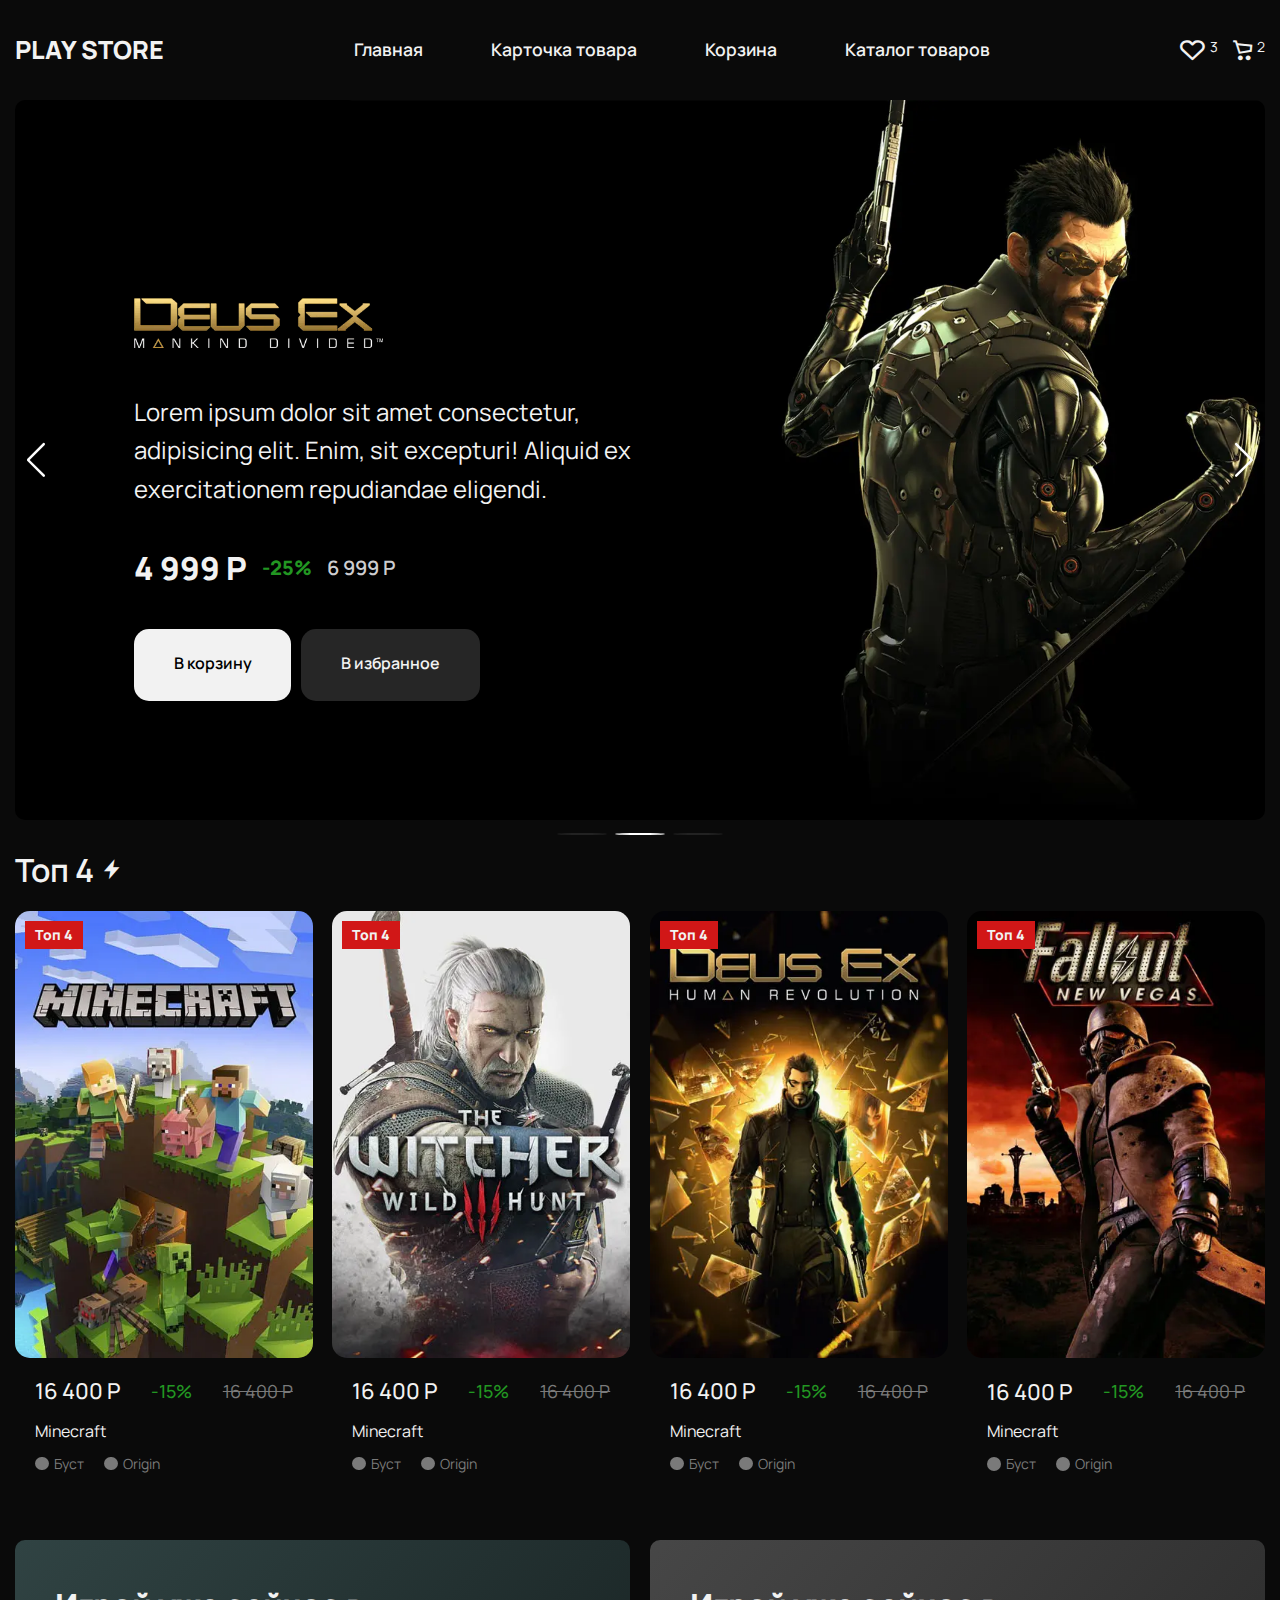
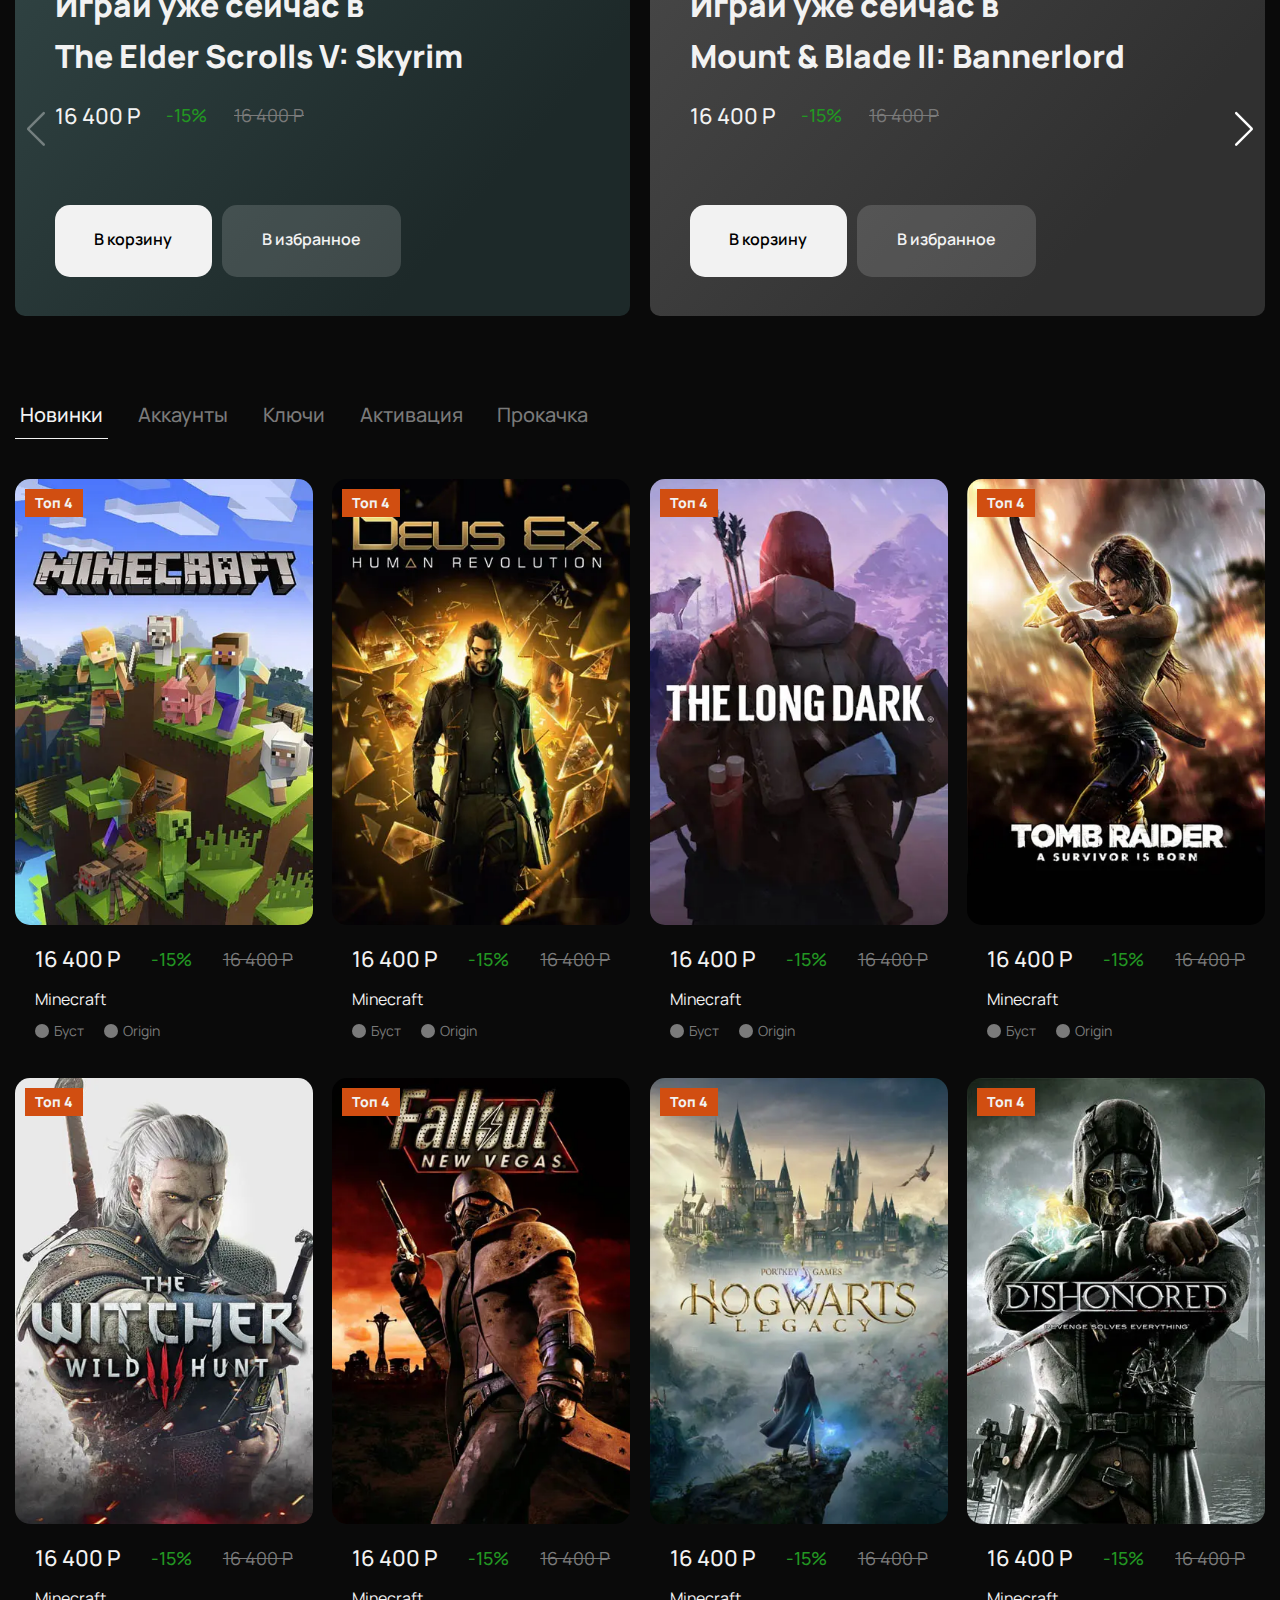
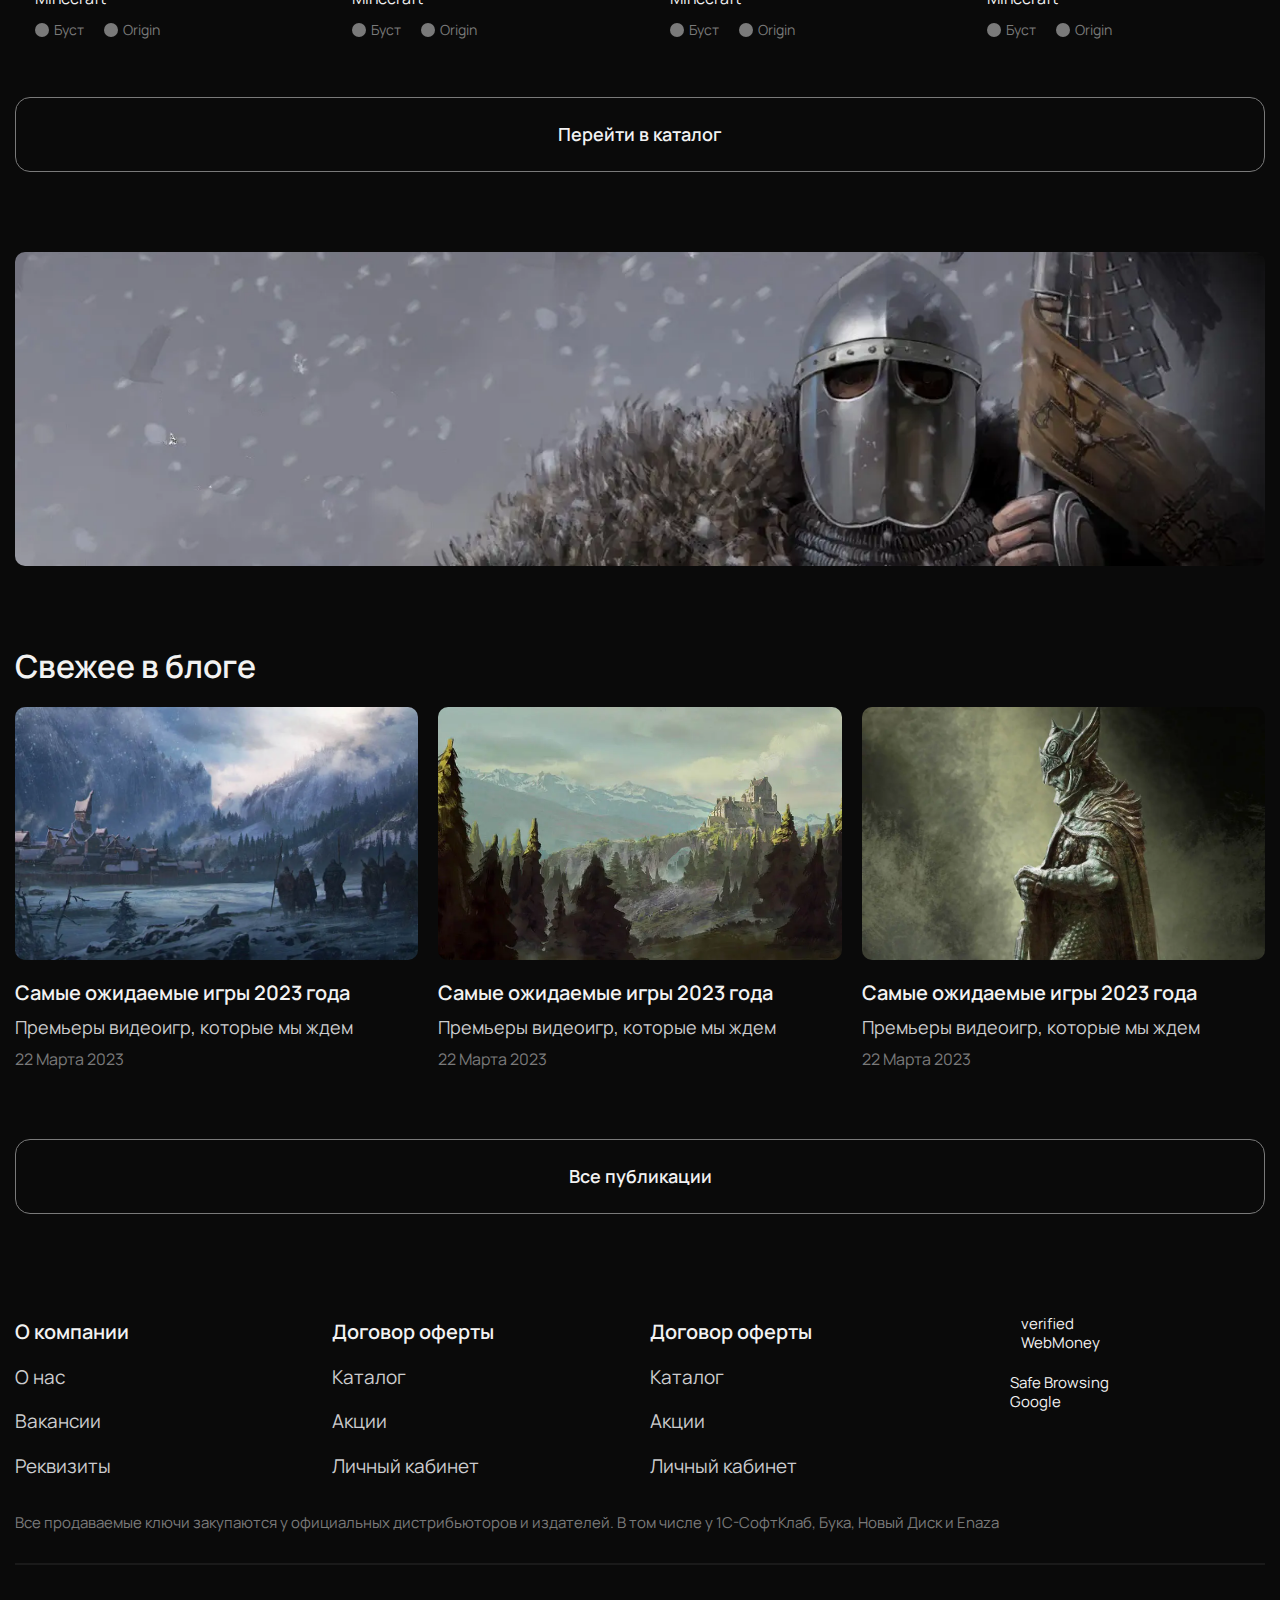
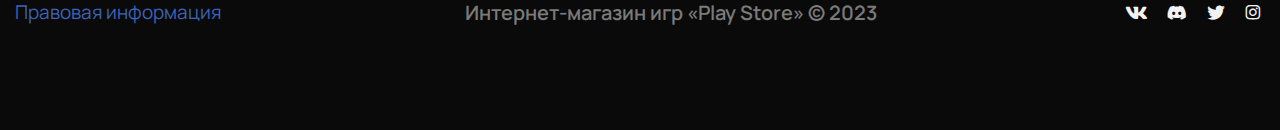
==== commit d7c4ac63: "play-store" ====
--- a/home.html
+++ b/home.html
@@ -6,7 +6,7 @@
 	<meta charset="UTF-8">
 	<meta name="format-detection" content="telephone=no">
 	<!-- <style>body{opacity: 0;}</style> -->
-	<link rel="stylesheet" href="css/style.min.css?_v=20231125023028">
+	<link rel="stylesheet" href="css/style.min.css?_v=20231126200401">
 	<link rel="shortcut icon" href="favicon.ico">
 	<!-- <meta name="robots" content="noindex, nofollow"> -->
 	<meta name="viewport" content="width=device-width, initial-scale=1.0">
@@ -165,10 +165,10 @@
 				<div class="mainpage-gallery__wide">
 					<div class="mainpage-gallery__container">
 
-						<h1 class="mainpage-gallery__title">
-							<p class="mainpage-gallery__txt mainpage-title">Топ 4</p>
+						<h2 class="mainpage-gallery__title">
+							<span class="mainpage-gallery__txt mainpage-title">Топ 4</span>
 							<span class="mainpage-gallery__img _icon-zipper"></span>
-						</h1>
+						</h2>
 
 						<div class="mainpage-gallery__body mainpage-products">
 
@@ -1074,7 +1074,7 @@
 				<div class="mainpage-blog__wide">
 					<div class="mainpage-blog__container">
 
-						<h1 class="mainpage-blog__title mainpage-title">Свежее в блоге</h1>
+						<h2 class="mainpage-blog__title mainpage-title">Свежее в блоге</h2>
 
 						<div class="mainpage-blog__body">
 
@@ -1201,7 +1201,8 @@
 
 					</div>
 
-					<div class="footer__note">Все продаваемые ключи закупаются у официальных дистрибьюторови издателей. В том числе
+					<div class="footer__note">Все продаваемые ключи закупаются у официальных дистрибьюторов и издателей. В том
+						числе
 						у 1С-СофтКлаб, Бука, Новый Диск и Enaza</div>
 
 					<div class="footer__line mainpage-line"></div>
@@ -1224,7 +1225,7 @@
 		</footer>
 	</div>
 
-	<script src="js/app.min.js?_v=20231125023028"></script>
+	<script src="js/app.min.js?_v=20231126200401"></script>
 </body>
 
 </html>